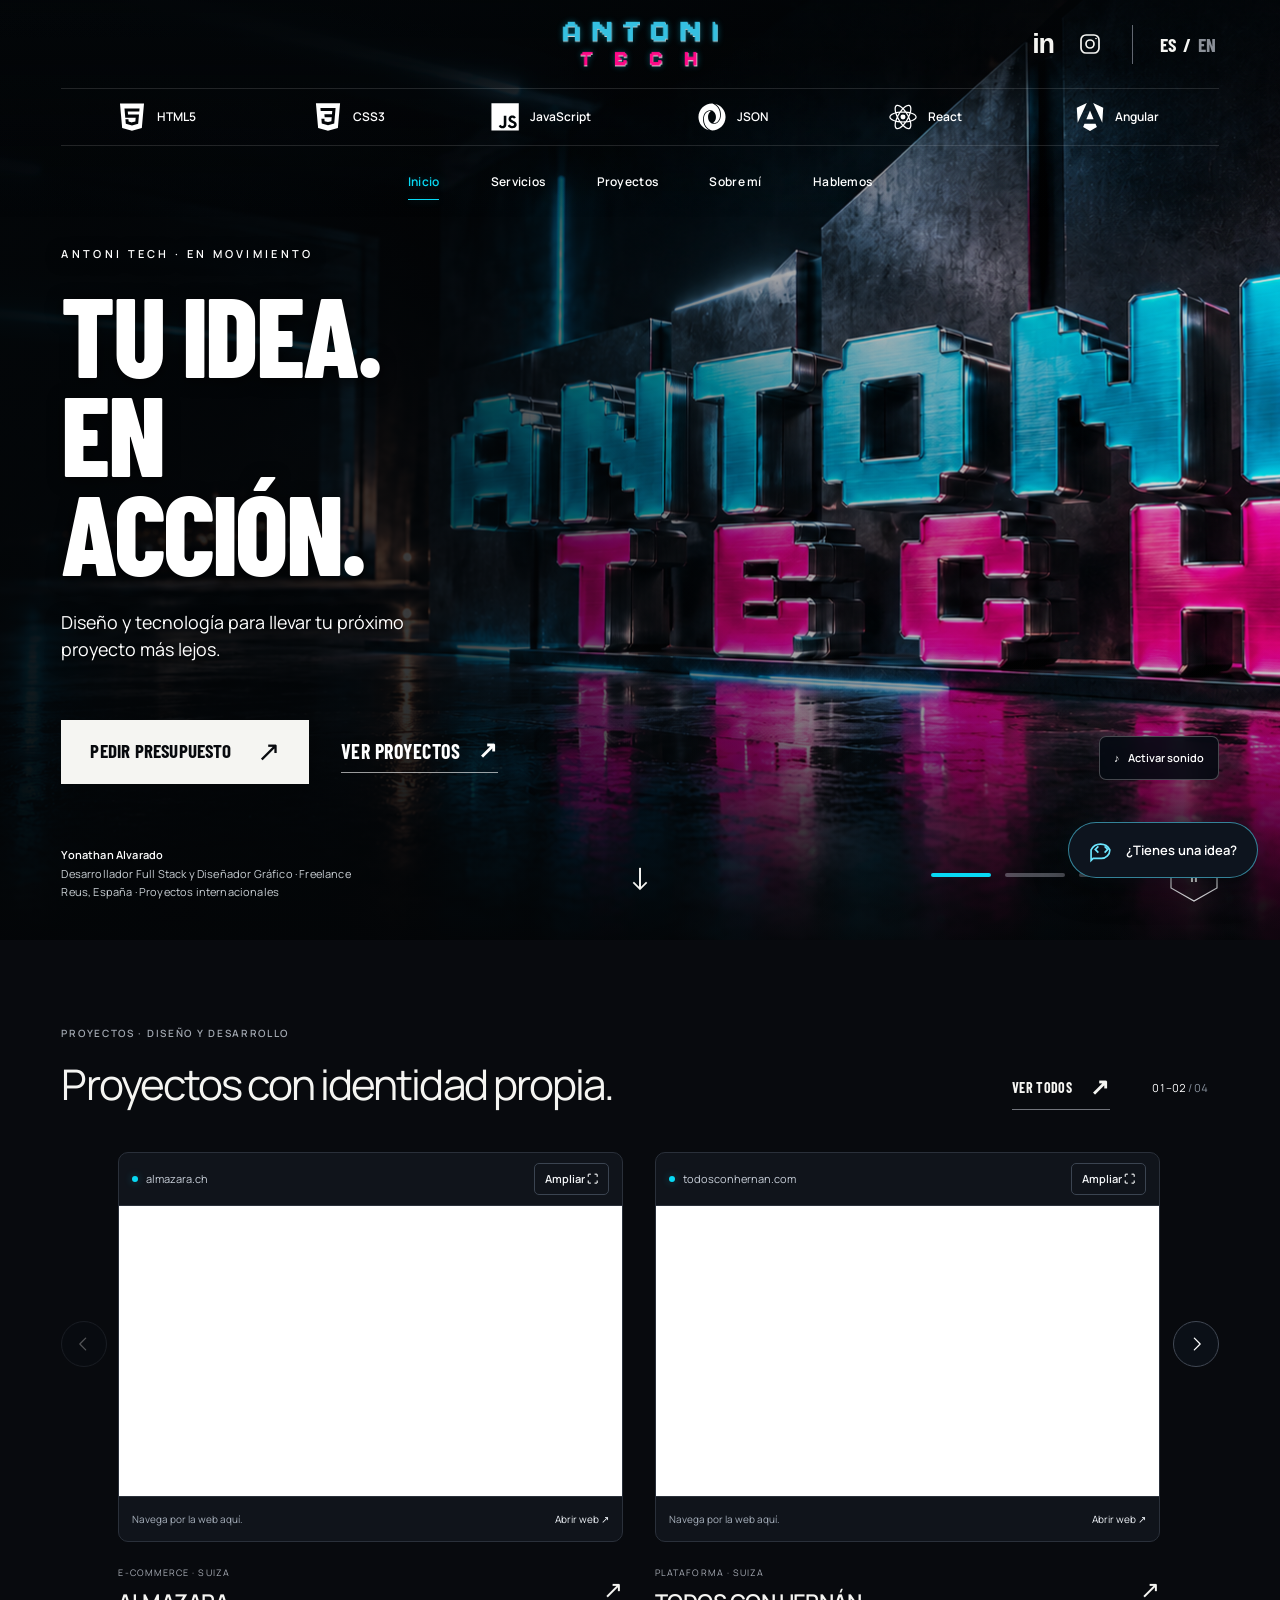
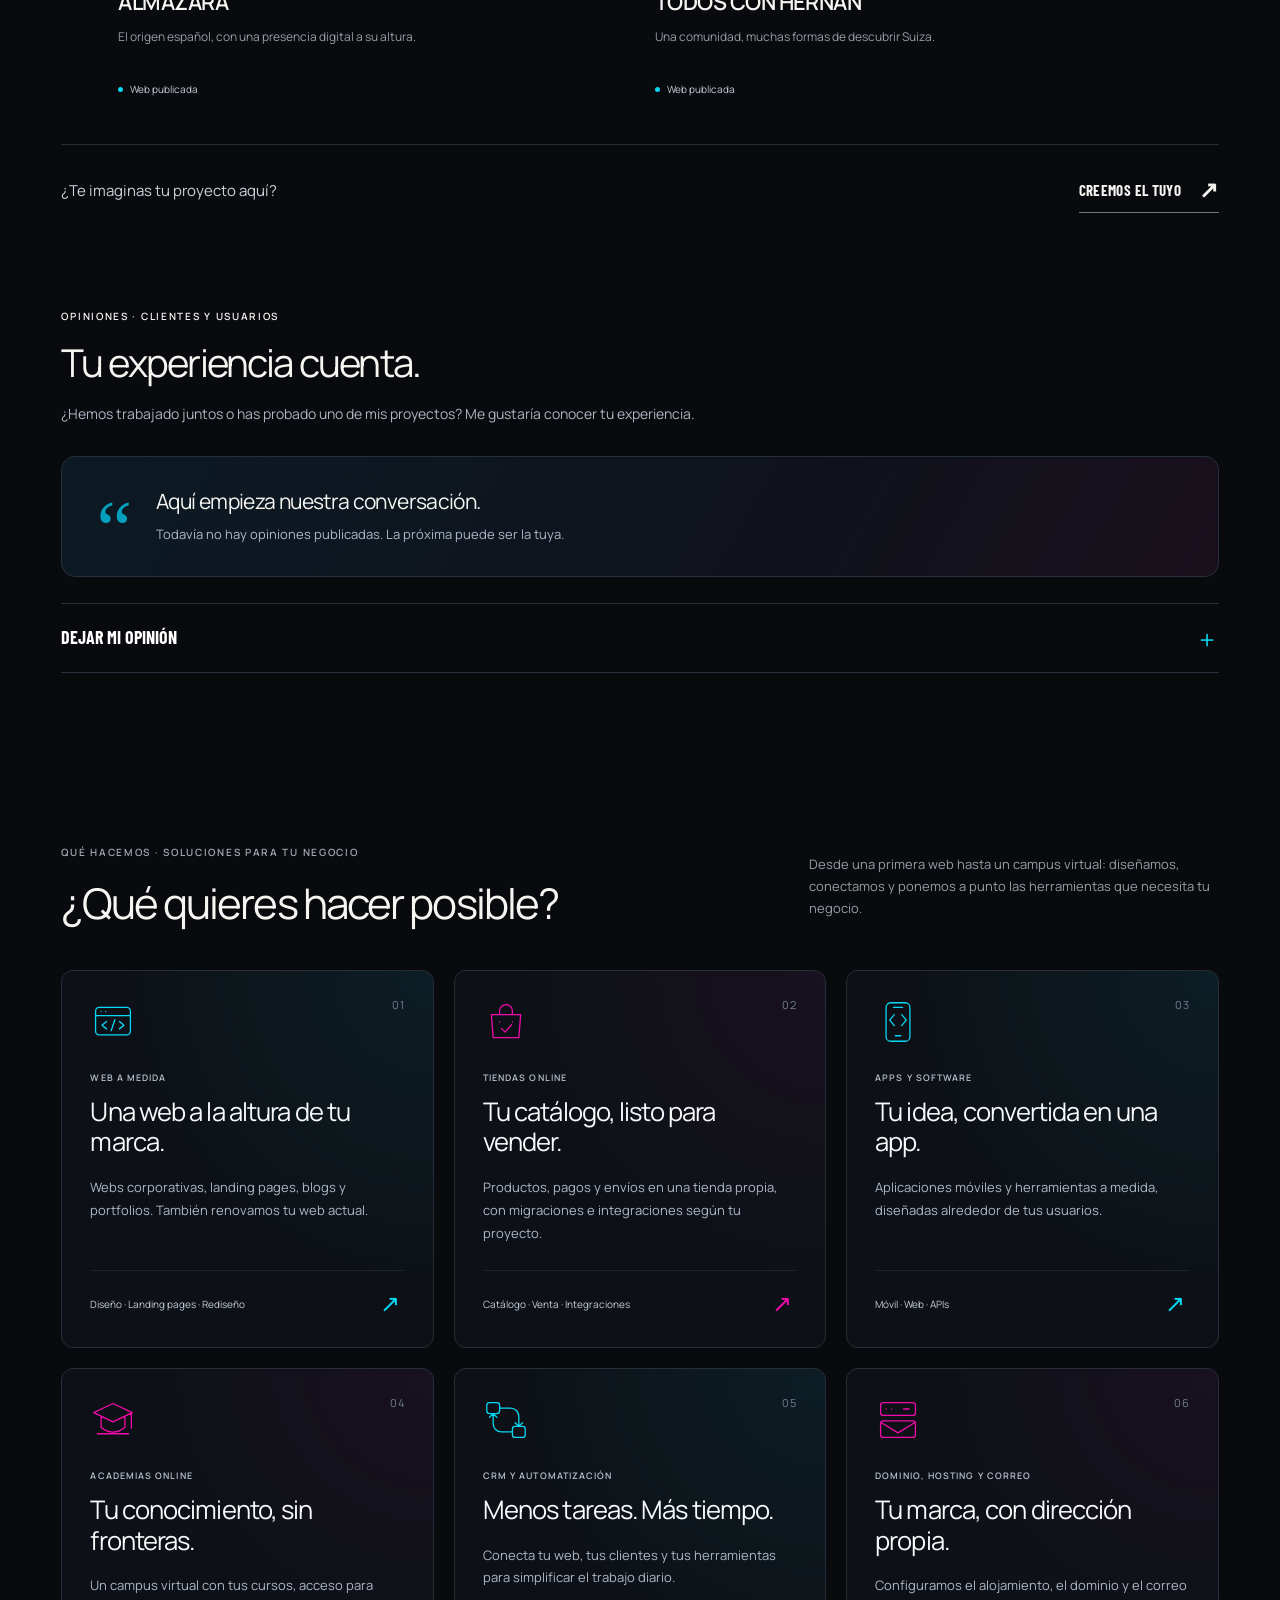
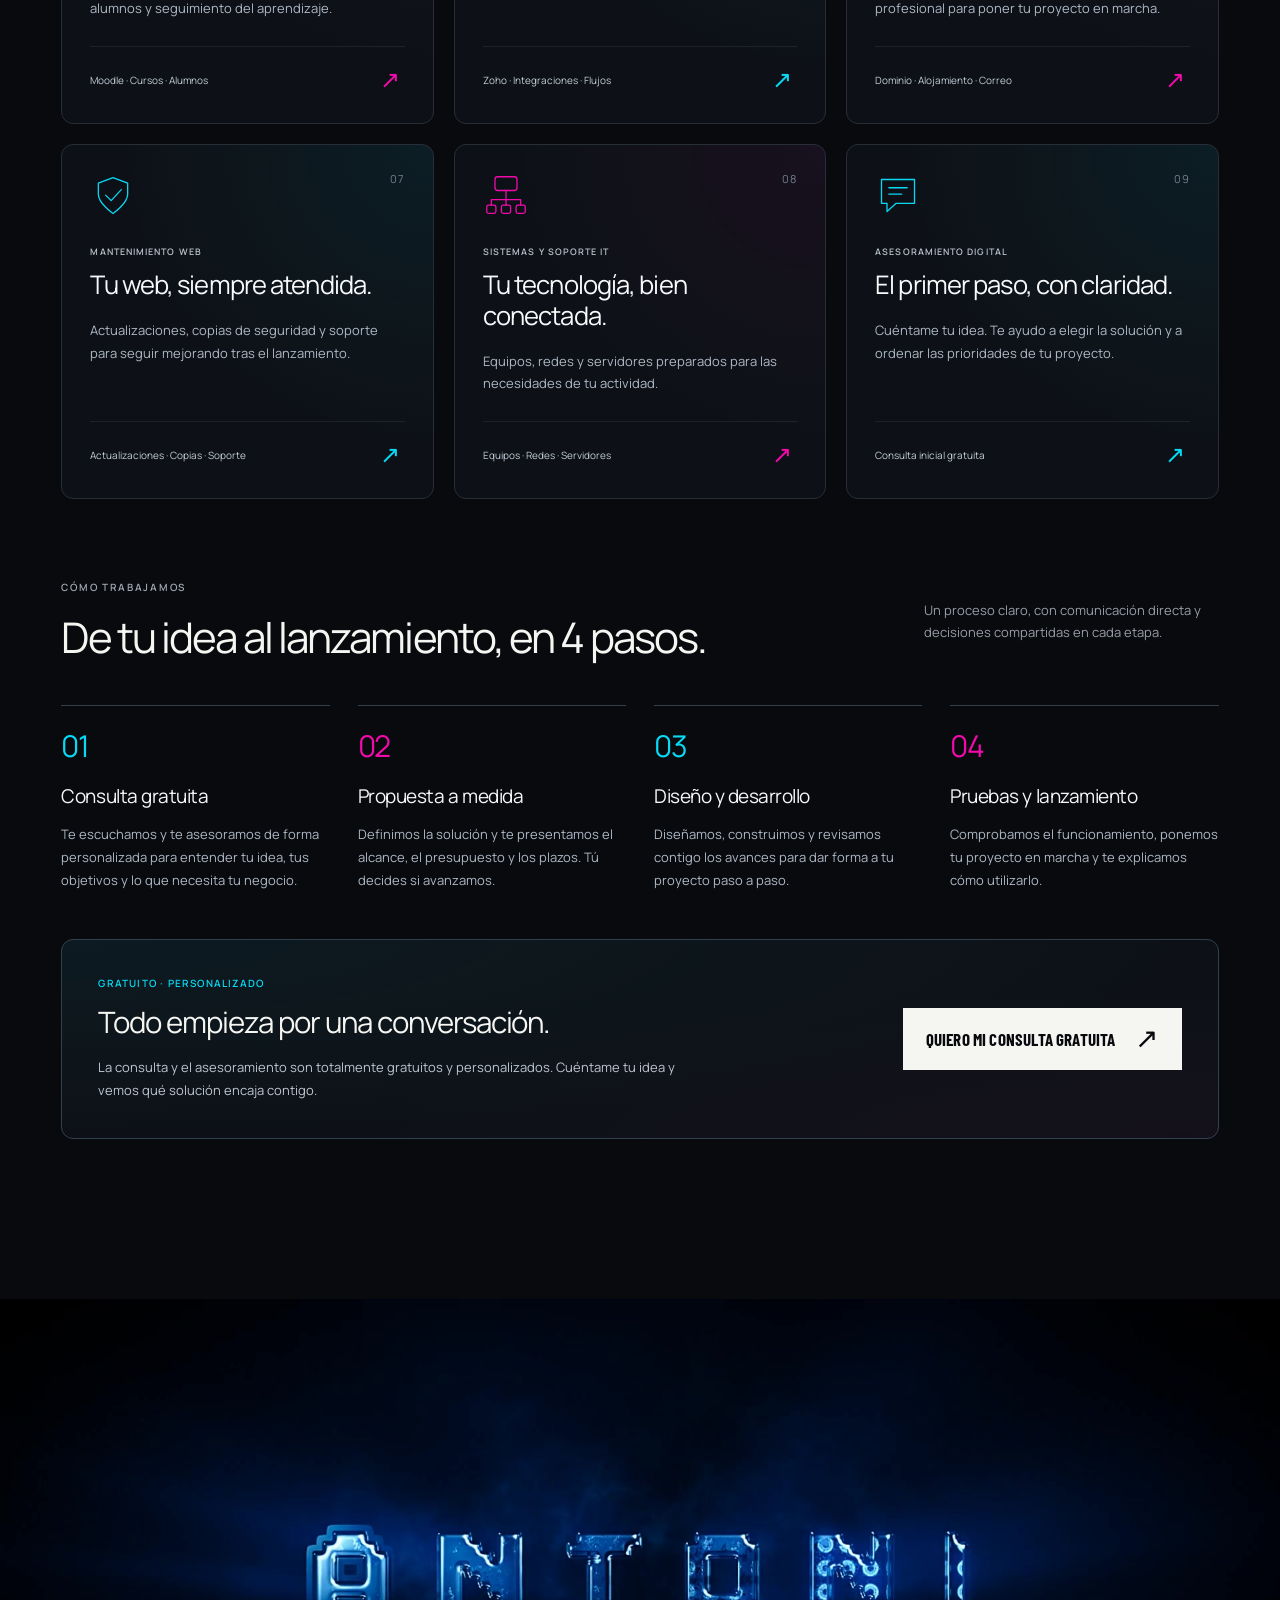
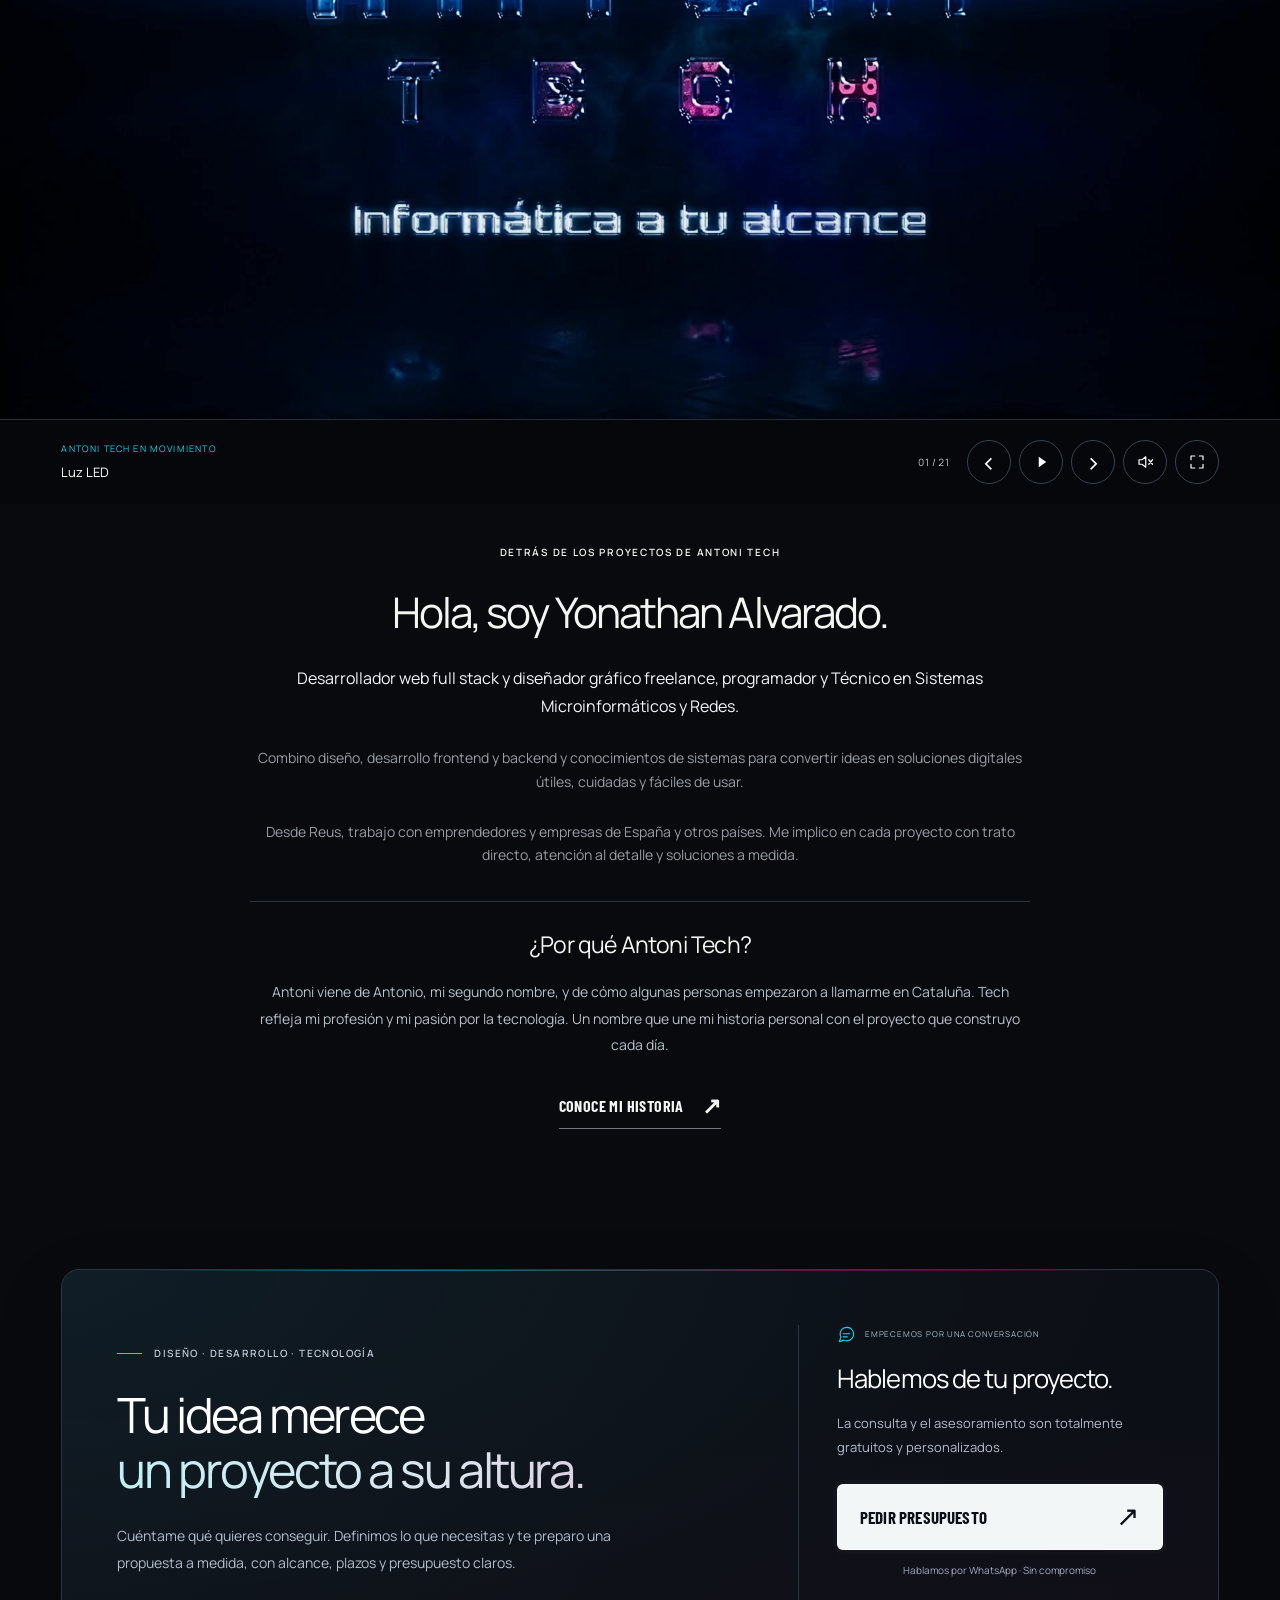
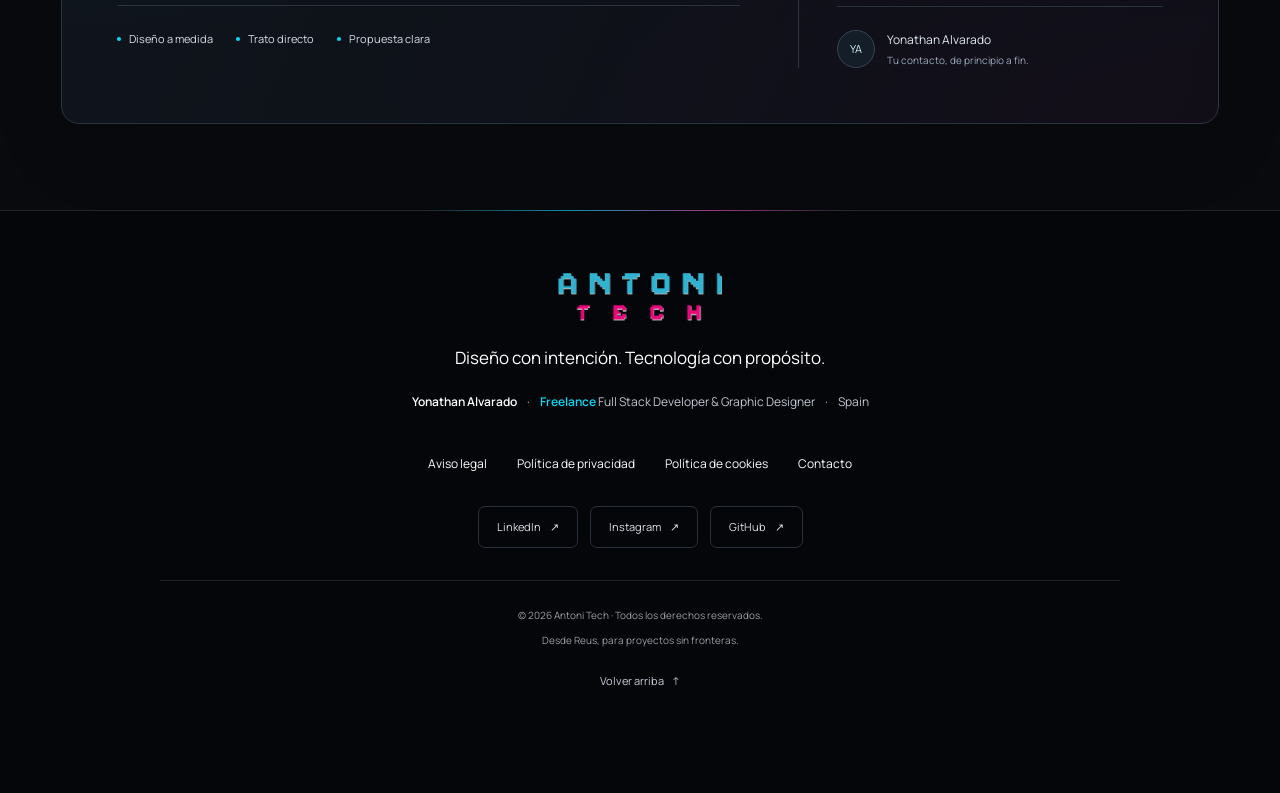
==== index.html @ f845e545 "Actual Comentarios" ====
<!doctype html>
<html lang="es"><head><meta charset="utf-8"><meta name="viewport" content="width=device-width, initial-scale=1, viewport-fit=cover">
<title data-es="Diseño. Código. Impacto. · Antoni Tech" data-en="Design. Code. Impact. · Antoni Tech">Diseño. Código. Impacto. · Antoni Tech</title>
<meta name="description" content="Desarrollo web, aplicaciones móviles y software a medida desde Reus para empresas y emprendedores en España y a nivel internacional." data-es="Desarrollo web, aplicaciones móviles y software a medida desde Reus para empresas y emprendedores en España y a nivel internacional." data-en="Web development, mobile applications and custom software from Reus for businesses and entrepreneurs in Spain and internationally." data-i18n-attr="content"><meta name="theme-color" content="#080a0e"><link rel="canonical" href="https://antonitech.es/">
<meta property="og:title" content="Diseño. Código. Impacto. · Antoni Tech"><meta property="og:description" content="Desarrollo web, aplicaciones móviles y software a medida desde Reus para empresas y emprendedores en España y a nivel internacional."><meta property="og:type" content="website"><meta property="og:url" content="https://antonitech.es/"><meta property="og:image" content="https://antonitech.es/assets/hero-metallic.png"><meta property="og:locale" content="es_ES"><meta name="twitter:card" content="summary_large_image"><link rel="icon" href="./assets/antoni-tech-logo.png" type="image/png"><link rel="preload" href="./assets/barlow-condensed-800.ttf" as="font" type="font/ttf" crossorigin><link rel="stylesheet" href="./assets/site.css?v=9b2bd3237c"><link rel="stylesheet" href="./assets/minimal.css?v=0efb3f55ea"><link rel="stylesheet" href="./assets/showcase.css?v=391486834e"><link rel="stylesheet" href="./assets/navigation.css?v=d622c39300"><link rel="stylesheet" href="./assets/hero-media.css?v=303b6b00ee"><link rel="stylesheet" href="./assets/assistant.css?v=bf14a8760d"><link rel="stylesheet" href="./assets/responsive.css?v=92596ed4ba"><link rel="stylesheet" href="./assets/reviews.css?v=718ccfb162"><script type="module" src="./assets/reviews.mjs?v=95cc638f00"></script><script type="module" src="./assets/assistant.mjs?v=11e9ee3838"></script><script src="./assets/site.js?v=1d52ed1218" defer></script><script src="./assets/navigation.js?v=28f176536f" defer></script></head>
<body id="top" class="home-page"><a class="skip-link" href="#contenido"><span data-es="Saltar al contenido" data-en="Skip to content">Saltar al contenido</span></a>
    <div class="header-spacer" aria-hidden="true"></div><header class="site-header" data-adaptive-header><div class="header-top">
    <a class="brand" href="./index.html" aria-label="Antoni Tech · Inicio"><span class="logo-crop"><img src="./assets/antoni-tech-logo.png" alt="Antoni Tech" width="1500" height="1548"></span></a>
    <div class="header-right"><div class="header-socials"><a href="https://www.linkedin.com/in/yonathan-alvarado-919637101/" target="_blank" rel="noopener noreferrer" aria-label="LinkedIn" class="social-icon linkedin">in</a>
    <a href="https://www.instagram.com/techantoni/" target="_blank" rel="noopener noreferrer" aria-label="Instagram" class="social-icon"><svg viewBox="0 0 24 24" fill="none" stroke="currentColor" stroke-width="1.7" aria-hidden="true"><rect x="3" y="3" width="18" height="18" rx="5"/><circle cx="12" cy="12" r="4"/><circle cx="18" cy="6.5" r=".8" fill="currentColor" stroke="none"/></svg></a></div><div class="language-switch" role="group" aria-label="Language"><button type="button" data-lang="es" aria-pressed="true">ES</button><span aria-hidden="true">/</span><button type="button" data-lang="en" aria-pressed="false">EN</button></div></div></div><div class="technology-band" role="region" aria-label="Tecnologías y herramientas" data-es="Tecnologías y herramientas" data-en="Technologies and tools" data-i18n-attr="aria-label">
    <div class="technology-window"><div class="technology-track"><ul class="technology-group"><li class="technology-logo"><img src="./assets/technologies/html5.svg" alt="" width="28" height="28" decoding="async"><span>HTML5</span></li><li class="technology-logo"><img src="./assets/technologies/css3.svg" alt="" width="28" height="28" decoding="async"><span>CSS3</span></li><li class="technology-logo"><img src="./assets/technologies/javascript.svg" alt="" width="28" height="28" decoding="async"><span>JavaScript</span></li><li class="technology-logo"><img src="./assets/technologies/json.svg" alt="" width="28" height="28" decoding="async"><span>JSON</span></li><li class="technology-logo"><img src="./assets/technologies/react.svg" alt="" width="28" height="28" decoding="async"><span>React</span></li><li class="technology-logo"><img src="./assets/technologies/angular.svg" alt="" width="28" height="28" decoding="async"><span>Angular</span></li><li class="technology-logo"><img src="./assets/technologies/python.svg" alt="" width="28" height="28" decoding="async"><span>Python</span></li><li class="technology-logo"><img src="./assets/technologies/java.svg" alt="" width="28" height="28" decoding="async"><span>Java</span></li><li class="technology-logo"><img src="./assets/technologies/windows11.svg" alt="" width="28" height="28" decoding="async"><span>Windows</span></li><li class="technology-logo"><img src="./assets/technologies/linux.svg" alt="" width="28" height="28" decoding="async"><span>Linux</span></li><li class="technology-logo"><img src="./assets/technologies/apple.svg" alt="" width="28" height="28" decoding="async"><span>macOS</span></li><li class="technology-logo"><img src="./assets/technologies/wordpress.svg" alt="" width="28" height="28" decoding="async"><span>WordPress</span></li><li class="technology-logo"><img src="./assets/technologies/woocommerce.svg" alt="" width="28" height="28" decoding="async"><span>WooCommerce</span></li><li class="technology-logo"><img src="./assets/technologies/prestashop.svg" alt="" width="28" height="28" decoding="async"><span>PrestaShop</span></li><li class="technology-logo"><img src="./assets/technologies/git.svg" alt="" width="28" height="28" decoding="async"><span>Git</span></li><li class="technology-logo"><img src="./assets/technologies/github.svg" alt="" width="28" height="28" decoding="async"><span>GitHub</span></li><li class="technology-logo"><img src="./assets/technologies/docker.svg" alt="" width="28" height="28" decoding="async"><span>Docker</span></li><li class="technology-logo"><img src="./assets/technologies/kubernetes.svg" alt="" width="28" height="28" decoding="async"><span>Kubernetes</span></li><li class="technology-logo"><img src="./assets/technologies/amazonwebservices.svg" alt="" width="28" height="28" decoding="async"><span>AWS</span></li><li class="technology-logo"><img src="./assets/technologies/azure.svg" alt="" width="28" height="28" decoding="async"><span>Azure</span></li><li class="technology-logo"><img src="./assets/technologies/zoho.svg" alt="" width="28" height="28" decoding="async"><span>Zoho CRM</span></li><li class="technology-logo"><img src="./assets/technologies/figma.svg" alt="" width="28" height="28" decoding="async"><span>Figma</span></li><li class="technology-logo"><img src="./assets/technologies/illustrator.svg" alt="" width="28" height="28" decoding="async"><span>Illustrator</span></li><li class="technology-logo"><img src="./assets/technologies/photoshop.svg" alt="" width="28" height="28" decoding="async"><span>Photoshop</span></li><li class="technology-logo"><img src="./assets/technologies/threedsmax.svg" alt="" width="28" height="28" decoding="async"><span>Autodesk 3ds Max</span></li><li class="technology-logo"><img src="./assets/technologies/autocad.svg" alt="" width="28" height="28" decoding="async"><span>AutoCAD</span></li><li class="technology-logo"><img src="./assets/technologies/coreldraw.svg" alt="" width="28" height="28" decoding="async"><span>CorelDRAW</span></li><li class="technology-logo"><img src="./assets/technologies/php.svg" alt="" width="28" height="28" decoding="async"><span>PHP</span></li><li class="technology-logo"><img src="./assets/technologies/mysql.svg" alt="" width="28" height="28" decoding="async"><span>MySQL</span></li><li class="technology-logo"><img src="./assets/technologies/phpmyadmin.svg" alt="" width="28" height="28" decoding="async"><span>phpMyAdmin</span></li><li class="technology-logo"><img src="./assets/technologies/postgresql.svg" alt="" width="28" height="28" decoding="async"><span>PostgreSQL</span></li><li class="technology-logo"><img src="./assets/technologies/typescript.svg" alt="" width="28" height="28" decoding="async"><span>TypeScript</span></li><li class="technology-logo"><img src="./assets/technologies/nextjs.svg" alt="" width="28" height="28" decoding="async"><span>Next.js</span></li><li class="technology-logo"><img src="./assets/technologies/supabase.svg" alt="" width="28" height="28" decoding="async"><span>Supabase</span></li><li class="technology-logo"><img src="./assets/technologies/n8n.svg" alt="" width="28" height="28" decoding="async"><span>n8n</span></li><li class="technology-logo"><img src="./assets/technologies/vscode.svg" alt="" width="28" height="28" decoding="async"><span>VS Code</span></li><li class="technology-logo"><img src="./assets/technologies/apache.svg" alt="" width="28" height="28" decoding="async"><span>Apache</span></li><li class="technology-logo"><img src="./assets/technologies/nginx.svg" alt="" width="28" height="28" decoding="async"><span>Nginx</span></li><li class="technology-logo"><img src="./assets/technologies/xml.svg" alt="" width="28" height="28" decoding="async"><span>XML</span></li></ul><ul class="technology-group" aria-hidden="true" inert><li class="technology-logo"><img src="./assets/technologies/html5.svg" alt="" width="28" height="28" decoding="async"><span>HTML5</span></li><li class="technology-logo"><img src="./assets/technologies/css3.svg" alt="" width="28" height="28" decoding="async"><span>CSS3</span></li><li class="technology-logo"><img src="./assets/technologies/javascript.svg" alt="" width="28" height="28" decoding="async"><span>JavaScript</span></li><li class="technology-logo"><img src="./assets/technologies/json.svg" alt="" width="28" height="28" decoding="async"><span>JSON</span></li><li class="technology-logo"><img src="./assets/technologies/react.svg" alt="" width="28" height="28" decoding="async"><span>React</span></li><li class="technology-logo"><img src="./assets/technologies/angular.svg" alt="" width="28" height="28" decoding="async"><span>Angular</span></li><li class="technology-logo"><img src="./assets/technologies/python.svg" alt="" width="28" height="28" decoding="async"><span>Python</span></li><li class="technology-logo"><img src="./assets/technologies/java.svg" alt="" width="28" height="28" decoding="async"><span>Java</span></li><li class="technology-logo"><img src="./assets/technologies/windows11.svg" alt="" width="28" height="28" decoding="async"><span>Windows</span></li><li class="technology-logo"><img src="./assets/technologies/linux.svg" alt="" width="28" height="28" decoding="async"><span>Linux</span></li><li class="technology-logo"><img src="./assets/technologies/apple.svg" alt="" width="28" height="28" decoding="async"><span>macOS</span></li><li class="technology-logo"><img src="./assets/technologies/wordpress.svg" alt="" width="28" height="28" decoding="async"><span>WordPress</span></li><li class="technology-logo"><img src="./assets/technologies/woocommerce.svg" alt="" width="28" height="28" decoding="async"><span>WooCommerce</span></li><li class="technology-logo"><img src="./assets/technologies/prestashop.svg" alt="" width="28" height="28" decoding="async"><span>PrestaShop</span></li><li class="technology-logo"><img src="./assets/technologies/git.svg" alt="" width="28" height="28" decoding="async"><span>Git</span></li><li class="technology-logo"><img src="./assets/technologies/github.svg" alt="" width="28" height="28" decoding="async"><span>GitHub</span></li><li class="technology-logo"><img src="./assets/technologies/docker.svg" alt="" width="28" height="28" decoding="async"><span>Docker</span></li><li class="technology-logo"><img src="./assets/technologies/kubernetes.svg" alt="" width="28" height="28" decoding="async"><span>Kubernetes</span></li><li class="technology-logo"><img src="./assets/technologies/amazonwebservices.svg" alt="" width="28" height="28" decoding="async"><span>AWS</span></li><li class="technology-logo"><img src="./assets/technologies/azure.svg" alt="" width="28" height="28" decoding="async"><span>Azure</span></li><li class="technology-logo"><img src="./assets/technologies/zoho.svg" alt="" width="28" height="28" decoding="async"><span>Zoho CRM</span></li><li class="technology-logo"><img src="./assets/technologies/figma.svg" alt="" width="28" height="28" decoding="async"><span>Figma</span></li><li class="technology-logo"><img src="./assets/technologies/illustrator.svg" alt="" width="28" height="28" decoding="async"><span>Illustrator</span></li><li class="technology-logo"><img src="./assets/technologies/photoshop.svg" alt="" width="28" height="28" decoding="async"><span>Photoshop</span></li><li class="technology-logo"><img src="./assets/technologies/threedsmax.svg" alt="" width="28" height="28" decoding="async"><span>Autodesk 3ds Max</span></li><li class="technology-logo"><img src="./assets/technologies/autocad.svg" alt="" width="28" height="28" decoding="async"><span>AutoCAD</span></li><li class="technology-logo"><img src="./assets/technologies/coreldraw.svg" alt="" width="28" height="28" decoding="async"><span>CorelDRAW</span></li><li class="technology-logo"><img src="./assets/technologies/php.svg" alt="" width="28" height="28" decoding="async"><span>PHP</span></li><li class="technology-logo"><img src="./assets/technologies/mysql.svg" alt="" width="28" height="28" decoding="async"><span>MySQL</span></li><li class="technology-logo"><img src="./assets/technologies/phpmyadmin.svg" alt="" width="28" height="28" decoding="async"><span>phpMyAdmin</span></li><li class="technology-logo"><img src="./assets/technologies/postgresql.svg" alt="" width="28" height="28" decoding="async"><span>PostgreSQL</span></li><li class="technology-logo"><img src="./assets/technologies/typescript.svg" alt="" width="28" height="28" decoding="async"><span>TypeScript</span></li><li class="technology-logo"><img src="./assets/technologies/nextjs.svg" alt="" width="28" height="28" decoding="async"><span>Next.js</span></li><li class="technology-logo"><img src="./assets/technologies/supabase.svg" alt="" width="28" height="28" decoding="async"><span>Supabase</span></li><li class="technology-logo"><img src="./assets/technologies/n8n.svg" alt="" width="28" height="28" decoding="async"><span>n8n</span></li><li class="technology-logo"><img src="./assets/technologies/vscode.svg" alt="" width="28" height="28" decoding="async"><span>VS Code</span></li><li class="technology-logo"><img src="./assets/technologies/apache.svg" alt="" width="28" height="28" decoding="async"><span>Apache</span></li><li class="technology-logo"><img src="./assets/technologies/nginx.svg" alt="" width="28" height="28" decoding="async"><span>Nginx</span></li><li class="technology-logo"><img src="./assets/technologies/xml.svg" alt="" width="28" height="28" decoding="async"><span>XML</span></li></ul></div></div></div><div class="navigation-bar">
      <a class="brand compact-brand" href="./index.html" aria-label="Antoni Tech · Inicio / Home"><span class="logo-crop"><img src="./assets/antoni-tech-logo.png" alt="Antoni Tech" width="1500" height="1548"></span></a>
      <nav class="primary-nav" id="primary-navigation" aria-label="Principal / Main navigation"><a href="./index.html" aria-current="page"><span data-es="Inicio" data-en="Home">Inicio</span></a><a href="./servicios/index.html"><span data-es="Servicios" data-en="Services">Servicios</span></a><a href="./proyectos/index.html" class="nav-projects"><span data-es="Proyectos" data-en="Work">Proyectos</span></a><a href="./sobre-mi/index.html"><span data-es="Sobre mí" data-en="About">Sobre mí</span></a><a href="./contacto/index.html"><span data-es="Hablemos" data-en="Let’s talk">Hablemos</span></a></nav>
      <div class="compact-actions"><a class="header-whatsapp" href="https://wa.me/34635977484?text=Hola%2C%20Yonathan.%20Me%20gustar%C3%ADa%20pedir%20presupuesto%20para%20mi%20proyecto." data-whatsapp data-url-es="https://wa.me/34635977484?text=Hola%2C%20Yonathan.%20Me%20gustar%C3%ADa%20pedir%20presupuesto%20para%20mi%20proyecto." data-url-en="https://wa.me/34635977484?text=Hi%20Yonathan%2C%20I%20would%20like%20to%20request%20a%20quote%20for%20my%20project." target="_blank" rel="noopener noreferrer" aria-label="Hablemos por WhatsApp" data-es="Hablemos por WhatsApp" data-en="Let’s talk on WhatsApp" data-i18n-attr="aria-label"><svg viewBox="0 0 24 24" fill="none" stroke="currentColor" stroke-width="1.6" aria-hidden="true"><path d="M20.5 11.5a8.5 8.5 0 0 1-12.3 7.6L3 21l1.9-5.2A8.5 8.5 0 1 1 20.5 11.5Z"/><path d="M8 8c0 4 4 8 8 8l1-2-3-1-1 1-3-3 1-1-1-3-2 1Z"/></svg><span class="header-whatsapp-desktop"><span data-es="Hablemos" data-en="Let’s talk">Hablemos</span></span><span class="header-whatsapp-mobile">WhatsApp</span></a><button class="nav-toggle" type="button" aria-controls="primary-navigation" aria-expanded="false"><span data-es="Menú" data-en="Menu">Menú</span><span class="nav-toggle-icon" aria-hidden="true"></span></button></div>
    </div></header><main id="contenido"><section class="hero" aria-labelledby="hero-title"><img class="hero-art" src="./assets/hero-metallic.png" width="1672" height="941" fetchpriority="high" alt="Logo metálico de Antoni Tech en cian y magenta, con reflejos sobre el suelo"><img class="hero-logo-light" src="./assets/hero-metallic.png" alt="" aria-hidden="true" width="1672" height="941"><img class="hero-services-art" src="./assets/hero-services.png?v=5dd91156c1" width="1672" height="941" alt="Diseño de software con una interfaz web, una aplicación móvil y módulos conectados" data-es="Diseño de software con una interfaz web, una aplicación móvil y módulos conectados" data-en="Software design with a web interface, a mobile app and connected modules" data-i18n-attr="alt" loading="eager" decoding="async" aria-hidden="true"><div class="hero-film-layer" aria-hidden="true" inert><video class="hero-film" playsinline muted preload="none" poster="./assets/hero-metallic.png" controls aria-label="Vídeo de presentación de Antoni Tech"><source src="./assets/hero-cyber-film.mp4?v=5777adbd46" type="video/mp4"><span data-es="Tu navegador no admite vídeo." data-en="Your browser does not support video.">Tu navegador no admite vídeo.</span></video><button class="hero-film-start" type="button" hidden><span data-es="Reproducir vídeo" data-en="Play video">Reproducir vídeo</span> ▷</button><button class="hero-sound" type="button" aria-pressed="false" aria-label="Activar sonido"><span aria-hidden="true">♪</span><span data-hero-sound-label><span data-es="Activar sonido" data-en="Enable sound">Activar sonido</span></span></button></div><div class="hero-shade"></div>
    <div class="hero-content wrap"><div id="hero-copy"><p class="eyebrow" data-hero-eyebrow data-es="DESARROLLO WEB · DISEÑO · TECNOLOGÍA" data-en="WEB DEVELOPMENT · DESIGN · TECHNOLOGY">DESARROLLO WEB · DISEÑO · TECNOLOGÍA</p><h1 id="hero-title"><span data-hero-line data-es="DISEÑO." data-en="DESIGN.">DISEÑO.</span><br><span data-hero-line data-es="CÓDIGO." data-en="CODE.">CÓDIGO.</span><br><span data-hero-line data-es="IMPACTO." data-en="IMPACT.">IMPACTO.</span></h1><p class="hero-description" data-hero-description data-es="Webs, apps móviles y software a medida para dar forma a tu próximo proyecto." data-en="Websites, mobile apps and custom software to bring your next project to life.">Webs, apps móviles y software a medida para dar forma a tu próximo proyecto.</p></div>
    <div class="hero-actions"><a class="button button-solid" href="https://wa.me/34635977484?text=Hola%2C%20Yonathan.%20Me%20gustar%C3%ADa%20pedir%20presupuesto%20para%20mi%20proyecto." target="_blank" rel="noopener noreferrer" data-whatsapp data-url-es="https://wa.me/34635977484?text=Hola%2C%20Yonathan.%20Me%20gustar%C3%ADa%20pedir%20presupuesto%20para%20mi%20proyecto." data-url-en="https://wa.me/34635977484?text=Hi%20Yonathan%2C%20I%20would%20like%20to%20request%20a%20quote%20for%20my%20project."><span data-es="PEDIR PRESUPUESTO" data-en="REQUEST A QUOTE">PEDIR PRESUPUESTO</span><span aria-hidden="true">↗</span></a><a class="text-link" href="./proyectos/index.html"><span data-es="VER PROYECTOS" data-en="VIEW WORK">VER PROYECTOS</span><span aria-hidden="true">↗</span></a></div></div>
    <div class="hero-bottom wrap"><div class="hero-signature"><p>Yonathan Alvarado</p><p data-es="Desarrollador Full Stack y Diseñador Gráfico · Freelance" data-en="Full Stack Developer &amp; Graphic Designer · Freelance">Desarrollador Full Stack y Diseñador Gráfico · Freelance</p><p data-es="Reus, España · Proyectos internacionales" data-en="Reus, Spain · International projects">Reus, España · Proyectos internacionales</p></div><a href="#seleccion" class="scroll-cue" aria-label="Ver proyectos seleccionados / Selected work">↓</a><div class="hero-controls"><div class="slide-selectors" role="group" aria-label="Presentación / Slideshow"><button class="slide-selector" type="button" data-slide="0" aria-pressed="true" aria-label="1. Vídeo de Antoni Tech" data-es="1. Vídeo de Antoni Tech" data-en="1. Antoni Tech film" data-i18n-attr="aria-label" aria-controls="hero-copy"><span aria-hidden="true"></span></button><button class="slide-selector" type="button" data-slide="1" aria-pressed="false" aria-label="2. Diseño, código e impacto" data-es="2. Diseño, código e impacto" data-en="2. Design, code and impact" data-i18n-attr="aria-label" aria-controls="hero-copy"><span aria-hidden="true"></span></button><button class="slide-selector" type="button" data-slide="2" aria-pressed="false" aria-label="3. Soluciones digitales para tu negocio" data-es="3. Soluciones digitales para tu negocio" data-en="3. Digital solutions for your business" data-i18n-attr="aria-label" aria-controls="hero-copy"><span aria-hidden="true"></span></button></div><button class="motion-toggle" type="button" aria-label="Pausar presentación" aria-pressed="false"><span class="sr-only" data-es="PAUSAR PRESENTACIÓN" data-en="PAUSE SLIDESHOW">PAUSAR PRESENTACIÓN</span><span aria-hidden="true">Ⅱ</span></button></div><span id="slide-status" class="sr-only" role="status"></span></div></section>
    <section class="work-section wrap" id="seleccion" aria-labelledby="work-title">
    <div class="section-top"><div><p data-es="PROYECTOS · DISEÑO Y DESARROLLO" data-en="PROJECTS · DESIGN &amp; DEVELOPMENT" class="eyebrow">PROYECTOS · DISEÑO Y DESARROLLO</p><h2 id="work-title"><span data-es="Proyectos con identidad propia." data-en="Projects with their own identity.">Proyectos con identidad propia.</span></h2></div>
    <div class="work-tools"><a class="text-link" href="./proyectos/index.html"><span data-es="VER TODOS" data-en="VIEW ALL">VER TODOS</span><span aria-hidden="true">↗</span></a><span class="gallery-count" aria-hidden="true"><span data-project-range>01–02</span><span class="gallery-total"> / 04</span></span></div></div>
    <div class="gallery-stage">
    <button class="gallery-arrow" type="button" data-project-prev aria-controls="project-gallery" aria-label="Proyecto anterior" data-es="Proyecto anterior" data-en="Previous project" data-i18n-attr="aria-label" disabled><svg viewBox="0 0 24 24" aria-hidden="true"><path d="m14 5-7 7 7 7"/></svg></button>
    <div class="project-carousel" id="project-gallery" role="region" aria-labelledby="work-title" tabindex="0"><article class="project-card almazara" data-category="commerce"><div class="project-browser-slot"><dialog open class="project-browser" aria-labelledby="preview-title-almazara">
    <div class="browser-toolbar"><span class="browser-address" id="preview-title-almazara"><span class="live-dot" aria-hidden="true"></span>almazara.ch</span><button type="button" class="browser-expand" aria-expanded="false"><span class="expand-label"><span data-es="Ampliar" data-en="Expand">Ampliar</span> ⛶</span><span class="collapse-label"><span data-es="Volver al recuadro" data-en="Back to preview">Volver al recuadro</span> ×</span></button></div>
    <div class="browser-viewport"><iframe class="browser-frame" src="https://almazara.ch/" title="Web de ALMAZARA" data-es="Web de ALMAZARA" data-en="ALMAZARA website" data-i18n-attr="title" loading="lazy" referrerpolicy="strict-origin-when-cross-origin" sandbox="allow-scripts allow-same-origin allow-forms allow-popups allow-popups-to-escape-sandbox allow-downloads"></iframe></div>
    <div class="browser-footer"><span><span data-es="Navega por la web aquí." data-en="Explore the website here.">Navega por la web aquí.</span></span><a href="https://almazara.ch/" target="_blank" rel="noopener noreferrer"><span data-es="Abrir web" data-en="Open website">Abrir web</span> ↗</a></div>
    </dialog></div><a class="project-card-link" href="./proyectos/almazara/index.html"><div class="project-caption"><div><p data-es="E-commerce · Suiza" data-en="E-commerce · Switzerland" class="project-category">E-commerce · Suiza</p><h3>ALMAZARA</h3></div><span aria-hidden="true">↗</span></div><p data-es="El origen español, con una presencia digital a su altura." data-en="Spanish origins, with a digital presence to match." class="project-description">El origen español, con una presencia digital a su altura.</p><p data-es="Web publicada" data-en="Published website" class="project-state">Web publicada</p></a></article><article class="project-card todos-con-hernan" data-category="platform"><div class="project-browser-slot"><dialog open class="project-browser" aria-labelledby="preview-title-todos-con-hernan">
    <div class="browser-toolbar"><span class="browser-address" id="preview-title-todos-con-hernan"><span class="live-dot" aria-hidden="true"></span>todosconhernan.com</span><button type="button" class="browser-expand" aria-expanded="false"><span class="expand-label"><span data-es="Ampliar" data-en="Expand">Ampliar</span> ⛶</span><span class="collapse-label"><span data-es="Volver al recuadro" data-en="Back to preview">Volver al recuadro</span> ×</span></button></div>
    <div class="browser-viewport"><iframe class="browser-frame" src="https://www.todosconhernan.com/" title="Web de TODOS CON HERNÁN" data-es="Web de TODOS CON HERNÁN" data-en="TODOS CON HERNÁN website" data-i18n-attr="title" loading="lazy" referrerpolicy="strict-origin-when-cross-origin" sandbox="allow-scripts allow-same-origin allow-forms allow-popups allow-popups-to-escape-sandbox allow-downloads"></iframe></div>
    <div class="browser-footer"><span><span data-es="Navega por la web aquí." data-en="Explore the website here.">Navega por la web aquí.</span></span><a href="https://www.todosconhernan.com/" target="_blank" rel="noopener noreferrer"><span data-es="Abrir web" data-en="Open website">Abrir web</span> ↗</a></div>
    </dialog></div><a class="project-card-link" href="./proyectos/todos-con-hernan/index.html"><div class="project-caption"><div><p data-es="Plataforma · Suiza" data-en="Platform · Switzerland" class="project-category">Plataforma · Suiza</p><h3>TODOS CON HERNÁN</h3></div><span aria-hidden="true">↗</span></div><p data-es="Una comunidad, muchas formas de descubrir Suiza." data-en="One community, many ways to discover Switzerland." class="project-description">Una comunidad, muchas formas de descubrir Suiza.</p><p data-es="Web publicada" data-en="Published website" class="project-state">Web publicada</p></a></article><article class="project-card studi1" data-category="business"><a class="project-card-link" href="./proyectos/studi1/index.html"><div class="project-cover"><div class="studi-official-art"><img src="./assets/studi1-official.png?v=ccd411324a" alt="Logo oficial de Gimnàs Studi1 · Raúl Beas" width="2048" height="701" loading="lazy"></div><span class="project-index">03 / 04</span></div><div class="project-caption"><div><p data-es="Web de negocio · Reus" data-en="Business website · Reus" class="project-category">Web de negocio · Reus</p><h3>GIMNÀS STUDI1</h3></div><span aria-hidden="true">↗</span></div><p data-es="La energía de un gimnasio, llevada a su identidad digital." data-en="A gym’s energy, translated into its digital identity." class="project-description">La energía de un gimnasio, llevada a su identidad digital.</p><p data-es="Diseño / en desarrollo" data-en="Design / in development" class="project-state is-development">Diseño / en desarrollo</p></a></article><article class="project-card edis-alvarado" data-category="business"><a class="project-card-link" href="./proyectos/edis-alvarado/index.html"><div class="project-cover"><img src="./assets/edis-logo.png" alt="Identidad visual de Edis Alvarado, autor" loading="lazy" class="project-image"><span class="project-index">04 / 04</span></div><div class="project-caption"><div><p data-es="Web de autor · Miami" data-en="Author website · Miami" class="project-category">Web de autor · Miami</p><h3>EDIS ALVARADO</h3></div><span aria-hidden="true">↗</span></div><p data-es="Una historia que encuentra su espacio en internet." data-en="A story that finds its place online." class="project-description">Una historia que encuentra su espacio en internet.</p><p data-es="Web publicada" data-en="Published website" class="project-state">Web publicada</p></a></article></div>
    <button class="gallery-arrow gallery-next" type="button" data-project-next aria-controls="project-gallery" aria-label="Proyecto siguiente" data-es="Proyecto siguiente" data-en="Next project" data-i18n-attr="aria-label"><svg viewBox="0 0 24 24" aria-hidden="true"><path d="m10 5 7 7-7 7"/></svg></button>
    </div>
    <p class="sr-only" id="gallery-status" role="status" aria-live="polite" aria-atomic="true"></p>
    <div class="gallery-footer"><p data-es="¿Te imaginas tu proyecto aquí?" data-en="Can you picture your project here?">¿Te imaginas tu proyecto aquí?</p><a class="text-link" href="https://wa.me/34635977484?text=Hola%2C%20Yonathan.%20Me%20gustar%C3%ADa%20pedir%20presupuesto%20para%20mi%20proyecto." target="_blank" rel="noopener noreferrer" data-whatsapp data-url-es="https://wa.me/34635977484?text=Hola%2C%20Yonathan.%20Me%20gustar%C3%ADa%20pedir%20presupuesto%20para%20mi%20proyecto." data-url-en="https://wa.me/34635977484?text=Hi%20Yonathan%2C%20I%20would%20like%20to%20request%20a%20quote%20for%20my%20project."><span data-es="CREEMOS EL TUYO" data-en="LET’S CREATE YOURS">CREEMOS EL TUYO</span><span aria-hidden="true">↗</span></a></div></section>
    <section class="reviews-section wrap" id="opiniones" aria-labelledby="reviews-title">
      <div class="reviews-heading"><div><p data-es="OPINIONES · CLIENTES Y USUARIOS" data-en="REVIEWS · CLIENTS &amp; USERS" class="eyebrow">OPINIONES · CLIENTES Y USUARIOS</p><h2 id="reviews-title"><span data-es="Tu experiencia cuenta." data-en="Your experience matters.">Tu experiencia cuenta.</span></h2><p data-es="¿Hemos trabajado juntos o has probado uno de mis proyectos? Me gustaría conocer tu experiencia." data-en="Have we worked together or have you tried one of my projects? I would love to hear about your experience." class="reviews-intro">¿Hemos trabajado juntos o has probado uno de mis proyectos? Me gustaría conocer tu experiencia.</p></div><div class="reviews-score" data-reviews-score hidden aria-live="polite"></div></div>
      <div class="reviews-grid" data-reviews-list></div>
      <div class="reviews-empty" data-reviews-empty><span class="reviews-empty-mark" aria-hidden="true">“</span><div><h3 data-es="Aquí empieza nuestra conversación." data-en="Our conversation starts here.">Aquí empieza nuestra conversación.</h3><p data-es="Todavía no hay opiniones publicadas. La próxima puede ser la tuya." data-en="There are no published reviews yet. Yours could be the first.">Todavía no hay opiniones publicadas. La próxima puede ser la tuya.</p></div></div>
      <p class="reviews-list-status" data-reviews-list-status role="status"></p>
      <div class="reviews-more-row"><button type="button" class="text-link" data-reviews-more hidden><span data-es="VER MÁS OPINIONES" data-en="VIEW MORE REVIEWS">VER MÁS OPINIONES</span> <span aria-hidden="true">＋</span></button></div>
      <details class="review-compose"><summary><span data-es="DEJAR MI OPINIÓN" data-en="LEAVE A REVIEW">DEJAR MI OPINIÓN</span><span aria-hidden="true">＋</span></summary><div class="review-compose-body">
        <h3 data-es="Gracias por compartir tu experiencia." data-en="Thank you for sharing your experience.">Gracias por compartir tu experiencia.</h3>
        <p class="review-channel-note" data-review-channel-note></p>
        <form id="review-form">
          <fieldset class="review-rating"><legend><span data-es="Tu valoración" data-en="Your rating">Tu valoración</span></legend><div class="review-stars"><input type="radio" id="review-star-1" name="rating" value="1" required><label for="review-star-1" title="1/5"><span aria-hidden="true">★</span><span data-es="1 de 5 estrellas" data-en="1 out of 5 stars" class="sr-only">1 de 5 estrellas</span></label><input type="radio" id="review-star-2" name="rating" value="2" required><label for="review-star-2" title="2/5"><span aria-hidden="true">★</span><span data-es="2 de 5 estrellas" data-en="2 out of 5 stars" class="sr-only">2 de 5 estrellas</span></label><input type="radio" id="review-star-3" name="rating" value="3" required><label for="review-star-3" title="3/5"><span aria-hidden="true">★</span><span data-es="3 de 5 estrellas" data-en="3 out of 5 stars" class="sr-only">3 de 5 estrellas</span></label><input type="radio" id="review-star-4" name="rating" value="4" required><label for="review-star-4" title="4/5"><span aria-hidden="true">★</span><span data-es="4 de 5 estrellas" data-en="4 out of 5 stars" class="sr-only">4 de 5 estrellas</span></label><input type="radio" id="review-star-5" name="rating" value="5" required><label for="review-star-5" title="5/5"><span aria-hidden="true">★</span><span data-es="5 de 5 estrellas" data-en="5 out of 5 stars" class="sr-only">5 de 5 estrellas</span></label></div><p class="review-rating-value" data-review-rating-label><span data-es="Selecciona de 1 a 5 estrellas" data-en="Select 1 to 5 stars">Selecciona de 1 a 5 estrellas</span></p></fieldset>
          <div class="review-fields"><label for="review-name"><span data-es="Nombre que quieres mostrar" data-en="Your display name">Nombre que quieres mostrar</span><input id="review-name" name="name" type="text" autocomplete="given-name" minlength="2" maxlength="60" required placeholder="Tu nombre" data-es="Tu nombre" data-en="Your name" data-i18n-attr="placeholder"></label><label for="review-audience"><span data-es="¿Cómo conoces Antoni Tech?" data-en="How do you know Antoni Tech?">¿Cómo conoces Antoni Tech?</span><select id="review-audience" name="audience" required><option value="client" data-es="He contratado un servicio" data-en="I have hired a service">He contratado un servicio</option><option value="visitor" data-es="He visitado o utilizado un proyecto" data-en="I have visited or used a project">He visitado o utilizado un proyecto</option></select></label></div>
          <label for="review-body"><span data-es="Cuéntanos tu experiencia" data-en="Tell us about your experience">Cuéntanos tu experiencia</span><textarea id="review-body" name="body" rows="4" minlength="20" maxlength="1200" required placeholder="Qué te ha gustado o qué podría mejorar…" data-es="Qué te ha gustado o qué podría mejorar…" data-en="What did you like, or what could be improved?" data-i18n-attr="placeholder"></textarea></label>
          <p class="review-count" data-review-count>0 / 1200</p>
          <div class="review-honeypot" aria-hidden="true"><label for="review-website">Website<input id="review-website" name="website" type="text" tabindex="-1" autocomplete="off"></label></div>
          <label class="review-consent" for="review-consent"><input id="review-consent" name="consent" type="checkbox" required><span><span data-es="Autorizo la publicación de mi nombre, valoración y comentario, después de su revisión." data-en="I agree to the publication of my name, rating and comment after review.">Autorizo la publicación de mi nombre, valoración y comentario, después de su revisión.</span> <a href="./privacidad/index.html"><span data-es="Política de privacidad" data-en="Privacy policy">Política de privacidad</span></a></span></label>
          <p data-es="Todas las puntuaciones se valoran por igual. Se revisan el spam, los insultos y los datos personales. Indica solo información que quieras hacer pública." data-en="All ratings are treated equally. Reviews are checked for spam, abuse and personal data. Only include information you want to make public." class="review-guidance">Todas las puntuaciones se valoran por igual. Se revisan el spam, los insultos y los datos personales. Indica solo información que quieras hacer pública.</p>
          <button class="button button-solid review-submit" type="submit" disabled><span data-review-submit-label><span data-es="ENVIAR POR WHATSAPP" data-en="SEND VIA WHATSAPP">ENVIAR POR WHATSAPP</span></span><span aria-hidden="true">↗</span></button>
          <p class="review-form-status" role="status" aria-live="polite" data-review-status></p>
          <noscript><p>Para compartir tu opinión, <a href="https://wa.me/34635977484" target="_blank" rel="noopener noreferrer">escribe a Yonathan por WhatsApp</a>.</p></noscript>
        </form>
      </div></details>
    </section>
    <section class="services-section wrap" aria-labelledby="solutions-title"><div class="section-top"><div><p data-es="QUÉ HACEMOS · SOLUCIONES PARA TU NEGOCIO" data-en="WHAT WE DO · SOLUTIONS FOR YOUR BUSINESS" class="eyebrow">QUÉ HACEMOS · SOLUCIONES PARA TU NEGOCIO</p><h2 id="solutions-title"><span data-es="¿Qué quieres hacer posible?" data-en="What do you want to make possible?">¿Qué quieres hacer posible?</span></h2></div><p data-es="Desde una primera web hasta un campus virtual: diseñamos, conectamos y ponemos a punto las herramientas que necesita tu negocio." data-en="From your first website to a learning platform: we design, connect and set up the tools your business needs." class="section-intro">Desde una primera web hasta un campus virtual: diseñamos, conectamos y ponemos a punto las herramientas que necesita tu negocio.</p></div><div class="solutions-grid"><a class="solution-card" href="./servicios/index.html#web"><div class="solution-card-top"><span class="solution-icon"><svg viewBox="0 0 48 48" aria-hidden="true"><rect x="5" y="8" width="38" height="30" rx="4"/><path d="M5 17h38M11 12.5h.01M16 12.5h.01m1 11-5 4 5 4m14-8 5 4-5 4m-5-10-4 12"/></svg></span><span class="solution-number">01</span></div><p data-es="WEB A MEDIDA" data-en="CUSTOM WEBSITES" class="solution-category">WEB A MEDIDA</p><h3 data-es="Una web a la altura de tu marca." data-en="A website worthy of your brand.">Una web a la altura de tu marca.</h3><p data-es="Webs corporativas, landing pages, blogs y portfolios. También renovamos tu web actual." data-en="Business websites, landing pages, blogs and portfolios. We also refresh existing websites." class="solution-description">Webs corporativas, landing pages, blogs y portfolios. También renovamos tu web actual.</p><div class="solution-card-bottom"><span data-es="Diseño · Landing pages · Rediseño" data-en="Design · Landing pages · Redesign" class="solution-meta">Diseño · Landing pages · Rediseño</span><span class="solution-open"><span class="sr-only"><span data-es="Ver servicio" data-en="View service">Ver servicio</span></span><span aria-hidden="true">↗</span></span></div></a><a class="solution-card" href="./servicios/index.html#ecommerce"><div class="solution-card-top"><span class="solution-icon"><svg viewBox="0 0 48 48" aria-hidden="true"><path d="M8 16h32l-2 25H10L8 16Zm9 0v-4a7 7 0 0 1 14 0v4M17 24h.01M31 24h.01"/><path d="m19 31 4 4 7-8"/></svg></span><span class="solution-number">02</span></div><p data-es="TIENDAS ONLINE" data-en="ONLINE STORES" class="solution-category">TIENDAS ONLINE</p><h3 data-es="Tu catálogo, listo para vender." data-en="Your catalogue, ready to sell.">Tu catálogo, listo para vender.</h3><p data-es="Productos, pagos y envíos en una tienda propia, con migraciones e integraciones según tu proyecto." data-en="Products, payments and shipping in your own store, with migrations and integrations scoped to your project." class="solution-description">Productos, pagos y envíos en una tienda propia, con migraciones e integraciones según tu proyecto.</p><div class="solution-card-bottom"><span data-es="Catálogo · Venta · Integraciones" data-en="Catalogue · Sales · Integrations" class="solution-meta">Catálogo · Venta · Integraciones</span><span class="solution-open"><span class="sr-only"><span data-es="Ver servicio" data-en="View service">Ver servicio</span></span><span aria-hidden="true">↗</span></span></div></a><a class="solution-card" href="./servicios/index.html#apps"><div class="solution-card-top"><span class="solution-icon"><svg viewBox="0 0 48 48" aria-hidden="true"><rect x="11" y="3" width="26" height="42" rx="5"/><path d="M19 8h10M21 39h6m-7-23-5 6 5 6m8-12 5 6-5 6"/></svg></span><span class="solution-number">03</span></div><p data-es="APPS Y SOFTWARE" data-en="APPS &amp; SOFTWARE" class="solution-category">APPS Y SOFTWARE</p><h3 data-es="Tu idea, convertida en una app." data-en="Your idea, brought to life in an app.">Tu idea, convertida en una app.</h3><p data-es="Aplicaciones móviles y herramientas a medida, diseñadas alrededor de tus usuarios." data-en="Mobile apps and custom tools designed around your users." class="solution-description">Aplicaciones móviles y herramientas a medida, diseñadas alrededor de tus usuarios.</p><div class="solution-card-bottom"><span data-es="Móvil · Web · APIs" data-en="Mobile · Web · APIs" class="solution-meta">Móvil · Web · APIs</span><span class="solution-open"><span class="sr-only"><span data-es="Ver servicio" data-en="View service">Ver servicio</span></span><span aria-hidden="true">↗</span></span></div></a><a class="solution-card" href="./servicios/index.html#academias-online"><div class="solution-card-top"><span class="solution-icon"><svg viewBox="0 0 48 48" aria-hidden="true"><path d="m3 16 21-10 21 10-21 10L3 16Zm8 4v12c8 7 18 7 26 0V20M44 17v16"/><path d="M7 39h34"/></svg></span><span class="solution-number">04</span></div><p data-es="ACADEMIAS ONLINE" data-en="ONLINE ACADEMIES" class="solution-category">ACADEMIAS ONLINE</p><h3 data-es="Tu conocimiento, sin fronteras." data-en="Your knowledge, without borders.">Tu conocimiento, sin fronteras.</h3><p data-es="Un campus virtual con tus cursos, acceso para alumnos y seguimiento del aprendizaje." data-en="A learning platform with your courses, student access and progress tracking." class="solution-description">Un campus virtual con tus cursos, acceso para alumnos y seguimiento del aprendizaje.</p><div class="solution-card-bottom"><span data-es="Moodle · Cursos · Alumnos" data-en="Moodle · Courses · Students" class="solution-meta">Moodle · Cursos · Alumnos</span><span class="solution-open"><span class="sr-only"><span data-es="Ver servicio" data-en="View service">Ver servicio</span></span><span aria-hidden="true">↗</span></span></div></a><a class="solution-card" href="./servicios/index.html#automatizacion"><div class="solution-card-top"><span class="solution-icon"><svg viewBox="0 0 48 48" aria-hidden="true"><rect x="3" y="5" width="14" height="12" rx="3"/><rect x="31" y="31" width="14" height="12" rx="3"/><path d="M17 11h12a9 9 0 0 1 9 9v11m-4-4 4 4 4-4M31 37H19a9 9 0 0 1-9-9V17m-4 4 4-4 4 4"/></svg></span><span class="solution-number">05</span></div><p data-es="CRM Y AUTOMATIZACIÓN" data-en="CRM &amp; AUTOMATION" class="solution-category">CRM Y AUTOMATIZACIÓN</p><h3 data-es="Menos tareas. Más tiempo." data-en="Fewer tasks. More time.">Menos tareas. Más tiempo.</h3><p data-es="Conecta tu web, tus clientes y tus herramientas para simplificar el trabajo diario." data-en="Connect your website, customers and tools to simplify everyday work." class="solution-description">Conecta tu web, tus clientes y tus herramientas para simplificar el trabajo diario.</p><div class="solution-card-bottom"><span data-es="Zoho · Integraciones · Flujos" data-en="Zoho · Integrations · Workflows" class="solution-meta">Zoho · Integraciones · Flujos</span><span class="solution-open"><span class="sr-only"><span data-es="Ver servicio" data-en="View service">Ver servicio</span></span><span aria-hidden="true">↗</span></span></div></a><a class="solution-card" href="./servicios/index.html#hosting-correo"><div class="solution-card-top"><span class="solution-icon"><svg viewBox="0 0 48 48" aria-hidden="true"><rect x="5" y="5" width="38" height="14" rx="3"/><path d="M11 12h.01M17 12h.01M30 12h6"/><rect x="5" y="25" width="38" height="18" rx="3"/><path d="m6 27 18 11 18-11"/></svg></span><span class="solution-number">06</span></div><p data-es="DOMINIO, HOSTING Y CORREO" data-en="DOMAIN, HOSTING &amp; EMAIL" class="solution-category">DOMINIO, HOSTING Y CORREO</p><h3 data-es="Tu marca, con dirección propia." data-en="Your brand, with its own address.">Tu marca, con dirección propia.</h3><p data-es="Configuramos el alojamiento, el dominio y el correo profesional para poner tu proyecto en marcha." data-en="We configure hosting, your domain and professional email to get your project online." class="solution-description">Configuramos el alojamiento, el dominio y el correo profesional para poner tu proyecto en marcha.</p><div class="solution-card-bottom"><span data-es="Dominio · Alojamiento · Correo" data-en="Domain · Hosting · Email" class="solution-meta">Dominio · Alojamiento · Correo</span><span class="solution-open"><span class="sr-only"><span data-es="Ver servicio" data-en="View service">Ver servicio</span></span><span aria-hidden="true">↗</span></span></div></a><a class="solution-card" href="./servicios/index.html#mantenimiento"><div class="solution-card-top"><span class="solution-icon"><svg viewBox="0 0 48 48" aria-hidden="true"><path d="m24 4 16 6v12c0 10-16 21-16 21S8 32 8 22V10L24 4Z"/><path d="m16 23 6 6 11-12"/></svg></span><span class="solution-number">07</span></div><p data-es="MANTENIMIENTO WEB" data-en="WEBSITE MAINTENANCE" class="solution-category">MANTENIMIENTO WEB</p><h3 data-es="Tu web, siempre atendida." data-en="Ongoing care for your website.">Tu web, siempre atendida.</h3><p data-es="Actualizaciones, copias de seguridad y soporte para seguir mejorando tras el lanzamiento." data-en="Updates, backups and support to keep improving after launch." class="solution-description">Actualizaciones, copias de seguridad y soporte para seguir mejorando tras el lanzamiento.</p><div class="solution-card-bottom"><span data-es="Actualizaciones · Copias · Soporte" data-en="Updates · Backups · Support" class="solution-meta">Actualizaciones · Copias · Soporte</span><span class="solution-open"><span class="sr-only"><span data-es="Ver servicio" data-en="View service">Ver servicio</span></span><span aria-hidden="true">↗</span></span></div></a><a class="solution-card" href="./servicios/index.html#sistemas"><div class="solution-card-top"><span class="solution-icon"><svg viewBox="0 0 48 48" aria-hidden="true"><rect x="12" y="3" width="24" height="15" rx="3"/><path d="M24 18v10M8 28h32M8 28v6m32-6v6M24 28v6"/><rect x="3" y="34" width="10" height="9" rx="2"/><rect x="19" y="34" width="10" height="9" rx="2"/><rect x="35" y="34" width="10" height="9" rx="2"/></svg></span><span class="solution-number">08</span></div><p data-es="SISTEMAS Y SOPORTE IT" data-en="SYSTEMS &amp; IT SUPPORT" class="solution-category">SISTEMAS Y SOPORTE IT</p><h3 data-es="Tu tecnología, bien conectada." data-en="Your technology, well connected.">Tu tecnología, bien conectada.</h3><p data-es="Equipos, redes y servidores preparados para las necesidades de tu actividad." data-en="Computers, networks and servers configured around your business needs." class="solution-description">Equipos, redes y servidores preparados para las necesidades de tu actividad.</p><div class="solution-card-bottom"><span data-es="Equipos · Redes · Servidores" data-en="Computers · Networks · Servers" class="solution-meta">Equipos · Redes · Servidores</span><span class="solution-open"><span class="sr-only"><span data-es="Ver servicio" data-en="View service">Ver servicio</span></span><span aria-hidden="true">↗</span></span></div></a><a class="solution-card" href="./servicios/index.html#asesoramiento"><div class="solution-card-top"><span class="solution-icon"><svg viewBox="0 0 48 48" aria-hidden="true"><path d="M6 6h36v26H22l-10 9v-9H6V6Z"/><path d="M14 15h20M14 22h14"/></svg></span><span class="solution-number">09</span></div><p data-es="ASESORAMIENTO DIGITAL" data-en="DIGITAL ADVICE" class="solution-category">ASESORAMIENTO DIGITAL</p><h3 data-es="El primer paso, con claridad." data-en="A clear first step.">El primer paso, con claridad.</h3><p data-es="Cuéntame tu idea. Te ayudo a elegir la solución y a ordenar las prioridades de tu proyecto." data-en="Tell me your idea. I help you choose a solution and set priorities for your project." class="solution-description">Cuéntame tu idea. Te ayudo a elegir la solución y a ordenar las prioridades de tu proyecto.</p><div class="solution-card-bottom"><span data-es="Consulta inicial gratuita" data-en="Free initial consultation" class="solution-meta">Consulta inicial gratuita</span><span class="solution-open"><span class="sr-only"><span data-es="Ver servicio" data-en="View service">Ver servicio</span></span><span aria-hidden="true">↗</span></span></div></a></div></section>
    <section class="workflow-section wrap" aria-labelledby="workflow-title"><div class="section-top"><div><p data-es="CÓMO TRABAJAMOS" data-en="HOW WE WORK" class="eyebrow">CÓMO TRABAJAMOS</p><h2 id="workflow-title"><span data-es="De tu idea al lanzamiento, en 4 pasos." data-en="From your idea to launch, in 4 steps.">De tu idea al lanzamiento, en 4 pasos.</span></h2></div><p data-es="Un proceso claro, con comunicación directa y decisiones compartidas en cada etapa." data-en="A clear process, with direct communication and shared decisions at every stage." class="section-intro">Un proceso claro, con comunicación directa y decisiones compartidas en cada etapa.</p></div><ol class="workflow-steps"><li class="workflow-step"><span class="workflow-number" aria-hidden="true">01</span><h3 data-es="Consulta gratuita" data-en="Free consultation">Consulta gratuita</h3><p data-es="Te escuchamos y te asesoramos de forma personalizada para entender tu idea, tus objetivos y lo que necesita tu negocio." data-en="We listen and offer personalised advice to understand your idea, goals and business needs.">Te escuchamos y te asesoramos de forma personalizada para entender tu idea, tus objetivos y lo que necesita tu negocio.</p></li><li class="workflow-step"><span class="workflow-number" aria-hidden="true">02</span><h3 data-es="Propuesta a medida" data-en="A tailored proposal">Propuesta a medida</h3><p data-es="Definimos la solución y te presentamos el alcance, el presupuesto y los plazos. Tú decides si avanzamos." data-en="We define the solution and present the scope, budget and timeline. You decide whether to proceed.">Definimos la solución y te presentamos el alcance, el presupuesto y los plazos. Tú decides si avanzamos.</p></li><li class="workflow-step"><span class="workflow-number" aria-hidden="true">03</span><h3 data-es="Diseño y desarrollo" data-en="Design &amp; development">Diseño y desarrollo</h3><p data-es="Diseñamos, construimos y revisamos contigo los avances para dar forma a tu proyecto paso a paso." data-en="We design, build and review progress with you, bringing your project to life step by step.">Diseñamos, construimos y revisamos contigo los avances para dar forma a tu proyecto paso a paso.</p></li><li class="workflow-step"><span class="workflow-number" aria-hidden="true">04</span><h3 data-es="Pruebas y lanzamiento" data-en="Testing &amp; launch">Pruebas y lanzamiento</h3><p data-es="Comprobamos el funcionamiento, ponemos tu proyecto en marcha y te explicamos cómo utilizarlo." data-en="We check that everything works, launch your project and show you how to use it.">Comprobamos el funcionamiento, ponemos tu proyecto en marcha y te explicamos cómo utilizarlo.</p></li></ol>
    <div class="consultation-panel"><div><p class="consultation-kicker"><span data-es="GRATUITO · PERSONALIZADO" data-en="FREE · PERSONALISED">GRATUITO · PERSONALIZADO</span></p><h3 data-es="Todo empieza por una conversación." data-en="It all starts with a conversation.">Todo empieza por una conversación.</h3><p data-es="La consulta y el asesoramiento son totalmente gratuitos y personalizados. Cuéntame tu idea y vemos qué solución encaja contigo." data-en="The consultation and advice are completely free and personalised. Tell me about your idea and we’ll explore the right solution for you." class="consultation-description">La consulta y el asesoramiento son totalmente gratuitos y personalizados. Cuéntame tu idea y vemos qué solución encaja contigo.</p></div><a class="button button-solid consultation-button" href="https://wa.me/34635977484?text=Hola%2C%20Yonathan.%20Me%20gustar%C3%ADa%20una%20consulta%20gratuita%20y%20asesoramiento%20personalizado%20para%20mi%20proyecto." data-whatsapp data-url-es="https://wa.me/34635977484?text=Hola%2C%20Yonathan.%20Me%20gustar%C3%ADa%20una%20consulta%20gratuita%20y%20asesoramiento%20personalizado%20para%20mi%20proyecto." data-url-en="https://wa.me/34635977484?text=Hi%20Yonathan.%20I%20would%20like%20a%20free%20consultation%20and%20personalised%20advice%20for%20my%20project." target="_blank" rel="noopener noreferrer"><span data-es="QUIERO MI CONSULTA GRATUITA" data-en="GET MY FREE CONSULTATION">QUIERO MI CONSULTA GRATUITA</span><span aria-hidden="true">↗</span></a></div></section>
    <section class="about-teaser"><figure class="brand-showreel" data-brand-showreel>
      <video id="brand-showreel-video" class="brand-showreel-video" controls playsinline muted loop preload="none" poster="./assets/brand-films/poster.jpg?v=6307832f45" width="1920" height="1080" aria-label="Identidad visual de Antoni Tech" data-es="Identidad visual de Antoni Tech" data-en="Antoni Tech visual identity" data-i18n-attr="aria-label"><source src="./assets/brand-films/luz-led.mp4?v=85f30f47a7" type="video/mp4"><span data-es="Tu navegador no admite vídeo." data-en="Your browser does not support video.">Tu navegador no admite vídeo.</span></video>
      <figcaption class="brand-showreel-caption"><div><p class="brand-showreel-label"><span data-es="ANTONI TECH EN MOVIMIENTO" data-en="ANTONI TECH IN MOTION">ANTONI TECH EN MOVIMIENTO</span></p><p class="brand-clip-title" data-brand-title>Luz LED</p></div>
        <div class="brand-showreel-controls" data-brand-toolbar hidden>
          <span data-brand-count aria-label="Vídeo / Video">01 / 21</span>
          <button type="button" data-brand-prev aria-controls="brand-showreel-video" aria-label="Vídeo anterior" data-es="Vídeo anterior" data-en="Previous video" data-i18n-attr="aria-label">‹</button>
          <button type="button" data-brand-play data-playing="false" aria-controls="brand-showreel-video" aria-label="Reproducir vídeo"><svg viewBox="0 0 24 24" aria-hidden="true"><path class="play-icon" d="m9 5 10 7-10 7Z"/><path class="pause-icon" d="M8 5v14M16 5v14"/></svg></button>
          <button type="button" data-brand-next aria-controls="brand-showreel-video" aria-label="Vídeo siguiente" data-es="Vídeo siguiente" data-en="Next video" data-i18n-attr="aria-label">›</button>
          <button type="button" data-brand-sound data-muted="true" aria-controls="brand-showreel-video" aria-label="Activar sonido" aria-pressed="false"><svg viewBox="0 0 24 24" aria-hidden="true"><path d="M4 9h4l5-4v14l-5-4H4Z"/><path class="sound-on-icon" d="M16 8c2 2 2 6 0 8m3-11c4 4 4 10 0 14"/><path class="sound-off-icon" d="m17 9 5 6m0-6-5 6"/></svg></button>
          <button type="button" data-brand-fullscreen aria-label="Pantalla completa"><svg viewBox="0 0 24 24" aria-hidden="true"><path d="M9 4H4v5m11-5h5v5M4 15v5h5m11-5v5h-5"/></svg></button>
        </div>
      </figcaption>
      <p class="brand-video-notice" data-brand-notice role="status" hidden><span data-es="No se ha podido reproducir este vídeo. Prueba el siguiente." data-en="This video could not be played. Try the next one.">No se ha podido reproducir este vídeo. Prueba el siguiente.</span></p><ol data-brand-playlist hidden><li><a href="./assets/brand-films/luz-led.mp4?v=85f30f47a7" data-es="Luz LED" data-en="LED light">Luz LED</a></li><li><a href="./assets/brand-films/misterio-neon.mp4?v=a3ec75215c" data-es="Misterio de neón" data-en="Neon mystery">Misterio de neón</a></li><li><a href="./assets/brand-films/alta-tecnologia.mp4?v=81d4385fe7" data-es="Alta tecnología" data-en="High technology">Alta tecnología</a></li><li><a href="./assets/brand-films/circuitos-digitales.mp4?v=334f13a89b" data-es="Circuitos digitales" data-en="Digital circuits">Circuitos digitales</a></li><li><a href="./assets/brand-films/high-tech.mp4?v=670ec002f4" data-es="High-Tech Circuit" data-en="High-Tech Circuit">High-Tech Circuit</a></li><li><a href="./assets/brand-films/reforma-tecnologica.mp4?v=c8a88786d7" data-es="Reforma tecnológica" data-en="Technological transformation">Reforma tecnológica</a></li><li><a href="./assets/brand-films/nube.mp4?v=8dab9f938f" data-es="Informática y nube" data-en="Computing &amp; cloud">Informática y nube</a></li><li><a href="./assets/brand-films/holograma.mp4?v=fd22f03e4f" data-es="Holograma colorido" data-en="Colourful hologram">Holograma colorido</a></li><li><a href="./assets/brand-films/esfera-futurista.mp4?v=2f33afc297" data-es="Esfera futurista" data-en="Futuristic sphere">Esfera futurista</a></li><li><a href="./assets/brand-films/esfera-capas.mp4?v=11b134a3c3" data-es="Esfera en capas" data-en="Layered sphere">Esfera en capas</a></li><li><a href="./assets/brand-films/activacion.mp4?v=84241f0a83" data-es="Activación tecnológica" data-en="Technology activation">Activación tecnológica</a></li><li><a href="./assets/brand-films/arquitectonico.mp4?v=335fea7245" data-es="Arquitectónico" data-en="Architectural">Arquitectónico</a></li><li><a href="./assets/brand-films/marmol.mp4?v=1e5781b215" data-es="Estética de mármol" data-en="Marble aesthetics">Estética de mármol</a></li><li><a href="./assets/brand-films/reaccion-cadena.mp4?v=e11574e3f8" data-es="Reacción en cadena" data-en="Chain reaction">Reacción en cadena</a></li><li><a href="./assets/brand-films/auto-cibernetico.mp4?v=48bff709ef" data-es="Auto cibernético" data-en="Cybernetic car">Auto cibernético</a></li><li><a href="./assets/brand-films/robot-arana.mp4?v=929aee4743" data-es="Robot araña" data-en="Spider robot">Robot araña</a></li><li><a href="./assets/brand-films/glitch-cyberpunk.mp4?v=ce046135da" data-es="Glitch Cyberpunk" data-en="Cyberpunk glitch">Glitch Cyberpunk</a></li><li><a href="./assets/brand-films/movimiento-digital.mp4?v=275b307c2a" data-es="Movimiento digital" data-en="Digital motion">Movimiento digital</a></li><li><a href="./assets/brand-films/pixelado.mp4?v=e9734ab27b" data-es="Pixelado" data-en="Pixel reveal">Pixelado</a></li><li><a href="./assets/brand-films/formas-neon.mp4?v=ef21f7db5b" data-es="Formas de neón" data-en="Neon shapes">Formas de neón</a></li><li><a href="./assets/brand-films/capa-circular-3d.mp4?v=d98ab3e05a" data-es="Capa circular 3D" data-en="3D circular layer">Capa circular 3D</a></li></ol>
    </figure><div class="about-teaser-copy"><p data-es="DETRÁS DE LOS PROYECTOS DE ANTONI TECH" data-en="BEHIND THE ANTONI TECH PROJECTS" class="eyebrow">DETRÁS DE LOS PROYECTOS DE ANTONI TECH</p><h2 data-es="Hola, soy Yonathan Alvarado." data-en="Hi, I’m Yonathan Alvarado.">Hola, soy Yonathan Alvarado.</h2><p data-es="Desarrollador web full stack y diseñador gráfico freelance, programador y Técnico en Sistemas Microinformáticos y Redes." data-en="Freelance full-stack web developer and graphic designer, programmer and Computer Systems &amp; Networking Technician." class="bio-role">Desarrollador web full stack y diseñador gráfico freelance, programador y Técnico en Sistemas Microinformáticos y Redes.</p><p data-es="Combino diseño, desarrollo frontend y backend y conocimientos de sistemas para convertir ideas en soluciones digitales útiles, cuidadas y fáciles de usar." data-en="I combine design, frontend and backend development, and systems knowledge to turn ideas into useful, carefully crafted digital solutions that are easy to use.">Combino diseño, desarrollo frontend y backend y conocimientos de sistemas para convertir ideas en soluciones digitales útiles, cuidadas y fáciles de usar.</p><p data-es="Desde Reus, trabajo con emprendedores y empresas de España y otros países. Me implico en cada proyecto con trato directo, atención al detalle y soluciones a medida." data-en="Based in Reus, I work with entrepreneurs and businesses in Spain and beyond. I bring direct communication, attention to detail and tailored solutions to every project.">Desde Reus, trabajo con emprendedores y empresas de España y otros países. Me implico en cada proyecto con trato directo, atención al detalle y soluciones a medida.</p><aside class="brand-origin brand-origin-compact"><h3 data-es="¿Por qué Antoni Tech?" data-en="Why Antoni Tech?">¿Por qué Antoni Tech?</h3><p data-es="Antoni viene de Antonio, mi segundo nombre, y de cómo algunas personas empezaron a llamarme en Cataluña. Tech refleja mi profesión y mi pasión por la tecnología. Un nombre que une mi historia personal con el proyecto que construyo cada día." data-en="Antoni comes from Antonio, my middle name, and how some people began calling me in Catalonia. Tech reflects my profession and my passion for technology. A name that connects my personal story with the business I’m building every day.">Antoni viene de Antonio, mi segundo nombre, y de cómo algunas personas empezaron a llamarme en Cataluña. Tech refleja mi profesión y mi pasión por la tecnología. Un nombre que une mi historia personal con el proyecto que construyo cada día.</p></aside><a class="text-link" href="./sobre-mi/index.html"><span data-es="CONOCE MI HISTORIA" data-en="GET TO KNOW ME">CONOCE MI HISTORIA</span><span aria-hidden="true">↗</span></a></div></section><section class="cta-section cta-premium wrap" aria-labelledby="project-invitation-title"><div class="cta-panel">
      <div class="cta-content"><p data-es="DISEÑO · DESARROLLO · TECNOLOGÍA" data-en="DESIGN · DEVELOPMENT · TECHNOLOGY" class="eyebrow">DISEÑO · DESARROLLO · TECNOLOGÍA</p>
        <h2 class="cta-title" id="project-invitation-title"><span data-es="Tu idea merece" data-en="Your idea deserves" class="cta-title-start">Tu idea merece</span><span data-es="un proyecto a su altura." data-en="a project to match." class="cta-title-accent">un proyecto a su altura.</span></h2>
        <p data-es="Cuéntame qué quieres conseguir. Definimos lo que necesitas y te preparo una propuesta a medida, con alcance, plazos y presupuesto claros." data-en="Tell me what you want to achieve. We’ll define what you need, and I’ll prepare a tailored proposal with a clear scope, timeline and budget." class="cta-description">Cuéntame qué quieres conseguir. Definimos lo que necesitas y te preparo una propuesta a medida, con alcance, plazos y presupuesto claros.</p>
        <ul class="cta-values"><li><span data-es="Diseño a medida" data-en="Tailored design">Diseño a medida</span></li><li><span data-es="Trato directo" data-en="Direct contact">Trato directo</span></li><li><span data-es="Propuesta clara" data-en="A clear proposal">Propuesta clara</span></li></ul>
      </div>
      <div class="cta-invitation"><p class="cta-conversation-label"><svg viewBox="0 0 24 24" aria-hidden="true"><path d="M21 11.5a8.4 8.4 0 0 1-.9 3.8 8.5 8.5 0 0 1-7.6 4.7 8.4 8.4 0 0 1-3.8-.9L3 21l1.9-5.7a8.4 8.4 0 0 1-.9-3.8 8.5 8.5 0 0 1 4.7-7.6 8.4 8.4 0 0 1 3.8-.9h.5a8.5 8.5 0 0 1 8 8v.5Z"/><path d="M8 11h8m-8 4h5"/></svg><span data-es="EMPECEMOS POR UNA CONVERSACIÓN" data-en="LET’S START WITH A CONVERSATION">EMPECEMOS POR UNA CONVERSACIÓN</span></p>
        <h3 data-es="Hablemos de tu proyecto." data-en="Let’s talk about your project.">Hablemos de tu proyecto.</h3>
        <p data-es="La consulta y el asesoramiento son totalmente gratuitos y personalizados." data-en="The consultation and advice are completely free and personalised." class="cta-consultation">La consulta y el asesoramiento son totalmente gratuitos y personalizados.</p>
        <a class="button button-solid" href="https://wa.me/34635977484?text=Hola%2C%20Yonathan.%20Me%20gustar%C3%ADa%20pedir%20presupuesto%20para%20mi%20proyecto." target="_blank" rel="noopener noreferrer" data-whatsapp data-url-es="https://wa.me/34635977484?text=Hola%2C%20Yonathan.%20Me%20gustar%C3%ADa%20pedir%20presupuesto%20para%20mi%20proyecto." data-url-en="https://wa.me/34635977484?text=Hi%20Yonathan%2C%20I%20would%20like%20to%20request%20a%20quote%20for%20my%20project."><span data-es="PEDIR PRESUPUESTO" data-en="REQUEST A QUOTE">PEDIR PRESUPUESTO</span><span aria-hidden="true">↗</span></a>
        <p data-es="Hablamos por WhatsApp · Sin compromiso" data-en="Let’s talk on WhatsApp · No obligation" class="cta-channel">Hablamos por WhatsApp · Sin compromiso</p>
        <div class="cta-person"><span class="cta-person-mark" aria-hidden="true">YA</span><div><strong>Yonathan Alvarado</strong><span data-es="Tu contacto, de principio a fin." data-en="Your contact, from start to finish.">Tu contacto, de principio a fin.</span></div></div>
      </div>
    </div></section></main><footer class="site-footer footer-centered"><div class="footer-inner">
      <a href="./index.html" class="brand footer-brand" aria-label="Antoni Tech · Inicio / Home"><span class="logo-crop"><img src="./assets/antoni-tech-logo.png" alt="Antoni Tech" width="1500" height="1548"></span></a>
      <p data-es="Diseño con intención. Tecnología con propósito." data-en="Design with intention. Technology with purpose." class="footer-motto">Diseño con intención. Tecnología con propósito.</p>
      <a class="footer-signature" href="https://www.instagram.com/techantoni/" target="_blank" rel="noopener noreferrer"><strong>Yonathan Alvarado</strong><span aria-hidden="true">·</span><span><strong class="freelance-word">Freelance</strong> Full Stack Developer &amp; Graphic Designer</span><span aria-hidden="true">·</span><span>Spain</span></a>
      <nav class="footer-legal" aria-label="Información legal y contacto / Legal information and contact"><ul><li><a href="./aviso-legal/index.html"><span data-es="Aviso legal" data-en="Legal notice">Aviso legal</span></a></li><li><a href="./privacidad/index.html"><span data-es="Política de privacidad" data-en="Privacy policy">Política de privacidad</span></a></li><li><a href="./cookies/index.html"><span data-es="Política de cookies" data-en="Cookie policy">Política de cookies</span></a></li><li><a href="./contacto/index.html"><span data-es="Contacto" data-en="Contact">Contacto</span></a></li></ul></nav>
      <nav class="footer-socials" aria-label="Redes sociales / Social profiles"><a href="https://www.linkedin.com/in/yonathan-alvarado-919637101/" target="_blank" rel="noopener noreferrer">LinkedIn <span aria-hidden="true">↗</span></a><a href="https://www.instagram.com/techantoni/" target="_blank" rel="noopener noreferrer">Instagram <span aria-hidden="true">↗</span></a><a href="https://github.com/techantoni380-create" target="_blank" rel="noopener noreferrer">GitHub <span aria-hidden="true">↗</span></a></nav>
      <div class="footer-closing"><p>© 2026 Antoni Tech · <span data-es="Todos los derechos reservados." data-en="All rights reserved.">Todos los derechos reservados.</span></p><p data-es="Desde Reus, para proyectos sin fronteras." data-en="From Reus, for projects without borders.">Desde Reus, para proyectos sin fronteras.</p><a href="#top" class="footer-top"><span data-es="Volver arriba" data-en="Back to top">Volver arriba</span> <span aria-hidden="true">↑</span></a></div>
    </div></footer><dialog id="video-dialog" class="video-dialog"><button type="button" class="video-close close-button" aria-label="Cerrar vídeo / Close video">×</button><video id="brand-video" controls playsinline muted preload="none" width="1920" height="1080" aria-label="Presentación de Antoni Tech de cinco segundos"><source src="./assets/antoni-tech-5s.mp4" type="video/mp4"><span data-es="Tu navegador no admite vídeo." data-en="Your browser does not support video.">Tu navegador no admite vídeo.</span> <a href="./assets/antoni-tech-5s.mp4"><span data-es="Abrir vídeo" data-en="Open video">Abrir vídeo</span></a></video></dialog><button type="button" id="assistant-launch" class="assistant-launch" aria-haspopup="dialog" aria-controls="antoni-assistant" aria-expanded="false" hidden><svg viewBox="0 0 24 24" fill="none" stroke="currentColor" stroke-width="1.6" aria-hidden="true"><path d="M20 11.5a8 8 0 0 1-8 8H4l-2 2v-10a10 10 0 0 1 18 0Z"/><path d="m9 8-3 3 3 3m6-6 3 3-3 3"/></svg><span><span data-es="¿Tienes una idea?" data-en="Have an idea?">¿Tienes una idea?</span></span></button>
    <dialog id="antoni-assistant" class="antoni-assistant" aria-labelledby="assistant-title">
      <div class="assistant-shell">
        <header class="assistant-heading"><span class="assistant-avatar" aria-hidden="true">&lt;/&gt;</span><div><h2 id="assistant-title">Antoni Tech</h2><p id="assistant-mode"></p></div><button type="button" class="assistant-close" id="assistant-close" aria-label="Cerrar asistente" data-es="Cerrar asistente" data-en="Close assistant" data-i18n-attr="aria-label">×</button></header>
        <div class="assistant-scroll" id="assistant-scroll">
          <div id="assistant-messages" class="assistant-messages" role="log" aria-live="polite" aria-relevant="additions" aria-label="Conversación" data-es="Conversación" data-en="Conversation" data-i18n-attr="aria-label"></div>
          <div class="assistant-suggestions" id="assistant-suggestions" aria-label="Temas sugeridos" data-es="Temas sugeridos" data-en="Suggested topics" data-i18n-attr="aria-label"></div>
          <section id="assistant-handoff" class="assistant-handoff" aria-labelledby="assistant-handoff-title" hidden>
            <h3 id="assistant-handoff-title"><span data-es="Tu idea, directamente a Yonathan." data-en="Your idea, straight to Yonathan.">Tu idea, directamente a Yonathan.</span></h3>
            <label for="assistant-brief"><span data-es="Revisa o escribe tu mensaje" data-en="Review or write your message">Revisa o escribe tu mensaje</span></label>
            <textarea id="assistant-brief" rows="4" maxlength="1800"></textarea>
            <a id="assistant-whatsapp" class="assistant-primary" href="https://wa.me/34635977484" target="_blank" rel="noopener noreferrer"><span data-es="ABRIR WHATSAPP" data-en="OPEN WHATSAPP">ABRIR WHATSAPP</span> <span aria-hidden="true">↗</span></a>
            <p><span data-es="Tú confirmas el envío en WhatsApp. La consulta inicial es gratuita y personalizada." data-en="You confirm sending in WhatsApp. The initial consultation is free and personalised.">Tú confirmas el envío en WhatsApp. La consulta inicial es gratuita y personalizada.</span></p>
          </section>
        </div>
        <form id="assistant-form" class="assistant-form">
          <label for="assistant-input" class="assistant-input-label"><span data-es="¿En qué puedo orientarte?" data-en="How can I help?">¿En qué puedo orientarte?</span></label>
          <div class="assistant-compose"><input id="assistant-input" type="text" maxlength="1000" autocomplete="off" required placeholder="Webs, apps, automatización…" data-es="Webs, apps, automatización…" data-en="Websites, apps, automation…" data-i18n-attr="placeholder"><button type="submit" id="assistant-send" aria-label="Enviar pregunta" data-es="Enviar pregunta" data-en="Send question" data-i18n-attr="aria-label">↑</button></div>
          <div id="assistant-ai-notice" class="assistant-ai-notice" hidden><label for="assistant-ai-consent"><input type="checkbox" id="assistant-ai-consent"><span data-es="Usar IA: enviar mis mensajes a Cloudflare y OpenAI para responder. Puede cometer errores. No incluyas datos sensibles." data-en="Use AI: send my messages to Cloudflare and OpenAI for a reply. It may make mistakes. Do not include sensitive data.">Usar IA: enviar mis mensajes a Cloudflare y OpenAI para responder. Puede cometer errores. No incluyas datos sensibles.</span></label></div>
          <p id="assistant-status" class="assistant-status" role="status"></p>
        </form>
        <div class="assistant-actions"><button type="button" id="assistant-contact"><span data-es="Hablar con Yonathan" data-en="Talk to Yonathan">Hablar con Yonathan</span> <span aria-hidden="true">↗</span></button><button type="button" id="assistant-reset"><span data-es="Borrar chat" data-en="Clear chat">Borrar chat</span></button></div>
        <footer class="assistant-footnote"><span id="assistant-disclosure"></span><a href="./privacidad/index.html"><span data-es="Privacidad" data-en="Privacy">Privacidad</span></a></footer>
      </div>
    </dialog></body></html>
---- assets/site.css ----
@font-face{font-family:Barlow;src:url('barlow-condensed-800.ttf') format('truetype');font-weight:800;font-display:swap}
@font-face{font-family:Barlow;src:url('barlow-condensed-700.ttf') format('truetype');font-weight:700;font-display:swap}
@font-face{font-family:Manrope;src:url('manrope-400.ttf') format('truetype');font-weight:400;font-display:swap}
@font-face{font-family:Manrope;src:url('manrope-600.ttf') format('truetype');font-weight:600 800;font-display:swap}
:root{--bg:#080a0e;--panel:#101318;--text:#f5f5f2;--muted:#999da6;--line:#292d34;--cyan:#08d9f4;--pink:#f20aaa;--display:Barlow,'Arial Narrow',Impact,sans-serif;--body:Manrope,Arial,sans-serif;--pad:clamp(24px,4.8vw,86px)}
*{box-sizing:border-box}html{scroll-behavior:smooth;scroll-padding-top:115px}body{margin:0;background:var(--bg);color:var(--text);font:15px/1.7 var(--body);overflow-x:hidden}body.modal-open{overflow:hidden}button,input,textarea,select{font:inherit}button,a{-webkit-tap-highlight-color:transparent}button{cursor:pointer}a{color:inherit;text-decoration:none}button{color:inherit}img{max-width:100%;display:block}h1,h2,h3,p{margin:0}h1,h2,h3{font-family:var(--display);font-weight:800;line-height:.98;letter-spacing:-.015em}h1{font-size:clamp(65px,8vw,128px)}h2{font-size:clamp(48px,5.1vw,80px)}h3{font-size:32px}p{color:var(--muted)}button{border:0;background:none}a,button,input,select,textarea{outline-offset:6px}a:focus-visible,button:focus-visible{outline:2px solid var(--cyan)}input:focus-visible,select:focus-visible,textarea:focus-visible{outline:1px solid var(--cyan)}::selection{background:var(--cyan);color:#05080b}.wrap{width:min(100%,1720px);padding-inline:var(--pad);margin-inline:auto}.muted{color:var(--muted)}.eyebrow{font-family:var(--body);font-size:11px;font-weight:600;letter-spacing:.21em;line-height:1.7;text-transform:uppercase;color:var(--text);margin-bottom:26px}.lead{font-size:clamp(17px,1.7vw,23px);line-height:1.65}.sr-only{position:absolute;width:1px;height:1px;overflow:hidden;clip-path:inset(50%);white-space:nowrap}.skip-link{position:fixed;top:-100px;left:20px;z-index:200;background:var(--cyan);color:#05080b;padding:12px 20px}.skip-link:focus{top:12px}.button{display:inline-flex;align-items:center;justify-content:space-between;gap:25px;min-height:60px;padding:17px 28px;font:700 19px/1.2 var(--display);letter-spacing:.01em;transition:background .2s,color .2s,transform .2s;border:1px solid transparent}.button>span:last-child{font:28px/1 Arial,sans-serif}.button-solid{background:var(--text);color:#080a0e}.button-solid:hover{background:var(--cyan);transform:translateY(-2px)}.button-outline{border-color:#4d515a;background:transparent;color:var(--text)}.button-outline:hover{border-color:var(--cyan);color:var(--cyan)}.text-link{display:inline-flex;align-items:center;gap:18px;font:700 19px/1.3 var(--display);padding-block:6px;border-bottom:1px solid #72757c}.text-link>span:last-child{font-family:Arial,sans-serif;font-size:23px}.text-link:hover{color:var(--cyan);border-color:var(--cyan)}.logo-crop{--logo-width:168px;position:relative;display:block;overflow:hidden;width:calc(var(--logo-width)*.923);height:calc(var(--logo-width)*.268)}.logo-crop img{position:absolute;width:var(--logo-width);max-width:none;height:auto;left:calc(var(--logo-width)*-.04067);top:calc(var(--logo-width)*-.35667)}.brand{display:inline-flex;align-items:center;flex-shrink:0}.site-header{height:104px;padding:0 var(--pad);position:sticky;top:0;z-index:30;display:grid;grid-template-columns:1fr auto 1fr;align-items:center;background:rgba(8,10,14,.95);border-bottom:1px solid rgba(255,255,255,.07);backdrop-filter:blur(12px)}.home-page .site-header{position:absolute;inset:0 0 auto;background:linear-gradient(#03070a94,transparent);border:0;backdrop-filter:none}.menu-trigger{display:flex;align-items:center;justify-self:start;gap:16px;padding:10px 0;font:700 22px/1 var(--display)}.menu-bars{display:block;width:26px;height:18px;border-top:2px solid;border-bottom:2px solid;position:relative}.menu-bars:after{content:'';position:absolute;top:7px;width:100%;left:0;border-top:2px solid}.header-right{display:flex;align-items:center;gap:29px;justify-self:end}.header-socials,.social-row{display:flex;align-items:center;gap:22px}.social-icon{display:inline-flex;align-items:center;justify-content:center;min-height:32px;min-width:25px}.social-icon:hover{color:var(--cyan)}.social-icon svg{width:24px;height:24px}.linkedin{font:700 27px/1 Arial,sans-serif;letter-spacing:-.04em}.language-switch{display:flex;align-items:center;gap:4px;border-left:1px solid #626771;padding-left:24px;font:700 19px var(--display)}.language-switch button{padding:8px 3px;color:#8b9098}.language-switch button[aria-pressed=true]{color:var(--text)}.language-switch button:hover{color:var(--cyan)}.menu-dialog{position:fixed;inset:0;max-width:none;max-height:none;width:100vw;height:100dvh;margin:0;border:0;padding:0 var(--pad);background:#0b0f14;color:var(--text);z-index:100}.menu-dialog::backdrop{background:#080a0ee6}.menu-top{height:104px;display:flex;align-items:center;justify-content:space-between;border-bottom:1px solid var(--line)}.close-button{font:300 44px/1 Arial,sans-serif;width:48px;height:48px}.close-button:hover{color:var(--cyan)}.menu-body{display:grid;grid-template-columns:1.4fr 1fr;gap:10vw;max-width:1400px;margin:7vh auto}.menu-body nav{display:flex;flex-direction:column}.menu-body nav a{display:flex;gap:24px;align-items:center;border-bottom:1px solid var(--line);padding:18px 0;font:800 clamp(32px,4.5vw,64px)/1.1 var(--display)}.menu-body nav a small{font:11px var(--body);color:var(--cyan);letter-spacing:.1em}.menu-body nav a>span:last-child{margin-left:auto}.menu-body nav a:hover,.menu-body nav a[aria-current=page]{color:var(--cyan)}.menu-aside{align-self:end;padding-bottom:20px}.menu-aside .eyebrow{max-width:290px}.menu-aside>a{font-size:20px}.menu-aside p:not(.eyebrow){margin-top:16px}.menu-aside .social-row{margin-top:25px}
.hero{position:relative;isolation:isolate;display:flex;flex-direction:column;min-height:850px;height:auto;max-height:none;overflow:hidden}.hero-art{position:absolute;inset:0;z-index:-3;width:100%;height:100%;object-fit:cover;object-position:center;animation:neon-on 2s ease-out both,neon-breathe 7s ease-in-out 2s infinite}.hero-shade{position:absolute;inset:0;z-index:-2;background:linear-gradient(90deg,rgba(2,7,11,.54),rgba(2,7,11,.2) 34%,transparent 58%),linear-gradient(0deg,rgba(2,7,11,.6),transparent 20%)}.hero-content{flex:none;padding-top:clamp(160px,18vh,220px);position:relative}.hero-content .eyebrow{font-size:11px;letter-spacing:.3em;margin-bottom:20px}.hero h1{font-size:clamp(92px,9.4vw,150px);line-height:.89;letter-spacing:-.025em;width:46%;text-shadow:0 3px 20px #0005}.hero-description{font-size:clamp(17px,1.5vw,23px);line-height:1.5;max-width:470px;width:35%;margin-top:28px;color:#e6e8e9}.hero-actions{display:flex;gap:32px;align-items:center;margin-top:30px}.hero-actions .text-link{font-size:20px}.hero-bottom{position:static;flex:none;display:grid;grid-template-columns:minmax(0,1fr) auto minmax(0,1fr);align-items:end;gap:24px;margin-top:auto;padding-block:48px 38px}.hero-signature p{font-size:11px;letter-spacing:.015em;line-height:1.7;color:#cad0d5}.hero-signature p:first-child{color:#fff;font-weight:600}.scroll-cue{font-size:31px;line-height:1;padding:10px 20px}.motion-toggle{justify-self:end;display:flex;gap:13px;align-items:center;font:700 13px var(--display);letter-spacing:.06em}.motion-toggle>span:last-child{display:grid;place-items:center;width:42px;height:42px;border:1px solid #a3a5aa;font:22px Arial,sans-serif;clip-path:polygon(20% 0,80% 0,100% 20%,100% 80%,80% 100%,20% 100%,0 80%,0 20%)}.motion-paused .hero-art{animation-play-state:paused}.capability-strip{display:flex;align-items:center;justify-content:space-between;gap:25px;padding:23px var(--pad);border-block:1px solid var(--line);font:700 18px var(--display);letter-spacing:.1em;color:#b4b7be;overflow:hidden;white-space:nowrap}.capability-strip i{font:normal 25px Arial;color:var(--cyan)}.section-top{display:flex;justify-content:space-between;align-items:end;gap:60px;margin-bottom:54px}.section-intro{max-width:320px}.section-intro p{margin-bottom:20px}.work-section{padding-top:115px;padding-bottom:115px}.project-grid{display:grid;grid-template-columns:1fr 1fr;gap:64px 32px}.project-card-link{display:block}.project-cover{position:relative;height:auto;aspect-ratio:1.35;background:#161b23;overflow:hidden}.project-image{height:100%;width:100%;object-fit:cover;transition:transform .65s}.project-card:hover .project-image{transform:scale(1.04)}.project-index{position:absolute;top:22px;left:22px;color:white;font:11px var(--body);letter-spacing:.16em;background:#080a0e80;padding:7px 10px;backdrop-filter:blur(7px)}.project-open{position:absolute;right:20px;bottom:20px;display:grid;place-items:center;border-radius:50%;width:46px;height:46px;background:var(--text);color:#080a0e;font:25px Arial;transition:background .2s,transform .2s}.project-card:hover .project-open{background:var(--cyan);transform:rotate(45deg)}.project-caption{display:flex;align-items:center;justify-content:space-between;margin-top:23px}.project-caption>span{font:30px Arial}.project-category{font-size:10px;letter-spacing:.15em;text-transform:uppercase;margin-bottom:9px;color:#a8adb6}.project-caption h3{font-size:34px}.project-description{font-size:13px;line-height:1.65;margin-top:12px;max-width:90%}.edis-alvarado .project-cover{background:radial-gradient(ellipse at 50% 40%,#282119,#0b0d11 72%)}.edis-alvarado .project-image{object-fit:contain}.studi-art{position:relative;height:100%;display:flex;flex-direction:column;align-items:center;justify-content:center;gap:12px;overflow:hidden;background:radial-gradient(ellipse at 90% 20%,#44242b,transparent 55%),linear-gradient(145deg,#101317,#07090c);color:#f8f3e7}.studi-small{position:relative;z-index:1;font-size:10px;letter-spacing:.35em}.studi-word{z-index:1;font:800 clamp(75px,9vw,160px)/1 var(--display);font-style:italic;letter-spacing:-.04em}.studi-word>span{color:#f14743}.studi-orbit{position:absolute;width:75%;height:170%;border:1px solid #d84c453b;transform:rotate(36deg)}.services-section{padding-top:60px;padding-bottom:115px}.services-section .section-top h2{font-size:clamp(42px,4.7vw,74px)}.service-row{display:grid;grid-template-columns:60px 1.3fr 1fr 30px;align-items:center;gap:24px;padding:29px 0;border-top:1px solid var(--line);transition:padding .2s,color .2s}.service-row:last-child{border-bottom:1px solid var(--line)}.service-number{font:11px var(--body);letter-spacing:.08em;color:#787f89}.service-row h3{font-size:clamp(23px,2.4vw,35px)}.service-row p{font-size:13px;max-width:360px}.service-row>span:last-child{font:29px Arial}.service-row:hover{color:var(--cyan);padding-left:12px}.about-teaser{display:grid;grid-template-columns:1fr 1fr;gap:80px;padding-block:80px 130px}.identity-panel{position:relative;min-height:430px;background:radial-gradient(ellipse at 17% 22%,#073c4d65,transparent 52%),radial-gradient(ellipse at 90% 85%,#65134965,transparent 45%),#0d1017;border:1px solid #222835;display:flex;flex-direction:column;align-items:center;justify-content:center;overflow:hidden}.identity-panel:before{content:'';position:absolute;inset:20px;border:1px solid #ffffff09;clip-path:polygon(0 0,100% 0,100% 25%,99% 25%,99% 1%,1% 1%,1% 99%,99% 99%,99% 75%,100% 75%,100% 100%,0 100%)}.identity-logo .logo-crop{--logo-width:360px;filter:drop-shadow(0 0 22px #0de1ff25)}.identity-caption{font-size:9px;letter-spacing:.24em;color:#929ba7;margin-top:25px}.video-trigger{position:absolute;bottom:28px;left:28px;right:28px;display:flex;gap:13px;align-items:center;text-align:left;font:700 13px var(--display);letter-spacing:.04em}.video-trigger small{margin-left:auto;font:11px var(--body);color:#a7acb5}.play-circle{display:grid;place-items:center;width:32px;height:32px;border:1px solid #697280;border-radius:50%;font-size:9px}.video-trigger:hover{color:var(--cyan)}.about-teaser-copy{align-self:center}.about-teaser-copy h2{font-size:clamp(45px,4.2vw,66px)}.about-teaser-copy>p:not(.eyebrow){margin-top:26px;max-width:520px;font-size:15px}.about-teaser-copy>.text-link{margin-top:27px}.cta-section{padding-block:95px 105px;border-top:1px solid var(--line);display:flex;align-items:end;justify-content:space-between;gap:60px}.cta-section h2{font-size:clamp(80px,11vw,170px);line-height:.88;letter-spacing:-.02em}.accent-outline{-webkit-text-stroke:1px #d0d4d8;color:transparent}.cta-copy{max-width:365px;padding-bottom:8px}.cta-copy p{margin-bottom:28px}.site-footer{padding:55px var(--pad) 25px;background:#050609;border-top:1px solid var(--line)}.footer-main{display:grid;grid-template-columns:1fr 1.4fr 1fr;gap:40px;align-items:start;margin-bottom:58px}.footer-main p{font-size:12px;line-height:1.9}.footer-main nav{display:grid;grid-template-columns:1fr 1fr;gap:10px 25px;font-size:12px}.footer-main nav a:hover{color:var(--cyan)}.footer-bottom{display:flex;justify-content:space-between;gap:24px;align-items:center;border-top:1px solid #1d2127;padding-top:24px;font-size:10px;color:#888e98}.footer-bottom .social-row{gap:18px}.footer-bottom .linkedin{font-size:20px}.footer-bottom .social-icon svg{width:19px;height:19px}.video-dialog{max-width:1100px;width:calc(100% - 48px);padding:0;border:1px solid #49505b;background:#0b0e13;overflow:visible;color:white}.video-dialog::backdrop{background:#000e;backdrop-filter:blur(10px)}.video-dialog video{width:100%;height:auto;max-height:82dvh;display:block}.video-close{position:absolute;top:-48px;right:0;z-index:2}
.page-heading{padding-top:78px;padding-bottom:70px}.page-heading h1{max-width:1100px}.page-heading .lead{max-width:670px;margin-top:32px}.service-details{padding-bottom:100px}.service-detail{display:grid;grid-template-columns:60px 1fr 1fr;gap:40px;border-top:1px solid var(--line);padding-block:48px 60px;scroll-margin-top:120px}.service-detail h2{font-size:clamp(35px,3.5vw,55px);max-width:500px}.service-intro{font-size:17px;max-width:390px;margin-top:20px;color:#dadde1}.service-detail>div:last-child>p{font-size:14px}.service-detail ul{margin:25px 0;padding-left:18px;color:#d0d4da;font-size:13px;line-height:2.1}.service-detail li::marker{color:var(--cyan)}.service-detail .text-link{font-size:16px}.process-section{padding-block:55px 115px}.process-grid{display:grid;grid-template-columns:repeat(4,1fr);gap:36px}.process-grid article{border-top:1px solid #505761;padding-top:25px}.process-grid article>span{font-size:11px;color:var(--cyan)}.process-grid h3{margin-top:24px;font-size:31px}.process-grid p{font-size:13px;margin-top:16px}.tech-section{padding-block:65px 115px}.tech-section h2{font-size:clamp(38px,4vw,60px)}.tech-section>p{margin-top:20px}.tech-grid{display:grid;grid-template-columns:repeat(4,1fr);gap:35px;margin-top:45px}.tech-grid h3{font-size:20px;letter-spacing:.035em}.tech-grid p{font-size:12px;line-height:2;margin-top:16px}.all-work{padding-bottom:120px}.project-filters{display:flex;gap:12px;flex-wrap:wrap;padding-bottom:45px}.project-filters button{border:1px solid #343a45;padding:11px 18px;font:700 16px var(--display);color:#b1b6bf}.project-filters button[aria-pressed=true]{background:var(--text);color:#080a0e;border-color:var(--text)}.project-filters button:hover{border-color:var(--cyan)}[hidden]{display:none!important}.about-story{display:grid;grid-template-columns:1fr 1fr;gap:75px;padding-bottom:110px}.about-story .identity-panel{min-height:530px;align-self:start}.story-copy h2{font-size:40px;margin-bottom:24px}.story-copy p{margin-top:20px;font-size:14px;line-height:1.85}.signature-line{display:flex;flex-direction:column;gap:7px;margin-top:33px;padding-top:24px;border-top:1px solid var(--line)}.signature-line strong{font-size:16px}.signature-line span{font-size:11px;color:#929ba5}.about-principles{display:grid;grid-template-columns:1fr 1fr;gap:75px;padding-block:55px 100px}.principle-list article{padding:25px 0;border-bottom:1px solid var(--line)}.principle-list article:first-child{padding-top:0}.principle-list h3{font-size:29px}.principle-list p{font-size:14px;margin-top:12px}.background-section{padding-block:50px 110px}.background-row{display:grid;grid-template-columns:160px 1fr 100px;gap:30px;align-items:center;border-top:1px solid var(--line);padding-block:28px}.background-row>span:first-child{font-size:12px;color:var(--muted)}.background-row h3{font-size:27px}.background-row p{font-size:12px;margin-top:7px}.status-tag{display:inline-block;font-size:10px;letter-spacing:.06em;padding:7px 12px;border:1px solid #3e4653;color:#c0c6cf;white-space:nowrap}.contact-layout{display:grid;grid-template-columns:1fr 1.2fr;gap:85px;padding-bottom:100px}.contact-details .eyebrow{margin-bottom:18px}.contact-email{display:flex;gap:15px;align-items:center;font-size:clamp(16px,1.7vw,25px);letter-spacing:-.03em;overflow-wrap:anywhere}.contact-email:hover,.contact-phone:hover{color:var(--cyan)}.contact-phone{display:block;font-size:19px;margin-top:16px}.contact-details>p{margin-top:30px;font-size:13px}.contact-details .social-row{margin-top:28px}.contact-note{margin-top:55px;padding:20px 0 20px 20px;border-left:2px solid var(--cyan);max-width:350px;font-size:13px}form label{display:block;color:#dce0e6;font-size:12px;letter-spacing:.02em}input,select,textarea{display:block;width:100%;background:#0f1218;border:1px solid #323944;border-radius:0;color:#f5f5f2;padding:15px 16px;margin-top:10px;font:14px/1.5 var(--body);appearance:auto}input::placeholder,textarea::placeholder{color:#8a929e;opacity:1}textarea{resize:vertical;min-height:145px}input:hover,select:hover,textarea:hover{border-color:#616c7a}.form-row{display:grid;grid-template-columns:1fr 1fr;gap:20px}form>label{margin-top:25px}.form-note{margin-top:20px;font-size:11px;line-height:1.8}.form-actions{display:flex;gap:14px;margin-top:25px;flex-wrap:wrap}.form-actions .button{font-size:18px}.form-status{font-size:13px;margin-top:18px;color:var(--cyan)}.faq-section{display:grid;grid-template-columns:1fr 1.2fr;gap:85px;padding-block:55px 120px}.faq-list details{border-top:1px solid var(--line)}.faq-list details:last-child{border-bottom:1px solid var(--line)}.faq-list summary{display:flex;justify-content:space-between;align-items:center;gap:20px;list-style:none;font-size:15px;padding:23px 0;cursor:pointer}.faq-list summary::-webkit-details-marker{display:none}.faq-list summary>span:last-child{font-size:25px;color:var(--cyan)}.faq-list details[open] summary>span:last-child{transform:rotate(45deg)}.faq-list details p{padding-bottom:24px;font-size:13px;max-width:95%}.case-header{padding-top:55px}.case-back{font-size:15px;margin-bottom:60px;gap:12px}.case-header h1{font-size:clamp(65px,9vw,150px);margin-bottom:32px}.case-header .eyebrow{margin-bottom:18px}.case-lead{display:flex;align-items:center;justify-content:space-between;gap:65px}.case-lead .lead{max-width:760px;font-size:20px}.case-lead .button,.case-lead .status-tag{flex-shrink:0}.case-meta{display:grid;grid-template-columns:1fr 1.2fr .8fr;gap:35px;padding:40px 0;margin-top:38px;border-top:1px solid var(--line)}.case-meta .eyebrow{font-size:10px;color:#8e96a2;letter-spacing:.13em}.case-meta p{font-size:13px;margin-top:8px;color:#e0e4e9}.case-showcase .project-cover{aspect-ratio:1.9}.case-showcase .project-image{object-fit:cover}.case-showcase.edis-alvarado .project-image{object-fit:contain}.case-showcase .studi-word{font-size:clamp(100px,18vw,300px)}.case-showcase .studi-small{font-size:clamp(9px,1.2vw,16px)}.case-story{display:grid;grid-template-columns:1fr 1fr;gap:80px;padding-block:100px}.case-story h2{font-size:clamp(45px,4.5vw,68px)}.case-story>.lead{align-self:end;max-width:650px;font-size:20px}.case-delivery{display:grid;grid-template-columns:1fr 1fr;gap:80px;padding-block:30px 70px}.case-delivery h2{font-size:clamp(38px,3.5vw,55px);max-width:450px}.case-delivery ol{list-style:none;counter-reset:deliverable;margin:0;padding:0}.case-delivery li{counter-increment:deliverable;display:flex;gap:24px;padding:20px 0;border-top:1px solid var(--line);font-size:15px;color:#cbd1d9}.case-delivery li:before{content:'0'counter(deliverable);font-size:10px;color:var(--cyan);padding-top:5px}.case-note{padding-bottom:75px;font-size:12px}.case-note p{padding-top:20px;border-top:1px solid var(--line)}.next-project{padding-block:45px 90px}.next-project a{font:800 clamp(37px,5vw,80px)/1.1 var(--display);display:flex;align-items:center;justify-content:space-between;gap:35px}.next-project a:hover{color:var(--cyan)}
@keyframes neon-on{from{filter:brightness(.45) saturate(.7)}to{filter:brightness(1) saturate(1)}}
@keyframes neon-breathe{0%,100%{filter:brightness(1)}50%{filter:brightness(1.09)}}
@media(min-width:1700px){.hero-content{padding-top:20vh}.hero-description{width:38%}.hero-bottom{padding-bottom:48px}}
@media(max-width:1100px){.site-header{height:90px}.header-right{gap:18px}.header-socials{gap:15px}.language-switch{padding-left:15px}.hero{min-height:820px}.hero-content{padding-top:165px}.hero-content .eyebrow{max-width:400px;font-size:9px}.hero-description{width:40%;font-size:18px;max-width:390px}.hero-actions{gap:25px}.hero-actions .button{padding-inline:22px}.hero-actions .text-link{font-size:18px}.hero-signature p{font-size:10px}.section-top{gap:35px}.about-teaser,.about-story,.about-principles{gap:40px}.identity-logo .logo-crop{--logo-width:290px}.service-row{grid-template-columns:35px 1.2fr 1fr 25px;gap:20px}.service-detail{grid-template-columns:35px 1fr 1fr;gap:25px}.process-grid,.tech-grid{gap:25px}.contact-layout,.faq-section{gap:45px}.contact-email{font-size:17px}.footer-main{grid-template-columns:.8fr 1.2fr 1fr;gap:25px}.footer-main .logo-crop{--logo-width:145px}.case-lead{gap:35px}.case-lead .lead{font-size:18px}.case-meta{grid-template-columns:1fr 1fr .7fr}.case-story,.case-delivery{gap:40px}}
@media(max-width:760px){:root{--pad:24px}body{font-size:14px}h2{font-size:49px}.site-header{height:80px;grid-template-columns:1fr auto 1fr}.site-header .logo-crop{--logo-width:135px}.header-socials{display:none}.header-right{gap:0}.language-switch{padding:0;border:0;font-size:16px;gap:2px}.menu-trigger{font-size:0;gap:0}.menu-bars{width:23px;height:17px}.menu-bars:after{top:6px}.menu-dialog{padding-inline:24px}.menu-top{height:80px}.menu-body{display:block;margin:4vh auto}.menu-body nav a{font-size:39px;padding:16px 0}.menu-aside{margin-top:35px}.menu-aside .eyebrow{font-size:9px;max-width:100%;margin-bottom:12px}.menu-aside>a{font-size:16px}.menu-aside p:not(.eyebrow){margin-top:8px}.menu-aside .social-row{margin-top:15px}.hero{display:block;min-height:0;height:auto;max-height:none;padding-bottom:25px}.hero-art{position:relative;inset:auto;height:390px;width:100%;object-position:75% center}.hero-shade{height:400px;bottom:auto;background:linear-gradient(0deg,#080a0e 0%,transparent 35%),linear-gradient(180deg,#0006,transparent 30%)}.hero-content{padding-top:0;margin-top:-37px}.hero-content .eyebrow{font-size:8px;letter-spacing:.19em;max-width:none;margin-bottom:21px}.hero h1{font-size:clamp(80px,22vw,135px);line-height:.89;width:100%}.hero-description{width:100%;max-width:410px;font-size:16px;margin-top:24px}.hero-actions{gap:23px;flex-wrap:wrap;margin-top:26px}.hero-actions .button{min-height:55px;padding:16px 21px;font-size:18px;gap:22px}.hero-actions .text-link{font-size:17px;gap:12px}.hero-bottom{grid-template-columns:minmax(0,1fr) auto;margin-top:45px;padding-block:0}.hero-signature p{font-size:9px;max-width:250px}.scroll-cue{display:none}.motion-toggle{font-size:0;gap:0}.motion-toggle>span:last-child{height:35px;width:35px;font-size:17px}.capability-strip{font-size:14px;padding-block:18px;justify-content:start;gap:24px}.capability-strip i{font-size:19px}.capability-strip span:nth-of-type(n+3),.capability-strip i:nth-of-type(n+2){display:none}.section-top{display:block;margin-bottom:35px}.section-top .eyebrow{font-size:9px;margin-bottom:18px}.section-intro{max-width:400px;margin-top:24px;font-size:13px}.section-intro p{margin-bottom:16px}.work-section{padding-block:70px}.project-grid{grid-template-columns:1fr;gap:40px}.project-cover{aspect-ratio:1.3}.project-caption{margin-top:19px}.project-caption h3{font-size:31px}.project-description{font-size:12px}.project-index{top:16px;left:16px;font-size:9px}.project-open{width:39px;height:39px;font-size:22px;right:16px;bottom:16px}.studi-word{font-size:clamp(90px,23vw,160px)}.services-section{padding-block:20px 65px}.services-section .section-top h2{font-size:45px}.service-row{grid-template-columns:24px 1fr 24px;gap:15px;padding:24px 0}.service-row h3{font-size:26px}.service-row p{grid-column:2;grid-row:2;font-size:12px;max-width:290px;margin-top:-5px}.service-row>span:last-child{grid-column:3;grid-row:1;font-size:23px}.service-row:hover{padding-left:3px}.service-number{font-size:9px}.about-teaser,.about-story{grid-template-columns:1fr;gap:35px;padding-block:20px 75px}.identity-panel{min-height:350px}.identity-logo .logo-crop{--logo-width:310px}.identity-caption{font-size:8px}.about-teaser-copy .eyebrow{font-size:9px;margin-bottom:18px}.about-teaser-copy h2{font-size:46px}.about-teaser-copy>p:not(.eyebrow){font-size:14px;margin-top:23px}.cta-section{display:block;padding-block:65px 70px}.cta-section .eyebrow{font-size:9px;margin-bottom:23px}.cta-section h2{font-size:clamp(85px,21vw,145px)}.cta-copy{max-width:440px;margin-top:35px;font-size:14px}.cta-copy .button{font-size:17px;gap:22px;padding-inline:23px}.site-footer{padding-top:40px}.footer-main{grid-template-columns:1fr;gap:25px;margin-bottom:30px}.footer-main .logo-crop{--logo-width:160px}.footer-main p{font-size:11px}.footer-main nav{max-width:300px;font-size:12px;gap:12px}.footer-bottom{flex-wrap:wrap;font-size:9px;gap:16px}.footer-bottom>span{width:100%}.footer-bottom .social-row{gap:16px}.page-heading{padding-block:49px 45px}.page-heading .eyebrow{font-size:9px;margin-bottom:22px}.page-heading h1{font-size:clamp(57px,12.6vw,88px);line-height:.96}.page-heading .lead{font-size:16px;margin-top:24px}.service-details{padding-bottom:30px}.service-detail{grid-template-columns:24px 1fr;gap:20px;padding-block:35px 40px}.service-detail>div:last-child{grid-column:2}.service-detail h2{font-size:38px}.service-intro{font-size:16px;margin-top:15px}.service-detail>div:last-child>p{font-size:13px}.service-detail ul{font-size:12px;margin-block:20px}.service-detail .text-link{font-size:15px}.process-section{padding-block:35px 65px}.process-grid{grid-template-columns:1fr 1fr;gap:35px 22px}.process-grid article{padding-top:17px}.process-grid h3{font-size:27px;margin-top:18px}.process-grid p{font-size:12px;margin-top:13px}.tech-section{padding-block:35px 70px}.tech-section h2{font-size:37px}.tech-section>p{font-size:13px}.tech-grid{grid-template-columns:1fr 1fr;gap:25px;margin-top:30px}.tech-grid h3{font-size:20px}.tech-grid p{font-size:11px}.all-work{padding-bottom:75px}.project-filters{gap:8px;padding-bottom:30px}.project-filters button{font-size:14px;padding:9px 12px}.about-story .identity-panel{min-height:350px}.story-copy h2{font-size:38px}.story-copy p{font-size:13px}.about-principles{grid-template-columns:1fr;gap:35px;padding-block:20px 60px}.principle-list h3{font-size:28px}.principle-list p{font-size:13px}.background-section{padding-block:20px 65px}.background-section .eyebrow{font-size:10px}.background-row{grid-template-columns:80px 1fr;gap:16px;padding-block:24px}.background-row .status-tag{grid-column:2;justify-self:start}.background-row>span:first-child{font-size:10px}.background-row h3{font-size:25px}.contact-layout{grid-template-columns:1fr;gap:45px;padding-bottom:50px}.contact-email{font-size:21px}.contact-phone{font-size:18px;margin-top:11px}.contact-details>p{margin-top:20px;font-size:12px}.contact-details .social-row{margin-top:18px}.contact-note{margin-top:28px;padding-block:12px;font-size:12px}.form-row{gap:15px}.form-actions{gap:10px}.form-actions .button{padding:15px 18px;font-size:17px;min-height:55px;gap:15px}input,select,textarea{font-size:16px;padding:13px}.faq-section{grid-template-columns:1fr;gap:30px;padding-block:30px 70px}.faq-list summary{font-size:14px}.faq-list details p{font-size:12px}.case-header{padding-top:35px}.case-back{font-size:14px;margin-bottom:38px}.case-header .eyebrow{font-size:9px}.case-header h1{font-size:clamp(57px,12vw,86px);margin-bottom:25px}.case-lead{display:block}.case-lead .lead{font-size:16px}.case-lead .button,.case-lead>.status-tag{margin-top:25px}.case-lead .button{min-height:55px;font-size:17px}.case-meta{grid-template-columns:1fr;gap:21px;margin-top:30px;padding-block:25px}.case-meta p{font-size:12px;margin-top:4px}.case-meta .eyebrow{font-size:9px}.case-showcase .project-cover{aspect-ratio:1.25}.case-showcase .studi-word{font-size:24vw}.case-showcase .studi-small{font-size:8px}.case-story,.case-delivery{grid-template-columns:1fr;gap:30px;padding-block:55px 25px}.case-story .eyebrow,.case-delivery .eyebrow{font-size:9px;margin-bottom:20px}.case-story h2{font-size:47px}.case-story>.lead{font-size:16px}.case-delivery h2{font-size:41px}.case-delivery li{font-size:13px;gap:18px}.case-note{padding-block:25px 35px;font-size:11px}.next-project{padding-block:25px 60px}.next-project .eyebrow{font-size:9px;margin-bottom:20px}.next-project a{font-size:39px;gap:15px}.video-dialog{width:calc(100% - 24px)}}
@media(max-width:380px){.hero-actions{gap:18px}.hero-actions .button{padding-inline:18px}.hero-actions .text-link{font-size:15px}.identity-logo .logo-crop{--logo-width:265px}.contact-email{font-size:18px}.form-row{grid-template-columns:1fr}.form-row label+label{margin-top:10px}.hero-signature p{max-width:225px}.menu-body nav a{font-size:35px}.cta-copy .button{font-size:16px;padding-inline:18px}}
@media(prefers-reduced-motion:reduce){html{scroll-behavior:auto}*,*:before,*:after{animation:none!important;transition:none!important}.hero-art{filter:none}.motion-toggle{display:none}}
---- assets/minimal.css ----
/* Metallic hero, with brand, technology ribbon and navigation in separate rows. */
/* Compact technology ribbon with equal side insets and uniform cells. */
.technology-band{position:relative;transition:box-shadow .3s ease,border-color .3s ease;display:grid;grid-template-columns:minmax(0,1fr);align-items:center;flex:none;width:100%;padding:10px 16px;border-block:1px solid #ffffff20;background:transparent;color:#fff}
.technology-window{width:100%;min-width:0;overflow:hidden}
.technology-track{display:flex;width:max-content;animation:technology-scroll var(--technology-speed,165s) linear infinite!important;will-change:transform}
.technology-group{display:flex;align-items:center;flex-shrink:0;gap:32px;margin:0;padding:0 32px 0 0;list-style:none}
.technology-logo{display:flex;align-items:center;justify-content:center;flex:0 0 160px;gap:11px;width:160px;height:36px;color:#fff;font:600 12px/1.3 var(--body);white-space:nowrap}
.technology-logo img{flex:none;display:block;width:28px;height:28px;object-fit:contain;filter:brightness(0) invert(1);opacity:1}
/* A soft two-tone edge light on hover; the logo track keeps moving. */
.technology-band:before,.technology-band:after{content:'';position:absolute;left:0;right:0;height:1px;pointer-events:none;opacity:0;background:linear-gradient(90deg,transparent,var(--cyan) 24%,var(--pink) 76%,transparent);filter:drop-shadow(0 0 4px #08d9f499) drop-shadow(0 0 7px #f20aaa66);transition:opacity .3s ease}
.technology-band:before{top:-1px}.technology-band:after{bottom:-1px}
.technology-band:hover{border-color:transparent;box-shadow:inset 0 9px 22px -17px #08d9f4cc,inset 0 -9px 22px -17px #f20aaacc}
.technology-band:hover:before,.technology-band:hover:after{opacity:1}
.technology-band:hover .technology-logo{color:#fff;text-shadow:0 0 10px #08d9f455}
.technology-logo img{transition:filter .3s ease}
.technology-band:hover .technology-logo img{filter:brightness(0) invert(1) drop-shadow(0 0 3px #08d9f477)}
@keyframes technology-scroll{from{transform:translateX(0)}to{transform:translateX(-50%)}}
@media(max-width:760px){.technology-band{padding:10px 12px}.technology-group{gap:22px;padding-right:22px}.technology-logo{flex-basis:150px;width:150px;height:32px;font-size:11px;gap:9px}.technology-logo img{width:24px;height:24px}.technology-track{--technology-speed:150s}}
.project-browser-slot{min-width:0}
.project-browser{position:relative;inset:auto;margin:0;padding:0;width:100%;max-width:none;max-height:none;border:1px solid #2a303a;border-radius:10px;background:#10141b;color:#e8ecf2;overflow:hidden;box-sizing:border-box}
.project-browser[open]{display:grid;grid-template-rows:auto minmax(0,1fr) auto;height:390px}
.browser-toolbar,.browser-footer{display:flex;align-items:center;justify-content:space-between;gap:10px;padding:10px 13px;font:400 11px/1.4 var(--body)}
.browser-toolbar{min-height:50px;border-bottom:1px solid #2a303a}
.browser-address{display:flex;align-items:center;gap:8px;min-width:0;overflow-wrap:anywhere;color:#c9d0da}
.live-dot{flex:none;width:6px;height:6px;border-radius:50%;background:var(--cyan);box-shadow:0 0 8px #00d9ff55}
.browser-expand{flex:none;min-height:32px;padding:6px 10px;border:1px solid #3b4451;border-radius:5px;font:600 11px/1.4 var(--body);color:#f4f6f8}
.browser-expand:hover,.browser-footer a:hover{color:var(--cyan);border-color:var(--cyan)}
.browser-expand:focus-visible,.browser-footer a:focus-visible{outline:2px solid var(--cyan);outline-offset:2px}
.browser-viewport{position:relative;min-height:0;overflow:hidden;background:#fff}
.browser-frame{display:block;width:100%;height:100%;border:0;transform-origin:top left;background:#fff}
.browser-footer{border-top:1px solid #2a303a;min-height:44px;font-size:10px;color:#a8b1bd;flex-wrap:wrap}
.browser-footer a{color:#eff3f8;padding:5px 0;white-space:nowrap}
.collapse-label{display:none}
.project-browser.is-expanded{position:fixed;inset:3vh 3vw auto;width:94vw;height:94vh;height:94dvh;max-height:none;max-width:none;margin:0}
.project-browser.is-expanded .expand-label{display:none}
.project-browser.is-expanded .collapse-label{display:inline}
.project-browser::backdrop{background:#03060bdf;backdrop-filter:blur(5px)}
body.project-preview-open{overflow:hidden}
@media(max-width:760px){.project-browser[open]{height:340px}.project-browser.is-expanded{inset:8px;width:calc(100vw - 16px);height:calc(100vh - 16px);height:calc(100dvh - 16px)}.browser-toolbar,.browser-footer{padding-inline:10px}.browser-expand{font-size:10px}.browser-address{font-size:10px}}
html{scroll-padding-top:216px}
.site-header{height:auto;display:flex;flex-direction:column;justify-content:flex-start;padding-inline:var(--pad);background:rgba(8,10,14,.96)}
.header-top{display:grid;grid-template-columns:1fr auto 1fr;align-items:center;width:100%;height:88px;flex-shrink:0}
.header-top>.brand{grid-column:2;justify-self:center}
.header-top>.brand .logo-crop{animation:header-logo-glow 2s ease-in-out infinite;filter:brightness(1.08) drop-shadow(0 0 3px #00d9ff55)}
.header-top>.header-right{grid-column:3;justify-self:end}
.primary-nav{display:flex;align-items:center;justify-content:center;flex:none;gap:clamp(25px,4vw,62px);min-height:50px;width:100%;font:600 12px/1.5 var(--body);letter-spacing:.025em}
.primary-nav a{--nav-accent:var(--cyan);--nav-halo:#08d9f455;position:relative;padding:11px 0;color:#fff;white-space:nowrap;transition:color .2s,text-shadow .2s}
.primary-nav a.nav-projects{--nav-accent:var(--pink);--nav-halo:#f20aaa55}
.primary-nav a:after{content:'';position:absolute;bottom:2px;left:0;right:0;height:1px;background:var(--nav-accent);box-shadow:0 0 8px var(--nav-halo);opacity:0;transform:scaleX(0);transform-origin:center;transition:transform .25s ease,opacity .25s ease}
.primary-nav a[aria-current=page],.primary-nav a:hover,.primary-nav a:focus-visible{color:var(--nav-accent);text-shadow:0 0 12px var(--nav-halo)}
.primary-nav a[aria-current=page]:after,.primary-nav a:hover:after,.primary-nav a:focus-visible:after{opacity:1;transform:scaleX(1)}
.primary-nav a:focus-visible{outline:1px solid var(--nav-accent);outline-offset:5px;border-radius:2px}
.home-page .site-header{background:linear-gradient(180deg,#03070a9c,transparent);border:0}
.hero{min-height:max(940px,100svh)}
.hero-content{padding-top:clamp(245px,24vh,295px)}
.hero-art{animation:none}
.hero-logo-light{position:absolute;inset:0;z-index:-2;width:100%;height:100%;object-fit:cover;object-position:center;pointer-events:none;mask-image:radial-gradient(ellipse 38% 35% at 69% 53%,#000 43%,transparent 90%);-webkit-mask-image:radial-gradient(ellipse 38% 35% at 69% 53%,#000 43%,transparent 90%);animation:hero-logo-glow 2s ease-in-out infinite}
.logo-paused .hero-logo-light,.logo-paused .header-top>.brand .logo-crop{animation-play-state:paused}
.hero-shade{background:linear-gradient(90deg,#02070b70,transparent 55%),linear-gradient(0deg,#02070b66,transparent 22%)}
.hero h1{font-size:clamp(90px,8.7vw,142px)}
.hero-description{font-size:clamp(17px,1.4vw,22px);min-height:4.5em;max-width:500px;line-height:1.5}
.hero-controls{display:flex;align-items:center;justify-self:end;gap:30px}
.slide-selectors{display:flex;gap:14px}
.slide-selector{width:clamp(35px,4.7vw,82px);height:38px;padding:17px 0;position:relative}
.slide-selector>span{display:block;width:100%;height:4px;background:#b5b7c266;border-radius:2px;transition:background .2s}
.slide-selector[aria-pressed=true]>span{background:var(--cyan)}
.slide-selector:hover>span{background:#f0f2f4}
.motion-toggle{display:flex;gap:0;padding:0;min-width:49px;min-height:54px;justify-content:center}
.motion-toggle>span:last-child{width:48px;height:54px;border:0;clip-path:none;background:no-repeat center/contain url("data:image/svg+xml,%3Csvg xmlns='http://www.w3.org/2000/svg' viewBox='0 0 48 54'%3E%3Cpath d='M24 1 47 14v26L24 53 1 40V14Z' fill='none' stroke='%23e8e9ec' stroke-width='1.2'/%3E%3C/svg%3E");font-size:20px}
.motion-toggle:hover{color:var(--cyan)}
.motion-paused .hero-art{animation-play-state:paused}
.work-section,.services-section{padding-block:85px}
.section-top{align-items:center;margin-bottom:42px}
.eyebrow{font-size:10px;letter-spacing:.17em}
.home-page .work-section h2,.home-page .services-section h2,.about-teaser-copy h2,.cta-section h2{font-family:var(--body);font-weight:400;font-size:clamp(31px,3.3vw,51px);line-height:1.2;letter-spacing:-.045em}
.home-page .section-top .eyebrow{color:#a2a8b1;margin-bottom:17px}
.section-intro{font-size:13px;max-width:295px}
.text-link{font-size:16px;letter-spacing:.025em}
.project-caption h3{font-family:var(--body);font-size:23px;letter-spacing:-.025em;font-weight:600;line-height:1.2}
.project-caption>span{font-size:24px}
.project-index{top:16px;left:16px;background:#080a0e70;font-size:9px;letter-spacing:.1em}
.project-grid{gap:55px 35px}
.project-category{font-size:9px;letter-spacing:.12em}
.project-description{font-size:12px}
.service-row{grid-template-columns:40px 1.25fr 1fr 24px;padding-block:27px}
.service-row h3{font-family:var(--body);font-weight:400;font-size:clamp(16px,1.5vw,23px);line-height:1.35;letter-spacing:-.025em}
.service-row p{font-size:12px;max-width:320px}
.service-row:hover{padding-left:0}
.about-teaser{padding-block:70px 100px;gap:75px}
.identity-panel{background:#0c0f14;border:1px solid #22272f;min-height:350px}
.identity-panel:before{display:none}
.identity-logo .logo-crop{filter:none}
.about-teaser-copy>p:not(.eyebrow){font-size:14px;max-width:440px}
.cta-section{padding-block:75px 85px;align-items:center}
.cta-section .eyebrow{color:#a2a8b1;margin-bottom:19px}
.cta-section h2{max-width:620px}
.cta-copy{max-width:330px;font-size:14px;padding:0}
.cta-copy p{margin-bottom:20px}
.cta-copy .button{font-size:17px;min-height:56px}
.inner-page .page-heading{padding-block:60px}
.inner-page .page-heading h1{font-family:var(--body);font-size:clamp(38px,5.5vw,78px);font-weight:400;line-height:1.1;letter-spacing:-.045em;max-width:1100px}
.inner-page .page-heading .lead{font-size:18px;max-width:640px;margin-top:26px}
.service-detail h2{font-size:40px;letter-spacing:0}
.service-intro{font-size:16px}
.site-footer{padding-top:43px}
.footer-main{margin-bottom:40px}
@keyframes header-logo-glow{0%,100%{filter:brightness(1.02) drop-shadow(0 0 2px #00d9ff35) drop-shadow(0 0 1px #f20aaa25)}50%{filter:brightness(1.55) drop-shadow(-1px 0 7px #00d9ff99) drop-shadow(1px 1px 9px #f20aaa60)}}
@keyframes hero-logo-glow{0%,100%{opacity:.2;filter:brightness(1.06) saturate(1.02)}50%{opacity:.8;filter:brightness(1.42) saturate(1.13)}}
@media(max-width:1100px){.site-header{height:auto}.header-top{height:83px}.primary-nav{gap:36px;font-size:12px}.hero-content{padding-top:240px}.hero{min-height:max(894px,100svh)}.hero-controls{gap:20px}.slide-selectors{gap:10px}.slide-selector{width:48px}.hero-description{width:41%;font-size:18px;min-height:4.5em}.hero h1{font-size:clamp(87px,9.2vw,101px)}.service-row{grid-template-columns:30px 1.1fr 1fr 23px;gap:17px}.about-teaser{gap:40px}.cta-section h2{max-width:420px}}
@media(max-width:760px){html{scroll-padding-top:196px}.site-header{height:auto;padding-inline:20px}.header-top{height:74px}.site-header .logo-crop{--logo-width:135px}.primary-nav{gap:clamp(12px,4vw,30px);min-height:46px;font-size:10px;letter-spacing:0}.primary-nav a{padding-block:10px}.primary-nav a[aria-current=page]:after{bottom:2px}.hero{min-height:0}.hero-art{height:425px;object-position:75% center}.hero-shade{height:435px;background:linear-gradient(0deg,#080a0e,transparent 40%),linear-gradient(180deg,#0006,transparent 36%)}.hero-content{padding-top:0;margin-top:-32px}.hero h1{font-size:clamp(75px,20.8vw,125px);width:100%}.hero-content .eyebrow{font-size:8px;letter-spacing:.14em}.hero-description{width:100%;max-width:430px;font-size:16px;min-height:4.5em;line-height:1.5}.hero-actions{gap:23px}.hero-actions .text-link{font-size:16px}.hero-bottom{grid-template-columns:1fr auto;gap:25px 15px;margin-top:35px}.hero-signature{grid-column:1 / -1}.hero-signature p{max-width:none;font-size:9px}.hero-controls{grid-column:2;grid-row:2;gap:20px}.slide-selectors{gap:12px}.slide-selector{width:47px;height:38px}.slide-selector>span{height:3px}.motion-toggle{min-width:38px;min-height:44px;display:flex}.motion-toggle>span:last-child{width:38px;height:44px;font-size:18px}.scroll-cue{display:block;grid-column:1;grid-row:2;font-size:25px;padding:6px 0;justify-self:start}.work-section,.services-section{padding-block:55px}.section-top{margin-bottom:28px}.section-intro{margin-top:17px}.home-page .work-section h2,.home-page .services-section h2,.about-teaser-copy h2,.cta-section h2{font-size:34px;line-height:1.18}.home-page .section-top .eyebrow{font-size:9px;margin-bottom:15px}.project-grid{gap:35px}.project-caption h3{font-size:21px}.project-category{font-size:8px}.project-description{font-size:11px}.service-row{grid-template-columns:22px 1fr 22px;gap:14px;padding-block:24px}.service-row h3{font-size:18px}.service-row p{font-size:12px;max-width:300px}.about-teaser{padding-block:30px 65px;gap:28px}.identity-panel{min-height:310px}.about-teaser-copy>p:not(.eyebrow){font-size:13px;margin-top:18px}.about-teaser-copy>.text-link{margin-top:20px}.cta-section{padding-block:55px 65px}.cta-section .eyebrow{font-size:9px}.cta-copy{margin-top:25px;max-width:440px;font-size:13px}.cta-copy .button{font-size:17px}.inner-page .page-heading{padding-block:42px}.inner-page .page-heading h1{font-size:37px;line-height:1.13}.inner-page .page-heading .lead{font-size:15px;margin-top:23px}.service-detail h2{font-size:34px}.footer-main{margin-bottom:28px}}
@media(max-width:380px){.site-header{padding-inline:16px}.primary-nav{gap:12px;font-size:9.5px}.hero-actions{gap:17px}.hero-actions .button{font-size:16px;gap:18px;padding-inline:16px}.hero-actions .text-link{font-size:14px;gap:9px}.hero-controls{gap:15px}.slide-selector{width:42px}.hero-description{min-height:4.5em}.home-page .work-section h2,.home-page .services-section h2,.cta-section h2{font-size:31px}}
@media(max-width:760px){.hero-logo-light{height:425px;object-position:75% center;mask-image:radial-gradient(ellipse 75% 36% at 50% 53%,#000 45%,transparent 90%);-webkit-mask-image:radial-gradient(ellipse 75% 36% at 50% 53%,#000 45%,transparent 90%)}}
@media(prefers-reduced-motion:reduce){.hero-art,.hero-logo-light,.header-top>.brand .logo-crop{animation:none}.hero-logo-light{opacity:.2;filter:brightness(1.06)}.motion-toggle{display:flex}.slide-selector>span{transition:none}}
---- assets/showcase.css ----
/* Selected work: visitor-controlled gallery, with live sites kept in place. */
.work-section .section-top{align-items:end;gap:28px}
.work-tools{display:flex;align-items:center;justify-content:flex-end;gap:32px;flex:none}
.work-tools>.text-link{font-size:14px}
.gallery-controls{display:flex;align-items:center;gap:14px}
.gallery-arrow{display:grid;place-items:center;width:46px;height:46px;flex:none;padding:0;border:1px solid #414854;border-radius:50%;color:#fff;transition:border-color .2s,background .2s,color .2s}
.gallery-arrow svg{width:20px;height:20px;fill:none;stroke:currentColor;stroke-width:1.5;stroke-linecap:round;stroke-linejoin:round}
.gallery-arrow:hover:not(:disabled),.gallery-arrow:focus-visible{border-color:var(--cyan);color:var(--cyan);background:#08d9f410}
.gallery-next:hover:not(:disabled),.gallery-next:focus-visible{border-color:var(--pink);color:var(--pink);background:#f20aaa10}
.gallery-arrow:disabled{opacity:.3;cursor:default}
.gallery-count{min-width:77px;text-align:center;font:500 11px/1.5 var(--body);font-variant-numeric:tabular-nums;color:#fff}
.gallery-total{color:#89929e}
.gallery-stage{--preview-height:390px;position:relative}
.gallery-stage>.gallery-arrow{position:absolute;z-index:2;top:calc(var(--preview-height)/2);transform:translateY(-50%);background:#0b1017}
.gallery-stage>[data-project-prev]{left:-60px}
.gallery-stage>[data-project-next]{right:-60px}
.project-carousel{--gallery-visible:2;position:relative;display:flex;align-items:stretch;gap:32px;overflow-x:auto;overscroll-behavior-x:contain;scroll-snap-type:x mandatory;scrollbar-width:none;padding:3px 1px 16px;margin:-3px -1px 0}
.project-carousel::-webkit-scrollbar{display:none}
.project-carousel:focus-visible{outline:1px solid var(--cyan);outline-offset:7px;border-radius:10px}
.project-carousel>.project-card{flex:0 0 calc((100% - 32px)/2);min-width:0;scroll-snap-align:start}
.project-carousel .project-cover{height:390px;aspect-ratio:auto;border:1px solid #2a303a;border-radius:10px}
.project-carousel .project-caption{gap:16px}
.project-carousel .project-caption h3{font-size:clamp(20px,1.7vw,27px);line-height:1.2}
.project-carousel .project-card-link:hover h3{color:var(--cyan)}
.project-carousel .project-description{max-width:95%;min-height:3.3em;line-height:1.65}
.project-state{display:flex;align-items:center;gap:7px;margin-top:14px;font-size:10px;color:#c4ccd5}
.project-state:before{content:'';width:5px;height:5px;flex:none;border-radius:50%;background:var(--cyan)}
.project-state.is-development:before{background:var(--pink)}
.gallery-footer{display:flex;align-items:center;justify-content:space-between;gap:24px;margin-top:30px;padding-top:25px;border-top:1px solid var(--line)}
.gallery-footer p{color:#cbd2da;font-size:15px}
.gallery-footer .text-link{font-size:15px}

/* Six clear offers with a shared visual rhythm and a concrete customer benefit. */
.solutions-grid{display:grid;grid-template-columns:repeat(3,minmax(0,1fr));gap:20px}
.solution-card{--solution-accent:var(--cyan);--solution-tint:#08d9f410;position:relative;display:flex;flex-direction:column;min-width:0;min-height:330px;padding:28px;border:1px solid #272e38;border-radius:12px;background:radial-gradient(ellipse at 100% 0,var(--solution-tint),transparent 60%),#0d1117;transition:transform .25s,border-color .25s,background .25s}
.solution-card:nth-child(2n){--solution-accent:var(--pink);--solution-tint:#f20aaa0d}
.solution-card:hover,.solution-card:focus-visible{transform:translateY(-3px);border-color:var(--solution-accent);background:radial-gradient(ellipse at 100% 0,var(--solution-tint),transparent 85%),#111720}
.solution-card:focus-visible{outline-color:var(--solution-accent);outline-offset:4px}
.solution-card-top{display:flex;align-items:center;justify-content:space-between;margin-bottom:26px}
.solution-icon{display:grid;place-items:center;width:46px;height:46px;color:var(--solution-accent)}
.solution-icon svg{display:block;width:44px;height:44px;fill:none;stroke:currentColor;stroke-width:1.4;stroke-linecap:round;stroke-linejoin:round}
.solution-number{align-self:flex-start;font:500 11px/1 var(--body);letter-spacing:.08em;color:#727f8e}
.solution-category{font:600 9px/1.5 var(--body);letter-spacing:.12em;color:#b9c2cd;margin-bottom:12px}
.solution-card h3{font:500 clamp(24px,2vw,31px)/1.2 var(--body);letter-spacing:-.035em;max-width:320px;color:#f8f9fb}
.solution-description{font-size:13px;line-height:1.75;margin-top:18px;margin-bottom:26px;max-width:340px;color:#aeb8c5}
.solution-card-bottom{display:flex;align-items:center;justify-content:space-between;gap:16px;margin-top:auto;padding-top:18px;border-top:1px solid #ffffff12}
.solution-meta{font-size:10px;line-height:1.6;color:#c4cdd8}
.solution-open{display:grid;place-items:center;flex:none;width:30px;height:30px;font:24px/1 Arial,sans-serif;color:var(--solution-accent)}
@media(max-width:1280px){.gallery-stage{padding-inline:58px}.gallery-stage>[data-project-prev]{left:0}.gallery-stage>[data-project-next]{right:0}}
@media(max-width:1100px){.work-tools{gap:20px}.solutions-grid{grid-template-columns:repeat(2,minmax(0,1fr))}.solution-card{min-height:315px}}
@media(max-width:900px){.work-section .section-top{display:block}.work-tools{justify-content:space-between;margin-top:26px}.gallery-controls{gap:12px}}
@media(max-width:760px){.project-carousel{--gallery-visible:1;gap:20px}.project-carousel>.project-card{flex-basis:100%}.project-carousel .project-cover{height:340px}.project-carousel .project-description{min-height:0}.gallery-arrow{width:44px;height:44px}.gallery-footer{margin-top:22px;padding-top:20px}.gallery-footer p{font-size:13px;max-width:175px}.gallery-footer .text-link{font-size:13px;gap:12px}.solution-card{padding:24px}.solution-card h3{font-size:26px}}
@media(max-width:560px){.solutions-grid{grid-template-columns:minmax(0,1fr);gap:16px}.solution-card{min-height:0}.solution-card-top{margin-bottom:20px}.solution-card h3,.solution-description{max-width:none}.solution-description{margin-bottom:22px}.gallery-footer{flex-wrap:wrap;gap:14px}.gallery-footer p{max-width:none}.work-tools{gap:12px}.work-tools>.text-link{font-size:12px;gap:10px}.gallery-count{min-width:68px;font-size:10px}.gallery-controls{gap:8px}}
@media(prefers-reduced-motion:reduce){.solution-card:hover,.solution-card:focus-visible{transform:none}}

/* A focused project invitation with one clear action and direct personal contact. */
.cta-section.cta-premium{display:block;padding-block:40px 86px;border-top:0}
.cta-panel{position:relative;isolation:isolate;overflow:hidden;display:grid;grid-template-columns:minmax(0,1.45fr) minmax(280px,.85fr);gap:clamp(36px,4.5vw,76px);align-items:center;padding:clamp(30px,4.3vw,68px);border:1px solid #2a3542;border-radius:18px;background:radial-gradient(ellipse at 0 0,#08d9f40b,transparent 58%),radial-gradient(ellipse at 100% 100%,#f20aaa08,transparent 55%),linear-gradient(115deg,#10151d,#0b0e14);box-shadow:0 24px 70px #0002}
.cta-panel:before{content:"";position:absolute;top:0;left:7%;right:7%;height:1px;background:linear-gradient(90deg,transparent,#08d9f477,#a2b2c744,#f20aaa55,transparent);pointer-events:none}
.cta-premium .eyebrow{display:flex;align-items:center;gap:12px;margin-bottom:27px;font-size:10px;line-height:1.6;letter-spacing:.14em;color:#c0c9d5}
.cta-premium .eyebrow:before{content:"";width:25px;height:1px;background:var(--cyan);flex:none}
.cta-premium .cta-title{max-width:650px;font:400 clamp(36px,3.8vw,62px)/1.13 var(--body);letter-spacing:-.05em;text-wrap:balance}
.cta-title-start,.cta-title-accent{display:block}
.cta-title-start{color:#fff}
.cta-title-accent{color:#c6d5e2;background:linear-gradient(110deg,#c0f0f5,#dde4ee 55%,#dbb6d3);background-clip:text;-webkit-background-clip:text;-webkit-text-fill-color:transparent}
.cta-description{max-width:520px;margin-top:25px;font-size:14px;line-height:1.9;color:#b2bdca}
.cta-values{display:flex;flex-wrap:wrap;gap:14px 23px;list-style:none;padding:24px 0 0;margin:29px 0 0;border-top:1px solid #29333e}
.cta-values li{display:flex;align-items:center;gap:8px;font-size:11px;line-height:1.6;color:#d4dce5}
.cta-values li:before{content:"";width:4px;height:4px;border-radius:50%;background:var(--cyan);flex:none}
.cta-invitation{min-width:0;padding-left:clamp(24px,3vw,46px);border-left:1px solid #2a3441}
.cta-conversation-label{display:flex;align-items:center;gap:9px;font-size:8px;line-height:1.8;letter-spacing:.1em;color:#a6c4cf}
.cta-conversation-label svg{width:19px;height:19px;flex:none;fill:none;stroke:var(--cyan);stroke-width:1.4;stroke-linecap:round;stroke-linejoin:round}
.cta-invitation h3{margin-top:18px;max-width:310px;font:500 clamp(24px,2vw,29px)/1.3 var(--body);letter-spacing:-.035em;color:#fff}
.cta-consultation{max-width:340px;margin-top:16px;font-size:13px;line-height:1.85;color:#b2bdca}
.cta-invitation .button{width:100%;margin-top:25px;padding:18px 22px;min-height:62px;gap:15px;border-radius:6px;border:1px solid #fff8;background:#f3f6f7;color:#0a1017;font:700 17px/1.2 var(--display);box-shadow:0 0 0 4px #ffffff04;transition:background .2s,box-shadow .2s,transform .2s}
.cta-invitation .button:hover{background:#fff;transform:translateY(-2px);box-shadow:0 0 0 4px #08d9f410,0 10px 30px #08d9f414}
.cta-invitation .button:focus-visible{outline:2px solid var(--cyan);outline-offset:5px}
.cta-channel{text-align:center;font-size:10px;line-height:1.7;color:#a0adbd;margin-top:12px}
.cta-person{display:flex;gap:12px;align-items:center;margin-top:27px;padding-top:23px;border-top:1px solid #29333e}
.cta-person-mark{display:grid;place-items:center;width:38px;height:38px;flex:none;border-radius:50%;border:1px solid #354652;background:#131e28;color:#d2eaf0;font-size:11px;letter-spacing:.04em}
.cta-person strong{display:block;color:#e2e8ef;font-size:12px;font-weight:500;line-height:1.5}
.cta-person div>span{display:block;margin-top:3px;color:#9ba8b8;font-size:10px;line-height:1.6}
@media(max-width:1000px){.cta-panel{grid-template-columns:minmax(0,1.2fr) minmax(260px,1fr);gap:30px;padding:32px}.cta-invitation{padding-left:25px}.cta-premium .cta-title{font-size:43px}.cta-premium .eyebrow{font-size:9px;letter-spacing:.1em}}
@media(max-width:760px){.cta-section.cta-premium{padding-block:20px 60px}.cta-panel{grid-template-columns:minmax(0,1fr);padding:30px;gap:30px}.cta-invitation{border-left:0;padding-left:0;border-top:1px solid #2a3441;padding-top:30px}.cta-premium .cta-title{font-size:clamp(36px,6.5vw,48px);max-width:560px}.cta-description{font-size:13px;max-width:560px}.cta-invitation h3,.cta-consultation{max-width:none}.cta-invitation .button{max-width:420px}.cta-channel{max-width:420px}.cta-person{max-width:420px}.cta-values{padding-top:22px;margin-top:24px}}
@media(max-width:420px){.cta-panel{padding:25px 22px;border-radius:13px}.cta-premium .eyebrow{font-size:8px;gap:8px}.cta-premium .cta-title{font-size:35px}.cta-values{gap:10px 16px}.cta-values li{font-size:10px}.cta-invitation .button{padding-inline:17px;font-size:17px}.cta-channel{font-size:9px}}
@media(prefers-reduced-motion:reduce){.cta-invitation .button{transition:none}.cta-invitation .button:hover{transform:none}}

/* The biography pairs a quiet, responsive video player with a short introduction. */
.about-teaser,.about-story{grid-template-columns:minmax(0,1fr);gap:40px}
.brand-showreel{width:100%;max-width:none;min-width:0;margin:0;align-self:center;overflow:hidden;border:0;border-radius:0;background:#05070a}
.brand-showreel-video{display:block;width:100%;height:auto;aspect-ratio:16/9;object-fit:contain;background:#05070a}
.brand-showreel-caption{display:flex;align-items:center;justify-content:space-between;gap:18px;padding:20px var(--pad);border-top:1px solid #23303c}
.brand-showreel-caption>div:first-child{min-width:0}
.brand-showreel-label{font-size:9px;line-height:1.6;letter-spacing:.13em;color:var(--cyan)}
.brand-clip-title{font-size:13px;line-height:1.5;margin-top:6px;color:#fff;overflow-wrap:anywhere}
.brand-showreel-controls{display:flex;align-items:center;flex:none;gap:8px}
.brand-showreel-controls button{display:grid;place-items:center;width:44px;height:44px;border:1px solid #354353;border-radius:50%;color:#fff;font:26px/1 var(--body);transition:color .2s,border-color .2s,background .2s}
.brand-showreel-controls svg{width:18px;height:18px;fill:none;stroke:currentColor;stroke-width:1.6;stroke-linecap:round;stroke-linejoin:round}
.brand-showreel-controls .play-icon{fill:currentColor;stroke:none}
.brand-showreel-controls [data-playing=true] .play-icon,.brand-showreel-controls [data-playing=false] .pause-icon,.brand-showreel-controls [data-muted=true] .sound-on-icon,.brand-showreel-controls [data-muted=false] .sound-off-icon{display:none}
.brand-showreel-controls button:hover{color:var(--cyan);border-color:var(--cyan);background:#08d9f40b}
.brand-showreel-controls button:focus-visible{outline:2px solid var(--pink);outline-offset:3px}
.brand-showreel-controls [data-brand-count]{min-width:49px;text-align:center;font-size:10px;font-variant-numeric:tabular-nums;color:#c4ccd7}
.brand-video-notice{padding:0 20px 20px;font-size:12px;line-height:1.6;color:#f7bfdc}
.about-teaser-copy{min-width:0;width:calc(100% - 2 * var(--pad));max-width:920px;margin-inline:auto;text-align:center}
.about-teaser-copy>p.bio-role{font-size:16px;font-weight:500;line-height:1.75;color:#f3f6fa;max-width:780px}
.about-teaser-copy>p:not(.eyebrow){max-width:780px;margin-inline:auto}
.about-teaser-copy>.text-link{margin-inline:auto}
.about-story>.story-copy{max-width:860px;width:calc(100% - 2 * var(--pad));margin-inline:auto}
.brand-showreel:fullscreen{width:100%;height:100%;max-width:none;display:flex;flex-direction:column;justify-content:center;border:0;border-radius:0;background:#05070a}
.brand-showreel:fullscreen .brand-showreel-video{flex:1;min-height:0;max-height:calc(100% - 100px);object-fit:contain}
.brand-showreel:fullscreen .brand-showreel-caption{flex:none;min-height:90px;width:100%}
@media(max-width:1100px){.brand-showreel-caption{flex-wrap:wrap;gap:15px;padding:18px}}
@media(max-width:760px){.brand-showreel-caption{flex-wrap:wrap}.about-teaser,.about-story{gap:30px}.about-teaser-copy>p.bio-role{font-size:14px}}
@media(max-width:560px){.brand-showreel-caption{padding:16px}.brand-showreel-controls{width:100%;justify-content:center;gap:6px}.brand-showreel-controls [data-brand-count]{min-width:42px;font-size:9px}.brand-showreel-controls button{width:40px;height:40px}.brand-showreel:fullscreen .brand-showreel-video{max-height:calc(100% - 155px)}}
@media(max-width:380px){.brand-showreel-controls{flex-wrap:wrap}.brand-showreel-controls [data-brand-count]{flex-basis:100%;margin-bottom:4px}.brand-showreel:fullscreen .brand-showreel-video{max-height:calc(100% - 180px)}}

/* A personal origin story, with the same reading width as the biography. */
.brand-origin{max-width:860px;margin-inline:auto;padding-top:30px;border-top:1px solid #293541}
.brand-origin h2,.brand-origin h3{font-family:var(--body);font-weight:400;letter-spacing:-.035em;line-height:1.25}
.brand-origin h2{font-size:clamp(28px,3vw,42px)}
.brand-origin h3{font-size:23px}
.brand-origin>p:not(.eyebrow){margin-top:20px;font-size:14px;line-height:1.9;color:#b7c0cb}
.brand-origin .eyebrow{margin-bottom:16px;color:var(--cyan)}
.brand-origin-compact{max-width:780px;margin-top:34px;padding-top:28px}
.brand-origin-compact>p{font-size:13px}
.about-story{padding-bottom:55px}
.brand-origin-section{padding-bottom:90px}
@media(max-width:760px){.about-story{padding-bottom:35px}.brand-origin-section{padding-bottom:55px}.brand-origin{padding-top:25px}.brand-origin h3{font-size:21px}.brand-origin>p:not(.eyebrow){font-size:13px}.brand-origin-compact{margin-top:28px}}

/* The process follows the services and leads to a free, personal consultation. */
.home-page .services-section{padding-bottom:45px}
.home-page .services-section .section-intro{max-width:410px}
.workflow-section{padding-block:35px 90px}
.workflow-section h2{max-width:740px;font:400 clamp(31px,3.3vw,51px)/1.18 var(--body);letter-spacing:-.045em}
.workflow-section .eyebrow{color:#a2a8b1;margin-bottom:17px}
.workflow-steps{display:grid;grid-template-columns:repeat(4,minmax(0,1fr));gap:28px;list-style:none;padding:0;margin:0}
.workflow-step{padding-top:25px;border-top:1px solid #343e4b}
.workflow-number{display:block;font:400 30px/1 var(--body);letter-spacing:-.05em;color:var(--cyan)}
.workflow-step:nth-child(even) .workflow-number{color:var(--pink)}
.workflow-step h3{margin-top:23px;font:500 19px/1.35 var(--body);letter-spacing:-.025em;color:#f5f7fa}
.workflow-step p{font-size:13px;line-height:1.8;margin-top:13px;color:#aeb8c5}
.consultation-panel{display:grid;grid-template-columns:minmax(0,1fr) auto;align-items:center;gap:40px;padding:36px;margin-top:46px;border:1px solid #31424e;border-radius:12px;background:radial-gradient(ellipse at 0 0,#08d9f40c,transparent 70%),radial-gradient(ellipse at 100% 100%,#f20aaa08,transparent 55%),#0d1117}
.consultation-kicker{font-size:10px;line-height:1.5;letter-spacing:.12em;color:var(--cyan);font-weight:600}
.consultation-panel h3{margin-top:13px;font:400 clamp(24px,2.3vw,32px)/1.25 var(--body);letter-spacing:-.035em}
.consultation-description{max-width:610px;margin-top:15px;font-size:13px;line-height:1.8;color:#bdc6d1}
.consultation-button{max-width:100%;font-size:17px;gap:20px;min-height:56px;padding:16px 22px}
@media(max-width:1100px){.workflow-steps{grid-template-columns:repeat(2,minmax(0,1fr));gap:32px}}
@media(max-width:900px){.consultation-panel{grid-template-columns:minmax(0,1fr);gap:26px}.consultation-button{justify-self:start}}
@media(max-width:760px){.gallery-stage{display:grid;grid-template-columns:1fr 1fr;gap:18px;padding-inline:0}.gallery-stage>.project-carousel{grid-column:1/-1;grid-row:1;min-width:0}.gallery-stage>.gallery-arrow{position:static;transform:none;grid-row:2}.gallery-stage>[data-project-prev]{grid-column:1;justify-self:end}.gallery-stage>[data-project-next]{grid-column:2;justify-self:start}.home-page .services-section{padding-bottom:25px}.workflow-section{padding-block:25px 55px}.workflow-section h2{font-size:34px}.consultation-panel{padding:26px;margin-top:32px}}
@media(max-width:560px){.workflow-steps{grid-template-columns:minmax(0,1fr);gap:22px}.workflow-step{display:grid;grid-template-columns:42px minmax(0,1fr);column-gap:16px;padding-top:22px}.workflow-number{grid-row:1/3;font-size:26px}.workflow-step h3{margin-top:0;font-size:18px}.workflow-step p{grid-column:2;margin-top:9px}.consultation-panel{padding:24px}.consultation-button{width:100%;font-size:16px;gap:14px;padding-inline:18px}}
/* A centered, quiet closing for every page. */
.site-footer.footer-centered{position:relative;padding:62px var(--pad) 32px;background:#050609;text-align:center;border-top:1px solid #20252d}
.footer-centered::before{content:"";position:absolute;top:-1px;left:50%;transform:translateX(-50%);width:min(420px,70%);height:1px;background:linear-gradient(90deg,transparent,#00d9ff99,#f141ba99,transparent)}
.footer-inner{width:100%;max-width:960px;margin-inline:auto;display:flex;flex-direction:column;align-items:center}
.footer-centered .footer-brand{display:inline-flex;justify-content:center;margin:0 auto 23px;flex:none}
.footer-centered .logo-crop{--logo-width:178px}
.footer-motto{margin:0;color:#fff;font-size:clamp(14px,1.4vw,17px);line-height:1.7;text-wrap:balance}
.footer-signature{display:flex;flex-wrap:wrap;justify-content:center;align-items:center;gap:6px 10px;margin:18px 0 0;max-width:100%;color:#bfc6d2;font-size:12px;line-height:1.8;transition:color .2s ease}
.footer-signature strong{font-weight:600;color:#fff;transition:color .2s ease}
.footer-centered .footer-signature:hover,.footer-centered .footer-signature:hover strong{color:var(--cyan)}
.footer-legal{width:100%;margin-top:30px}
.footer-legal ul{display:flex;justify-content:center;flex-wrap:wrap;gap:8px 30px;list-style:none;padding:0;margin:0}
.footer-legal a{display:inline-flex;align-items:center;justify-content:center;min-height:44px;font-size:12px;line-height:1.5;color:#fff;text-decoration-line:underline;text-decoration-color:transparent;text-underline-offset:6px;text-decoration-thickness:1px;transition:color .2s ease,text-decoration-color .2s ease}
.footer-legal a:hover{color:var(--cyan);text-decoration-color:currentColor}
.footer-socials{display:flex;justify-content:center;flex-wrap:wrap;gap:12px;margin-top:20px}
.footer-socials a{display:inline-flex;align-items:center;justify-content:center;gap:9px;min-height:42px;padding:0 18px;border:1px solid #29313c;border-radius:7px;color:#dce2eb;font-size:11px;transition:color .2s ease,border-color .2s ease,background .2s ease}
.footer-socials a:hover{color:#fff;border-color:#00d9ff77;background:#00d9ff0a}
.footer-socials a[href*="instagram"]:hover{border-color:#f141ba88;background:#f141ba0a}
.footer-closing{display:flex;flex-direction:column;align-items:center;width:100%;border-top:1px solid #1b2028;margin-top:32px;padding-top:25px;gap:7px;color:#9fa9b7;font-size:10px;line-height:1.8}
.footer-closing p{margin:0}
.footer-top{display:inline-flex;justify-content:center;align-items:center;gap:8px;min-height:40px;margin-top:5px;color:#c6ceda;font-size:11px}
.footer-top:hover{color:var(--cyan)}
.footer-centered a:focus-visible{outline:2px solid var(--cyan);outline-offset:6px;border-radius:3px}
.legal-document{max-width:860px;padding-top:74px;padding-bottom:86px}
.legal-heading{text-align:center;margin-bottom:30px}
.legal-heading h1{font-size:clamp(36px,5.5vw,64px);line-height:1.1;margin:14px 0 20px;overflow-wrap:anywhere}
.legal-intro{font-size:16px;color:#c7d0dc;line-height:1.8}
.legal-draft{padding:20px 24px;border:1px solid #8f78433d;border-radius:10px;background:#d9b46908;color:#ded2b6;line-height:1.7;font-size:13px;margin-bottom:32px}
.legal-draft strong{display:block;margin-bottom:6px;color:#f0dfb7;font-size:14px}
.legal-draft p{margin:0}
.legal-section{padding:24px 0;border-bottom:1px solid #242b34}
.legal-section h2,.legal-contact h2{font-family:var(--body);font-size:18px;line-height:1.5;margin:0 0 12px;letter-spacing:0;text-transform:none}
.legal-section p{color:#c2ccd9;line-height:1.85;font-size:14px;margin:0;overflow-wrap:anywhere}
.legal-contact{display:flex;flex-direction:column;align-items:center;gap:8px;text-align:center;padding-top:36px;font-size:14px}
.legal-contact a{color:#fff;overflow-wrap:anywhere;max-width:100%}
.legal-contact a:hover{color:var(--cyan)}
@media(max-width:600px){.site-footer.footer-centered{padding-top:42px;padding-bottom:24px}.footer-signature{flex-direction:column;gap:2px;margin-top:18px}.footer-signature>[aria-hidden]{display:none}.footer-legal{margin-top:24px}.footer-legal ul{display:grid;grid-template-columns:repeat(2,minmax(0,1fr));gap:4px 14px;max-width:360px;margin-inline:auto}.footer-legal a{width:100%;font-size:11px;min-height:44px}.footer-socials{gap:8px;margin-top:18px}.footer-socials a{padding:0 12px;min-height:44px}.footer-closing{margin-top:25px;padding-top:22px}.legal-document{padding-top:45px;padding-bottom:56px}.legal-draft{padding:18px}.legal-section p{font-size:13px}}
@media(prefers-reduced-motion:reduce){.footer-centered a,.footer-signature strong{transition:none}}

.footer-signature .freelance-word{color:var(--cyan);font-weight:600}

/* A clear active service, without moving its text or changing the page layout. */
.service-details{padding-top:8px}
.service-detail{--service-accent:var(--cyan);--service-glow:#08d9f424;--service-wash:#08d9f409;position:relative;min-width:0;grid-template-columns:44px minmax(0,1fr) minmax(0,1.1fr);gap:clamp(24px,3vw,48px);padding:clamp(26px,3vw,46px);border:1px solid #29313d;border-radius:12px;background:#0b0f15;transition:border-color .22s ease,box-shadow .22s ease,background-color .22s ease;scroll-margin-top:calc(var(--nav-row-height,72px) + 24px)}
.service-detail+.service-detail{margin-top:22px}
.service-detail:nth-child(even){--service-accent:var(--pink);--service-glow:#f20aaa24;--service-wash:#f20aaa09}
.service-detail>div{min-width:0}
.service-detail h2{font-size:clamp(30px,3vw,49px);overflow-wrap:anywhere}
.service-detail .text-link{color:var(--service-accent);border-color:var(--service-accent);min-height:44px;gap:16px;max-width:100%}
.service-detail .text-link:focus-visible{outline:2px solid var(--service-accent);outline-offset:6px}
.service-detail:focus-within{border-color:var(--service-accent);background:linear-gradient(120deg,var(--service-wash),transparent 75%),#0b0f15;box-shadow:0 0 0 1px var(--service-glow),0 0 30px var(--service-glow),inset 0 0 24px var(--service-wash)}
.service-detail:focus-within .service-number{color:var(--service-accent)}
.solution-card:focus-visible{box-shadow:0 0 24px var(--solution-tint)}
@media(hover:hover){
  .service-detail:hover{border-color:var(--service-accent);background:linear-gradient(120deg,var(--service-wash),transparent 75%),#0b0f15;box-shadow:0 0 0 1px var(--service-glow),0 0 30px var(--service-glow),inset 0 0 24px var(--service-wash)}
  .service-detail:hover .service-number{color:var(--service-accent)}
  .solution-card:hover{box-shadow:0 0 24px var(--solution-tint)}
}
@media(max-width:760px){
  .service-detail{grid-template-columns:24px minmax(0,1fr);gap:18px;padding:25px 22px}
  .service-detail>div:last-child{grid-column:2}
  .service-detail h2{font-size:30px;line-height:1.08}
  .service-detail .text-link{font-size:15px}
}
@media(max-width:420px){
  .service-detail{grid-template-columns:20px minmax(0,1fr);column-gap:12px;padding:23px 18px}
  .service-detail>div:last-child{grid-column:1/-1}
  .service-detail h2{font-size:28px}
}
@media(prefers-reduced-motion:reduce){.service-detail{transition:none}}
---- assets/navigation.css ----
/* One shared navigation, with its full height reserved to avoid content jumps. */
:root{--nav-row-height:72px;--header-full-height:234px;--header-lift:162px}
.header-spacer{display:none}
.site-header{position:relative}
.home-page .site-header{position:absolute}
.navigation-bar{position:relative;display:flex;align-items:center;justify-content:center;width:100%;min-height:72px;flex:none}
.compact-brand,.compact-actions,.header-whatsapp-mobile{display:none}
html.has-adaptive-header{scroll-padding-top:calc(var(--nav-row-height) + 18px)}
.has-adaptive-header .inner-page .header-spacer{display:block;height:var(--header-full-height)}
.has-adaptive-header .site-header{position:fixed;inset:0 0 auto;width:100%;z-index:50;transform:translateY(0);transition:transform .25s ease,background-color .25s ease,box-shadow .25s ease;will-change:transform}
.has-adaptive-header .site-header.is-compact{transform:translateY(calc(-1 * var(--header-lift)));background:rgba(5,8,13,.97);backdrop-filter:blur(14px);-webkit-backdrop-filter:blur(14px);border-bottom:1px solid #ffffff1c;box-shadow:0 8px 24px #0005}
.is-compact .navigation-bar{display:grid;grid-template-columns:130px minmax(0,1fr) 150px;gap:24px}
.is-compact .compact-brand{display:flex;justify-self:start;align-items:center;min-height:44px}
.is-compact .compact-brand .logo-crop{--logo-width:128px;animation:header-logo-glow 2s ease-in-out infinite}
.is-compact .primary-nav{gap:clamp(16px,2.6vw,32px);font-size:11px;min-width:0;min-height:72px}
.is-compact .compact-actions{display:flex;align-items:center;justify-content:flex-end;gap:12px}
.header-whatsapp{display:inline-flex;align-items:center;justify-content:center;gap:9px;min-height:44px;padding:0 16px;color:#fff;border:1px solid #00d9ffb3;border-radius:7px;background:#081722;box-shadow:0 4px 16px #0006;font:600 12px/1.3 var(--body);white-space:nowrap;transition:background .2s,border-color .2s}
.header-whatsapp svg{width:18px;height:18px;flex:none}
.header-whatsapp:hover{border-color:var(--cyan);background:#0b2b3b;box-shadow:0 0 18px #00d9ff26}
.header-whatsapp:focus-visible,.nav-toggle:focus-visible,.compact-brand:focus-visible{outline:2px solid var(--cyan);outline-offset:4px}
.nav-toggle{display:none;align-items:center;justify-content:center;gap:10px;min-height:44px;padding:0 12px;border:1px solid #8797ac;border-radius:7px;background:#101925;box-shadow:0 4px 16px #0006;color:#fff;font:600 12px/1.3 var(--body);transition:background .2s,border-color .2s}
.nav-toggle:hover,.nav-toggle[aria-expanded=true]{background:#1a2b3d;border-color:#fff}
.nav-toggle-icon{position:relative;display:block;width:15px;height:12px;border-top:1px solid currentColor;border-bottom:1px solid currentColor}
.nav-toggle-icon::after{content:"";position:absolute;top:5px;left:0;width:15px;border-top:1px solid currentColor}
.nav-toggle[aria-expanded=true] .nav-toggle-icon{border-bottom:0;transform:translateY(5px) rotate(45deg)}
.nav-toggle[aria-expanded=true] .nav-toggle-icon::after{top:-1px;transform:rotate(90deg)}
.breadcrumbs{margin-bottom:30px;font-size:11px;line-height:1.8;color:#aeb9c9}
.breadcrumbs ol{display:flex;flex-wrap:wrap;align-items:center;gap:8px 12px;padding:0;margin:0;list-style:none}
.breadcrumbs li{display:flex;align-items:center;gap:12px;min-width:0}
.breadcrumbs li+li::before{content:"›";color:#657487}
.breadcrumbs a{display:inline-flex;align-items:center;min-height:32px;color:#cbd4e1;text-underline-offset:5px}
.breadcrumbs a:hover,.breadcrumbs a:focus-visible{color:var(--cyan);text-decoration:underline}
.breadcrumbs [aria-current=page]{color:#fff;overflow-wrap:anywhere}
@media(max-width:960px){
  :root{--nav-row-height:64px}
  .navigation-bar{min-height:64px}
  .is-compact .navigation-bar{grid-template-columns:minmax(0,1fr) auto;gap:14px}
  .is-compact .compact-brand .logo-crop{--logo-width:112px}
  .is-compact .compact-actions{gap:9px}
  .is-compact .nav-toggle{display:inline-flex}
  .header-whatsapp-desktop{display:none}
  .header-whatsapp-mobile{display:inline}
  .header-whatsapp{padding-inline:12px;font-size:11px}
  .is-compact .primary-nav{display:none;position:absolute;top:100%;left:0;right:0;min-height:0;max-height:calc(100vh - var(--nav-row-height) - 18px);max-height:calc(100dvh - var(--nav-row-height) - 18px);overflow-y:auto;overscroll-behavior:contain;flex-direction:column;align-items:stretch;gap:0;margin:0;padding:12px 20px 20px;border:1px solid #29323e;border-top:0;border-radius:0 0 12px 12px;background:#070b11;box-shadow:0 18px 28px #0007}
  .is-compact.menu-open .primary-nav{display:flex}
  .is-compact .primary-nav a{display:block;text-align:center;min-height:48px;padding:14px 12px;font-size:14px;white-space:normal}
  .is-compact .primary-nav a::after{left:30%;right:30%;bottom:6px}
  .breadcrumbs{font-size:10px;margin-bottom:22px}
}
@media(max-width:380px){.is-compact .compact-brand .logo-crop{--logo-width:97px}.is-compact .navigation-bar{gap:9px}.is-compact .compact-actions{gap:7px}.header-whatsapp{padding-inline:9px;gap:6px}.nav-toggle{padding-inline:9px;gap:8px;font-size:11px}}
@media(prefers-reduced-motion:reduce){.has-adaptive-header .site-header,.header-whatsapp,.nav-toggle{transition:none}.is-compact .compact-brand .logo-crop{animation:none}}
---- assets/hero-media.css ----
/* Three media scenes: complete film, original still, software still. */
.hero-services-art{position:absolute;inset:0;z-index:-3;width:100%;height:100%;object-fit:cover;object-position:center;opacity:0;transition:opacity .6s ease;pointer-events:none}
.hero .hero-art{transition:opacity .6s ease}
.hero.is-services .hero-services-art{opacity:1}
.hero.is-services .hero-art,.hero.is-film .hero-art{opacity:0}
.hero.is-services .hero-logo-light,.hero.is-film .hero-logo-light{display:none}
.hero.is-services{--text:#191b1e;--muted:#414447;--cyan:#30363b;background:#eee8de;color:var(--text)}
.hero.is-services .hero-shade{background:linear-gradient(90deg,#f3eee5b3,transparent 62%),linear-gradient(0deg,#f3eee570,transparent 24%)}
.hero.is-services .eyebrow,.hero.is-services .hero-signature p,.hero.is-services .hero-description{color:var(--muted)}
.hero.is-services .hero-signature p:first-child{color:var(--text)}
.hero.is-services .button-solid{background:var(--text);color:#fff}
.hero.is-services .button-solid:hover{background:#373c40}
.hero.is-services .text-link{color:var(--text);border-color:#44494d}
.hero.is-services .slide-selector>span{background:#191b1e40}
.hero.is-services .slide-selector[aria-pressed=true]>span,.hero.is-services .slide-selector:hover>span{background:var(--text)}
.hero.is-services .motion-toggle>span:last-child{background-image:url("data:image/svg+xml,%3Csvg xmlns='http://www.w3.org/2000/svg' viewBox='0 0 48 54'%3E%3Cpath d='M24 1 47 14v26L24 53 1 40V14Z' fill='none' stroke='%23191b1e' stroke-width='1.2'/%3E%3C/svg%3E")}
.home-page.hero-light .site-header{background:rgba(5,8,13,.97)}
.hero-film-layer{position:absolute;inset:0;z-index:1;opacity:0;visibility:hidden;pointer-events:none;transition:opacity .6s ease;background:#030507;overflow:hidden}
.hero-film-layer::after{content:"";position:absolute;inset:0;pointer-events:none;background:linear-gradient(90deg,#030507e6 0%,#030507c4 34%,#03050755 62%,#03050720 100%),linear-gradient(0deg,#030507ed,transparent 32%)}
.hero-film{width:100%;height:100%;display:block;object-fit:cover;object-position:center;background:#030507}
.hero.is-film{background:#030507}
.hero.is-film .hero-film-layer{opacity:1;visibility:visible;pointer-events:auto}
.hero.is-film .hero-shade{opacity:0}
.hero-bottom{position:relative;z-index:2}
.hero-sound,.hero-film-start{display:inline-flex;align-items:center;justify-content:center;gap:8px;min-height:44px;padding:10px 14px;border:1px solid #ffffff40;border-radius:7px;background:#050a12e8;color:#fff;font:600 11px/1.4 var(--body);backdrop-filter:blur(8px)}
.hero-sound{position:absolute;z-index:1;right:var(--pad);bottom:calc(var(--hero-footer-height,140px) + 18px)}
.hero-film-start{position:absolute;z-index:1;top:50%;left:50%;transform:translate(-50%,-50%);font-size:14px}
.hero-film-start[hidden]{display:none}
.hero-sound:hover,.hero-film-start:hover{border-color:var(--cyan);color:var(--cyan)}
.hero-sound:focus-visible,.hero-film-start:focus-visible{outline:2px solid var(--cyan);outline-offset:4px}
.studi-official-art{display:flex;align-items:center;justify-content:center;width:100%;height:100%;padding:clamp(24px,4vw,70px);background:radial-gradient(ellipse at 70% 25%,#b7df0920,transparent 65%),linear-gradient(135deg,#070b0b,#101510);border:1px solid #b5cf1220}
.studi-official-art img{display:block;width:100%;max-width:1100px;height:auto;max-height:100%;object-fit:contain;filter:drop-shadow(0 12px 25px #0008)}
/* Text and links stay above the film; empty areas leave its controls clickable. */
.hero-content{z-index:2;pointer-events:none}
.hero-content :is(h1,p,a){pointer-events:auto}
.hero.is-film .hero-content{visibility:visible}
.hero.is-film :is(h1,.eyebrow,.hero-description){color:#fff;text-shadow:0 2px 16px #000b}
.hero.is-film .text-link{color:#fff;border-color:#fff9}
@media(min-width:961px){.hero-film-start{top:auto;left:auto;right:var(--pad);bottom:calc(var(--hero-footer-height,140px) + 78px);transform:none}}
@media(max-width:760px){
  .hero .hero-art,.hero .hero-logo-light{height:calc(var(--header-full-height,212px) + 56.25vw + 24px)}
  .hero-services-art{top:var(--header-full-height,212px);height:56.25vw;object-fit:contain;background:#eee8de}
  .hero-film-layer{top:0;bottom:auto;left:0;right:0;height:calc(var(--header-full-height,212px) + 56.25vw + 24px)}
  .hero-film-layer::after{background:linear-gradient(0deg,#03050780,transparent 25%)}
  .hero.is-film .hero-content{visibility:visible}
  .hero-content{margin-top:0}
  .hero.is-film .hero-shade,.hero.is-services .hero-shade{display:none}
  .hero-sound{right:10px;bottom:10px;padding:8px 10px;font-size:10px}
  .hero-film-start{font-size:12px;white-space:nowrap}
  .studi-official-art{padding:28px}
}
@media(prefers-reduced-motion:reduce){.hero-services-art,.hero .hero-art,.hero-film-layer{transition:none}}
---- assets/assistant.css ----
/* Floating assistant: isolated styles, native dialog and no automatic opening. */
.assistant-launch[hidden],.antoni-assistant [hidden]{display:none!important}
.assistant-launch{position:fixed;right:max(22px,env(safe-area-inset-right));bottom:max(22px,env(safe-area-inset-bottom));z-index:45;display:inline-flex;align-items:center;gap:12px;min-height:56px;padding:13px 20px;border:1px solid #55dfff8c;border-radius:999px;background:#0d141e;color:#fff;box-shadow:0 8px 32px #0008,0 0 24px #00d9ff12;font:600 13px/1.4 var(--body);cursor:pointer;transition:box-shadow .2s,border-color .2s}
.assistant-launch svg{width:25px;height:25px;color:#6ce6ff;flex:none}
.assistant-launch:hover{border-color:#7decff;box-shadow:0 8px 32px #0009,0 0 28px #00d9ff40}
.antoni-assistant{position:fixed;inset:auto max(22px,env(safe-area-inset-right)) max(22px,env(safe-area-inset-bottom)) auto;width:410px;max-width:calc(100vw - 32px);height:650px;max-height:calc(100dvh - 44px);margin:0;padding:0;border:1px solid #33475b;border-radius:22px;background:#0b1018;color:#fff;box-shadow:0 28px 100px #000b;overflow:hidden;font:400 13px/1.65 var(--body);text-align:left;color-scheme:dark}
.antoni-assistant::backdrop{background:#02071066}
.assistant-shell{height:100%;display:flex;flex-direction:column;min-height:0}
.assistant-heading{display:flex;align-items:center;gap:12px;flex:none;padding:20px;border-bottom:1px solid #ffffff16;background:linear-gradient(120deg,#112331,#14101f)}
.assistant-avatar{display:grid;place-items:center;flex:none;width:43px;height:43px;border:1px solid #5ee5ff7d;border-radius:14px;font:700 18px/1 monospace;color:#7deaff;box-shadow:inset 0 0 18px #00d9ff12}
.assistant-heading h2{font:700 16px/1.4 var(--body);letter-spacing:0;margin:0;color:#fff}
.assistant-heading p{margin:3px 0 0;font-size:11px;color:#c5d1df}
.assistant-close{margin-left:auto;align-self:center;width:44px;height:44px;border:1px solid #ffffff28;border-radius:50%;font:400 26px/1 var(--body);color:#fff;background:#ffffff05;cursor:pointer}
.assistant-scroll{flex:1;min-height:60px;overflow-y:auto;overscroll-behavior:contain;scrollbar-width:thin;scrollbar-color:#405269 transparent;padding:20px}
.assistant-messages{display:flex;flex-direction:column;gap:14px}
.assistant-message{max-width:94%;padding:13px 15px;background:#161f2b;border:1px solid #ffffff12;border-radius:3px 15px 15px 15px;white-space:pre-wrap;overflow-wrap:anywhere;color:#e5ebf3;margin:0;font-size:13px;line-height:1.75}
.assistant-message.is-user{align-self:flex-end;background:#11303c;border-color:#6adfff30;border-radius:15px 3px 15px 15px;color:#fff}
.assistant-suggestions{display:grid;grid-template-columns:1fr 1fr;gap:8px;margin-top:16px}
.assistant-suggestions button{min-height:44px;padding:10px 12px;border:1px solid #364454;border-radius:10px;color:#e8f4fc;background:#ffffff03;text-align:left;font:500 11px/1.5 var(--body);cursor:pointer}
.assistant-suggestions button:hover{color:#9eeeff;border-color:#66dcff;background:#00d9ff0a}
.assistant-form{flex:none;padding:14px 20px 0;border-top:1px solid #ffffff16;margin:0;background:#0c121b}
.assistant-input-label{display:block;margin:0 0 8px;font-size:11px;color:#d0d9e6}
.assistant-compose{display:flex;align-items:center;gap:8px}
.assistant-compose input{min-width:0;width:100%;height:48px;padding:12px;border:1px solid #3a4a5f;border-radius:10px;background:#121b27;color:#fff;font:400 16px/1.4 var(--body);margin:0}
.assistant-compose input::placeholder{color:#9fadc1;opacity:1}
.assistant-compose button{flex:none;width:46px;height:48px;border-radius:10px;border:1px solid #70dff4;background:#8deaff;color:#092431;font:700 24px/1 var(--body);cursor:pointer}
.assistant-compose button:disabled{opacity:.55;cursor:wait}
.assistant-status{min-height:18px;margin:4px 0 2px;color:#b2c3d8;font-size:10px;line-height:1.6}
.assistant-actions{display:flex;align-items:center;justify-content:space-between;gap:12px;padding:0 20px;background:#0c121b;flex:none}
.assistant-actions button{min-height:42px;font:600 11px/1.4 var(--body);color:#9beaff;cursor:pointer;border:0;background:none;padding:5px 0}
.assistant-actions #assistant-reset{font-weight:400;color:#c4cedb}
.assistant-footnote{display:flex;gap:8px;justify-content:space-between;align-items:start;padding:0 20px 16px;background:#0c121b;color:#9eabc0;font-size:9px;line-height:1.6;flex:none}
.assistant-footnote a{color:#ced9e7;text-decoration:underline;text-underline-offset:3px;flex:none}
.assistant-handoff{margin-top:16px;padding:16px;border:1px solid #d590ef70;border-radius:14px;background:#25182b}
.assistant-handoff h3{font:600 14px/1.5 var(--body);margin:0 0 12px;color:#fff;letter-spacing:0}
.assistant-handoff label{font-size:11px;display:block;margin-bottom:6px;color:#e5ccec}
.assistant-handoff textarea{resize:vertical;max-height:220px;min-height:100px;width:100%;font:400 16px/1.6 var(--body);border:1px solid #78617f;border-radius:8px;padding:10px;margin:0 0 10px;background:#15121b;color:#fff}
.assistant-primary{display:flex;align-items:center;justify-content:space-between;gap:10px;min-height:46px;padding:11px 13px;border-radius:8px;background:#fff;color:#15121b;font:700 11px/1.4 var(--body);text-decoration:none}
.assistant-handoff p{font-size:10px;line-height:1.7;margin:10px 0 0;color:#d3bedb}
.assistant-ai-notice{margin-top:10px}
.assistant-ai-notice label{display:flex;gap:8px;align-items:start;font:400 10px/1.5 var(--body);color:#cbd5e2;margin:0}
.assistant-ai-notice input{width:17px;height:17px;margin:2px 0 0;flex:none;accent-color:#71dcf5}
.assistant-launch:focus-visible,.antoni-assistant :is(button,a,input,textarea):focus-visible{outline:2px solid #7ce8ff;outline-offset:3px}
@media(max-width:760px){.assistant-launch{right:16px;bottom:max(16px,env(safe-area-inset-bottom));min-height:52px;padding:12px 15px;gap:9px;font-size:11px}.antoni-assistant{inset:auto 12px max(12px,env(safe-area-inset-bottom)) auto;width:calc(100vw - 24px);max-width:460px;max-height:calc(100dvh - 24px);height:650px;border-radius:18px}.assistant-heading{padding:15px 16px}.assistant-scroll{padding:16px}.assistant-form{padding-inline:16px}.assistant-actions{padding-inline:16px}.assistant-footnote{padding:0 16px 12px}}
@media(max-height:520px){.assistant-heading{padding:8px 16px}.assistant-avatar{width:34px;height:34px}.assistant-form{padding-top:8px}.assistant-footnote{padding-bottom:6px}.assistant-suggestions{grid-template-columns:1fr 1fr}.antoni-assistant{max-height:calc(100dvh - 16px);bottom:8px}}
@media(prefers-reduced-motion:reduce){.assistant-launch{transition:none}}
---- assets/responsive.css ----
/* Shared responsive rules, loaded last on every page. */
html{-webkit-text-size-adjust:100%;text-size-adjust:100%}
:root{--edge-left:max(var(--pad),env(safe-area-inset-left));--edge-right:max(var(--pad),env(safe-area-inset-right))}
.wrap{padding-left:var(--edge-left);padding-right:var(--edge-right)}
.site-header{padding-left:var(--edge-left);padding-right:var(--edge-right)}
:is(.section-top,.hero-bottom,.contact-layout,.form-row,.process-grid,.tech-grid,.case-meta,.case-story,.case-delivery,.about-principles,.background-row,.cta-panel)>*{min-width:0}
:is(.page-heading,.story-copy,.solution-card,.service-detail,.contact-details,.case-header,.case-story,.case-delivery,.next-project,.footer-signature){overflow-wrap:anywhere}
:is(.button,.text-link){max-width:100%}
:is(.button,.text-link)>span:first-child{min-width:0;overflow-wrap:anywhere}
:is(.button,.text-link)>span:last-child{flex-shrink:0}
input,select,textarea{min-width:0;max-width:100%}
.contact-email{min-width:0;overflow-wrap:anywhere}
.contact-email>span{flex-shrink:0}
.site-footer.footer-centered{padding-left:var(--edge-left);padding-right:var(--edge-right);padding-bottom:max(92px,calc(env(safe-area-inset-bottom) + 80px))}
.project-browser.is-expanded{height:94vh;height:94dvh}

/* The glyphs and labels stay pure white, including hover and the light hero. */
.technology-band,.technology-band .technology-logo,.technology-band .technology-logo span,.technology-band:hover .technology-logo{color:#fff;opacity:1;text-shadow:none}
.technology-band .technology-logo img,.technology-band:hover .technology-logo img{filter:brightness(0) invert(1);opacity:1;mix-blend-mode:normal;transition:none}
.technology-window{mask-image:none;-webkit-mask-image:none}
.technology-track{--technology-speed:178s;animation-play-state:running!important}
.technology-logo{min-width:0}

@media(max-width:1100px){
  .process-grid,.tech-grid{grid-template-columns:repeat(2,minmax(0,1fr));gap:30px}
  .contact-layout,.faq-section{grid-template-columns:minmax(0,1fr);gap:38px}
  .contact-details{max-width:680px}
  .contact-details .contact-note{max-width:580px}
  .form-row{grid-template-columns:repeat(2,minmax(0,1fr))}
  .cta-panel{grid-template-columns:minmax(0,1fr);gap:30px}
  .cta-invitation{border-left:0;padding-left:0;border-top:1px solid #2a3441;padding-top:30px}
  .cta-invitation h3,.cta-consultation{max-width:580px}
  .cta-invitation .button,.cta-channel,.cta-person{max-width:440px}
  .service-detail{grid-template-columns:28px minmax(0,1fr);gap:18px 22px;padding:28px}
  .service-detail>div:last-child{grid-column:2}
  .service-detail h2{font-size:clamp(30px,4vw,42px);line-height:1.12}
}

@media(max-width:960px){
  :root{--pad:clamp(20px,4vw,36px)}
  /* A solid, separate header keeps controls off the media at every slide. */
  .home-page .site-header{background:#080a0e;border-bottom:1px solid #27313d}
  /* The same touch menu is available at the top and while scrolling. */
  .navigation-bar{min-height:64px}
  .primary-nav{flex-wrap:wrap;gap:12px}
  .has-adaptive-header .navigation-bar .compact-actions{display:flex;align-items:center;justify-content:center;gap:12px}
  .has-adaptive-header .navigation-bar .nav-toggle{display:inline-flex}
  .has-adaptive-header .navigation-bar .primary-nav{display:none;position:absolute;top:100%;left:0;right:0;width:100%;min-height:0;max-height:calc(100vh - var(--header-full-height,210px) - 12px);max-height:calc(100dvh - var(--header-full-height,210px) - 12px);overflow-y:auto;overscroll-behavior:contain;flex-direction:column;flex-wrap:nowrap;align-items:stretch;gap:0;margin:0;padding:10px 16px 16px;border:1px solid #29323e;border-top:0;border-radius:0 0 12px 12px;background:#070b11;box-shadow:0 18px 28px #0007}
  .is-compact .navigation-bar .primary-nav{max-height:calc(100vh - var(--nav-row-height,64px) - 12px);max-height:calc(100dvh - var(--nav-row-height,64px) - 12px)}
  .has-adaptive-header .menu-open .navigation-bar .primary-nav{display:flex}
  .navigation-bar .primary-nav a{display:block;min-height:48px;padding:14px 12px;text-align:center;font-size:14px;white-space:normal}
  .navigation-bar .primary-nav a::after{left:30%;right:30%;bottom:6px}
  .header-right{gap:10px}
  .header-socials{display:none}
  .language-switch{padding-left:0;border:0}
  .language-switch button{min-width:32px;min-height:44px}
  .header-top{height:78px;grid-template-columns:minmax(0,1fr) auto minmax(0,1fr)}
  .header-top .language-switch{gap:0;font-size:16px}
  .header-top .language-switch>span{display:none}
  .header-top>.brand .logo-crop{--logo-width:145px}
  /* The full 16:9 media sits below the measured header, above compact copy. */
  .hero{display:block;min-height:0;height:auto;max-height:none;padding-top:var(--header-full-height,210px);padding-bottom:26px}
  .hero .hero-art,.hero .hero-logo-light{height:56.25vw;object-fit:contain;object-position:center;background:#030507}
  .hero .hero-art{position:relative;inset:auto;width:100%;display:block}
  .hero .hero-logo-light{top:var(--header-full-height,210px);bottom:auto;mask-image:radial-gradient(ellipse 38% 35% at 69% 53%,#000 43%,transparent 90%);-webkit-mask-image:radial-gradient(ellipse 38% 35% at 69% 53%,#000 43%,transparent 90%)}
  .hero-services-art{top:var(--header-full-height,210px);height:56.25vw;object-fit:contain;background:#eee8de}
  .hero-film-layer{top:var(--header-full-height,210px);bottom:auto;height:56.25vw}
  .hero-film{object-fit:contain}
  .hero-film-layer::after{background:linear-gradient(0deg,#03050766,transparent 20%)}
  .hero-content{padding-top:24px;margin-top:0;visibility:visible}
  .hero.is-film .hero-content{visibility:visible}
  .hero .hero-shade{top:var(--header-full-height,210px);height:56.25vw;bottom:auto;background:linear-gradient(0deg,#080a0e66,transparent 24%)}
  .hero.is-film .hero-shade,.hero.is-services .hero-shade{display:none}
  .hero h1{display:flex;flex-wrap:wrap;align-content:start;gap:0 .18em;width:100%;max-width:900px;font-size:clamp(40px,8.2vw,76px);line-height:1.02;letter-spacing:-.025em}
  .hero h1 br{display:none}
  .hero h1 [data-hero-line]{display:block;max-width:100%}
  .hero-content .eyebrow{font-size:9px;line-height:1.7;letter-spacing:.09em;max-width:none;margin-bottom:14px}
  .hero-description{width:100%;max-width:640px;min-height:0;font-size:clamp(15px,2vw,19px);line-height:1.6;margin-top:18px}
  .hero-actions{flex-wrap:wrap;align-items:center;gap:16px 22px;margin-top:22px}
  .hero-bottom{grid-template-columns:minmax(0,1fr) auto;gap:16px;margin-top:26px;padding-block:0}
  .hero-signature{grid-column:1/-1}
  .hero-signature p{max-width:none;font-size:11px;line-height:1.7}
  .hero-controls{grid-column:2;grid-row:2;gap:18px}
  .scroll-cue{display:block;grid-column:1;grid-row:2;justify-self:start;padding:6px 0;font-size:25px;min-height:44px;min-width:44px}
  .hero-sound{right:max(10px,env(safe-area-inset-right));bottom:10px;min-height:44px;font-size:10px;padding:8px 10px}
  .hero-film-start{font-size:13px;max-width:calc(100% - 32px);white-space:normal;text-align:center}
  /* Keep navigation arrows, but below the preview so they cannot squeeze it. */
  .gallery-stage{display:grid;grid-template-columns:1fr 1fr;gap:14px;padding-inline:0}
  .gallery-stage>.project-carousel{grid-column:1/-1;grid-row:1;min-width:0;width:100%;margin:0}
  .gallery-stage>.gallery-arrow{position:static;inset:auto;transform:none;grid-row:2;min-width:44px;min-height:44px}
  .gallery-stage>[data-project-prev]{grid-column:1;justify-self:start}
  .gallery-stage>[data-project-next]{grid-column:2;justify-self:end}
  .project-carousel{--gallery-visible:1;gap:20px}
  .project-carousel>.project-card{flex-basis:100%}
  .project-carousel .project-cover,.project-browser[open]{height:clamp(320px,53vw,450px)}
  .project-browser.is-expanded{inset:max(8px,env(safe-area-inset-top)) max(8px,env(safe-area-inset-right)) max(8px,env(safe-area-inset-bottom)) max(8px,env(safe-area-inset-left));width:auto;height:auto;max-width:none;max-height:none}
  .project-carousel .project-description{min-height:0}
  .browser-expand{min-height:44px}
  .browser-footer a{display:inline-flex;align-items:center;min-height:44px;padding-block:8px}
  .work-section .section-top{display:block}
  .work-tools{justify-content:space-between;margin-top:24px}
  .case-lead{flex-wrap:wrap;gap:24px}
  .case-lead>.lead{flex-basis:100%}
  .case-meta{grid-template-columns:repeat(2,minmax(0,1fr));gap:24px}
  .case-story,.case-delivery{grid-template-columns:minmax(0,1fr);gap:28px;padding-block:50px 24px}
  .case-story>.lead{font-size:18px}
  .brand-showreel-caption{flex-wrap:wrap;gap:16px}
  .brand-showreel-controls{flex-wrap:wrap;min-width:0}
  .brand-showreel-controls button{width:44px;height:44px}
  .brand-showreel:fullscreen .brand-showreel-caption{max-height:45%;overflow:auto}
  .brand-showreel:fullscreen .brand-showreel-video{max-height:none}
  .technology-track{--technology-speed:160s}
  .antoni-assistant{top:calc(var(--assistant-offset-top,0px) + 12px);bottom:auto;height:min(650px,calc(var(--assistant-viewport-height,100dvh) - 24px));max-height:calc(var(--assistant-viewport-height,100dvh) - 24px)}
  .antoni-assistant.has-short-viewport .assistant-shell{display:block;overflow-y:auto}
  .antoni-assistant.has-short-viewport .assistant-scroll{max-height:220px}
  .antoni-assistant.has-short-viewport .assistant-heading{position:sticky;top:0;z-index:1}
}

@media(max-width:600px){
  .solutions-grid,.form-row{grid-template-columns:minmax(0,1fr)}
  .solution-card{min-height:0;padding:24px}
  .form-row label+label{margin-top:10px}
  .form-actions{flex-wrap:wrap}
  .form-actions .button{width:100%;justify-content:space-between}
  .contact-email{font-size:clamp(15px,4vw,20px);gap:10px}
  .contact-phone{display:inline-flex;align-items:center;min-height:44px}
  .case-meta,.about-principles{grid-template-columns:minmax(0,1fr)}
  .background-row{grid-template-columns:70px minmax(0,1fr);gap:16px}
  .background-row h3{font-size:24px;line-height:1.15}
  .background-row .status-tag{grid-column:2;justify-self:start}
  .inner-page .page-heading h1{font-size:clamp(30px,7.5vw,42px);line-height:1.17}
  .case-header h1{font-size:clamp(42px,11vw,64px);overflow-wrap:anywhere}
  .case-story h2,.case-delivery h2{font-size:clamp(32px,8.5vw,46px);line-height:1.1}
  .next-project a{font-size:clamp(30px,8vw,42px);gap:16px}
  .service-detail{grid-template-columns:20px minmax(0,1fr);gap:16px 12px;padding:24px 20px}
  .service-detail>div:last-child{grid-column:1/-1}
  .service-detail h2{font-size:clamp(27px,6vw,34px);line-height:1.12}
  .service-detail .text-link{font-size:15px}
  .cta-panel{padding:26px 22px}
  .cta-premium .cta-title{font-size:clamp(29px,7.5vw,42px);line-height:1.18;letter-spacing:-.035em}
  .cta-premium .eyebrow{font-size:9px;letter-spacing:.08em}
  .brand-showreel-controls{width:100%;justify-content:center;gap:8px}
  .brand-showreel-controls [data-brand-count]{order:-1;flex-basis:100%;margin:0 0 3px}
  .about-teaser-copy,.about-story>.story-copy{width:calc(100% - var(--edge-left) - var(--edge-right))}
  .assistant-launch{width:52px;height:52px;min-height:52px;padding:13px;justify-content:center;right:max(14px,env(safe-area-inset-right));bottom:max(14px,env(safe-area-inset-bottom))}
  .assistant-launch>span{position:absolute;width:1px;height:1px;padding:0;overflow:hidden;clip-path:inset(50%);white-space:nowrap}
}

@media(max-width:420px){
  :root{--pad:18px}
  .header-top>.brand .logo-crop{--logo-width:128px}
  .hero-actions .button{width:100%;min-height:54px;font-size:18px;padding-inline:20px}
  .hero-actions>.text-link{min-height:44px;font-size:16px}
  .hero h1{font-size:clamp(36px,10.5vw,44px)}
  .hero-controls{gap:12px}
  .slide-selectors{gap:8px}
  .slide-selector{width:38px;min-height:44px}
  .motion-toggle{min-width:44px;min-height:44px}
  .process-grid,.tech-grid{grid-template-columns:minmax(0,1fr);gap:26px}
  .process-grid h3{font-size:28px;line-height:1.12}
  .tech-grid p{font-size:13px}
  .project-carousel .project-caption h3{font-size:20px}
  .browser-toolbar{flex-wrap:wrap;gap:6px;padding:8px 10px}
  .browser-address{flex:1 1 120px}
  .browser-expand{padding-inline:9px}
  .footer-signature{font-size:11px}
  .footer-socials{gap:7px}
  .footer-socials a{padding-inline:10px}
  .assistant-heading{padding:12px 14px}
  .assistant-scroll{padding:14px}
  .assistant-suggestions{gap:6px}
  .assistant-form,.assistant-actions{padding-inline:14px}
}

/* A short landscape viewport still leaves the menu and dialogs scrollable. */
@media(max-height:520px) and (max-width:960px){
  .header-top{height:60px}
  .technology-band{padding-block:6px}
  .navigation-bar{min-height:56px}
  .navigation-bar .primary-nav{padding-block:5px}
  .navigation-bar .primary-nav a{min-height:44px;padding-block:10px}
  .antoni-assistant{top:calc(var(--assistant-offset-top,0px) + 8px);max-height:calc(var(--assistant-viewport-height,100dvh) - 16px);height:calc(var(--assistant-viewport-height,100dvh) - 16px)}
  .assistant-heading{padding:8px 14px}
  .assistant-avatar{width:32px;height:32px}
  .assistant-form{padding-top:7px}
  .assistant-footnote{padding-bottom:6px}
}
---- assets/reviews.css ----
.reviews-section{padding-block:10px 86px}
.reviews-heading{display:flex;justify-content:space-between;align-items:end;gap:36px;margin-bottom:30px}
.reviews-heading h2{font:500 clamp(30px,3vw,48px)/1.12 var(--body);letter-spacing:-.045em;text-transform:none}
.reviews-intro{max-width:660px;margin-top:18px;font-size:14px;line-height:1.75;color:#adb5c1}
.reviews-heading .eyebrow{font-size:10px;margin-bottom:16px}
.reviews-score{flex:none;text-align:right;color:#fff;font-size:13px}
.reviews-score strong{display:block;font:600 36px/1.2 var(--body);letter-spacing:-.05em}
.reviews-score small{display:block;margin-top:8px;color:#adb5c1}
.reviews-grid{display:grid;grid-template-columns:repeat(3,minmax(0,1fr));gap:22px}
.review-card{min-width:0;padding:28px;background:linear-gradient(135deg,#0c1721,#0a0d13 75%);border:1px solid #26303d;border-radius:14px;display:flex;flex-direction:column;transition:border-color .2s,box-shadow .2s}
.review-card:hover,.review-card:focus-within{border-color:#00d9ff66;box-shadow:0 0 22px #00d9ff12}
.review-card:nth-child(3n){background:linear-gradient(135deg,#18121d,#0a0d13 75%)}
.review-card-stars{color:#f5ce7e;letter-spacing:5px;font-size:19px;line-height:1.4}
.review-card-stars .is-empty{color:#536071}
.review-card blockquote{margin:22px 0 28px;color:#f0f2f5;font-size:14px;line-height:1.85;white-space:pre-wrap;overflow-wrap:anywhere}
.review-card-footer{display:flex;align-items:center;gap:12px;margin-top:auto;padding-top:20px;border-top:1px solid #ffffff10}
.review-avatar{flex:none;display:grid;place-items:center;width:40px;height:40px;border:1px solid #3b4b5e;border-radius:50%;color:#fff;font-size:13px;background:#111d2a}
.review-author{min-width:0;overflow-wrap:anywhere}
.review-author strong{display:block;font:600 13px/1.5 var(--body);color:#fff}
.review-author small{display:block;font-size:10px;color:#9da9b9;margin-top:3px}
.review-card time{display:block;margin-top:14px;font-size:10px;color:#98a4b4}
.reviews-empty{display:flex;align-items:center;gap:24px;padding:30px 34px;border:1px solid #26303d;border-radius:14px;background:linear-gradient(120deg,#0c1a24,#10121b 65%,#19101c)}
.reviews-empty-mark{font:80px/1 Georgia,serif;color:#00d9ffb3;height:55px}
.reviews-empty h3{font:500 21px/1.35 var(--body);letter-spacing:-.03em;text-transform:none}
.reviews-empty p{margin-top:8px;color:#aeb8c7;font-size:13px;line-height:1.7}
.reviews-more-row{display:flex;justify-content:center;margin-top:24px}
.reviews-more-row:has([hidden]){display:none}
.reviews-list-status:empty,.review-form-status:empty{display:none}
.reviews-list-status,.review-form-status{font-size:13px;line-height:1.7;margin-top:18px;color:#d4dce5}
.review-compose{margin-top:26px;border-top:1px solid #26303d;border-bottom:1px solid #26303d}
.review-compose>summary{display:flex;align-items:center;justify-content:space-between;gap:20px;min-height:68px;padding:18px 0;color:#fff;font:600 18px/1.3 var(--display);cursor:pointer;list-style:none}
.review-compose>summary::-webkit-details-marker{display:none}
.review-compose>summary>span:last-child{font:24px/1 var(--body);color:var(--cyan)}
.review-compose[open]>summary>span:last-child{transform:rotate(45deg)}
.review-compose-body{max-width:840px;padding-bottom:32px}
.review-compose-body h3{font:500 23px/1.3 var(--body);letter-spacing:-.035em;text-transform:none}
.review-channel-note{margin:12px 0 26px;font-size:13px;line-height:1.8;color:#acb8c8}
.review-rating{border:0;margin:0 0 26px;padding:0;min-width:0}
.review-rating legend{font-size:12px;color:#d5dce6;margin-bottom:12px}
.review-stars{display:flex;align-items:center;gap:8px;width:fit-content}
.review-stars input{position:absolute;width:1px;height:1px;clip-path:inset(50%);overflow:hidden;padding:0;border:0;min-height:0}
.review-stars label{display:grid;place-items:center;min-height:48px;min-width:48px;margin:0;padding:3px;border:1px solid #475366;border-radius:8px;background:#101720;cursor:pointer;font:32px/1 Arial;color:#738097}
.review-stars label.is-selected{color:#f5ce7e;border-color:#f5ce7e80;background:#252017}
.review-stars label:hover{border-color:#fff;color:#fff}
.review-stars input:focus-visible+label{outline:2px solid var(--cyan);outline-offset:4px}
.review-rating-value{font-size:11px;color:#aeb8c7;margin-top:10px;min-height:1.6em}
.review-fields{display:grid;grid-template-columns:1fr 1fr;gap:24px;margin-bottom:22px}
#review-form label{font-size:12px;line-height:1.7}
#review-form input,#review-form select,#review-form textarea{margin-top:8px}
#review-form .review-stars label{font-size:32px;line-height:1}
#review-form textarea{resize:vertical;min-height:120px}
.review-count{text-align:right;font-size:10px;color:#95a2b3;margin-top:4px}
.review-consent{display:flex;align-items:start;gap:12px;margin-top:20px;color:#c2cbd7}
#review-form .review-consent input{flex:none;width:18px;height:18px;min-height:18px;appearance:auto;accent-color:var(--cyan);padding:0;margin-top:3px}
.review-consent a{text-decoration:underline;text-underline-offset:3px}
.review-guidance{font-size:11px;line-height:1.8;color:#9aa6b8;margin-top:14px}
.review-submit{margin-top:24px;min-height:50px;font-size:17px}
.review-submit:disabled{opacity:.5;cursor:wait}
.review-honeypot{position:absolute;left:-10000px;width:1px;height:1px;overflow:hidden}
.reviews-section [hidden]{display:none!important}
.review-compose>summary:focus-visible,.reviews-section button:focus-visible{outline:2px solid var(--cyan);outline-offset:5px}
@media(max-width:1100px){.reviews-grid{gap:16px}.review-card{padding:22px}}
@media(max-width:960px){.reviews-section{padding-block:8px 62px}.reviews-heading{align-items:start;gap:20px}.reviews-grid{grid-template-columns:repeat(2,minmax(0,1fr))}.reviews-intro{font-size:13px}}
@media(max-width:600px){.reviews-heading{display:block}.reviews-score{text-align:left;margin-top:22px}.reviews-score strong{font-size:28px}.reviews-grid{grid-template-columns:1fr;gap:16px}.reviews-empty{padding:24px;gap:16px;align-items:start}.reviews-empty h3{font-size:19px}.reviews-empty-mark{font-size:58px;height:36px}.review-fields{grid-template-columns:1fr;gap:18px}.review-stars{gap:7px}.review-stars label{min-width:44px;min-height:44px}.review-submit{width:100%;justify-content:center}.review-compose-body h3{font-size:21px}.reviews-heading h2{font-size:31px}}
@media(prefers-reduced-motion:reduce){.review-card{transition:none}}
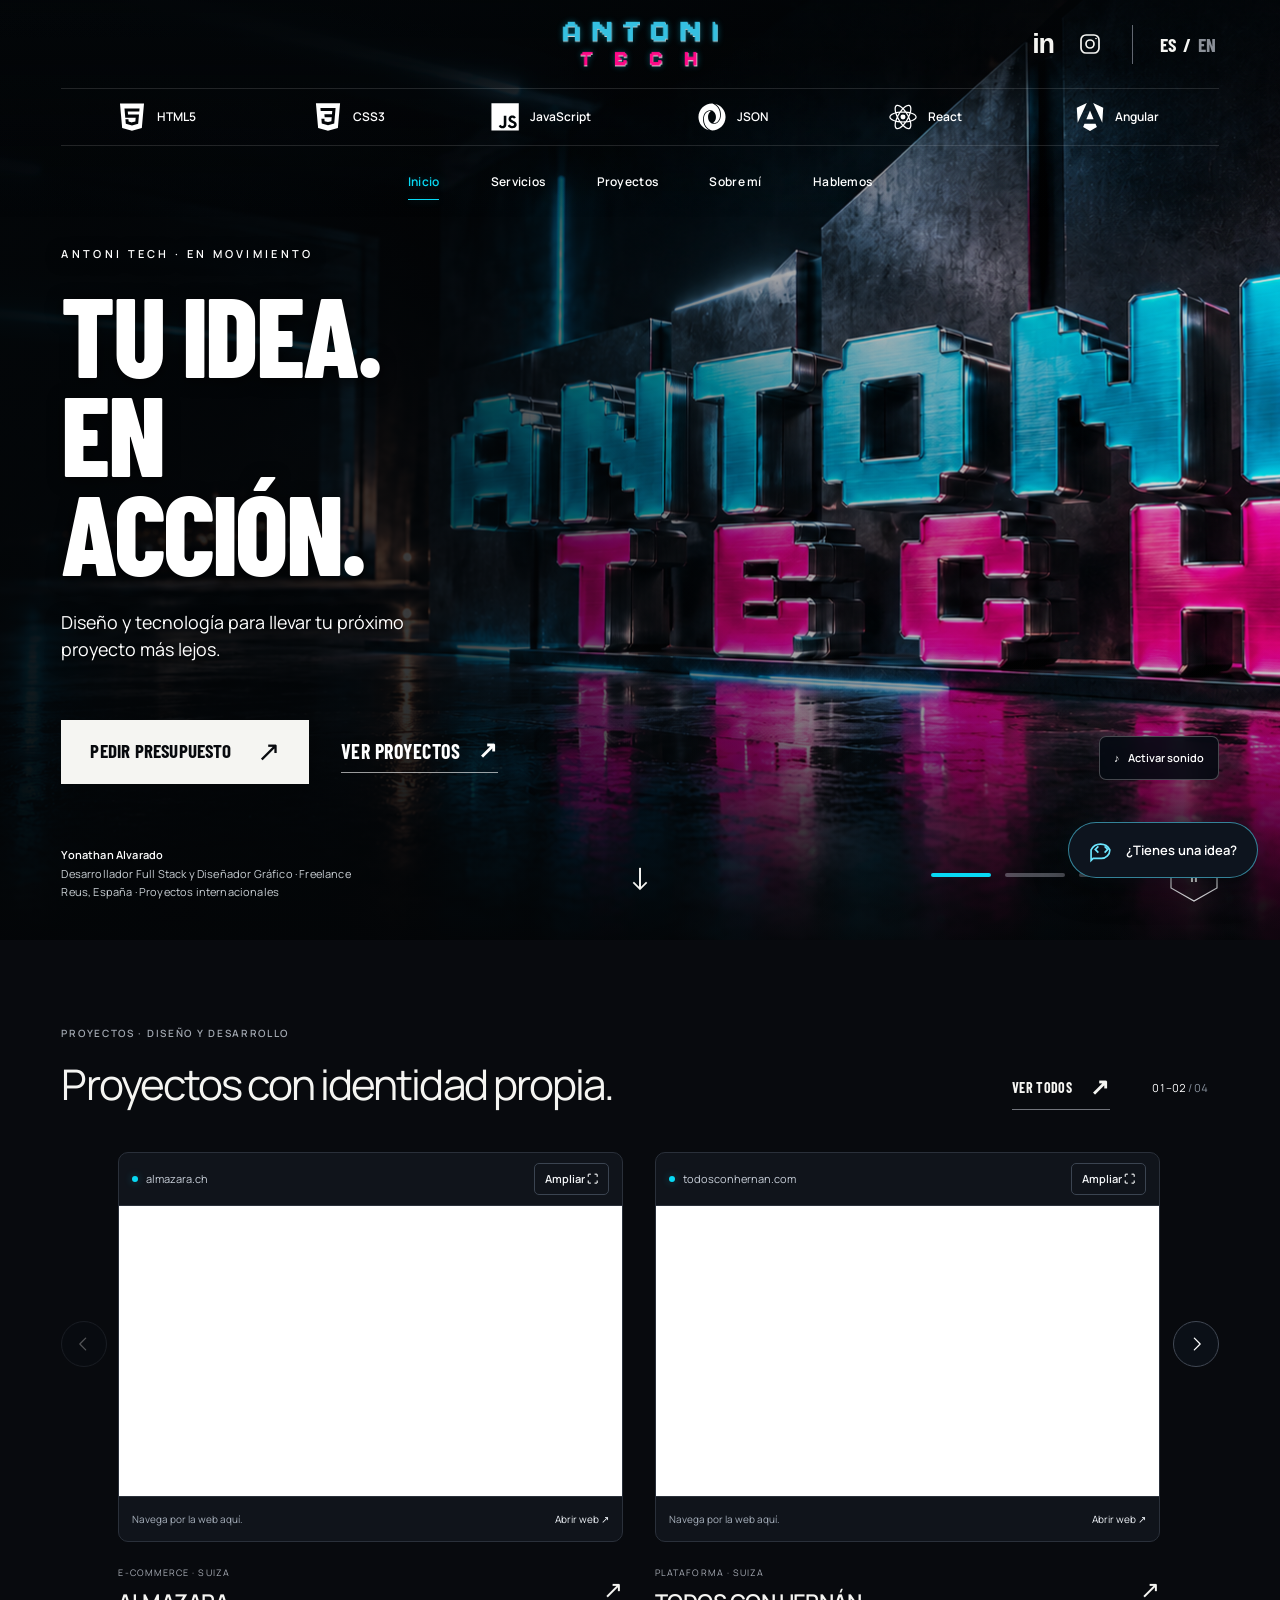
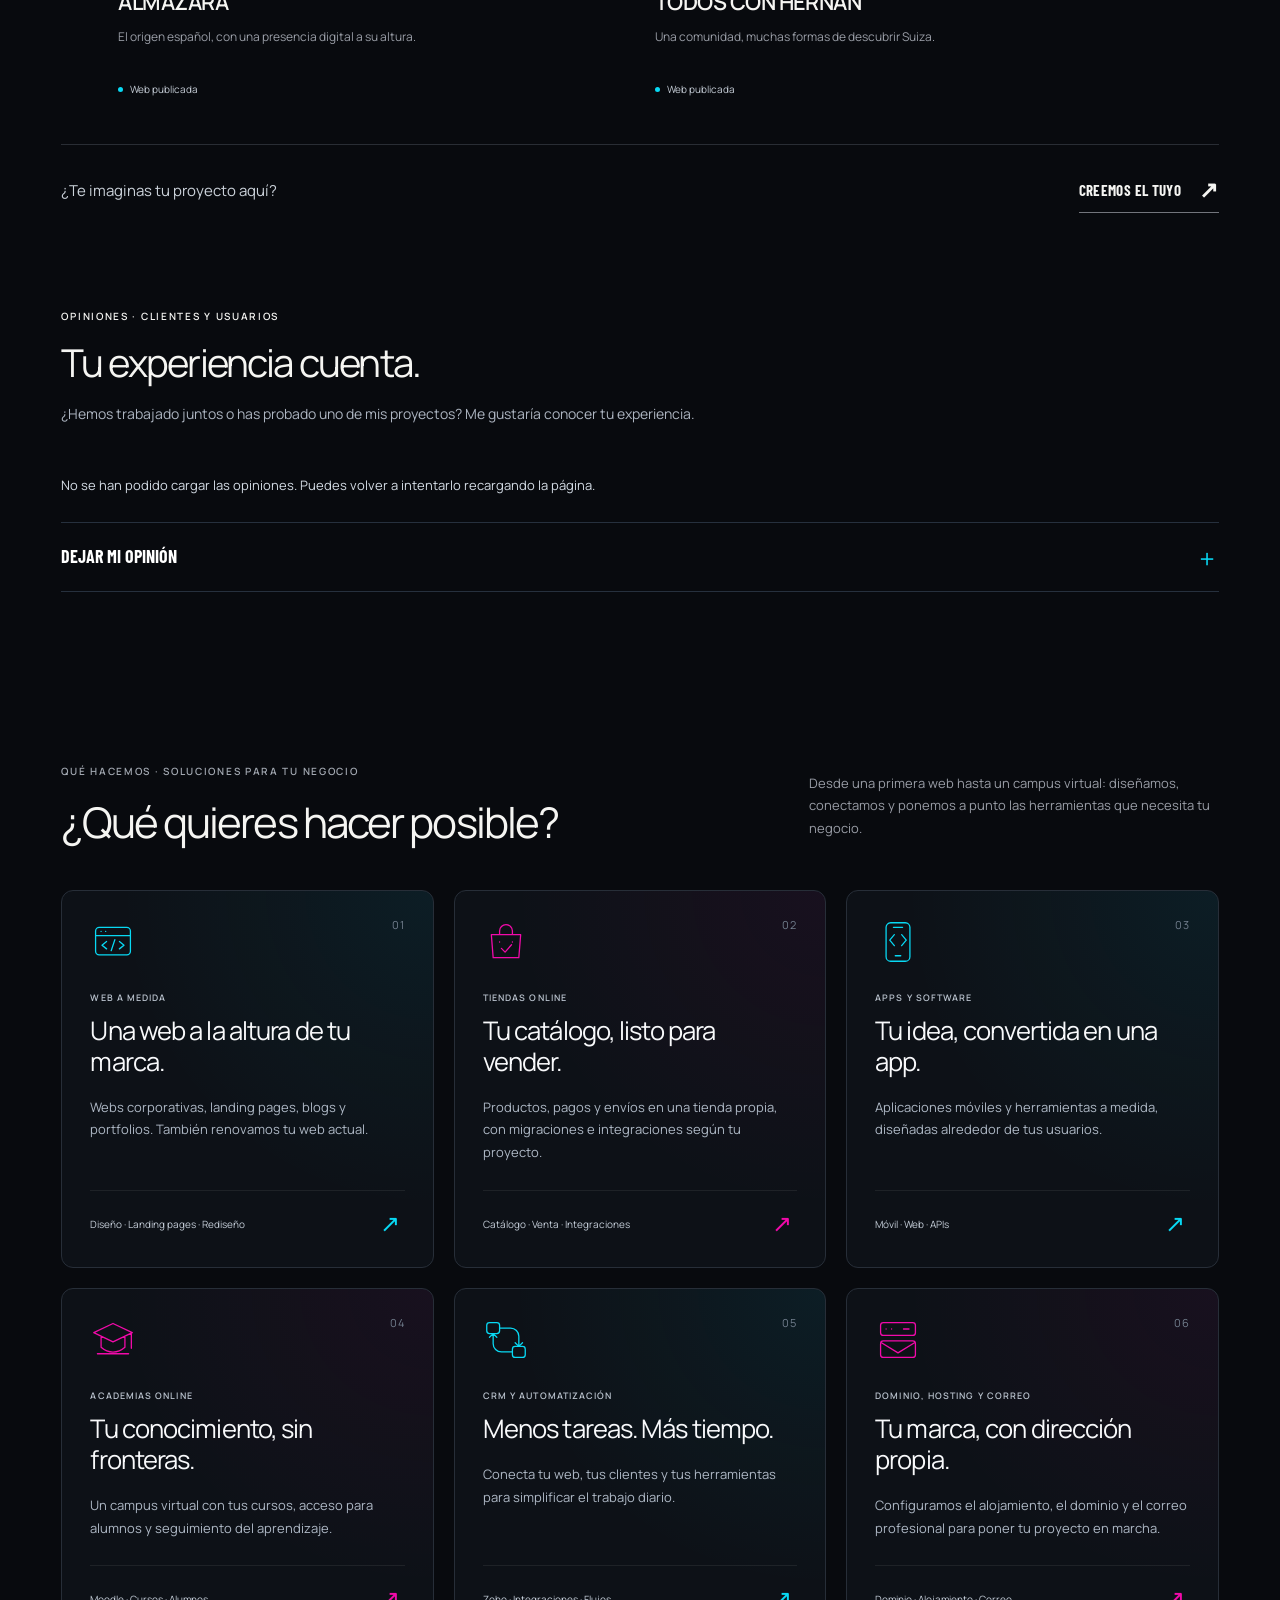
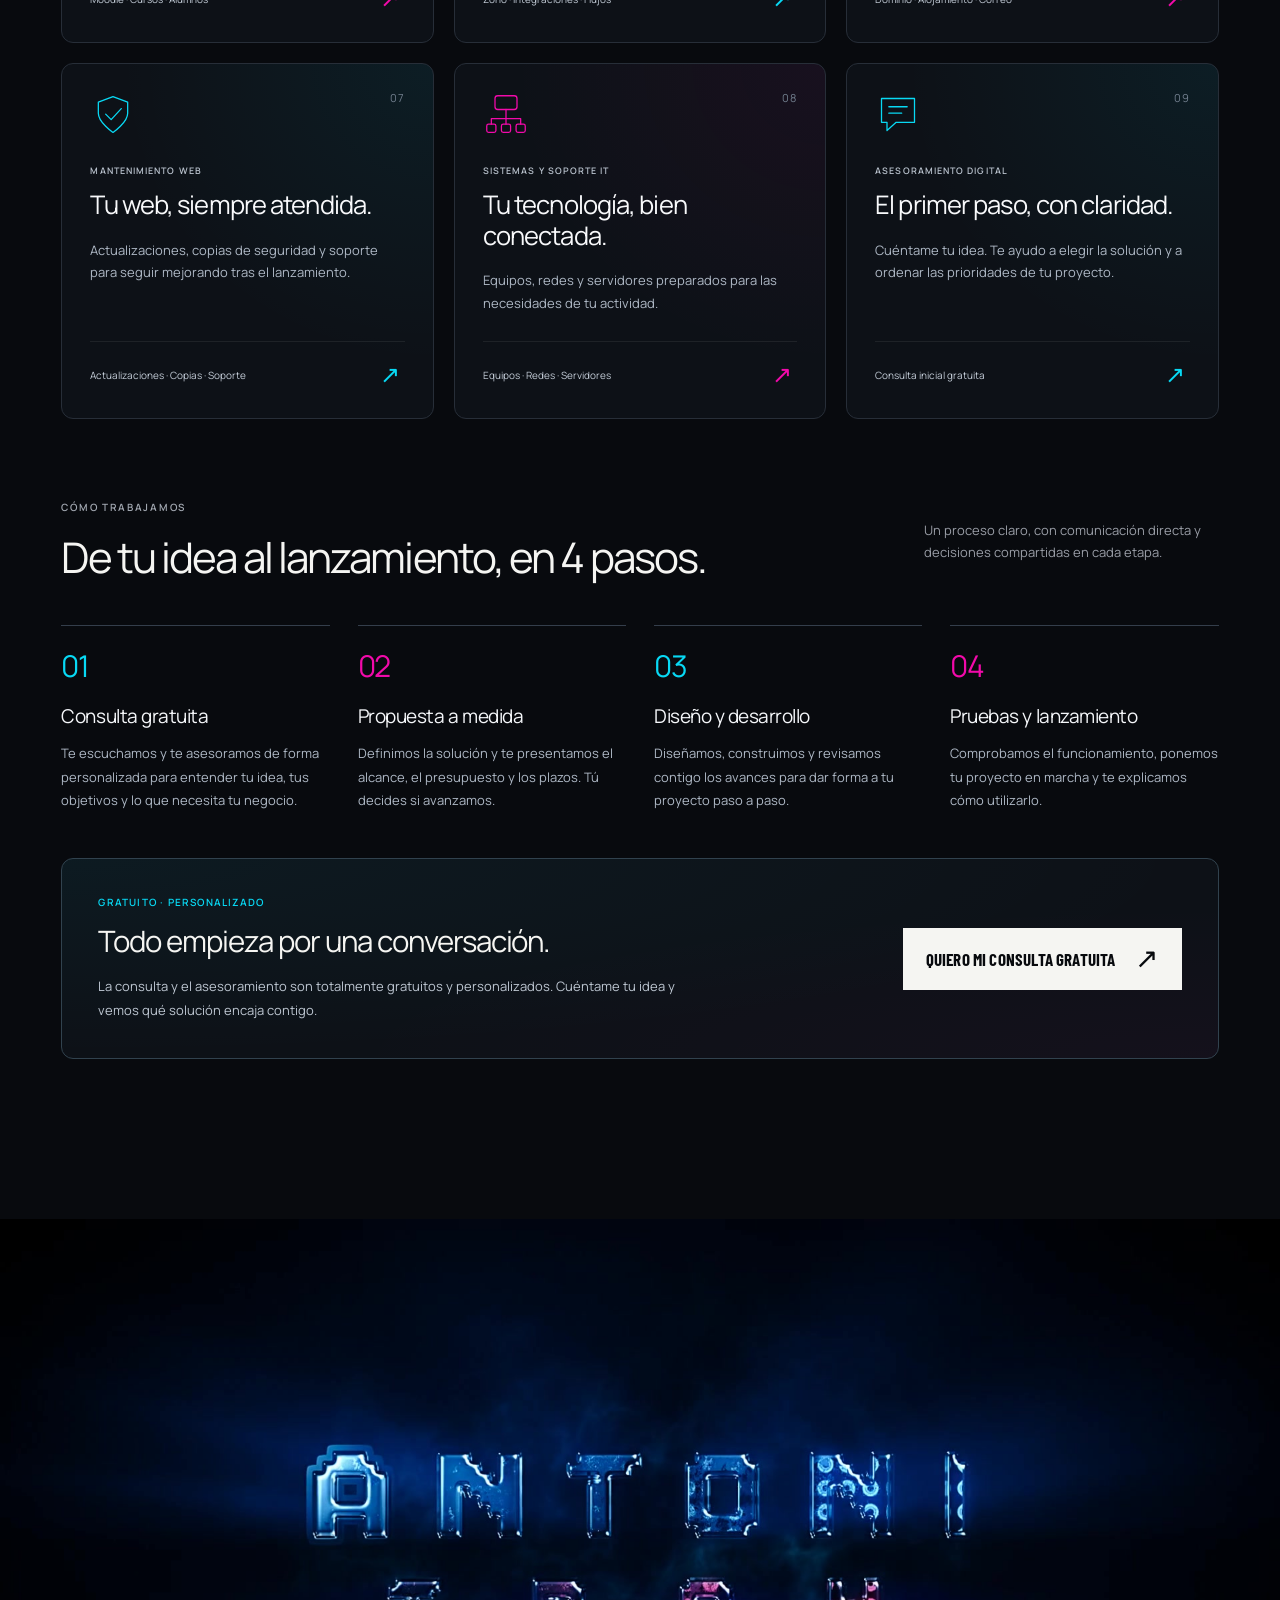
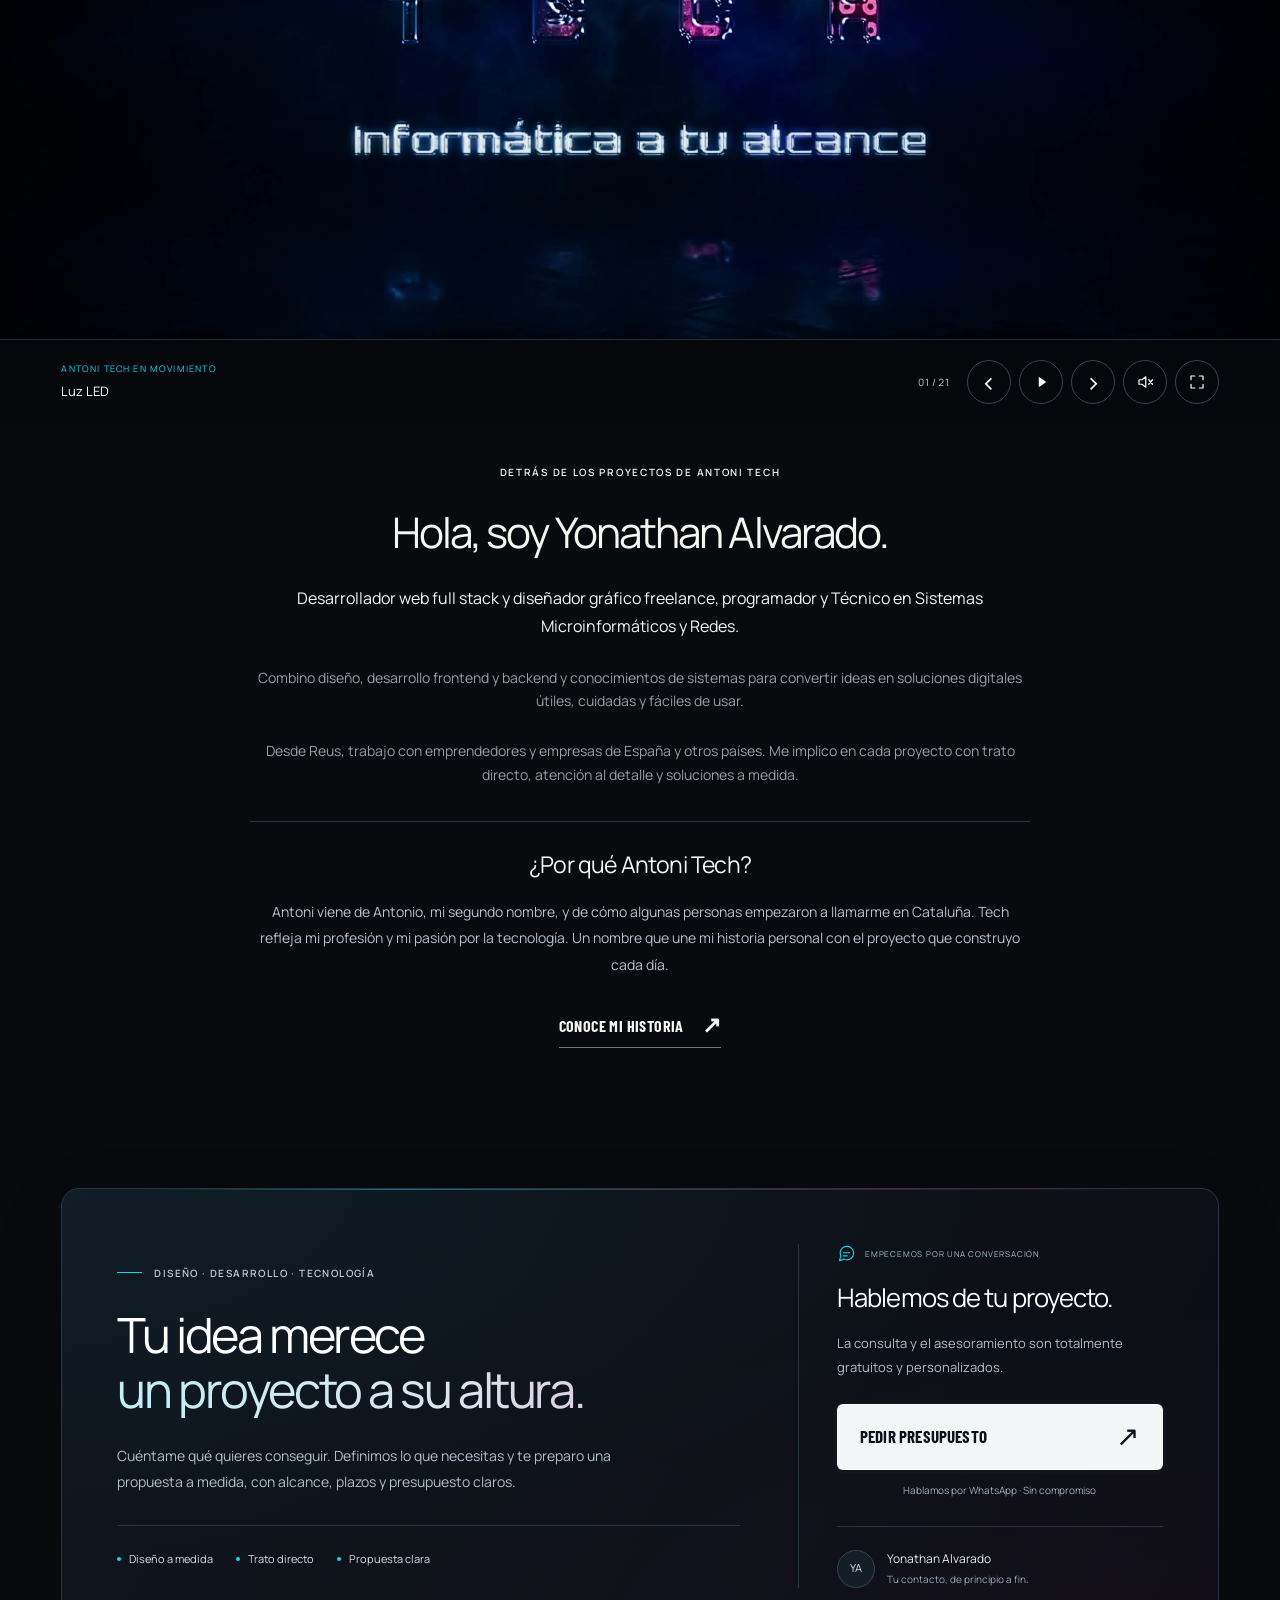
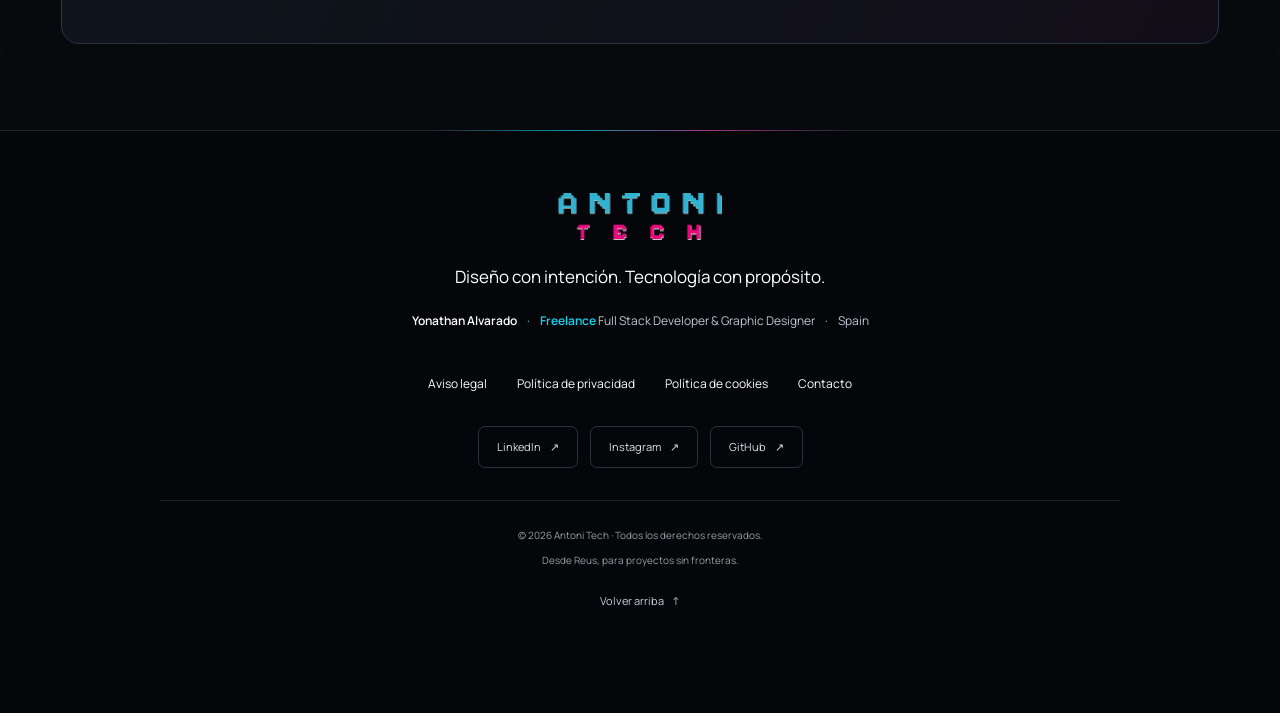
==== commit 4543ccd2: "Actual Comentario Supabase" ====
--- a/index.html
+++ b/index.html
@@ -2,7 +2,7 @@
 <html lang="es"><head><meta charset="utf-8"><meta name="viewport" content="width=device-width, initial-scale=1, viewport-fit=cover">
 <title data-es="Diseño. Código. Impacto. · Antoni Tech" data-en="Design. Code. Impact. · Antoni Tech">Diseño. Código. Impacto. · Antoni Tech</title>
 <meta name="description" content="Desarrollo web, aplicaciones móviles y software a medida desde Reus para empresas y emprendedores en España y a nivel internacional." data-es="Desarrollo web, aplicaciones móviles y software a medida desde Reus para empresas y emprendedores en España y a nivel internacional." data-en="Web development, mobile applications and custom software from Reus for businesses and entrepreneurs in Spain and internationally." data-i18n-attr="content"><meta name="theme-color" content="#080a0e"><link rel="canonical" href="https://antonitech.es/">
-<meta property="og:title" content="Diseño. Código. Impacto. · Antoni Tech"><meta property="og:description" content="Desarrollo web, aplicaciones móviles y software a medida desde Reus para empresas y emprendedores en España y a nivel internacional."><meta property="og:type" content="website"><meta property="og:url" content="https://antonitech.es/"><meta property="og:image" content="https://antonitech.es/assets/hero-metallic.png"><meta property="og:locale" content="es_ES"><meta name="twitter:card" content="summary_large_image"><link rel="icon" href="./assets/antoni-tech-logo.png" type="image/png"><link rel="preload" href="./assets/barlow-condensed-800.ttf" as="font" type="font/ttf" crossorigin><link rel="stylesheet" href="./assets/site.css?v=9b2bd3237c"><link rel="stylesheet" href="./assets/minimal.css?v=0efb3f55ea"><link rel="stylesheet" href="./assets/showcase.css?v=391486834e"><link rel="stylesheet" href="./assets/navigation.css?v=d622c39300"><link rel="stylesheet" href="./assets/hero-media.css?v=303b6b00ee"><link rel="stylesheet" href="./assets/assistant.css?v=bf14a8760d"><link rel="stylesheet" href="./assets/responsive.css?v=92596ed4ba"><link rel="stylesheet" href="./assets/reviews.css?v=718ccfb162"><script type="module" src="./assets/reviews.mjs?v=95cc638f00"></script><script type="module" src="./assets/assistant.mjs?v=11e9ee3838"></script><script src="./assets/site.js?v=1d52ed1218" defer></script><script src="./assets/navigation.js?v=28f176536f" defer></script></head>
+<meta property="og:title" content="Diseño. Código. Impacto. · Antoni Tech"><meta property="og:description" content="Desarrollo web, aplicaciones móviles y software a medida desde Reus para empresas y emprendedores en España y a nivel internacional."><meta property="og:type" content="website"><meta property="og:url" content="https://antonitech.es/"><meta property="og:image" content="https://antonitech.es/assets/hero-metallic.png"><meta property="og:locale" content="es_ES"><meta name="twitter:card" content="summary_large_image"><link rel="icon" href="./assets/antoni-tech-logo.png" type="image/png"><link rel="preload" href="./assets/barlow-condensed-800.ttf" as="font" type="font/ttf" crossorigin><link rel="stylesheet" href="./assets/site.css?v=9b2bd3237c"><link rel="stylesheet" href="./assets/minimal.css?v=0efb3f55ea"><link rel="stylesheet" href="./assets/showcase.css?v=391486834e"><link rel="stylesheet" href="./assets/navigation.css?v=d622c39300"><link rel="stylesheet" href="./assets/hero-media.css?v=303b6b00ee"><link rel="stylesheet" href="./assets/assistant.css?v=bf14a8760d"><link rel="stylesheet" href="./assets/responsive.css?v=92596ed4ba"><link rel="stylesheet" href="./assets/reviews.css?v=718ccfb162"><script type="module" src="./assets/reviews.mjs?v=4d06174ab5"></script><script type="module" src="./assets/assistant.mjs?v=11e9ee3838"></script><script src="./assets/site.js?v=1d52ed1218" defer></script><script src="./assets/navigation.js?v=28f176536f" defer></script></head>
 <body id="top" class="home-page"><a class="skip-link" href="#contenido"><span data-es="Saltar al contenido" data-en="Skip to content">Saltar al contenido</span></a>
     <div class="header-spacer" aria-hidden="true"></div><header class="site-header" data-adaptive-header><div class="header-top">
     <a class="brand" href="./index.html" aria-label="Antoni Tech · Inicio"><span class="logo-crop"><img src="./assets/antoni-tech-logo.png" alt="Antoni Tech" width="1500" height="1548"></span></a>
@@ -49,9 +49,9 @@
           <label for="review-body"><span data-es="Cuéntanos tu experiencia" data-en="Tell us about your experience">Cuéntanos tu experiencia</span><textarea id="review-body" name="body" rows="4" minlength="20" maxlength="1200" required placeholder="Qué te ha gustado o qué podría mejorar…" data-es="Qué te ha gustado o qué podría mejorar…" data-en="What did you like, or what could be improved?" data-i18n-attr="placeholder"></textarea></label>
           <p class="review-count" data-review-count>0 / 1200</p>
           <div class="review-honeypot" aria-hidden="true"><label for="review-website">Website<input id="review-website" name="website" type="text" tabindex="-1" autocomplete="off"></label></div>
-          <label class="review-consent" for="review-consent"><input id="review-consent" name="consent" type="checkbox" required><span><span data-es="Autorizo la publicación de mi nombre, valoración y comentario, después de su revisión." data-en="I agree to the publication of my name, rating and comment after review.">Autorizo la publicación de mi nombre, valoración y comentario, después de su revisión.</span> <a href="./privacidad/index.html"><span data-es="Política de privacidad" data-en="Privacy policy">Política de privacidad</span></a></span></label>
+          <label class="review-consent" for="review-consent"><input id="review-consent" name="consent" type="checkbox" required><span><span data-es="Autorizo el tratamiento y la publicación de mi nombre público y mi opinión, después de su revisión." data-en="I consent to the processing and publication of my display name and review after moderation.">Autorizo el tratamiento y la publicación de mi nombre público y mi opinión, después de su revisión.</span> <a href="./privacidad/index.html"><span data-es="Política de privacidad" data-en="Privacy policy">Política de privacidad</span></a></span></label>
           <p data-es="Todas las puntuaciones se valoran por igual. Se revisan el spam, los insultos y los datos personales. Indica solo información que quieras hacer pública." data-en="All ratings are treated equally. Reviews are checked for spam, abuse and personal data. Only include information you want to make public." class="review-guidance">Todas las puntuaciones se valoran por igual. Se revisan el spam, los insultos y los datos personales. Indica solo información que quieras hacer pública.</p>
-          <button class="button button-solid review-submit" type="submit" disabled><span data-review-submit-label><span data-es="ENVIAR POR WHATSAPP" data-en="SEND VIA WHATSAPP">ENVIAR POR WHATSAPP</span></span><span aria-hidden="true">↗</span></button>
+          <button class="button button-solid review-submit" type="submit" disabled><span data-review-submit-label><span data-es="ENVIAR OPINIÓN" data-en="SUBMIT REVIEW">ENVIAR OPINIÓN</span></span><span aria-hidden="true">→</span></button>
           <p class="review-form-status" role="status" aria-live="polite" data-review-status></p>
           <noscript><p>Para compartir tu opinión, <a href="https://wa.me/34635977484" target="_blank" rel="noopener noreferrer">escribe a Yonathan por WhatsApp</a>.</p></noscript>
         </form>
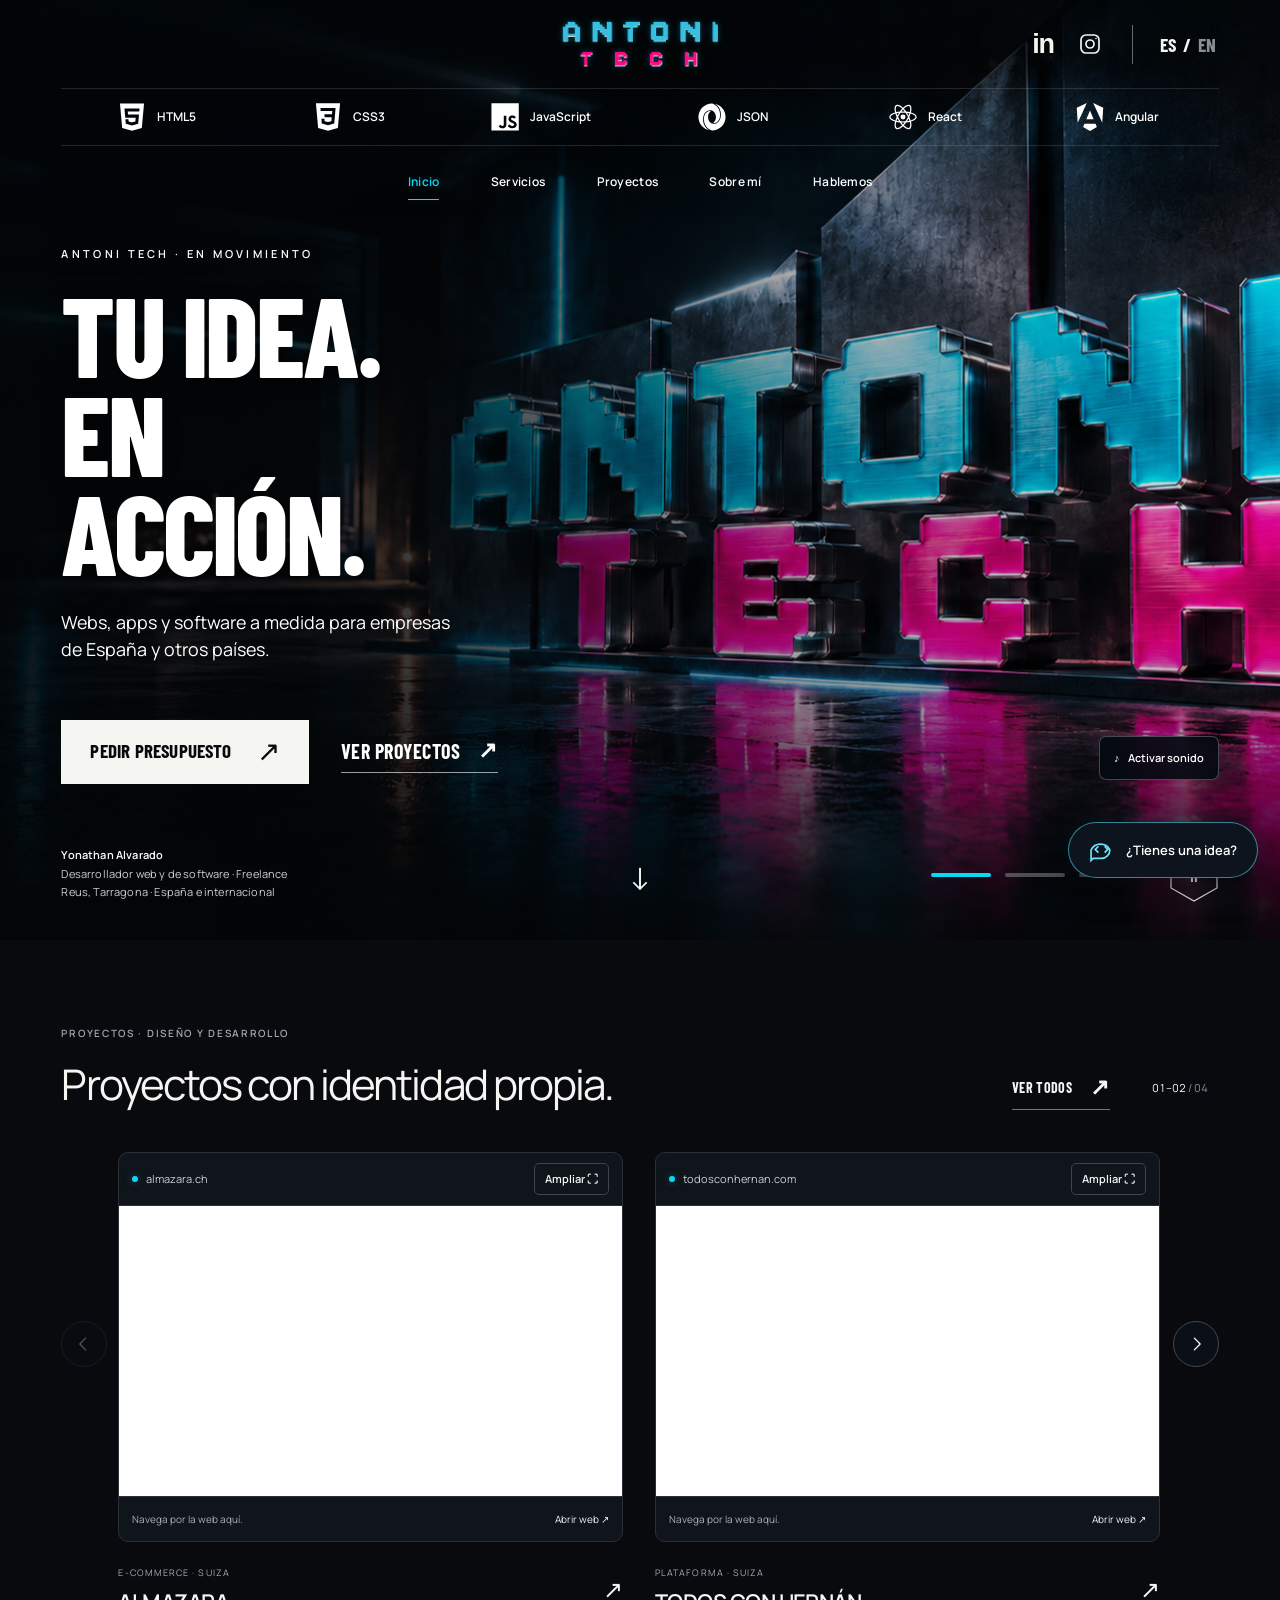
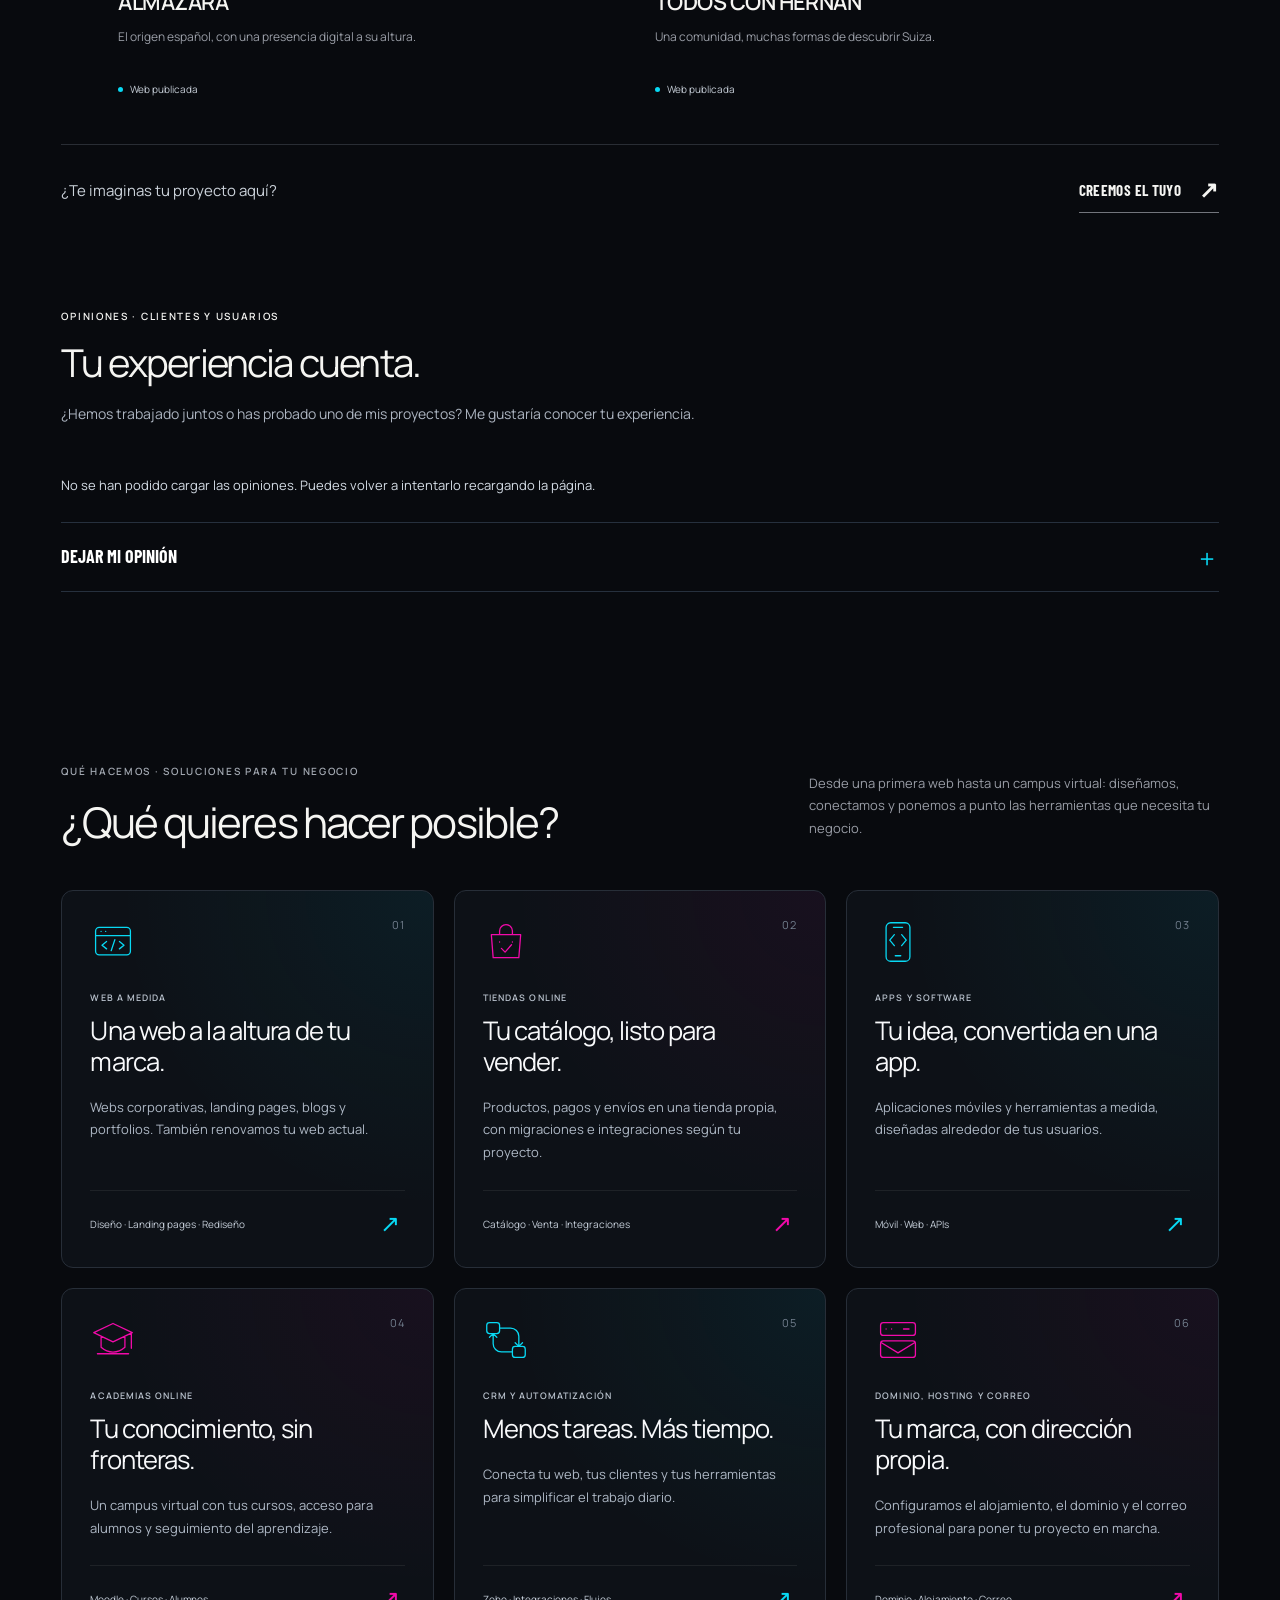
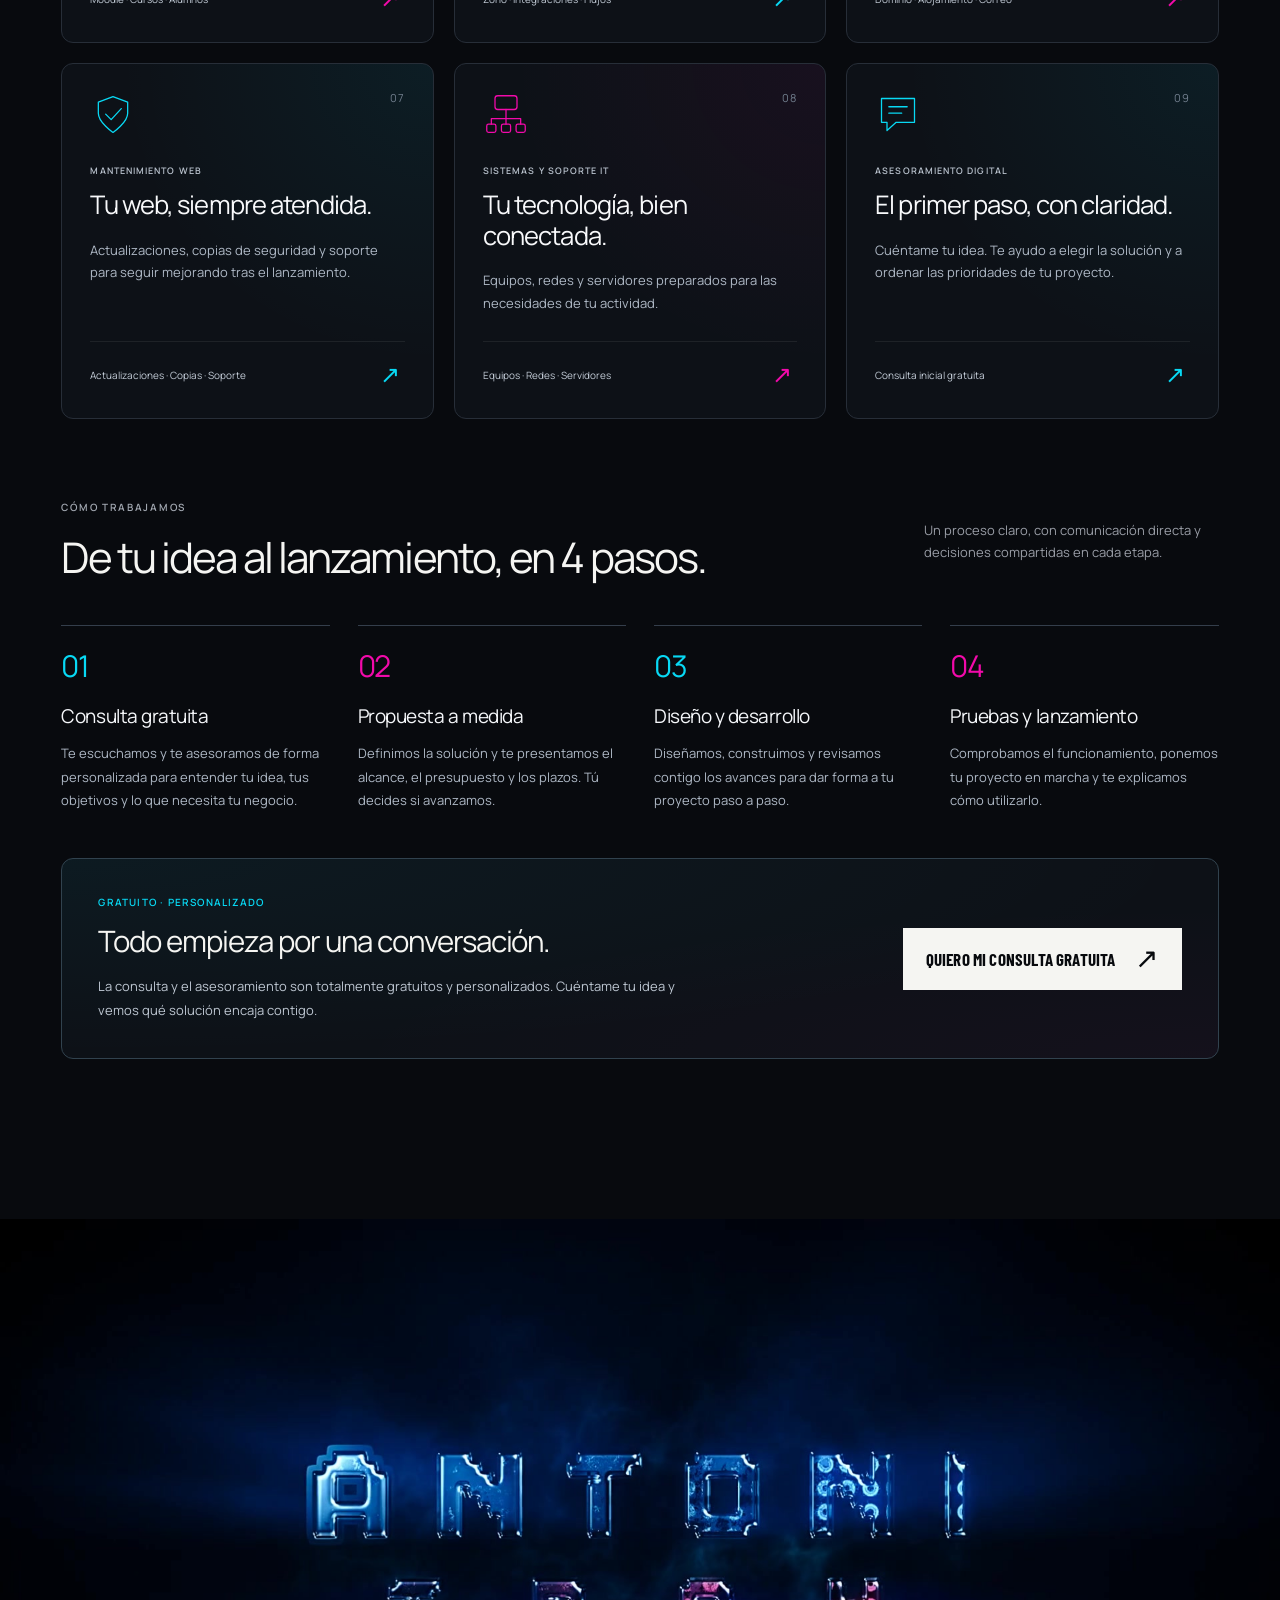
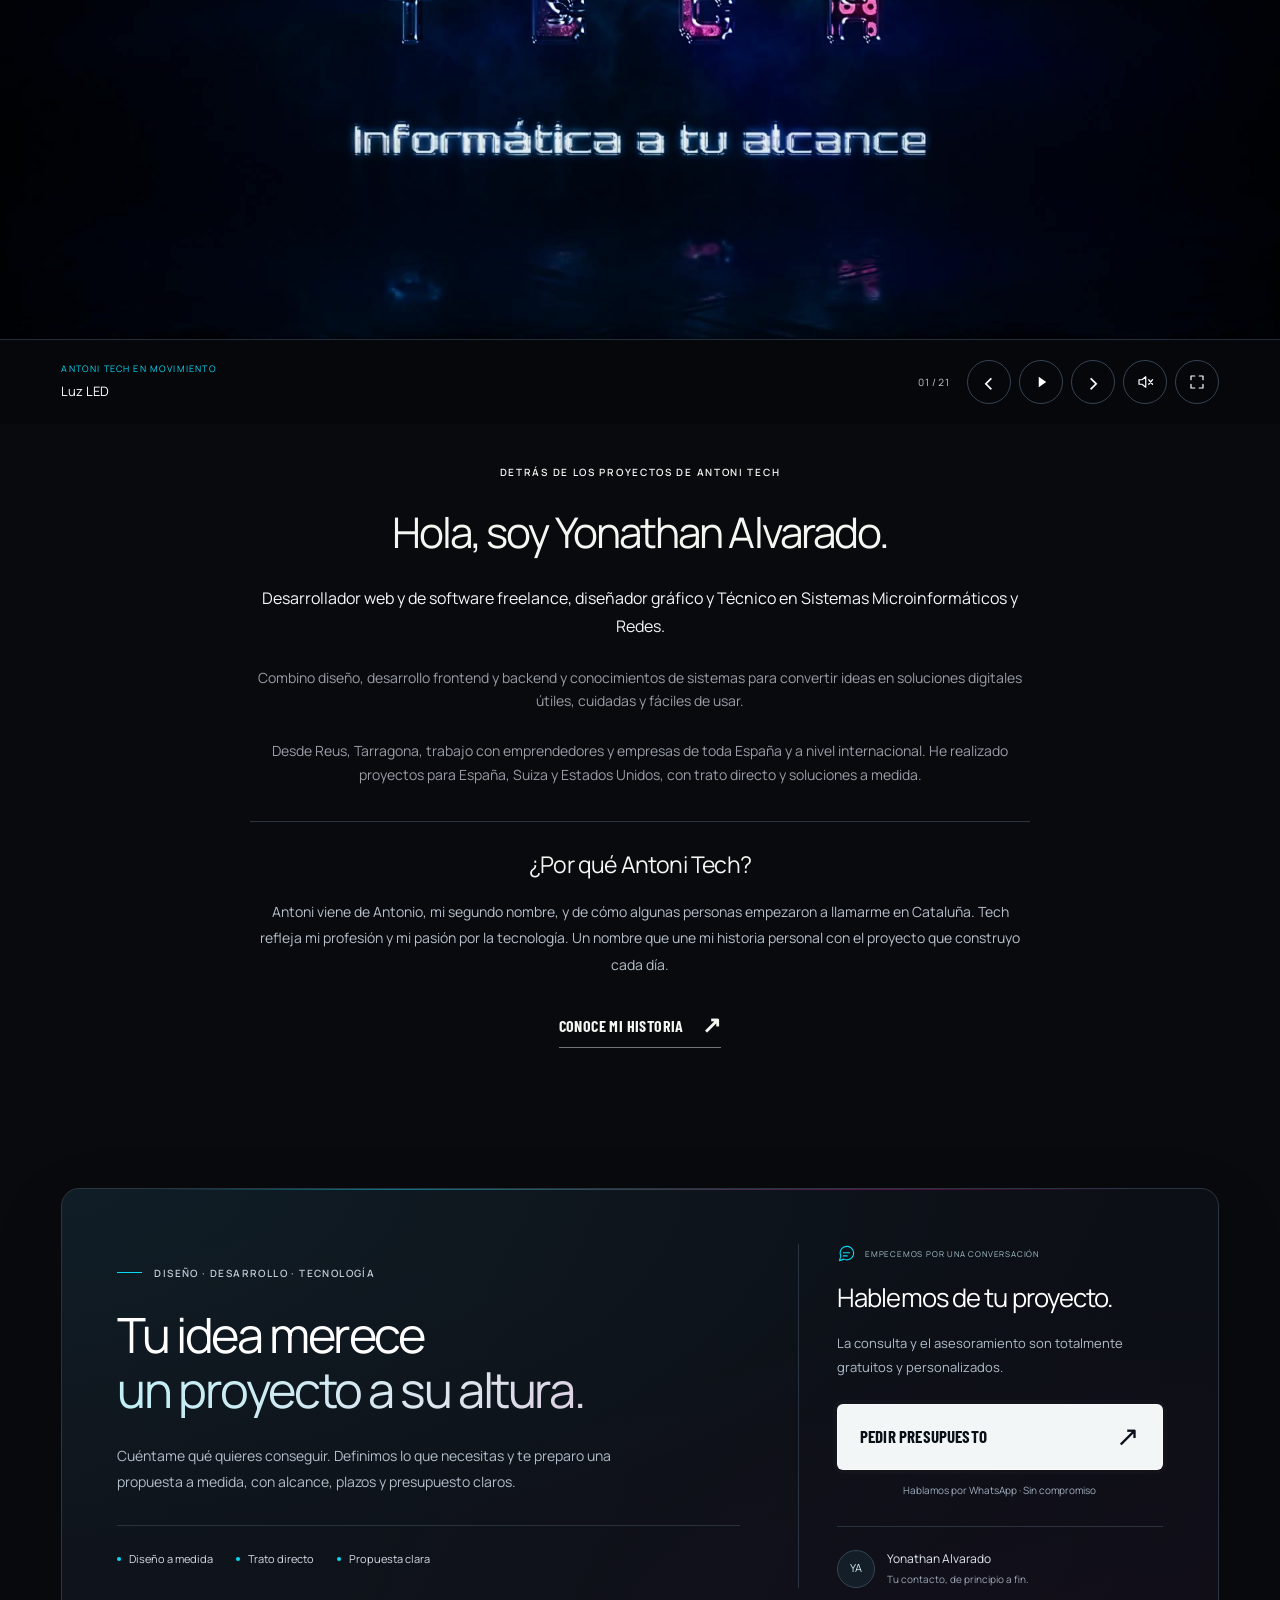
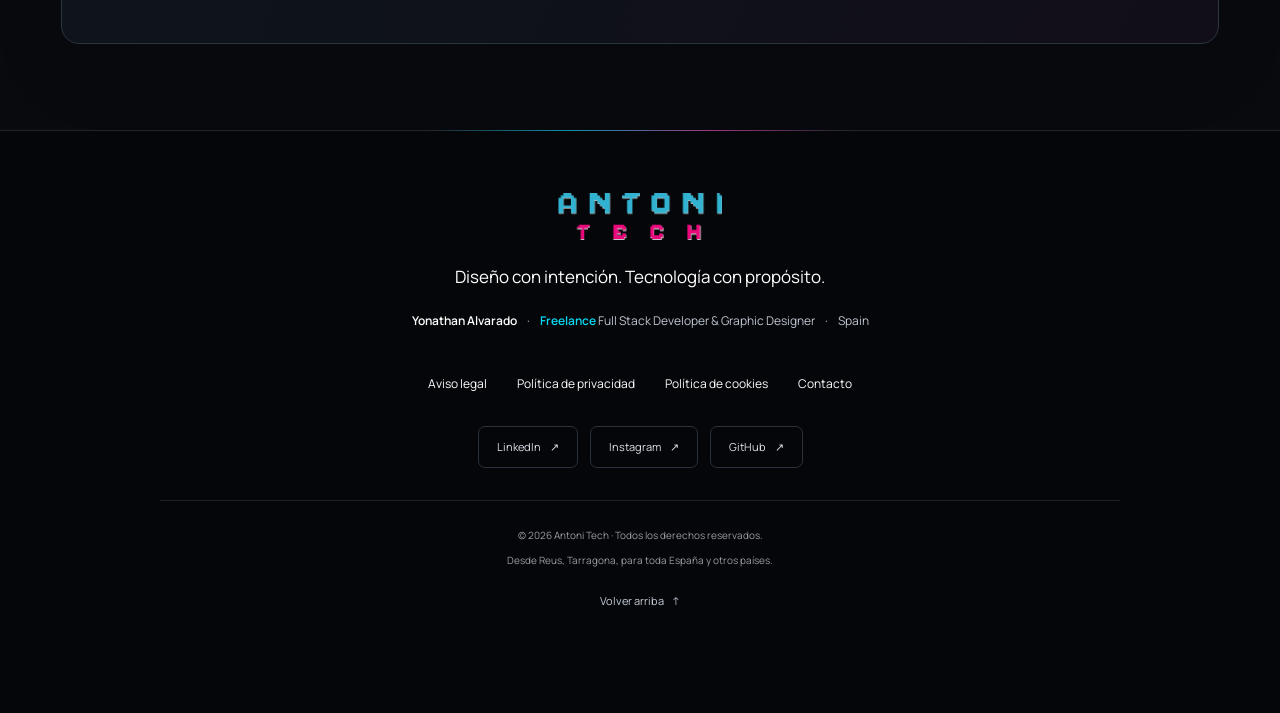
==== commit 54d96754: "Actual" ====
--- a/index.html
+++ b/index.html
@@ -1,8 +1,8 @@
 <!doctype html>
 <html lang="es"><head><meta charset="utf-8"><meta name="viewport" content="width=device-width, initial-scale=1, viewport-fit=cover">
-<title data-es="Diseño. Código. Impacto. · Antoni Tech" data-en="Design. Code. Impact. · Antoni Tech">Diseño. Código. Impacto. · Antoni Tech</title>
-<meta name="description" content="Desarrollo web, aplicaciones móviles y software a medida desde Reus para empresas y emprendedores en España y a nivel internacional." data-es="Desarrollo web, aplicaciones móviles y software a medida desde Reus para empresas y emprendedores en España y a nivel internacional." data-en="Web development, mobile applications and custom software from Reus for businesses and entrepreneurs in Spain and internationally." data-i18n-attr="content"><meta name="theme-color" content="#080a0e"><link rel="canonical" href="https://antonitech.es/">
-<meta property="og:title" content="Diseño. Código. Impacto. · Antoni Tech"><meta property="og:description" content="Desarrollo web, aplicaciones móviles y software a medida desde Reus para empresas y emprendedores en España y a nivel internacional."><meta property="og:type" content="website"><meta property="og:url" content="https://antonitech.es/"><meta property="og:image" content="https://antonitech.es/assets/hero-metallic.png"><meta property="og:locale" content="es_ES"><meta name="twitter:card" content="summary_large_image"><link rel="icon" href="./assets/antoni-tech-logo.png" type="image/png"><link rel="preload" href="./assets/barlow-condensed-800.ttf" as="font" type="font/ttf" crossorigin><link rel="stylesheet" href="./assets/site.css?v=9b2bd3237c"><link rel="stylesheet" href="./assets/minimal.css?v=0efb3f55ea"><link rel="stylesheet" href="./assets/showcase.css?v=391486834e"><link rel="stylesheet" href="./assets/navigation.css?v=d622c39300"><link rel="stylesheet" href="./assets/hero-media.css?v=303b6b00ee"><link rel="stylesheet" href="./assets/assistant.css?v=bf14a8760d"><link rel="stylesheet" href="./assets/responsive.css?v=92596ed4ba"><link rel="stylesheet" href="./assets/reviews.css?v=718ccfb162"><script type="module" src="./assets/reviews.mjs?v=4d06174ab5"></script><script type="module" src="./assets/assistant.mjs?v=11e9ee3838"></script><script src="./assets/site.js?v=1d52ed1218" defer></script><script src="./assets/navigation.js?v=28f176536f" defer></script></head>
+<title data-es="Desarrollo web y software freelance en España · Antoni Tech" data-en="Freelance web and software development in Spain · Antoni Tech">Desarrollo web y software freelance en España · Antoni Tech</title>
+<meta name="author" content="Yonathan Alvarado"><meta name="description" content="Yonathan Alvarado, desarrollador web y de software freelance en Reus. Diseño gráfico y sistemas para empresas de España y proyectos internacionales." data-es="Yonathan Alvarado, desarrollador web y de software freelance en Reus. Diseño gráfico y sistemas para empresas de España y proyectos internacionales." data-en="Yonathan Alvarado, freelance web and software developer in Reus. Graphic design and IT systems for businesses in Spain and international projects." data-i18n-attr="content"><meta name="theme-color" content="#080a0e"><link rel="canonical" href="https://antonitech.es/">
+<meta property="og:title" content="Desarrollo web y software freelance en España · Antoni Tech"><meta property="og:description" content="Yonathan Alvarado, desarrollador web y de software freelance en Reus. Diseño gráfico y sistemas para empresas de España y proyectos internacionales."><meta property="og:type" content="website"><meta property="og:url" content="https://antonitech.es/"><meta property="og:image" content="https://antonitech.es/assets/hero-metallic.png"><meta property="og:locale" content="es_ES"><meta name="twitter:card" content="summary_large_image"><link rel="icon" href="./assets/antoni-tech-logo.png" type="image/png"><link rel="preload" href="./assets/barlow-condensed-800.ttf" as="font" type="font/ttf" crossorigin><link rel="stylesheet" href="./assets/site.css?v=9b2bd3237c"><link rel="stylesheet" href="./assets/minimal.css?v=0efb3f55ea"><link rel="stylesheet" href="./assets/showcase.css?v=391486834e"><link rel="stylesheet" href="./assets/navigation.css?v=d622c39300"><link rel="stylesheet" href="./assets/hero-media.css?v=303b6b00ee"><link rel="stylesheet" href="./assets/assistant.css?v=bf14a8760d"><link rel="stylesheet" href="./assets/responsive.css?v=92596ed4ba"><link rel="stylesheet" href="./assets/reviews.css?v=718ccfb162"><script type="module" src="./assets/reviews.mjs?v=4d06174ab5"></script><script type="module" src="./assets/assistant.mjs?v=11e9ee3838"></script><script src="./assets/site.js?v=ed685ef84c" defer></script><script src="./assets/navigation.js?v=28f176536f" defer></script></head>
 <body id="top" class="home-page"><a class="skip-link" href="#contenido"><span data-es="Saltar al contenido" data-en="Skip to content">Saltar al contenido</span></a>
     <div class="header-spacer" aria-hidden="true"></div><header class="site-header" data-adaptive-header><div class="header-top">
     <a class="brand" href="./index.html" aria-label="Antoni Tech · Inicio"><span class="logo-crop"><img src="./assets/antoni-tech-logo.png" alt="Antoni Tech" width="1500" height="1548"></span></a>
@@ -15,7 +15,7 @@
     </div></header><main id="contenido"><section class="hero" aria-labelledby="hero-title"><img class="hero-art" src="./assets/hero-metallic.png" width="1672" height="941" fetchpriority="high" alt="Logo metálico de Antoni Tech en cian y magenta, con reflejos sobre el suelo"><img class="hero-logo-light" src="./assets/hero-metallic.png" alt="" aria-hidden="true" width="1672" height="941"><img class="hero-services-art" src="./assets/hero-services.png?v=5dd91156c1" width="1672" height="941" alt="Diseño de software con una interfaz web, una aplicación móvil y módulos conectados" data-es="Diseño de software con una interfaz web, una aplicación móvil y módulos conectados" data-en="Software design with a web interface, a mobile app and connected modules" data-i18n-attr="alt" loading="eager" decoding="async" aria-hidden="true"><div class="hero-film-layer" aria-hidden="true" inert><video class="hero-film" playsinline muted preload="none" poster="./assets/hero-metallic.png" controls aria-label="Vídeo de presentación de Antoni Tech"><source src="./assets/hero-cyber-film.mp4?v=5777adbd46" type="video/mp4"><span data-es="Tu navegador no admite vídeo." data-en="Your browser does not support video.">Tu navegador no admite vídeo.</span></video><button class="hero-film-start" type="button" hidden><span data-es="Reproducir vídeo" data-en="Play video">Reproducir vídeo</span> ▷</button><button class="hero-sound" type="button" aria-pressed="false" aria-label="Activar sonido"><span aria-hidden="true">♪</span><span data-hero-sound-label><span data-es="Activar sonido" data-en="Enable sound">Activar sonido</span></span></button></div><div class="hero-shade"></div>
     <div class="hero-content wrap"><div id="hero-copy"><p class="eyebrow" data-hero-eyebrow data-es="DESARROLLO WEB · DISEÑO · TECNOLOGÍA" data-en="WEB DEVELOPMENT · DESIGN · TECHNOLOGY">DESARROLLO WEB · DISEÑO · TECNOLOGÍA</p><h1 id="hero-title"><span data-hero-line data-es="DISEÑO." data-en="DESIGN.">DISEÑO.</span><br><span data-hero-line data-es="CÓDIGO." data-en="CODE.">CÓDIGO.</span><br><span data-hero-line data-es="IMPACTO." data-en="IMPACT.">IMPACTO.</span></h1><p class="hero-description" data-hero-description data-es="Webs, apps móviles y software a medida para dar forma a tu próximo proyecto." data-en="Websites, mobile apps and custom software to bring your next project to life.">Webs, apps móviles y software a medida para dar forma a tu próximo proyecto.</p></div>
     <div class="hero-actions"><a class="button button-solid" href="https://wa.me/34635977484?text=Hola%2C%20Yonathan.%20Me%20gustar%C3%ADa%20pedir%20presupuesto%20para%20mi%20proyecto." target="_blank" rel="noopener noreferrer" data-whatsapp data-url-es="https://wa.me/34635977484?text=Hola%2C%20Yonathan.%20Me%20gustar%C3%ADa%20pedir%20presupuesto%20para%20mi%20proyecto." data-url-en="https://wa.me/34635977484?text=Hi%20Yonathan%2C%20I%20would%20like%20to%20request%20a%20quote%20for%20my%20project."><span data-es="PEDIR PRESUPUESTO" data-en="REQUEST A QUOTE">PEDIR PRESUPUESTO</span><span aria-hidden="true">↗</span></a><a class="text-link" href="./proyectos/index.html"><span data-es="VER PROYECTOS" data-en="VIEW WORK">VER PROYECTOS</span><span aria-hidden="true">↗</span></a></div></div>
-    <div class="hero-bottom wrap"><div class="hero-signature"><p>Yonathan Alvarado</p><p data-es="Desarrollador Full Stack y Diseñador Gráfico · Freelance" data-en="Full Stack Developer &amp; Graphic Designer · Freelance">Desarrollador Full Stack y Diseñador Gráfico · Freelance</p><p data-es="Reus, España · Proyectos internacionales" data-en="Reus, Spain · International projects">Reus, España · Proyectos internacionales</p></div><a href="#seleccion" class="scroll-cue" aria-label="Ver proyectos seleccionados / Selected work">↓</a><div class="hero-controls"><div class="slide-selectors" role="group" aria-label="Presentación / Slideshow"><button class="slide-selector" type="button" data-slide="0" aria-pressed="true" aria-label="1. Vídeo de Antoni Tech" data-es="1. Vídeo de Antoni Tech" data-en="1. Antoni Tech film" data-i18n-attr="aria-label" aria-controls="hero-copy"><span aria-hidden="true"></span></button><button class="slide-selector" type="button" data-slide="1" aria-pressed="false" aria-label="2. Diseño, código e impacto" data-es="2. Diseño, código e impacto" data-en="2. Design, code and impact" data-i18n-attr="aria-label" aria-controls="hero-copy"><span aria-hidden="true"></span></button><button class="slide-selector" type="button" data-slide="2" aria-pressed="false" aria-label="3. Soluciones digitales para tu negocio" data-es="3. Soluciones digitales para tu negocio" data-en="3. Digital solutions for your business" data-i18n-attr="aria-label" aria-controls="hero-copy"><span aria-hidden="true"></span></button></div><button class="motion-toggle" type="button" aria-label="Pausar presentación" aria-pressed="false"><span class="sr-only" data-es="PAUSAR PRESENTACIÓN" data-en="PAUSE SLIDESHOW">PAUSAR PRESENTACIÓN</span><span aria-hidden="true">Ⅱ</span></button></div><span id="slide-status" class="sr-only" role="status"></span></div></section>
+    <div class="hero-bottom wrap"><div class="hero-signature"><p>Yonathan Alvarado</p><p data-es="Desarrollador web y de software · Freelance" data-en="Web &amp; Software Developer · Freelance">Desarrollador web y de software · Freelance</p><p data-es="Reus, Tarragona · España e internacional" data-en="Reus, Tarragona · Spain &amp; international">Reus, Tarragona · España e internacional</p></div><a href="#seleccion" class="scroll-cue" aria-label="Ver proyectos seleccionados / Selected work">↓</a><div class="hero-controls"><div class="slide-selectors" role="group" aria-label="Presentación / Slideshow"><button class="slide-selector" type="button" data-slide="0" aria-pressed="true" aria-label="1. Vídeo de Antoni Tech" data-es="1. Vídeo de Antoni Tech" data-en="1. Antoni Tech film" data-i18n-attr="aria-label" aria-controls="hero-copy"><span aria-hidden="true"></span></button><button class="slide-selector" type="button" data-slide="1" aria-pressed="false" aria-label="2. Diseño, código e impacto" data-es="2. Diseño, código e impacto" data-en="2. Design, code and impact" data-i18n-attr="aria-label" aria-controls="hero-copy"><span aria-hidden="true"></span></button><button class="slide-selector" type="button" data-slide="2" aria-pressed="false" aria-label="3. Soluciones digitales para tu negocio" data-es="3. Soluciones digitales para tu negocio" data-en="3. Digital solutions for your business" data-i18n-attr="aria-label" aria-controls="hero-copy"><span aria-hidden="true"></span></button></div><button class="motion-toggle" type="button" aria-label="Pausar presentación" aria-pressed="false"><span class="sr-only" data-es="PAUSAR PRESENTACIÓN" data-en="PAUSE SLIDESHOW">PAUSAR PRESENTACIÓN</span><span aria-hidden="true">Ⅱ</span></button></div><span id="slide-status" class="sr-only" role="status"></span></div></section>
     <section class="work-section wrap" id="seleccion" aria-labelledby="work-title">
     <div class="section-top"><div><p data-es="PROYECTOS · DISEÑO Y DESARROLLO" data-en="PROJECTS · DESIGN &amp; DEVELOPMENT" class="eyebrow">PROYECTOS · DISEÑO Y DESARROLLO</p><h2 id="work-title"><span data-es="Proyectos con identidad propia." data-en="Projects with their own identity.">Proyectos con identidad propia.</span></h2></div>
     <div class="work-tools"><a class="text-link" href="./proyectos/index.html"><span data-es="VER TODOS" data-en="VIEW ALL">VER TODOS</span><span aria-hidden="true">↗</span></a><span class="gallery-count" aria-hidden="true"><span data-project-range>01–02</span><span class="gallery-total"> / 04</span></span></div></div>
@@ -73,7 +73,7 @@
         </div>
       </figcaption>
       <p class="brand-video-notice" data-brand-notice role="status" hidden><span data-es="No se ha podido reproducir este vídeo. Prueba el siguiente." data-en="This video could not be played. Try the next one.">No se ha podido reproducir este vídeo. Prueba el siguiente.</span></p><ol data-brand-playlist hidden><li><a href="./assets/brand-films/luz-led.mp4?v=85f30f47a7" data-es="Luz LED" data-en="LED light">Luz LED</a></li><li><a href="./assets/brand-films/misterio-neon.mp4?v=a3ec75215c" data-es="Misterio de neón" data-en="Neon mystery">Misterio de neón</a></li><li><a href="./assets/brand-films/alta-tecnologia.mp4?v=81d4385fe7" data-es="Alta tecnología" data-en="High technology">Alta tecnología</a></li><li><a href="./assets/brand-films/circuitos-digitales.mp4?v=334f13a89b" data-es="Circuitos digitales" data-en="Digital circuits">Circuitos digitales</a></li><li><a href="./assets/brand-films/high-tech.mp4?v=670ec002f4" data-es="High-Tech Circuit" data-en="High-Tech Circuit">High-Tech Circuit</a></li><li><a href="./assets/brand-films/reforma-tecnologica.mp4?v=c8a88786d7" data-es="Reforma tecnológica" data-en="Technological transformation">Reforma tecnológica</a></li><li><a href="./assets/brand-films/nube.mp4?v=8dab9f938f" data-es="Informática y nube" data-en="Computing &amp; cloud">Informática y nube</a></li><li><a href="./assets/brand-films/holograma.mp4?v=fd22f03e4f" data-es="Holograma colorido" data-en="Colourful hologram">Holograma colorido</a></li><li><a href="./assets/brand-films/esfera-futurista.mp4?v=2f33afc297" data-es="Esfera futurista" data-en="Futuristic sphere">Esfera futurista</a></li><li><a href="./assets/brand-films/esfera-capas.mp4?v=11b134a3c3" data-es="Esfera en capas" data-en="Layered sphere">Esfera en capas</a></li><li><a href="./assets/brand-films/activacion.mp4?v=84241f0a83" data-es="Activación tecnológica" data-en="Technology activation">Activación tecnológica</a></li><li><a href="./assets/brand-films/arquitectonico.mp4?v=335fea7245" data-es="Arquitectónico" data-en="Architectural">Arquitectónico</a></li><li><a href="./assets/brand-films/marmol.mp4?v=1e5781b215" data-es="Estética de mármol" data-en="Marble aesthetics">Estética de mármol</a></li><li><a href="./assets/brand-films/reaccion-cadena.mp4?v=e11574e3f8" data-es="Reacción en cadena" data-en="Chain reaction">Reacción en cadena</a></li><li><a href="./assets/brand-films/auto-cibernetico.mp4?v=48bff709ef" data-es="Auto cibernético" data-en="Cybernetic car">Auto cibernético</a></li><li><a href="./assets/brand-films/robot-arana.mp4?v=929aee4743" data-es="Robot araña" data-en="Spider robot">Robot araña</a></li><li><a href="./assets/brand-films/glitch-cyberpunk.mp4?v=ce046135da" data-es="Glitch Cyberpunk" data-en="Cyberpunk glitch">Glitch Cyberpunk</a></li><li><a href="./assets/brand-films/movimiento-digital.mp4?v=275b307c2a" data-es="Movimiento digital" data-en="Digital motion">Movimiento digital</a></li><li><a href="./assets/brand-films/pixelado.mp4?v=e9734ab27b" data-es="Pixelado" data-en="Pixel reveal">Pixelado</a></li><li><a href="./assets/brand-films/formas-neon.mp4?v=ef21f7db5b" data-es="Formas de neón" data-en="Neon shapes">Formas de neón</a></li><li><a href="./assets/brand-films/capa-circular-3d.mp4?v=d98ab3e05a" data-es="Capa circular 3D" data-en="3D circular layer">Capa circular 3D</a></li></ol>
-    </figure><div class="about-teaser-copy"><p data-es="DETRÁS DE LOS PROYECTOS DE ANTONI TECH" data-en="BEHIND THE ANTONI TECH PROJECTS" class="eyebrow">DETRÁS DE LOS PROYECTOS DE ANTONI TECH</p><h2 data-es="Hola, soy Yonathan Alvarado." data-en="Hi, I’m Yonathan Alvarado.">Hola, soy Yonathan Alvarado.</h2><p data-es="Desarrollador web full stack y diseñador gráfico freelance, programador y Técnico en Sistemas Microinformáticos y Redes." data-en="Freelance full-stack web developer and graphic designer, programmer and Computer Systems &amp; Networking Technician." class="bio-role">Desarrollador web full stack y diseñador gráfico freelance, programador y Técnico en Sistemas Microinformáticos y Redes.</p><p data-es="Combino diseño, desarrollo frontend y backend y conocimientos de sistemas para convertir ideas en soluciones digitales útiles, cuidadas y fáciles de usar." data-en="I combine design, frontend and backend development, and systems knowledge to turn ideas into useful, carefully crafted digital solutions that are easy to use.">Combino diseño, desarrollo frontend y backend y conocimientos de sistemas para convertir ideas en soluciones digitales útiles, cuidadas y fáciles de usar.</p><p data-es="Desde Reus, trabajo con emprendedores y empresas de España y otros países. Me implico en cada proyecto con trato directo, atención al detalle y soluciones a medida." data-en="Based in Reus, I work with entrepreneurs and businesses in Spain and beyond. I bring direct communication, attention to detail and tailored solutions to every project.">Desde Reus, trabajo con emprendedores y empresas de España y otros países. Me implico en cada proyecto con trato directo, atención al detalle y soluciones a medida.</p><aside class="brand-origin brand-origin-compact"><h3 data-es="¿Por qué Antoni Tech?" data-en="Why Antoni Tech?">¿Por qué Antoni Tech?</h3><p data-es="Antoni viene de Antonio, mi segundo nombre, y de cómo algunas personas empezaron a llamarme en Cataluña. Tech refleja mi profesión y mi pasión por la tecnología. Un nombre que une mi historia personal con el proyecto que construyo cada día." data-en="Antoni comes from Antonio, my middle name, and how some people began calling me in Catalonia. Tech reflects my profession and my passion for technology. A name that connects my personal story with the business I’m building every day.">Antoni viene de Antonio, mi segundo nombre, y de cómo algunas personas empezaron a llamarme en Cataluña. Tech refleja mi profesión y mi pasión por la tecnología. Un nombre que une mi historia personal con el proyecto que construyo cada día.</p></aside><a class="text-link" href="./sobre-mi/index.html"><span data-es="CONOCE MI HISTORIA" data-en="GET TO KNOW ME">CONOCE MI HISTORIA</span><span aria-hidden="true">↗</span></a></div></section><section class="cta-section cta-premium wrap" aria-labelledby="project-invitation-title"><div class="cta-panel">
+    </figure><div class="about-teaser-copy"><p data-es="DETRÁS DE LOS PROYECTOS DE ANTONI TECH" data-en="BEHIND THE ANTONI TECH PROJECTS" class="eyebrow">DETRÁS DE LOS PROYECTOS DE ANTONI TECH</p><h2 data-es="Hola, soy Yonathan Alvarado." data-en="Hi, I’m Yonathan Alvarado.">Hola, soy Yonathan Alvarado.</h2><p data-es="Desarrollador web y de software freelance, diseñador gráfico y Técnico en Sistemas Microinformáticos y Redes." data-en="Freelance web and software developer, graphic designer and Computer Systems &amp; Networking Technician." class="bio-role">Desarrollador web y de software freelance, diseñador gráfico y Técnico en Sistemas Microinformáticos y Redes.</p><p data-es="Combino diseño, desarrollo frontend y backend y conocimientos de sistemas para convertir ideas en soluciones digitales útiles, cuidadas y fáciles de usar." data-en="I combine design, frontend and backend development, and systems knowledge to turn ideas into useful, carefully crafted digital solutions that are easy to use.">Combino diseño, desarrollo frontend y backend y conocimientos de sistemas para convertir ideas en soluciones digitales útiles, cuidadas y fáciles de usar.</p><p data-es="Desde Reus, Tarragona, trabajo con emprendedores y empresas de toda España y a nivel internacional. He realizado proyectos para España, Suiza y Estados Unidos, con trato directo y soluciones a medida." data-en="Based in Reus, Tarragona, I work with entrepreneurs and businesses throughout Spain and internationally. I have delivered projects for Spain, Switzerland and the United States, with direct communication and tailored solutions.">Desde Reus, Tarragona, trabajo con emprendedores y empresas de toda España y a nivel internacional. He realizado proyectos para España, Suiza y Estados Unidos, con trato directo y soluciones a medida.</p><aside class="brand-origin brand-origin-compact"><h3 data-es="¿Por qué Antoni Tech?" data-en="Why Antoni Tech?">¿Por qué Antoni Tech?</h3><p data-es="Antoni viene de Antonio, mi segundo nombre, y de cómo algunas personas empezaron a llamarme en Cataluña. Tech refleja mi profesión y mi pasión por la tecnología. Un nombre que une mi historia personal con el proyecto que construyo cada día." data-en="Antoni comes from Antonio, my middle name, and how some people began calling me in Catalonia. Tech reflects my profession and my passion for technology. A name that connects my personal story with the business I’m building every day.">Antoni viene de Antonio, mi segundo nombre, y de cómo algunas personas empezaron a llamarme en Cataluña. Tech refleja mi profesión y mi pasión por la tecnología. Un nombre que une mi historia personal con el proyecto que construyo cada día.</p></aside><a class="text-link" href="./sobre-mi/index.html"><span data-es="CONOCE MI HISTORIA" data-en="GET TO KNOW ME">CONOCE MI HISTORIA</span><span aria-hidden="true">↗</span></a></div></section><section class="cta-section cta-premium wrap" aria-labelledby="project-invitation-title"><div class="cta-panel">
       <div class="cta-content"><p data-es="DISEÑO · DESARROLLO · TECNOLOGÍA" data-en="DESIGN · DEVELOPMENT · TECHNOLOGY" class="eyebrow">DISEÑO · DESARROLLO · TECNOLOGÍA</p>
         <h2 class="cta-title" id="project-invitation-title"><span data-es="Tu idea merece" data-en="Your idea deserves" class="cta-title-start">Tu idea merece</span><span data-es="un proyecto a su altura." data-en="a project to match." class="cta-title-accent">un proyecto a su altura.</span></h2>
         <p data-es="Cuéntame qué quieres conseguir. Definimos lo que necesitas y te preparo una propuesta a medida, con alcance, plazos y presupuesto claros." data-en="Tell me what you want to achieve. We’ll define what you need, and I’ll prepare a tailored proposal with a clear scope, timeline and budget." class="cta-description">Cuéntame qué quieres conseguir. Definimos lo que necesitas y te preparo una propuesta a medida, con alcance, plazos y presupuesto claros.</p>
@@ -92,7 +92,7 @@
       <a class="footer-signature" href="https://www.instagram.com/techantoni/" target="_blank" rel="noopener noreferrer"><strong>Yonathan Alvarado</strong><span aria-hidden="true">·</span><span><strong class="freelance-word">Freelance</strong> Full Stack Developer &amp; Graphic Designer</span><span aria-hidden="true">·</span><span>Spain</span></a>
       <nav class="footer-legal" aria-label="Información legal y contacto / Legal information and contact"><ul><li><a href="./aviso-legal/index.html"><span data-es="Aviso legal" data-en="Legal notice">Aviso legal</span></a></li><li><a href="./privacidad/index.html"><span data-es="Política de privacidad" data-en="Privacy policy">Política de privacidad</span></a></li><li><a href="./cookies/index.html"><span data-es="Política de cookies" data-en="Cookie policy">Política de cookies</span></a></li><li><a href="./contacto/index.html"><span data-es="Contacto" data-en="Contact">Contacto</span></a></li></ul></nav>
       <nav class="footer-socials" aria-label="Redes sociales / Social profiles"><a href="https://www.linkedin.com/in/yonathan-alvarado-919637101/" target="_blank" rel="noopener noreferrer">LinkedIn <span aria-hidden="true">↗</span></a><a href="https://www.instagram.com/techantoni/" target="_blank" rel="noopener noreferrer">Instagram <span aria-hidden="true">↗</span></a><a href="https://github.com/techantoni380-create" target="_blank" rel="noopener noreferrer">GitHub <span aria-hidden="true">↗</span></a></nav>
-      <div class="footer-closing"><p>© 2026 Antoni Tech · <span data-es="Todos los derechos reservados." data-en="All rights reserved.">Todos los derechos reservados.</span></p><p data-es="Desde Reus, para proyectos sin fronteras." data-en="From Reus, for projects without borders.">Desde Reus, para proyectos sin fronteras.</p><a href="#top" class="footer-top"><span data-es="Volver arriba" data-en="Back to top">Volver arriba</span> <span aria-hidden="true">↑</span></a></div>
+      <div class="footer-closing"><p>© 2026 Antoni Tech · <span data-es="Todos los derechos reservados." data-en="All rights reserved.">Todos los derechos reservados.</span></p><p data-es="Desde Reus, Tarragona, para toda España y otros países." data-en="From Reus, Tarragona, for Spain and beyond.">Desde Reus, Tarragona, para toda España y otros países.</p><a href="#top" class="footer-top"><span data-es="Volver arriba" data-en="Back to top">Volver arriba</span> <span aria-hidden="true">↑</span></a></div>
     </div></footer><dialog id="video-dialog" class="video-dialog"><button type="button" class="video-close close-button" aria-label="Cerrar vídeo / Close video">×</button><video id="brand-video" controls playsinline muted preload="none" width="1920" height="1080" aria-label="Presentación de Antoni Tech de cinco segundos"><source src="./assets/antoni-tech-5s.mp4" type="video/mp4"><span data-es="Tu navegador no admite vídeo." data-en="Your browser does not support video.">Tu navegador no admite vídeo.</span> <a href="./assets/antoni-tech-5s.mp4"><span data-es="Abrir vídeo" data-en="Open video">Abrir vídeo</span></a></video></dialog><button type="button" id="assistant-launch" class="assistant-launch" aria-haspopup="dialog" aria-controls="antoni-assistant" aria-expanded="false" hidden><svg viewBox="0 0 24 24" fill="none" stroke="currentColor" stroke-width="1.6" aria-hidden="true"><path d="M20 11.5a8 8 0 0 1-8 8H4l-2 2v-10a10 10 0 0 1 18 0Z"/><path d="m9 8-3 3 3 3m6-6 3 3-3 3"/></svg><span><span data-es="¿Tienes una idea?" data-en="Have an idea?">¿Tienes una idea?</span></span></button>
     <dialog id="antoni-assistant" class="antoni-assistant" aria-labelledby="assistant-title">
       <div class="assistant-shell">
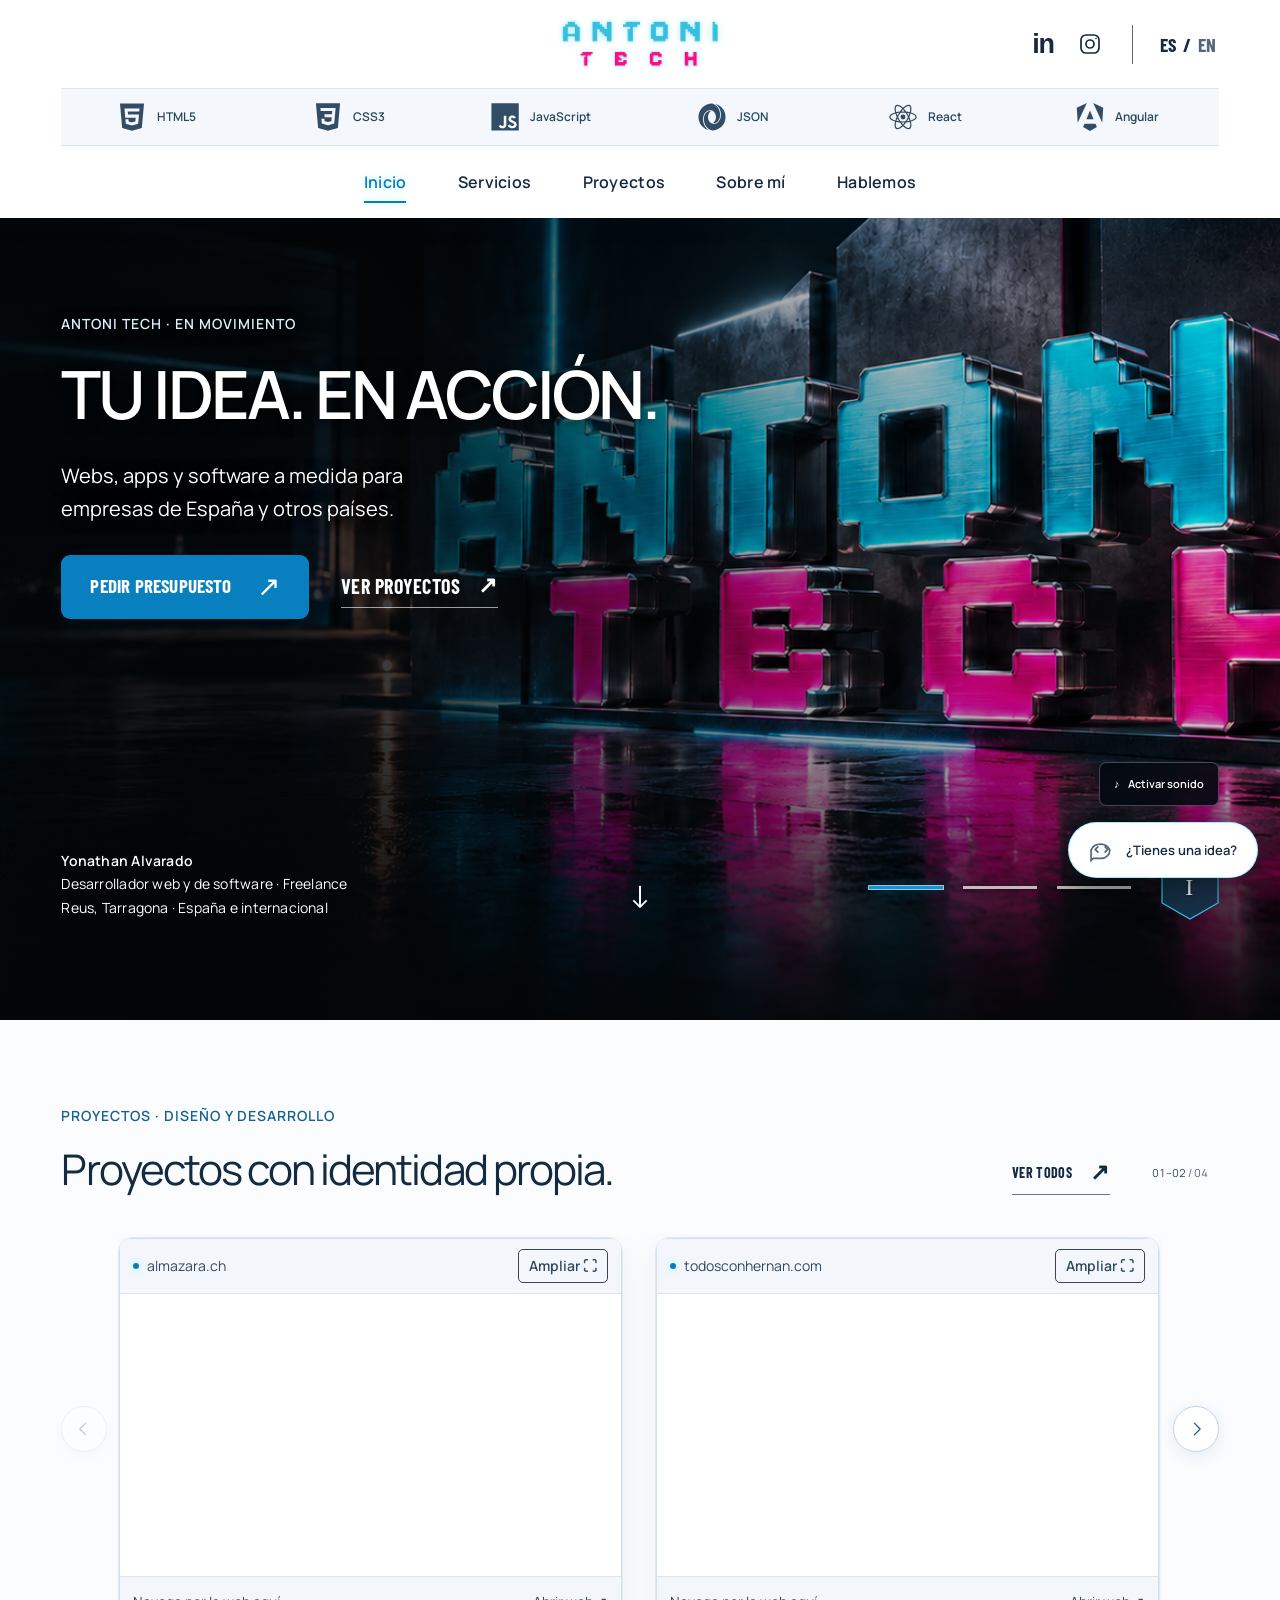
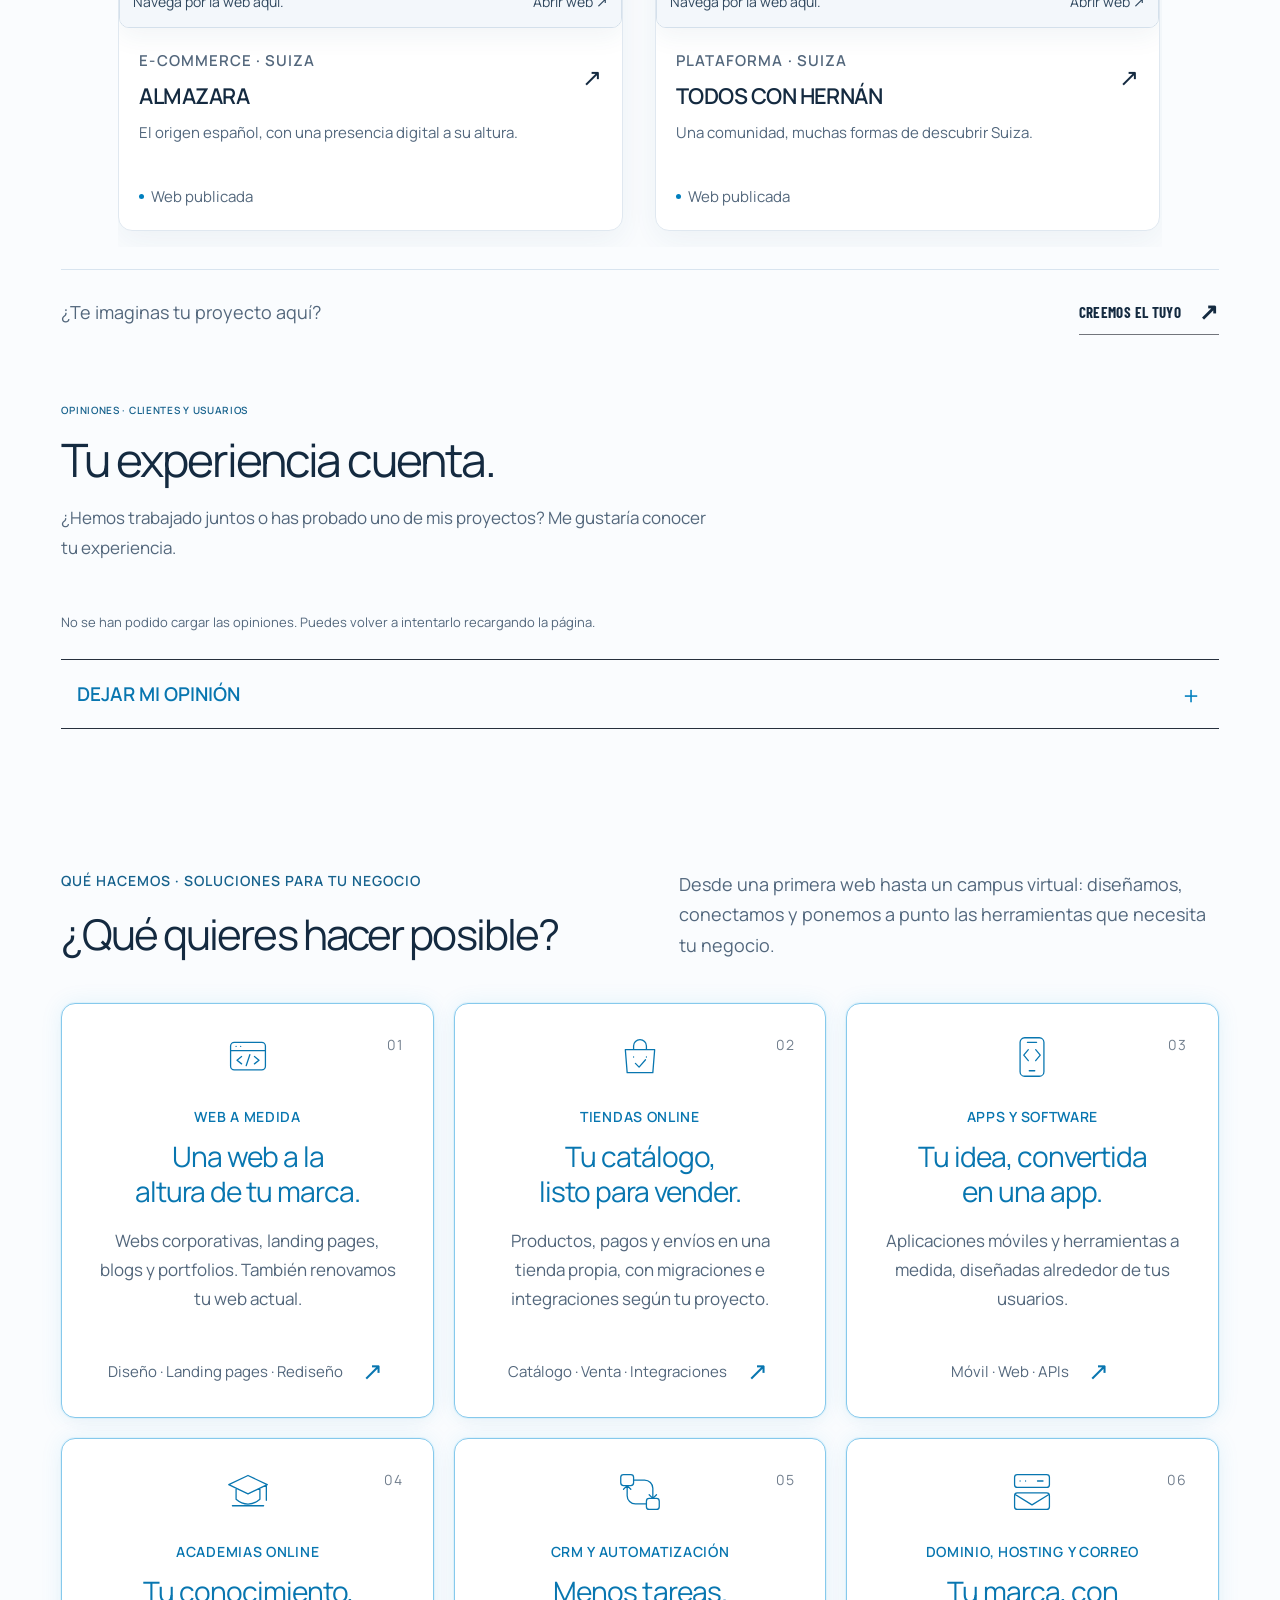
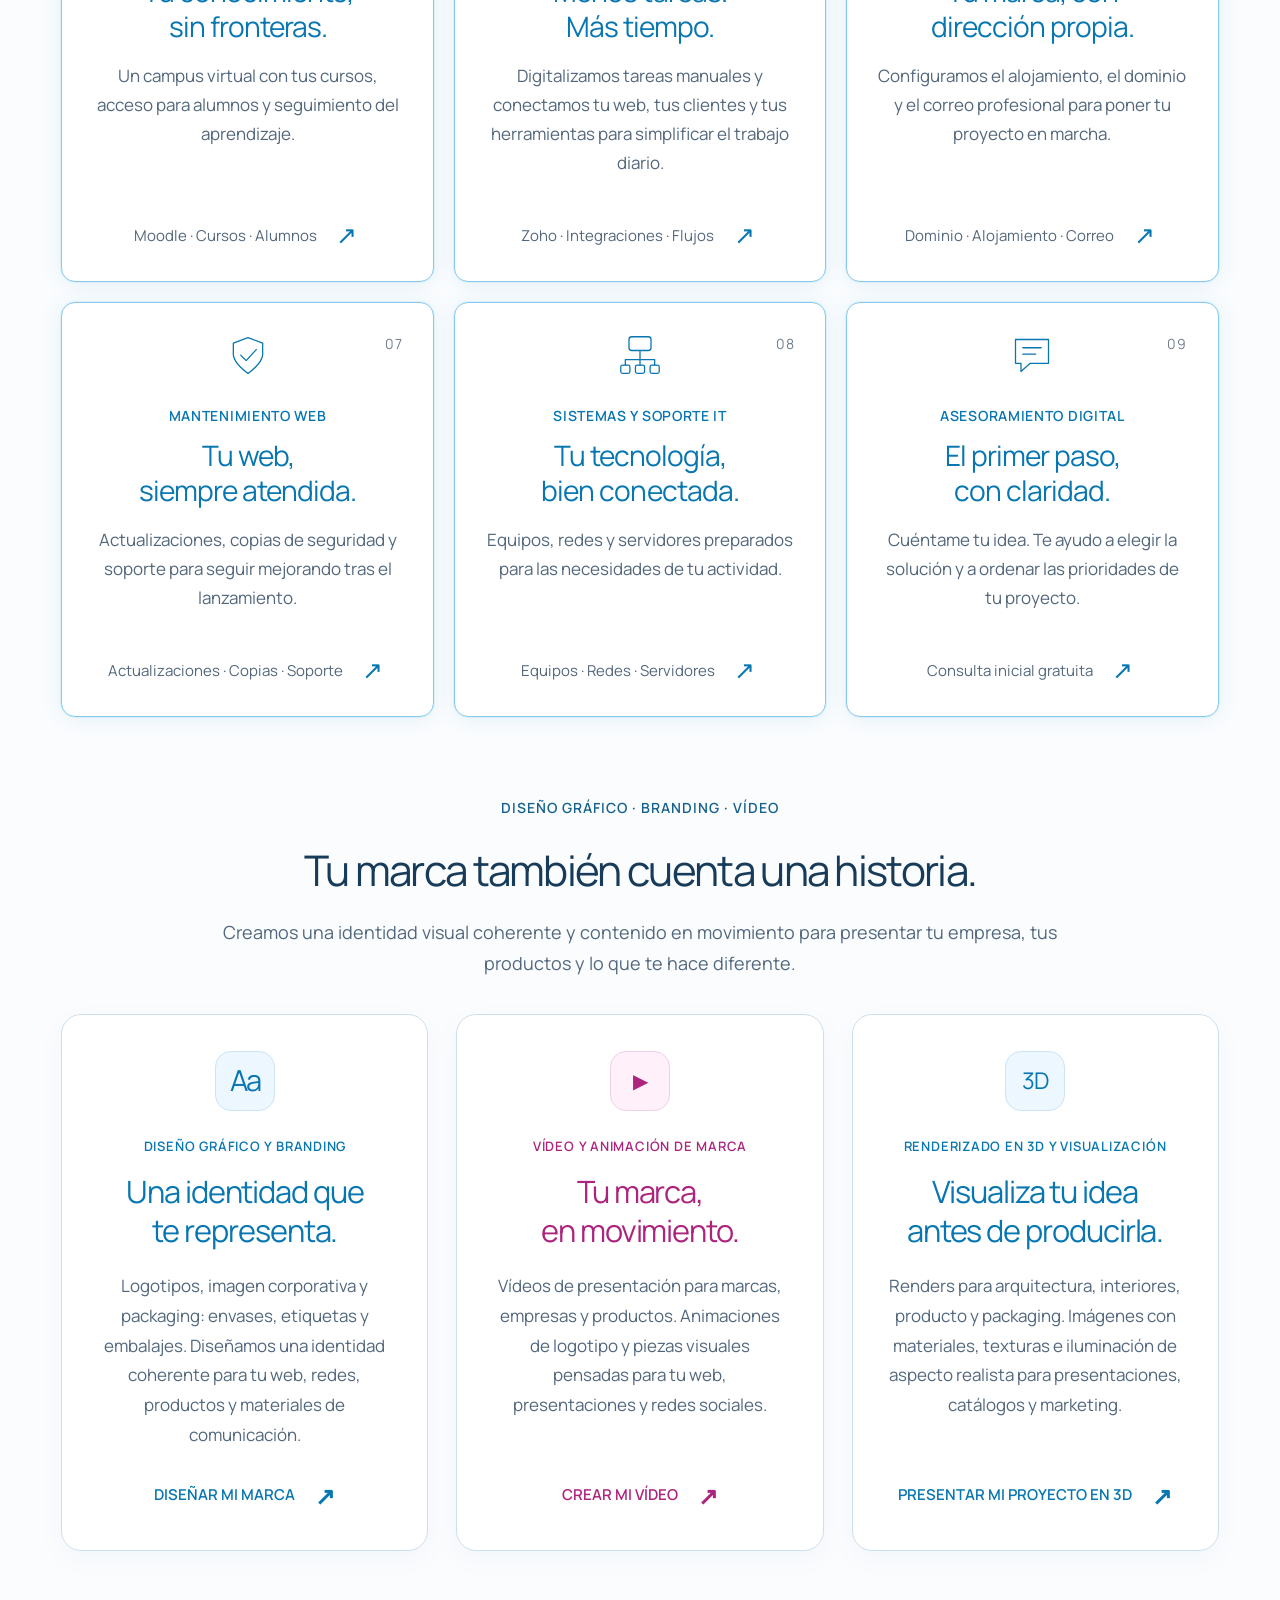
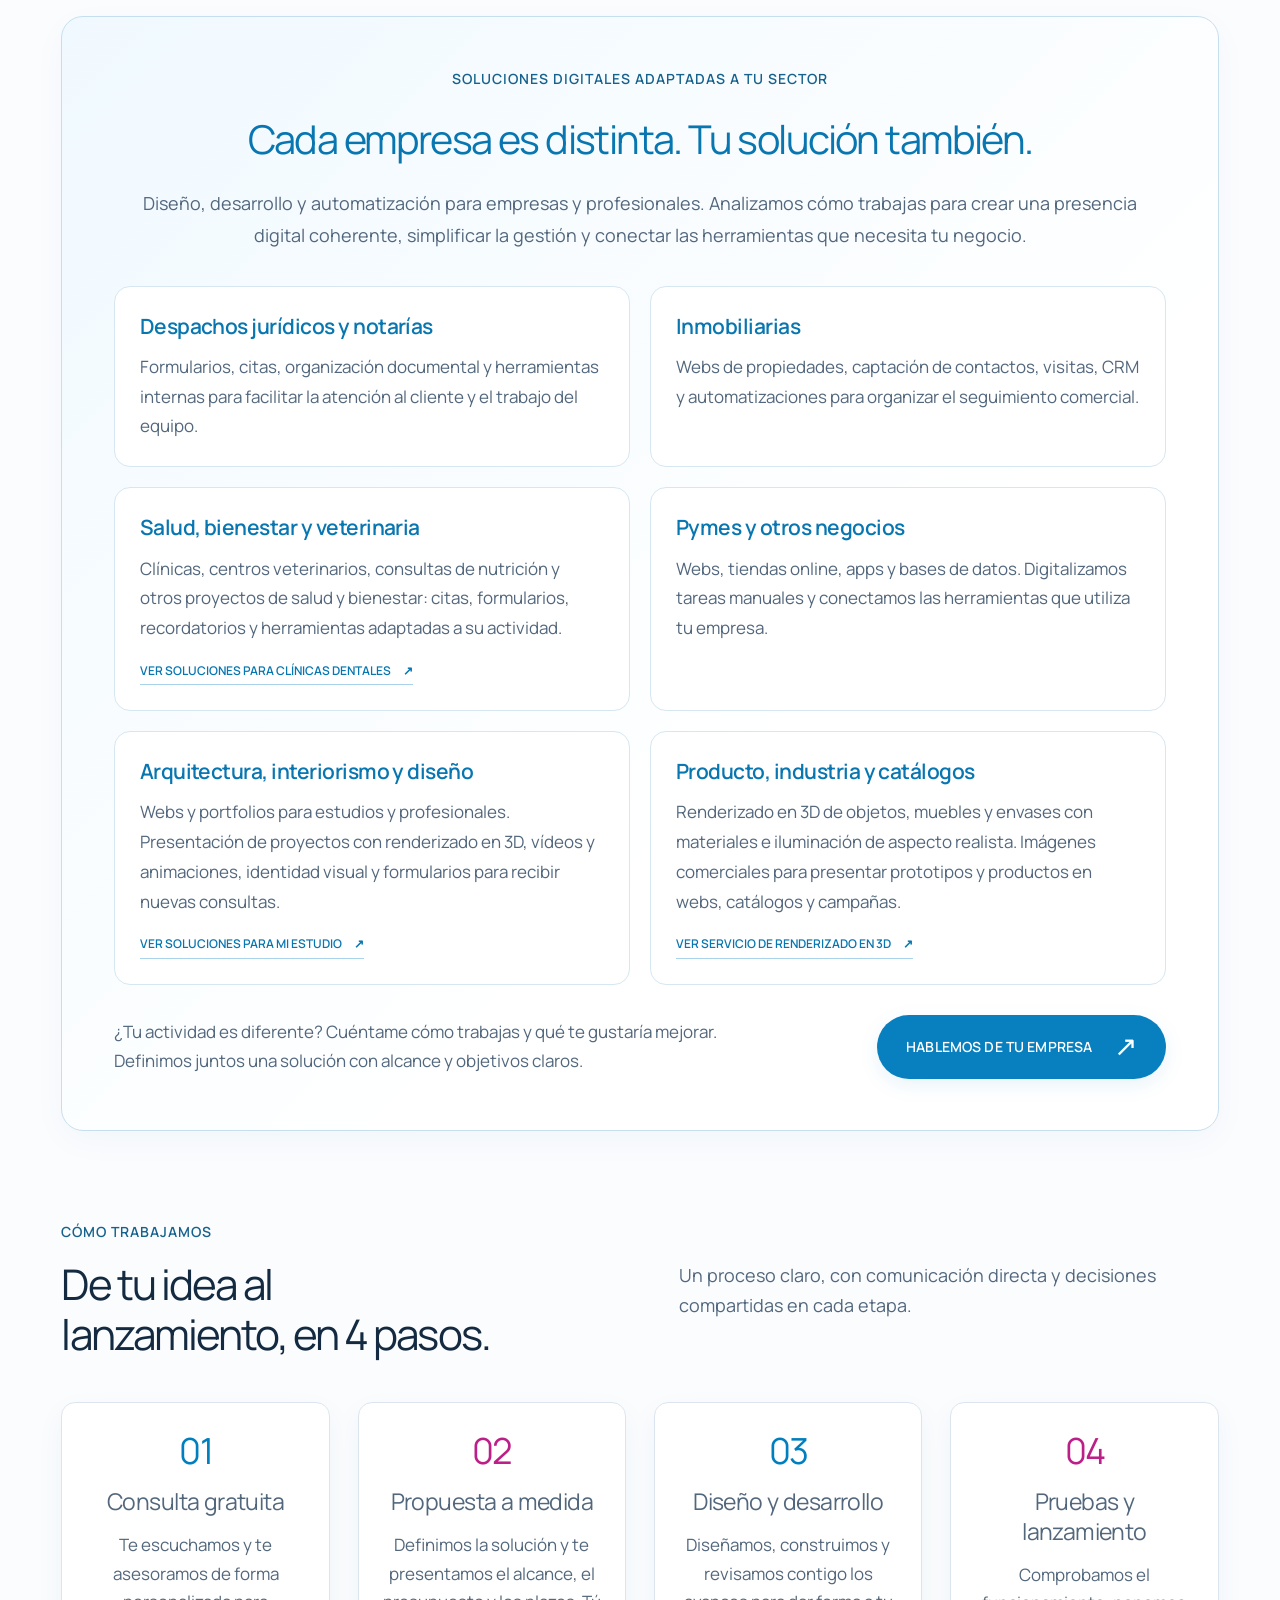
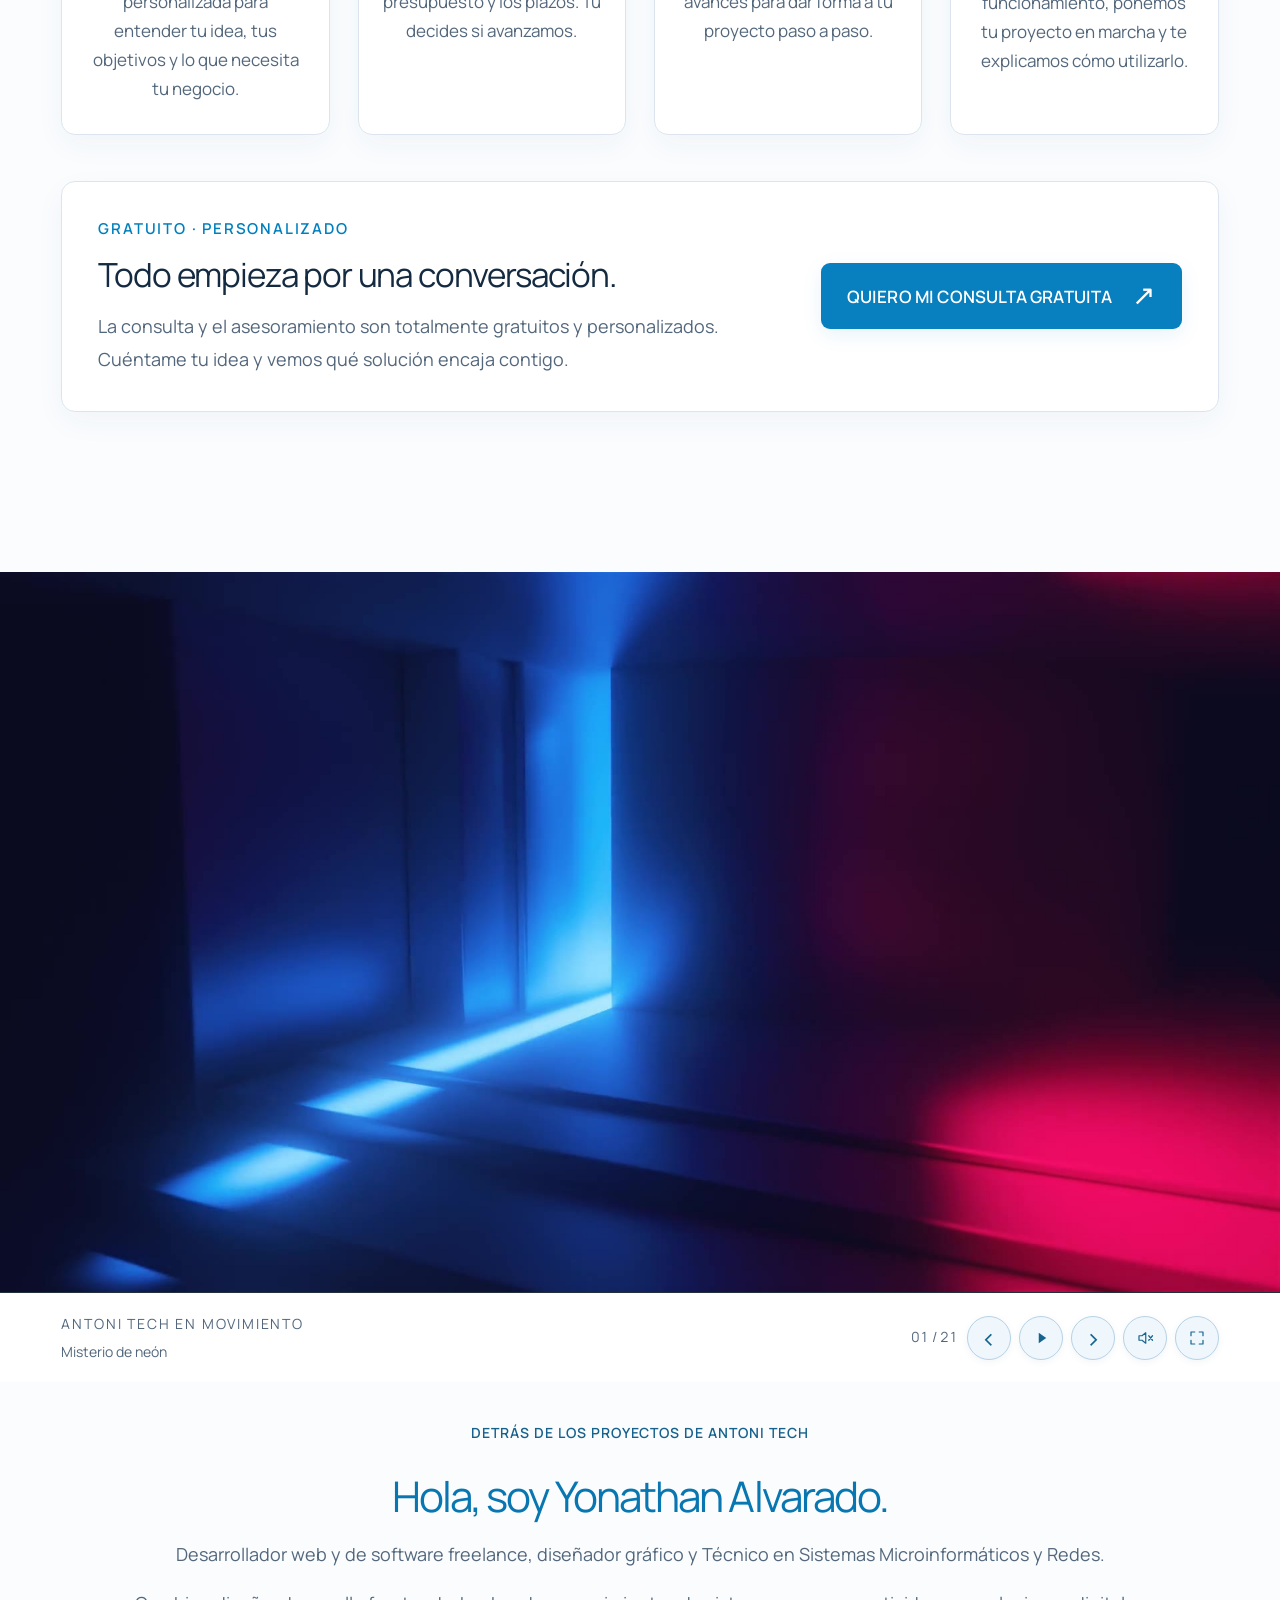
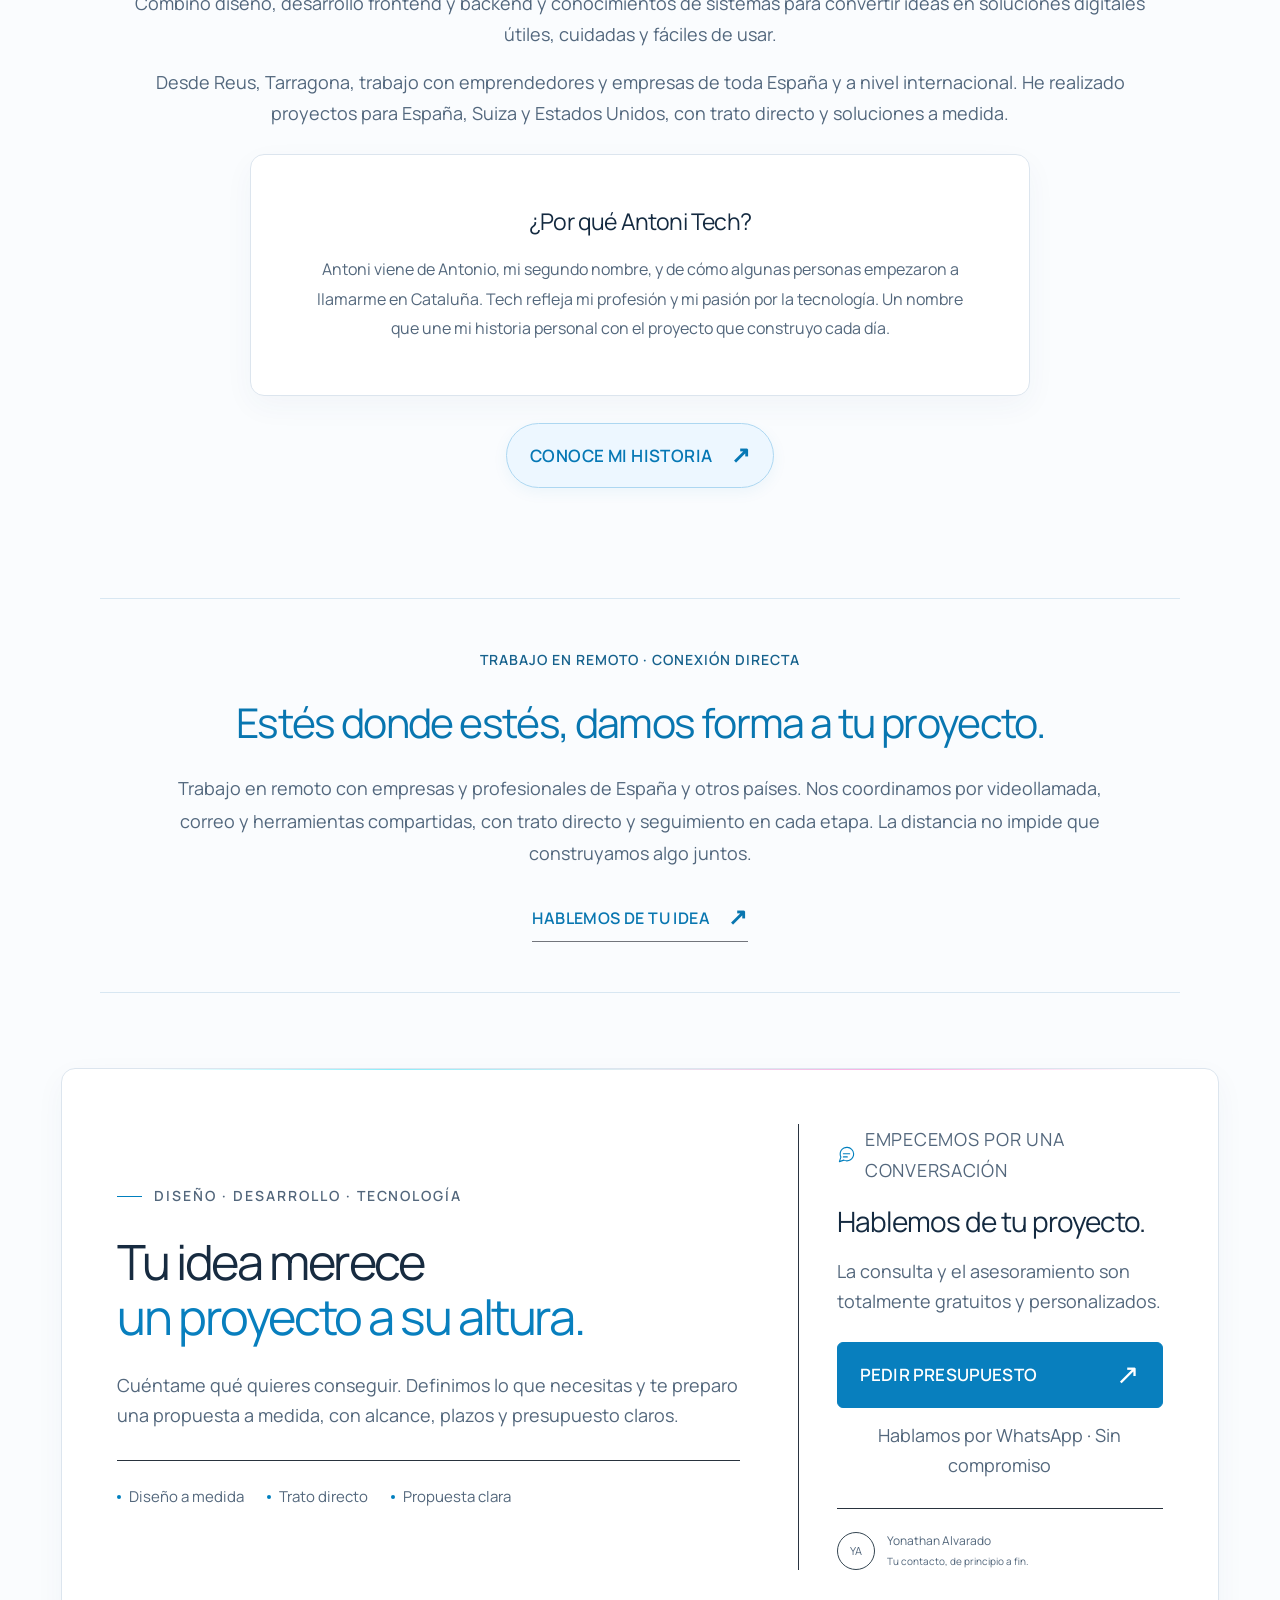
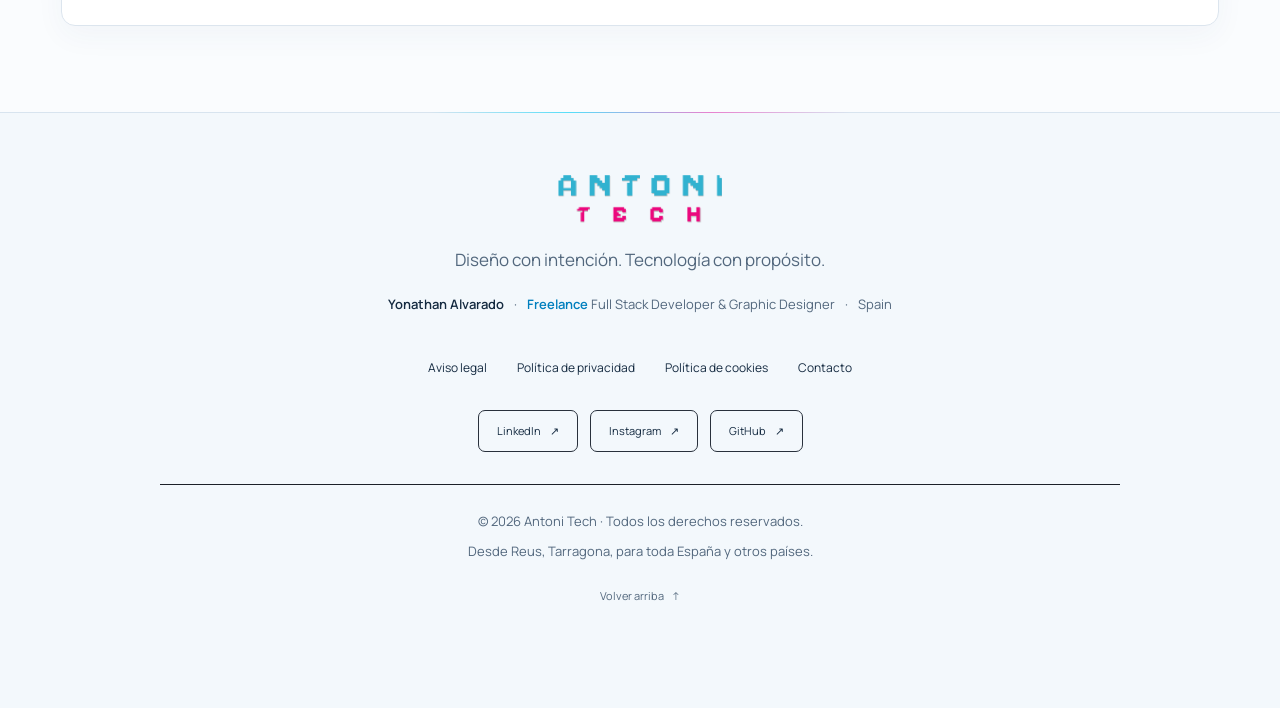
==== commit e7bcbbe2: "Actual WEB" ====
--- a/index.html
+++ b/index.html
@@ -2,7 +2,7 @@
 <html lang="es"><head><meta charset="utf-8"><meta name="viewport" content="width=device-width, initial-scale=1, viewport-fit=cover">
 <title data-es="Desarrollo web y software freelance en España · Antoni Tech" data-en="Freelance web and software development in Spain · Antoni Tech">Desarrollo web y software freelance en España · Antoni Tech</title>
 <meta name="author" content="Yonathan Alvarado"><meta name="description" content="Yonathan Alvarado, desarrollador web y de software freelance en Reus. Diseño gráfico y sistemas para empresas de España y proyectos internacionales." data-es="Yonathan Alvarado, desarrollador web y de software freelance en Reus. Diseño gráfico y sistemas para empresas de España y proyectos internacionales." data-en="Yonathan Alvarado, freelance web and software developer in Reus. Graphic design and IT systems for businesses in Spain and international projects." data-i18n-attr="content"><meta name="theme-color" content="#080a0e"><link rel="canonical" href="https://antonitech.es/">
-<meta property="og:title" content="Desarrollo web y software freelance en España · Antoni Tech"><meta property="og:description" content="Yonathan Alvarado, desarrollador web y de software freelance en Reus. Diseño gráfico y sistemas para empresas de España y proyectos internacionales."><meta property="og:type" content="website"><meta property="og:url" content="https://antonitech.es/"><meta property="og:image" content="https://antonitech.es/assets/hero-metallic.png"><meta property="og:locale" content="es_ES"><meta name="twitter:card" content="summary_large_image"><link rel="icon" href="./assets/antoni-tech-logo.png" type="image/png"><link rel="preload" href="./assets/barlow-condensed-800.ttf" as="font" type="font/ttf" crossorigin><link rel="stylesheet" href="./assets/site.css?v=9b2bd3237c"><link rel="stylesheet" href="./assets/minimal.css?v=0efb3f55ea"><link rel="stylesheet" href="./assets/showcase.css?v=391486834e"><link rel="stylesheet" href="./assets/navigation.css?v=d622c39300"><link rel="stylesheet" href="./assets/hero-media.css?v=303b6b00ee"><link rel="stylesheet" href="./assets/assistant.css?v=bf14a8760d"><link rel="stylesheet" href="./assets/responsive.css?v=92596ed4ba"><link rel="stylesheet" href="./assets/reviews.css?v=718ccfb162"><script type="module" src="./assets/reviews.mjs?v=4d06174ab5"></script><script type="module" src="./assets/assistant.mjs?v=11e9ee3838"></script><script src="./assets/site.js?v=ed685ef84c" defer></script><script src="./assets/navigation.js?v=28f176536f" defer></script></head>
+<meta property="og:title" content="Desarrollo web y software freelance en España · Antoni Tech"><meta property="og:description" content="Yonathan Alvarado, desarrollador web y de software freelance en Reus. Diseño gráfico y sistemas para empresas de España y proyectos internacionales."><meta property="og:type" content="website"><meta property="og:url" content="https://antonitech.es/"><meta property="og:image" content="https://antonitech.es/assets/hero-metallic.png"><meta property="og:locale" content="es_ES"><meta name="twitter:card" content="summary_large_image"><link rel="icon" href="./assets/antoni-tech-logo.png" type="image/png"><link rel="preload" href="./assets/barlow-condensed-800.ttf" as="font" type="font/ttf" crossorigin><link rel="stylesheet" href="./assets/site.css?v=9b2bd3237c"><link rel="stylesheet" href="./assets/minimal.css?v=0efb3f55ea"><link rel="stylesheet" href="./assets/showcase.css?v=391486834e"><link rel="stylesheet" href="./assets/navigation.css?v=d622c39300"><link rel="stylesheet" href="./assets/hero-media.css?v=bc6b47ca57"><link rel="stylesheet" href="./assets/assistant.css?v=bf14a8760d"><link rel="stylesheet" href="./assets/responsive.css?v=7dd0f3e524"><link rel="stylesheet" href="./assets/reviews.css?v=718ccfb162"><script type="module" src="./assets/reviews.mjs?v=4d06174ab5"></script><script type="module" src="./assets/assistant.mjs?v=11e9ee3838"></script><script src="./assets/site.js?v=f391092837" defer></script><script src="./assets/navigation.js?v=28f176536f" defer></script><link rel="stylesheet" href="assets/light-tech.css?v=20261019-publicacion-2"></head>
 <body id="top" class="home-page"><a class="skip-link" href="#contenido"><span data-es="Saltar al contenido" data-en="Skip to content">Saltar al contenido</span></a>
     <div class="header-spacer" aria-hidden="true"></div><header class="site-header" data-adaptive-header><div class="header-top">
     <a class="brand" href="./index.html" aria-label="Antoni Tech · Inicio"><span class="logo-crop"><img src="./assets/antoni-tech-logo.png" alt="Antoni Tech" width="1500" height="1548"></span></a>
@@ -12,8 +12,8 @@
       <a class="brand compact-brand" href="./index.html" aria-label="Antoni Tech · Inicio / Home"><span class="logo-crop"><img src="./assets/antoni-tech-logo.png" alt="Antoni Tech" width="1500" height="1548"></span></a>
       <nav class="primary-nav" id="primary-navigation" aria-label="Principal / Main navigation"><a href="./index.html" aria-current="page"><span data-es="Inicio" data-en="Home">Inicio</span></a><a href="./servicios/index.html"><span data-es="Servicios" data-en="Services">Servicios</span></a><a href="./proyectos/index.html" class="nav-projects"><span data-es="Proyectos" data-en="Work">Proyectos</span></a><a href="./sobre-mi/index.html"><span data-es="Sobre mí" data-en="About">Sobre mí</span></a><a href="./contacto/index.html"><span data-es="Hablemos" data-en="Let’s talk">Hablemos</span></a></nav>
       <div class="compact-actions"><a class="header-whatsapp" href="https://wa.me/34635977484?text=Hola%2C%20Yonathan.%20Me%20gustar%C3%ADa%20pedir%20presupuesto%20para%20mi%20proyecto." data-whatsapp data-url-es="https://wa.me/34635977484?text=Hola%2C%20Yonathan.%20Me%20gustar%C3%ADa%20pedir%20presupuesto%20para%20mi%20proyecto." data-url-en="https://wa.me/34635977484?text=Hi%20Yonathan%2C%20I%20would%20like%20to%20request%20a%20quote%20for%20my%20project." target="_blank" rel="noopener noreferrer" aria-label="Hablemos por WhatsApp" data-es="Hablemos por WhatsApp" data-en="Let’s talk on WhatsApp" data-i18n-attr="aria-label"><svg viewBox="0 0 24 24" fill="none" stroke="currentColor" stroke-width="1.6" aria-hidden="true"><path d="M20.5 11.5a8.5 8.5 0 0 1-12.3 7.6L3 21l1.9-5.2A8.5 8.5 0 1 1 20.5 11.5Z"/><path d="M8 8c0 4 4 8 8 8l1-2-3-1-1 1-3-3 1-1-1-3-2 1Z"/></svg><span class="header-whatsapp-desktop"><span data-es="Hablemos" data-en="Let’s talk">Hablemos</span></span><span class="header-whatsapp-mobile">WhatsApp</span></a><button class="nav-toggle" type="button" aria-controls="primary-navigation" aria-expanded="false"><span data-es="Menú" data-en="Menu">Menú</span><span class="nav-toggle-icon" aria-hidden="true"></span></button></div>
-    </div></header><main id="contenido"><section class="hero" aria-labelledby="hero-title"><img class="hero-art" src="./assets/hero-metallic.png" width="1672" height="941" fetchpriority="high" alt="Logo metálico de Antoni Tech en cian y magenta, con reflejos sobre el suelo"><img class="hero-logo-light" src="./assets/hero-metallic.png" alt="" aria-hidden="true" width="1672" height="941"><img class="hero-services-art" src="./assets/hero-services.png?v=5dd91156c1" width="1672" height="941" alt="Diseño de software con una interfaz web, una aplicación móvil y módulos conectados" data-es="Diseño de software con una interfaz web, una aplicación móvil y módulos conectados" data-en="Software design with a web interface, a mobile app and connected modules" data-i18n-attr="alt" loading="eager" decoding="async" aria-hidden="true"><div class="hero-film-layer" aria-hidden="true" inert><video class="hero-film" playsinline muted preload="none" poster="./assets/hero-metallic.png" controls aria-label="Vídeo de presentación de Antoni Tech"><source src="./assets/hero-cyber-film.mp4?v=5777adbd46" type="video/mp4"><span data-es="Tu navegador no admite vídeo." data-en="Your browser does not support video.">Tu navegador no admite vídeo.</span></video><button class="hero-film-start" type="button" hidden><span data-es="Reproducir vídeo" data-en="Play video">Reproducir vídeo</span> ▷</button><button class="hero-sound" type="button" aria-pressed="false" aria-label="Activar sonido"><span aria-hidden="true">♪</span><span data-hero-sound-label><span data-es="Activar sonido" data-en="Enable sound">Activar sonido</span></span></button></div><div class="hero-shade"></div>
-    <div class="hero-content wrap"><div id="hero-copy"><p class="eyebrow" data-hero-eyebrow data-es="DESARROLLO WEB · DISEÑO · TECNOLOGÍA" data-en="WEB DEVELOPMENT · DESIGN · TECHNOLOGY">DESARROLLO WEB · DISEÑO · TECNOLOGÍA</p><h1 id="hero-title"><span data-hero-line data-es="DISEÑO." data-en="DESIGN.">DISEÑO.</span><br><span data-hero-line data-es="CÓDIGO." data-en="CODE.">CÓDIGO.</span><br><span data-hero-line data-es="IMPACTO." data-en="IMPACT.">IMPACTO.</span></h1><p class="hero-description" data-hero-description data-es="Webs, apps móviles y software a medida para dar forma a tu próximo proyecto." data-en="Websites, mobile apps and custom software to bring your next project to life.">Webs, apps móviles y software a medida para dar forma a tu próximo proyecto.</p></div>
+    </div></header><main id="contenido"><section class="hero" aria-labelledby="hero-title"><img class="hero-art" src="./assets/hero-metallic.png" width="1672" height="941" fetchpriority="high" alt="Logo metálico de Antoni Tech en cian y magenta, con reflejos sobre el suelo"><img class="hero-logo-light" src="./assets/hero-metallic.png" alt="" aria-hidden="true" width="1672" height="941"><img class="hero-services-art" src="./assets/hero-services.png?v=60ff42adf2" width="1860" height="845" alt="Montaje ilustrativo de Almazara, Todos con Hernán y Edis Alvarado en portátil, tablet y móvil" data-es="Montaje ilustrativo de Almazara, Todos con Hernán y Edis Alvarado en portátil, tablet y móvil" data-en="Illustrative mockups of Almazara, Todos con Hernán and Edis Alvarado on a laptop, tablet and phone" data-i18n-attr="alt" loading="eager" decoding="async" aria-hidden="true"><div class="hero-film-layer" aria-hidden="true" inert><video class="hero-film" playsinline muted preload="none" poster="./assets/hero-metallic.png" controls aria-label="Vídeo de presentación de Antoni Tech"><source src="./assets/hero-cyber-film.mp4?v=5777adbd46" type="video/mp4"><span data-es="Tu navegador no admite vídeo." data-en="Your browser does not support video.">Tu navegador no admite vídeo.</span></video><button class="hero-film-start" type="button" hidden><span data-es="Reproducir vídeo" data-en="Play video">Reproducir vídeo</span> ▷</button><button class="hero-sound" type="button" aria-pressed="false" aria-label="Activar sonido"><span aria-hidden="true">♪</span><span data-hero-sound-label><span data-es="Activar sonido" data-en="Enable sound">Activar sonido</span></span></button></div><div class="hero-shade"></div>
+    <div class="hero-content wrap"><div id="hero-copy"><p class="eyebrow" data-hero-eyebrow data-es="DESARROLLO WEB · DISEÑO · TECNOLOGÍA" data-en="WEB DEVELOPMENT · DESIGN · TECHNOLOGY">DESARROLLO WEB · DISEÑO · TECNOLOGÍA</p><h1 id="hero-title"><span data-hero-line data-es="DISEÑO." data-en="DESIGN.">DISEÑO.</span> <span data-hero-line data-es="CÓDIGO." data-en="CODE.">CÓDIGO.</span> <span data-hero-line data-es="IMPACTO." data-en="IMPACT.">IMPACTO.</span></h1><p class="hero-description" data-hero-description data-es="Webs, apps móviles y software a medida para dar forma a tu próximo proyecto." data-en="Websites, mobile apps and custom software to bring your next project to life.">Webs, apps móviles y software a medida para dar forma a tu próximo proyecto.</p></div>
     <div class="hero-actions"><a class="button button-solid" href="https://wa.me/34635977484?text=Hola%2C%20Yonathan.%20Me%20gustar%C3%ADa%20pedir%20presupuesto%20para%20mi%20proyecto." target="_blank" rel="noopener noreferrer" data-whatsapp data-url-es="https://wa.me/34635977484?text=Hola%2C%20Yonathan.%20Me%20gustar%C3%ADa%20pedir%20presupuesto%20para%20mi%20proyecto." data-url-en="https://wa.me/34635977484?text=Hi%20Yonathan%2C%20I%20would%20like%20to%20request%20a%20quote%20for%20my%20project."><span data-es="PEDIR PRESUPUESTO" data-en="REQUEST A QUOTE">PEDIR PRESUPUESTO</span><span aria-hidden="true">↗</span></a><a class="text-link" href="./proyectos/index.html"><span data-es="VER PROYECTOS" data-en="VIEW WORK">VER PROYECTOS</span><span aria-hidden="true">↗</span></a></div></div>
     <div class="hero-bottom wrap"><div class="hero-signature"><p>Yonathan Alvarado</p><p data-es="Desarrollador web y de software · Freelance" data-en="Web &amp; Software Developer · Freelance">Desarrollador web y de software · Freelance</p><p data-es="Reus, Tarragona · España e internacional" data-en="Reus, Tarragona · Spain &amp; international">Reus, Tarragona · España e internacional</p></div><a href="#seleccion" class="scroll-cue" aria-label="Ver proyectos seleccionados / Selected work">↓</a><div class="hero-controls"><div class="slide-selectors" role="group" aria-label="Presentación / Slideshow"><button class="slide-selector" type="button" data-slide="0" aria-pressed="true" aria-label="1. Vídeo de Antoni Tech" data-es="1. Vídeo de Antoni Tech" data-en="1. Antoni Tech film" data-i18n-attr="aria-label" aria-controls="hero-copy"><span aria-hidden="true"></span></button><button class="slide-selector" type="button" data-slide="1" aria-pressed="false" aria-label="2. Diseño, código e impacto" data-es="2. Diseño, código e impacto" data-en="2. Design, code and impact" data-i18n-attr="aria-label" aria-controls="hero-copy"><span aria-hidden="true"></span></button><button class="slide-selector" type="button" data-slide="2" aria-pressed="false" aria-label="3. Soluciones digitales para tu negocio" data-es="3. Soluciones digitales para tu negocio" data-en="3. Digital solutions for your business" data-i18n-attr="aria-label" aria-controls="hero-copy"><span aria-hidden="true"></span></button></div><button class="motion-toggle" type="button" aria-label="Pausar presentación" aria-pressed="false"><span class="sr-only" data-es="PAUSAR PRESENTACIÓN" data-en="PAUSE SLIDESHOW">PAUSAR PRESENTACIÓN</span><span aria-hidden="true">Ⅱ</span></button></div><span id="slide-status" class="sr-only" role="status"></span></div></section>
     <section class="work-section wrap" id="seleccion" aria-labelledby="work-title">
@@ -29,7 +29,11 @@
     <div class="browser-toolbar"><span class="browser-address" id="preview-title-todos-con-hernan"><span class="live-dot" aria-hidden="true"></span>todosconhernan.com</span><button type="button" class="browser-expand" aria-expanded="false"><span class="expand-label"><span data-es="Ampliar" data-en="Expand">Ampliar</span> ⛶</span><span class="collapse-label"><span data-es="Volver al recuadro" data-en="Back to preview">Volver al recuadro</span> ×</span></button></div>
     <div class="browser-viewport"><iframe class="browser-frame" src="https://www.todosconhernan.com/" title="Web de TODOS CON HERNÁN" data-es="Web de TODOS CON HERNÁN" data-en="TODOS CON HERNÁN website" data-i18n-attr="title" loading="lazy" referrerpolicy="strict-origin-when-cross-origin" sandbox="allow-scripts allow-same-origin allow-forms allow-popups allow-popups-to-escape-sandbox allow-downloads"></iframe></div>
     <div class="browser-footer"><span><span data-es="Navega por la web aquí." data-en="Explore the website here.">Navega por la web aquí.</span></span><a href="https://www.todosconhernan.com/" target="_blank" rel="noopener noreferrer"><span data-es="Abrir web" data-en="Open website">Abrir web</span> ↗</a></div>
-    </dialog></div><a class="project-card-link" href="./proyectos/todos-con-hernan/index.html"><div class="project-caption"><div><p data-es="Plataforma · Suiza" data-en="Platform · Switzerland" class="project-category">Plataforma · Suiza</p><h3>TODOS CON HERNÁN</h3></div><span aria-hidden="true">↗</span></div><p data-es="Una comunidad, muchas formas de descubrir Suiza." data-en="One community, many ways to discover Switzerland." class="project-description">Una comunidad, muchas formas de descubrir Suiza.</p><p data-es="Web publicada" data-en="Published website" class="project-state">Web publicada</p></a></article><article class="project-card studi1" data-category="business"><a class="project-card-link" href="./proyectos/studi1/index.html"><div class="project-cover"><div class="studi-official-art"><img src="./assets/studi1-official.png?v=ccd411324a" alt="Logo oficial de Gimnàs Studi1 · Raúl Beas" width="2048" height="701" loading="lazy"></div><span class="project-index">03 / 04</span></div><div class="project-caption"><div><p data-es="Web de negocio · Reus" data-en="Business website · Reus" class="project-category">Web de negocio · Reus</p><h3>GIMNÀS STUDI1</h3></div><span aria-hidden="true">↗</span></div><p data-es="La energía de un gimnasio, llevada a su identidad digital." data-en="A gym’s energy, translated into its digital identity." class="project-description">La energía de un gimnasio, llevada a su identidad digital.</p><p data-es="Diseño / en desarrollo" data-en="Design / in development" class="project-state is-development">Diseño / en desarrollo</p></a></article><article class="project-card edis-alvarado" data-category="business"><a class="project-card-link" href="./proyectos/edis-alvarado/index.html"><div class="project-cover"><img src="./assets/edis-logo.png" alt="Identidad visual de Edis Alvarado, autor" loading="lazy" class="project-image"><span class="project-index">04 / 04</span></div><div class="project-caption"><div><p data-es="Web de autor · Miami" data-en="Author website · Miami" class="project-category">Web de autor · Miami</p><h3>EDIS ALVARADO</h3></div><span aria-hidden="true">↗</span></div><p data-es="Una historia que encuentra su espacio en internet." data-en="A story that finds its place online." class="project-description">Una historia que encuentra su espacio en internet.</p><p data-es="Web publicada" data-en="Published website" class="project-state">Web publicada</p></a></article></div>
+    </dialog></div><a class="project-card-link" href="./proyectos/todos-con-hernan/index.html"><div class="project-caption"><div><p data-es="Plataforma · Suiza" data-en="Platform · Switzerland" class="project-category">Plataforma · Suiza</p><h3>TODOS CON HERNÁN</h3></div><span aria-hidden="true">↗</span></div><p data-es="Una comunidad, muchas formas de descubrir Suiza." data-en="One community, many ways to discover Switzerland." class="project-description">Una comunidad, muchas formas de descubrir Suiza.</p><p data-es="Web publicada" data-en="Published website" class="project-state">Web publicada</p></a></article><article class="project-card studi1" data-category="business"><a class="project-card-link" href="./proyectos/studi1/index.html"><div class="project-cover"><div class="studi-official-art"><img src="./assets/studi1-official.png?v=ccd411324a" alt="Logo oficial de Gimnàs Studi1 · Raúl Beas" width="2048" height="701" loading="lazy"></div><span class="project-index">03 / 04</span></div><div class="project-caption"><div><p data-es="Web de negocio · Reus" data-en="Business website · Reus" class="project-category">Web de negocio · Reus</p><h3>GIMNÀS STUDI1</h3></div><span aria-hidden="true">↗</span></div><p data-es="La energía de un gimnasio, llevada a su identidad digital." data-en="A gym’s energy, translated into its digital identity." class="project-description">La energía de un gimnasio, llevada a su identidad digital.</p><p data-es="Diseño / en desarrollo" data-en="Design / in development" class="project-state is-development">Diseño / en desarrollo</p></a></article><article class="project-card edis-alvarado" data-category="business"><div class="project-browser-slot"><dialog open class="project-browser" aria-labelledby="preview-title-edis-alvarado">
+    <div class="browser-toolbar"><span class="browser-address" id="preview-title-edis-alvarado"><span class="live-dot" aria-hidden="true"></span>techantoni380-create.github.io</span><button type="button" class="browser-expand" aria-expanded="false"><span class="expand-label"><span data-es="Ampliar" data-en="Expand">Ampliar</span> ⛶</span><span class="collapse-label"><span data-es="Volver al recuadro" data-en="Back to preview">Volver al recuadro</span> ×</span></button></div>
+    <div class="browser-viewport"><iframe class="browser-frame" src="https://techantoni380-create.github.io/Edis-Alvarado-Book1/" title="Web de EDIS ALVARADO" data-es="Web de EDIS ALVARADO" data-en="EDIS ALVARADO website" data-i18n-attr="title" loading="lazy" referrerpolicy="strict-origin-when-cross-origin" sandbox="allow-scripts allow-same-origin allow-forms allow-popups allow-popups-to-escape-sandbox allow-downloads"></iframe></div>
+    <div class="browser-footer"><span><span data-es="Navega por la web aquí." data-en="Explore the website here.">Navega por la web aquí.</span></span><a href="https://techantoni380-create.github.io/Edis-Alvarado-Book1/" target="_blank" rel="noopener noreferrer"><span data-es="Abrir web" data-en="Open website">Abrir web</span> ↗</a></div>
+    </dialog></div><a class="project-card-link" href="./proyectos/edis-alvarado/index.html"><div class="project-caption"><div><p data-es="Web de autor · Miami" data-en="Author website · Miami" class="project-category">Web de autor · Miami</p><h3>EDIS ALVARADO</h3></div><span aria-hidden="true">↗</span></div><p data-es="Una historia que encuentra su espacio en internet." data-en="A story that finds its place online." class="project-description">Una historia que encuentra su espacio en internet.</p><p data-es="Web publicada" data-en="Published website" class="project-state">Web publicada</p></a></article></div>
     <button class="gallery-arrow gallery-next" type="button" data-project-next aria-controls="project-gallery" aria-label="Proyecto siguiente" data-es="Proyecto siguiente" data-en="Next project" data-i18n-attr="aria-label"><svg viewBox="0 0 24 24" aria-hidden="true"><path d="m10 5 7 7-7 7"/></svg></button>
     </div>
     <p class="sr-only" id="gallery-status" role="status" aria-live="polite" aria-atomic="true"></p>
@@ -57,12 +61,12 @@
         </form>
       </div></details>
     </section>
-    <section class="services-section wrap" aria-labelledby="solutions-title"><div class="section-top"><div><p data-es="QUÉ HACEMOS · SOLUCIONES PARA TU NEGOCIO" data-en="WHAT WE DO · SOLUTIONS FOR YOUR BUSINESS" class="eyebrow">QUÉ HACEMOS · SOLUCIONES PARA TU NEGOCIO</p><h2 id="solutions-title"><span data-es="¿Qué quieres hacer posible?" data-en="What do you want to make possible?">¿Qué quieres hacer posible?</span></h2></div><p data-es="Desde una primera web hasta un campus virtual: diseñamos, conectamos y ponemos a punto las herramientas que necesita tu negocio." data-en="From your first website to a learning platform: we design, connect and set up the tools your business needs." class="section-intro">Desde una primera web hasta un campus virtual: diseñamos, conectamos y ponemos a punto las herramientas que necesita tu negocio.</p></div><div class="solutions-grid"><a class="solution-card" href="./servicios/index.html#web"><div class="solution-card-top"><span class="solution-icon"><svg viewBox="0 0 48 48" aria-hidden="true"><rect x="5" y="8" width="38" height="30" rx="4"/><path d="M5 17h38M11 12.5h.01M16 12.5h.01m1 11-5 4 5 4m14-8 5 4-5 4m-5-10-4 12"/></svg></span><span class="solution-number">01</span></div><p data-es="WEB A MEDIDA" data-en="CUSTOM WEBSITES" class="solution-category">WEB A MEDIDA</p><h3 data-es="Una web a la altura de tu marca." data-en="A website worthy of your brand.">Una web a la altura de tu marca.</h3><p data-es="Webs corporativas, landing pages, blogs y portfolios. También renovamos tu web actual." data-en="Business websites, landing pages, blogs and portfolios. We also refresh existing websites." class="solution-description">Webs corporativas, landing pages, blogs y portfolios. También renovamos tu web actual.</p><div class="solution-card-bottom"><span data-es="Diseño · Landing pages · Rediseño" data-en="Design · Landing pages · Redesign" class="solution-meta">Diseño · Landing pages · Rediseño</span><span class="solution-open"><span class="sr-only"><span data-es="Ver servicio" data-en="View service">Ver servicio</span></span><span aria-hidden="true">↗</span></span></div></a><a class="solution-card" href="./servicios/index.html#ecommerce"><div class="solution-card-top"><span class="solution-icon"><svg viewBox="0 0 48 48" aria-hidden="true"><path d="M8 16h32l-2 25H10L8 16Zm9 0v-4a7 7 0 0 1 14 0v4M17 24h.01M31 24h.01"/><path d="m19 31 4 4 7-8"/></svg></span><span class="solution-number">02</span></div><p data-es="TIENDAS ONLINE" data-en="ONLINE STORES" class="solution-category">TIENDAS ONLINE</p><h3 data-es="Tu catálogo, listo para vender." data-en="Your catalogue, ready to sell.">Tu catálogo, listo para vender.</h3><p data-es="Productos, pagos y envíos en una tienda propia, con migraciones e integraciones según tu proyecto." data-en="Products, payments and shipping in your own store, with migrations and integrations scoped to your project." class="solution-description">Productos, pagos y envíos en una tienda propia, con migraciones e integraciones según tu proyecto.</p><div class="solution-card-bottom"><span data-es="Catálogo · Venta · Integraciones" data-en="Catalogue · Sales · Integrations" class="solution-meta">Catálogo · Venta · Integraciones</span><span class="solution-open"><span class="sr-only"><span data-es="Ver servicio" data-en="View service">Ver servicio</span></span><span aria-hidden="true">↗</span></span></div></a><a class="solution-card" href="./servicios/index.html#apps"><div class="solution-card-top"><span class="solution-icon"><svg viewBox="0 0 48 48" aria-hidden="true"><rect x="11" y="3" width="26" height="42" rx="5"/><path d="M19 8h10M21 39h6m-7-23-5 6 5 6m8-12 5 6-5 6"/></svg></span><span class="solution-number">03</span></div><p data-es="APPS Y SOFTWARE" data-en="APPS &amp; SOFTWARE" class="solution-category">APPS Y SOFTWARE</p><h3 data-es="Tu idea, convertida en una app." data-en="Your idea, brought to life in an app.">Tu idea, convertida en una app.</h3><p data-es="Aplicaciones móviles y herramientas a medida, diseñadas alrededor de tus usuarios." data-en="Mobile apps and custom tools designed around your users." class="solution-description">Aplicaciones móviles y herramientas a medida, diseñadas alrededor de tus usuarios.</p><div class="solution-card-bottom"><span data-es="Móvil · Web · APIs" data-en="Mobile · Web · APIs" class="solution-meta">Móvil · Web · APIs</span><span class="solution-open"><span class="sr-only"><span data-es="Ver servicio" data-en="View service">Ver servicio</span></span><span aria-hidden="true">↗</span></span></div></a><a class="solution-card" href="./servicios/index.html#academias-online"><div class="solution-card-top"><span class="solution-icon"><svg viewBox="0 0 48 48" aria-hidden="true"><path d="m3 16 21-10 21 10-21 10L3 16Zm8 4v12c8 7 18 7 26 0V20M44 17v16"/><path d="M7 39h34"/></svg></span><span class="solution-number">04</span></div><p data-es="ACADEMIAS ONLINE" data-en="ONLINE ACADEMIES" class="solution-category">ACADEMIAS ONLINE</p><h3 data-es="Tu conocimiento, sin fronteras." data-en="Your knowledge, without borders.">Tu conocimiento, sin fronteras.</h3><p data-es="Un campus virtual con tus cursos, acceso para alumnos y seguimiento del aprendizaje." data-en="A learning platform with your courses, student access and progress tracking." class="solution-description">Un campus virtual con tus cursos, acceso para alumnos y seguimiento del aprendizaje.</p><div class="solution-card-bottom"><span data-es="Moodle · Cursos · Alumnos" data-en="Moodle · Courses · Students" class="solution-meta">Moodle · Cursos · Alumnos</span><span class="solution-open"><span class="sr-only"><span data-es="Ver servicio" data-en="View service">Ver servicio</span></span><span aria-hidden="true">↗</span></span></div></a><a class="solution-card" href="./servicios/index.html#automatizacion"><div class="solution-card-top"><span class="solution-icon"><svg viewBox="0 0 48 48" aria-hidden="true"><rect x="3" y="5" width="14" height="12" rx="3"/><rect x="31" y="31" width="14" height="12" rx="3"/><path d="M17 11h12a9 9 0 0 1 9 9v11m-4-4 4 4 4-4M31 37H19a9 9 0 0 1-9-9V17m-4 4 4-4 4 4"/></svg></span><span class="solution-number">05</span></div><p data-es="CRM Y AUTOMATIZACIÓN" data-en="CRM &amp; AUTOMATION" class="solution-category">CRM Y AUTOMATIZACIÓN</p><h3 data-es="Menos tareas. Más tiempo." data-en="Fewer tasks. More time.">Menos tareas. Más tiempo.</h3><p data-es="Conecta tu web, tus clientes y tus herramientas para simplificar el trabajo diario." data-en="Connect your website, customers and tools to simplify everyday work." class="solution-description">Conecta tu web, tus clientes y tus herramientas para simplificar el trabajo diario.</p><div class="solution-card-bottom"><span data-es="Zoho · Integraciones · Flujos" data-en="Zoho · Integrations · Workflows" class="solution-meta">Zoho · Integraciones · Flujos</span><span class="solution-open"><span class="sr-only"><span data-es="Ver servicio" data-en="View service">Ver servicio</span></span><span aria-hidden="true">↗</span></span></div></a><a class="solution-card" href="./servicios/index.html#hosting-correo"><div class="solution-card-top"><span class="solution-icon"><svg viewBox="0 0 48 48" aria-hidden="true"><rect x="5" y="5" width="38" height="14" rx="3"/><path d="M11 12h.01M17 12h.01M30 12h6"/><rect x="5" y="25" width="38" height="18" rx="3"/><path d="m6 27 18 11 18-11"/></svg></span><span class="solution-number">06</span></div><p data-es="DOMINIO, HOSTING Y CORREO" data-en="DOMAIN, HOSTING &amp; EMAIL" class="solution-category">DOMINIO, HOSTING Y CORREO</p><h3 data-es="Tu marca, con dirección propia." data-en="Your brand, with its own address.">Tu marca, con dirección propia.</h3><p data-es="Configuramos el alojamiento, el dominio y el correo profesional para poner tu proyecto en marcha." data-en="We configure hosting, your domain and professional email to get your project online." class="solution-description">Configuramos el alojamiento, el dominio y el correo profesional para poner tu proyecto en marcha.</p><div class="solution-card-bottom"><span data-es="Dominio · Alojamiento · Correo" data-en="Domain · Hosting · Email" class="solution-meta">Dominio · Alojamiento · Correo</span><span class="solution-open"><span class="sr-only"><span data-es="Ver servicio" data-en="View service">Ver servicio</span></span><span aria-hidden="true">↗</span></span></div></a><a class="solution-card" href="./servicios/index.html#mantenimiento"><div class="solution-card-top"><span class="solution-icon"><svg viewBox="0 0 48 48" aria-hidden="true"><path d="m24 4 16 6v12c0 10-16 21-16 21S8 32 8 22V10L24 4Z"/><path d="m16 23 6 6 11-12"/></svg></span><span class="solution-number">07</span></div><p data-es="MANTENIMIENTO WEB" data-en="WEBSITE MAINTENANCE" class="solution-category">MANTENIMIENTO WEB</p><h3 data-es="Tu web, siempre atendida." data-en="Ongoing care for your website.">Tu web, siempre atendida.</h3><p data-es="Actualizaciones, copias de seguridad y soporte para seguir mejorando tras el lanzamiento." data-en="Updates, backups and support to keep improving after launch." class="solution-description">Actualizaciones, copias de seguridad y soporte para seguir mejorando tras el lanzamiento.</p><div class="solution-card-bottom"><span data-es="Actualizaciones · Copias · Soporte" data-en="Updates · Backups · Support" class="solution-meta">Actualizaciones · Copias · Soporte</span><span class="solution-open"><span class="sr-only"><span data-es="Ver servicio" data-en="View service">Ver servicio</span></span><span aria-hidden="true">↗</span></span></div></a><a class="solution-card" href="./servicios/index.html#sistemas"><div class="solution-card-top"><span class="solution-icon"><svg viewBox="0 0 48 48" aria-hidden="true"><rect x="12" y="3" width="24" height="15" rx="3"/><path d="M24 18v10M8 28h32M8 28v6m32-6v6M24 28v6"/><rect x="3" y="34" width="10" height="9" rx="2"/><rect x="19" y="34" width="10" height="9" rx="2"/><rect x="35" y="34" width="10" height="9" rx="2"/></svg></span><span class="solution-number">08</span></div><p data-es="SISTEMAS Y SOPORTE IT" data-en="SYSTEMS &amp; IT SUPPORT" class="solution-category">SISTEMAS Y SOPORTE IT</p><h3 data-es="Tu tecnología, bien conectada." data-en="Your technology, well connected.">Tu tecnología, bien conectada.</h3><p data-es="Equipos, redes y servidores preparados para las necesidades de tu actividad." data-en="Computers, networks and servers configured around your business needs." class="solution-description">Equipos, redes y servidores preparados para las necesidades de tu actividad.</p><div class="solution-card-bottom"><span data-es="Equipos · Redes · Servidores" data-en="Computers · Networks · Servers" class="solution-meta">Equipos · Redes · Servidores</span><span class="solution-open"><span class="sr-only"><span data-es="Ver servicio" data-en="View service">Ver servicio</span></span><span aria-hidden="true">↗</span></span></div></a><a class="solution-card" href="./servicios/index.html#asesoramiento"><div class="solution-card-top"><span class="solution-icon"><svg viewBox="0 0 48 48" aria-hidden="true"><path d="M6 6h36v26H22l-10 9v-9H6V6Z"/><path d="M14 15h20M14 22h14"/></svg></span><span class="solution-number">09</span></div><p data-es="ASESORAMIENTO DIGITAL" data-en="DIGITAL ADVICE" class="solution-category">ASESORAMIENTO DIGITAL</p><h3 data-es="El primer paso, con claridad." data-en="A clear first step.">El primer paso, con claridad.</h3><p data-es="Cuéntame tu idea. Te ayudo a elegir la solución y a ordenar las prioridades de tu proyecto." data-en="Tell me your idea. I help you choose a solution and set priorities for your project." class="solution-description">Cuéntame tu idea. Te ayudo a elegir la solución y a ordenar las prioridades de tu proyecto.</p><div class="solution-card-bottom"><span data-es="Consulta inicial gratuita" data-en="Free initial consultation" class="solution-meta">Consulta inicial gratuita</span><span class="solution-open"><span class="sr-only"><span data-es="Ver servicio" data-en="View service">Ver servicio</span></span><span aria-hidden="true">↗</span></span></div></a></div></section>
-    <section class="workflow-section wrap" aria-labelledby="workflow-title"><div class="section-top"><div><p data-es="CÓMO TRABAJAMOS" data-en="HOW WE WORK" class="eyebrow">CÓMO TRABAJAMOS</p><h2 id="workflow-title"><span data-es="De tu idea al lanzamiento, en 4 pasos." data-en="From your idea to launch, in 4 steps.">De tu idea al lanzamiento, en 4 pasos.</span></h2></div><p data-es="Un proceso claro, con comunicación directa y decisiones compartidas en cada etapa." data-en="A clear process, with direct communication and shared decisions at every stage." class="section-intro">Un proceso claro, con comunicación directa y decisiones compartidas en cada etapa.</p></div><ol class="workflow-steps"><li class="workflow-step"><span class="workflow-number" aria-hidden="true">01</span><h3 data-es="Consulta gratuita" data-en="Free consultation">Consulta gratuita</h3><p data-es="Te escuchamos y te asesoramos de forma personalizada para entender tu idea, tus objetivos y lo que necesita tu negocio." data-en="We listen and offer personalised advice to understand your idea, goals and business needs.">Te escuchamos y te asesoramos de forma personalizada para entender tu idea, tus objetivos y lo que necesita tu negocio.</p></li><li class="workflow-step"><span class="workflow-number" aria-hidden="true">02</span><h3 data-es="Propuesta a medida" data-en="A tailored proposal">Propuesta a medida</h3><p data-es="Definimos la solución y te presentamos el alcance, el presupuesto y los plazos. Tú decides si avanzamos." data-en="We define the solution and present the scope, budget and timeline. You decide whether to proceed.">Definimos la solución y te presentamos el alcance, el presupuesto y los plazos. Tú decides si avanzamos.</p></li><li class="workflow-step"><span class="workflow-number" aria-hidden="true">03</span><h3 data-es="Diseño y desarrollo" data-en="Design &amp; development">Diseño y desarrollo</h3><p data-es="Diseñamos, construimos y revisamos contigo los avances para dar forma a tu proyecto paso a paso." data-en="We design, build and review progress with you, bringing your project to life step by step.">Diseñamos, construimos y revisamos contigo los avances para dar forma a tu proyecto paso a paso.</p></li><li class="workflow-step"><span class="workflow-number" aria-hidden="true">04</span><h3 data-es="Pruebas y lanzamiento" data-en="Testing &amp; launch">Pruebas y lanzamiento</h3><p data-es="Comprobamos el funcionamiento, ponemos tu proyecto en marcha y te explicamos cómo utilizarlo." data-en="We check that everything works, launch your project and show you how to use it.">Comprobamos el funcionamiento, ponemos tu proyecto en marcha y te explicamos cómo utilizarlo.</p></li></ol>
+    <section class="services-section wrap" aria-labelledby="solutions-title"><div class="section-top"><div><p data-es="QUÉ HACEMOS · SOLUCIONES PARA TU NEGOCIO" data-en="WHAT WE DO · SOLUTIONS FOR YOUR BUSINESS" class="eyebrow">QUÉ HACEMOS · SOLUCIONES PARA TU NEGOCIO</p><h2 id="solutions-title"><span data-es="¿Qué quieres hacer posible?" data-en="What do you want to make possible?">¿Qué quieres hacer posible?</span></h2></div><p data-es="Desde una primera web hasta un campus virtual: diseñamos, conectamos y ponemos a punto las herramientas que necesita tu negocio." data-en="From your first website to a learning platform: we design, connect and set up the tools your business needs." class="section-intro">Desde una primera web hasta un campus virtual: diseñamos, conectamos y ponemos a punto las herramientas que necesita tu negocio.</p></div><div class="solutions-grid"><a class="solution-card" href="./servicios/index.html#web"><div class="solution-card-top"><span class="solution-icon"><svg viewBox="0 0 48 48" aria-hidden="true"><rect x="5" y="8" width="38" height="30" rx="4"/><path d="M5 17h38M11 12.5h.01M16 12.5h.01m1 11-5 4 5 4m14-8 5 4-5 4m-5-10-4 12"/></svg></span><span class="solution-number">01</span></div><p data-es="WEB A MEDIDA" data-en="CUSTOM WEBSITES" class="solution-category">WEB A MEDIDA</p><h3 data-es="Una web a la altura de tu marca." data-en="A website worthy of your brand.">Una web a la altura de tu marca.</h3><p data-es="Webs corporativas, landing pages, blogs y portfolios. También renovamos tu web actual." data-en="Business websites, landing pages, blogs and portfolios. We also refresh existing websites." class="solution-description">Webs corporativas, landing pages, blogs y portfolios. También renovamos tu web actual.</p><div class="solution-card-bottom"><span data-es="Diseño · Landing pages · Rediseño" data-en="Design · Landing pages · Redesign" class="solution-meta">Diseño · Landing pages · Rediseño</span><span class="solution-open"><span class="sr-only"><span data-es="Ver servicio" data-en="View service">Ver servicio</span></span><span aria-hidden="true">↗</span></span></div></a><a class="solution-card" href="./servicios/index.html#ecommerce"><div class="solution-card-top"><span class="solution-icon"><svg viewBox="0 0 48 48" aria-hidden="true"><path d="M8 16h32l-2 25H10L8 16Zm9 0v-4a7 7 0 0 1 14 0v4M17 24h.01M31 24h.01"/><path d="m19 31 4 4 7-8"/></svg></span><span class="solution-number">02</span></div><p data-es="TIENDAS ONLINE" data-en="ONLINE STORES" class="solution-category">TIENDAS ONLINE</p><h3 data-es="Tu catálogo, listo para vender." data-en="Your catalogue, ready to sell.">Tu catálogo, listo para vender.</h3><p data-es="Productos, pagos y envíos en una tienda propia, con migraciones e integraciones según tu proyecto." data-en="Products, payments and shipping in your own store, with migrations and integrations scoped to your project." class="solution-description">Productos, pagos y envíos en una tienda propia, con migraciones e integraciones según tu proyecto.</p><div class="solution-card-bottom"><span data-es="Catálogo · Venta · Integraciones" data-en="Catalogue · Sales · Integrations" class="solution-meta">Catálogo · Venta · Integraciones</span><span class="solution-open"><span class="sr-only"><span data-es="Ver servicio" data-en="View service">Ver servicio</span></span><span aria-hidden="true">↗</span></span></div></a><a class="solution-card" href="./servicios/index.html#apps"><div class="solution-card-top"><span class="solution-icon"><svg viewBox="0 0 48 48" aria-hidden="true"><rect x="11" y="3" width="26" height="42" rx="5"/><path d="M19 8h10M21 39h6m-7-23-5 6 5 6m8-12 5 6-5 6"/></svg></span><span class="solution-number">03</span></div><p data-es="APPS Y SOFTWARE" data-en="APPS &amp; SOFTWARE" class="solution-category">APPS Y SOFTWARE</p><h3 data-es="Tu idea, convertida en una app." data-en="Your idea, brought to life in an app.">Tu idea, convertida en una app.</h3><p data-es="Aplicaciones móviles y herramientas a medida, diseñadas alrededor de tus usuarios." data-en="Mobile apps and custom tools designed around your users." class="solution-description">Aplicaciones móviles y herramientas a medida, diseñadas alrededor de tus usuarios.</p><div class="solution-card-bottom"><span data-es="Móvil · Web · APIs" data-en="Mobile · Web · APIs" class="solution-meta">Móvil · Web · APIs</span><span class="solution-open"><span class="sr-only"><span data-es="Ver servicio" data-en="View service">Ver servicio</span></span><span aria-hidden="true">↗</span></span></div></a><a class="solution-card" href="./servicios/index.html#academias-online"><div class="solution-card-top"><span class="solution-icon"><svg viewBox="0 0 48 48" aria-hidden="true"><path d="m3 16 21-10 21 10-21 10L3 16Zm8 4v12c8 7 18 7 26 0V20M44 17v16"/><path d="M7 39h34"/></svg></span><span class="solution-number">04</span></div><p data-es="ACADEMIAS ONLINE" data-en="ONLINE ACADEMIES" class="solution-category">ACADEMIAS ONLINE</p><h3 data-es="Tu conocimiento, sin fronteras." data-en="Your knowledge, without borders.">Tu conocimiento, sin fronteras.</h3><p data-es="Un campus virtual con tus cursos, acceso para alumnos y seguimiento del aprendizaje." data-en="A learning platform with your courses, student access and progress tracking." class="solution-description">Un campus virtual con tus cursos, acceso para alumnos y seguimiento del aprendizaje.</p><div class="solution-card-bottom"><span data-es="Moodle · Cursos · Alumnos" data-en="Moodle · Courses · Students" class="solution-meta">Moodle · Cursos · Alumnos</span><span class="solution-open"><span class="sr-only"><span data-es="Ver servicio" data-en="View service">Ver servicio</span></span><span aria-hidden="true">↗</span></span></div></a><a class="solution-card" href="./servicios/index.html#automatizacion"><div class="solution-card-top"><span class="solution-icon"><svg viewBox="0 0 48 48" aria-hidden="true"><rect x="3" y="5" width="14" height="12" rx="3"/><rect x="31" y="31" width="14" height="12" rx="3"/><path d="M17 11h12a9 9 0 0 1 9 9v11m-4-4 4 4 4-4M31 37H19a9 9 0 0 1-9-9V17m-4 4 4-4 4 4"/></svg></span><span class="solution-number">05</span></div><p data-es="CRM Y AUTOMATIZACIÓN" data-en="CRM &amp; AUTOMATION" class="solution-category">CRM Y AUTOMATIZACIÓN</p><h3 data-es="Menos tareas. Más tiempo." data-en="Fewer tasks. More time.">Menos tareas. Más tiempo.</h3><p data-es="Digitalizamos tareas manuales y conectamos tu web, tus clientes y tus herramientas para simplificar el trabajo diario." data-en="We digitise manual tasks and connect your website, customers and tools to simplify everyday work." class="solution-description">Digitalizamos tareas manuales y conectamos tu web, tus clientes y tus herramientas para simplificar el trabajo diario.</p><div class="solution-card-bottom"><span data-es="Zoho · Integraciones · Flujos" data-en="Zoho · Integrations · Workflows" class="solution-meta">Zoho · Integraciones · Flujos</span><span class="solution-open"><span class="sr-only"><span data-es="Ver servicio" data-en="View service">Ver servicio</span></span><span aria-hidden="true">↗</span></span></div></a><a class="solution-card" href="./servicios/index.html#hosting-correo"><div class="solution-card-top"><span class="solution-icon"><svg viewBox="0 0 48 48" aria-hidden="true"><rect x="5" y="5" width="38" height="14" rx="3"/><path d="M11 12h.01M17 12h.01M30 12h6"/><rect x="5" y="25" width="38" height="18" rx="3"/><path d="m6 27 18 11 18-11"/></svg></span><span class="solution-number">06</span></div><p data-es="DOMINIO, HOSTING Y CORREO" data-en="DOMAIN, HOSTING &amp; EMAIL" class="solution-category">DOMINIO, HOSTING Y CORREO</p><h3 data-es="Tu marca, con dirección propia." data-en="Your brand, with its own address.">Tu marca, con dirección propia.</h3><p data-es="Configuramos el alojamiento, el dominio y el correo profesional para poner tu proyecto en marcha." data-en="We configure hosting, your domain and professional email to get your project online." class="solution-description">Configuramos el alojamiento, el dominio y el correo profesional para poner tu proyecto en marcha.</p><div class="solution-card-bottom"><span data-es="Dominio · Alojamiento · Correo" data-en="Domain · Hosting · Email" class="solution-meta">Dominio · Alojamiento · Correo</span><span class="solution-open"><span class="sr-only"><span data-es="Ver servicio" data-en="View service">Ver servicio</span></span><span aria-hidden="true">↗</span></span></div></a><a class="solution-card" href="./servicios/index.html#mantenimiento"><div class="solution-card-top"><span class="solution-icon"><svg viewBox="0 0 48 48" aria-hidden="true"><path d="m24 4 16 6v12c0 10-16 21-16 21S8 32 8 22V10L24 4Z"/><path d="m16 23 6 6 11-12"/></svg></span><span class="solution-number">07</span></div><p data-es="MANTENIMIENTO WEB" data-en="WEBSITE MAINTENANCE" class="solution-category">MANTENIMIENTO WEB</p><h3 data-es="Tu web, siempre atendida." data-en="Ongoing care for your website.">Tu web, siempre atendida.</h3><p data-es="Actualizaciones, copias de seguridad y soporte para seguir mejorando tras el lanzamiento." data-en="Updates, backups and support to keep improving after launch." class="solution-description">Actualizaciones, copias de seguridad y soporte para seguir mejorando tras el lanzamiento.</p><div class="solution-card-bottom"><span data-es="Actualizaciones · Copias · Soporte" data-en="Updates · Backups · Support" class="solution-meta">Actualizaciones · Copias · Soporte</span><span class="solution-open"><span class="sr-only"><span data-es="Ver servicio" data-en="View service">Ver servicio</span></span><span aria-hidden="true">↗</span></span></div></a><a class="solution-card" href="./servicios/index.html#sistemas"><div class="solution-card-top"><span class="solution-icon"><svg viewBox="0 0 48 48" aria-hidden="true"><rect x="12" y="3" width="24" height="15" rx="3"/><path d="M24 18v10M8 28h32M8 28v6m32-6v6M24 28v6"/><rect x="3" y="34" width="10" height="9" rx="2"/><rect x="19" y="34" width="10" height="9" rx="2"/><rect x="35" y="34" width="10" height="9" rx="2"/></svg></span><span class="solution-number">08</span></div><p data-es="SISTEMAS Y SOPORTE IT" data-en="SYSTEMS &amp; IT SUPPORT" class="solution-category">SISTEMAS Y SOPORTE IT</p><h3 data-es="Tu tecnología, bien conectada." data-en="Your technology, well connected.">Tu tecnología, bien conectada.</h3><p data-es="Equipos, redes y servidores preparados para las necesidades de tu actividad." data-en="Computers, networks and servers configured around your business needs." class="solution-description">Equipos, redes y servidores preparados para las necesidades de tu actividad.</p><div class="solution-card-bottom"><span data-es="Equipos · Redes · Servidores" data-en="Computers · Networks · Servers" class="solution-meta">Equipos · Redes · Servidores</span><span class="solution-open"><span class="sr-only"><span data-es="Ver servicio" data-en="View service">Ver servicio</span></span><span aria-hidden="true">↗</span></span></div></a><a class="solution-card" href="./servicios/index.html#asesoramiento"><div class="solution-card-top"><span class="solution-icon"><svg viewBox="0 0 48 48" aria-hidden="true"><path d="M6 6h36v26H22l-10 9v-9H6V6Z"/><path d="M14 15h20M14 22h14"/></svg></span><span class="solution-number">09</span></div><p data-es="ASESORAMIENTO DIGITAL" data-en="DIGITAL ADVICE" class="solution-category">ASESORAMIENTO DIGITAL</p><h3 data-es="El primer paso, con claridad." data-en="A clear first step.">El primer paso, con claridad.</h3><p data-es="Cuéntame tu idea. Te ayudo a elegir la solución y a ordenar las prioridades de tu proyecto." data-en="Tell me your idea. I help you choose a solution and set priorities for your project." class="solution-description">Cuéntame tu idea. Te ayudo a elegir la solución y a ordenar las prioridades de tu proyecto.</p><div class="solution-card-bottom"><span data-es="Consulta inicial gratuita" data-en="Free initial consultation" class="solution-meta">Consulta inicial gratuita</span><span class="solution-open"><span class="sr-only"><span data-es="Ver servicio" data-en="View service">Ver servicio</span></span><span aria-hidden="true">↗</span></span></div></a></div></section>
+    <section class="creative-section wrap" aria-labelledby="creative-title"><div class="creative-heading"><p class="eyebrow" data-es="DISEÑO GRÁFICO · BRANDING · VÍDEO" data-en="GRAPHIC DESIGN · BRANDING · VIDEO">DISEÑO GRÁFICO · BRANDING · VÍDEO</p><h2 id="creative-title" data-es="Tu marca también cuenta una historia." data-en="Your brand has a story to tell.">Tu marca también cuenta una historia.</h2><p class="creative-intro" data-es="Creamos una identidad visual coherente y contenido en movimiento para presentar tu empresa, tus productos y lo que te hace diferente." data-en="We create a consistent visual identity and motion content to introduce your business, your products and what makes you different.">Creamos una identidad visual coherente y contenido en movimiento para presentar tu empresa, tus productos y lo que te hace diferente.</p></div><div class="creative-grid"><a class="creative-card" href="./servicios/index.html#branding"><span class="creative-mark" aria-hidden="true">Aa</span><p class="creative-category" data-es="DISEÑO GRÁFICO Y BRANDING" data-en="GRAPHIC DESIGN &amp; BRANDING">DISEÑO GRÁFICO Y BRANDING</p><h3 data-es="Una identidad que te representa." data-en="An identity that represents you.">Una identidad que te representa.</h3><p class="creative-description" data-es="Logotipos, imagen corporativa y packaging: envases, etiquetas y embalajes. Diseñamos una identidad coherente para tu web, redes, productos y materiales de comunicación." data-en="Logos, corporate identity and packaging: containers, labels and product boxes. We design a consistent identity for your website, social media, products and communication materials.">Logotipos, imagen corporativa y packaging: envases, etiquetas y embalajes. Diseñamos una identidad coherente para tu web, redes, productos y materiales de comunicación.</p><span class="creative-action"><span data-es="DISEÑAR MI MARCA" data-en="DESIGN MY BRAND">DISEÑAR MI MARCA</span><span aria-hidden="true">↗</span></span></a><a class="creative-card" href="./servicios/index.html#video"><span class="creative-mark" aria-hidden="true">▶</span><p class="creative-category" data-es="VÍDEO Y ANIMACIÓN DE MARCA" data-en="BRAND VIDEO &amp; ANIMATION">VÍDEO Y ANIMACIÓN DE MARCA</p><h3 data-es="Tu marca, en movimiento." data-en="Your brand, in motion.">Tu marca, en movimiento.</h3><p class="creative-description" data-es="Vídeos de presentación para marcas, empresas y productos. Animaciones de logotipo y piezas visuales pensadas para tu web, presentaciones y redes sociales." data-en="Presentation videos for brands, businesses and products. Logo animations and visual content for your website, presentations and social media.">Vídeos de presentación para marcas, empresas y productos. Animaciones de logotipo y piezas visuales pensadas para tu web, presentaciones y redes sociales.</p><span class="creative-action"><span data-es="CREAR MI VÍDEO" data-en="CREATE MY VIDEO">CREAR MI VÍDEO</span><span aria-hidden="true">↗</span></span></a><a class="creative-card render-creative-card" href="./servicios/index.html#render-3d"><span class="creative-mark" aria-hidden="true">3D</span><p class="creative-category" data-es="RENDERIZADO EN 3D Y VISUALIZACIÓN" data-en="3D RENDERING &amp; VISUALISATION">RENDERIZADO EN 3D Y VISUALIZACIÓN</p><h3 data-es="Visualiza tu idea antes de producirla." data-en="Visualise your idea before production.">Visualiza tu idea antes de producirla.</h3><p class="creative-description" data-es="Renders para arquitectura, interiores, producto y packaging. Imágenes con materiales, texturas e iluminación de aspecto realista para presentaciones, catálogos y marketing." data-en="Renders for architecture, interiors, products and packaging. Images with realistic-looking materials, textures and lighting for presentations, catalogues and marketing.">Renders para arquitectura, interiores, producto y packaging. Imágenes con materiales, texturas e iluminación de aspecto realista para presentaciones, catálogos y marketing.</p><span class="creative-action"><span data-es="PRESENTAR MI PROYECTO EN 3D" data-en="PRESENT MY PROJECT IN 3D">PRESENTAR MI PROYECTO EN 3D</span><span aria-hidden="true">↗</span></span></a></div></section><section class="dental-section sectors-section wrap" aria-labelledby="sectors-title"><div class="dental-panel"><div class="dental-heading"><p class="eyebrow" data-es="SOLUCIONES DIGITALES ADAPTADAS A TU SECTOR" data-en="DIGITAL SOLUTIONS TAILORED TO YOUR SECTOR">SOLUCIONES DIGITALES ADAPTADAS A TU SECTOR</p><h2 id="sectors-title" data-es="Cada empresa es distinta. Tu solución también." data-en="Every business is different. Your solution should be too.">Cada empresa es distinta. Tu solución también.</h2><p class="dental-intro" data-es="Diseño, desarrollo y automatización para empresas y profesionales. Analizamos cómo trabajas para crear una presencia digital coherente, simplificar la gestión y conectar las herramientas que necesita tu negocio." data-en="Design, development and automation for businesses and professionals. We analyse how you work to create a consistent digital presence, simplify management and connect the tools your business needs.">Diseño, desarrollo y automatización para empresas y profesionales. Analizamos cómo trabajas para crear una presencia digital coherente, simplificar la gestión y conectar las herramientas que necesita tu negocio.</p></div><div class="dental-grid"><div class="dental-feature"><h3 data-es="Despachos jurídicos y notarías" data-en="Law firms &amp; notary offices">Despachos jurídicos y notarías</h3><p data-es="Formularios, citas, organización documental y herramientas internas para facilitar la atención al cliente y el trabajo del equipo." data-en="Forms, appointments, document organisation and internal tools to support client service and teamwork.">Formularios, citas, organización documental y herramientas internas para facilitar la atención al cliente y el trabajo del equipo.</p></div><div class="dental-feature"><h3 data-es="Inmobiliarias" data-en="Real estate agencies">Inmobiliarias</h3><p data-es="Webs de propiedades, captación de contactos, visitas, CRM y automatizaciones para organizar el seguimiento comercial." data-en="Property websites, lead capture, viewings, CRM and automations to organise sales follow-up.">Webs de propiedades, captación de contactos, visitas, CRM y automatizaciones para organizar el seguimiento comercial.</p></div><div class="dental-feature"><h3 data-es="Salud, bienestar y veterinaria" data-en="Health, wellbeing &amp; veterinary care">Salud, bienestar y veterinaria</h3><p data-es="Clínicas, centros veterinarios, consultas de nutrición y otros proyectos de salud y bienestar: citas, formularios, recordatorios y herramientas adaptadas a su actividad." data-en="Clinics, veterinary practices, nutrition consultations and other health and wellbeing businesses: appointments, forms, reminders and tools adapted to their work.">Clínicas, centros veterinarios, consultas de nutrición y otros proyectos de salud y bienestar: citas, formularios, recordatorios y herramientas adaptadas a su actividad.</p><a class="sector-dental-link" href="./servicios/index.html#clinicas-dentales"><span data-es="VER SOLUCIONES PARA CLÍNICAS DENTALES" data-en="EXPLORE DENTAL PRACTICE SOLUTIONS">VER SOLUCIONES PARA CLÍNICAS DENTALES</span><span aria-hidden="true">↗</span></a></div><div class="dental-feature"><h3 data-es="Pymes y otros negocios" data-en="SMEs &amp; other businesses">Pymes y otros negocios</h3><p data-es="Webs, tiendas online, apps y bases de datos. Digitalizamos tareas manuales y conectamos las herramientas que utiliza tu empresa." data-en="Websites, online stores, apps and databases. We digitise manual tasks and connect the tools your business uses.">Webs, tiendas online, apps y bases de datos. Digitalizamos tareas manuales y conectamos las herramientas que utiliza tu empresa.</p></div><div class="dental-feature architecture-feature"><h3 data-es="Arquitectura, interiorismo y diseño" data-en="Architecture, interiors &amp; design">Arquitectura, interiorismo y diseño</h3><p data-es="Webs y portfolios para estudios y profesionales. Presentación de proyectos con renderizado en 3D, vídeos y animaciones, identidad visual y formularios para recibir nuevas consultas." data-en="Websites and portfolios for studios and professionals. Project presentations with 3D rendering, videos and animations, visual identity and forms to receive new enquiries.">Webs y portfolios para estudios y profesionales. Presentación de proyectos con renderizado en 3D, vídeos y animaciones, identidad visual y formularios para recibir nuevas consultas.</p><a class="sector-dental-link" href="./servicios/index.html#arquitectura"><span data-es="VER SOLUCIONES PARA MI ESTUDIO" data-en="EXPLORE SOLUTIONS FOR MY STUDIO">VER SOLUCIONES PARA MI ESTUDIO</span><span aria-hidden="true">↗</span></a></div><div class="dental-feature render-feature"><h3 data-es="Producto, industria y catálogos" data-en="Products, industry &amp; catalogues">Producto, industria y catálogos</h3><p data-es="Renderizado en 3D de objetos, muebles y envases con materiales e iluminación de aspecto realista. Imágenes comerciales para presentar prototipos y productos en webs, catálogos y campañas." data-en="3D rendering of objects, furniture and packaging with realistic-looking materials and lighting. Commercial images to present prototypes and products on websites, in catalogues and in campaigns.">Renderizado en 3D de objetos, muebles y envases con materiales e iluminación de aspecto realista. Imágenes comerciales para presentar prototipos y productos en webs, catálogos y campañas.</p><a class="sector-dental-link" href="./servicios/index.html#render-3d"><span data-es="VER SERVICIO DE RENDERIZADO EN 3D" data-en="EXPLORE 3D RENDERING">VER SERVICIO DE RENDERIZADO EN 3D</span><span aria-hidden="true">↗</span></a></div></div><div class="dental-footer"><p data-es="¿Tu actividad es diferente? Cuéntame cómo trabajas y qué te gustaría mejorar. Definimos juntos una solución con alcance y objetivos claros." data-en="Work in a different field? Tell me how you work and what you’d like to improve. Together, we define a solution with a clear scope and objectives.">¿Tu actividad es diferente? Cuéntame cómo trabajas y qué te gustaría mejorar. Definimos juntos una solución con alcance y objetivos claros.</p><a class="button button-solid" href="./servicios/index.html#soluciones-empresas"><span data-es="HABLEMOS DE TU EMPRESA" data-en="LET’S TALK ABOUT YOUR BUSINESS">HABLEMOS DE TU EMPRESA</span><span aria-hidden="true">↗</span></a></div></div></section><section class="workflow-section wrap" aria-labelledby="workflow-title"><div class="section-top"><div><p data-es="CÓMO TRABAJAMOS" data-en="HOW WE WORK" class="eyebrow">CÓMO TRABAJAMOS</p><h2 id="workflow-title"><span data-es="De tu idea al lanzamiento, en 4 pasos." data-en="From your idea to launch, in 4 steps.">De tu idea al lanzamiento, en 4 pasos.</span></h2></div><p data-es="Un proceso claro, con comunicación directa y decisiones compartidas en cada etapa." data-en="A clear process, with direct communication and shared decisions at every stage." class="section-intro">Un proceso claro, con comunicación directa y decisiones compartidas en cada etapa.</p></div><ol class="workflow-steps"><li class="workflow-step"><span class="workflow-number" aria-hidden="true">01</span><h3 data-es="Consulta gratuita" data-en="Free consultation">Consulta gratuita</h3><p data-es="Te escuchamos y te asesoramos de forma personalizada para entender tu idea, tus objetivos y lo que necesita tu negocio." data-en="We listen and offer personalised advice to understand your idea, goals and business needs.">Te escuchamos y te asesoramos de forma personalizada para entender tu idea, tus objetivos y lo que necesita tu negocio.</p></li><li class="workflow-step"><span class="workflow-number" aria-hidden="true">02</span><h3 data-es="Propuesta a medida" data-en="A tailored proposal">Propuesta a medida</h3><p data-es="Definimos la solución y te presentamos el alcance, el presupuesto y los plazos. Tú decides si avanzamos." data-en="We define the solution and present the scope, budget and timeline. You decide whether to proceed.">Definimos la solución y te presentamos el alcance, el presupuesto y los plazos. Tú decides si avanzamos.</p></li><li class="workflow-step"><span class="workflow-number" aria-hidden="true">03</span><h3 data-es="Diseño y desarrollo" data-en="Design &amp; development">Diseño y desarrollo</h3><p data-es="Diseñamos, construimos y revisamos contigo los avances para dar forma a tu proyecto paso a paso." data-en="We design, build and review progress with you, bringing your project to life step by step.">Diseñamos, construimos y revisamos contigo los avances para dar forma a tu proyecto paso a paso.</p></li><li class="workflow-step"><span class="workflow-number" aria-hidden="true">04</span><h3 data-es="Pruebas y lanzamiento" data-en="Testing &amp; launch">Pruebas y lanzamiento</h3><p data-es="Comprobamos el funcionamiento, ponemos tu proyecto en marcha y te explicamos cómo utilizarlo." data-en="We check that everything works, launch your project and show you how to use it.">Comprobamos el funcionamiento, ponemos tu proyecto en marcha y te explicamos cómo utilizarlo.</p></li></ol>
     <div class="consultation-panel"><div><p class="consultation-kicker"><span data-es="GRATUITO · PERSONALIZADO" data-en="FREE · PERSONALISED">GRATUITO · PERSONALIZADO</span></p><h3 data-es="Todo empieza por una conversación." data-en="It all starts with a conversation.">Todo empieza por una conversación.</h3><p data-es="La consulta y el asesoramiento son totalmente gratuitos y personalizados. Cuéntame tu idea y vemos qué solución encaja contigo." data-en="The consultation and advice are completely free and personalised. Tell me about your idea and we’ll explore the right solution for you." class="consultation-description">La consulta y el asesoramiento son totalmente gratuitos y personalizados. Cuéntame tu idea y vemos qué solución encaja contigo.</p></div><a class="button button-solid consultation-button" href="https://wa.me/34635977484?text=Hola%2C%20Yonathan.%20Me%20gustar%C3%ADa%20una%20consulta%20gratuita%20y%20asesoramiento%20personalizado%20para%20mi%20proyecto." data-whatsapp data-url-es="https://wa.me/34635977484?text=Hola%2C%20Yonathan.%20Me%20gustar%C3%ADa%20una%20consulta%20gratuita%20y%20asesoramiento%20personalizado%20para%20mi%20proyecto." data-url-en="https://wa.me/34635977484?text=Hi%20Yonathan.%20I%20would%20like%20a%20free%20consultation%20and%20personalised%20advice%20for%20my%20project." target="_blank" rel="noopener noreferrer"><span data-es="QUIERO MI CONSULTA GRATUITA" data-en="GET MY FREE CONSULTATION">QUIERO MI CONSULTA GRATUITA</span><span aria-hidden="true">↗</span></a></div></section>
     <section class="about-teaser"><figure class="brand-showreel" data-brand-showreel>
-      <video id="brand-showreel-video" class="brand-showreel-video" controls playsinline muted loop preload="none" poster="./assets/brand-films/poster.jpg?v=6307832f45" width="1920" height="1080" aria-label="Identidad visual de Antoni Tech" data-es="Identidad visual de Antoni Tech" data-en="Antoni Tech visual identity" data-i18n-attr="aria-label"><source src="./assets/brand-films/luz-led.mp4?v=85f30f47a7" type="video/mp4"><span data-es="Tu navegador no admite vídeo." data-en="Your browser does not support video.">Tu navegador no admite vídeo.</span></video>
-      <figcaption class="brand-showreel-caption"><div><p class="brand-showreel-label"><span data-es="ANTONI TECH EN MOVIMIENTO" data-en="ANTONI TECH IN MOTION">ANTONI TECH EN MOVIMIENTO</span></p><p class="brand-clip-title" data-brand-title>Luz LED</p></div>
+      <video id="brand-showreel-video" class="brand-showreel-video" controls playsinline muted loop preload="none" poster="./assets/brand-films/poster-priority.jpg?v=20261019" width="1920" height="1080" aria-label="Identidad visual de Antoni Tech" data-es="Identidad visual de Antoni Tech" data-en="Antoni Tech visual identity" data-i18n-attr="aria-label"><source src="./assets/brand-films/misterio-neon.mp4?v=a3ec75215c" type="video/mp4"><span data-es="Tu navegador no admite vídeo." data-en="Your browser does not support video.">Tu navegador no admite vídeo.</span></video>
+      <figcaption class="brand-showreel-caption"><div><p class="brand-showreel-label"><span data-es="ANTONI TECH EN MOVIMIENTO" data-en="ANTONI TECH IN MOTION">ANTONI TECH EN MOVIMIENTO</span></p><p class="brand-clip-title" data-brand-title>Misterio de neón</p></div>
         <div class="brand-showreel-controls" data-brand-toolbar hidden>
           <span data-brand-count aria-label="Vídeo / Video">01 / 21</span>
           <button type="button" data-brand-prev aria-controls="brand-showreel-video" aria-label="Vídeo anterior" data-es="Vídeo anterior" data-en="Previous video" data-i18n-attr="aria-label">‹</button>
@@ -72,8 +76,8 @@
           <button type="button" data-brand-fullscreen aria-label="Pantalla completa"><svg viewBox="0 0 24 24" aria-hidden="true"><path d="M9 4H4v5m11-5h5v5M4 15v5h5m11-5v5h-5"/></svg></button>
         </div>
       </figcaption>
-      <p class="brand-video-notice" data-brand-notice role="status" hidden><span data-es="No se ha podido reproducir este vídeo. Prueba el siguiente." data-en="This video could not be played. Try the next one.">No se ha podido reproducir este vídeo. Prueba el siguiente.</span></p><ol data-brand-playlist hidden><li><a href="./assets/brand-films/luz-led.mp4?v=85f30f47a7" data-es="Luz LED" data-en="LED light">Luz LED</a></li><li><a href="./assets/brand-films/misterio-neon.mp4?v=a3ec75215c" data-es="Misterio de neón" data-en="Neon mystery">Misterio de neón</a></li><li><a href="./assets/brand-films/alta-tecnologia.mp4?v=81d4385fe7" data-es="Alta tecnología" data-en="High technology">Alta tecnología</a></li><li><a href="./assets/brand-films/circuitos-digitales.mp4?v=334f13a89b" data-es="Circuitos digitales" data-en="Digital circuits">Circuitos digitales</a></li><li><a href="./assets/brand-films/high-tech.mp4?v=670ec002f4" data-es="High-Tech Circuit" data-en="High-Tech Circuit">High-Tech Circuit</a></li><li><a href="./assets/brand-films/reforma-tecnologica.mp4?v=c8a88786d7" data-es="Reforma tecnológica" data-en="Technological transformation">Reforma tecnológica</a></li><li><a href="./assets/brand-films/nube.mp4?v=8dab9f938f" data-es="Informática y nube" data-en="Computing &amp; cloud">Informática y nube</a></li><li><a href="./assets/brand-films/holograma.mp4?v=fd22f03e4f" data-es="Holograma colorido" data-en="Colourful hologram">Holograma colorido</a></li><li><a href="./assets/brand-films/esfera-futurista.mp4?v=2f33afc297" data-es="Esfera futurista" data-en="Futuristic sphere">Esfera futurista</a></li><li><a href="./assets/brand-films/esfera-capas.mp4?v=11b134a3c3" data-es="Esfera en capas" data-en="Layered sphere">Esfera en capas</a></li><li><a href="./assets/brand-films/activacion.mp4?v=84241f0a83" data-es="Activación tecnológica" data-en="Technology activation">Activación tecnológica</a></li><li><a href="./assets/brand-films/arquitectonico.mp4?v=335fea7245" data-es="Arquitectónico" data-en="Architectural">Arquitectónico</a></li><li><a href="./assets/brand-films/marmol.mp4?v=1e5781b215" data-es="Estética de mármol" data-en="Marble aesthetics">Estética de mármol</a></li><li><a href="./assets/brand-films/reaccion-cadena.mp4?v=e11574e3f8" data-es="Reacción en cadena" data-en="Chain reaction">Reacción en cadena</a></li><li><a href="./assets/brand-films/auto-cibernetico.mp4?v=48bff709ef" data-es="Auto cibernético" data-en="Cybernetic car">Auto cibernético</a></li><li><a href="./assets/brand-films/robot-arana.mp4?v=929aee4743" data-es="Robot araña" data-en="Spider robot">Robot araña</a></li><li><a href="./assets/brand-films/glitch-cyberpunk.mp4?v=ce046135da" data-es="Glitch Cyberpunk" data-en="Cyberpunk glitch">Glitch Cyberpunk</a></li><li><a href="./assets/brand-films/movimiento-digital.mp4?v=275b307c2a" data-es="Movimiento digital" data-en="Digital motion">Movimiento digital</a></li><li><a href="./assets/brand-films/pixelado.mp4?v=e9734ab27b" data-es="Pixelado" data-en="Pixel reveal">Pixelado</a></li><li><a href="./assets/brand-films/formas-neon.mp4?v=ef21f7db5b" data-es="Formas de neón" data-en="Neon shapes">Formas de neón</a></li><li><a href="./assets/brand-films/capa-circular-3d.mp4?v=d98ab3e05a" data-es="Capa circular 3D" data-en="3D circular layer">Capa circular 3D</a></li></ol>
-    </figure><div class="about-teaser-copy"><p data-es="DETRÁS DE LOS PROYECTOS DE ANTONI TECH" data-en="BEHIND THE ANTONI TECH PROJECTS" class="eyebrow">DETRÁS DE LOS PROYECTOS DE ANTONI TECH</p><h2 data-es="Hola, soy Yonathan Alvarado." data-en="Hi, I’m Yonathan Alvarado.">Hola, soy Yonathan Alvarado.</h2><p data-es="Desarrollador web y de software freelance, diseñador gráfico y Técnico en Sistemas Microinformáticos y Redes." data-en="Freelance web and software developer, graphic designer and Computer Systems &amp; Networking Technician." class="bio-role">Desarrollador web y de software freelance, diseñador gráfico y Técnico en Sistemas Microinformáticos y Redes.</p><p data-es="Combino diseño, desarrollo frontend y backend y conocimientos de sistemas para convertir ideas en soluciones digitales útiles, cuidadas y fáciles de usar." data-en="I combine design, frontend and backend development, and systems knowledge to turn ideas into useful, carefully crafted digital solutions that are easy to use.">Combino diseño, desarrollo frontend y backend y conocimientos de sistemas para convertir ideas en soluciones digitales útiles, cuidadas y fáciles de usar.</p><p data-es="Desde Reus, Tarragona, trabajo con emprendedores y empresas de toda España y a nivel internacional. He realizado proyectos para España, Suiza y Estados Unidos, con trato directo y soluciones a medida." data-en="Based in Reus, Tarragona, I work with entrepreneurs and businesses throughout Spain and internationally. I have delivered projects for Spain, Switzerland and the United States, with direct communication and tailored solutions.">Desde Reus, Tarragona, trabajo con emprendedores y empresas de toda España y a nivel internacional. He realizado proyectos para España, Suiza y Estados Unidos, con trato directo y soluciones a medida.</p><aside class="brand-origin brand-origin-compact"><h3 data-es="¿Por qué Antoni Tech?" data-en="Why Antoni Tech?">¿Por qué Antoni Tech?</h3><p data-es="Antoni viene de Antonio, mi segundo nombre, y de cómo algunas personas empezaron a llamarme en Cataluña. Tech refleja mi profesión y mi pasión por la tecnología. Un nombre que une mi historia personal con el proyecto que construyo cada día." data-en="Antoni comes from Antonio, my middle name, and how some people began calling me in Catalonia. Tech reflects my profession and my passion for technology. A name that connects my personal story with the business I’m building every day.">Antoni viene de Antonio, mi segundo nombre, y de cómo algunas personas empezaron a llamarme en Cataluña. Tech refleja mi profesión y mi pasión por la tecnología. Un nombre que une mi historia personal con el proyecto que construyo cada día.</p></aside><a class="text-link" href="./sobre-mi/index.html"><span data-es="CONOCE MI HISTORIA" data-en="GET TO KNOW ME">CONOCE MI HISTORIA</span><span aria-hidden="true">↗</span></a></div></section><section class="cta-section cta-premium wrap" aria-labelledby="project-invitation-title"><div class="cta-panel">
+      <p class="brand-video-notice" data-brand-notice role="status" hidden><span data-es="No se ha podido reproducir este vídeo. Prueba el siguiente." data-en="This video could not be played. Try the next one.">No se ha podido reproducir este vídeo. Prueba el siguiente.</span></p><ol data-brand-playlist hidden><li><a href="./assets/brand-films/misterio-neon.mp4?v=a3ec75215c" data-es="Misterio de neón" data-en="Neon mystery">Misterio de neón</a></li><li><a href="./assets/brand-films/nube.mp4?v=8dab9f938f" data-es="Informática y nube" data-en="Computing &amp; cloud">Informática y nube</a></li><li><a href="./assets/brand-films/activacion.mp4?v=84241f0a83" data-es="Activación tecnológica" data-en="Technology activation">Activación tecnológica</a></li><li><a href="./assets/brand-films/pixelado.mp4?v=e9734ab27b" data-es="Pixelado" data-en="Pixel reveal">Pixelado</a></li><li><a href="./assets/brand-films/luz-led.mp4?v=85f30f47a7" data-es="Luz LED" data-en="LED light">Luz LED</a></li><li><a href="./assets/brand-films/alta-tecnologia.mp4?v=81d4385fe7" data-es="Alta tecnología" data-en="High technology">Alta tecnología</a></li><li><a href="./assets/brand-films/circuitos-digitales.mp4?v=334f13a89b" data-es="Circuitos digitales" data-en="Digital circuits">Circuitos digitales</a></li><li><a href="./assets/brand-films/high-tech.mp4?v=670ec002f4" data-es="High-Tech Circuit" data-en="High-Tech Circuit">High-Tech Circuit</a></li><li><a href="./assets/brand-films/reforma-tecnologica.mp4?v=c8a88786d7" data-es="Reforma tecnológica" data-en="Technological transformation">Reforma tecnológica</a></li><li><a href="./assets/brand-films/holograma.mp4?v=fd22f03e4f" data-es="Holograma colorido" data-en="Colourful hologram">Holograma colorido</a></li><li><a href="./assets/brand-films/esfera-futurista.mp4?v=2f33afc297" data-es="Esfera futurista" data-en="Futuristic sphere">Esfera futurista</a></li><li><a href="./assets/brand-films/esfera-capas.mp4?v=11b134a3c3" data-es="Esfera en capas" data-en="Layered sphere">Esfera en capas</a></li><li><a href="./assets/brand-films/arquitectonico.mp4?v=335fea7245" data-es="Arquitectónico" data-en="Architectural">Arquitectónico</a></li><li><a href="./assets/brand-films/marmol.mp4?v=1e5781b215" data-es="Estética de mármol" data-en="Marble aesthetics">Estética de mármol</a></li><li><a href="./assets/brand-films/reaccion-cadena.mp4?v=e11574e3f8" data-es="Reacción en cadena" data-en="Chain reaction">Reacción en cadena</a></li><li><a href="./assets/brand-films/auto-cibernetico.mp4?v=48bff709ef" data-es="Auto cibernético" data-en="Cybernetic car">Auto cibernético</a></li><li><a href="./assets/brand-films/robot-arana.mp4?v=929aee4743" data-es="Robot araña" data-en="Spider robot">Robot araña</a></li><li><a href="./assets/brand-films/glitch-cyberpunk.mp4?v=ce046135da" data-es="Glitch Cyberpunk" data-en="Cyberpunk glitch">Glitch Cyberpunk</a></li><li><a href="./assets/brand-films/movimiento-digital.mp4?v=275b307c2a" data-es="Movimiento digital" data-en="Digital motion">Movimiento digital</a></li><li><a href="./assets/brand-films/formas-neon.mp4?v=ef21f7db5b" data-es="Formas de neón" data-en="Neon shapes">Formas de neón</a></li><li><a href="./assets/brand-films/capa-circular-3d.mp4?v=d98ab3e05a" data-es="Capa circular 3D" data-en="3D circular layer">Capa circular 3D</a></li></ol>
+    </figure><div class="about-teaser-copy"><p data-es="DETRÁS DE LOS PROYECTOS DE ANTONI TECH" data-en="BEHIND THE ANTONI TECH PROJECTS" class="eyebrow">DETRÁS DE LOS PROYECTOS DE ANTONI TECH</p><h2 data-es="Hola, soy Yonathan Alvarado." data-en="Hi, I’m Yonathan Alvarado.">Hola, soy Yonathan Alvarado.</h2><p data-es="Desarrollador web y de software freelance, diseñador gráfico y Técnico en Sistemas Microinformáticos y Redes." data-en="Freelance web and software developer, graphic designer and Computer Systems &amp; Networking Technician." class="bio-role">Desarrollador web y de software freelance, diseñador gráfico y Técnico en Sistemas Microinformáticos y Redes.</p><p data-es="Combino diseño, desarrollo frontend y backend y conocimientos de sistemas para convertir ideas en soluciones digitales útiles, cuidadas y fáciles de usar." data-en="I combine design, frontend and backend development, and systems knowledge to turn ideas into useful, carefully crafted digital solutions that are easy to use.">Combino diseño, desarrollo frontend y backend y conocimientos de sistemas para convertir ideas en soluciones digitales útiles, cuidadas y fáciles de usar.</p><p data-es="Desde Reus, Tarragona, trabajo con emprendedores y empresas de toda España y a nivel internacional. He realizado proyectos para España, Suiza y Estados Unidos, con trato directo y soluciones a medida." data-en="Based in Reus, Tarragona, I work with entrepreneurs and businesses throughout Spain and internationally. I have delivered projects for Spain, Switzerland and the United States, with direct communication and tailored solutions.">Desde Reus, Tarragona, trabajo con emprendedores y empresas de toda España y a nivel internacional. He realizado proyectos para España, Suiza y Estados Unidos, con trato directo y soluciones a medida.</p><aside class="brand-origin brand-origin-compact"><h3 data-es="¿Por qué Antoni Tech?" data-en="Why Antoni Tech?">¿Por qué Antoni Tech?</h3><p data-es="Antoni viene de Antonio, mi segundo nombre, y de cómo algunas personas empezaron a llamarme en Cataluña. Tech refleja mi profesión y mi pasión por la tecnología. Un nombre que une mi historia personal con el proyecto que construyo cada día." data-en="Antoni comes from Antonio, my middle name, and how some people began calling me in Catalonia. Tech reflects my profession and my passion for technology. A name that connects my personal story with the business I’m building every day.">Antoni viene de Antonio, mi segundo nombre, y de cómo algunas personas empezaron a llamarme en Cataluña. Tech refleja mi profesión y mi pasión por la tecnología. Un nombre que une mi historia personal con el proyecto que construyo cada día.</p></aside><a class="text-link" href="./sobre-mi/index.html"><span data-es="CONOCE MI HISTORIA" data-en="GET TO KNOW ME">CONOCE MI HISTORIA</span><span aria-hidden="true">↗</span></a></div></section><section class="remote-section wrap" aria-labelledby="remote-title"><div class="remote-panel"><p class="eyebrow" data-es="TRABAJO EN REMOTO · CONEXIÓN DIRECTA" data-en="REMOTE WORK · DIRECT CONNECTION">TRABAJO EN REMOTO · CONEXIÓN DIRECTA</p><h2 id="remote-title" data-es="Estés donde estés, damos forma a tu proyecto." data-en="Wherever you are, let’s bring your project to life.">Estés donde estés, damos forma a tu proyecto.</h2><p class="remote-description" data-es="Trabajo en remoto con empresas y profesionales de España y otros países. Nos coordinamos por videollamada, correo y herramientas compartidas, con trato directo y seguimiento en cada etapa. La distancia no impide que construyamos algo juntos." data-en="I work remotely with businesses and professionals in Spain and other countries. We coordinate through video calls, email and shared tools, with direct communication and progress updates at every stage. Distance doesn’t stop us from building something together.">Trabajo en remoto con empresas y profesionales de España y otros países. Nos coordinamos por videollamada, correo y herramientas compartidas, con trato directo y seguimiento en cada etapa. La distancia no impide que construyamos algo juntos.</p><a class="text-link" href="./contacto/index.html"><span data-es="HABLEMOS DE TU IDEA" data-en="LET’S TALK ABOUT YOUR IDEA">HABLEMOS DE TU IDEA</span><span aria-hidden="true">↗</span></a></div></section><section class="cta-section cta-premium wrap" aria-labelledby="project-invitation-title"><div class="cta-panel">
       <div class="cta-content"><p data-es="DISEÑO · DESARROLLO · TECNOLOGÍA" data-en="DESIGN · DEVELOPMENT · TECHNOLOGY" class="eyebrow">DISEÑO · DESARROLLO · TECNOLOGÍA</p>
         <h2 class="cta-title" id="project-invitation-title"><span data-es="Tu idea merece" data-en="Your idea deserves" class="cta-title-start">Tu idea merece</span><span data-es="un proyecto a su altura." data-en="a project to match." class="cta-title-accent">un proyecto a su altura.</span></h2>
         <p data-es="Cuéntame qué quieres conseguir. Definimos lo que necesitas y te preparo una propuesta a medida, con alcance, plazos y presupuesto claros." data-en="Tell me what you want to achieve. We’ll define what you need, and I’ll prepare a tailored proposal with a clear scope, timeline and budget." class="cta-description">Cuéntame qué quieres conseguir. Definimos lo que necesitas y te preparo una propuesta a medida, con alcance, plazos y presupuesto claros.</p>
--- a/assets/hero-media.css
+++ b/assets/hero-media.css
@@ -1,11 +1,11 @@
 /* Three media scenes: complete film, original still, software still. */
-.hero-services-art{position:absolute;inset:0;z-index:-3;width:100%;height:100%;object-fit:cover;object-position:center;opacity:0;transition:opacity .6s ease;pointer-events:none}
+.hero-services-art{position:absolute;inset:var(--header-full-height,234px) 0 0;z-index:-3;width:100%;height:calc(100% - var(--header-full-height,234px));object-fit:contain;object-position:right bottom;opacity:0;transition:opacity .6s ease;pointer-events:none}
 .hero .hero-art{transition:opacity .6s ease}
 .hero.is-services .hero-services-art{opacity:1}
 .hero.is-services .hero-art,.hero.is-film .hero-art{opacity:0}
 .hero.is-services .hero-logo-light,.hero.is-film .hero-logo-light{display:none}
-.hero.is-services{--text:#191b1e;--muted:#414447;--cyan:#30363b;background:#eee8de;color:var(--text)}
-.hero.is-services .hero-shade{background:linear-gradient(90deg,#f3eee5b3,transparent 62%),linear-gradient(0deg,#f3eee570,transparent 24%)}
+.hero.is-services{--text:#191b1e;--muted:#414447;--cyan:#30363b;background:#e8e5e1;color:var(--text)}
+.hero.is-services .hero-shade{background:linear-gradient(90deg,#e8e5e1 0%,#e8e5e155 24%,transparent 38%)}
 .hero.is-services .eyebrow,.hero.is-services .hero-signature p,.hero.is-services .hero-description{color:var(--muted)}
 .hero.is-services .hero-signature p:first-child{color:var(--text)}
 .hero.is-services .button-solid{background:var(--text);color:#fff}
@@ -39,7 +39,7 @@
 @media(min-width:961px){.hero-film-start{top:auto;left:auto;right:var(--pad);bottom:calc(var(--hero-footer-height,140px) + 78px);transform:none}}
 @media(max-width:760px){
   .hero .hero-art,.hero .hero-logo-light{height:calc(var(--header-full-height,212px) + 56.25vw + 24px)}
-  .hero-services-art{top:var(--header-full-height,212px);height:56.25vw;object-fit:contain;background:#eee8de}
+  .hero-services-art{top:var(--header-full-height,212px);height:56.25vw;object-fit:contain;background:#e8e5e1}
   .hero-film-layer{top:0;bottom:auto;left:0;right:0;height:calc(var(--header-full-height,212px) + 56.25vw + 24px)}
   .hero-film-layer::after{background:linear-gradient(0deg,#03050780,transparent 25%)}
   .hero.is-film .hero-content{visibility:visible}
@@ -50,3 +50,14 @@
   .studi-official-art{padding:28px}
 }
 @media(prefers-reduced-motion:reduce){.hero-services-art,.hero .hero-art,.hero-film-layer{transition:none}}
+
+/* Approved studio composition: real HTML copy over illustrative project screens. */
+.hero.is-services h1{text-shadow:none}
+.hero.is-services .hero-actions .button-solid{clip-path:none;border-radius:8px}
+@media(min-width:961px){
+  .hero.is-services .hero-content{padding-top:calc(var(--header-full-height,234px) + 40px)}
+  .hero.is-services h1{width:38%;font-size:clamp(78px,7.2vw,120px);line-height:.93}
+  .hero.is-services .hero-description{width:33vw;max-width:430px;min-height:3em;font-size:clamp(16px,1.2vw,20px)}
+  .hero.is-services .hero-actions{max-width:40%;flex-wrap:wrap;gap:18px 24px;margin-top:24px}
+  .hero.is-services .hero-actions .text-link{font-size:17px}
+}
--- a/assets/responsive.css
+++ b/assets/responsive.css
@@ -63,7 +63,7 @@
   .hero .hero-art,.hero .hero-logo-light{height:56.25vw;object-fit:contain;object-position:center;background:#030507}
   .hero .hero-art{position:relative;inset:auto;width:100%;display:block}
   .hero .hero-logo-light{top:var(--header-full-height,210px);bottom:auto;mask-image:radial-gradient(ellipse 38% 35% at 69% 53%,#000 43%,transparent 90%);-webkit-mask-image:radial-gradient(ellipse 38% 35% at 69% 53%,#000 43%,transparent 90%)}
-  .hero-services-art{top:var(--header-full-height,210px);height:56.25vw;object-fit:contain;background:#eee8de}
+  .hero-services-art{top:var(--header-full-height,210px);height:56.25vw;object-fit:cover;object-position:right center;background:#e8e5e1}
   .hero-film-layer{top:var(--header-full-height,210px);bottom:auto;height:56.25vw}
   .hero-film{object-fit:contain}
   .hero-film-layer::after{background:linear-gradient(0deg,#03050766,transparent 20%)}
--- a/assets/light-tech.css
+++ b/assets/light-tech.css
@@ -0,0 +1,517 @@
+/* Soft white technology theme. Header, footer and media retain original identity. */
+:root{--bg:#fafbfd;--panel:#fff;--text:#172b40;--muted:#53677c;--line:#dce5ee;--cyan:#007db8;--pink:#a92781}
+body{background:#fafbfd;isolation:isolate}
+body::before,body::after{content:"";position:fixed;top:0;bottom:0;width:clamp(70px,12vw,220px);background:url('circuits-soft.svg') repeat-y left top/100% auto;opacity:.16;pointer-events:none;z-index:-1}
+body::before{left:0}body::after{right:0;transform:scaleX(-1)}
+.site-header,.site-footer,.menu-dialog,.hero,.assistant-root{--text:#f5f5f2;--muted:#999da6;--line:#292d34;--cyan:#08d9f4;--pink:#f20aaa;color:var(--text)}
+.site-footer{background:#050609}.hero{background:#080a0e}.site-header{color:#f5f5f2}
+main{background:transparent}
+main .button-solid{background:#087fbe;color:#fff;border-radius:9px;box-shadow:0 6px 20px #087fbe18}
+main .button-solid:hover{background:#00669e;color:#fff}
+main .hero .button-solid{background:#f5f5f2;color:#080a0e}
+main .project-card{background:#fff;border:1px solid #e0e8f0;border-radius:14px;overflow:hidden;box-shadow:0 10px 32px #254b7510}
+
+main .project-cover{border-radius:9px}
+main .project-category,main .project-state,main .gallery-footer p,main .solution-category,main .solution-description,main .solution-meta,main .cta-description,main .cta-values li,main .consultation-description{color:#53677c}
+main .solution-card,main .solution-card:hover,main .cta-panel,main .consultation-panel,main .workflow-step,main .brand-origin,main .review-card,main .review-card:nth-child(3n),main .reviews-empty{background:#fff;border-color:#dce5ee;box-shadow:0 10px 30px #254b750b;border-radius:14px}
+main .solution-card h3,main .cta-title-start,main .review-card blockquote,main .review-author strong,main .review-compose>summary,main .reviews-empty h3{color:#172b40}
+main .cta-title-accent{background:none;-webkit-text-fill-color:#087fbe;color:#087fbe}
+main .review-avatar{background:#eaf4fb;color:#13678d;border-color:#c8dfef}
+main .review-card-footer{border-color:#e1e8f0}
+main .review-card time,main .review-author small,main .reviews-empty p,main .review-channel-note,main .review-guidance,main .review-rating-value,main .review-count,main .reviews-intro,main .reviews-score span,main .review-rating legend,main .review-consent,main .reviews-list-status,main .review-form-status{color:#53677c}
+main .review-card-stars{color:#ae7100}
+main .review-stars label{background:#fff;border-color:#cbd9e6;color:#62768b}
+main .review-stars label.is-selected{background:#fff6df;color:#996200;border-color:#c99328}
+main form label{color:#30485f}main input,main textarea,main select{background:#fff;color:#172b40;border-color:#bdcddd;border-radius:8px}
+main input::placeholder,main textarea::placeholder{color:#63788e}
+main .project-browser{background:#fff;color:#172b40;border-color:#d4e0eb;box-shadow:0 8px 26px #254b7510}
+main .browser-toolbar,main .browser-footer{border-color:#dce5ee;background:#f3f7fb}
+main .browser-address,main .browser-footer,main .browser-footer a,main .browser-expand{color:#30485f}
+main .gallery-count{color:#30485f}main .gallery-arrow{color:#fff}
+main .accent-outline{-webkit-text-stroke-color:#54758f}
+@media(max-width:760px){body::before,body::after{opacity:.10;width:65px}}
+
+main .home-page .section-top .eyebrow{color:#53677c}
+main .cta-section .eyebrow{color:#53677c}
+main .project-state{color:#53677c}
+main .solution-category{color:#53677c}
+main .solution-card h3{color:#53677c}
+main .solution-description{color:#53677c}
+main .solution-meta{color:#53677c}
+main .cta-premium .eyebrow{color:#53677c}
+main .cta-title-accent{color:#53677c}
+main .cta-description{color:#53677c}
+main .cta-values li{color:#53677c}
+main .cta-conversation-label{color:#53677c}
+main .cta-consultation{color:#53677c}
+main .cta-channel{color:#53677c}
+main .cta-person-mark{color:#53677c}
+main .cta-person strong{color:#53677c}
+main .cta-person div>span{color:#53677c}
+main .about-teaser-copy>p.bio-role{color:#53677c}
+main .brand-origin>p:not(.eyebrow){color:#53677c}
+main .workflow-section .eyebrow{color:#53677c}
+main .workflow-step h3{color:#53677c}
+main .workflow-step p{color:#53677c}
+main .consultation-description{color:#53677c}
+main .legal-intro{color:#53677c}
+main .legal-draft{color:#53677c}
+main .legal-draft strong{color:#53677c}
+main .legal-section p{color:#53677c}
+main .reviews-intro{color:#53677c}
+main .reviews-score small{color:#53677c}
+main .review-card blockquote{color:#53677c}
+main .review-author small{color:#53677c}
+main .review-card time{color:#53677c}
+main .reviews-empty p{color:#53677c}
+main .reviews-list-status,main .review-form-status{color:#53677c}
+main .review-channel-note{color:#53677c}
+main .review-rating legend{color:#53677c}
+main .review-rating-value{color:#53677c}
+main .review-count{color:#53677c}
+main .review-consent{color:#53677c}
+main .review-guidance{color:#53677c}
+/* Complete palette, shared by every page. Geometry and behavior stay in original stylesheets. */
+:root{--bg:#fafcfe;--panel:#fff;--text:#142a40;--muted:#52677d;--line:#d8e4ef;--cyan:#007fbe;--pink:#bc2088}
+.site-header,.site-footer,.menu-dialog,.hero,.antoni-assistant{--text:#142a40;--muted:#52677d;--line:#d8e4ef;--cyan:#007fbe;--pink:#bc2088;color:#142a40}
+body,.hero{background:#fafcfe}
+.site-header,.home-page .site-header,.home-page.hero-light .site-header,.has-adaptive-header .site-header.is-compact{background:rgba(250,252,254,.97);border-color:#d8e4ef;box-shadow:0 5px 24px #164b7810}
+.site-footer{background:#f3f8fc;border-color:#d8e4ef}
+.menu-dialog{background:#fafcfe}.menu-dialog::backdrop{background:#eaf2f9ed}
+.primary-nav a,.header-socials,.language-switch button[aria-pressed=true],.footer-main,.footer-links,.footer-socials a,.footer-tagline,.footer-identity{color:#142a40}
+.technology-band{color:#304d68;border-color:#d8e4ef;background:#f4f8fc}
+.technology-logo,.technology-band:hover .technology-logo{color:#304d68;text-shadow:none}
+.technology-logo img,.technology-band:hover .technology-logo img{filter:brightness(0) saturate(100%) invert(28%) sepia(19%) saturate(1073%) hue-rotate(167deg) brightness(90%) contrast(89%)}
+.hero:not(.is-film){--text:#142a40;--muted:#52677d;--cyan:#007fbe;color:#142a40;background:#fafcfe}
+.hero:not(.is-film) .hero-shade{background:linear-gradient(90deg,#fafcfef5,#fafcfe88 34%,transparent 65%)}
+.hero:not(.is-film) h1{text-shadow:none;color:#142a40}
+.hero:not(.is-film) .hero-description,.hero:not(.is-film) .eyebrow,.hero:not(.is-film) .hero-signature p{color:#445f79}
+.hero:not(.is-film) .hero-art,.hero-services-art{background:#f6f9fc}
+.hero:not(.is-film) .hero-services-art{opacity:.88}
+.hero:not(.is-film) .button-solid{background:#087fbe;color:#fff}
+.hero:not(.is-film) .text-link{color:#0874af;border-color:#a1c8e3}
+.hero.is-film{--text:#fff;--muted:#e2eaf2;--cyan:#18d5ef;color:#fff;background:#030507}
+.hero.is-film .hero-signature p,.hero.is-film .hero-controls,.hero.is-film .scroll-cue{color:#fff}
+.hero.is-film .button-solid{background:#087fbe;color:#fff}
+.site-footer p,.site-footer small{color:#52677d}
+.button,.browser-expand,.gallery-arrow,.assistant-launch,.assistant-suggestions button,.footer-socials a,.social-row a,.solution-card{transition:color .2s ease,background-color .2s ease,border-color .2s ease,box-shadow .2s ease}
+:is(.button,.browser-expand,.gallery-arrow,.assistant-launch,.assistant-suggestions button,.footer-socials a,.social-row a):is(:hover,:focus-visible){border-color:#079cde;box-shadow:0 0 0 1px #079cde40,0 0 22px #079cde38;color:#006fa7}
+.button-solid:is(:hover,:focus-visible){background:#0073b0;color:#fff;box-shadow:0 0 0 1px #079cde50,0 0 25px #079cde45}
+:is(.button-outline,.gallery-next,.nav-projects,.footer-socials a:nth-child(2),.social-row a:nth-child(2)):is(:hover,:focus-visible){border-color:#d52b9f;color:#ad167c;box-shadow:0 0 0 1px #d52b9f30,0 0 22px #d52b9f30}
+.primary-nav a:is(:hover,:focus-visible){color:#007fbe;text-shadow:0 0 15px #08a9e955}.primary-nav a.nav-projects:is(:hover,:focus-visible){color:#bc2088;text-shadow:0 0 15px #ed32b055}
+.text-link:is(:hover,:focus-visible){color:#007fbe;border-color:#079cde;text-shadow:0 0 14px #079cde30}
+.solution-card:is(:hover,:focus-visible){border-color:#079cde;box-shadow:0 0 22px #079cde22}
+.solution-card:nth-child(even):is(:hover,:focus-visible){border-color:#cf2c9c;box-shadow:0 0 22px #cf2c9c22}
+.antoni-assistant .assistant-launch,.assistant-shell,.assistant-message,.assistant-suggestions button,.assistant-compose,.assistant-handoff{background:#fff;color:#142a40;border-color:#cddfeb}
+.assistant-message.is-user{background:#e8f4ff;color:#143952}
+.assistant-primary{background:#087fbe;color:#fff}
+.antoni-assistant input,.antoni-assistant textarea{background:#f8fbfe;color:#142a40;border-color:#cddfeb}
+
+.button-outline{border-color:#d8e4ef}
+.language-switch button{color:#52677d}
+.menu-dialog{background:#fff}
+.menu-dialog::backdrop{background:#fff}
+.capability-strip{color:#52677d}
+.project-category{color:#52677d}
+.identity-caption{color:#52677d}
+.site-footer{background:#fff}
+.footer-bottom{color:#52677d}
+.service-intro{color:#142a40}
+.service-detail ul{color:#52677d}
+.project-filters button{color:#52677d}
+.signature-line span{color:#52677d}
+.status-tag{color:#52677d}
+form label{color:#142a40}
+input,select,textarea{background:#fff;color:#142a40}
+input::placeholder,textarea::placeholder{color:#52677d}
+input:hover,select:hover,textarea:hover{border-color:#d8e4ef}
+.case-meta .eyebrow{color:#52677d}
+.case-meta p{color:#142a40}
+.case-delivery li{color:#52677d}
+with brand,technology ribbon and navigation in separate rows. */
+/* Compact technology ribbon with equal side insets and uniform cells. */
+.technology-band{color:#142a40}
+.technology-logo{color:#142a40}
+.technology-band:hover .technology-logo{color:#142a40}
+.project-browser{background:#fff;color:#142a40}
+.browser-address{color:#52677d}
+.browser-expand{color:#142a40}
+.browser-footer{color:#52677d}
+.browser-footer a{color:#142a40}
+.project-browser::backdrop{background:#fff}
+.primary-nav a{color:#142a40}
+.home-page .section-top .eyebrow{color:#52677d}
+.identity-panel{background:#fff}
+.cta-section .eyebrow{color:#52677d}
+.gallery-arrow{color:#142a40}
+.gallery-count{color:#142a40}
+.gallery-total{color:#52677d}
+.gallery-stage>.gallery-arrow{background:#fff}
+.project-state{color:#52677d}
+.gallery-footer p{color:#52677d}
+.solution-category{color:#52677d}
+.solution-card h3{color:#142a40}
+.solution-description{color:#52677d}
+.solution-meta{color:#52677d}
+.cta-premium .eyebrow{color:#52677d}
+.cta-title-start{color:#142a40}
+.cta-title-accent{color:#52677d}
+.cta-description{color:#52677d}
+.cta-values li{color:#142a40}
+.cta-conversation-label{color:#52677d}
+.cta-invitation h3{color:#142a40}
+.cta-consultation{color:#52677d}
+.cta-channel{color:#52677d}
+.cta-person-mark{background:#fff;color:#142a40}
+.cta-person strong{color:#142a40}
+.cta-person div>span{color:#52677d}
+.brand-clip-title{color:#142a40}
+.about-teaser-copy>p.bio-role{color:#142a40}
+.brand-origin>p:not(.eyebrow){color:#52677d}
+.workflow-section .eyebrow{color:#52677d}
+.workflow-step h3{color:#142a40}
+.workflow-step p{color:#52677d}
+.consultation-description{color:#52677d}
+/* A centered,quiet closing for every page. */
+.site-footer.footer-centered{background:#fff}
+.footer-motto{color:#142a40}
+.footer-signature{color:#52677d}
+.footer-signature strong{color:#142a40}
+.footer-legal a{color:#142a40}
+.footer-socials a{color:#142a40}
+.footer-socials a:hover{color:#142a40}
+.footer-closing{color:#52677d}
+.footer-top{color:#52677d}
+.legal-intro{color:#52677d}
+.legal-draft{color:#52677d}
+.legal-draft strong{color:#142a40}
+.legal-section p{color:#52677d}
+.legal-contact a{color:#142a40}
+.service-detail{background:#fff}
+.header-whatsapp{color:#142a40;background:#fff}
+.header-whatsapp:hover{background:#fff}
+.nav-toggle{background:#fff;color:#142a40}
+.nav-toggle:hover,.nav-toggle[aria-expanded=true]{background:#fff}
+.breadcrumbs{color:#52677d}
+.breadcrumbs a{color:#52677d}
+.breadcrumbs [aria-current=page]{color:#142a40}
+.is-compact .primary-nav{background:#fff}
+/* A solid,separate header keeps controls off the media at every slide. */
+  .home-page .site-header{background:#fff}
+.has-adaptive-header .navigation-bar .primary-nav{background:#fff}
+.reviews-intro{color:#52677d}
+.reviews-score{color:#142a40}
+.reviews-score small{color:#52677d}
+.review-card-stars{color:#52677d}
+.review-card blockquote{color:#142a40}
+.review-avatar{color:#142a40;background:#fff}
+.review-author strong{color:#142a40}
+.review-author small{color:#52677d}
+.review-card time{color:#52677d}
+.reviews-empty-mark{color:#52677d}
+.reviews-empty p{color:#52677d}
+.reviews-list-status,.review-form-status{color:#142a40}
+.review-compose>summary{color:#142a40}
+.review-channel-note{color:#52677d}
+.review-rating legend{color:#142a40}
+.review-rating-value{color:#52677d}
+.review-count{color:#52677d}
+.review-consent{color:#52677d}
+.review-guidance{color:#52677d}
+.assistant-launch{background:#fff;color:#142a40}
+.assistant-launch svg{color:#52677d}
+.antoni-assistant{background:#fff;color:#142a40}
+.antoni-assistant::backdrop{background:#fff}
+.assistant-avatar{color:#52677d}
+.assistant-heading h2{color:#142a40}
+.assistant-heading p{color:#52677d}
+.assistant-close{color:#142a40}
+.assistant-message{background:#fff;color:#142a40}
+.assistant-message.is-user{background:#fff;color:#142a40}
+.assistant-suggestions button{color:#142a40}
+.assistant-suggestions button:hover{color:#142a40}
+.assistant-form{background:#fff}
+.assistant-input-label{color:#142a40}
+.assistant-compose input{background:#fff;color:#142a40}
+.assistant-compose input::placeholder{color:#52677d}
+.assistant-status{color:#52677d}
+.assistant-actions{background:#fff}
+.assistant-actions button{color:#52677d}
+.assistant-actions #assistant-reset{color:#52677d}
+.assistant-footnote{background:#fff;color:#52677d}
+.assistant-footnote a{color:#142a40}
+.assistant-handoff{background:#fff}
+.assistant-handoff h3{color:#142a40}
+.assistant-handoff label{color:#142a40}
+.assistant-handoff textarea{background:#fff;color:#142a40}
+.assistant-handoff p{color:#52677d}
+.assistant-ai-notice label{color:#52677d}
+.hero.is-services{--text:#142a40;--muted:#52677d;--cyan:#007fbe}
+.review-card blockquote,.review-author strong,.reviews-score strong,.reviews-heading h2,.solution-card h3,.cta-title-start{color:#142a40}
+.review-card-stars{color:#a76a00}.review-stars label.is-selected{color:#996200;background:#fff5dc}
+.gallery-stage>.gallery-arrow{background:#fff;color:#17628d;border-color:#bdd5e7;box-shadow:0 4px 16px #164b7818}
+.brand-showreel-caption{background:#fff;color:#142a40}.brand-showreel-label,.brand-clip-title{color:#52677d}
+.hero:not(.is-film) .slide-selector>span{background:#b8cfdf}.hero:not(.is-film) .slide-selector[aria-pressed=true]>span{background:#087fbe}
+@media(max-width:760px){.hero:not(.is-film) .hero-shade{background:linear-gradient(0deg,#fafcfe,transparent 50%)}.hero.is-services .hero-shade{display:none}}
+@media(prefers-reduced-motion:reduce){.button,.browser-expand,.gallery-arrow,.assistant-launch,.solution-card{transition:none}}
+
+.service-detail,.service-detail:hover,.service-detail:focus-within{background:#fff;border-color:#d8e4ef}
+.service-detail:hover,.service-detail:focus-within{box-shadow:0 0 24px #079cde20;border-color:#079cde}
+.site-footer.footer-centered{background:#f3f8fc;color:#142a40;border-color:#d8e4ef}
+.footer-socials a:hover{color:#007fbe}.footer-socials a[href*="instagram"]:hover{color:#bc2088}
+main .review-compose>summary,.review-compose-body h3{color:#142a40}
+.cta-invitation .button{background:#087fbe;color:#fff;border-color:#087fbe}
+.cta-invitation .button:hover{background:#0073b0;color:#fff;box-shadow:0 0 24px #079cde40}
+
+/* Clarity refinement: visible controls, measured typography and quieter surfaces. */
+.technology-band .technology-logo,.technology-band .technology-logo span,.technology-band:hover .technology-logo{color:#294760!important;opacity:1}
+.technology-band .technology-logo img,.technology-band:hover .technology-logo img{filter:brightness(0) saturate(100%) invert(28%) sepia(19%) saturate(1073%) hue-rotate(167deg) brightness(90%) contrast(89%)!important;opacity:1}
+.brand-showreel-controls button{color:#17658f;background:#eff7fd;border:1px solid #b7d2e5;box-shadow:0 2px 7px #234c7410}
+.brand-showreel-controls button svg{stroke:currentColor}.brand-showreel-controls .play-icon{fill:currentColor}
+.brand-showreel-controls [data-brand-count]{color:#52677d;font-size:12px}
+.brand-showreel-controls button:hover{background:#e1f2ff;color:#006da9;box-shadow:0 0 18px #008bd626}
+.brand-showreel-controls [data-brand-sound]:hover{color:#b21a83;border-color:#d585bd;background:#fff1fb}
+.project-filters button{background:#fff;color:#17658f;border:1px solid #bcd4e6;border-radius:999px;padding:12px 22px;font:600 14px/1.5 var(--body);letter-spacing:0}
+.project-filters button[aria-pressed=true],.project-filters button.is-active{background:#087fbe;color:#fff;border-color:#087fbe}
+.project-filters button:hover{color:#a91a7d;background:#fff4fc;border-color:#d991c3;box-shadow:0 0 18px #d52b9f20}
+.project-filters button[aria-pressed=true]:hover{background:#006fa8;color:#fff}
+body{font-size:16px;line-height:1.75}
+h1,h2,h3{ text-wrap:balance }
+.inner-page .page-heading{text-align:center;max-width:1180px;margin-inline:auto;padding-block:clamp(45px,6vw,85px)}
+.inner-page .page-heading h1{font-family:var(--body);font-weight:600;font-size:clamp(38px,5vw,72px);line-height:1.08;letter-spacing:-.045em}
+.inner-page .page-heading .lead{max-width:760px;margin-inline:auto;font-size:clamp(17px,1.6vw,21px);line-height:1.7}
+.about-story>.story-copy{text-align:center;max-width:880px}
+.story-copy h2,.about-principles h2,.principle-list h3,.faq-section h2{font-family:var(--body);font-weight:600;letter-spacing:-.035em;line-height:1.2}
+.story-copy h2{font-size:clamp(30px,3vw,44px)}
+.story-copy p{font-size:17px;line-height:1.9}.signature-line{padding-top:25px}
+.brand-origin{padding:clamp(26px,4vw,52px);text-align:center;border:1px solid #dbe7f0;border-radius:20px;background:#fff;box-shadow:0 12px 42px #234c7408}
+.brand-origin>p:not(.eyebrow){font-size:16px;line-height:1.85;max-width:730px;margin-inline:auto}
+.brand-origin .eyebrow{font-size:12px;color:#087fbe}.brand-origin h2{font-weight:500}
+.about-principles{align-items:center;gap:clamp(30px,6vw,85px)}
+.about-principles h2{font-size:clamp(32px,4vw,52px)}
+.principle-list{counter-reset:principle;display:grid;gap:16px}
+.principle-list article{position:relative;counter-increment:principle;padding:28px 28px 28px 94px;border:1px solid #dbe7f0;border-radius:18px;background:#fff}
+.principle-list article:before{content:'0' counter(principle);position:absolute;left:24px;top:28px;display:grid;place-items:center;width:46px;height:46px;border-radius:14px;background:#e9f4ff;color:#0877b5;font:600 15px/1 var(--body);border:1px solid #c7e2f4}
+.principle-list article:nth-child(2):before{background:#fcecf8;color:#af217e;border-color:#edc9e4}
+.principle-list article:nth-child(3):before{background:#eaf6f6;color:#237976;border-color:#c8e4e3}
+.principle-list h3{font-size:21px}.principle-list p{font-size:15px;line-height:1.75;margin-top:12px}
+.project-caption{padding:0 20px}.project-description,.project-state{margin-inline:20px;margin-bottom:20px}
+.project-category{color:#0876b0;font-size:11px;font-weight:600;letter-spacing:.07em}
+.project-caption h3{font-size:25px}.project-description{font-size:14px;line-height:1.75}
+.section-intro,.solution-description,.solution-meta,.cta-description,.review-card blockquote{font-size:15px}
+.eyebrow{font-size:12px;letter-spacing:.14em}.footer-centered .footer-signature,.footer-centered .footer-legal,.footer-centered .footer-closing{font-size:13px}
+.contact-layout{max-width:1240px;gap:clamp(32px,5vw,75px);align-items:start;padding-bottom:70px}
+.contact-details{background:linear-gradient(145deg,#f0f8ff,#fff 70%);border:1px solid #d8e7f3;border-radius:22px;padding:clamp(24px,3vw,40px)}
+.contact-details .eyebrow{color:#0876b0}.contact-email{font-family:var(--body);font-size:clamp(16px,1.5vw,21px);font-weight:600;overflow-wrap:anywhere;letter-spacing:-.025em;color:#163e60}
+.contact-phone{font-size:21px;font-weight:500;color:#163e60}.contact-details>p{font-size:15px}.contact-note{font-size:14px;background:#fff;border-radius:0 12px 12px 0;padding:18px 20px;margin-top:28px}
+.contact-layout>form{background:#fff;border:1px solid #d8e7f3;border-radius:22px;padding:clamp(24px,3vw,40px);box-shadow:0 12px 44px #234c7408}
+.contact-layout form label{font-size:14px;font-weight:500}.contact-layout input,.contact-layout textarea,.contact-layout select{font-size:16px;padding:15px 16px;min-height:52px;background:#fbfdff;border-color:#bdcfe0;border-radius:10px}
+.contact-layout :is(input,textarea,select):focus{border-color:#087fbe;outline:3px solid #087fbe18;outline-offset:1px}
+.contact-layout .form-note{font-size:13px}.contact-layout .button{border-radius:999px;font:600 14px/1.4 var(--body);min-height:52px}
+.faq-list summary{font-size:16px}.faq-list details p{font-size:15px;line-height:1.8}
+body::before,body::after{opacity:.075}
+@media(max-width:760px){.contact-layout{grid-template-columns:minmax(0,1fr)}.inner-page .page-heading h1{font-size:38px}.story-copy p{font-size:16px}.brand-origin>p:not(.eyebrow){font-size:15px}.principle-list article{padding:24px 20px 24px 80px}.principle-list article:before{left:18px;top:24px;width:42px;height:42px}.project-caption{padding-inline:15px}.project-description{margin-inline:15px}.project-filters{gap:8px;flex-wrap:wrap}.project-filters button{font-size:12px;padding:10px 15px}}
+/* Larger reading sizes and consistent emphasis across the portfolio. */
+.primary-nav a:is(:hover,:focus-visible),.primary-nav a.nav-projects:is(:hover,:focus-visible){box-shadow:none!important;border-color:transparent;background:transparent;outline:none;border-radius:0}
+.primary-nav a{font-size:16px}.primary-nav a:focus-visible:after{opacity:1;transform:scaleX(1)}
+.primary-nav a:after{height:2px}
+.eyebrow,.home-page .section-top .eyebrow,.home-page .hero-content .eyebrow{font-size:14px;letter-spacing:.07em;line-height:1.6;color:#17628d}
+.hero.is-film .hero-content .eyebrow{color:#d7f0ff}
+.hero-signature p,.hero-signature p:first-child{font-size:14px;line-height:1.7}
+.browser-toolbar,.browser-footer,.browser-address,.browser-footer a,.browser-expand{font-size:14px}
+.project-category,.project-state,.project-description,.project-caption p{font-size:15px;line-height:1.7}
+.project-caption h3{font-size:28px}.project-caption{margin-top:20px}
+.project-state{margin-top:14px;margin-bottom:20px}.project-description{margin-bottom:14px}
+.work-section{padding-bottom:35px}.reviews-section{padding-top:10px;padding-bottom:55px}
+.gallery-footer{margin-top:22px;padding-block:22px}.gallery-footer p{font-size:18px}
+.reviews-intro,.reviews-empty p,.review-card blockquote{font-size:17px}
+.reviews-heading h2{font-size:clamp(36px,3.6vw,54px)}
+.review-compose>summary,main .review-compose>summary{font:600 19px/1.5 var(--body);color:#0876b0;padding-inline:16px;border-radius:10px;transition:box-shadow .2s,background .2s}
+.review-compose>summary:is(:hover,:focus-visible){background:#eef8ff;box-shadow:0 0 20px #079cde30}
+.section-intro,.home-page .services-section .section-intro{max-width:540px;font-size:18px;line-height:1.7}
+.section-intro p{font-size:inherit}
+.solution-card{align-items:center;text-align:center;padding:30px;min-height:365px}
+.solution-card-top{width:100%;position:relative;justify-content:center}.solution-icon{margin-inline:auto}.solution-number{position:absolute;right:0;top:4px;font-size:14px}
+.solution-card h3{max-width:100%;font-size:clamp(25px,2.2vw,33px);color:#173b58;line-height:1.25}
+.solution-category{font-size:14px;color:#0876b0;letter-spacing:.05em}
+.solution-description{max-width:100%;font-size:17px;line-height:1.7;margin-bottom:24px}
+.solution-card-bottom{width:100%;justify-content:center;gap:15px}.solution-meta{font-size:15px}.solution-open{font-size:25px}
+:is(.solution-card,.workflow-step,.consultation-panel,.tech-grid>*,.brand-origin,.cta-panel){transition:box-shadow .22s,border-color .22s,background-color .22s}
+:is(.solution-card,.workflow-step,.consultation-panel,.tech-grid>*,.brand-origin,.cta-panel):is(:hover,:focus-within){border-color:#129bd5;box-shadow:0 0 0 1px #129bd530,0 0 28px #129bd529}
+.solution-card:nth-child(even):is(:hover,:focus-visible),.workflow-step:nth-child(even):is(:hover,:focus-within){border-color:#cf299b;box-shadow:0 0 0 1px #cf299b30,0 0 28px #cf299b29}
+.workflow-step{display:flex;flex-direction:column;align-items:center;text-align:center;padding:30px 24px;border:1px solid #d8e5ef;border-radius:18px}
+.workflow-number{font-size:36px}.workflow-step h3{font-size:23px;line-height:1.3;margin-top:18px;color:#173b58}.workflow-step p{font-size:17px;line-height:1.7;margin-top:14px}
+.consultation-panel{border:1px solid #b9dcf1;background:linear-gradient(115deg,#f1f9ff,#fff 70%);box-shadow:0 6px 26px #087fbe0d}
+.consultation-kicker{font-size:15px;font-weight:600}.consultation-panel h3{font-size:clamp(28px,2.6vw,38px);font-weight:500}.consultation-description{font-size:18px;max-width:850px}
+.consultation-button{font:600 17px/1.5 var(--body);padding:18px 25px;min-height:60px;text-align:center}
+main .button-solid:is(:hover,:focus-visible),.consultation-button:is(:hover,:focus-visible){background:#0073af;color:#fff;box-shadow:0 0 0 1px #079cde55,0 0 30px #079cde45}
+.about-teaser-copy{max-width:1050px;text-align:center}
+.about-teaser-copy>p:not(.eyebrow),.about-teaser-copy>p.bio-role{font-size:18px;line-height:1.7;max-width:100%;margin-top:18px;text-wrap:pretty}
+.about-teaser-copy .brand-origin{margin-top:26px}
+.about-teaser-copy>.text-link{font:600 17px/1.5 var(--body);padding:14px 23px;border:1px solid #add7f1;border-radius:999px;background:#edf7ff;color:#0678b5;box-shadow:0 4px 15px #087fbe10}
+.about-teaser-copy>.text-link:is(:hover,:focus-visible){box-shadow:0 0 0 1px #079cde40,0 0 26px #079cde45;border-color:#079cde}
+.cta-panel .eyebrow,.cta-invitation-kicker{font-size:14px}.cta-description,.cta-invitation p{font-size:18px;line-height:1.7;max-width:none}
+.cta-values li,.cta-person p,.cta-person small,.cta-whatsapp-note,.cta-invitation-note{font-size:15px;line-height:1.6}
+.cta-invitation h3{font-size:28px;line-height:1.3}.cta-invitation .button{font:600 17px/1.5 var(--body);justify-content:space-between;min-height:60px}
+.tech-section .section-top{margin-bottom:28px}.tech-section h2{font-family:var(--body);font-size:clamp(30px,3.3vw,48px);font-weight:500;line-height:1.2}
+.tech-grid{gap:20px}.tech-grid>*{padding:26px;text-align:center;background:#fff;border:1px solid #cddfec;border-radius:16px}
+.tech-grid h3{font:600 21px/1.4 var(--body);color:#086fa8}.tech-grid p{font-size:17px;line-height:1.8;margin-top:15px}
+.text-link{font-size:18px}.brand-showreel-label,.brand-clip-title,.brand-showreel-controls [data-brand-count]{font-size:14px}
+@media(min-width:961px){.hero h1{display:block;width:60%;max-width:900px;font-family:var(--body);font-size:clamp(58px,6vw,96px);font-weight:700;line-height:1.06;letter-spacing:-.045em}.hero h1 [data-hero-line]{display:inline}.hero h1 br{display:none}.hero-description{width:52%;max-width:660px;font-size:21px;line-height:1.6}.hero-content .eyebrow{margin-bottom:22px}}
+@media(max-width:960px){.section-top{gap:24px}.hero h1{font-family:var(--body);font-weight:700;line-height:1.1;letter-spacing:-.04em}.hero h1 [data-hero-line]{display:inline}.hero-description{font-size:18px;line-height:1.65}.hero-signature p,.hero-signature p:first-child{font-size:13px}.tech-grid{grid-template-columns:repeat(2,minmax(0,1fr))}}
+@media(max-width:760px){.primary-nav a{font-size:15px}.eyebrow,.home-page .section-top .eyebrow,.home-page .hero-content .eyebrow{font-size:13px;letter-spacing:.04em}.section-intro,.home-page .services-section .section-intro{font-size:17px}.solution-description,.workflow-step p,.consultation-description,.about-teaser-copy>p:not(.eyebrow),.about-teaser-copy>p.bio-role{font-size:17px}.solution-card{min-height:0;padding:26px}.solution-card h3{font-size:28px}.workflow-step{display:flex;padding:26px}.workflow-step h3{font-size:23px}.workflow-number{font-size:32px}.consultation-kicker{font-size:14px}.consultation-button{font-size:16px}.tech-grid{grid-template-columns:1fr}.tech-grid p{font-size:17px}.project-caption h3{font-size:24px}.browser-footer,.browser-footer a{font-size:13px}.cta-description,.cta-invitation p{font-size:17px}}
+.cta-conversation-label{font-size:14px;letter-spacing:.04em}.cta-consultation{font-size:18px;line-height:1.7}.cta-channel,.cta-person small{font-size:15px}.cta-person{font-size:16px}
+:is(.button,.browser-expand,.gallery-arrow,.project-filters button,.footer-socials a,.header-whatsapp,.assistant-launch):is(:hover,:focus-visible){box-shadow:0 0 0 1px #079cde40,0 0 27px #079cde3d;border-color:#079cde}
+:is(.button-outline,.gallery-next,.footer-socials a[href*="instagram"]):is(:hover,:focus-visible){box-shadow:0 0 0 1px #d52b9f35,0 0 27px #d52b9f35;border-color:#d52b9f}
+.text-link:is(:hover,:focus-visible){color:#0876b0;text-shadow:0 0 14px #079cde40}
+.primary-nav a:is(:hover,:focus-visible){box-shadow:none!important}
+
+/* Final visual hierarchy and isolated hero scenes. */
+.primary-nav a.nav-projects{--nav-accent:#007fbe;--nav-halo:#079cde44}
+.primary-nav a.nav-projects[aria-current=page],.primary-nav a.nav-projects:hover,.primary-nav a.nav-projects:focus-visible{color:#007fbe;text-shadow:0 0 15px #079cde44}
+.project-filters button,.project-filters button:hover{color:#0876b0}
+.project-filters button[aria-pressed=true],.project-filters button[aria-pressed=true]:hover{color:#fff}
+.project-filters button:nth-child(even):is(:hover,:focus-visible){border-color:#d52b9f;box-shadow:0 0 0 1px #d52b9f35,0 0 25px #d52b9f32;background:#fff6fc}
+.project-filters button:nth-child(odd):is(:hover,:focus-visible){border-color:#079cde;box-shadow:0 0 0 1px #079cde35,0 0 25px #079cde32}
+.project-filters button[aria-pressed=true]:is(:hover,:focus-visible){background:#0876b0}
+.project-filters{justify-content:center}
+.solution-card h3{color:#076fa9;font-weight:500}.solution-card:nth-child(even) h3{color:#a72480}
+.solution-category{color:#1c3b55;font-weight:600}.solution-card:nth-child(even) .solution-category{color:#7b3666}
+.inner-page .page-heading .heading-accent{color:#087fbe}
+.inner-page .page-heading h1{font-size:clamp(36px,4.4vw,66px);line-height:1.16;font-weight:500;max-width:1000px;margin-inline:auto}
+.inner-page .page-heading .lead{max-width:850px;margin-top:25px;line-height:1.75;font-size:20px;text-wrap:pretty}
+.service-detail{gap:24px 40px;align-items:start;padding:38px;min-height:0}
+.service-detail h2{font:500 clamp(27px,2.4vw,36px)/1.25 var(--body);color:#0876b0;letter-spacing:-.035em}
+.service-detail:nth-child(even) h2{color:#a72480}
+.service-detail .service-intro{font-size:19px;line-height:1.65;margin-top:18px;max-width:none}
+.service-detail p,.service-detail li{font-size:17px;line-height:1.8}.service-detail .text-link{font:600 16px/1.5 var(--body);margin-top:22px}
+.service-detail .service-number{font-size:16px;padding-top:9px}
+.about-principles{grid-template-columns:minmax(0,.8fr) minmax(0,1.2fr)}
+.about-principles>div:first-child{text-align:center}.about-principles h2{font-size:clamp(32px,3.2vw,46px);line-height:1.3}
+.about-principles .principle-list article,.about-principles .principle-list article:first-child{display:flex;flex-direction:column;justify-content:center;min-height:132px;padding:27px 28px 27px 96px;text-align:left;border:1px solid #dbe7f0}
+.about-principles .principle-list article:before{top:50%;transform:translateY(-50%)}
+.about-principles .principle-list h3{margin:0;color:#0876b0;font-size:22px}.about-principles .principle-list article:nth-child(2) h3{color:#a72480}.about-principles .principle-list p{margin-top:10px;font-size:17px}
+.contact-layout{grid-template-columns:minmax(0,.85fr) minmax(0,1.15fr)}
+.contact-details{width:100%;max-width:none}.contact-details .social-row{justify-content:flex-start}
+.contact-layout .form-actions{align-items:center}.contact-layout .form-actions .button{justify-content:center;gap:16px;min-width:180px}
+.contact-layout [data-whatsapp],a[href*="wa.me"].button-outline{color:#128348;border-color:#6dc995;background:#f4fcf7}
+.contact-layout [data-whatsapp]:is(:hover,:focus-visible),a[href*="wa.me"].button-outline:is(:hover,:focus-visible){color:#096a36;border-color:#1cb563;background:#eaf9f0;box-shadow:0 0 0 1px #25d36633,0 0 24px #25d36635}
+.header-whatsapp svg,.header-whatsapp-mobile svg{color:#128348;stroke:currentColor}
+.hero:not(.is-film) .hero-services-art{opacity:0;visibility:hidden}
+.hero.is-services .hero-services-art{opacity:1;visibility:visible}
+.hero:not(.is-film):not(.is-services) .hero-art{opacity:1;visibility:visible}
+.hero.is-film .hero-art,.hero.is-services .hero-art{opacity:0;visibility:hidden}
+.hero .hero-logo-light{display:none}
+.hero .hero-art,.hero-services-art,.hero-film-layer{transition:none}
+.hero.is-film .hero-film-layer{visibility:visible;opacity:1}
+.hero:not(.is-film) .hero-film-layer{visibility:hidden;opacity:0}
+.hero-scene-number{display:grid;place-items:center;width:48px;height:54px;font:500 20px/1 Georgia,serif;border:1px solid currentColor;clip-path:polygon(50% 0,100% 25%,100% 75%,50% 100%,0 75%,0 25%);flex:none}
+.slide-selector{height:44px;padding:0;width:48px;display:grid;place-items:center;border-bottom:2px solid transparent;color:inherit}
+.slide-selector>span{height:auto;width:auto;background:transparent!important;font:500 17px/1.3 var(--body)}
+.slide-selector[aria-pressed=true]{color:#008bca;border-bottom-color:currentColor;text-shadow:0 0 15px #008bca55}
+.hero.is-film .slide-selector[aria-pressed=true]{color:#3ee0fa}
+.motion-toggle{min-width:40px;min-height:40px}.motion-toggle>span:last-child{width:40px;height:40px;clip-path:none;background:none!important;border:1px solid currentColor;border-radius:50%;font:18px/1 Arial}
+.hero-controls{gap:18px}
+@media(min-width:961px){.hero{min-height:max(1020px,100svh)}.hero .hero-content,.hero.is-services .hero-content{padding-top:calc(var(--header-full-height,234px) + clamp(95px,10vh,145px));padding-bottom:45px}.hero h1,.hero.is-services h1{font-size:clamp(54px,5.2vw,84px);line-height:1.1;width:58%;max-width:880px}.hero.is-services .hero-description{width:42%;max-width:620px;font-size:20px}.hero .hero-actions{margin-top:30px}.hero.is-services .hero-actions{max-width:48%}.hero .hero-bottom{padding-top:25px}}
+@media(max-width:1100px){.about-principles,.contact-layout{grid-template-columns:minmax(0,1fr)}.service-detail{padding:30px;gap:20px}}
+@media(max-width:960px){.hero .hero-content,.hero.is-services .hero-content{padding-top:44px;padding-bottom:20px}.hero-controls{gap:12px}.slide-selector{width:38px}.hero-scene-number{width:38px;height:44px;font-size:17px}.hero h1,.hero.is-services h1{font-size:clamp(36px,7vw,60px);width:100%}.hero .hero-description{width:100%;font-size:18px}}
+@media(max-width:760px){.inner-page .page-heading .lead{font-size:18px}.service-detail{padding:25px;column-gap:16px}.service-detail p,.service-detail li{font-size:16px}.service-detail h2{font-size:27px}.about-principles .principle-list article,.about-principles .principle-list article:first-child{padding:24px 20px 24px 80px}.about-principles .principle-list h3{font-size:21px}.contact-layout .form-actions .button{min-width:0;flex:1 1 180px}}
+.hero:not(.is-film) .hero-shade{background:linear-gradient(90deg,#fafcfef5 0%,#fafcfee8 27%,#fafcfe99 43%,transparent 70%)}
+.hero-controls{background:#f9fcfff2;border:1px solid #c9dce9;color:#173b58!important;border-radius:14px;padding:9px 13px;box-shadow:0 5px 24px #173b5810}
+.hero.is-film .hero-controls .slide-selector[aria-pressed=true]{color:#007bb9}
+.hero-scene-number{background:#eef8ff;color:#0876b0}
+@media(min-width:961px){.hero .hero-bottom{padding-bottom:100px}}
+@media(max-width:960px){.hero-controls{padding:7px 10px;gap:10px}.hero:not(.is-film) .hero-shade{background:linear-gradient(0deg,#fafcfe,transparent 60%)}}
+/* Reference-style slideshow: three fine bars and one Roman numeral in a hexagon. */
+.hero .hero-controls{background:none;border:0;border-radius:0;box-shadow:none;padding:0;gap:30px;color:inherit!important}
+.hero .slide-selectors{gap:20px}
+.hero .slide-selector{display:block;width:74px;height:44px;padding:20px 0;border:0;border-radius:0;background:none;box-shadow:none}
+.hero .slide-selector>span{display:block;width:100%;height:3px;font-size:0;line-height:0;background:#57718b66!important;border-radius:0}
+.hero .slide-selector[aria-pressed=true]>span{background:#087fbe!important}
+.hero.is-film .slide-selector>span{background:#ffffff66!important}.hero.is-film .slide-selector[aria-pressed=true]>span{background:#fff!important}
+.hero .slide-selector:is(:hover,:focus-visible)>span{background:#079cde!important;box-shadow:0 0 10px #079cde66}
+.hero .motion-toggle{width:58px;height:66px;min-width:58px;min-height:66px;padding:0;color:#173b58}
+.hero .motion-toggle>span:last-child{display:grid;place-items:center;width:58px;height:66px;border:0;border-radius:0;clip-path:none;font:400 24px/1 Georgia,serif;background:transparent url("data:image/svg+xml,%3Csvg xmlns='http://www.w3.org/2000/svg' viewBox='0 0 58 66'%3E%3Cpath d='M29 1 57 17v32L29 65 1 49V17Z' fill='none' stroke='%23173b58' stroke-width='1'/%3E%3C/svg%3E") center/contain no-repeat!important}
+.hero.is-film .motion-toggle{color:#fff}.hero.is-film .motion-toggle>span:last-child{background-image:url("data:image/svg+xml,%3Csvg xmlns='http://www.w3.org/2000/svg' viewBox='0 0 58 66'%3E%3Cpath d='M29 1 57 17v32L29 65 1 49V17Z' fill='none' stroke='%23ffffff' stroke-width='1'/%3E%3C/svg%3E")!important}
+.hero .motion-toggle:is(:hover,:focus-visible){filter:drop-shadow(0 0 7px #079cde66)}
+.tech-grid p{display:flex;flex-wrap:wrap;justify-content:center;align-content:flex-start;gap:7px 12px;font-size:17px;line-height:1.65}
+.tech-grid p span{white-space:nowrap}.tech-grid p span:not(:last-child):after{content:' ·';color:#8aa4b8;margin-left:10px}
+.about-principles .principle-list article{transition:border-color .2s,box-shadow .2s,background-color .2s}
+.about-principles .principle-list article:is(:hover,:focus-within){border-color:#079cde;box-shadow:0 0 0 1px #079cde30,0 0 28px #079cde30;background:#fbfdff}
+.about-principles .principle-list article:nth-child(2):is(:hover,:focus-within){border-color:#cf299b;box-shadow:0 0 0 1px #cf299b30,0 0 28px #cf299b30;background:#fffafd}
+@media(max-width:760px){.hero .hero-controls{gap:20px}.hero .slide-selectors{gap:12px}.hero .slide-selector{width:44px}.hero .motion-toggle,.hero .motion-toggle>span:last-child{width:46px;height:54px;min-width:46px;min-height:54px;font-size:21px}.tech-grid p{font-size:17px}}
+/* Balance the hero subtitle so the final word never sits alone. */
+.hero .hero-description,.hero.is-services .hero-description{max-width:620px;text-wrap:balance;min-height:0;line-height:1.65}
+@media(min-width:961px){.hero .hero-description,.hero.is-services .hero-description{width:min(48vw,620px);font-size:20px}}
+@media(max-width:960px){.hero .hero-description,.hero.is-services .hero-description{width:100%;max-width:620px;font-size:18px}}
+/* Graphic design and brand video have their own visible place in the portfolio. */
+.creative-section{padding-block:35px 55px}.creative-heading{text-align:center;max-width:850px;margin:0 auto 34px}
+.creative-heading h2{font:500 clamp(32px,3.3vw,49px)/1.2 var(--body);letter-spacing:-.04em;color:#173b58}
+.creative-intro{font-size:18px;line-height:1.75;margin-top:21px;color:#52677d}
+.creative-grid{display:grid;grid-template-columns:repeat(2,minmax(0,1fr));gap:28px}
+.creative-card{display:flex;flex-direction:column;align-items:center;text-align:center;padding:36px;border:1px solid #cddfec;border-radius:20px;background:#fff;box-shadow:0 8px 30px #234c7408;transition:border-color .2s,box-shadow .2s}
+.creative-mark{display:grid;place-items:center;width:60px;height:60px;font:500 29px/1 var(--body);letter-spacing:-.06em;color:#0876b0;background:#edf7ff;border:1px solid #cce4f4;border-radius:16px;margin-bottom:24px}
+.creative-card:nth-child(2) .creative-mark{font:20px/1 Arial;color:#ac247e;background:#fff0fa;border-color:#eed1e5}
+.creative-category{font-size:13px;font-weight:600;letter-spacing:.06em;color:#0876b0;margin-bottom:15px}
+.creative-card h3{font:500 clamp(27px,2.4vw,35px)/1.25 var(--body);letter-spacing:-.035em;color:#0876b0}
+.creative-card:nth-child(2) h3,.creative-card:nth-child(2) .creative-category{color:#ac247e}
+.creative-description{font-size:17px;line-height:1.75;max-width:580px;margin-top:22px;margin-bottom:28px}
+.creative-action{display:flex;align-items:center;justify-content:center;gap:20px;margin-top:auto;font:600 15px/1.5 var(--body);color:#0876b0}
+.creative-action>span:last-child{font-size:24px}.creative-card:nth-child(2) .creative-action{color:#ac247e}
+.creative-card:is(:hover,:focus-visible){outline:none;border-color:#079cde;box-shadow:0 0 0 1px #079cde30,0 0 28px #079cde30}
+.creative-card:nth-child(2):is(:hover,:focus-visible){border-color:#cf299b;box-shadow:0 0 0 1px #cf299b30,0 0 28px #cf299b30}
+.creative-service{scroll-margin-top:calc(var(--nav-row-height,72px) + 24px)}
+@media(max-width:760px){.creative-grid{grid-template-columns:minmax(0,1fr);gap:20px}.creative-section{padding-block:25px 40px}.creative-card{padding:28px 24px}.creative-intro,.creative-description{font-size:17px}}
+@media(prefers-reduced-motion:reduce){.creative-card{transition:none}}
+/* Dental specialisation connects practical experience with digital services. */
+.dental-section{padding-block:10px 55px}.dental-panel{padding:clamp(28px,4vw,55px);border:1px solid #c6dfed;border-radius:22px;background:linear-gradient(135deg,#f0f9ff,#fff 65%);box-shadow:0 10px 35px #234c7408}
+.dental-heading{text-align:center;max-width:930px;margin-inline:auto}.dental-heading h2{font:500 clamp(32px,3.3vw,49px)/1.2 var(--body);letter-spacing:-.04em;color:#0876b0}
+.dental-intro{margin-top:23px;font-size:18px;line-height:1.8;text-wrap:pretty}
+.dental-grid{display:grid;grid-template-columns:repeat(2,minmax(0,1fr));gap:20px;margin-top:34px}
+.dental-feature{background:#fff;border:1px solid #d6e7f1;border-radius:16px;padding:25px;transition:border-color .2s,box-shadow .2s}
+.dental-feature h3{font:600 21px/1.35 var(--body);letter-spacing:-.025em;color:#0876b0}.dental-feature p{font-size:17px;line-height:1.75;margin-top:12px}
+.dental-feature:is(:hover,:focus-within){border-color:#079cde;box-shadow:0 0 22px #079cde25}
+.dental-footer{display:flex;justify-content:space-between;align-items:center;gap:30px;margin-top:30px}.dental-footer p{font-size:17px;line-height:1.7;max-width:630px}
+.dental-footer .button{flex-shrink:0;font:600 15px/1.5 var(--body);border-radius:999px;gap:22px}
+@media(max-width:960px){.dental-footer{flex-direction:column;text-align:center}.dental-footer .button{max-width:100%}}
+@media(max-width:600px){.dental-grid{grid-template-columns:minmax(0,1fr)}.dental-feature{padding:23px}.dental-intro,.dental-feature p{font-size:17px}.dental-footer .button{font-size:14px}}
+@media(prefers-reduced-motion:reduce){.dental-feature{transition:none}}
+.sectors-section .dental-heading{max-width:1000px}.sectors-section .dental-heading h2{font-size:clamp(31px,3.1vw,46px)}
+.sector-dental-link{display:inline-flex;align-items:center;gap:12px;color:#0876b0;font-size:12px;font-weight:600;line-height:1.6;margin-top:18px;border-bottom:1px solid #a8d3eb;padding-bottom:4px}
+.sector-dental-link:is(:hover,:focus-visible){color:#0073ad;text-shadow:0 0 12px #079cde44;border-color:#079cde}
+.sectors-section .dental-footer .button{font-size:14px}
+/* Blue service cards, green WhatsApp and slideshow contrast on every scene. */
+.solution-card,.solution-card:nth-child(even){--solution-accent:#087fbe;--solution-tint:#087fbe0c}
+main .solution-card h3,main .solution-card:nth-child(even) h3,.solution-card .solution-icon,.solution-card .solution-open{color:#0876b0}
+.solution-card .solution-category,.solution-card:nth-child(even) .solution-category{color:#0876b0}
+.solution-card:is(:hover,:focus-visible),.solution-card:nth-child(even):is(:hover,:focus-visible){border-color:#079cde;box-shadow:0 0 0 1px #079cde35,0 0 28px #079cde30}
+.project-filters button:nth-child(n):is(:hover,:focus-visible){color:#0876b0;background:#eff8ff;border-color:#079cde;box-shadow:0 0 0 1px #079cde35,0 0 26px #079cde35}
+.project-filters button:nth-child(n)[aria-pressed=true],.project-filters button:nth-child(n)[aria-pressed=true]:is(:hover,:focus-visible){color:#fff;background:#0876b0;border-color:#0876b0}
+.contact-layout .form-actions button[value="whatsapp"],.contact-layout .form-actions button[value="whatsapp"]:is(:hover,:focus-visible){color:#107b43;border-color:#39b971;background:#f0fbf4;box-shadow:0 0 0 1px #25d36622,0 0 24px #25d36630}
+.contact-layout .form-actions button[value="whatsapp"]:is(:hover,:focus-visible){color:#086335;background:#e3f8eb;border-color:#19a85a;box-shadow:0 0 0 1px #25d36644,0 0 28px #25d36645}
+.about-teaser-copy h2{color:#0876b0}
+.hero .motion-toggle,.hero.is-film .motion-toggle{color:#fff;text-shadow:0 1px 3px #0006}
+.hero .motion-toggle>span:last-child,.hero.is-film .motion-toggle>span:last-child{background-image:url("data:image/svg+xml,%3Csvg xmlns='http://www.w3.org/2000/svg' viewBox='0 0 58 66'%3E%3Cpath d='M29 1 57 17v32L29 65 1 49V17Z' fill='%2313354b' fill-opacity='.9' stroke='%2338c7f1' stroke-width='1.2'/%3E%3C/svg%3E")!important}
+.hero .slide-selector>span,.hero.is-film .slide-selector>span{background:#ffffffb3!important;box-shadow:0 1px 4px #0009}
+.hero .slide-selector[aria-pressed=true]>span,.hero.is-film .slide-selector[aria-pressed=true]>span{background:#049ce0!important;box-shadow:0 0 0 1px #ffffffb3,0 0 12px #049ce080}
+.remote-section{padding-block:10px 35px}.remote-panel{text-align:center;max-width:1080px;margin-inline:auto;padding:clamp(28px,4vw,50px);border-top:1px solid #d8e7f2;border-bottom:1px solid #d8e7f2}
+.remote-panel h2{font:500 clamp(31px,3.2vw,46px)/1.25 var(--body);letter-spacing:-.04em;color:#0876b0}
+.remote-description{font-size:18px;line-height:1.8;margin-top:24px;text-wrap:pretty}.remote-panel .text-link{margin-top:25px;color:#0876b0;font:600 16px/1.5 var(--body)}
+.contact-details .contact-remote{font-size:16px;line-height:1.75;color:#17628d;margin-top:25px}
+@media(max-width:760px){.remote-description{font-size:17px}.remote-panel{padding-inline:0}.contact-details .contact-remote{font-size:16px}}
+/* All nine service cards share a visible blue glow, with stronger interaction feedback. */
+.solutions-grid>.solution-card:nth-child(n){border-color:#86c9ec;background:#fff;box-shadow:0 0 0 1px #079cde12,0 0 22px #079cde18,0 8px 25px #234c7406;transition:border-color .2s ease,box-shadow .2s ease}
+.solutions-grid>.solution-card:nth-child(n):is(:hover,:focus-visible){border-color:#079cde;box-shadow:0 0 0 1px #079cde48,0 0 32px #079cde40,0 8px 25px #234c740b}
+.solutions-grid>.solution-card:nth-child(n):focus-visible{outline:2px solid #007fbe;outline-offset:4px}
+@media(prefers-reduced-motion:reduce){.solutions-grid>.solution-card:nth-child(n){transition:none}}
+.sectors-section .architecture-feature{grid-column:1/-1;text-align:center;padding:28px}
+.sectors-section .architecture-feature p{max-width:920px;margin-inline:auto}
+.sectors-section .architecture-feature .sector-dental-link{justify-content:center}
+.creative-grid{grid-template-columns:repeat(3,minmax(0,1fr))}
+.render-creative-card h3,.render-creative-card .creative-category,.render-creative-card .creative-action{color:#0876b0}
+.render-creative-card .creative-mark{font-size:23px;letter-spacing:-.03em}
+.sectors-section .architecture-feature{grid-column:auto;text-align:left;padding:25px}
+.sectors-section .architecture-feature .sector-dental-link{justify-content:flex-start}
+@media(max-width:1100px){.creative-grid{grid-template-columns:repeat(2,minmax(0,1fr))}.render-creative-card{grid-column:1/-1;max-width:none}}
+@media(max-width:760px){.creative-grid{grid-template-columns:minmax(0,1fr)}.render-creative-card{grid-column:auto}}
+.tech-grid>.render-tools{grid-column:1/-1}.tech-grid>.render-tools p{gap:10px 24px}
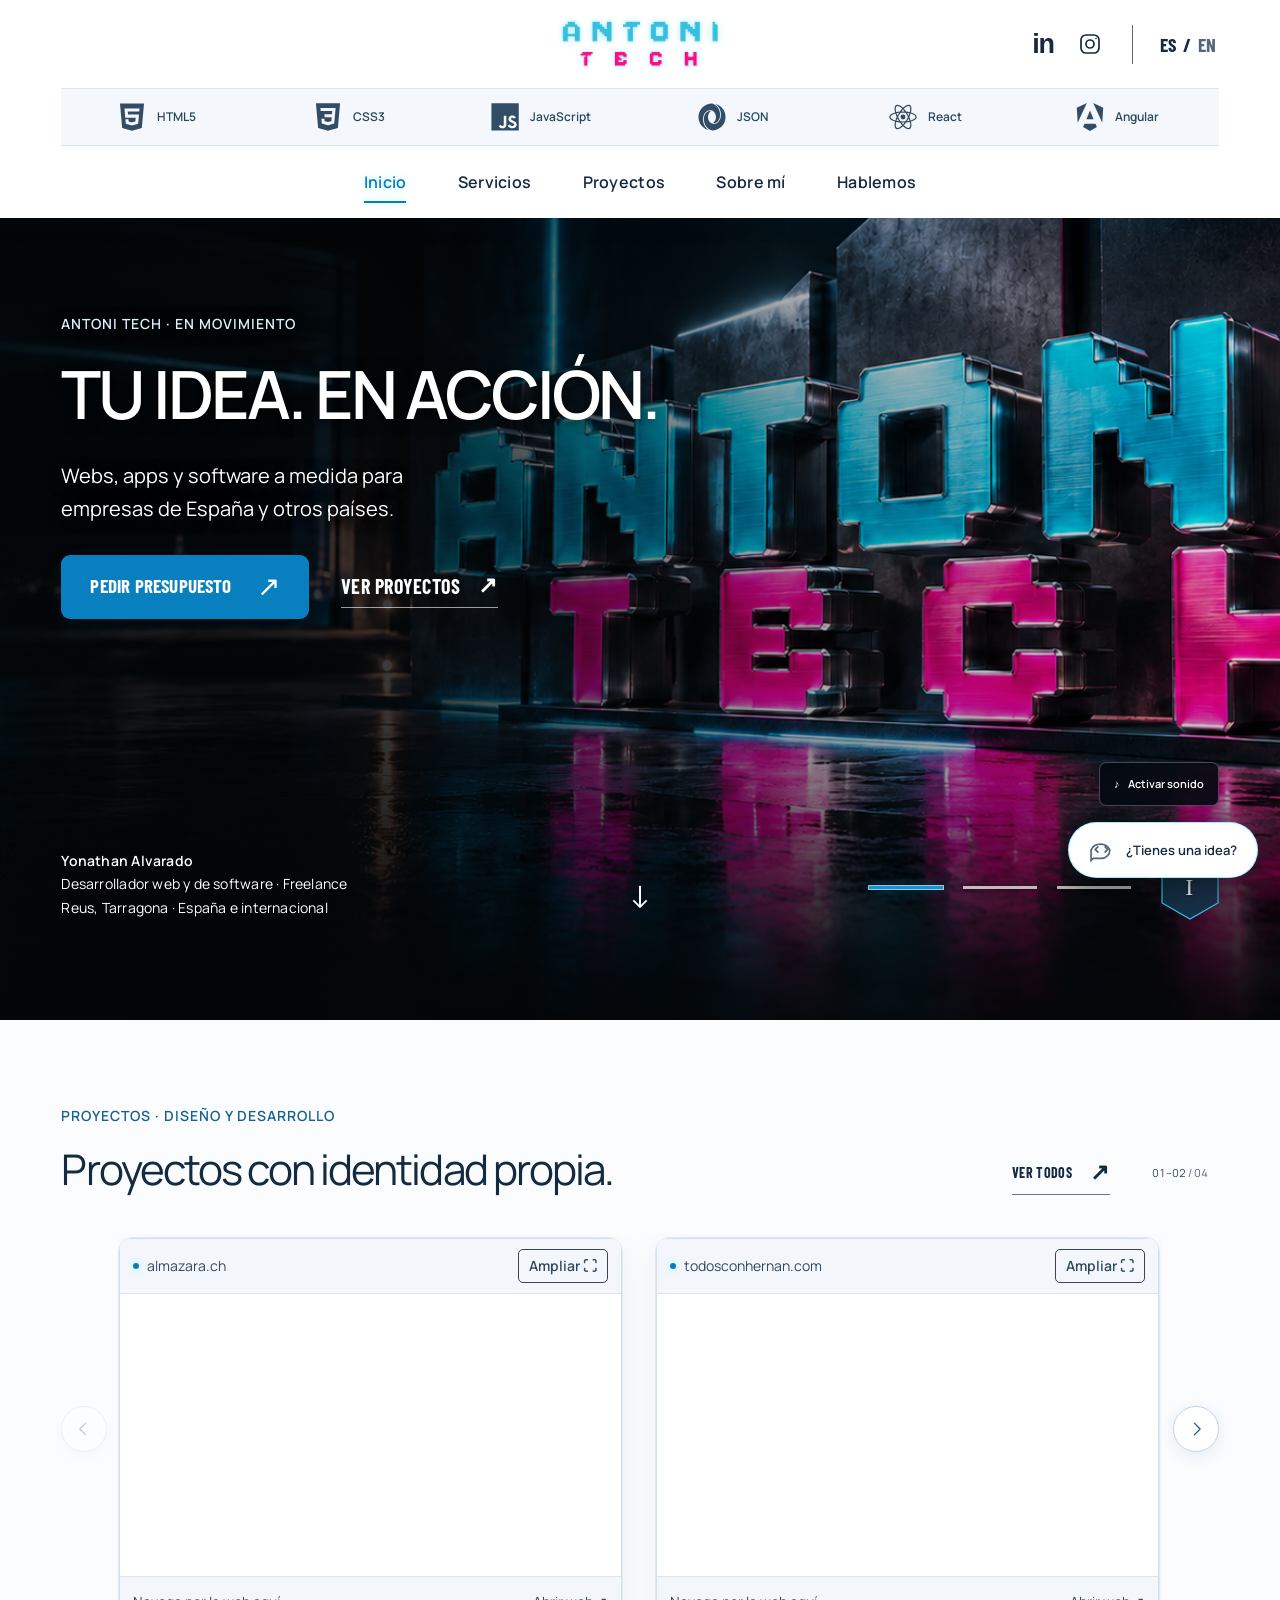
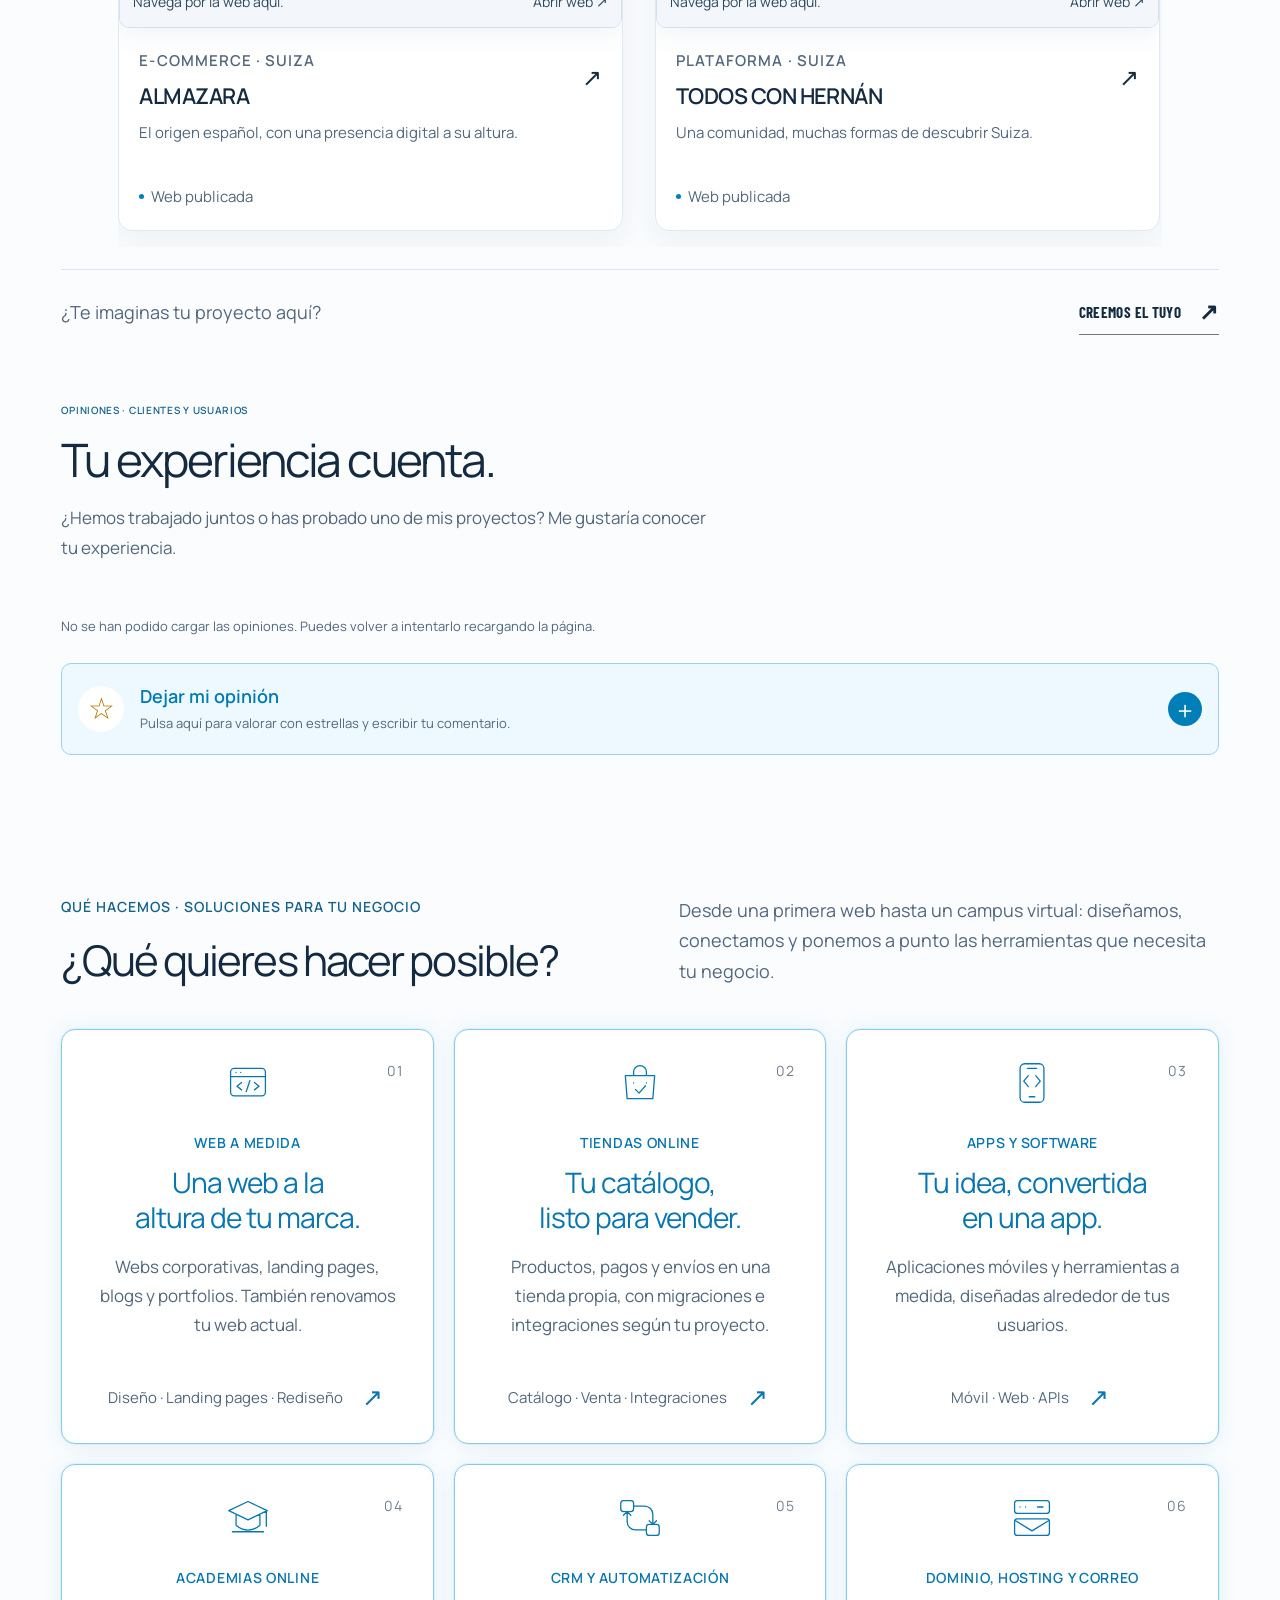
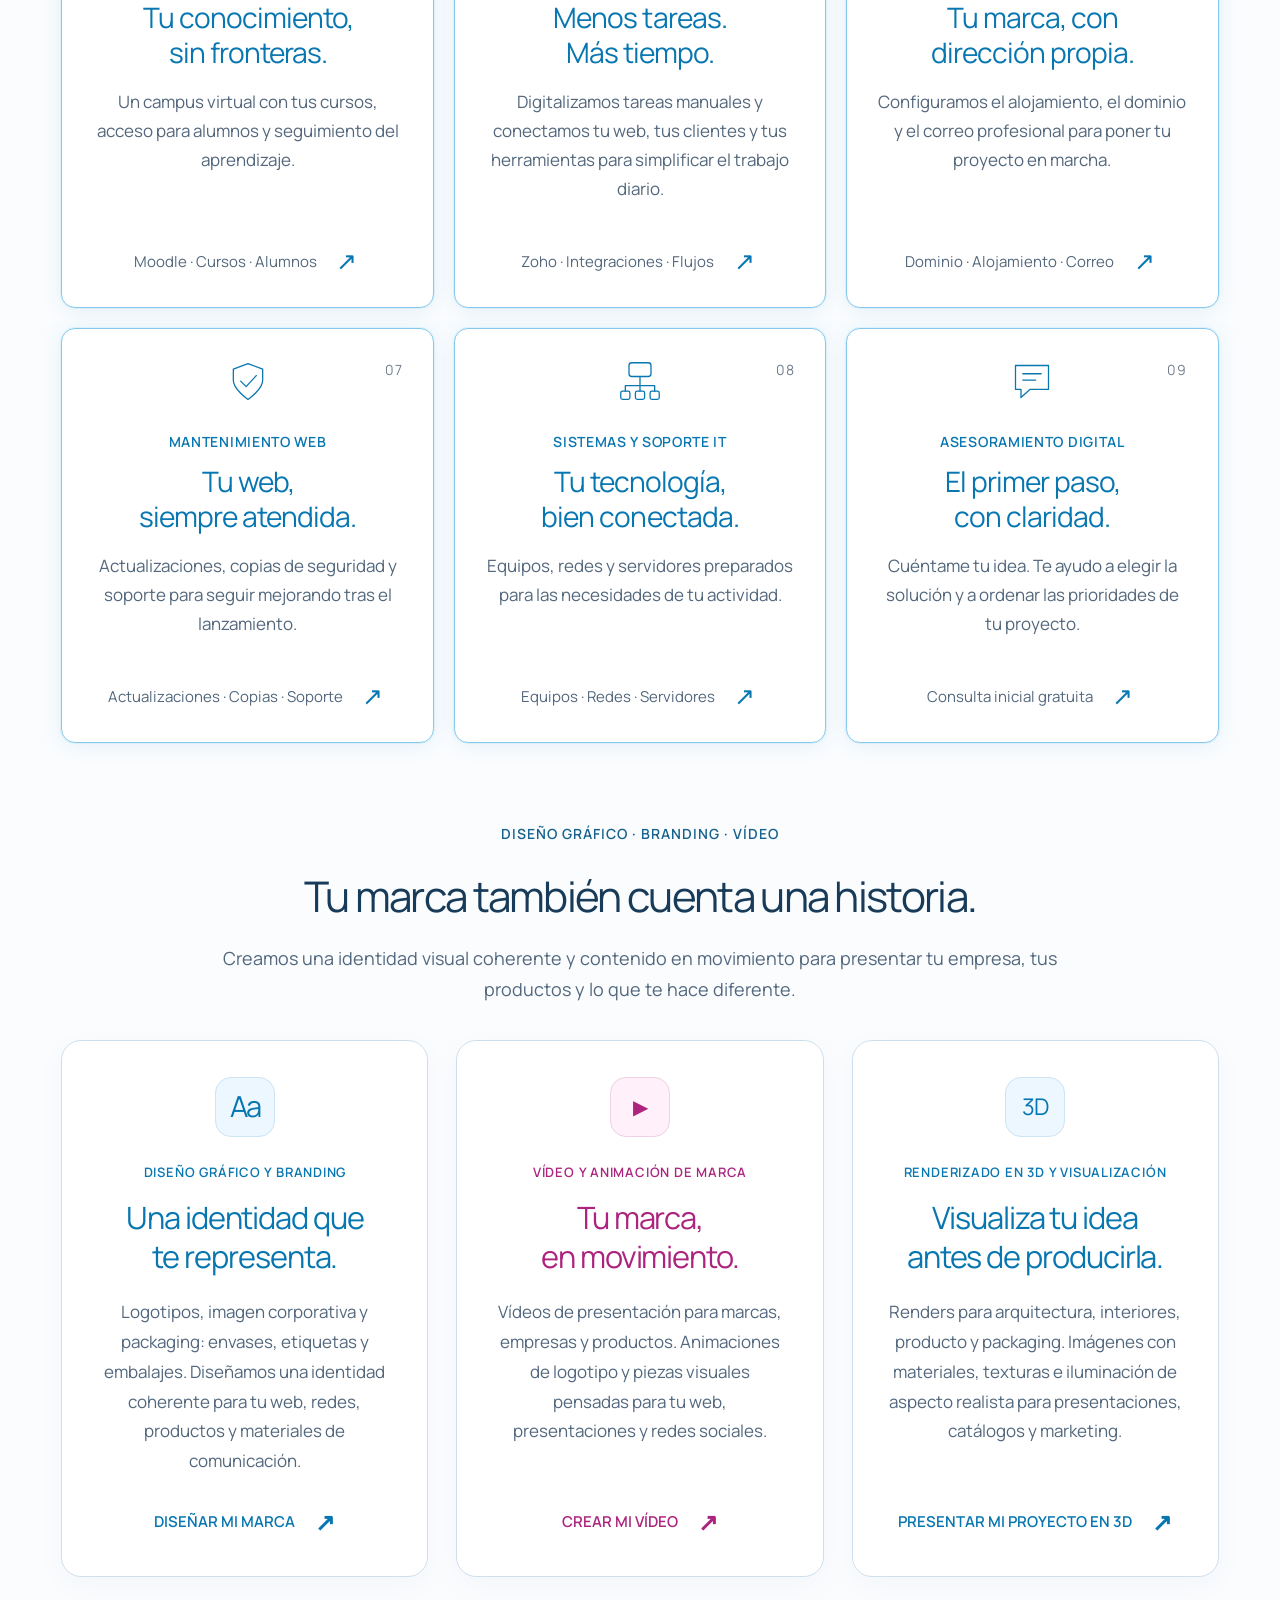
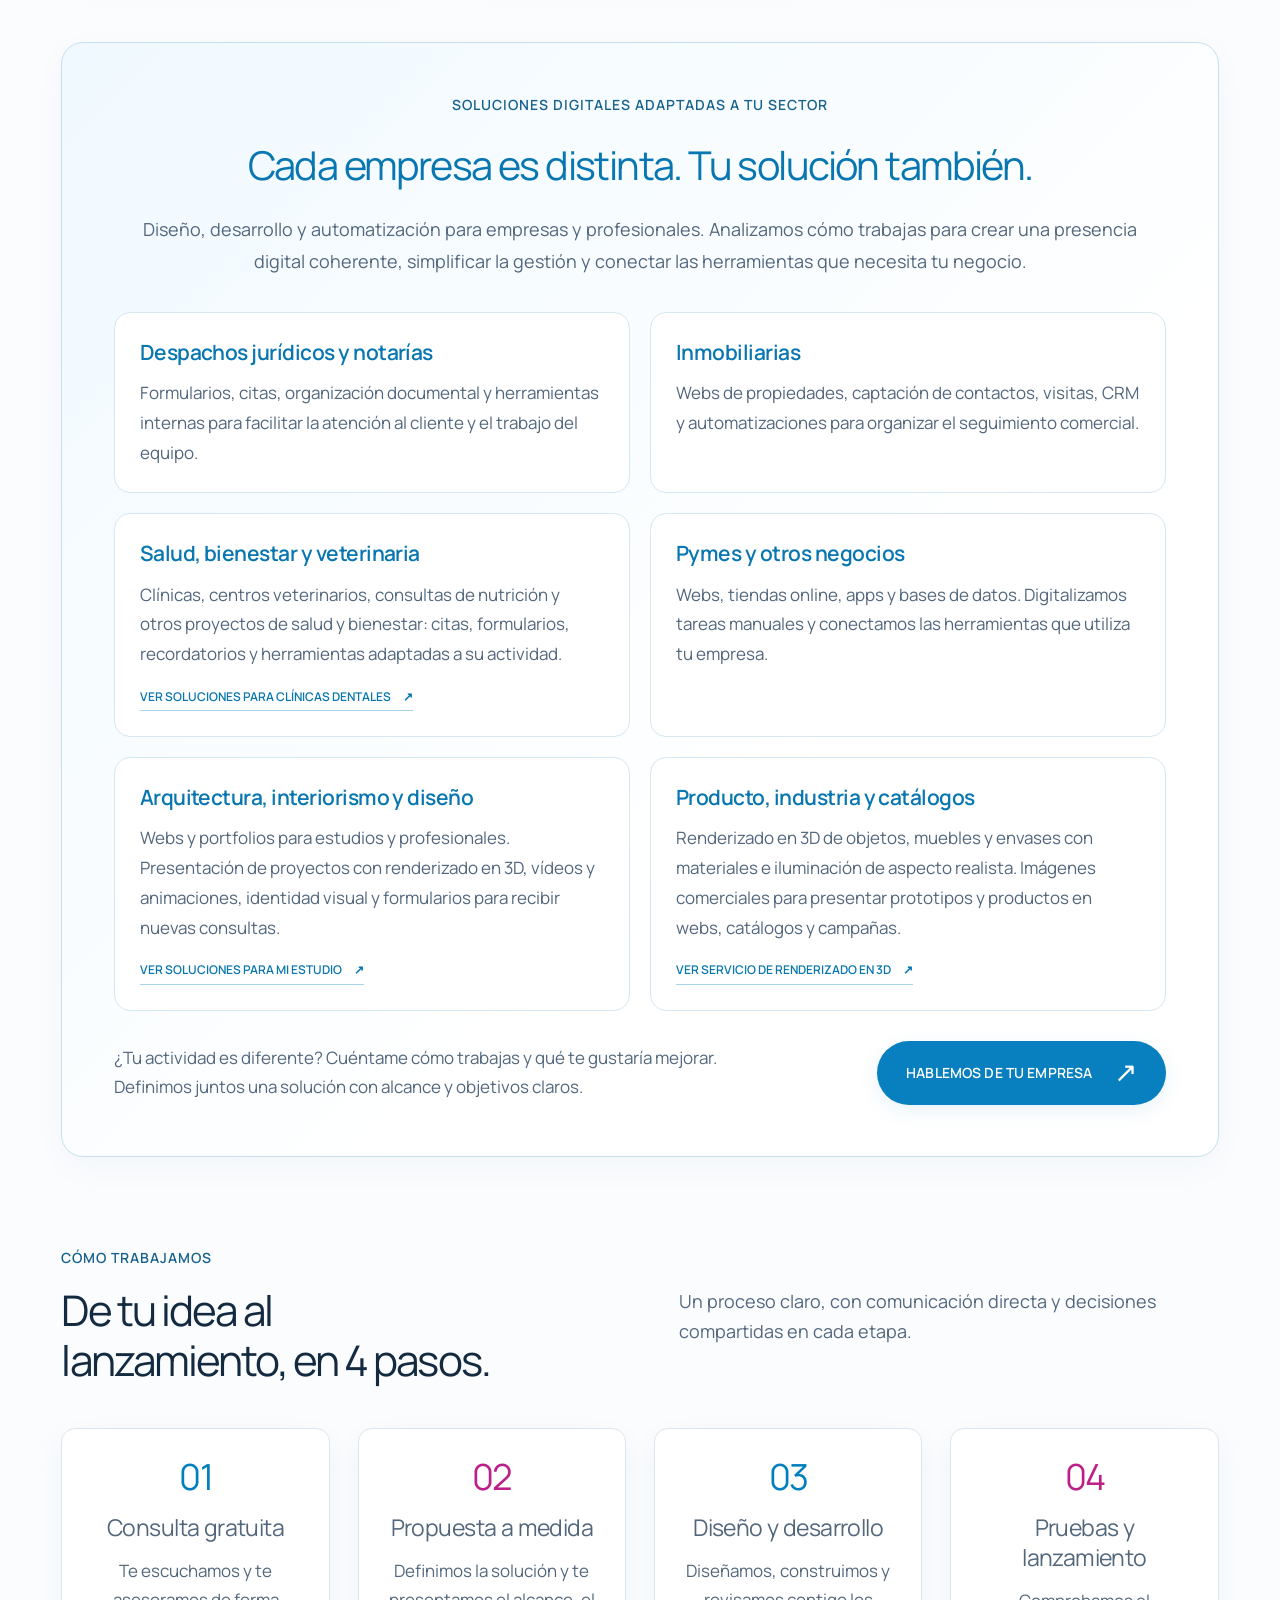
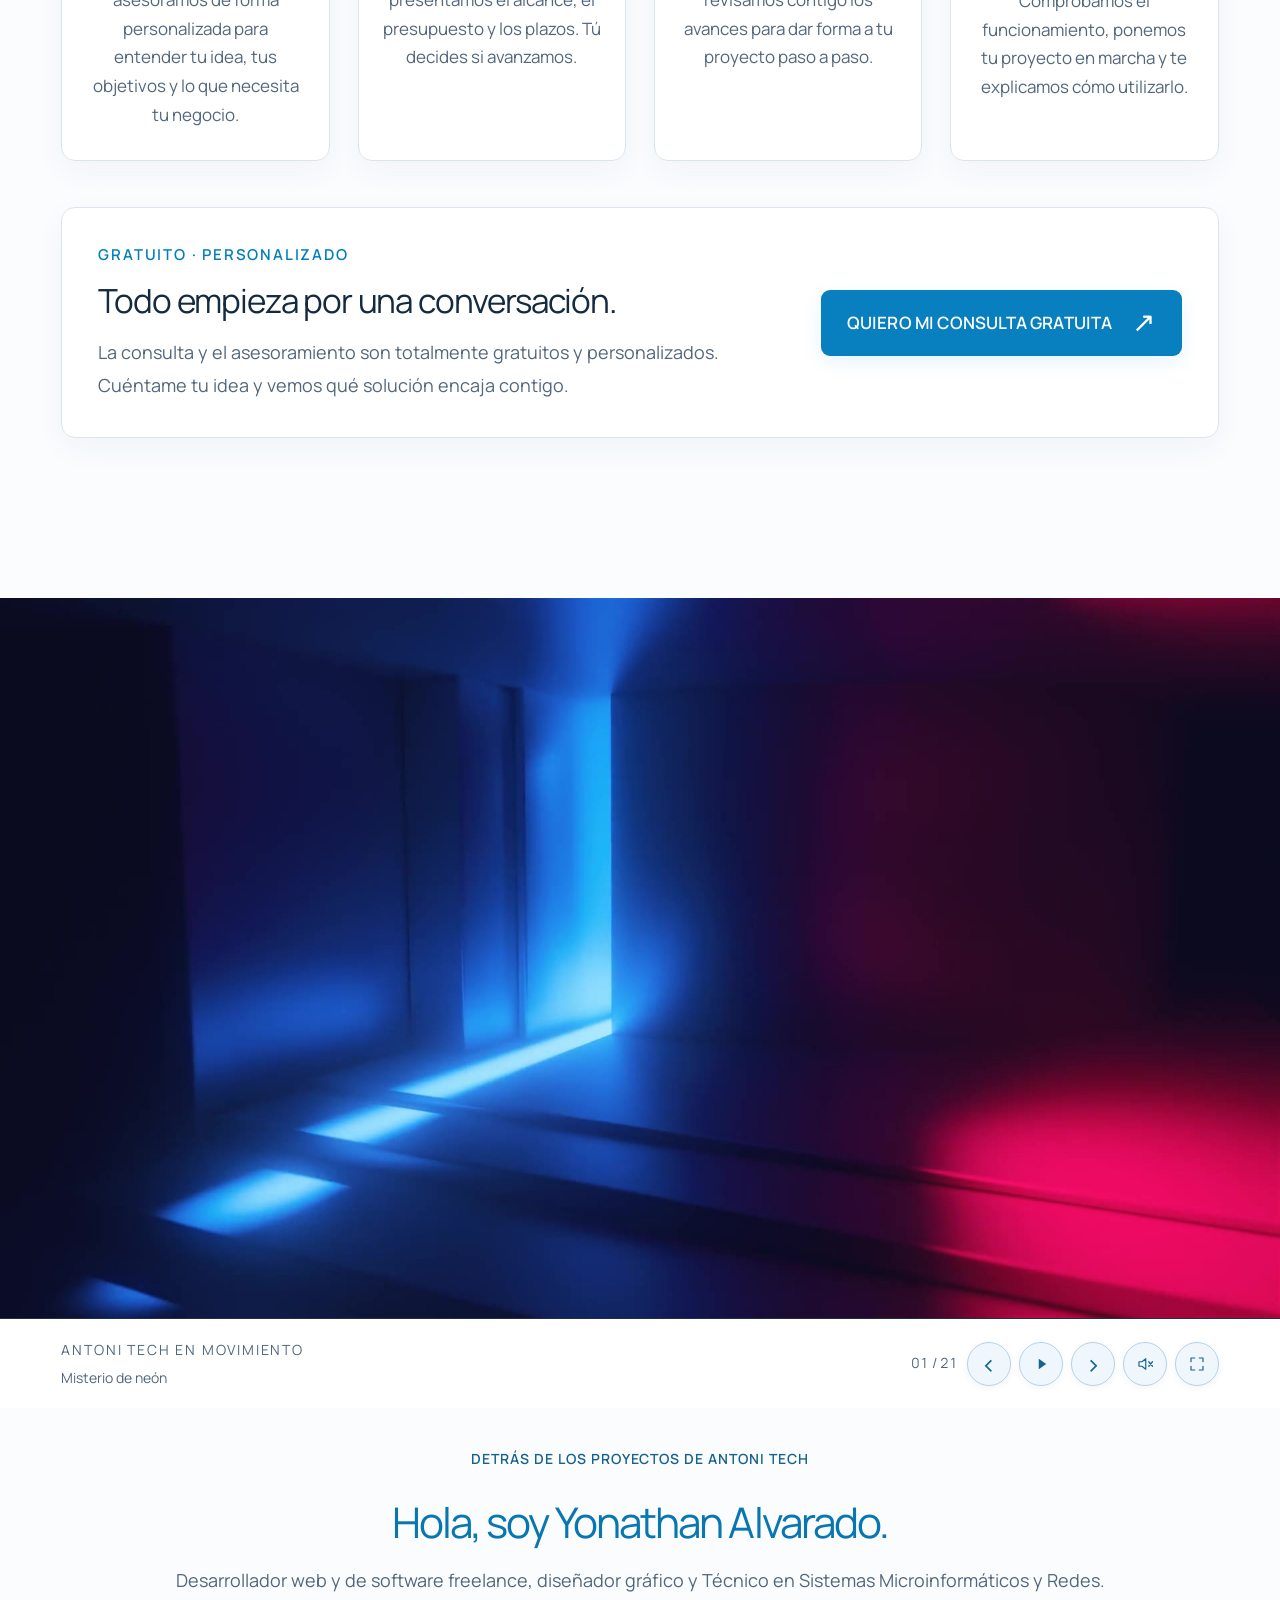
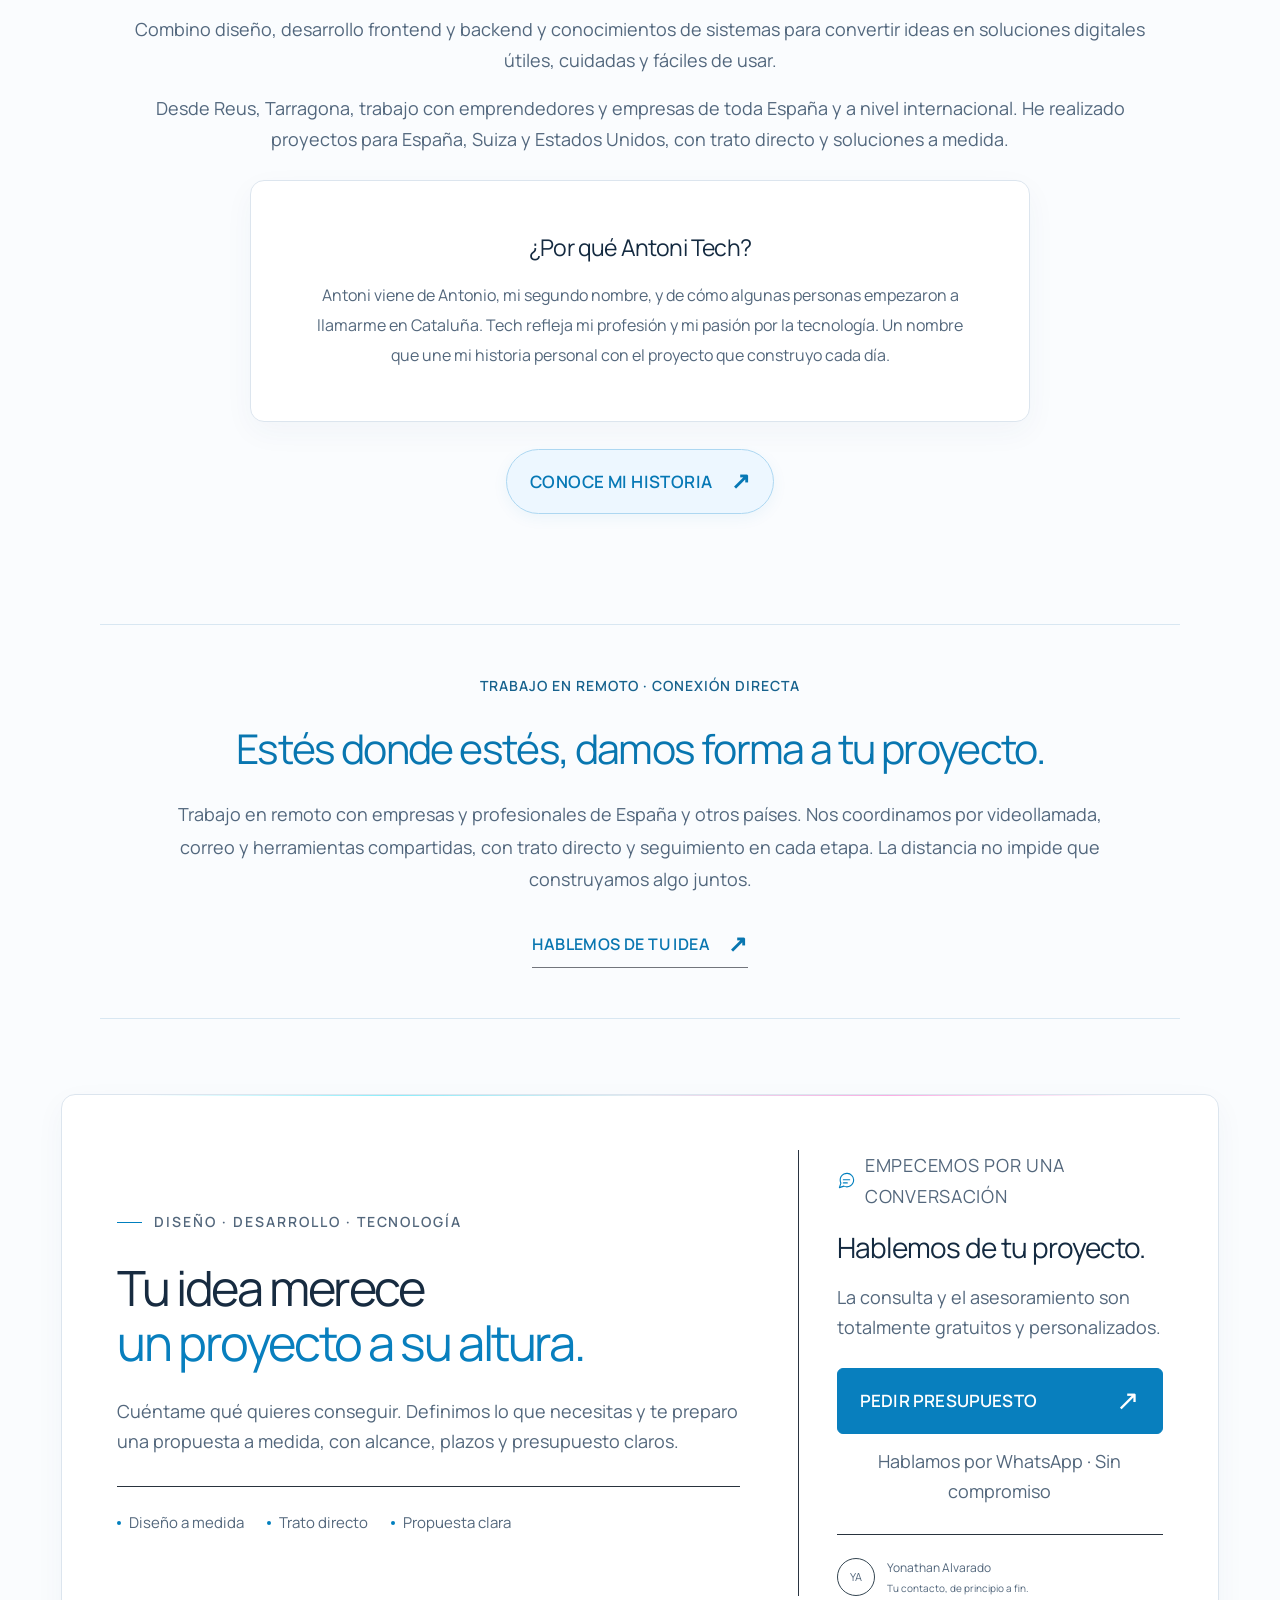
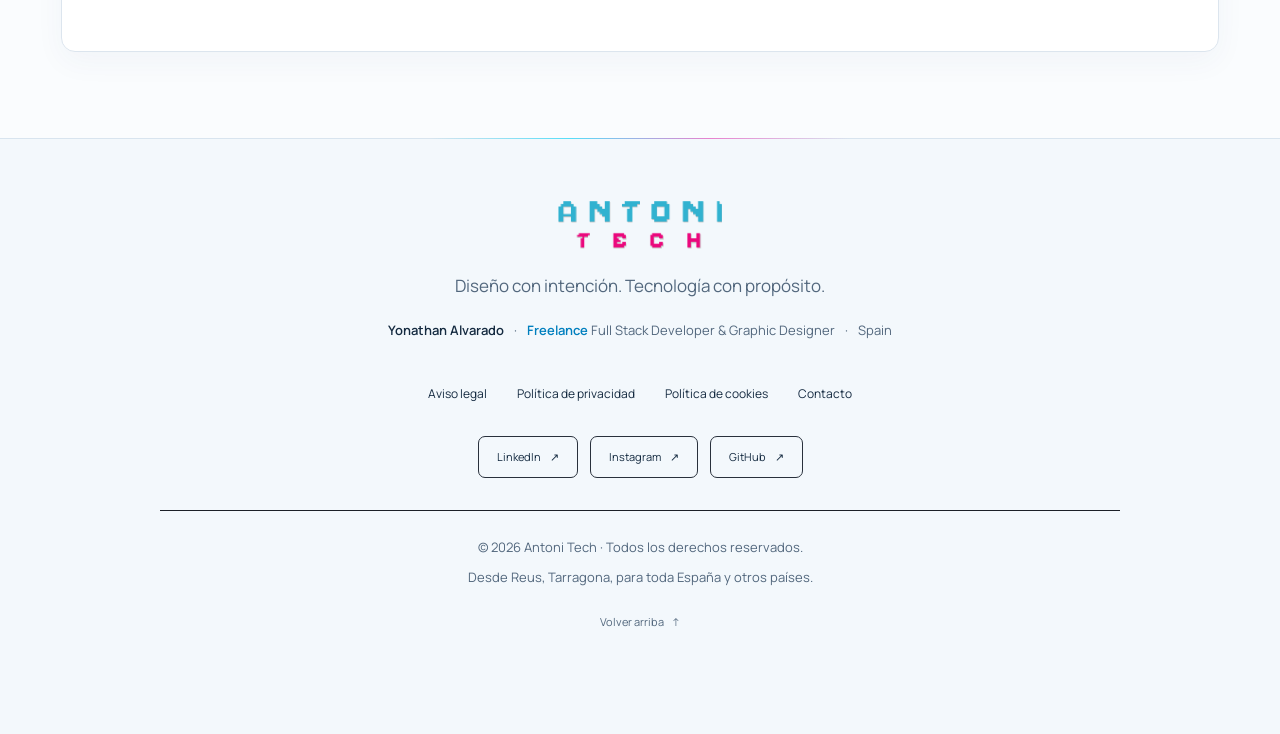
==== commit 08cd17be: "Actualizar versiones del carrusel para evitar la caché anterior" ====
--- a/index.html
+++ b/index.html
@@ -2,7 +2,7 @@
 <html lang="es"><head><meta charset="utf-8"><meta name="viewport" content="width=device-width, initial-scale=1, viewport-fit=cover">
 <title data-es="Desarrollo web y software freelance en España · Antoni Tech" data-en="Freelance web and software development in Spain · Antoni Tech">Desarrollo web y software freelance en España · Antoni Tech</title>
 <meta name="author" content="Yonathan Alvarado"><meta name="description" content="Yonathan Alvarado, desarrollador web y de software freelance en Reus. Diseño gráfico y sistemas para empresas de España y proyectos internacionales." data-es="Yonathan Alvarado, desarrollador web y de software freelance en Reus. Diseño gráfico y sistemas para empresas de España y proyectos internacionales." data-en="Yonathan Alvarado, freelance web and software developer in Reus. Graphic design and IT systems for businesses in Spain and international projects." data-i18n-attr="content"><meta name="theme-color" content="#080a0e"><link rel="canonical" href="https://antonitech.es/">
-<meta property="og:title" content="Desarrollo web y software freelance en España · Antoni Tech"><meta property="og:description" content="Yonathan Alvarado, desarrollador web y de software freelance en Reus. Diseño gráfico y sistemas para empresas de España y proyectos internacionales."><meta property="og:type" content="website"><meta property="og:url" content="https://antonitech.es/"><meta property="og:image" content="https://antonitech.es/assets/hero-metallic.png"><meta property="og:locale" content="es_ES"><meta name="twitter:card" content="summary_large_image"><link rel="icon" href="./assets/antoni-tech-logo.png" type="image/png"><link rel="preload" href="./assets/barlow-condensed-800.ttf" as="font" type="font/ttf" crossorigin><link rel="stylesheet" href="./assets/site.css?v=9b2bd3237c"><link rel="stylesheet" href="./assets/minimal.css?v=0efb3f55ea"><link rel="stylesheet" href="./assets/showcase.css?v=391486834e"><link rel="stylesheet" href="./assets/navigation.css?v=d622c39300"><link rel="stylesheet" href="./assets/hero-media.css?v=bc6b47ca57"><link rel="stylesheet" href="./assets/assistant.css?v=bf14a8760d"><link rel="stylesheet" href="./assets/responsive.css?v=7dd0f3e524"><link rel="stylesheet" href="./assets/reviews.css?v=718ccfb162"><script type="module" src="./assets/reviews.mjs?v=4d06174ab5"></script><script type="module" src="./assets/assistant.mjs?v=11e9ee3838"></script><script src="./assets/site.js?v=f391092837" defer></script><script src="./assets/navigation.js?v=28f176536f" defer></script><link rel="stylesheet" href="assets/light-tech.css?v=20261019-publicacion-2"></head>
+<meta property="og:title" content="Desarrollo web y software freelance en España · Antoni Tech"><meta property="og:description" content="Yonathan Alvarado, desarrollador web y de software freelance en Reus. Diseño gráfico y sistemas para empresas de España y proyectos internacionales."><meta property="og:type" content="website"><meta property="og:url" content="https://antonitech.es/"><meta property="og:image" content="https://antonitech.es/assets/hero-metallic.png"><meta property="og:locale" content="es_ES"><meta name="twitter:card" content="summary_large_image"><link rel="icon" href="./assets/antoni-tech-logo.png" type="image/png"><link rel="preload" href="./assets/barlow-condensed-800.ttf" as="font" type="font/ttf" crossorigin><link rel="stylesheet" href="./assets/site.css?v=9b2bd3237c"><link rel="stylesheet" href="./assets/minimal.css?v=0efb3f55ea"><link rel="stylesheet" href="./assets/showcase.css?v=391486834e"><link rel="stylesheet" href="./assets/navigation.css?v=d622c39300"><link rel="stylesheet" href="./assets/hero-media.css?v=bc6b47ca57"><link rel="stylesheet" href="./assets/assistant.css?v=bf14a8760d"><link rel="stylesheet" href="./assets/responsive.css?v=7dd0f3e524"><link rel="stylesheet" href="./assets/reviews.css?v=cfe2217657"><script type="module" src="./assets/reviews.mjs?v=58ecdebe4e"></script><script type="module" src="./assets/assistant.mjs?v=11e9ee3838"></script><script src="./assets/site.js?v=f391092837" defer></script><script src="./assets/navigation.js?v=28f176536f" defer></script><link rel="stylesheet" href="assets/light-tech.css?v=20261019-publicacion-2"></head>
 <body id="top" class="home-page"><a class="skip-link" href="#contenido"><span data-es="Saltar al contenido" data-en="Skip to content">Saltar al contenido</span></a>
     <div class="header-spacer" aria-hidden="true"></div><header class="site-header" data-adaptive-header><div class="header-top">
     <a class="brand" href="./index.html" aria-label="Antoni Tech · Inicio"><span class="logo-crop"><img src="./assets/antoni-tech-logo.png" alt="Antoni Tech" width="1500" height="1548"></span></a>
@@ -121,4 +121,4 @@
         <div class="assistant-actions"><button type="button" id="assistant-contact"><span data-es="Hablar con Yonathan" data-en="Talk to Yonathan">Hablar con Yonathan</span> <span aria-hidden="true">↗</span></button><button type="button" id="assistant-reset"><span data-es="Borrar chat" data-en="Clear chat">Borrar chat</span></button></div>
         <footer class="assistant-footnote"><span id="assistant-disclosure"></span><a href="./privacidad/index.html"><span data-es="Privacidad" data-en="Privacy">Privacidad</span></a></footer>
       </div>
-    </dialog></body></html>+    </dialog></body></html>
--- a/assets/reviews.css
+++ b/assets/reviews.css
@@ -63,3 +63,43 @@
 @media(max-width:960px){.reviews-section{padding-block:8px 62px}.reviews-heading{align-items:start;gap:20px}.reviews-grid{grid-template-columns:repeat(2,minmax(0,1fr))}.reviews-intro{font-size:13px}}
 @media(max-width:600px){.reviews-heading{display:block}.reviews-score{text-align:left;margin-top:22px}.reviews-score strong{font-size:28px}.reviews-grid{grid-template-columns:1fr;gap:16px}.reviews-empty{padding:24px;gap:16px;align-items:start}.reviews-empty h3{font-size:19px}.reviews-empty-mark{font-size:58px;height:36px}.review-fields{grid-template-columns:1fr;gap:18px}.review-stars{gap:7px}.review-stars label{min-width:44px;min-height:44px}.review-submit{width:100%;justify-content:center}.review-compose-body h3{font-size:21px}.reviews-heading h2{font-size:31px}}
 @media(prefers-reduced-motion:reduce){.review-card{transition:none}}
+
+/* Manual review carousel; totals come from the moderated review endpoint. */
+.reviews-carousel{position:relative}
+.reviews-arrow{position:absolute;top:50%;transform:translateY(-50%);z-index:2;display:grid;place-items:center;width:38px;height:38px;padding:0;border:1px solid #c8deec;border-radius:50%;background:#fff;color:#007eb7;box-shadow:0 3px 12px #254b7510;font:300 30px/1 Arial,sans-serif;transition:background .2s,opacity .2s}
+.reviews-arrow-previous{left:-23px}.reviews-arrow-next{right:-23px}
+.reviews-arrow:hover:not(:disabled){background:#eaf6ff;border-color:#0087c4}
+.reviews-arrow:disabled{opacity:.32;cursor:default}
+.reviews-total{margin-top:18px;text-align:center;color:#53677c;font:500 12px/1.6 var(--body);font-variant-numeric:tabular-nums;letter-spacing:.025em}
+.reviews-carousel .reviews-grid:focus-visible{outline:2px solid #0087c4;outline-offset:6px;border-radius:14px}
+@media(max-width:600px){.reviews-carousel{padding-inline:26px}.reviews-arrow{width:32px;height:32px;font-size:26px}.reviews-arrow-previous{left:-10px}.reviews-arrow-next{right:-10px}.reviews-total{font-size:11px}}
+@media(prefers-reduced-motion:reduce){.reviews-arrow{transition:none}}
+
+/* Make the review form entrance unmistakably interactive. */
+main .review-compose{border:0;margin-top:26px}
+main .review-compose>summary{display:grid;grid-template-columns:auto 1fr auto;gap:16px;padding:20px 24px;border:1px solid #99d3ef;border-radius:14px;background:#edf8ff;color:#007ab4;transition:background .2s,border-color .2s,box-shadow .2s}
+main .review-compose>summary:hover{background:#e0f3ff;border-color:#0087c4;box-shadow:0 5px 18px #0087c414}
+.review-invite-icon{display:grid;place-items:center;width:46px;height:46px;border-radius:50%;background:#fff;color:#b77700;font:30px/1 Arial,sans-serif}
+.review-invite-copy strong{display:block;color:#007ab4;font:700 18px/1.35 var(--body);text-transform:none}
+.review-invite-copy small{display:block;margin-top:5px;color:#53677c;font:400 13px/1.6 var(--body)}
+main .review-compose>summary>.review-invite-plus{display:grid;place-items:center;width:34px;height:34px;border-radius:50%;background:#007eb7;color:#fff;font-size:24px}
+main .review-compose[open]>summary{border-radius:14px 14px 0 0}
+main .review-compose[open]>.review-compose-body{max-width:none;padding:26px 24px;border:1px solid #99d3ef;border-top:0;border-radius:0 0 14px 14px;background:#fff}
+@media(max-width:600px){main .review-compose>summary{padding:18px 16px;gap:12px}.review-invite-icon{width:36px;height:36px;font-size:25px}.review-invite-copy strong{font-size:16px}.review-invite-copy small{font-size:12px}main .review-compose[open]>.review-compose-body{padding:22px 16px}}
+@media(prefers-reduced-motion:reduce){main .review-compose>summary{transition:none}}
+
+/* A native sliding track keeps cards in place and supports touch swiping. */
+.reviews-carousel .reviews-grid{--review-visible:3;--review-gap:22px;display:flex;gap:var(--review-gap);overflow-x:auto;overflow-y:hidden;scroll-snap-type:x mandatory;scroll-behavior:smooth;scrollbar-width:none;padding-block:2px}
+.reviews-carousel .reviews-grid::-webkit-scrollbar{display:none}
+.reviews-carousel .review-card{flex:0 0 calc((100% - (var(--review-visible) - 1)*var(--review-gap))/var(--review-visible));height:390px;min-height:0;scroll-snap-align:start;scroll-snap-stop:always;box-sizing:border-box}
+.reviews-carousel .review-card-stars,.reviews-carousel .review-card-footer,.reviews-carousel .review-card time{flex:none}
+.reviews-carousel .review-card-footer{margin-top:0}
+.reviews-carousel .review-card blockquote{flex:1;min-height:0;margin:18px 0 22px;overflow-y:auto;overscroll-behavior-y:contain;scrollbar-width:thin;scrollbar-color:#8ebbd4 #edf5fa;scrollbar-gutter:stable;padding-right:9px}
+.reviews-carousel .review-card blockquote::-webkit-scrollbar{width:6px}
+.reviews-carousel .review-card blockquote::-webkit-scrollbar-thumb{background:#8ebbd4;border-radius:8px}
+.reviews-carousel .review-card blockquote::-webkit-scrollbar-track{background:#edf5fa;border-radius:8px}
+.reviews-carousel .review-card blockquote:focus-visible{outline:2px solid #0087c4;outline-offset:4px;border-radius:3px}
+@media(max-width:1100px){.reviews-carousel .reviews-grid{--review-gap:16px}}
+@media(max-width:960px){.reviews-carousel .reviews-grid{--review-visible:2}}
+@media(max-width:600px){.reviews-carousel .reviews-grid{--review-visible:1}.reviews-carousel .review-card{height:370px}}
+@media(prefers-reduced-motion:reduce){.reviews-carousel .reviews-grid{scroll-behavior:auto}}
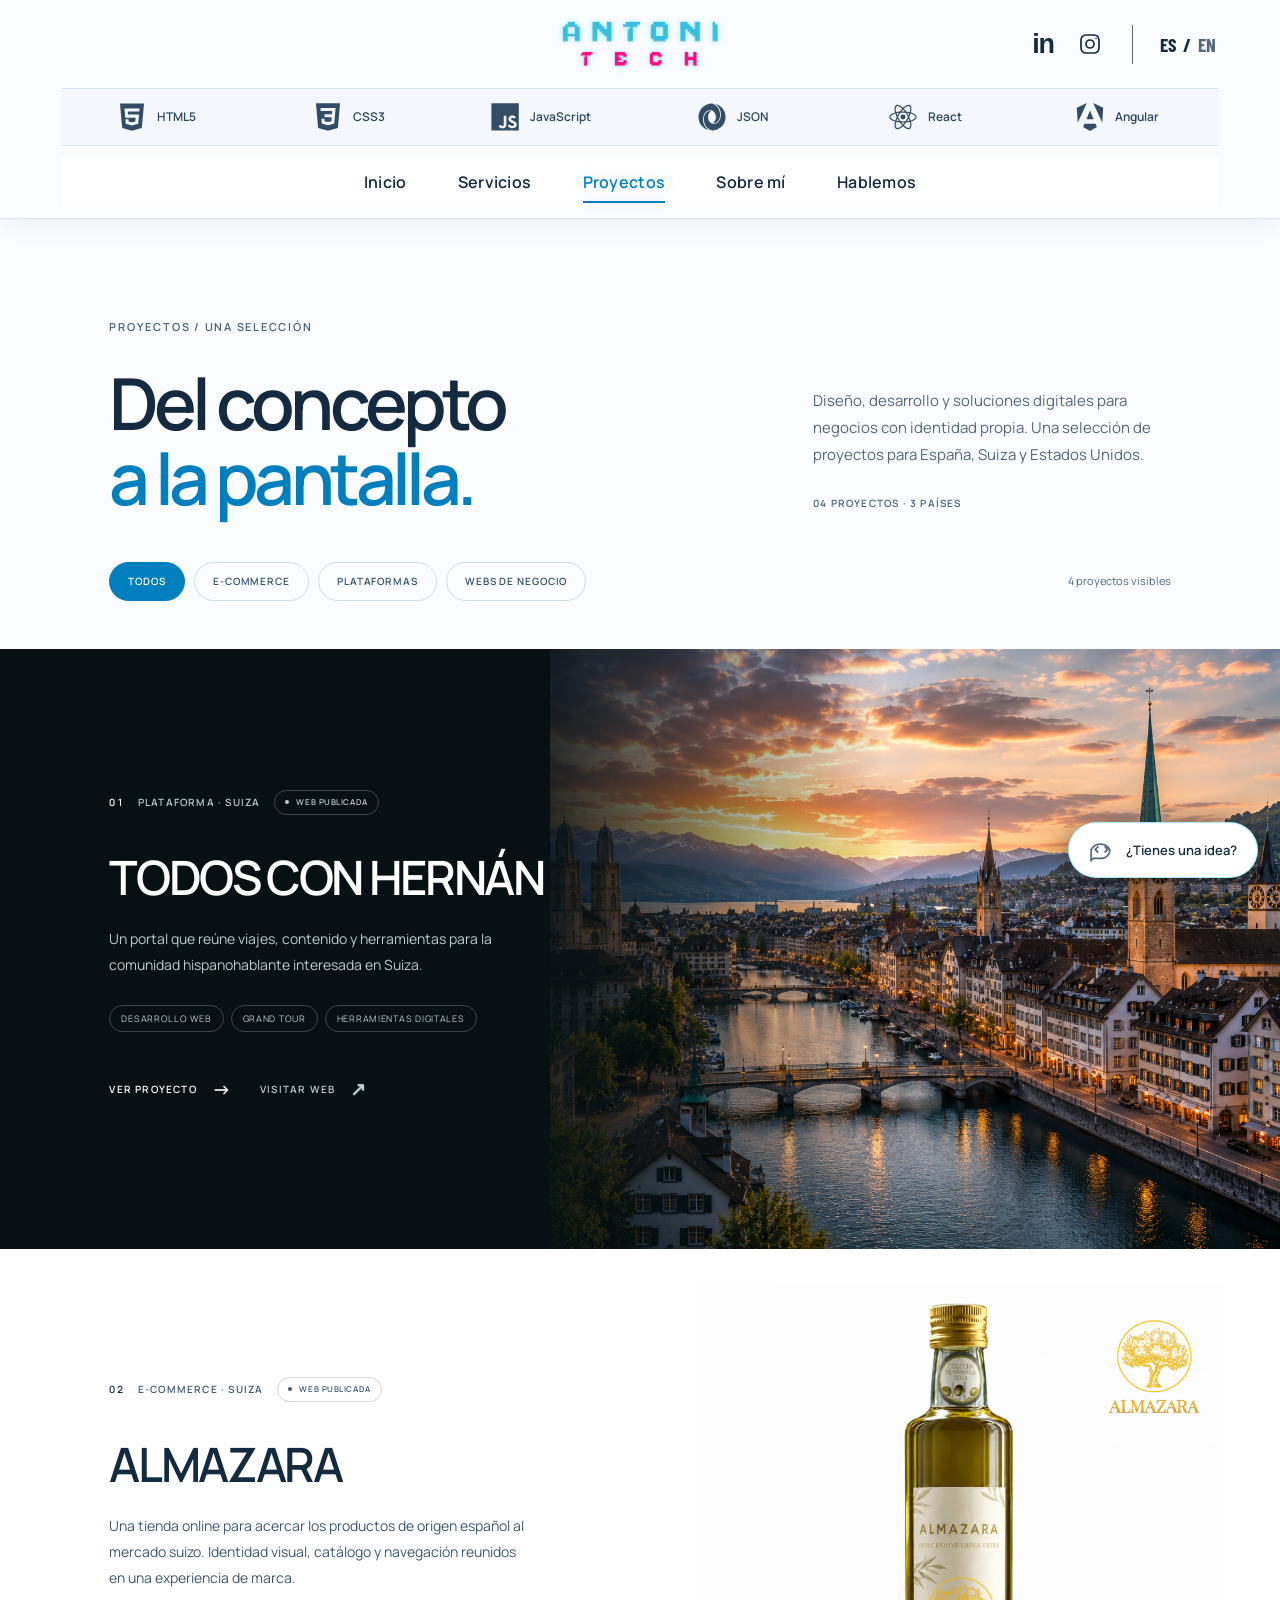
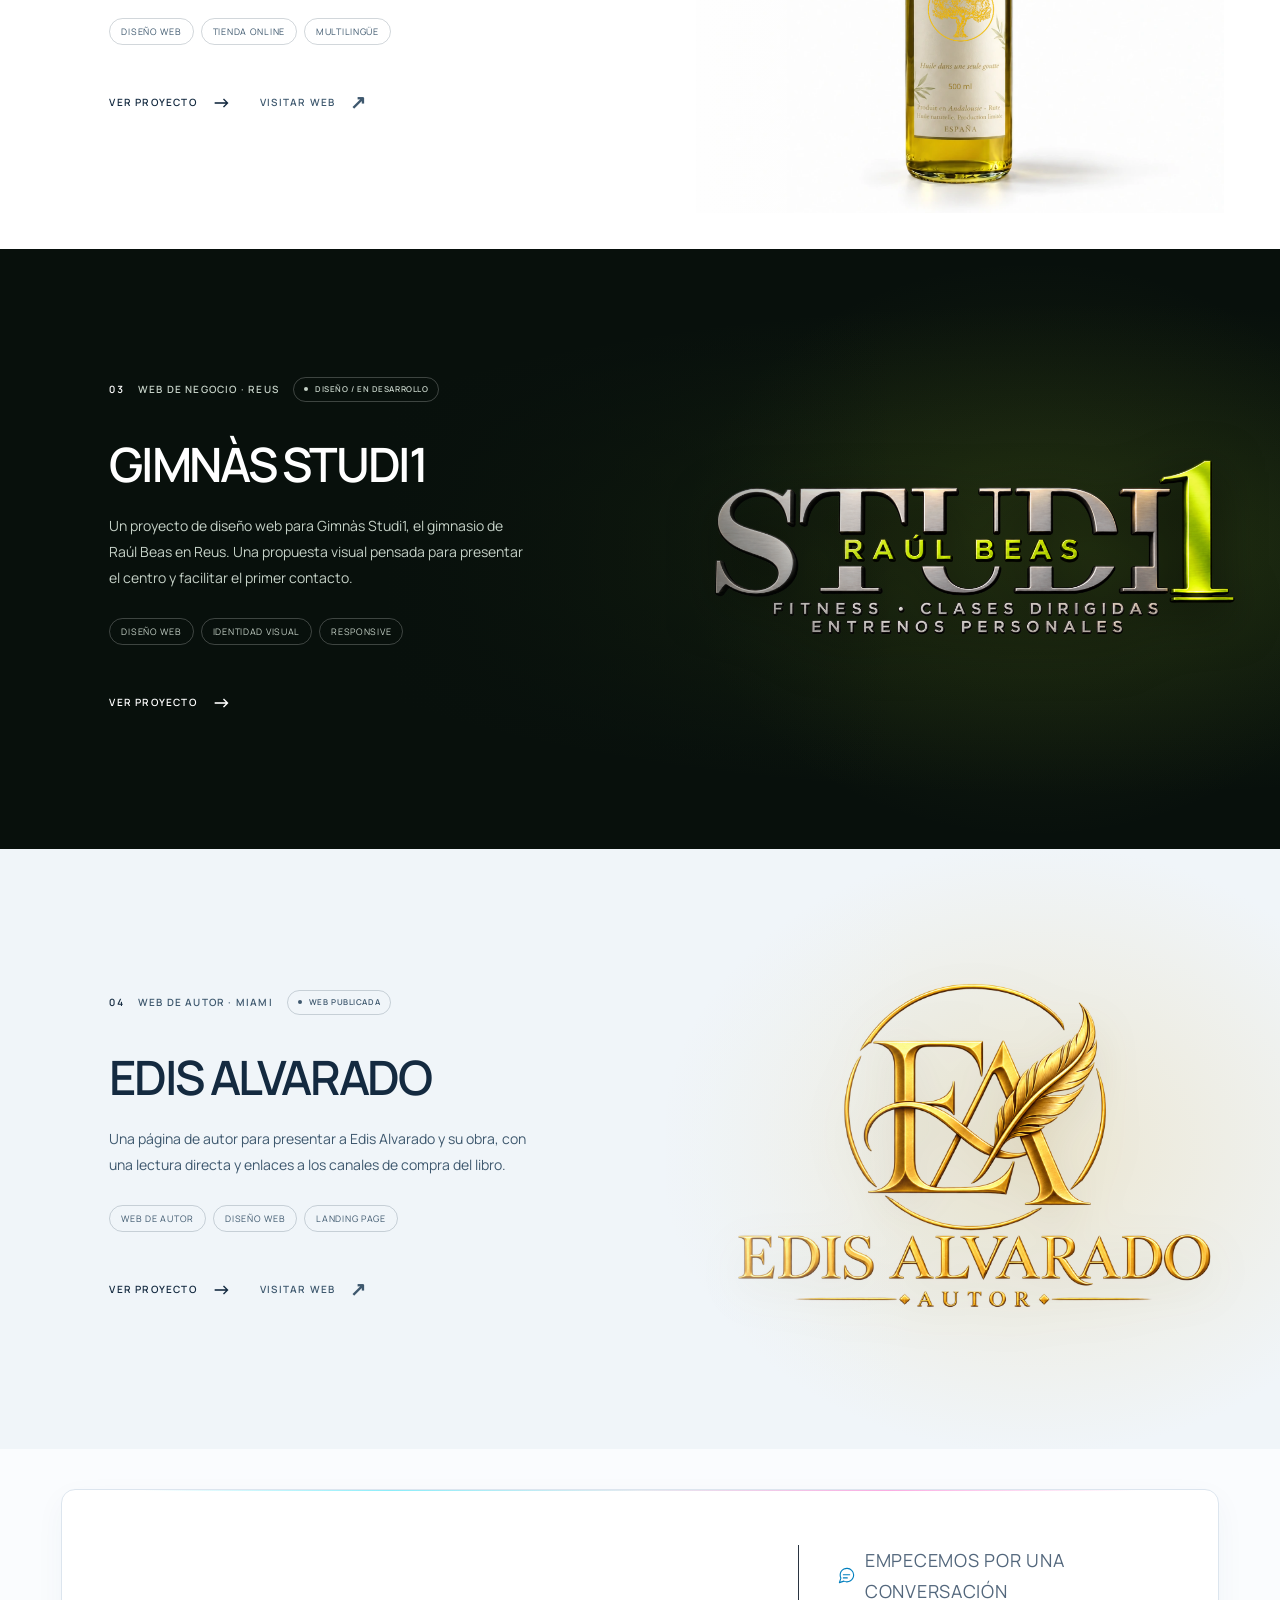
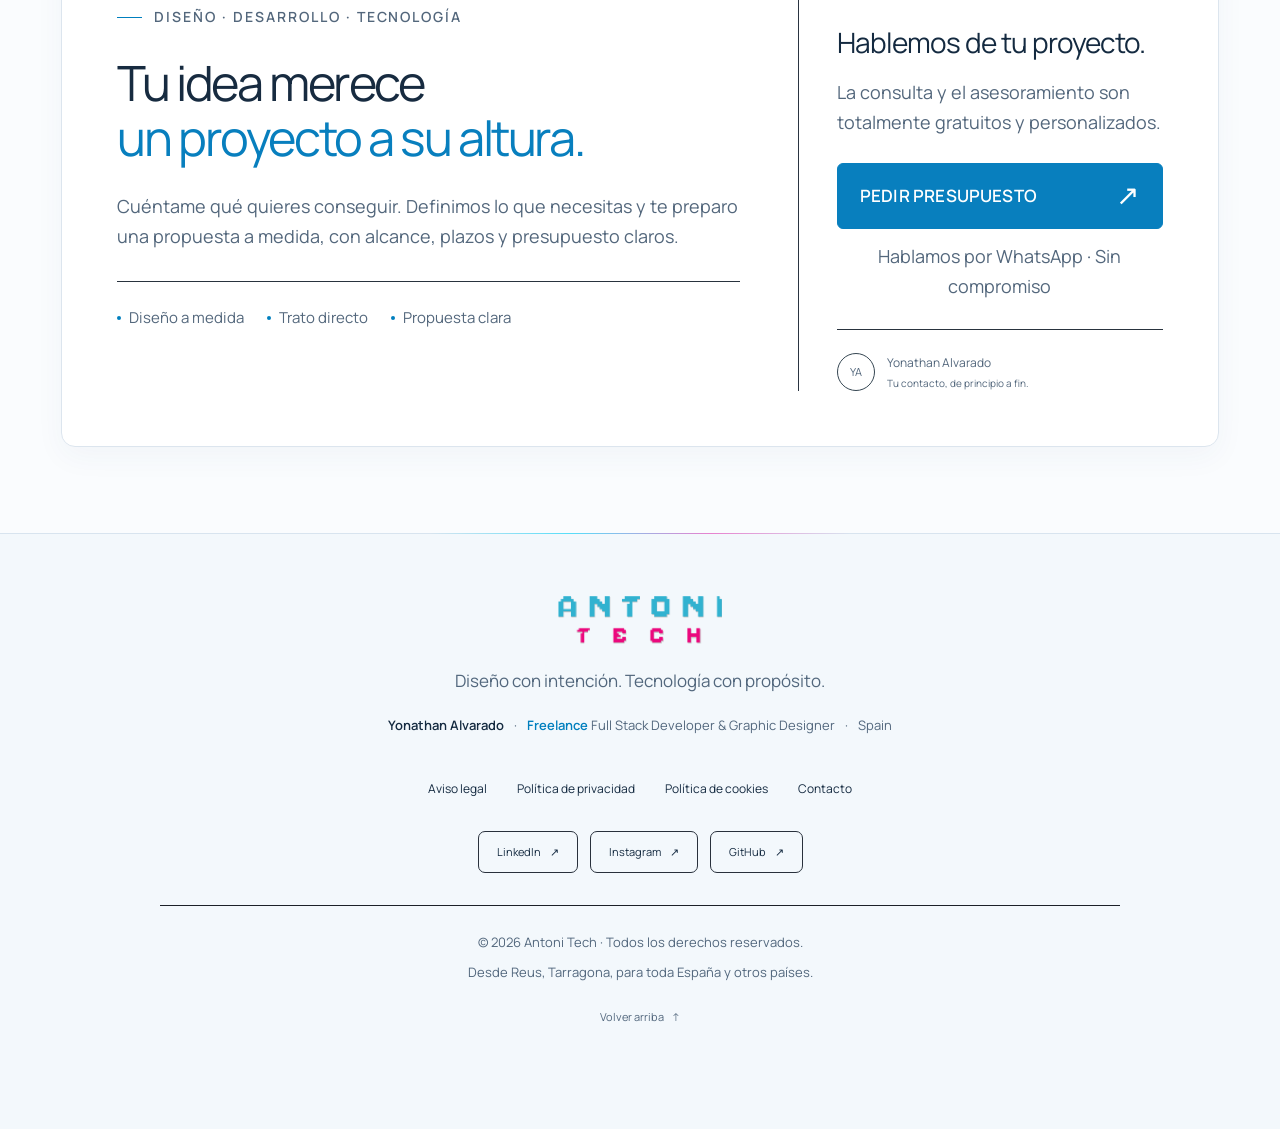
==== commit e0fb878d: "Actual" ====
--- a/index.html
+++ b/index.html
@@ -1,83 +1,58 @@
 <!doctype html>
 <html lang="es"><head><meta charset="utf-8"><meta name="viewport" content="width=device-width, initial-scale=1, viewport-fit=cover">
-<title data-es="Desarrollo web y software freelance en España · Antoni Tech" data-en="Freelance web and software development in Spain · Antoni Tech">Desarrollo web y software freelance en España · Antoni Tech</title>
-<meta name="author" content="Yonathan Alvarado"><meta name="description" content="Yonathan Alvarado, desarrollador web y de software freelance en Reus. Diseño gráfico y sistemas para empresas de España y proyectos internacionales." data-es="Yonathan Alvarado, desarrollador web y de software freelance en Reus. Diseño gráfico y sistemas para empresas de España y proyectos internacionales." data-en="Yonathan Alvarado, freelance web and software developer in Reus. Graphic design and IT systems for businesses in Spain and international projects." data-i18n-attr="content"><meta name="theme-color" content="#080a0e"><link rel="canonical" href="https://antonitech.es/">
-<meta property="og:title" content="Desarrollo web y software freelance en España · Antoni Tech"><meta property="og:description" content="Yonathan Alvarado, desarrollador web y de software freelance en Reus. Diseño gráfico y sistemas para empresas de España y proyectos internacionales."><meta property="og:type" content="website"><meta property="og:url" content="https://antonitech.es/"><meta property="og:image" content="https://antonitech.es/assets/hero-metallic.png"><meta property="og:locale" content="es_ES"><meta name="twitter:card" content="summary_large_image"><link rel="icon" href="./assets/antoni-tech-logo.png" type="image/png"><link rel="preload" href="./assets/barlow-condensed-800.ttf" as="font" type="font/ttf" crossorigin><link rel="stylesheet" href="./assets/site.css?v=9b2bd3237c"><link rel="stylesheet" href="./assets/minimal.css?v=0efb3f55ea"><link rel="stylesheet" href="./assets/showcase.css?v=391486834e"><link rel="stylesheet" href="./assets/navigation.css?v=d622c39300"><link rel="stylesheet" href="./assets/hero-media.css?v=bc6b47ca57"><link rel="stylesheet" href="./assets/assistant.css?v=bf14a8760d"><link rel="stylesheet" href="./assets/responsive.css?v=7dd0f3e524"><link rel="stylesheet" href="./assets/reviews.css?v=cfe2217657"><script type="module" src="./assets/reviews.mjs?v=58ecdebe4e"></script><script type="module" src="./assets/assistant.mjs?v=11e9ee3838"></script><script src="./assets/site.js?v=f391092837" defer></script><script src="./assets/navigation.js?v=28f176536f" defer></script><link rel="stylesheet" href="assets/light-tech.css?v=20261019-publicacion-2"></head>
-<body id="top" class="home-page"><a class="skip-link" href="#contenido"><span data-es="Saltar al contenido" data-en="Skip to content">Saltar al contenido</span></a>
+<title data-es="Proyectos en España, Suiza y Estados Unidos · Antoni Tech" data-en="Projects in Spain, Switzerland and the United States · Antoni Tech">Proyectos en España, Suiza y Estados Unidos · Antoni Tech</title>
+<meta name="author" content="Yonathan Alvarado"><meta name="description" content="Proyectos de diseño y desarrollo web de Yonathan Alvarado, Antoni Tech, para España, Suiza y Estados Unidos. Descubre el trabajo y las soluciones." data-es="Proyectos de diseño y desarrollo web de Yonathan Alvarado, Antoni Tech, para España, Suiza y Estados Unidos. Descubre el trabajo y las soluciones." data-en="Web design and development projects by Yonathan Alvarado, Antoni Tech, for Spain, Switzerland and the United States. Explore the work and solutions." data-i18n-attr="content"><meta name="theme-color" content="#080a0e"><link rel="canonical" href="https://antonitech.es/proyectos/">
+<meta property="og:title" content="Proyectos en España, Suiza y Estados Unidos · Antoni Tech"><meta property="og:description" content="Proyectos de diseño y desarrollo web de Yonathan Alvarado, Antoni Tech, para España, Suiza y Estados Unidos. Descubre el trabajo y las soluciones."><meta property="og:type" content="website"><meta property="og:url" content="https://antonitech.es/proyectos/"><meta property="og:image" content="https://antonitech.es/assets/hero-metallic.png"><meta property="og:locale" content="es_ES"><meta name="twitter:card" content="summary_large_image"><link rel="icon" href="../assets/antoni-tech-logo.png" type="image/png"><link rel="preload" href="../assets/barlow-condensed-800.ttf" as="font" type="font/ttf" crossorigin><link rel="stylesheet" href="../assets/site.css?v=9b2bd3237c"><link rel="stylesheet" href="../assets/minimal.css?v=0efb3f55ea"><link rel="stylesheet" href="../assets/showcase.css?v=391486834e"><link rel="stylesheet" href="../assets/navigation.css?v=d622c39300"><link rel="stylesheet" href="../assets/hero-media.css?v=bc6b47ca57"><link rel="stylesheet" href="../assets/assistant.css?v=bf14a8760d"><link rel="stylesheet" href="../assets/responsive.css?v=7dd0f3e524"><script type="module" src="../assets/assistant.mjs?v=11e9ee3838"></script><script src="../assets/site.js?v=a0f7994356" defer></script><script src="../assets/navigation.js?v=28f176536f" defer></script><link rel="stylesheet" href="../assets/light-tech.css?v=20261019-publicacion-2"><link rel="stylesheet" href="../assets/projects.css?v=dd0faf6e9b"></head>
+<body id="top" class="inner-page"><a class="skip-link" href="#contenido"><span data-es="Saltar al contenido" data-en="Skip to content">Saltar al contenido</span></a>
     <div class="header-spacer" aria-hidden="true"></div><header class="site-header" data-adaptive-header><div class="header-top">
-    <a class="brand" href="./index.html" aria-label="Antoni Tech · Inicio"><span class="logo-crop"><img src="./assets/antoni-tech-logo.png" alt="Antoni Tech" width="1500" height="1548"></span></a>
+    <a class="brand" href="../index.html" aria-label="Antoni Tech · Inicio"><span class="logo-crop"><img src="../assets/antoni-tech-logo.png" alt="Antoni Tech" width="1500" height="1548"></span></a>
     <div class="header-right"><div class="header-socials"><a href="https://www.linkedin.com/in/yonathan-alvarado-919637101/" target="_blank" rel="noopener noreferrer" aria-label="LinkedIn" class="social-icon linkedin">in</a>
     <a href="https://www.instagram.com/techantoni/" target="_blank" rel="noopener noreferrer" aria-label="Instagram" class="social-icon"><svg viewBox="0 0 24 24" fill="none" stroke="currentColor" stroke-width="1.7" aria-hidden="true"><rect x="3" y="3" width="18" height="18" rx="5"/><circle cx="12" cy="12" r="4"/><circle cx="18" cy="6.5" r=".8" fill="currentColor" stroke="none"/></svg></a></div><div class="language-switch" role="group" aria-label="Language"><button type="button" data-lang="es" aria-pressed="true">ES</button><span aria-hidden="true">/</span><button type="button" data-lang="en" aria-pressed="false">EN</button></div></div></div><div class="technology-band" role="region" aria-label="Tecnologías y herramientas" data-es="Tecnologías y herramientas" data-en="Technologies and tools" data-i18n-attr="aria-label">
-    <div class="technology-window"><div class="technology-track"><ul class="technology-group"><li class="technology-logo"><img src="./assets/technologies/html5.svg" alt="" width="28" height="28" decoding="async"><span>HTML5</span></li><li class="technology-logo"><img src="./assets/technologies/css3.svg" alt="" width="28" height="28" decoding="async"><span>CSS3</span></li><li class="technology-logo"><img src="./assets/technologies/javascript.svg" alt="" width="28" height="28" decoding="async"><span>JavaScript</span></li><li class="technology-logo"><img src="./assets/technologies/json.svg" alt="" width="28" height="28" decoding="async"><span>JSON</span></li><li class="technology-logo"><img src="./assets/technologies/react.svg" alt="" width="28" height="28" decoding="async"><span>React</span></li><li class="technology-logo"><img src="./assets/technologies/angular.svg" alt="" width="28" height="28" decoding="async"><span>Angular</span></li><li class="technology-logo"><img src="./assets/technologies/python.svg" alt="" width="28" height="28" decoding="async"><span>Python</span></li><li class="technology-logo"><img src="./assets/technologies/java.svg" alt="" width="28" height="28" decoding="async"><span>Java</span></li><li class="technology-logo"><img src="./assets/technologies/windows11.svg" alt="" width="28" height="28" decoding="async"><span>Windows</span></li><li class="technology-logo"><img src="./assets/technologies/linux.svg" alt="" width="28" height="28" decoding="async"><span>Linux</span></li><li class="technology-logo"><img src="./assets/technologies/apple.svg" alt="" width="28" height="28" decoding="async"><span>macOS</span></li><li class="technology-logo"><img src="./assets/technologies/wordpress.svg" alt="" width="28" height="28" decoding="async"><span>WordPress</span></li><li class="technology-logo"><img src="./assets/technologies/woocommerce.svg" alt="" width="28" height="28" decoding="async"><span>WooCommerce</span></li><li class="technology-logo"><img src="./assets/technologies/prestashop.svg" alt="" width="28" height="28" decoding="async"><span>PrestaShop</span></li><li class="technology-logo"><img src="./assets/technologies/git.svg" alt="" width="28" height="28" decoding="async"><span>Git</span></li><li class="technology-logo"><img src="./assets/technologies/github.svg" alt="" width="28" height="28" decoding="async"><span>GitHub</span></li><li class="technology-logo"><img src="./assets/technologies/docker.svg" alt="" width="28" height="28" decoding="async"><span>Docker</span></li><li class="technology-logo"><img src="./assets/technologies/kubernetes.svg" alt="" width="28" height="28" decoding="async"><span>Kubernetes</span></li><li class="technology-logo"><img src="./assets/technologies/amazonwebservices.svg" alt="" width="28" height="28" decoding="async"><span>AWS</span></li><li class="technology-logo"><img src="./assets/technologies/azure.svg" alt="" width="28" height="28" decoding="async"><span>Azure</span></li><li class="technology-logo"><img src="./assets/technologies/zoho.svg" alt="" width="28" height="28" decoding="async"><span>Zoho CRM</span></li><li class="technology-logo"><img src="./assets/technologies/figma.svg" alt="" width="28" height="28" decoding="async"><span>Figma</span></li><li class="technology-logo"><img src="./assets/technologies/illustrator.svg" alt="" width="28" height="28" decoding="async"><span>Illustrator</span></li><li class="technology-logo"><img src="./assets/technologies/photoshop.svg" alt="" width="28" height="28" decoding="async"><span>Photoshop</span></li><li class="technology-logo"><img src="./assets/technologies/threedsmax.svg" alt="" width="28" height="28" decoding="async"><span>Autodesk 3ds Max</span></li><li class="technology-logo"><img src="./assets/technologies/autocad.svg" alt="" width="28" height="28" decoding="async"><span>AutoCAD</span></li><li class="technology-logo"><img src="./assets/technologies/coreldraw.svg" alt="" width="28" height="28" decoding="async"><span>CorelDRAW</span></li><li class="technology-logo"><img src="./assets/technologies/php.svg" alt="" width="28" height="28" decoding="async"><span>PHP</span></li><li class="technology-logo"><img src="./assets/technologies/mysql.svg" alt="" width="28" height="28" decoding="async"><span>MySQL</span></li><li class="technology-logo"><img src="./assets/technologies/phpmyadmin.svg" alt="" width="28" height="28" decoding="async"><span>phpMyAdmin</span></li><li class="technology-logo"><img src="./assets/technologies/postgresql.svg" alt="" width="28" height="28" decoding="async"><span>PostgreSQL</span></li><li class="technology-logo"><img src="./assets/technologies/typescript.svg" alt="" width="28" height="28" decoding="async"><span>TypeScript</span></li><li class="technology-logo"><img src="./assets/technologies/nextjs.svg" alt="" width="28" height="28" decoding="async"><span>Next.js</span></li><li class="technology-logo"><img src="./assets/technologies/supabase.svg" alt="" width="28" height="28" decoding="async"><span>Supabase</span></li><li class="technology-logo"><img src="./assets/technologies/n8n.svg" alt="" width="28" height="28" decoding="async"><span>n8n</span></li><li class="technology-logo"><img src="./assets/technologies/vscode.svg" alt="" width="28" height="28" decoding="async"><span>VS Code</span></li><li class="technology-logo"><img src="./assets/technologies/apache.svg" alt="" width="28" height="28" decoding="async"><span>Apache</span></li><li class="technology-logo"><img src="./assets/technologies/nginx.svg" alt="" width="28" height="28" decoding="async"><span>Nginx</span></li><li class="technology-logo"><img src="./assets/technologies/xml.svg" alt="" width="28" height="28" decoding="async"><span>XML</span></li></ul><ul class="technology-group" aria-hidden="true" inert><li class="technology-logo"><img src="./assets/technologies/html5.svg" alt="" width="28" height="28" decoding="async"><span>HTML5</span></li><li class="technology-logo"><img src="./assets/technologies/css3.svg" alt="" width="28" height="28" decoding="async"><span>CSS3</span></li><li class="technology-logo"><img src="./assets/technologies/javascript.svg" alt="" width="28" height="28" decoding="async"><span>JavaScript</span></li><li class="technology-logo"><img src="./assets/technologies/json.svg" alt="" width="28" height="28" decoding="async"><span>JSON</span></li><li class="technology-logo"><img src="./assets/technologies/react.svg" alt="" width="28" height="28" decoding="async"><span>React</span></li><li class="technology-logo"><img src="./assets/technologies/angular.svg" alt="" width="28" height="28" decoding="async"><span>Angular</span></li><li class="technology-logo"><img src="./assets/technologies/python.svg" alt="" width="28" height="28" decoding="async"><span>Python</span></li><li class="technology-logo"><img src="./assets/technologies/java.svg" alt="" width="28" height="28" decoding="async"><span>Java</span></li><li class="technology-logo"><img src="./assets/technologies/windows11.svg" alt="" width="28" height="28" decoding="async"><span>Windows</span></li><li class="technology-logo"><img src="./assets/technologies/linux.svg" alt="" width="28" height="28" decoding="async"><span>Linux</span></li><li class="technology-logo"><img src="./assets/technologies/apple.svg" alt="" width="28" height="28" decoding="async"><span>macOS</span></li><li class="technology-logo"><img src="./assets/technologies/wordpress.svg" alt="" width="28" height="28" decoding="async"><span>WordPress</span></li><li class="technology-logo"><img src="./assets/technologies/woocommerce.svg" alt="" width="28" height="28" decoding="async"><span>WooCommerce</span></li><li class="technology-logo"><img src="./assets/technologies/prestashop.svg" alt="" width="28" height="28" decoding="async"><span>PrestaShop</span></li><li class="technology-logo"><img src="./assets/technologies/git.svg" alt="" width="28" height="28" decoding="async"><span>Git</span></li><li class="technology-logo"><img src="./assets/technologies/github.svg" alt="" width="28" height="28" decoding="async"><span>GitHub</span></li><li class="technology-logo"><img src="./assets/technologies/docker.svg" alt="" width="28" height="28" decoding="async"><span>Docker</span></li><li class="technology-logo"><img src="./assets/technologies/kubernetes.svg" alt="" width="28" height="28" decoding="async"><span>Kubernetes</span></li><li class="technology-logo"><img src="./assets/technologies/amazonwebservices.svg" alt="" width="28" height="28" decoding="async"><span>AWS</span></li><li class="technology-logo"><img src="./assets/technologies/azure.svg" alt="" width="28" height="28" decoding="async"><span>Azure</span></li><li class="technology-logo"><img src="./assets/technologies/zoho.svg" alt="" width="28" height="28" decoding="async"><span>Zoho CRM</span></li><li class="technology-logo"><img src="./assets/technologies/figma.svg" alt="" width="28" height="28" decoding="async"><span>Figma</span></li><li class="technology-logo"><img src="./assets/technologies/illustrator.svg" alt="" width="28" height="28" decoding="async"><span>Illustrator</span></li><li class="technology-logo"><img src="./assets/technologies/photoshop.svg" alt="" width="28" height="28" decoding="async"><span>Photoshop</span></li><li class="technology-logo"><img src="./assets/technologies/threedsmax.svg" alt="" width="28" height="28" decoding="async"><span>Autodesk 3ds Max</span></li><li class="technology-logo"><img src="./assets/technologies/autocad.svg" alt="" width="28" height="28" decoding="async"><span>AutoCAD</span></li><li class="technology-logo"><img src="./assets/technologies/coreldraw.svg" alt="" width="28" height="28" decoding="async"><span>CorelDRAW</span></li><li class="technology-logo"><img src="./assets/technologies/php.svg" alt="" width="28" height="28" decoding="async"><span>PHP</span></li><li class="technology-logo"><img src="./assets/technologies/mysql.svg" alt="" width="28" height="28" decoding="async"><span>MySQL</span></li><li class="technology-logo"><img src="./assets/technologies/phpmyadmin.svg" alt="" width="28" height="28" decoding="async"><span>phpMyAdmin</span></li><li class="technology-logo"><img src="./assets/technologies/postgresql.svg" alt="" width="28" height="28" decoding="async"><span>PostgreSQL</span></li><li class="technology-logo"><img src="./assets/technologies/typescript.svg" alt="" width="28" height="28" decoding="async"><span>TypeScript</span></li><li class="technology-logo"><img src="./assets/technologies/nextjs.svg" alt="" width="28" height="28" decoding="async"><span>Next.js</span></li><li class="technology-logo"><img src="./assets/technologies/supabase.svg" alt="" width="28" height="28" decoding="async"><span>Supabase</span></li><li class="technology-logo"><img src="./assets/technologies/n8n.svg" alt="" width="28" height="28" decoding="async"><span>n8n</span></li><li class="technology-logo"><img src="./assets/technologies/vscode.svg" alt="" width="28" height="28" decoding="async"><span>VS Code</span></li><li class="technology-logo"><img src="./assets/technologies/apache.svg" alt="" width="28" height="28" decoding="async"><span>Apache</span></li><li class="technology-logo"><img src="./assets/technologies/nginx.svg" alt="" width="28" height="28" decoding="async"><span>Nginx</span></li><li class="technology-logo"><img src="./assets/technologies/xml.svg" alt="" width="28" height="28" decoding="async"><span>XML</span></li></ul></div></div></div><div class="navigation-bar">
-      <a class="brand compact-brand" href="./index.html" aria-label="Antoni Tech · Inicio / Home"><span class="logo-crop"><img src="./assets/antoni-tech-logo.png" alt="Antoni Tech" width="1500" height="1548"></span></a>
-      <nav class="primary-nav" id="primary-navigation" aria-label="Principal / Main navigation"><a href="./index.html" aria-current="page"><span data-es="Inicio" data-en="Home">Inicio</span></a><a href="./servicios/index.html"><span data-es="Servicios" data-en="Services">Servicios</span></a><a href="./proyectos/index.html" class="nav-projects"><span data-es="Proyectos" data-en="Work">Proyectos</span></a><a href="./sobre-mi/index.html"><span data-es="Sobre mí" data-en="About">Sobre mí</span></a><a href="./contacto/index.html"><span data-es="Hablemos" data-en="Let’s talk">Hablemos</span></a></nav>
+    <div class="technology-window"><div class="technology-track"><ul class="technology-group"><li class="technology-logo"><img src="../assets/technologies/html5.svg" alt="" width="28" height="28" decoding="async"><span>HTML5</span></li><li class="technology-logo"><img src="../assets/technologies/css3.svg" alt="" width="28" height="28" decoding="async"><span>CSS3</span></li><li class="technology-logo"><img src="../assets/technologies/javascript.svg" alt="" width="28" height="28" decoding="async"><span>JavaScript</span></li><li class="technology-logo"><img src="../assets/technologies/json.svg" alt="" width="28" height="28" decoding="async"><span>JSON</span></li><li class="technology-logo"><img src="../assets/technologies/react.svg" alt="" width="28" height="28" decoding="async"><span>React</span></li><li class="technology-logo"><img src="../assets/technologies/angular.svg" alt="" width="28" height="28" decoding="async"><span>Angular</span></li><li class="technology-logo"><img src="../assets/technologies/python.svg" alt="" width="28" height="28" decoding="async"><span>Python</span></li><li class="technology-logo"><img src="../assets/technologies/java.svg" alt="" width="28" height="28" decoding="async"><span>Java</span></li><li class="technology-logo"><img src="../assets/technologies/windows11.svg" alt="" width="28" height="28" decoding="async"><span>Windows</span></li><li class="technology-logo"><img src="../assets/technologies/linux.svg" alt="" width="28" height="28" decoding="async"><span>Linux</span></li><li class="technology-logo"><img src="../assets/technologies/apple.svg" alt="" width="28" height="28" decoding="async"><span>macOS</span></li><li class="technology-logo"><img src="../assets/technologies/wordpress.svg" alt="" width="28" height="28" decoding="async"><span>WordPress</span></li><li class="technology-logo"><img src="../assets/technologies/woocommerce.svg" alt="" width="28" height="28" decoding="async"><span>WooCommerce</span></li><li class="technology-logo"><img src="../assets/technologies/prestashop.svg" alt="" width="28" height="28" decoding="async"><span>PrestaShop</span></li><li class="technology-logo"><img src="../assets/technologies/git.svg" alt="" width="28" height="28" decoding="async"><span>Git</span></li><li class="technology-logo"><img src="../assets/technologies/github.svg" alt="" width="28" height="28" decoding="async"><span>GitHub</span></li><li class="technology-logo"><img src="../assets/technologies/docker.svg" alt="" width="28" height="28" decoding="async"><span>Docker</span></li><li class="technology-logo"><img src="../assets/technologies/kubernetes.svg" alt="" width="28" height="28" decoding="async"><span>Kubernetes</span></li><li class="technology-logo"><img src="../assets/technologies/amazonwebservices.svg" alt="" width="28" height="28" decoding="async"><span>AWS</span></li><li class="technology-logo"><img src="../assets/technologies/azure.svg" alt="" width="28" height="28" decoding="async"><span>Azure</span></li><li class="technology-logo"><img src="../assets/technologies/zoho.svg" alt="" width="28" height="28" decoding="async"><span>Zoho CRM</span></li><li class="technology-logo"><img src="../assets/technologies/figma.svg" alt="" width="28" height="28" decoding="async"><span>Figma</span></li><li class="technology-logo"><img src="../assets/technologies/illustrator.svg" alt="" width="28" height="28" decoding="async"><span>Illustrator</span></li><li class="technology-logo"><img src="../assets/technologies/photoshop.svg" alt="" width="28" height="28" decoding="async"><span>Photoshop</span></li><li class="technology-logo"><img src="../assets/technologies/threedsmax.svg" alt="" width="28" height="28" decoding="async"><span>Autodesk 3ds Max</span></li><li class="technology-logo"><img src="../assets/technologies/autocad.svg" alt="" width="28" height="28" decoding="async"><span>AutoCAD</span></li><li class="technology-logo"><img src="../assets/technologies/coreldraw.svg" alt="" width="28" height="28" decoding="async"><span>CorelDRAW</span></li><li class="technology-logo"><img src="../assets/technologies/php.svg" alt="" width="28" height="28" decoding="async"><span>PHP</span></li><li class="technology-logo"><img src="../assets/technologies/mysql.svg" alt="" width="28" height="28" decoding="async"><span>MySQL</span></li><li class="technology-logo"><img src="../assets/technologies/phpmyadmin.svg" alt="" width="28" height="28" decoding="async"><span>phpMyAdmin</span></li><li class="technology-logo"><img src="../assets/technologies/postgresql.svg" alt="" width="28" height="28" decoding="async"><span>PostgreSQL</span></li><li class="technology-logo"><img src="../assets/technologies/typescript.svg" alt="" width="28" height="28" decoding="async"><span>TypeScript</span></li><li class="technology-logo"><img src="../assets/technologies/nextjs.svg" alt="" width="28" height="28" decoding="async"><span>Next.js</span></li><li class="technology-logo"><img src="../assets/technologies/supabase.svg" alt="" width="28" height="28" decoding="async"><span>Supabase</span></li><li class="technology-logo"><img src="../assets/technologies/n8n.svg" alt="" width="28" height="28" decoding="async"><span>n8n</span></li><li class="technology-logo"><img src="../assets/technologies/vscode.svg" alt="" width="28" height="28" decoding="async"><span>VS Code</span></li><li class="technology-logo"><img src="../assets/technologies/apache.svg" alt="" width="28" height="28" decoding="async"><span>Apache</span></li><li class="technology-logo"><img src="../assets/technologies/nginx.svg" alt="" width="28" height="28" decoding="async"><span>Nginx</span></li><li class="technology-logo"><img src="../assets/technologies/xml.svg" alt="" width="28" height="28" decoding="async"><span>XML</span></li></ul><ul class="technology-group" aria-hidden="true" inert><li class="technology-logo"><img src="../assets/technologies/html5.svg" alt="" width="28" height="28" decoding="async"><span>HTML5</span></li><li class="technology-logo"><img src="../assets/technologies/css3.svg" alt="" width="28" height="28" decoding="async"><span>CSS3</span></li><li class="technology-logo"><img src="../assets/technologies/javascript.svg" alt="" width="28" height="28" decoding="async"><span>JavaScript</span></li><li class="technology-logo"><img src="../assets/technologies/json.svg" alt="" width="28" height="28" decoding="async"><span>JSON</span></li><li class="technology-logo"><img src="../assets/technologies/react.svg" alt="" width="28" height="28" decoding="async"><span>React</span></li><li class="technology-logo"><img src="../assets/technologies/angular.svg" alt="" width="28" height="28" decoding="async"><span>Angular</span></li><li class="technology-logo"><img src="../assets/technologies/python.svg" alt="" width="28" height="28" decoding="async"><span>Python</span></li><li class="technology-logo"><img src="../assets/technologies/java.svg" alt="" width="28" height="28" decoding="async"><span>Java</span></li><li class="technology-logo"><img src="../assets/technologies/windows11.svg" alt="" width="28" height="28" decoding="async"><span>Windows</span></li><li class="technology-logo"><img src="../assets/technologies/linux.svg" alt="" width="28" height="28" decoding="async"><span>Linux</span></li><li class="technology-logo"><img src="../assets/technologies/apple.svg" alt="" width="28" height="28" decoding="async"><span>macOS</span></li><li class="technology-logo"><img src="../assets/technologies/wordpress.svg" alt="" width="28" height="28" decoding="async"><span>WordPress</span></li><li class="technology-logo"><img src="../assets/technologies/woocommerce.svg" alt="" width="28" height="28" decoding="async"><span>WooCommerce</span></li><li class="technology-logo"><img src="../assets/technologies/prestashop.svg" alt="" width="28" height="28" decoding="async"><span>PrestaShop</span></li><li class="technology-logo"><img src="../assets/technologies/git.svg" alt="" width="28" height="28" decoding="async"><span>Git</span></li><li class="technology-logo"><img src="../assets/technologies/github.svg" alt="" width="28" height="28" decoding="async"><span>GitHub</span></li><li class="technology-logo"><img src="../assets/technologies/docker.svg" alt="" width="28" height="28" decoding="async"><span>Docker</span></li><li class="technology-logo"><img src="../assets/technologies/kubernetes.svg" alt="" width="28" height="28" decoding="async"><span>Kubernetes</span></li><li class="technology-logo"><img src="../assets/technologies/amazonwebservices.svg" alt="" width="28" height="28" decoding="async"><span>AWS</span></li><li class="technology-logo"><img src="../assets/technologies/azure.svg" alt="" width="28" height="28" decoding="async"><span>Azure</span></li><li class="technology-logo"><img src="../assets/technologies/zoho.svg" alt="" width="28" height="28" decoding="async"><span>Zoho CRM</span></li><li class="technology-logo"><img src="../assets/technologies/figma.svg" alt="" width="28" height="28" decoding="async"><span>Figma</span></li><li class="technology-logo"><img src="../assets/technologies/illustrator.svg" alt="" width="28" height="28" decoding="async"><span>Illustrator</span></li><li class="technology-logo"><img src="../assets/technologies/photoshop.svg" alt="" width="28" height="28" decoding="async"><span>Photoshop</span></li><li class="technology-logo"><img src="../assets/technologies/threedsmax.svg" alt="" width="28" height="28" decoding="async"><span>Autodesk 3ds Max</span></li><li class="technology-logo"><img src="../assets/technologies/autocad.svg" alt="" width="28" height="28" decoding="async"><span>AutoCAD</span></li><li class="technology-logo"><img src="../assets/technologies/coreldraw.svg" alt="" width="28" height="28" decoding="async"><span>CorelDRAW</span></li><li class="technology-logo"><img src="../assets/technologies/php.svg" alt="" width="28" height="28" decoding="async"><span>PHP</span></li><li class="technology-logo"><img src="../assets/technologies/mysql.svg" alt="" width="28" height="28" decoding="async"><span>MySQL</span></li><li class="technology-logo"><img src="../assets/technologies/phpmyadmin.svg" alt="" width="28" height="28" decoding="async"><span>phpMyAdmin</span></li><li class="technology-logo"><img src="../assets/technologies/postgresql.svg" alt="" width="28" height="28" decoding="async"><span>PostgreSQL</span></li><li class="technology-logo"><img src="../assets/technologies/typescript.svg" alt="" width="28" height="28" decoding="async"><span>TypeScript</span></li><li class="technology-logo"><img src="../assets/technologies/nextjs.svg" alt="" width="28" height="28" decoding="async"><span>Next.js</span></li><li class="technology-logo"><img src="../assets/technologies/supabase.svg" alt="" width="28" height="28" decoding="async"><span>Supabase</span></li><li class="technology-logo"><img src="../assets/technologies/n8n.svg" alt="" width="28" height="28" decoding="async"><span>n8n</span></li><li class="technology-logo"><img src="../assets/technologies/vscode.svg" alt="" width="28" height="28" decoding="async"><span>VS Code</span></li><li class="technology-logo"><img src="../assets/technologies/apache.svg" alt="" width="28" height="28" decoding="async"><span>Apache</span></li><li class="technology-logo"><img src="../assets/technologies/nginx.svg" alt="" width="28" height="28" decoding="async"><span>Nginx</span></li><li class="technology-logo"><img src="../assets/technologies/xml.svg" alt="" width="28" height="28" decoding="async"><span>XML</span></li></ul></div></div></div><div class="navigation-bar">
+      <a class="brand compact-brand" href="../index.html" aria-label="Antoni Tech · Inicio / Home"><span class="logo-crop"><img src="../assets/antoni-tech-logo.png" alt="Antoni Tech" width="1500" height="1548"></span></a>
+      <nav class="primary-nav" id="primary-navigation" aria-label="Principal / Main navigation"><a href="../index.html"><span data-es="Inicio" data-en="Home">Inicio</span></a><a href="../servicios/index.html"><span data-es="Servicios" data-en="Services">Servicios</span></a><a href="../proyectos/index.html" class="nav-projects" aria-current="page"><span data-es="Proyectos" data-en="Work">Proyectos</span></a><a href="../sobre-mi/index.html"><span data-es="Sobre mí" data-en="About">Sobre mí</span></a><a href="../contacto/index.html"><span data-es="Hablemos" data-en="Let’s talk">Hablemos</span></a></nav>
       <div class="compact-actions"><a class="header-whatsapp" href="https://wa.me/34635977484?text=Hola%2C%20Yonathan.%20Me%20gustar%C3%ADa%20pedir%20presupuesto%20para%20mi%20proyecto." data-whatsapp data-url-es="https://wa.me/34635977484?text=Hola%2C%20Yonathan.%20Me%20gustar%C3%ADa%20pedir%20presupuesto%20para%20mi%20proyecto." data-url-en="https://wa.me/34635977484?text=Hi%20Yonathan%2C%20I%20would%20like%20to%20request%20a%20quote%20for%20my%20project." target="_blank" rel="noopener noreferrer" aria-label="Hablemos por WhatsApp" data-es="Hablemos por WhatsApp" data-en="Let’s talk on WhatsApp" data-i18n-attr="aria-label"><svg viewBox="0 0 24 24" fill="none" stroke="currentColor" stroke-width="1.6" aria-hidden="true"><path d="M20.5 11.5a8.5 8.5 0 0 1-12.3 7.6L3 21l1.9-5.2A8.5 8.5 0 1 1 20.5 11.5Z"/><path d="M8 8c0 4 4 8 8 8l1-2-3-1-1 1-3-3 1-1-1-3-2 1Z"/></svg><span class="header-whatsapp-desktop"><span data-es="Hablemos" data-en="Let’s talk">Hablemos</span></span><span class="header-whatsapp-mobile">WhatsApp</span></a><button class="nav-toggle" type="button" aria-controls="primary-navigation" aria-expanded="false"><span data-es="Menú" data-en="Menu">Menú</span><span class="nav-toggle-icon" aria-hidden="true"></span></button></div>
-    </div></header><main id="contenido"><section class="hero" aria-labelledby="hero-title"><img class="hero-art" src="./assets/hero-metallic.png" width="1672" height="941" fetchpriority="high" alt="Logo metálico de Antoni Tech en cian y magenta, con reflejos sobre el suelo"><img class="hero-logo-light" src="./assets/hero-metallic.png" alt="" aria-hidden="true" width="1672" height="941"><img class="hero-services-art" src="./assets/hero-services.png?v=60ff42adf2" width="1860" height="845" alt="Montaje ilustrativo de Almazara, Todos con Hernán y Edis Alvarado en portátil, tablet y móvil" data-es="Montaje ilustrativo de Almazara, Todos con Hernán y Edis Alvarado en portátil, tablet y móvil" data-en="Illustrative mockups of Almazara, Todos con Hernán and Edis Alvarado on a laptop, tablet and phone" data-i18n-attr="alt" loading="eager" decoding="async" aria-hidden="true"><div class="hero-film-layer" aria-hidden="true" inert><video class="hero-film" playsinline muted preload="none" poster="./assets/hero-metallic.png" controls aria-label="Vídeo de presentación de Antoni Tech"><source src="./assets/hero-cyber-film.mp4?v=5777adbd46" type="video/mp4"><span data-es="Tu navegador no admite vídeo." data-en="Your browser does not support video.">Tu navegador no admite vídeo.</span></video><button class="hero-film-start" type="button" hidden><span data-es="Reproducir vídeo" data-en="Play video">Reproducir vídeo</span> ▷</button><button class="hero-sound" type="button" aria-pressed="false" aria-label="Activar sonido"><span aria-hidden="true">♪</span><span data-hero-sound-label><span data-es="Activar sonido" data-en="Enable sound">Activar sonido</span></span></button></div><div class="hero-shade"></div>
-    <div class="hero-content wrap"><div id="hero-copy"><p class="eyebrow" data-hero-eyebrow data-es="DESARROLLO WEB · DISEÑO · TECNOLOGÍA" data-en="WEB DEVELOPMENT · DESIGN · TECHNOLOGY">DESARROLLO WEB · DISEÑO · TECNOLOGÍA</p><h1 id="hero-title"><span data-hero-line data-es="DISEÑO." data-en="DESIGN.">DISEÑO.</span> <span data-hero-line data-es="CÓDIGO." data-en="CODE.">CÓDIGO.</span> <span data-hero-line data-es="IMPACTO." data-en="IMPACT.">IMPACTO.</span></h1><p class="hero-description" data-hero-description data-es="Webs, apps móviles y software a medida para dar forma a tu próximo proyecto." data-en="Websites, mobile apps and custom software to bring your next project to life.">Webs, apps móviles y software a medida para dar forma a tu próximo proyecto.</p></div>
-    <div class="hero-actions"><a class="button button-solid" href="https://wa.me/34635977484?text=Hola%2C%20Yonathan.%20Me%20gustar%C3%ADa%20pedir%20presupuesto%20para%20mi%20proyecto." target="_blank" rel="noopener noreferrer" data-whatsapp data-url-es="https://wa.me/34635977484?text=Hola%2C%20Yonathan.%20Me%20gustar%C3%ADa%20pedir%20presupuesto%20para%20mi%20proyecto." data-url-en="https://wa.me/34635977484?text=Hi%20Yonathan%2C%20I%20would%20like%20to%20request%20a%20quote%20for%20my%20project."><span data-es="PEDIR PRESUPUESTO" data-en="REQUEST A QUOTE">PEDIR PRESUPUESTO</span><span aria-hidden="true">↗</span></a><a class="text-link" href="./proyectos/index.html"><span data-es="VER PROYECTOS" data-en="VIEW WORK">VER PROYECTOS</span><span aria-hidden="true">↗</span></a></div></div>
-    <div class="hero-bottom wrap"><div class="hero-signature"><p>Yonathan Alvarado</p><p data-es="Desarrollador web y de software · Freelance" data-en="Web &amp; Software Developer · Freelance">Desarrollador web y de software · Freelance</p><p data-es="Reus, Tarragona · España e internacional" data-en="Reus, Tarragona · Spain &amp; international">Reus, Tarragona · España e internacional</p></div><a href="#seleccion" class="scroll-cue" aria-label="Ver proyectos seleccionados / Selected work">↓</a><div class="hero-controls"><div class="slide-selectors" role="group" aria-label="Presentación / Slideshow"><button class="slide-selector" type="button" data-slide="0" aria-pressed="true" aria-label="1. Vídeo de Antoni Tech" data-es="1. Vídeo de Antoni Tech" data-en="1. Antoni Tech film" data-i18n-attr="aria-label" aria-controls="hero-copy"><span aria-hidden="true"></span></button><button class="slide-selector" type="button" data-slide="1" aria-pressed="false" aria-label="2. Diseño, código e impacto" data-es="2. Diseño, código e impacto" data-en="2. Design, code and impact" data-i18n-attr="aria-label" aria-controls="hero-copy"><span aria-hidden="true"></span></button><button class="slide-selector" type="button" data-slide="2" aria-pressed="false" aria-label="3. Soluciones digitales para tu negocio" data-es="3. Soluciones digitales para tu negocio" data-en="3. Digital solutions for your business" data-i18n-attr="aria-label" aria-controls="hero-copy"><span aria-hidden="true"></span></button></div><button class="motion-toggle" type="button" aria-label="Pausar presentación" aria-pressed="false"><span class="sr-only" data-es="PAUSAR PRESENTACIÓN" data-en="PAUSE SLIDESHOW">PAUSAR PRESENTACIÓN</span><span aria-hidden="true">Ⅱ</span></button></div><span id="slide-status" class="sr-only" role="status"></span></div></section>
-    <section class="work-section wrap" id="seleccion" aria-labelledby="work-title">
-    <div class="section-top"><div><p data-es="PROYECTOS · DISEÑO Y DESARROLLO" data-en="PROJECTS · DESIGN &amp; DEVELOPMENT" class="eyebrow">PROYECTOS · DISEÑO Y DESARROLLO</p><h2 id="work-title"><span data-es="Proyectos con identidad propia." data-en="Projects with their own identity.">Proyectos con identidad propia.</span></h2></div>
-    <div class="work-tools"><a class="text-link" href="./proyectos/index.html"><span data-es="VER TODOS" data-en="VIEW ALL">VER TODOS</span><span aria-hidden="true">↗</span></a><span class="gallery-count" aria-hidden="true"><span data-project-range>01–02</span><span class="gallery-total"> / 04</span></span></div></div>
-    <div class="gallery-stage">
-    <button class="gallery-arrow" type="button" data-project-prev aria-controls="project-gallery" aria-label="Proyecto anterior" data-es="Proyecto anterior" data-en="Previous project" data-i18n-attr="aria-label" disabled><svg viewBox="0 0 24 24" aria-hidden="true"><path d="m14 5-7 7 7 7"/></svg></button>
-    <div class="project-carousel" id="project-gallery" role="region" aria-labelledby="work-title" tabindex="0"><article class="project-card almazara" data-category="commerce"><div class="project-browser-slot"><dialog open class="project-browser" aria-labelledby="preview-title-almazara">
-    <div class="browser-toolbar"><span class="browser-address" id="preview-title-almazara"><span class="live-dot" aria-hidden="true"></span>almazara.ch</span><button type="button" class="browser-expand" aria-expanded="false"><span class="expand-label"><span data-es="Ampliar" data-en="Expand">Ampliar</span> ⛶</span><span class="collapse-label"><span data-es="Volver al recuadro" data-en="Back to preview">Volver al recuadro</span> ×</span></button></div>
-    <div class="browser-viewport"><iframe class="browser-frame" src="https://almazara.ch/" title="Web de ALMAZARA" data-es="Web de ALMAZARA" data-en="ALMAZARA website" data-i18n-attr="title" loading="lazy" referrerpolicy="strict-origin-when-cross-origin" sandbox="allow-scripts allow-same-origin allow-forms allow-popups allow-popups-to-escape-sandbox allow-downloads"></iframe></div>
-    <div class="browser-footer"><span><span data-es="Navega por la web aquí." data-en="Explore the website here.">Navega por la web aquí.</span></span><a href="https://almazara.ch/" target="_blank" rel="noopener noreferrer"><span data-es="Abrir web" data-en="Open website">Abrir web</span> ↗</a></div>
-    </dialog></div><a class="project-card-link" href="./proyectos/almazara/index.html"><div class="project-caption"><div><p data-es="E-commerce · Suiza" data-en="E-commerce · Switzerland" class="project-category">E-commerce · Suiza</p><h3>ALMAZARA</h3></div><span aria-hidden="true">↗</span></div><p data-es="El origen español, con una presencia digital a su altura." data-en="Spanish origins, with a digital presence to match." class="project-description">El origen español, con una presencia digital a su altura.</p><p data-es="Web publicada" data-en="Published website" class="project-state">Web publicada</p></a></article><article class="project-card todos-con-hernan" data-category="platform"><div class="project-browser-slot"><dialog open class="project-browser" aria-labelledby="preview-title-todos-con-hernan">
-    <div class="browser-toolbar"><span class="browser-address" id="preview-title-todos-con-hernan"><span class="live-dot" aria-hidden="true"></span>todosconhernan.com</span><button type="button" class="browser-expand" aria-expanded="false"><span class="expand-label"><span data-es="Ampliar" data-en="Expand">Ampliar</span> ⛶</span><span class="collapse-label"><span data-es="Volver al recuadro" data-en="Back to preview">Volver al recuadro</span> ×</span></button></div>
-    <div class="browser-viewport"><iframe class="browser-frame" src="https://www.todosconhernan.com/" title="Web de TODOS CON HERNÁN" data-es="Web de TODOS CON HERNÁN" data-en="TODOS CON HERNÁN website" data-i18n-attr="title" loading="lazy" referrerpolicy="strict-origin-when-cross-origin" sandbox="allow-scripts allow-same-origin allow-forms allow-popups allow-popups-to-escape-sandbox allow-downloads"></iframe></div>
-    <div class="browser-footer"><span><span data-es="Navega por la web aquí." data-en="Explore the website here.">Navega por la web aquí.</span></span><a href="https://www.todosconhernan.com/" target="_blank" rel="noopener noreferrer"><span data-es="Abrir web" data-en="Open website">Abrir web</span> ↗</a></div>
-    </dialog></div><a class="project-card-link" href="./proyectos/todos-con-hernan/index.html"><div class="project-caption"><div><p data-es="Plataforma · Suiza" data-en="Platform · Switzerland" class="project-category">Plataforma · Suiza</p><h3>TODOS CON HERNÁN</h3></div><span aria-hidden="true">↗</span></div><p data-es="Una comunidad, muchas formas de descubrir Suiza." data-en="One community, many ways to discover Switzerland." class="project-description">Una comunidad, muchas formas de descubrir Suiza.</p><p data-es="Web publicada" data-en="Published website" class="project-state">Web publicada</p></a></article><article class="project-card studi1" data-category="business"><a class="project-card-link" href="./proyectos/studi1/index.html"><div class="project-cover"><div class="studi-official-art"><img src="./assets/studi1-official.png?v=ccd411324a" alt="Logo oficial de Gimnàs Studi1 · Raúl Beas" width="2048" height="701" loading="lazy"></div><span class="project-index">03 / 04</span></div><div class="project-caption"><div><p data-es="Web de negocio · Reus" data-en="Business website · Reus" class="project-category">Web de negocio · Reus</p><h3>GIMNÀS STUDI1</h3></div><span aria-hidden="true">↗</span></div><p data-es="La energía de un gimnasio, llevada a su identidad digital." data-en="A gym’s energy, translated into its digital identity." class="project-description">La energía de un gimnasio, llevada a su identidad digital.</p><p data-es="Diseño / en desarrollo" data-en="Design / in development" class="project-state is-development">Diseño / en desarrollo</p></a></article><article class="project-card edis-alvarado" data-category="business"><div class="project-browser-slot"><dialog open class="project-browser" aria-labelledby="preview-title-edis-alvarado">
-    <div class="browser-toolbar"><span class="browser-address" id="preview-title-edis-alvarado"><span class="live-dot" aria-hidden="true"></span>techantoni380-create.github.io</span><button type="button" class="browser-expand" aria-expanded="false"><span class="expand-label"><span data-es="Ampliar" data-en="Expand">Ampliar</span> ⛶</span><span class="collapse-label"><span data-es="Volver al recuadro" data-en="Back to preview">Volver al recuadro</span> ×</span></button></div>
-    <div class="browser-viewport"><iframe class="browser-frame" src="https://techantoni380-create.github.io/Edis-Alvarado-Book1/" title="Web de EDIS ALVARADO" data-es="Web de EDIS ALVARADO" data-en="EDIS ALVARADO website" data-i18n-attr="title" loading="lazy" referrerpolicy="strict-origin-when-cross-origin" sandbox="allow-scripts allow-same-origin allow-forms allow-popups allow-popups-to-escape-sandbox allow-downloads"></iframe></div>
-    <div class="browser-footer"><span><span data-es="Navega por la web aquí." data-en="Explore the website here.">Navega por la web aquí.</span></span><a href="https://techantoni380-create.github.io/Edis-Alvarado-Book1/" target="_blank" rel="noopener noreferrer"><span data-es="Abrir web" data-en="Open website">Abrir web</span> ↗</a></div>
-    </dialog></div><a class="project-card-link" href="./proyectos/edis-alvarado/index.html"><div class="project-caption"><div><p data-es="Web de autor · Miami" data-en="Author website · Miami" class="project-category">Web de autor · Miami</p><h3>EDIS ALVARADO</h3></div><span aria-hidden="true">↗</span></div><p data-es="Una historia que encuentra su espacio en internet." data-en="A story that finds its place online." class="project-description">Una historia que encuentra su espacio en internet.</p><p data-es="Web publicada" data-en="Published website" class="project-state">Web publicada</p></a></article></div>
-    <button class="gallery-arrow gallery-next" type="button" data-project-next aria-controls="project-gallery" aria-label="Proyecto siguiente" data-es="Proyecto siguiente" data-en="Next project" data-i18n-attr="aria-label"><svg viewBox="0 0 24 24" aria-hidden="true"><path d="m10 5 7 7-7 7"/></svg></button>
-    </div>
-    <p class="sr-only" id="gallery-status" role="status" aria-live="polite" aria-atomic="true"></p>
-    <div class="gallery-footer"><p data-es="¿Te imaginas tu proyecto aquí?" data-en="Can you picture your project here?">¿Te imaginas tu proyecto aquí?</p><a class="text-link" href="https://wa.me/34635977484?text=Hola%2C%20Yonathan.%20Me%20gustar%C3%ADa%20pedir%20presupuesto%20para%20mi%20proyecto." target="_blank" rel="noopener noreferrer" data-whatsapp data-url-es="https://wa.me/34635977484?text=Hola%2C%20Yonathan.%20Me%20gustar%C3%ADa%20pedir%20presupuesto%20para%20mi%20proyecto." data-url-en="https://wa.me/34635977484?text=Hi%20Yonathan%2C%20I%20would%20like%20to%20request%20a%20quote%20for%20my%20project."><span data-es="CREEMOS EL TUYO" data-en="LET’S CREATE YOURS">CREEMOS EL TUYO</span><span aria-hidden="true">↗</span></a></div></section>
-    <section class="reviews-section wrap" id="opiniones" aria-labelledby="reviews-title">
-      <div class="reviews-heading"><div><p data-es="OPINIONES · CLIENTES Y USUARIOS" data-en="REVIEWS · CLIENTS &amp; USERS" class="eyebrow">OPINIONES · CLIENTES Y USUARIOS</p><h2 id="reviews-title"><span data-es="Tu experiencia cuenta." data-en="Your experience matters.">Tu experiencia cuenta.</span></h2><p data-es="¿Hemos trabajado juntos o has probado uno de mis proyectos? Me gustaría conocer tu experiencia." data-en="Have we worked together or have you tried one of my projects? I would love to hear about your experience." class="reviews-intro">¿Hemos trabajado juntos o has probado uno de mis proyectos? Me gustaría conocer tu experiencia.</p></div><div class="reviews-score" data-reviews-score hidden aria-live="polite"></div></div>
-      <div class="reviews-grid" data-reviews-list></div>
-      <div class="reviews-empty" data-reviews-empty><span class="reviews-empty-mark" aria-hidden="true">“</span><div><h3 data-es="Aquí empieza nuestra conversación." data-en="Our conversation starts here.">Aquí empieza nuestra conversación.</h3><p data-es="Todavía no hay opiniones publicadas. La próxima puede ser la tuya." data-en="There are no published reviews yet. Yours could be the first.">Todavía no hay opiniones publicadas. La próxima puede ser la tuya.</p></div></div>
-      <p class="reviews-list-status" data-reviews-list-status role="status"></p>
-      <div class="reviews-more-row"><button type="button" class="text-link" data-reviews-more hidden><span data-es="VER MÁS OPINIONES" data-en="VIEW MORE REVIEWS">VER MÁS OPINIONES</span> <span aria-hidden="true">＋</span></button></div>
-      <details class="review-compose"><summary><span data-es="DEJAR MI OPINIÓN" data-en="LEAVE A REVIEW">DEJAR MI OPINIÓN</span><span aria-hidden="true">＋</span></summary><div class="review-compose-body">
-        <h3 data-es="Gracias por compartir tu experiencia." data-en="Thank you for sharing your experience.">Gracias por compartir tu experiencia.</h3>
-        <p class="review-channel-note" data-review-channel-note></p>
-        <form id="review-form">
-          <fieldset class="review-rating"><legend><span data-es="Tu valoración" data-en="Your rating">Tu valoración</span></legend><div class="review-stars"><input type="radio" id="review-star-1" name="rating" value="1" required><label for="review-star-1" title="1/5"><span aria-hidden="true">★</span><span data-es="1 de 5 estrellas" data-en="1 out of 5 stars" class="sr-only">1 de 5 estrellas</span></label><input type="radio" id="review-star-2" name="rating" value="2" required><label for="review-star-2" title="2/5"><span aria-hidden="true">★</span><span data-es="2 de 5 estrellas" data-en="2 out of 5 stars" class="sr-only">2 de 5 estrellas</span></label><input type="radio" id="review-star-3" name="rating" value="3" required><label for="review-star-3" title="3/5"><span aria-hidden="true">★</span><span data-es="3 de 5 estrellas" data-en="3 out of 5 stars" class="sr-only">3 de 5 estrellas</span></label><input type="radio" id="review-star-4" name="rating" value="4" required><label for="review-star-4" title="4/5"><span aria-hidden="true">★</span><span data-es="4 de 5 estrellas" data-en="4 out of 5 stars" class="sr-only">4 de 5 estrellas</span></label><input type="radio" id="review-star-5" name="rating" value="5" required><label for="review-star-5" title="5/5"><span aria-hidden="true">★</span><span data-es="5 de 5 estrellas" data-en="5 out of 5 stars" class="sr-only">5 de 5 estrellas</span></label></div><p class="review-rating-value" data-review-rating-label><span data-es="Selecciona de 1 a 5 estrellas" data-en="Select 1 to 5 stars">Selecciona de 1 a 5 estrellas</span></p></fieldset>
-          <div class="review-fields"><label for="review-name"><span data-es="Nombre que quieres mostrar" data-en="Your display name">Nombre que quieres mostrar</span><input id="review-name" name="name" type="text" autocomplete="given-name" minlength="2" maxlength="60" required placeholder="Tu nombre" data-es="Tu nombre" data-en="Your name" data-i18n-attr="placeholder"></label><label for="review-audience"><span data-es="¿Cómo conoces Antoni Tech?" data-en="How do you know Antoni Tech?">¿Cómo conoces Antoni Tech?</span><select id="review-audience" name="audience" required><option value="client" data-es="He contratado un servicio" data-en="I have hired a service">He contratado un servicio</option><option value="visitor" data-es="He visitado o utilizado un proyecto" data-en="I have visited or used a project">He visitado o utilizado un proyecto</option></select></label></div>
-          <label for="review-body"><span data-es="Cuéntanos tu experiencia" data-en="Tell us about your experience">Cuéntanos tu experiencia</span><textarea id="review-body" name="body" rows="4" minlength="20" maxlength="1200" required placeholder="Qué te ha gustado o qué podría mejorar…" data-es="Qué te ha gustado o qué podría mejorar…" data-en="What did you like, or what could be improved?" data-i18n-attr="placeholder"></textarea></label>
-          <p class="review-count" data-review-count>0 / 1200</p>
-          <div class="review-honeypot" aria-hidden="true"><label for="review-website">Website<input id="review-website" name="website" type="text" tabindex="-1" autocomplete="off"></label></div>
-          <label class="review-consent" for="review-consent"><input id="review-consent" name="consent" type="checkbox" required><span><span data-es="Autorizo el tratamiento y la publicación de mi nombre público y mi opinión, después de su revisión." data-en="I consent to the processing and publication of my display name and review after moderation.">Autorizo el tratamiento y la publicación de mi nombre público y mi opinión, después de su revisión.</span> <a href="./privacidad/index.html"><span data-es="Política de privacidad" data-en="Privacy policy">Política de privacidad</span></a></span></label>
-          <p data-es="Todas las puntuaciones se valoran por igual. Se revisan el spam, los insultos y los datos personales. Indica solo información que quieras hacer pública." data-en="All ratings are treated equally. Reviews are checked for spam, abuse and personal data. Only include information you want to make public." class="review-guidance">Todas las puntuaciones se valoran por igual. Se revisan el spam, los insultos y los datos personales. Indica solo información que quieras hacer pública.</p>
-          <button class="button button-solid review-submit" type="submit" disabled><span data-review-submit-label><span data-es="ENVIAR OPINIÓN" data-en="SUBMIT REVIEW">ENVIAR OPINIÓN</span></span><span aria-hidden="true">→</span></button>
-          <p class="review-form-status" role="status" aria-live="polite" data-review-status></p>
-          <noscript><p>Para compartir tu opinión, <a href="https://wa.me/34635977484" target="_blank" rel="noopener noreferrer">escribe a Yonathan por WhatsApp</a>.</p></noscript>
-        </form>
-      </div></details>
-    </section>
-    <section class="services-section wrap" aria-labelledby="solutions-title"><div class="section-top"><div><p data-es="QUÉ HACEMOS · SOLUCIONES PARA TU NEGOCIO" data-en="WHAT WE DO · SOLUTIONS FOR YOUR BUSINESS" class="eyebrow">QUÉ HACEMOS · SOLUCIONES PARA TU NEGOCIO</p><h2 id="solutions-title"><span data-es="¿Qué quieres hacer posible?" data-en="What do you want to make possible?">¿Qué quieres hacer posible?</span></h2></div><p data-es="Desde una primera web hasta un campus virtual: diseñamos, conectamos y ponemos a punto las herramientas que necesita tu negocio." data-en="From your first website to a learning platform: we design, connect and set up the tools your business needs." class="section-intro">Desde una primera web hasta un campus virtual: diseñamos, conectamos y ponemos a punto las herramientas que necesita tu negocio.</p></div><div class="solutions-grid"><a class="solution-card" href="./servicios/index.html#web"><div class="solution-card-top"><span class="solution-icon"><svg viewBox="0 0 48 48" aria-hidden="true"><rect x="5" y="8" width="38" height="30" rx="4"/><path d="M5 17h38M11 12.5h.01M16 12.5h.01m1 11-5 4 5 4m14-8 5 4-5 4m-5-10-4 12"/></svg></span><span class="solution-number">01</span></div><p data-es="WEB A MEDIDA" data-en="CUSTOM WEBSITES" class="solution-category">WEB A MEDIDA</p><h3 data-es="Una web a la altura de tu marca." data-en="A website worthy of your brand.">Una web a la altura de tu marca.</h3><p data-es="Webs corporativas, landing pages, blogs y portfolios. También renovamos tu web actual." data-en="Business websites, landing pages, blogs and portfolios. We also refresh existing websites." class="solution-description">Webs corporativas, landing pages, blogs y portfolios. También renovamos tu web actual.</p><div class="solution-card-bottom"><span data-es="Diseño · Landing pages · Rediseño" data-en="Design · Landing pages · Redesign" class="solution-meta">Diseño · Landing pages · Rediseño</span><span class="solution-open"><span class="sr-only"><span data-es="Ver servicio" data-en="View service">Ver servicio</span></span><span aria-hidden="true">↗</span></span></div></a><a class="solution-card" href="./servicios/index.html#ecommerce"><div class="solution-card-top"><span class="solution-icon"><svg viewBox="0 0 48 48" aria-hidden="true"><path d="M8 16h32l-2 25H10L8 16Zm9 0v-4a7 7 0 0 1 14 0v4M17 24h.01M31 24h.01"/><path d="m19 31 4 4 7-8"/></svg></span><span class="solution-number">02</span></div><p data-es="TIENDAS ONLINE" data-en="ONLINE STORES" class="solution-category">TIENDAS ONLINE</p><h3 data-es="Tu catálogo, listo para vender." data-en="Your catalogue, ready to sell.">Tu catálogo, listo para vender.</h3><p data-es="Productos, pagos y envíos en una tienda propia, con migraciones e integraciones según tu proyecto." data-en="Products, payments and shipping in your own store, with migrations and integrations scoped to your project." class="solution-description">Productos, pagos y envíos en una tienda propia, con migraciones e integraciones según tu proyecto.</p><div class="solution-card-bottom"><span data-es="Catálogo · Venta · Integraciones" data-en="Catalogue · Sales · Integrations" class="solution-meta">Catálogo · Venta · Integraciones</span><span class="solution-open"><span class="sr-only"><span data-es="Ver servicio" data-en="View service">Ver servicio</span></span><span aria-hidden="true">↗</span></span></div></a><a class="solution-card" href="./servicios/index.html#apps"><div class="solution-card-top"><span class="solution-icon"><svg viewBox="0 0 48 48" aria-hidden="true"><rect x="11" y="3" width="26" height="42" rx="5"/><path d="M19 8h10M21 39h6m-7-23-5 6 5 6m8-12 5 6-5 6"/></svg></span><span class="solution-number">03</span></div><p data-es="APPS Y SOFTWARE" data-en="APPS &amp; SOFTWARE" class="solution-category">APPS Y SOFTWARE</p><h3 data-es="Tu idea, convertida en una app." data-en="Your idea, brought to life in an app.">Tu idea, convertida en una app.</h3><p data-es="Aplicaciones móviles y herramientas a medida, diseñadas alrededor de tus usuarios." data-en="Mobile apps and custom tools designed around your users." class="solution-description">Aplicaciones móviles y herramientas a medida, diseñadas alrededor de tus usuarios.</p><div class="solution-card-bottom"><span data-es="Móvil · Web · APIs" data-en="Mobile · Web · APIs" class="solution-meta">Móvil · Web · APIs</span><span class="solution-open"><span class="sr-only"><span data-es="Ver servicio" data-en="View service">Ver servicio</span></span><span aria-hidden="true">↗</span></span></div></a><a class="solution-card" href="./servicios/index.html#academias-online"><div class="solution-card-top"><span class="solution-icon"><svg viewBox="0 0 48 48" aria-hidden="true"><path d="m3 16 21-10 21 10-21 10L3 16Zm8 4v12c8 7 18 7 26 0V20M44 17v16"/><path d="M7 39h34"/></svg></span><span class="solution-number">04</span></div><p data-es="ACADEMIAS ONLINE" data-en="ONLINE ACADEMIES" class="solution-category">ACADEMIAS ONLINE</p><h3 data-es="Tu conocimiento, sin fronteras." data-en="Your knowledge, without borders.">Tu conocimiento, sin fronteras.</h3><p data-es="Un campus virtual con tus cursos, acceso para alumnos y seguimiento del aprendizaje." data-en="A learning platform with your courses, student access and progress tracking." class="solution-description">Un campus virtual con tus cursos, acceso para alumnos y seguimiento del aprendizaje.</p><div class="solution-card-bottom"><span data-es="Moodle · Cursos · Alumnos" data-en="Moodle · Courses · Students" class="solution-meta">Moodle · Cursos · Alumnos</span><span class="solution-open"><span class="sr-only"><span data-es="Ver servicio" data-en="View service">Ver servicio</span></span><span aria-hidden="true">↗</span></span></div></a><a class="solution-card" href="./servicios/index.html#automatizacion"><div class="solution-card-top"><span class="solution-icon"><svg viewBox="0 0 48 48" aria-hidden="true"><rect x="3" y="5" width="14" height="12" rx="3"/><rect x="31" y="31" width="14" height="12" rx="3"/><path d="M17 11h12a9 9 0 0 1 9 9v11m-4-4 4 4 4-4M31 37H19a9 9 0 0 1-9-9V17m-4 4 4-4 4 4"/></svg></span><span class="solution-number">05</span></div><p data-es="CRM Y AUTOMATIZACIÓN" data-en="CRM &amp; AUTOMATION" class="solution-category">CRM Y AUTOMATIZACIÓN</p><h3 data-es="Menos tareas. Más tiempo." data-en="Fewer tasks. More time.">Menos tareas. Más tiempo.</h3><p data-es="Digitalizamos tareas manuales y conectamos tu web, tus clientes y tus herramientas para simplificar el trabajo diario." data-en="We digitise manual tasks and connect your website, customers and tools to simplify everyday work." class="solution-description">Digitalizamos tareas manuales y conectamos tu web, tus clientes y tus herramientas para simplificar el trabajo diario.</p><div class="solution-card-bottom"><span data-es="Zoho · Integraciones · Flujos" data-en="Zoho · Integrations · Workflows" class="solution-meta">Zoho · Integraciones · Flujos</span><span class="solution-open"><span class="sr-only"><span data-es="Ver servicio" data-en="View service">Ver servicio</span></span><span aria-hidden="true">↗</span></span></div></a><a class="solution-card" href="./servicios/index.html#hosting-correo"><div class="solution-card-top"><span class="solution-icon"><svg viewBox="0 0 48 48" aria-hidden="true"><rect x="5" y="5" width="38" height="14" rx="3"/><path d="M11 12h.01M17 12h.01M30 12h6"/><rect x="5" y="25" width="38" height="18" rx="3"/><path d="m6 27 18 11 18-11"/></svg></span><span class="solution-number">06</span></div><p data-es="DOMINIO, HOSTING Y CORREO" data-en="DOMAIN, HOSTING &amp; EMAIL" class="solution-category">DOMINIO, HOSTING Y CORREO</p><h3 data-es="Tu marca, con dirección propia." data-en="Your brand, with its own address.">Tu marca, con dirección propia.</h3><p data-es="Configuramos el alojamiento, el dominio y el correo profesional para poner tu proyecto en marcha." data-en="We configure hosting, your domain and professional email to get your project online." class="solution-description">Configuramos el alojamiento, el dominio y el correo profesional para poner tu proyecto en marcha.</p><div class="solution-card-bottom"><span data-es="Dominio · Alojamiento · Correo" data-en="Domain · Hosting · Email" class="solution-meta">Dominio · Alojamiento · Correo</span><span class="solution-open"><span class="sr-only"><span data-es="Ver servicio" data-en="View service">Ver servicio</span></span><span aria-hidden="true">↗</span></span></div></a><a class="solution-card" href="./servicios/index.html#mantenimiento"><div class="solution-card-top"><span class="solution-icon"><svg viewBox="0 0 48 48" aria-hidden="true"><path d="m24 4 16 6v12c0 10-16 21-16 21S8 32 8 22V10L24 4Z"/><path d="m16 23 6 6 11-12"/></svg></span><span class="solution-number">07</span></div><p data-es="MANTENIMIENTO WEB" data-en="WEBSITE MAINTENANCE" class="solution-category">MANTENIMIENTO WEB</p><h3 data-es="Tu web, siempre atendida." data-en="Ongoing care for your website.">Tu web, siempre atendida.</h3><p data-es="Actualizaciones, copias de seguridad y soporte para seguir mejorando tras el lanzamiento." data-en="Updates, backups and support to keep improving after launch." class="solution-description">Actualizaciones, copias de seguridad y soporte para seguir mejorando tras el lanzamiento.</p><div class="solution-card-bottom"><span data-es="Actualizaciones · Copias · Soporte" data-en="Updates · Backups · Support" class="solution-meta">Actualizaciones · Copias · Soporte</span><span class="solution-open"><span class="sr-only"><span data-es="Ver servicio" data-en="View service">Ver servicio</span></span><span aria-hidden="true">↗</span></span></div></a><a class="solution-card" href="./servicios/index.html#sistemas"><div class="solution-card-top"><span class="solution-icon"><svg viewBox="0 0 48 48" aria-hidden="true"><rect x="12" y="3" width="24" height="15" rx="3"/><path d="M24 18v10M8 28h32M8 28v6m32-6v6M24 28v6"/><rect x="3" y="34" width="10" height="9" rx="2"/><rect x="19" y="34" width="10" height="9" rx="2"/><rect x="35" y="34" width="10" height="9" rx="2"/></svg></span><span class="solution-number">08</span></div><p data-es="SISTEMAS Y SOPORTE IT" data-en="SYSTEMS &amp; IT SUPPORT" class="solution-category">SISTEMAS Y SOPORTE IT</p><h3 data-es="Tu tecnología, bien conectada." data-en="Your technology, well connected.">Tu tecnología, bien conectada.</h3><p data-es="Equipos, redes y servidores preparados para las necesidades de tu actividad." data-en="Computers, networks and servers configured around your business needs." class="solution-description">Equipos, redes y servidores preparados para las necesidades de tu actividad.</p><div class="solution-card-bottom"><span data-es="Equipos · Redes · Servidores" data-en="Computers · Networks · Servers" class="solution-meta">Equipos · Redes · Servidores</span><span class="solution-open"><span class="sr-only"><span data-es="Ver servicio" data-en="View service">Ver servicio</span></span><span aria-hidden="true">↗</span></span></div></a><a class="solution-card" href="./servicios/index.html#asesoramiento"><div class="solution-card-top"><span class="solution-icon"><svg viewBox="0 0 48 48" aria-hidden="true"><path d="M6 6h36v26H22l-10 9v-9H6V6Z"/><path d="M14 15h20M14 22h14"/></svg></span><span class="solution-number">09</span></div><p data-es="ASESORAMIENTO DIGITAL" data-en="DIGITAL ADVICE" class="solution-category">ASESORAMIENTO DIGITAL</p><h3 data-es="El primer paso, con claridad." data-en="A clear first step.">El primer paso, con claridad.</h3><p data-es="Cuéntame tu idea. Te ayudo a elegir la solución y a ordenar las prioridades de tu proyecto." data-en="Tell me your idea. I help you choose a solution and set priorities for your project." class="solution-description">Cuéntame tu idea. Te ayudo a elegir la solución y a ordenar las prioridades de tu proyecto.</p><div class="solution-card-bottom"><span data-es="Consulta inicial gratuita" data-en="Free initial consultation" class="solution-meta">Consulta inicial gratuita</span><span class="solution-open"><span class="sr-only"><span data-es="Ver servicio" data-en="View service">Ver servicio</span></span><span aria-hidden="true">↗</span></span></div></a></div></section>
-    <section class="creative-section wrap" aria-labelledby="creative-title"><div class="creative-heading"><p class="eyebrow" data-es="DISEÑO GRÁFICO · BRANDING · VÍDEO" data-en="GRAPHIC DESIGN · BRANDING · VIDEO">DISEÑO GRÁFICO · BRANDING · VÍDEO</p><h2 id="creative-title" data-es="Tu marca también cuenta una historia." data-en="Your brand has a story to tell.">Tu marca también cuenta una historia.</h2><p class="creative-intro" data-es="Creamos una identidad visual coherente y contenido en movimiento para presentar tu empresa, tus productos y lo que te hace diferente." data-en="We create a consistent visual identity and motion content to introduce your business, your products and what makes you different.">Creamos una identidad visual coherente y contenido en movimiento para presentar tu empresa, tus productos y lo que te hace diferente.</p></div><div class="creative-grid"><a class="creative-card" href="./servicios/index.html#branding"><span class="creative-mark" aria-hidden="true">Aa</span><p class="creative-category" data-es="DISEÑO GRÁFICO Y BRANDING" data-en="GRAPHIC DESIGN &amp; BRANDING">DISEÑO GRÁFICO Y BRANDING</p><h3 data-es="Una identidad que te representa." data-en="An identity that represents you.">Una identidad que te representa.</h3><p class="creative-description" data-es="Logotipos, imagen corporativa y packaging: envases, etiquetas y embalajes. Diseñamos una identidad coherente para tu web, redes, productos y materiales de comunicación." data-en="Logos, corporate identity and packaging: containers, labels and product boxes. We design a consistent identity for your website, social media, products and communication materials.">Logotipos, imagen corporativa y packaging: envases, etiquetas y embalajes. Diseñamos una identidad coherente para tu web, redes, productos y materiales de comunicación.</p><span class="creative-action"><span data-es="DISEÑAR MI MARCA" data-en="DESIGN MY BRAND">DISEÑAR MI MARCA</span><span aria-hidden="true">↗</span></span></a><a class="creative-card" href="./servicios/index.html#video"><span class="creative-mark" aria-hidden="true">▶</span><p class="creative-category" data-es="VÍDEO Y ANIMACIÓN DE MARCA" data-en="BRAND VIDEO &amp; ANIMATION">VÍDEO Y ANIMACIÓN DE MARCA</p><h3 data-es="Tu marca, en movimiento." data-en="Your brand, in motion.">Tu marca, en movimiento.</h3><p class="creative-description" data-es="Vídeos de presentación para marcas, empresas y productos. Animaciones de logotipo y piezas visuales pensadas para tu web, presentaciones y redes sociales." data-en="Presentation videos for brands, businesses and products. Logo animations and visual content for your website, presentations and social media.">Vídeos de presentación para marcas, empresas y productos. Animaciones de logotipo y piezas visuales pensadas para tu web, presentaciones y redes sociales.</p><span class="creative-action"><span data-es="CREAR MI VÍDEO" data-en="CREATE MY VIDEO">CREAR MI VÍDEO</span><span aria-hidden="true">↗</span></span></a><a class="creative-card render-creative-card" href="./servicios/index.html#render-3d"><span class="creative-mark" aria-hidden="true">3D</span><p class="creative-category" data-es="RENDERIZADO EN 3D Y VISUALIZACIÓN" data-en="3D RENDERING &amp; VISUALISATION">RENDERIZADO EN 3D Y VISUALIZACIÓN</p><h3 data-es="Visualiza tu idea antes de producirla." data-en="Visualise your idea before production.">Visualiza tu idea antes de producirla.</h3><p class="creative-description" data-es="Renders para arquitectura, interiores, producto y packaging. Imágenes con materiales, texturas e iluminación de aspecto realista para presentaciones, catálogos y marketing." data-en="Renders for architecture, interiors, products and packaging. Images with realistic-looking materials, textures and lighting for presentations, catalogues and marketing.">Renders para arquitectura, interiores, producto y packaging. Imágenes con materiales, texturas e iluminación de aspecto realista para presentaciones, catálogos y marketing.</p><span class="creative-action"><span data-es="PRESENTAR MI PROYECTO EN 3D" data-en="PRESENT MY PROJECT IN 3D">PRESENTAR MI PROYECTO EN 3D</span><span aria-hidden="true">↗</span></span></a></div></section><section class="dental-section sectors-section wrap" aria-labelledby="sectors-title"><div class="dental-panel"><div class="dental-heading"><p class="eyebrow" data-es="SOLUCIONES DIGITALES ADAPTADAS A TU SECTOR" data-en="DIGITAL SOLUTIONS TAILORED TO YOUR SECTOR">SOLUCIONES DIGITALES ADAPTADAS A TU SECTOR</p><h2 id="sectors-title" data-es="Cada empresa es distinta. Tu solución también." data-en="Every business is different. Your solution should be too.">Cada empresa es distinta. Tu solución también.</h2><p class="dental-intro" data-es="Diseño, desarrollo y automatización para empresas y profesionales. Analizamos cómo trabajas para crear una presencia digital coherente, simplificar la gestión y conectar las herramientas que necesita tu negocio." data-en="Design, development and automation for businesses and professionals. We analyse how you work to create a consistent digital presence, simplify management and connect the tools your business needs.">Diseño, desarrollo y automatización para empresas y profesionales. Analizamos cómo trabajas para crear una presencia digital coherente, simplificar la gestión y conectar las herramientas que necesita tu negocio.</p></div><div class="dental-grid"><div class="dental-feature"><h3 data-es="Despachos jurídicos y notarías" data-en="Law firms &amp; notary offices">Despachos jurídicos y notarías</h3><p data-es="Formularios, citas, organización documental y herramientas internas para facilitar la atención al cliente y el trabajo del equipo." data-en="Forms, appointments, document organisation and internal tools to support client service and teamwork.">Formularios, citas, organización documental y herramientas internas para facilitar la atención al cliente y el trabajo del equipo.</p></div><div class="dental-feature"><h3 data-es="Inmobiliarias" data-en="Real estate agencies">Inmobiliarias</h3><p data-es="Webs de propiedades, captación de contactos, visitas, CRM y automatizaciones para organizar el seguimiento comercial." data-en="Property websites, lead capture, viewings, CRM and automations to organise sales follow-up.">Webs de propiedades, captación de contactos, visitas, CRM y automatizaciones para organizar el seguimiento comercial.</p></div><div class="dental-feature"><h3 data-es="Salud, bienestar y veterinaria" data-en="Health, wellbeing &amp; veterinary care">Salud, bienestar y veterinaria</h3><p data-es="Clínicas, centros veterinarios, consultas de nutrición y otros proyectos de salud y bienestar: citas, formularios, recordatorios y herramientas adaptadas a su actividad." data-en="Clinics, veterinary practices, nutrition consultations and other health and wellbeing businesses: appointments, forms, reminders and tools adapted to their work.">Clínicas, centros veterinarios, consultas de nutrición y otros proyectos de salud y bienestar: citas, formularios, recordatorios y herramientas adaptadas a su actividad.</p><a class="sector-dental-link" href="./servicios/index.html#clinicas-dentales"><span data-es="VER SOLUCIONES PARA CLÍNICAS DENTALES" data-en="EXPLORE DENTAL PRACTICE SOLUTIONS">VER SOLUCIONES PARA CLÍNICAS DENTALES</span><span aria-hidden="true">↗</span></a></div><div class="dental-feature"><h3 data-es="Pymes y otros negocios" data-en="SMEs &amp; other businesses">Pymes y otros negocios</h3><p data-es="Webs, tiendas online, apps y bases de datos. Digitalizamos tareas manuales y conectamos las herramientas que utiliza tu empresa." data-en="Websites, online stores, apps and databases. We digitise manual tasks and connect the tools your business uses.">Webs, tiendas online, apps y bases de datos. Digitalizamos tareas manuales y conectamos las herramientas que utiliza tu empresa.</p></div><div class="dental-feature architecture-feature"><h3 data-es="Arquitectura, interiorismo y diseño" data-en="Architecture, interiors &amp; design">Arquitectura, interiorismo y diseño</h3><p data-es="Webs y portfolios para estudios y profesionales. Presentación de proyectos con renderizado en 3D, vídeos y animaciones, identidad visual y formularios para recibir nuevas consultas." data-en="Websites and portfolios for studios and professionals. Project presentations with 3D rendering, videos and animations, visual identity and forms to receive new enquiries.">Webs y portfolios para estudios y profesionales. Presentación de proyectos con renderizado en 3D, vídeos y animaciones, identidad visual y formularios para recibir nuevas consultas.</p><a class="sector-dental-link" href="./servicios/index.html#arquitectura"><span data-es="VER SOLUCIONES PARA MI ESTUDIO" data-en="EXPLORE SOLUTIONS FOR MY STUDIO">VER SOLUCIONES PARA MI ESTUDIO</span><span aria-hidden="true">↗</span></a></div><div class="dental-feature render-feature"><h3 data-es="Producto, industria y catálogos" data-en="Products, industry &amp; catalogues">Producto, industria y catálogos</h3><p data-es="Renderizado en 3D de objetos, muebles y envases con materiales e iluminación de aspecto realista. Imágenes comerciales para presentar prototipos y productos en webs, catálogos y campañas." data-en="3D rendering of objects, furniture and packaging with realistic-looking materials and lighting. Commercial images to present prototypes and products on websites, in catalogues and in campaigns.">Renderizado en 3D de objetos, muebles y envases con materiales e iluminación de aspecto realista. Imágenes comerciales para presentar prototipos y productos en webs, catálogos y campañas.</p><a class="sector-dental-link" href="./servicios/index.html#render-3d"><span data-es="VER SERVICIO DE RENDERIZADO EN 3D" data-en="EXPLORE 3D RENDERING">VER SERVICIO DE RENDERIZADO EN 3D</span><span aria-hidden="true">↗</span></a></div></div><div class="dental-footer"><p data-es="¿Tu actividad es diferente? Cuéntame cómo trabajas y qué te gustaría mejorar. Definimos juntos una solución con alcance y objetivos claros." data-en="Work in a different field? Tell me how you work and what you’d like to improve. Together, we define a solution with a clear scope and objectives.">¿Tu actividad es diferente? Cuéntame cómo trabajas y qué te gustaría mejorar. Definimos juntos una solución con alcance y objetivos claros.</p><a class="button button-solid" href="./servicios/index.html#soluciones-empresas"><span data-es="HABLEMOS DE TU EMPRESA" data-en="LET’S TALK ABOUT YOUR BUSINESS">HABLEMOS DE TU EMPRESA</span><span aria-hidden="true">↗</span></a></div></div></section><section class="workflow-section wrap" aria-labelledby="workflow-title"><div class="section-top"><div><p data-es="CÓMO TRABAJAMOS" data-en="HOW WE WORK" class="eyebrow">CÓMO TRABAJAMOS</p><h2 id="workflow-title"><span data-es="De tu idea al lanzamiento, en 4 pasos." data-en="From your idea to launch, in 4 steps.">De tu idea al lanzamiento, en 4 pasos.</span></h2></div><p data-es="Un proceso claro, con comunicación directa y decisiones compartidas en cada etapa." data-en="A clear process, with direct communication and shared decisions at every stage." class="section-intro">Un proceso claro, con comunicación directa y decisiones compartidas en cada etapa.</p></div><ol class="workflow-steps"><li class="workflow-step"><span class="workflow-number" aria-hidden="true">01</span><h3 data-es="Consulta gratuita" data-en="Free consultation">Consulta gratuita</h3><p data-es="Te escuchamos y te asesoramos de forma personalizada para entender tu idea, tus objetivos y lo que necesita tu negocio." data-en="We listen and offer personalised advice to understand your idea, goals and business needs.">Te escuchamos y te asesoramos de forma personalizada para entender tu idea, tus objetivos y lo que necesita tu negocio.</p></li><li class="workflow-step"><span class="workflow-number" aria-hidden="true">02</span><h3 data-es="Propuesta a medida" data-en="A tailored proposal">Propuesta a medida</h3><p data-es="Definimos la solución y te presentamos el alcance, el presupuesto y los plazos. Tú decides si avanzamos." data-en="We define the solution and present the scope, budget and timeline. You decide whether to proceed.">Definimos la solución y te presentamos el alcance, el presupuesto y los plazos. Tú decides si avanzamos.</p></li><li class="workflow-step"><span class="workflow-number" aria-hidden="true">03</span><h3 data-es="Diseño y desarrollo" data-en="Design &amp; development">Diseño y desarrollo</h3><p data-es="Diseñamos, construimos y revisamos contigo los avances para dar forma a tu proyecto paso a paso." data-en="We design, build and review progress with you, bringing your project to life step by step.">Diseñamos, construimos y revisamos contigo los avances para dar forma a tu proyecto paso a paso.</p></li><li class="workflow-step"><span class="workflow-number" aria-hidden="true">04</span><h3 data-es="Pruebas y lanzamiento" data-en="Testing &amp; launch">Pruebas y lanzamiento</h3><p data-es="Comprobamos el funcionamiento, ponemos tu proyecto en marcha y te explicamos cómo utilizarlo." data-en="We check that everything works, launch your project and show you how to use it.">Comprobamos el funcionamiento, ponemos tu proyecto en marcha y te explicamos cómo utilizarlo.</p></li></ol>
-    <div class="consultation-panel"><div><p class="consultation-kicker"><span data-es="GRATUITO · PERSONALIZADO" data-en="FREE · PERSONALISED">GRATUITO · PERSONALIZADO</span></p><h3 data-es="Todo empieza por una conversación." data-en="It all starts with a conversation.">Todo empieza por una conversación.</h3><p data-es="La consulta y el asesoramiento son totalmente gratuitos y personalizados. Cuéntame tu idea y vemos qué solución encaja contigo." data-en="The consultation and advice are completely free and personalised. Tell me about your idea and we’ll explore the right solution for you." class="consultation-description">La consulta y el asesoramiento son totalmente gratuitos y personalizados. Cuéntame tu idea y vemos qué solución encaja contigo.</p></div><a class="button button-solid consultation-button" href="https://wa.me/34635977484?text=Hola%2C%20Yonathan.%20Me%20gustar%C3%ADa%20una%20consulta%20gratuita%20y%20asesoramiento%20personalizado%20para%20mi%20proyecto." data-whatsapp data-url-es="https://wa.me/34635977484?text=Hola%2C%20Yonathan.%20Me%20gustar%C3%ADa%20una%20consulta%20gratuita%20y%20asesoramiento%20personalizado%20para%20mi%20proyecto." data-url-en="https://wa.me/34635977484?text=Hi%20Yonathan.%20I%20would%20like%20a%20free%20consultation%20and%20personalised%20advice%20for%20my%20project." target="_blank" rel="noopener noreferrer"><span data-es="QUIERO MI CONSULTA GRATUITA" data-en="GET MY FREE CONSULTATION">QUIERO MI CONSULTA GRATUITA</span><span aria-hidden="true">↗</span></a></div></section>
-    <section class="about-teaser"><figure class="brand-showreel" data-brand-showreel>
-      <video id="brand-showreel-video" class="brand-showreel-video" controls playsinline muted loop preload="none" poster="./assets/brand-films/poster-priority.jpg?v=20261019" width="1920" height="1080" aria-label="Identidad visual de Antoni Tech" data-es="Identidad visual de Antoni Tech" data-en="Antoni Tech visual identity" data-i18n-attr="aria-label"><source src="./assets/brand-films/misterio-neon.mp4?v=a3ec75215c" type="video/mp4"><span data-es="Tu navegador no admite vídeo." data-en="Your browser does not support video.">Tu navegador no admite vídeo.</span></video>
-      <figcaption class="brand-showreel-caption"><div><p class="brand-showreel-label"><span data-es="ANTONI TECH EN MOVIMIENTO" data-en="ANTONI TECH IN MOTION">ANTONI TECH EN MOVIMIENTO</span></p><p class="brand-clip-title" data-brand-title>Misterio de neón</p></div>
-        <div class="brand-showreel-controls" data-brand-toolbar hidden>
-          <span data-brand-count aria-label="Vídeo / Video">01 / 21</span>
-          <button type="button" data-brand-prev aria-controls="brand-showreel-video" aria-label="Vídeo anterior" data-es="Vídeo anterior" data-en="Previous video" data-i18n-attr="aria-label">‹</button>
-          <button type="button" data-brand-play data-playing="false" aria-controls="brand-showreel-video" aria-label="Reproducir vídeo"><svg viewBox="0 0 24 24" aria-hidden="true"><path class="play-icon" d="m9 5 10 7-10 7Z"/><path class="pause-icon" d="M8 5v14M16 5v14"/></svg></button>
-          <button type="button" data-brand-next aria-controls="brand-showreel-video" aria-label="Vídeo siguiente" data-es="Vídeo siguiente" data-en="Next video" data-i18n-attr="aria-label">›</button>
-          <button type="button" data-brand-sound data-muted="true" aria-controls="brand-showreel-video" aria-label="Activar sonido" aria-pressed="false"><svg viewBox="0 0 24 24" aria-hidden="true"><path d="M4 9h4l5-4v14l-5-4H4Z"/><path class="sound-on-icon" d="M16 8c2 2 2 6 0 8m3-11c4 4 4 10 0 14"/><path class="sound-off-icon" d="m17 9 5 6m0-6-5 6"/></svg></button>
-          <button type="button" data-brand-fullscreen aria-label="Pantalla completa"><svg viewBox="0 0 24 24" aria-hidden="true"><path d="M9 4H4v5m11-5h5v5M4 15v5h5m11-5v5h-5"/></svg></button>
-        </div>
-      </figcaption>
-      <p class="brand-video-notice" data-brand-notice role="status" hidden><span data-es="No se ha podido reproducir este vídeo. Prueba el siguiente." data-en="This video could not be played. Try the next one.">No se ha podido reproducir este vídeo. Prueba el siguiente.</span></p><ol data-brand-playlist hidden><li><a href="./assets/brand-films/misterio-neon.mp4?v=a3ec75215c" data-es="Misterio de neón" data-en="Neon mystery">Misterio de neón</a></li><li><a href="./assets/brand-films/nube.mp4?v=8dab9f938f" data-es="Informática y nube" data-en="Computing &amp; cloud">Informática y nube</a></li><li><a href="./assets/brand-films/activacion.mp4?v=84241f0a83" data-es="Activación tecnológica" data-en="Technology activation">Activación tecnológica</a></li><li><a href="./assets/brand-films/pixelado.mp4?v=e9734ab27b" data-es="Pixelado" data-en="Pixel reveal">Pixelado</a></li><li><a href="./assets/brand-films/luz-led.mp4?v=85f30f47a7" data-es="Luz LED" data-en="LED light">Luz LED</a></li><li><a href="./assets/brand-films/alta-tecnologia.mp4?v=81d4385fe7" data-es="Alta tecnología" data-en="High technology">Alta tecnología</a></li><li><a href="./assets/brand-films/circuitos-digitales.mp4?v=334f13a89b" data-es="Circuitos digitales" data-en="Digital circuits">Circuitos digitales</a></li><li><a href="./assets/brand-films/high-tech.mp4?v=670ec002f4" data-es="High-Tech Circuit" data-en="High-Tech Circuit">High-Tech Circuit</a></li><li><a href="./assets/brand-films/reforma-tecnologica.mp4?v=c8a88786d7" data-es="Reforma tecnológica" data-en="Technological transformation">Reforma tecnológica</a></li><li><a href="./assets/brand-films/holograma.mp4?v=fd22f03e4f" data-es="Holograma colorido" data-en="Colourful hologram">Holograma colorido</a></li><li><a href="./assets/brand-films/esfera-futurista.mp4?v=2f33afc297" data-es="Esfera futurista" data-en="Futuristic sphere">Esfera futurista</a></li><li><a href="./assets/brand-films/esfera-capas.mp4?v=11b134a3c3" data-es="Esfera en capas" data-en="Layered sphere">Esfera en capas</a></li><li><a href="./assets/brand-films/arquitectonico.mp4?v=335fea7245" data-es="Arquitectónico" data-en="Architectural">Arquitectónico</a></li><li><a href="./assets/brand-films/marmol.mp4?v=1e5781b215" data-es="Estética de mármol" data-en="Marble aesthetics">Estética de mármol</a></li><li><a href="./assets/brand-films/reaccion-cadena.mp4?v=e11574e3f8" data-es="Reacción en cadena" data-en="Chain reaction">Reacción en cadena</a></li><li><a href="./assets/brand-films/auto-cibernetico.mp4?v=48bff709ef" data-es="Auto cibernético" data-en="Cybernetic car">Auto cibernético</a></li><li><a href="./assets/brand-films/robot-arana.mp4?v=929aee4743" data-es="Robot araña" data-en="Spider robot">Robot araña</a></li><li><a href="./assets/brand-films/glitch-cyberpunk.mp4?v=ce046135da" data-es="Glitch Cyberpunk" data-en="Cyberpunk glitch">Glitch Cyberpunk</a></li><li><a href="./assets/brand-films/movimiento-digital.mp4?v=275b307c2a" data-es="Movimiento digital" data-en="Digital motion">Movimiento digital</a></li><li><a href="./assets/brand-films/formas-neon.mp4?v=ef21f7db5b" data-es="Formas de neón" data-en="Neon shapes">Formas de neón</a></li><li><a href="./assets/brand-films/capa-circular-3d.mp4?v=d98ab3e05a" data-es="Capa circular 3D" data-en="3D circular layer">Capa circular 3D</a></li></ol>
-    </figure><div class="about-teaser-copy"><p data-es="DETRÁS DE LOS PROYECTOS DE ANTONI TECH" data-en="BEHIND THE ANTONI TECH PROJECTS" class="eyebrow">DETRÁS DE LOS PROYECTOS DE ANTONI TECH</p><h2 data-es="Hola, soy Yonathan Alvarado." data-en="Hi, I’m Yonathan Alvarado.">Hola, soy Yonathan Alvarado.</h2><p data-es="Desarrollador web y de software freelance, diseñador gráfico y Técnico en Sistemas Microinformáticos y Redes." data-en="Freelance web and software developer, graphic designer and Computer Systems &amp; Networking Technician." class="bio-role">Desarrollador web y de software freelance, diseñador gráfico y Técnico en Sistemas Microinformáticos y Redes.</p><p data-es="Combino diseño, desarrollo frontend y backend y conocimientos de sistemas para convertir ideas en soluciones digitales útiles, cuidadas y fáciles de usar." data-en="I combine design, frontend and backend development, and systems knowledge to turn ideas into useful, carefully crafted digital solutions that are easy to use.">Combino diseño, desarrollo frontend y backend y conocimientos de sistemas para convertir ideas en soluciones digitales útiles, cuidadas y fáciles de usar.</p><p data-es="Desde Reus, Tarragona, trabajo con emprendedores y empresas de toda España y a nivel internacional. He realizado proyectos para España, Suiza y Estados Unidos, con trato directo y soluciones a medida." data-en="Based in Reus, Tarragona, I work with entrepreneurs and businesses throughout Spain and internationally. I have delivered projects for Spain, Switzerland and the United States, with direct communication and tailored solutions.">Desde Reus, Tarragona, trabajo con emprendedores y empresas de toda España y a nivel internacional. He realizado proyectos para España, Suiza y Estados Unidos, con trato directo y soluciones a medida.</p><aside class="brand-origin brand-origin-compact"><h3 data-es="¿Por qué Antoni Tech?" data-en="Why Antoni Tech?">¿Por qué Antoni Tech?</h3><p data-es="Antoni viene de Antonio, mi segundo nombre, y de cómo algunas personas empezaron a llamarme en Cataluña. Tech refleja mi profesión y mi pasión por la tecnología. Un nombre que une mi historia personal con el proyecto que construyo cada día." data-en="Antoni comes from Antonio, my middle name, and how some people began calling me in Catalonia. Tech reflects my profession and my passion for technology. A name that connects my personal story with the business I’m building every day.">Antoni viene de Antonio, mi segundo nombre, y de cómo algunas personas empezaron a llamarme en Cataluña. Tech refleja mi profesión y mi pasión por la tecnología. Un nombre que une mi historia personal con el proyecto que construyo cada día.</p></aside><a class="text-link" href="./sobre-mi/index.html"><span data-es="CONOCE MI HISTORIA" data-en="GET TO KNOW ME">CONOCE MI HISTORIA</span><span aria-hidden="true">↗</span></a></div></section><section class="remote-section wrap" aria-labelledby="remote-title"><div class="remote-panel"><p class="eyebrow" data-es="TRABAJO EN REMOTO · CONEXIÓN DIRECTA" data-en="REMOTE WORK · DIRECT CONNECTION">TRABAJO EN REMOTO · CONEXIÓN DIRECTA</p><h2 id="remote-title" data-es="Estés donde estés, damos forma a tu proyecto." data-en="Wherever you are, let’s bring your project to life.">Estés donde estés, damos forma a tu proyecto.</h2><p class="remote-description" data-es="Trabajo en remoto con empresas y profesionales de España y otros países. Nos coordinamos por videollamada, correo y herramientas compartidas, con trato directo y seguimiento en cada etapa. La distancia no impide que construyamos algo juntos." data-en="I work remotely with businesses and professionals in Spain and other countries. We coordinate through video calls, email and shared tools, with direct communication and progress updates at every stage. Distance doesn’t stop us from building something together.">Trabajo en remoto con empresas y profesionales de España y otros países. Nos coordinamos por videollamada, correo y herramientas compartidas, con trato directo y seguimiento en cada etapa. La distancia no impide que construyamos algo juntos.</p><a class="text-link" href="./contacto/index.html"><span data-es="HABLEMOS DE TU IDEA" data-en="LET’S TALK ABOUT YOUR IDEA">HABLEMOS DE TU IDEA</span><span aria-hidden="true">↗</span></a></div></section><section class="cta-section cta-premium wrap" aria-labelledby="project-invitation-title"><div class="cta-panel">
+    </div></header><main id="contenido"><div class="work-index"><section class="work-intro wrap" aria-labelledby="work-heading">
+      <p data-es="PROYECTOS / UNA SELECCIÓN" data-en="WORK / A SELECTION" class="work-eyebrow">PROYECTOS / UNA SELECCIÓN</p>
+      <div class="work-intro-grid"><h1 id="work-heading"><span data-es="Del concepto" data-en="From concept">Del concepto</span><br><span data-es="a la pantalla." data-en="to screen." class="work-heading-accent">a la pantalla.</span></h1>
+      <div class="work-intro-note"><p data-es="Diseño, desarrollo y soluciones digitales para negocios con identidad propia. Una selección de proyectos para España, Suiza y Estados Unidos." data-en="Design, development and digital solutions for businesses with their own identity. Selected projects for Spain, Switzerland and the United States.">Diseño, desarrollo y soluciones digitales para negocios con identidad propia. Una selección de proyectos para España, Suiza y Estados Unidos.</p><span class="work-selection">04 <span data-es="PROYECTOS · 3 PAÍSES" data-en="PROJECTS · 3 COUNTRIES">PROYECTOS · 3 PAÍSES</span></span></div></div>
+    </section><section class="all-work" aria-label="Proyectos / Projects"><div class="work-filter-bar wrap"><div class="project-filters" role="group" aria-label="Filtrar proyectos / Filter projects"><button type="button" data-filter="all" aria-pressed="true"><span data-es="TODOS" data-en="ALL">TODOS</span></button><button type="button" data-filter="commerce" aria-pressed="false"><span data-es="E-COMMERCE" data-en="E-COMMERCE">E-COMMERCE</span></button><button type="button" data-filter="platform" aria-pressed="false"><span data-es="PLATAFORMAS" data-en="PLATFORMS">PLATAFORMAS</span></button><button type="button" data-filter="business" aria-pressed="false"><span data-es="WEBS DE NEGOCIO" data-en="BUSINESS WEBSITES">WEBS DE NEGOCIO</span></button></div><p id="filter-status" role="status" aria-live="polite" aria-atomic="true"></p></div><div class="work-projects"><article class="project-card work-project work-project-dark work-todos-con-hernan" data-category="platform" aria-labelledby="work-title-todos-con-hernan">
+      <a class="work-media " href="../proyectos/todos-con-hernan/index.html" tabindex="-1" aria-hidden="true"><img src="../assets/hernan.png?v=950c8fc198" alt="" width="1536" height="1024" loading="eager" decoding="async"></a>
+      <div class="work-project-inner wrap"><div class="work-project-copy">
+        <div class="work-meta"><span class="work-number">01</span><span data-es="Plataforma · Suiza" data-en="Platform · Switzerland">Plataforma · Suiza</span><span data-es="Web publicada" data-en="Published website" class="work-status">Web publicada</span></div>
+        <h2 id="work-title-todos-con-hernan"><a href="../proyectos/todos-con-hernan/index.html">TODOS CON HERNÁN</a></h2>
+        <p data-es="Un portal que reúne viajes, contenido y herramientas para la comunidad hispanohablante interesada en Suiza." data-en="A portal bringing together travel, content and tools for the Spanish-speaking community interested in Switzerland." class="work-summary">Un portal que reúne viajes, contenido y herramientas para la comunidad hispanohablante interesada en Suiza.</p>
+        <ul class="work-tags"><li><span data-es="Desarrollo web" data-en="Web development">Desarrollo web</span></li><li><span data-es="Grand Tour" data-en="Grand Tour">Grand Tour</span></li><li><span data-es="Herramientas digitales" data-en="Digital tools">Herramientas digitales</span></li></ul>
+        <div class="work-actions"><a class="work-action" href="../proyectos/todos-con-hernan/index.html"><span data-es="Ver proyecto" data-en="View project">Ver proyecto</span><span aria-hidden="true">→</span></a><a class="work-action work-action-external" href="https://www.todosconhernan.com/" target="_blank" rel="noopener noreferrer"><span data-es="Visitar web" data-en="Visit website">Visitar web</span><span aria-hidden="true">↗</span></a></div>
+      </div></div>
+    </article><article class="project-card work-project work-project-light work-almazara" data-category="commerce" aria-labelledby="work-title-almazara">
+      <a class="work-media " href="../proyectos/almazara/index.html" tabindex="-1" aria-hidden="true"><img src="../assets/projects-almazara.webp?v=53c102b84f" alt="" width="1024" height="1024" loading="lazy" decoding="async"></a>
+      <div class="work-project-inner wrap"><div class="work-project-copy">
+        <div class="work-meta"><span class="work-number">02</span><span data-es="E-commerce · Suiza" data-en="E-commerce · Switzerland">E-commerce · Suiza</span><span data-es="Web publicada" data-en="Published website" class="work-status">Web publicada</span></div>
+        <h2 id="work-title-almazara"><a href="../proyectos/almazara/index.html">ALMAZARA</a></h2>
+        <p data-es="Una tienda online para acercar los productos de origen español al mercado suizo. Identidad visual, catálogo y navegación reunidos en una experiencia de marca." data-en="An online store bringing products of Spanish origin to the Swiss market. Visual identity, a product catalogue and navigation brought together in a branded experience." class="work-summary">Una tienda online para acercar los productos de origen español al mercado suizo. Identidad visual, catálogo y navegación reunidos en una experiencia de marca.</p>
+        <ul class="work-tags"><li><span data-es="Diseño web" data-en="Web design">Diseño web</span></li><li><span data-es="Tienda online" data-en="Online store">Tienda online</span></li><li><span data-es="Multilingüe" data-en="Multilingual">Multilingüe</span></li></ul>
+        <div class="work-actions"><a class="work-action" href="../proyectos/almazara/index.html"><span data-es="Ver proyecto" data-en="View project">Ver proyecto</span><span aria-hidden="true">→</span></a><a class="work-action work-action-external" href="https://almazara.ch/" target="_blank" rel="noopener noreferrer"><span data-es="Visitar web" data-en="Visit website">Visitar web</span><span aria-hidden="true">↗</span></a></div>
+      </div></div>
+    </article><article class="project-card work-project work-project-dark work-studi1" data-category="business" aria-labelledby="work-title-studi1">
+      <a class="work-media work-media-logo" href="../proyectos/studi1/index.html" tabindex="-1" aria-hidden="true"><img src="../assets/studi1-official.png?v=ccd411324a" alt="" width="2048" height="701" loading="lazy" decoding="async"></a>
+      <div class="work-project-inner wrap"><div class="work-project-copy">
+        <div class="work-meta"><span class="work-number">03</span><span data-es="Web de negocio · Reus" data-en="Business website · Reus">Web de negocio · Reus</span><span data-es="Diseño / en desarrollo" data-en="Design / in development" class="work-status">Diseño / en desarrollo</span></div>
+        <h2 id="work-title-studi1"><a href="../proyectos/studi1/index.html">GIMNÀS STUDI1</a></h2>
+        <p data-es="Un proyecto de diseño web para Gimnàs Studi1, el gimnasio de Raúl Beas en Reus. Una propuesta visual pensada para presentar el centro y facilitar el primer contacto." data-en="A web design project for Gimnàs Studi1, Raúl Beas’s gym in Reus. A visual concept designed to introduce the gym and make first contact easier." class="work-summary">Un proyecto de diseño web para Gimnàs Studi1, el gimnasio de Raúl Beas en Reus. Una propuesta visual pensada para presentar el centro y facilitar el primer contacto.</p>
+        <ul class="work-tags"><li><span data-es="Diseño web" data-en="Web design">Diseño web</span></li><li><span data-es="Identidad visual" data-en="Visual identity">Identidad visual</span></li><li><span data-es="Responsive" data-en="Responsive">Responsive</span></li></ul>
+        <div class="work-actions"><a class="work-action" href="../proyectos/studi1/index.html"><span data-es="Ver proyecto" data-en="View project">Ver proyecto</span><span aria-hidden="true">→</span></a></div>
+      </div></div>
+    </article><article class="project-card work-project work-project-light work-edis-alvarado" data-category="business" aria-labelledby="work-title-edis-alvarado">
+      <a class="work-media work-media-logo" href="../proyectos/edis-alvarado/index.html" tabindex="-1" aria-hidden="true"><img src="../assets/edis-logo.png?v=731f00e94e" alt="" width="1536" height="1024" loading="lazy" decoding="async"></a>
+      <div class="work-project-inner wrap"><div class="work-project-copy">
+        <div class="work-meta"><span class="work-number">04</span><span data-es="Web de autor · Miami" data-en="Author website · Miami">Web de autor · Miami</span><span data-es="Web publicada" data-en="Published website" class="work-status">Web publicada</span></div>
+        <h2 id="work-title-edis-alvarado"><a href="../proyectos/edis-alvarado/index.html">EDIS ALVARADO</a></h2>
+        <p data-es="Una página de autor para presentar a Edis Alvarado y su obra, con una lectura directa y enlaces a los canales de compra del libro." data-en="An author website introducing Edis Alvarado and his work, with a straightforward reading experience and links to purchase the book." class="work-summary">Una página de autor para presentar a Edis Alvarado y su obra, con una lectura directa y enlaces a los canales de compra del libro.</p>
+        <ul class="work-tags"><li><span data-es="Web de autor" data-en="Author website">Web de autor</span></li><li><span data-es="Diseño web" data-en="Web design">Diseño web</span></li><li><span data-es="Landing page" data-en="Landing page">Landing page</span></li></ul>
+        <div class="work-actions"><a class="work-action" href="../proyectos/edis-alvarado/index.html"><span data-es="Ver proyecto" data-en="View project">Ver proyecto</span><span aria-hidden="true">→</span></a><a class="work-action work-action-external" href="https://techantoni380-create.github.io/Edis-Alvarado-Book1/" target="_blank" rel="noopener noreferrer"><span data-es="Visitar web" data-en="Visit website">Visitar web</span><span aria-hidden="true">↗</span></a></div>
+      </div></div>
+    </article></div></section></div><section class="cta-section cta-premium wrap" aria-labelledby="project-invitation-title"><div class="cta-panel">
       <div class="cta-content"><p data-es="DISEÑO · DESARROLLO · TECNOLOGÍA" data-en="DESIGN · DEVELOPMENT · TECHNOLOGY" class="eyebrow">DISEÑO · DESARROLLO · TECNOLOGÍA</p>
         <h2 class="cta-title" id="project-invitation-title"><span data-es="Tu idea merece" data-en="Your idea deserves" class="cta-title-start">Tu idea merece</span><span data-es="un proyecto a su altura." data-en="a project to match." class="cta-title-accent">un proyecto a su altura.</span></h2>
         <p data-es="Cuéntame qué quieres conseguir. Definimos lo que necesitas y te preparo una propuesta a medida, con alcance, plazos y presupuesto claros." data-en="Tell me what you want to achieve. We’ll define what you need, and I’ll prepare a tailored proposal with a clear scope, timeline and budget." class="cta-description">Cuéntame qué quieres conseguir. Definimos lo que necesitas y te preparo una propuesta a medida, con alcance, plazos y presupuesto claros.</p>
@@ -91,13 +66,13 @@
         <div class="cta-person"><span class="cta-person-mark" aria-hidden="true">YA</span><div><strong>Yonathan Alvarado</strong><span data-es="Tu contacto, de principio a fin." data-en="Your contact, from start to finish.">Tu contacto, de principio a fin.</span></div></div>
       </div>
     </div></section></main><footer class="site-footer footer-centered"><div class="footer-inner">
-      <a href="./index.html" class="brand footer-brand" aria-label="Antoni Tech · Inicio / Home"><span class="logo-crop"><img src="./assets/antoni-tech-logo.png" alt="Antoni Tech" width="1500" height="1548"></span></a>
+      <a href="../index.html" class="brand footer-brand" aria-label="Antoni Tech · Inicio / Home"><span class="logo-crop"><img src="../assets/antoni-tech-logo.png" alt="Antoni Tech" width="1500" height="1548"></span></a>
       <p data-es="Diseño con intención. Tecnología con propósito." data-en="Design with intention. Technology with purpose." class="footer-motto">Diseño con intención. Tecnología con propósito.</p>
       <a class="footer-signature" href="https://www.instagram.com/techantoni/" target="_blank" rel="noopener noreferrer"><strong>Yonathan Alvarado</strong><span aria-hidden="true">·</span><span><strong class="freelance-word">Freelance</strong> Full Stack Developer &amp; Graphic Designer</span><span aria-hidden="true">·</span><span>Spain</span></a>
-      <nav class="footer-legal" aria-label="Información legal y contacto / Legal information and contact"><ul><li><a href="./aviso-legal/index.html"><span data-es="Aviso legal" data-en="Legal notice">Aviso legal</span></a></li><li><a href="./privacidad/index.html"><span data-es="Política de privacidad" data-en="Privacy policy">Política de privacidad</span></a></li><li><a href="./cookies/index.html"><span data-es="Política de cookies" data-en="Cookie policy">Política de cookies</span></a></li><li><a href="./contacto/index.html"><span data-es="Contacto" data-en="Contact">Contacto</span></a></li></ul></nav>
+      <nav class="footer-legal" aria-label="Información legal y contacto / Legal information and contact"><ul><li><a href="../aviso-legal/index.html"><span data-es="Aviso legal" data-en="Legal notice">Aviso legal</span></a></li><li><a href="../privacidad/index.html"><span data-es="Política de privacidad" data-en="Privacy policy">Política de privacidad</span></a></li><li><a href="../cookies/index.html"><span data-es="Política de cookies" data-en="Cookie policy">Política de cookies</span></a></li><li><a href="../contacto/index.html"><span data-es="Contacto" data-en="Contact">Contacto</span></a></li></ul></nav>
       <nav class="footer-socials" aria-label="Redes sociales / Social profiles"><a href="https://www.linkedin.com/in/yonathan-alvarado-919637101/" target="_blank" rel="noopener noreferrer">LinkedIn <span aria-hidden="true">↗</span></a><a href="https://www.instagram.com/techantoni/" target="_blank" rel="noopener noreferrer">Instagram <span aria-hidden="true">↗</span></a><a href="https://github.com/techantoni380-create" target="_blank" rel="noopener noreferrer">GitHub <span aria-hidden="true">↗</span></a></nav>
       <div class="footer-closing"><p>© 2026 Antoni Tech · <span data-es="Todos los derechos reservados." data-en="All rights reserved.">Todos los derechos reservados.</span></p><p data-es="Desde Reus, Tarragona, para toda España y otros países." data-en="From Reus, Tarragona, for Spain and beyond.">Desde Reus, Tarragona, para toda España y otros países.</p><a href="#top" class="footer-top"><span data-es="Volver arriba" data-en="Back to top">Volver arriba</span> <span aria-hidden="true">↑</span></a></div>
-    </div></footer><dialog id="video-dialog" class="video-dialog"><button type="button" class="video-close close-button" aria-label="Cerrar vídeo / Close video">×</button><video id="brand-video" controls playsinline muted preload="none" width="1920" height="1080" aria-label="Presentación de Antoni Tech de cinco segundos"><source src="./assets/antoni-tech-5s.mp4" type="video/mp4"><span data-es="Tu navegador no admite vídeo." data-en="Your browser does not support video.">Tu navegador no admite vídeo.</span> <a href="./assets/antoni-tech-5s.mp4"><span data-es="Abrir vídeo" data-en="Open video">Abrir vídeo</span></a></video></dialog><button type="button" id="assistant-launch" class="assistant-launch" aria-haspopup="dialog" aria-controls="antoni-assistant" aria-expanded="false" hidden><svg viewBox="0 0 24 24" fill="none" stroke="currentColor" stroke-width="1.6" aria-hidden="true"><path d="M20 11.5a8 8 0 0 1-8 8H4l-2 2v-10a10 10 0 0 1 18 0Z"/><path d="m9 8-3 3 3 3m6-6 3 3-3 3"/></svg><span><span data-es="¿Tienes una idea?" data-en="Have an idea?">¿Tienes una idea?</span></span></button>
+    </div></footer><dialog id="video-dialog" class="video-dialog"><button type="button" class="video-close close-button" aria-label="Cerrar vídeo / Close video">×</button><video id="brand-video" controls playsinline muted preload="none" width="1920" height="1080" aria-label="Presentación de Antoni Tech de cinco segundos"><source src="../assets/antoni-tech-5s.mp4" type="video/mp4"><span data-es="Tu navegador no admite vídeo." data-en="Your browser does not support video.">Tu navegador no admite vídeo.</span> <a href="../assets/antoni-tech-5s.mp4"><span data-es="Abrir vídeo" data-en="Open video">Abrir vídeo</span></a></video></dialog><button type="button" id="assistant-launch" class="assistant-launch" aria-haspopup="dialog" aria-controls="antoni-assistant" aria-expanded="false" hidden><svg viewBox="0 0 24 24" fill="none" stroke="currentColor" stroke-width="1.6" aria-hidden="true"><path d="M20 11.5a8 8 0 0 1-8 8H4l-2 2v-10a10 10 0 0 1 18 0Z"/><path d="m9 8-3 3 3 3m6-6 3 3-3 3"/></svg><span><span data-es="¿Tienes una idea?" data-en="Have an idea?">¿Tienes una idea?</span></span></button>
     <dialog id="antoni-assistant" class="antoni-assistant" aria-labelledby="assistant-title">
       <div class="assistant-shell">
         <header class="assistant-heading"><span class="assistant-avatar" aria-hidden="true">&lt;/&gt;</span><div><h2 id="assistant-title">Antoni Tech</h2><p id="assistant-mode"></p></div><button type="button" class="assistant-close" id="assistant-close" aria-label="Cerrar asistente" data-es="Cerrar asistente" data-en="Close assistant" data-i18n-attr="aria-label">×</button></header>
@@ -119,6 +94,6 @@
           <p id="assistant-status" class="assistant-status" role="status"></p>
         </form>
         <div class="assistant-actions"><button type="button" id="assistant-contact"><span data-es="Hablar con Yonathan" data-en="Talk to Yonathan">Hablar con Yonathan</span> <span aria-hidden="true">↗</span></button><button type="button" id="assistant-reset"><span data-es="Borrar chat" data-en="Clear chat">Borrar chat</span></button></div>
-        <footer class="assistant-footnote"><span id="assistant-disclosure"></span><a href="./privacidad/index.html"><span data-es="Privacidad" data-en="Privacy">Privacidad</span></a></footer>
+        <footer class="assistant-footnote"><span id="assistant-disclosure"></span><a href="../privacidad/index.html"><span data-es="Privacidad" data-en="Privacy">Privacidad</span></a></footer>
       </div>
-    </dialog></body></html>
+    </dialog></body></html>
--- a/assets/projects.css
+++ b/assets/projects.css
@@ -0,0 +1,99 @@
+/* Project index only: full-width case studies, with the site's shared navigation. */
+.work-index{--work-ink:#142a40;--work-blue:#007fbe;--work-paper:#fafcfe;background:var(--work-paper);color:var(--work-ink)}
+.work-index .wrap{width:calc(100% - 96px);max-width:1440px;margin-inline:auto}
+.work-index .work-intro{padding-block:100px 46px}
+.work-eyebrow{margin:0 0 30px;font:600 11px/1.5 var(--body);letter-spacing:.16em;color:#476178}
+.work-intro-grid{display:grid;grid-template-columns:minmax(0,1.8fr) minmax(240px,1fr);align-items:end;gap:60px}
+.work-index .work-intro h1{margin:0;font:600 clamp(50px,5.6vw,88px)/1.05 var(--body);letter-spacing:-.065em;text-transform:none;color:var(--work-ink)}
+.work-heading-accent{color:var(--work-blue)}
+.work-intro-note{padding-bottom:5px;max-width:380px}
+.work-intro-note>p{font:400 15px/1.8 var(--body);color:#52677d;margin:0}
+.work-selection{display:block;margin-top:28px;font:600 10px/1.5 var(--body);letter-spacing:.12em;color:#476178}
+.work-index .all-work{padding:0 0 0;margin:0;max-width:none;width:100%}
+.work-filter-bar{display:flex;align-items:center;justify-content:space-between;gap:24px;padding-bottom:48px}
+.work-index .project-filters{display:flex;justify-content:flex-start;flex-wrap:wrap;gap:9px;padding:0;margin:0}
+.work-index .project-filters button{font:600 10px/1.5 var(--body);letter-spacing:.09em;padding:11px 18px;border:1px solid #cddbe6;border-radius:24px;color:#33526c;background:transparent;transition:background .2s,color .2s,border-color .2s}
+.work-index .project-filters button:hover{border-color:var(--work-blue);color:var(--work-blue)}
+.work-index .project-filters button[aria-pressed=true]{background:var(--work-blue);border-color:var(--work-blue);color:#fff}
+.work-index #filter-status{flex:none;margin:0;font:400 11px/1.5 var(--body);color:#52677d}
+.work-index .work-project{--feature-bg:#071114;--feature-ink:#fff;--feature-muted:#c0ccd0;--feature-line:#ffffff38;position:relative;isolation:isolate;min-height:600px;display:flex;align-items:center;background:var(--feature-bg);color:var(--feature-ink);border:0;border-radius:0;box-shadow:none;overflow:hidden;margin:0}
+.work-index .work-project[hidden]{display:none}
+.work-index .work-project-light{--feature-bg:#f0f5f9;--feature-ink:#142a40;--feature-muted:#3e586e;--feature-line:#142a4030}
+.work-project-inner{position:relative;z-index:2;pointer-events:none;padding-block:76px}
+.work-project-copy{width:49%;max-width:620px;pointer-events:auto}
+.work-meta{display:flex;align-items:center;flex-wrap:wrap;gap:14px;margin-bottom:36px;font:600 10px/1.6 var(--body);letter-spacing:.12em;text-transform:uppercase;color:var(--feature-muted)}
+.work-number{font-variant-numeric:tabular-nums;color:var(--feature-ink)}
+.work-status{display:inline-flex;align-items:center;gap:7px;border:1px solid var(--feature-line);border-radius:20px;padding:5px 10px;font-size:8px;letter-spacing:.07em}
+.work-status:before{content:"";height:4px;width:4px;flex:none;border-radius:50%;background:currentColor}
+.work-index .work-project h2{margin:0 0 22px;font:600 clamp(32px,3.7vw,60px)/1.12 var(--body);letter-spacing:-.05em;color:var(--feature-ink);text-transform:none}
+.work-index .work-project h2 a{color:inherit;text-decoration:none}
+.work-index .work-project h2 a:hover{text-decoration:underline;text-decoration-thickness:1px;text-underline-offset:8px}
+.work-summary{max-width:420px;margin:0 0 27px;font:400 14px/1.85 var(--body);color:var(--feature-muted);text-wrap:pretty}
+.work-tags{list-style:none;display:flex;flex-wrap:wrap;gap:7px;max-width:460px;padding:0;margin:0}
+.work-tags li{padding:6px 11px;border:1px solid var(--feature-line);border-radius:20px;font:400 9px/1.5 var(--body);letter-spacing:.08em;text-transform:uppercase;color:var(--feature-muted)}
+.work-actions{display:flex;flex-wrap:wrap;align-items:center;gap:28px;margin-top:40px}
+.work-index .work-action{display:inline-flex;align-items:center;gap:15px;padding-block:8px;color:var(--feature-ink);font:600 10px/1.5 var(--body);letter-spacing:.12em;text-transform:uppercase;text-decoration:none;border-bottom:1px solid transparent;transition:border-color .2s}
+.work-index .work-action-external{color:var(--feature-muted)}
+.work-index .work-action:hover{border-bottom-color:currentColor}
+.work-action>span[aria-hidden]{font-size:19px;line-height:1;transition:transform .2s}
+.work-action:hover>span[aria-hidden]{transform:translateX(4px)}
+.work-index a:focus-visible,.work-index button:focus-visible{outline:2px solid #009edc;outline-offset:6px}
+.work-media{position:absolute;inset:0 0 0 43%;z-index:0;display:block;overflow:hidden}
+.work-media img{width:100%;height:100%;display:block;object-fit:cover;transition:transform .8s cubic-bezier(.2,.7,.3,1)}
+.work-project:hover .work-media img{transform:scale(1.035)}
+.work-project:after{content:"";position:absolute;z-index:1;inset:0;pointer-events:none;background:linear-gradient(90deg,var(--feature-bg) 0%,var(--feature-bg) 39%,transparent 69%)}
+.work-index .work-almazara{--feature-bg:#fff}
+.work-almazara .work-media{left:50%;padding:36px 24px}
+.work-almazara .work-media img{object-fit:contain;object-position:center}
+.work-todos-con-hernan .work-media img{object-position:65% 50%}
+.work-index .work-studi1{--feature-bg:#08100c;--feature-muted:#c5d1c7;background:radial-gradient(ellipse at 85% 50%,#55751b38,transparent 58%),var(--feature-bg)}
+.work-studi1 .work-media-logo{left:52%;display:flex;align-items:center;justify-content:center;padding:55px 32px;background:radial-gradient(ellipse at 60% 50%,#83992622,transparent 68%)}
+.work-studi1 .work-media-logo img{object-fit:contain;max-height:300px;filter:drop-shadow(0 12px 24px #0008)}
+.work-index .work-studi1:after{background:linear-gradient(90deg,var(--feature-bg) 30%,transparent 70%)}
+.work-edis-alvarado .work-media-logo{left:52%;display:flex;align-items:center;justify-content:center;padding:54px;background:radial-gradient(ellipse at 60% 50%,#e8d8ac80,transparent 72%)}
+.work-edis-alvarado .work-media-logo img{object-fit:contain;max-height:390px;filter:drop-shadow(0 14px 22px #5e49151c)}
+.work-index .work-edis-alvarado:after{background:linear-gradient(90deg,var(--feature-bg) 28%,transparent 72%)}
+@media(min-width:1700px){.work-index .work-project{min-height:680px}}
+@media(max-width:1000px){
+  .work-index .wrap{width:calc(100% - 56px)}
+  .work-index .work-intro{padding-top:70px}
+  .work-intro-grid{gap:30px;grid-template-columns:1.5fr 1fr}
+  .work-intro-note>p{font-size:13px}
+  .work-project-copy{width:54%}
+  .work-meta{gap:9px;font-size:9px}
+  .work-status{font-size:7px}
+  .work-index .work-project{min-height:560px}
+  .work-summary{font-size:13px}
+  .work-project:after{background:linear-gradient(90deg,var(--feature-bg) 22%,var(--feature-bg) 40%,transparent 85%)}
+}
+@media(max-width:760px){
+  .work-index .wrap{width:calc(100% - 40px)}
+  .work-index .work-intro{padding-block:48px 30px}
+  .work-eyebrow{font-size:9px;margin-bottom:24px}
+  .work-intro-grid{grid-template-columns:1fr;gap:24px}
+  .work-index .work-intro h1{font-size:clamp(43px,10vw,70px);letter-spacing:-.06em}
+  .work-intro-note{max-width:450px;padding:0}
+  .work-intro-note>p{font-size:13px;line-height:1.8}
+  .work-selection{margin-top:20px;font-size:9px}
+  .work-filter-bar{display:block;padding-bottom:28px}
+  .work-index .project-filters{gap:7px}
+  .work-index .project-filters button{font-size:8px;padding:10px 12px;min-height:40px;letter-spacing:.04em}
+  .work-index #filter-status{margin-top:14px;font-size:10px}
+  .work-index .work-project{display:flex;flex-direction:column;align-items:stretch;min-height:0}
+  .work-index .work-media{position:relative;inset:auto;order:0;aspect-ratio:1.6;flex:none;width:100%;padding:0}
+  .work-index .work-almazara .work-media{padding:22px;aspect-ratio:1.15}
+  .work-almazara .work-media img{object-position:center}
+  .work-index .work-media-logo{padding:38px;aspect-ratio:1.8}
+  .work-index .work-media-logo img{max-height:210px}
+  .work-index .work-project:after{display:none}
+  .work-project-inner{order:1;padding-block:30px 42px}
+  .work-project-copy{width:100%;max-width:none}
+  .work-meta{font-size:8px;gap:10px;margin-bottom:22px}
+  .work-status{font-size:7px;padding:4px 8px}
+  .work-index .work-project h2{font-size:clamp(30px,7.2vw,45px);margin-bottom:16px}
+  .work-summary{font-size:13px;line-height:1.8;max-width:540px;margin-bottom:22px}
+  .work-tags li{font-size:8px;padding:6px 9px}
+  .work-actions{gap:25px;margin-top:25px}
+  .work-index .work-action{font-size:9px;min-height:44px}
+}
+@media(prefers-reduced-motion:reduce){.work-index *{transition:none!important;animation:none!important}.work-project:hover .work-media img,.work-action:hover>span[aria-hidden]{transform:none}}
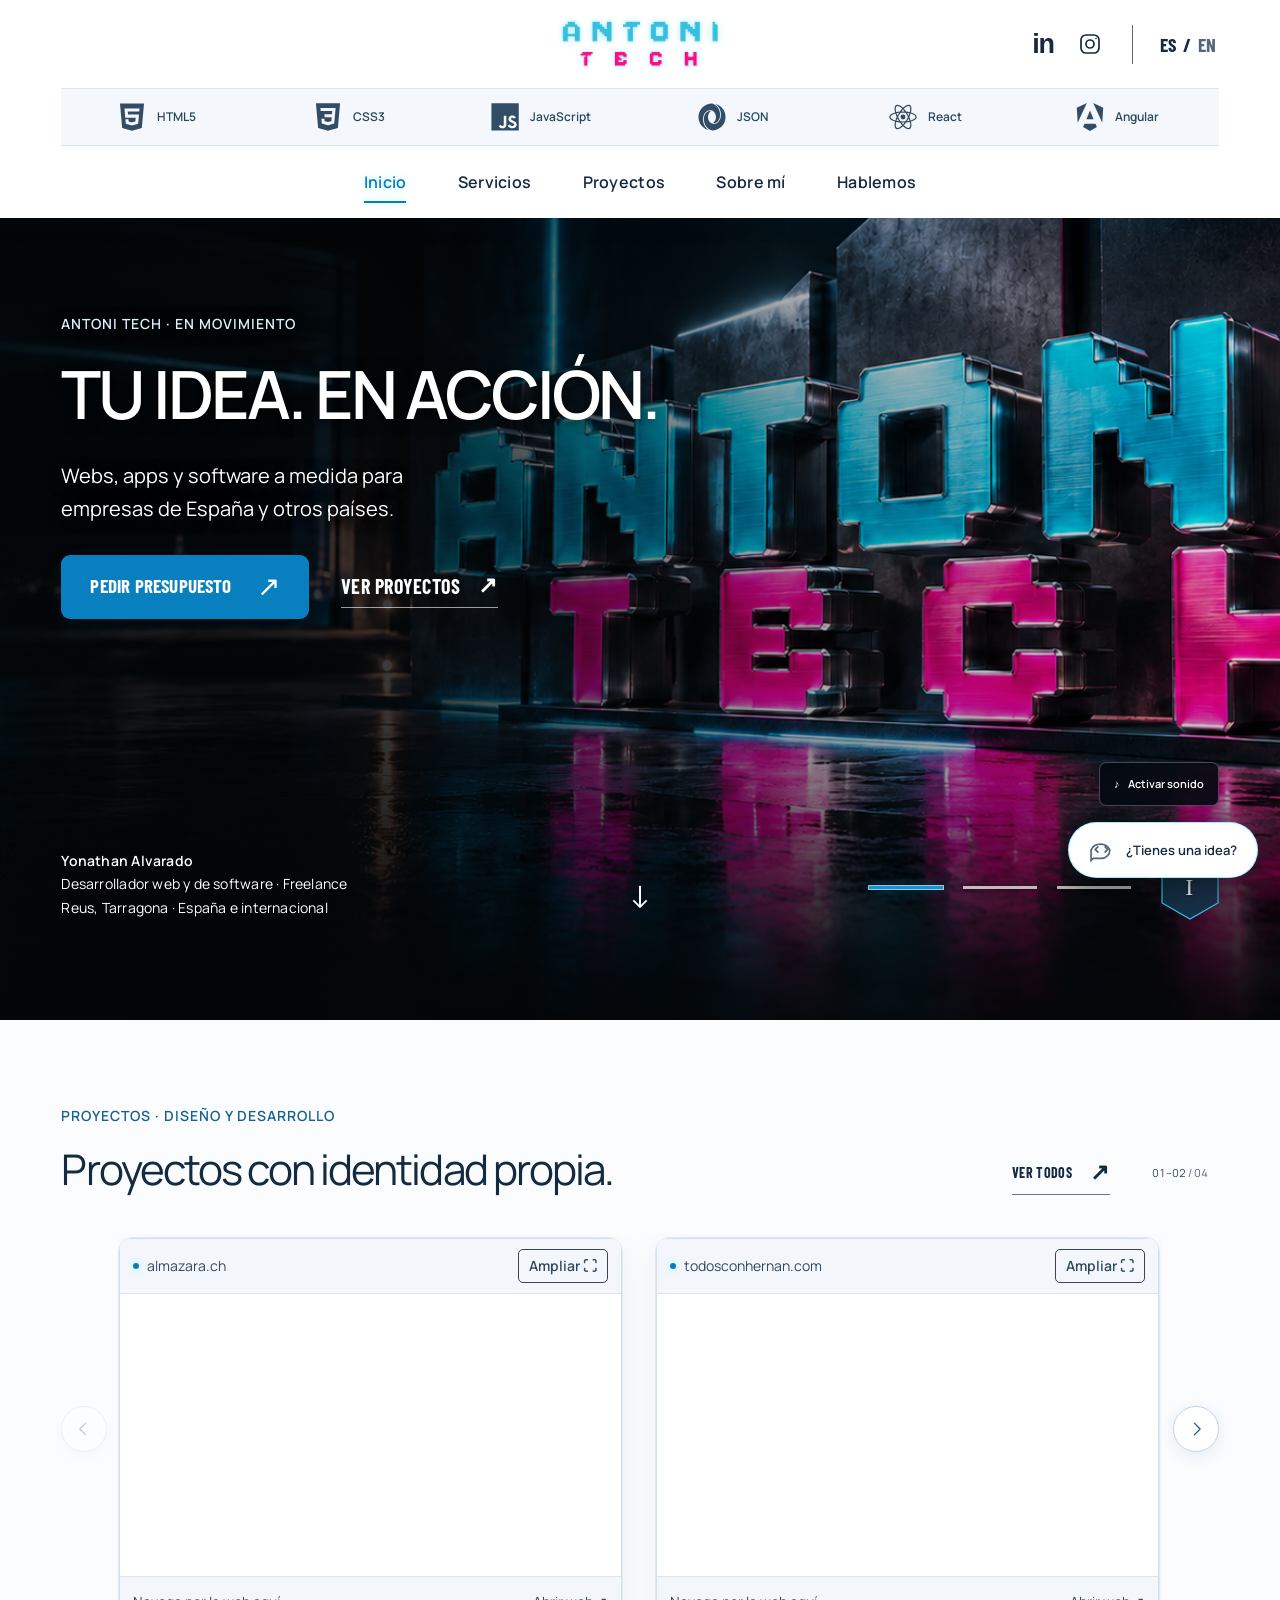
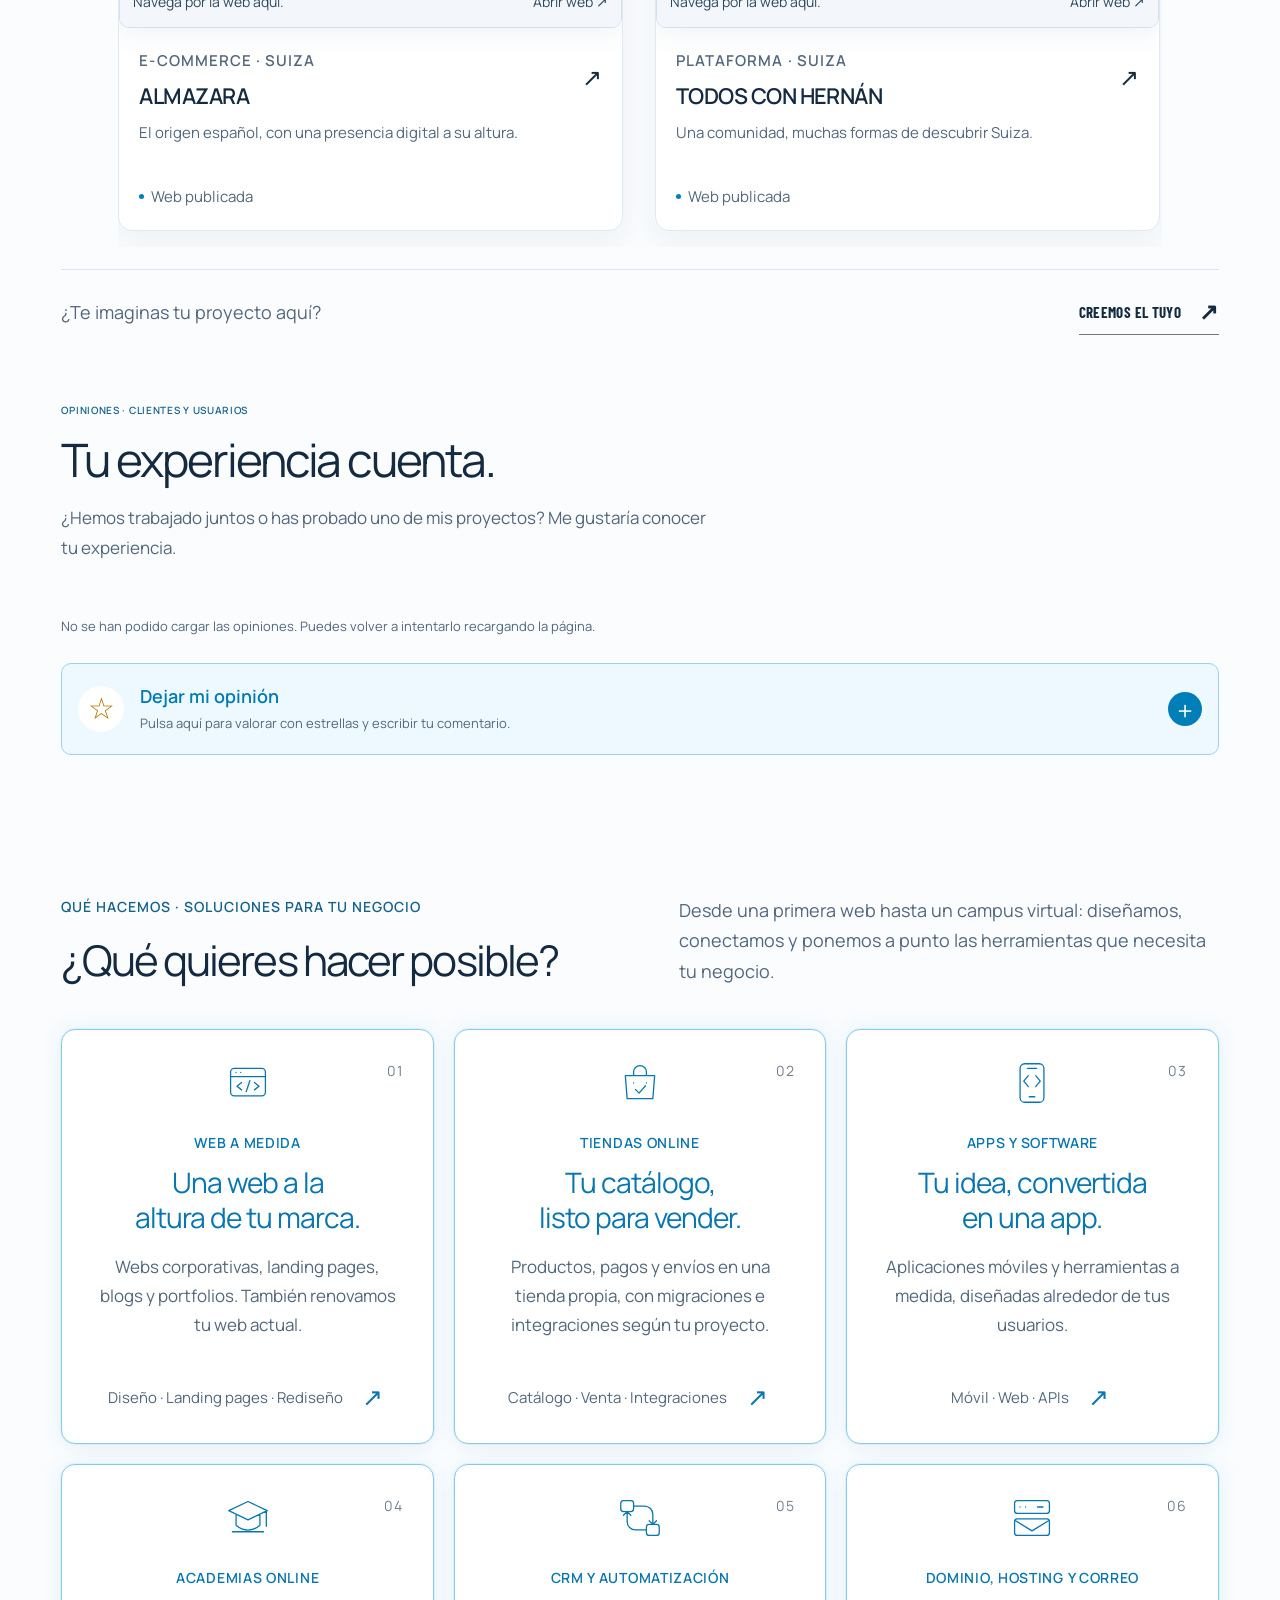
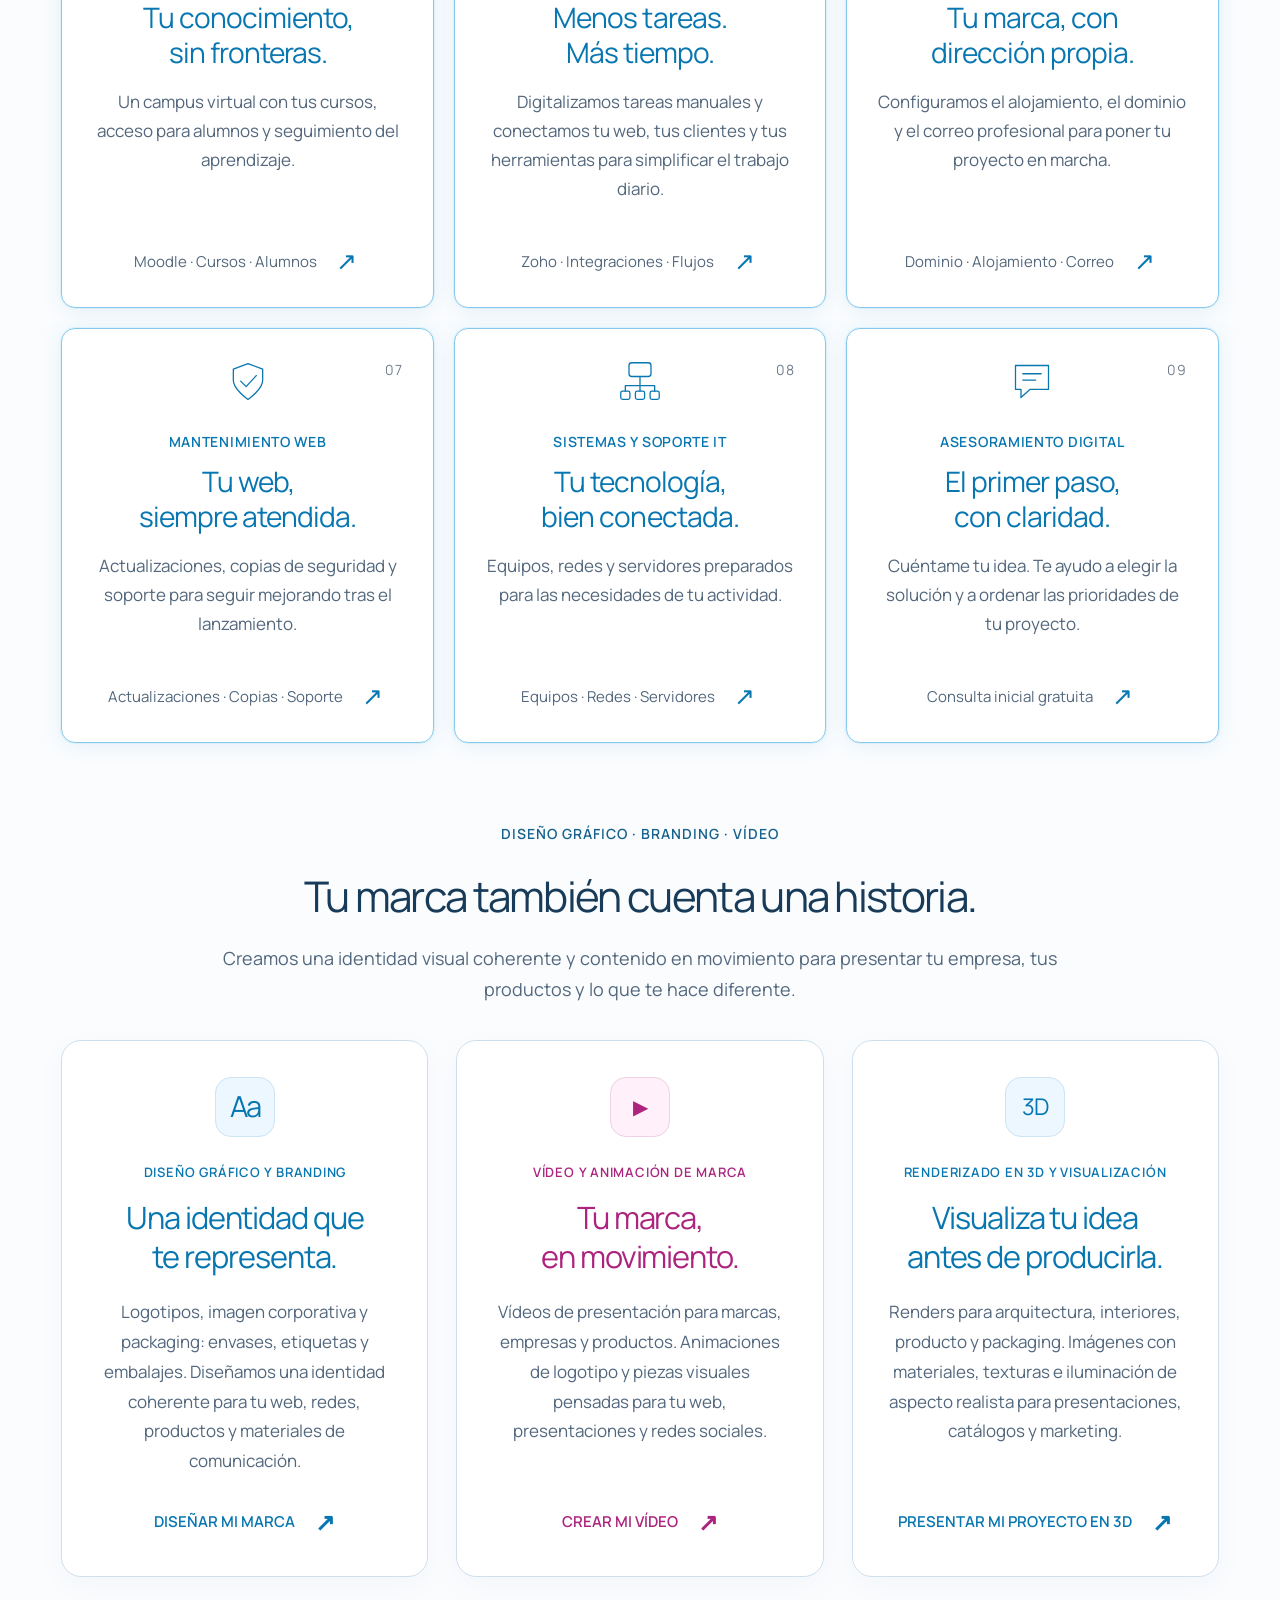
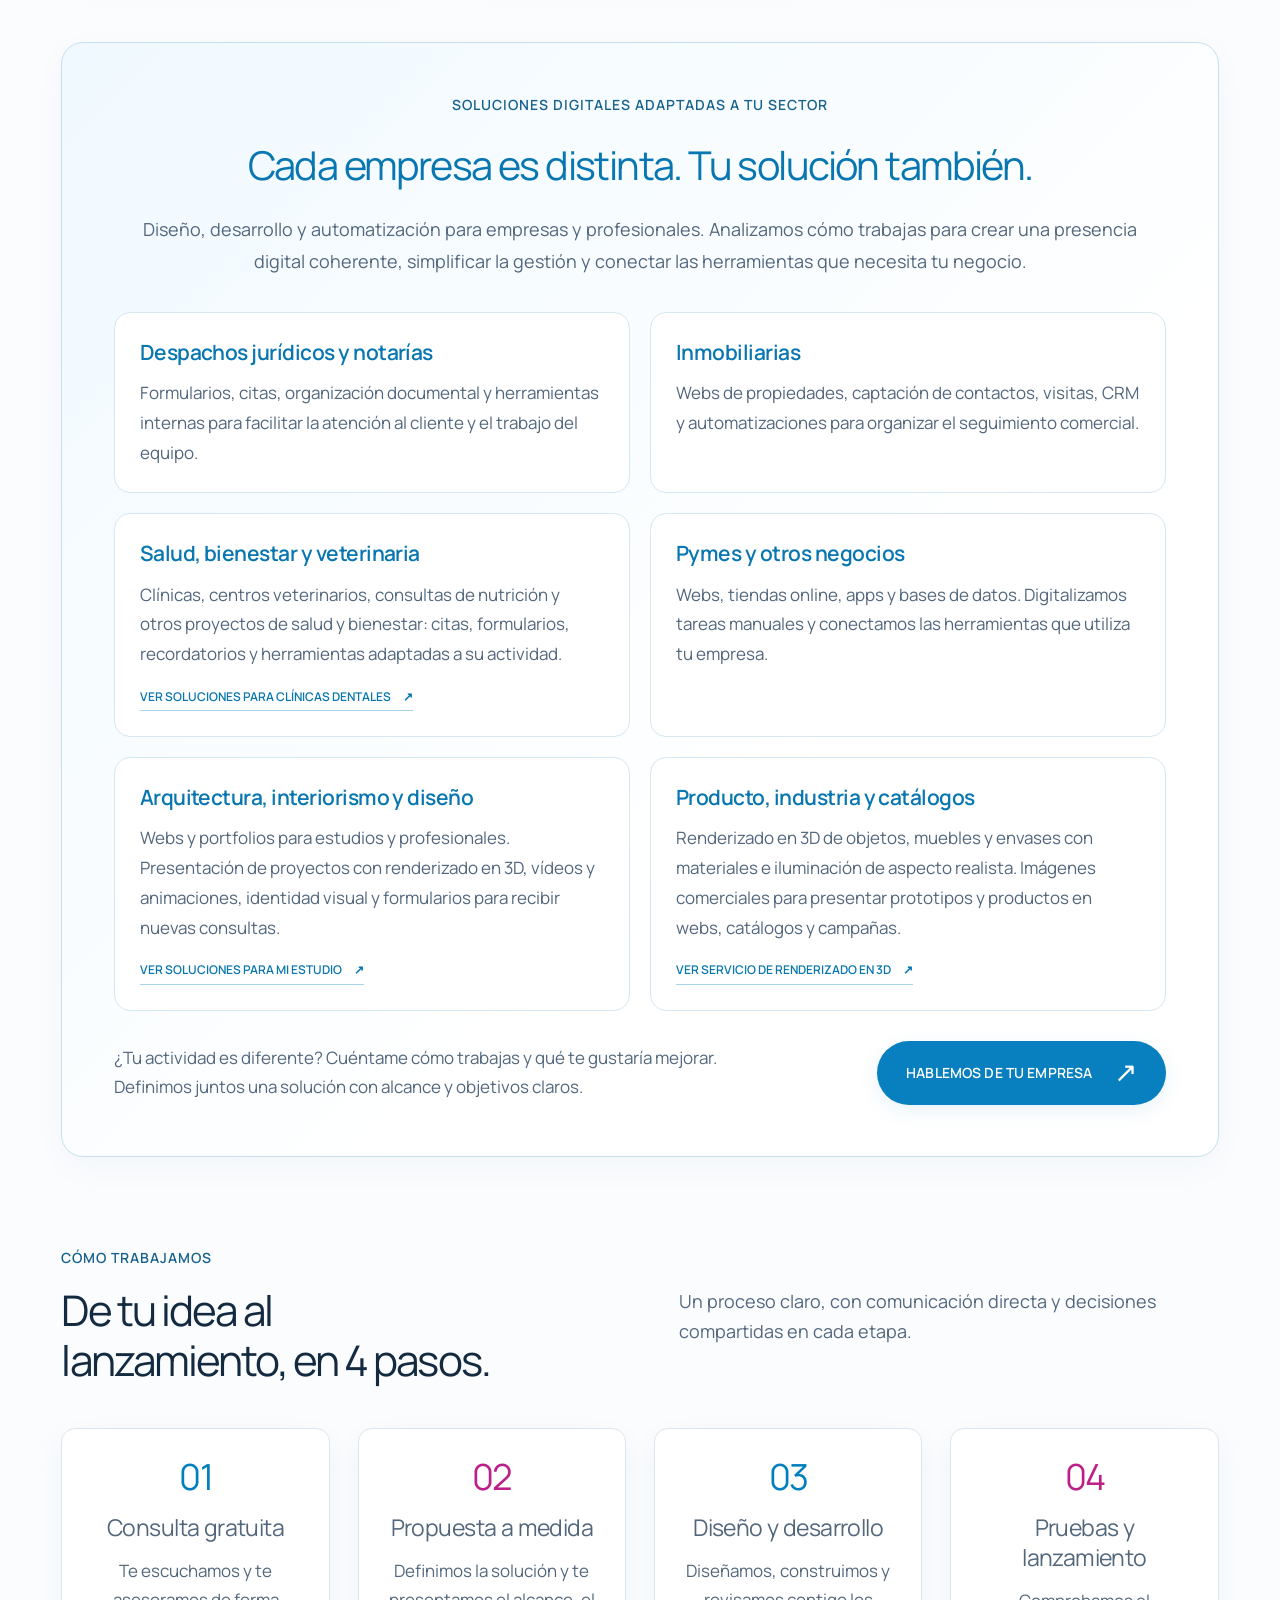
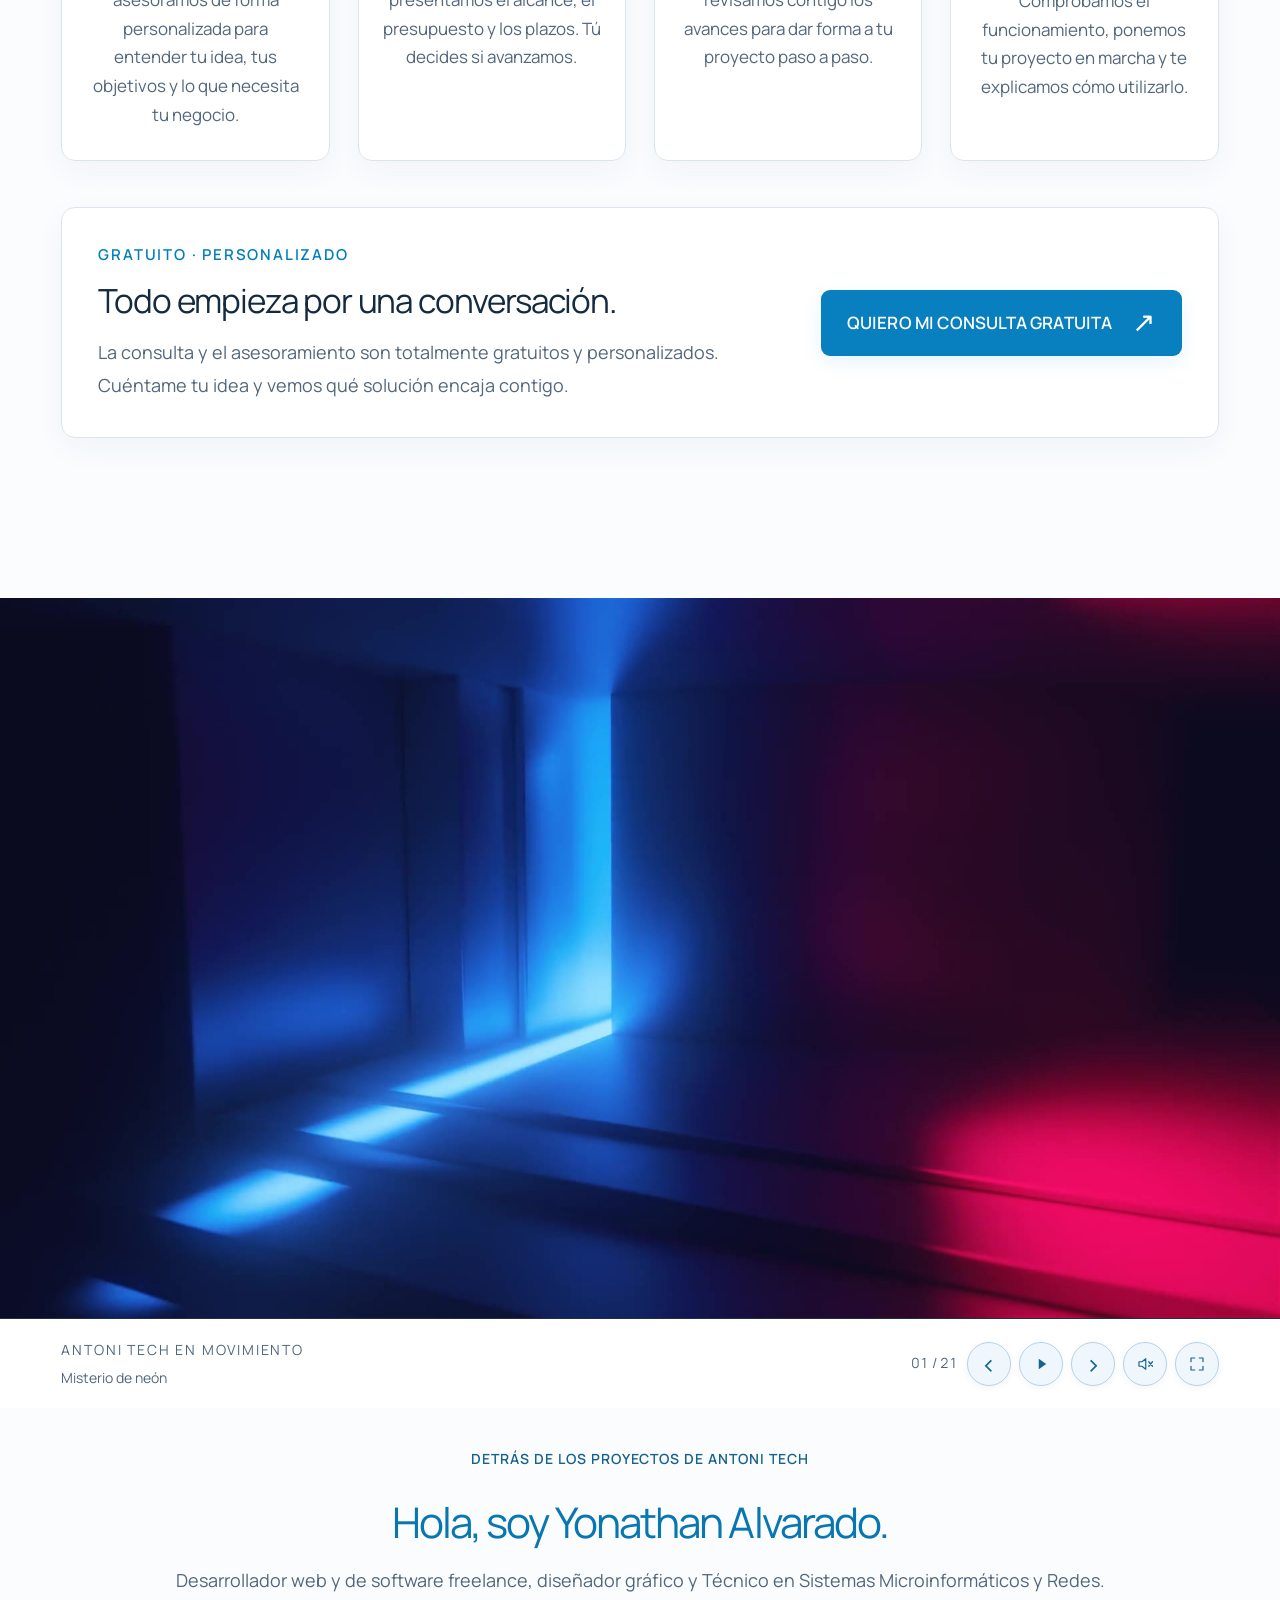
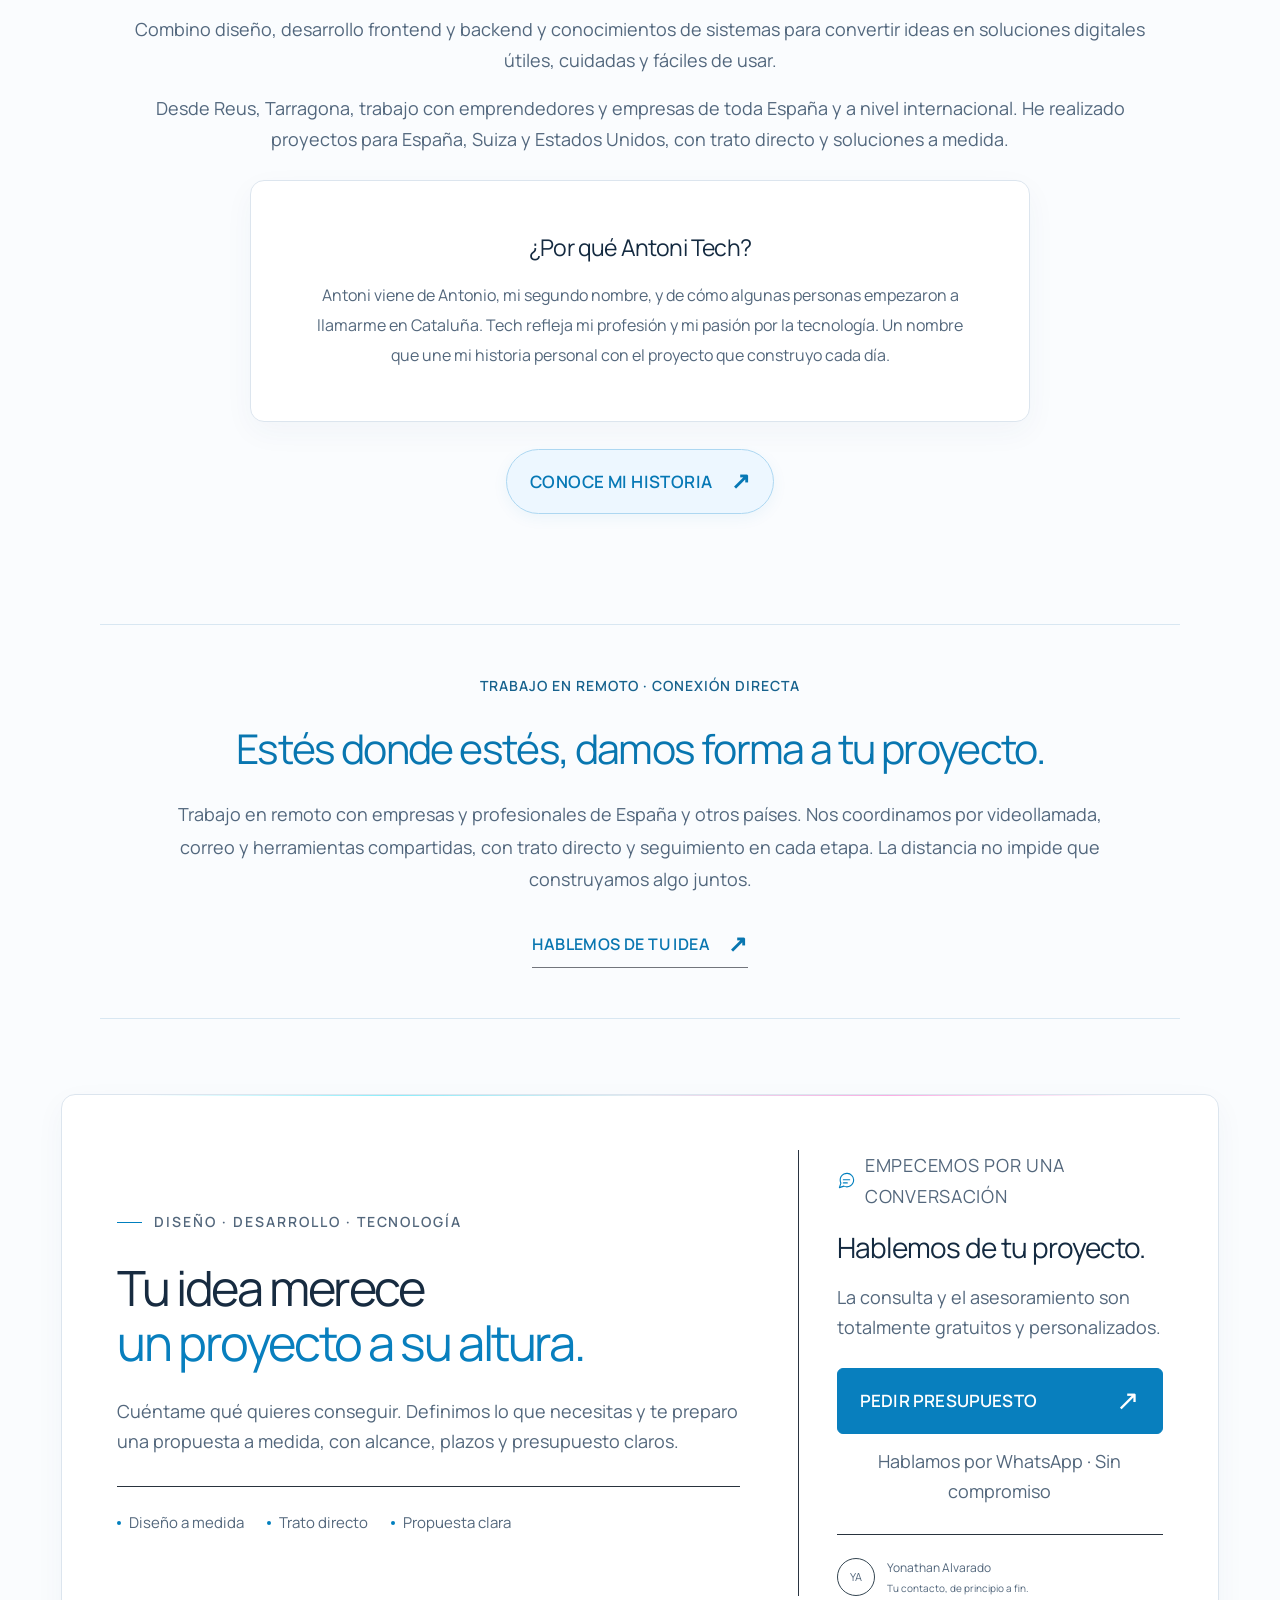
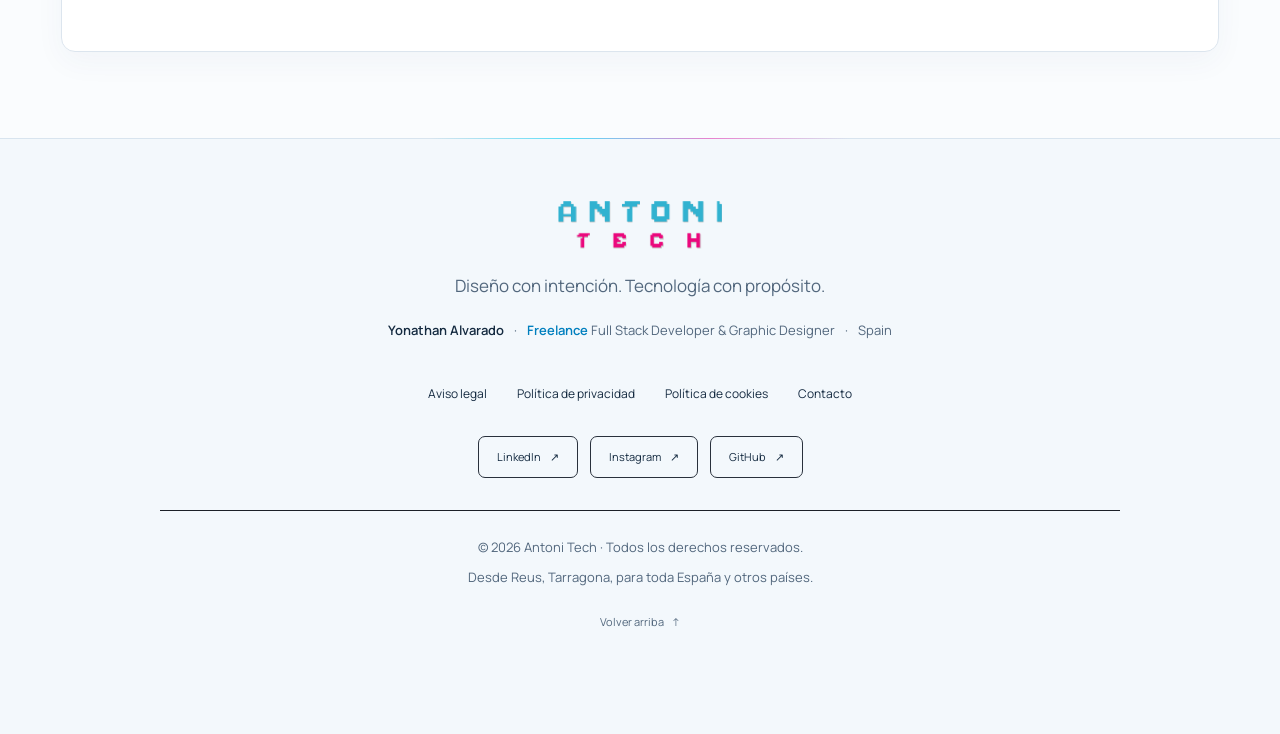
==== commit 327a6938: "Merge branch 'main' of https://github.com/techantoni380-create/Antoni-Tech-antonitech-es" ====
--- a/index.html
+++ b/index.html
@@ -1,58 +1,83 @@
 <!doctype html>
 <html lang="es"><head><meta charset="utf-8"><meta name="viewport" content="width=device-width, initial-scale=1, viewport-fit=cover">
-<title data-es="Proyectos en España, Suiza y Estados Unidos · Antoni Tech" data-en="Projects in Spain, Switzerland and the United States · Antoni Tech">Proyectos en España, Suiza y Estados Unidos · Antoni Tech</title>
-<meta name="author" content="Yonathan Alvarado"><meta name="description" content="Proyectos de diseño y desarrollo web de Yonathan Alvarado, Antoni Tech, para España, Suiza y Estados Unidos. Descubre el trabajo y las soluciones." data-es="Proyectos de diseño y desarrollo web de Yonathan Alvarado, Antoni Tech, para España, Suiza y Estados Unidos. Descubre el trabajo y las soluciones." data-en="Web design and development projects by Yonathan Alvarado, Antoni Tech, for Spain, Switzerland and the United States. Explore the work and solutions." data-i18n-attr="content"><meta name="theme-color" content="#080a0e"><link rel="canonical" href="https://antonitech.es/proyectos/">
-<meta property="og:title" content="Proyectos en España, Suiza y Estados Unidos · Antoni Tech"><meta property="og:description" content="Proyectos de diseño y desarrollo web de Yonathan Alvarado, Antoni Tech, para España, Suiza y Estados Unidos. Descubre el trabajo y las soluciones."><meta property="og:type" content="website"><meta property="og:url" content="https://antonitech.es/proyectos/"><meta property="og:image" content="https://antonitech.es/assets/hero-metallic.png"><meta property="og:locale" content="es_ES"><meta name="twitter:card" content="summary_large_image"><link rel="icon" href="../assets/antoni-tech-logo.png" type="image/png"><link rel="preload" href="../assets/barlow-condensed-800.ttf" as="font" type="font/ttf" crossorigin><link rel="stylesheet" href="../assets/site.css?v=9b2bd3237c"><link rel="stylesheet" href="../assets/minimal.css?v=0efb3f55ea"><link rel="stylesheet" href="../assets/showcase.css?v=391486834e"><link rel="stylesheet" href="../assets/navigation.css?v=d622c39300"><link rel="stylesheet" href="../assets/hero-media.css?v=bc6b47ca57"><link rel="stylesheet" href="../assets/assistant.css?v=bf14a8760d"><link rel="stylesheet" href="../assets/responsive.css?v=7dd0f3e524"><script type="module" src="../assets/assistant.mjs?v=11e9ee3838"></script><script src="../assets/site.js?v=a0f7994356" defer></script><script src="../assets/navigation.js?v=28f176536f" defer></script><link rel="stylesheet" href="../assets/light-tech.css?v=20261019-publicacion-2"><link rel="stylesheet" href="../assets/projects.css?v=dd0faf6e9b"></head>
-<body id="top" class="inner-page"><a class="skip-link" href="#contenido"><span data-es="Saltar al contenido" data-en="Skip to content">Saltar al contenido</span></a>
+<title data-es="Desarrollo web y software freelance en España · Antoni Tech" data-en="Freelance web and software development in Spain · Antoni Tech">Desarrollo web y software freelance en España · Antoni Tech</title>
+<meta name="author" content="Yonathan Alvarado"><meta name="description" content="Yonathan Alvarado, desarrollador web y de software freelance en Reus. Diseño gráfico y sistemas para empresas de España y proyectos internacionales." data-es="Yonathan Alvarado, desarrollador web y de software freelance en Reus. Diseño gráfico y sistemas para empresas de España y proyectos internacionales." data-en="Yonathan Alvarado, freelance web and software developer in Reus. Graphic design and IT systems for businesses in Spain and international projects." data-i18n-attr="content"><meta name="theme-color" content="#080a0e"><link rel="canonical" href="https://antonitech.es/">
+<meta property="og:title" content="Desarrollo web y software freelance en España · Antoni Tech"><meta property="og:description" content="Yonathan Alvarado, desarrollador web y de software freelance en Reus. Diseño gráfico y sistemas para empresas de España y proyectos internacionales."><meta property="og:type" content="website"><meta property="og:url" content="https://antonitech.es/"><meta property="og:image" content="https://antonitech.es/assets/hero-metallic.png"><meta property="og:locale" content="es_ES"><meta name="twitter:card" content="summary_large_image"><link rel="icon" href="./assets/antoni-tech-logo.png" type="image/png"><link rel="preload" href="./assets/barlow-condensed-800.ttf" as="font" type="font/ttf" crossorigin><link rel="stylesheet" href="./assets/site.css?v=9b2bd3237c"><link rel="stylesheet" href="./assets/minimal.css?v=0efb3f55ea"><link rel="stylesheet" href="./assets/showcase.css?v=391486834e"><link rel="stylesheet" href="./assets/navigation.css?v=d622c39300"><link rel="stylesheet" href="./assets/hero-media.css?v=bc6b47ca57"><link rel="stylesheet" href="./assets/assistant.css?v=bf14a8760d"><link rel="stylesheet" href="./assets/responsive.css?v=7dd0f3e524"><link rel="stylesheet" href="./assets/reviews.css?v=cfe2217657"><script type="module" src="./assets/reviews.mjs?v=58ecdebe4e"></script><script type="module" src="./assets/assistant.mjs?v=11e9ee3838"></script><script src="./assets/site.js?v=f391092837" defer></script><script src="./assets/navigation.js?v=28f176536f" defer></script><link rel="stylesheet" href="assets/light-tech.css?v=20261019-publicacion-2"></head>
+<body id="top" class="home-page"><a class="skip-link" href="#contenido"><span data-es="Saltar al contenido" data-en="Skip to content">Saltar al contenido</span></a>
     <div class="header-spacer" aria-hidden="true"></div><header class="site-header" data-adaptive-header><div class="header-top">
-    <a class="brand" href="../index.html" aria-label="Antoni Tech · Inicio"><span class="logo-crop"><img src="../assets/antoni-tech-logo.png" alt="Antoni Tech" width="1500" height="1548"></span></a>
+    <a class="brand" href="./index.html" aria-label="Antoni Tech · Inicio"><span class="logo-crop"><img src="./assets/antoni-tech-logo.png" alt="Antoni Tech" width="1500" height="1548"></span></a>
     <div class="header-right"><div class="header-socials"><a href="https://www.linkedin.com/in/yonathan-alvarado-919637101/" target="_blank" rel="noopener noreferrer" aria-label="LinkedIn" class="social-icon linkedin">in</a>
     <a href="https://www.instagram.com/techantoni/" target="_blank" rel="noopener noreferrer" aria-label="Instagram" class="social-icon"><svg viewBox="0 0 24 24" fill="none" stroke="currentColor" stroke-width="1.7" aria-hidden="true"><rect x="3" y="3" width="18" height="18" rx="5"/><circle cx="12" cy="12" r="4"/><circle cx="18" cy="6.5" r=".8" fill="currentColor" stroke="none"/></svg></a></div><div class="language-switch" role="group" aria-label="Language"><button type="button" data-lang="es" aria-pressed="true">ES</button><span aria-hidden="true">/</span><button type="button" data-lang="en" aria-pressed="false">EN</button></div></div></div><div class="technology-band" role="region" aria-label="Tecnologías y herramientas" data-es="Tecnologías y herramientas" data-en="Technologies and tools" data-i18n-attr="aria-label">
-    <div class="technology-window"><div class="technology-track"><ul class="technology-group"><li class="technology-logo"><img src="../assets/technologies/html5.svg" alt="" width="28" height="28" decoding="async"><span>HTML5</span></li><li class="technology-logo"><img src="../assets/technologies/css3.svg" alt="" width="28" height="28" decoding="async"><span>CSS3</span></li><li class="technology-logo"><img src="../assets/technologies/javascript.svg" alt="" width="28" height="28" decoding="async"><span>JavaScript</span></li><li class="technology-logo"><img src="../assets/technologies/json.svg" alt="" width="28" height="28" decoding="async"><span>JSON</span></li><li class="technology-logo"><img src="../assets/technologies/react.svg" alt="" width="28" height="28" decoding="async"><span>React</span></li><li class="technology-logo"><img src="../assets/technologies/angular.svg" alt="" width="28" height="28" decoding="async"><span>Angular</span></li><li class="technology-logo"><img src="../assets/technologies/python.svg" alt="" width="28" height="28" decoding="async"><span>Python</span></li><li class="technology-logo"><img src="../assets/technologies/java.svg" alt="" width="28" height="28" decoding="async"><span>Java</span></li><li class="technology-logo"><img src="../assets/technologies/windows11.svg" alt="" width="28" height="28" decoding="async"><span>Windows</span></li><li class="technology-logo"><img src="../assets/technologies/linux.svg" alt="" width="28" height="28" decoding="async"><span>Linux</span></li><li class="technology-logo"><img src="../assets/technologies/apple.svg" alt="" width="28" height="28" decoding="async"><span>macOS</span></li><li class="technology-logo"><img src="../assets/technologies/wordpress.svg" alt="" width="28" height="28" decoding="async"><span>WordPress</span></li><li class="technology-logo"><img src="../assets/technologies/woocommerce.svg" alt="" width="28" height="28" decoding="async"><span>WooCommerce</span></li><li class="technology-logo"><img src="../assets/technologies/prestashop.svg" alt="" width="28" height="28" decoding="async"><span>PrestaShop</span></li><li class="technology-logo"><img src="../assets/technologies/git.svg" alt="" width="28" height="28" decoding="async"><span>Git</span></li><li class="technology-logo"><img src="../assets/technologies/github.svg" alt="" width="28" height="28" decoding="async"><span>GitHub</span></li><li class="technology-logo"><img src="../assets/technologies/docker.svg" alt="" width="28" height="28" decoding="async"><span>Docker</span></li><li class="technology-logo"><img src="../assets/technologies/kubernetes.svg" alt="" width="28" height="28" decoding="async"><span>Kubernetes</span></li><li class="technology-logo"><img src="../assets/technologies/amazonwebservices.svg" alt="" width="28" height="28" decoding="async"><span>AWS</span></li><li class="technology-logo"><img src="../assets/technologies/azure.svg" alt="" width="28" height="28" decoding="async"><span>Azure</span></li><li class="technology-logo"><img src="../assets/technologies/zoho.svg" alt="" width="28" height="28" decoding="async"><span>Zoho CRM</span></li><li class="technology-logo"><img src="../assets/technologies/figma.svg" alt="" width="28" height="28" decoding="async"><span>Figma</span></li><li class="technology-logo"><img src="../assets/technologies/illustrator.svg" alt="" width="28" height="28" decoding="async"><span>Illustrator</span></li><li class="technology-logo"><img src="../assets/technologies/photoshop.svg" alt="" width="28" height="28" decoding="async"><span>Photoshop</span></li><li class="technology-logo"><img src="../assets/technologies/threedsmax.svg" alt="" width="28" height="28" decoding="async"><span>Autodesk 3ds Max</span></li><li class="technology-logo"><img src="../assets/technologies/autocad.svg" alt="" width="28" height="28" decoding="async"><span>AutoCAD</span></li><li class="technology-logo"><img src="../assets/technologies/coreldraw.svg" alt="" width="28" height="28" decoding="async"><span>CorelDRAW</span></li><li class="technology-logo"><img src="../assets/technologies/php.svg" alt="" width="28" height="28" decoding="async"><span>PHP</span></li><li class="technology-logo"><img src="../assets/technologies/mysql.svg" alt="" width="28" height="28" decoding="async"><span>MySQL</span></li><li class="technology-logo"><img src="../assets/technologies/phpmyadmin.svg" alt="" width="28" height="28" decoding="async"><span>phpMyAdmin</span></li><li class="technology-logo"><img src="../assets/technologies/postgresql.svg" alt="" width="28" height="28" decoding="async"><span>PostgreSQL</span></li><li class="technology-logo"><img src="../assets/technologies/typescript.svg" alt="" width="28" height="28" decoding="async"><span>TypeScript</span></li><li class="technology-logo"><img src="../assets/technologies/nextjs.svg" alt="" width="28" height="28" decoding="async"><span>Next.js</span></li><li class="technology-logo"><img src="../assets/technologies/supabase.svg" alt="" width="28" height="28" decoding="async"><span>Supabase</span></li><li class="technology-logo"><img src="../assets/technologies/n8n.svg" alt="" width="28" height="28" decoding="async"><span>n8n</span></li><li class="technology-logo"><img src="../assets/technologies/vscode.svg" alt="" width="28" height="28" decoding="async"><span>VS Code</span></li><li class="technology-logo"><img src="../assets/technologies/apache.svg" alt="" width="28" height="28" decoding="async"><span>Apache</span></li><li class="technology-logo"><img src="../assets/technologies/nginx.svg" alt="" width="28" height="28" decoding="async"><span>Nginx</span></li><li class="technology-logo"><img src="../assets/technologies/xml.svg" alt="" width="28" height="28" decoding="async"><span>XML</span></li></ul><ul class="technology-group" aria-hidden="true" inert><li class="technology-logo"><img src="../assets/technologies/html5.svg" alt="" width="28" height="28" decoding="async"><span>HTML5</span></li><li class="technology-logo"><img src="../assets/technologies/css3.svg" alt="" width="28" height="28" decoding="async"><span>CSS3</span></li><li class="technology-logo"><img src="../assets/technologies/javascript.svg" alt="" width="28" height="28" decoding="async"><span>JavaScript</span></li><li class="technology-logo"><img src="../assets/technologies/json.svg" alt="" width="28" height="28" decoding="async"><span>JSON</span></li><li class="technology-logo"><img src="../assets/technologies/react.svg" alt="" width="28" height="28" decoding="async"><span>React</span></li><li class="technology-logo"><img src="../assets/technologies/angular.svg" alt="" width="28" height="28" decoding="async"><span>Angular</span></li><li class="technology-logo"><img src="../assets/technologies/python.svg" alt="" width="28" height="28" decoding="async"><span>Python</span></li><li class="technology-logo"><img src="../assets/technologies/java.svg" alt="" width="28" height="28" decoding="async"><span>Java</span></li><li class="technology-logo"><img src="../assets/technologies/windows11.svg" alt="" width="28" height="28" decoding="async"><span>Windows</span></li><li class="technology-logo"><img src="../assets/technologies/linux.svg" alt="" width="28" height="28" decoding="async"><span>Linux</span></li><li class="technology-logo"><img src="../assets/technologies/apple.svg" alt="" width="28" height="28" decoding="async"><span>macOS</span></li><li class="technology-logo"><img src="../assets/technologies/wordpress.svg" alt="" width="28" height="28" decoding="async"><span>WordPress</span></li><li class="technology-logo"><img src="../assets/technologies/woocommerce.svg" alt="" width="28" height="28" decoding="async"><span>WooCommerce</span></li><li class="technology-logo"><img src="../assets/technologies/prestashop.svg" alt="" width="28" height="28" decoding="async"><span>PrestaShop</span></li><li class="technology-logo"><img src="../assets/technologies/git.svg" alt="" width="28" height="28" decoding="async"><span>Git</span></li><li class="technology-logo"><img src="../assets/technologies/github.svg" alt="" width="28" height="28" decoding="async"><span>GitHub</span></li><li class="technology-logo"><img src="../assets/technologies/docker.svg" alt="" width="28" height="28" decoding="async"><span>Docker</span></li><li class="technology-logo"><img src="../assets/technologies/kubernetes.svg" alt="" width="28" height="28" decoding="async"><span>Kubernetes</span></li><li class="technology-logo"><img src="../assets/technologies/amazonwebservices.svg" alt="" width="28" height="28" decoding="async"><span>AWS</span></li><li class="technology-logo"><img src="../assets/technologies/azure.svg" alt="" width="28" height="28" decoding="async"><span>Azure</span></li><li class="technology-logo"><img src="../assets/technologies/zoho.svg" alt="" width="28" height="28" decoding="async"><span>Zoho CRM</span></li><li class="technology-logo"><img src="../assets/technologies/figma.svg" alt="" width="28" height="28" decoding="async"><span>Figma</span></li><li class="technology-logo"><img src="../assets/technologies/illustrator.svg" alt="" width="28" height="28" decoding="async"><span>Illustrator</span></li><li class="technology-logo"><img src="../assets/technologies/photoshop.svg" alt="" width="28" height="28" decoding="async"><span>Photoshop</span></li><li class="technology-logo"><img src="../assets/technologies/threedsmax.svg" alt="" width="28" height="28" decoding="async"><span>Autodesk 3ds Max</span></li><li class="technology-logo"><img src="../assets/technologies/autocad.svg" alt="" width="28" height="28" decoding="async"><span>AutoCAD</span></li><li class="technology-logo"><img src="../assets/technologies/coreldraw.svg" alt="" width="28" height="28" decoding="async"><span>CorelDRAW</span></li><li class="technology-logo"><img src="../assets/technologies/php.svg" alt="" width="28" height="28" decoding="async"><span>PHP</span></li><li class="technology-logo"><img src="../assets/technologies/mysql.svg" alt="" width="28" height="28" decoding="async"><span>MySQL</span></li><li class="technology-logo"><img src="../assets/technologies/phpmyadmin.svg" alt="" width="28" height="28" decoding="async"><span>phpMyAdmin</span></li><li class="technology-logo"><img src="../assets/technologies/postgresql.svg" alt="" width="28" height="28" decoding="async"><span>PostgreSQL</span></li><li class="technology-logo"><img src="../assets/technologies/typescript.svg" alt="" width="28" height="28" decoding="async"><span>TypeScript</span></li><li class="technology-logo"><img src="../assets/technologies/nextjs.svg" alt="" width="28" height="28" decoding="async"><span>Next.js</span></li><li class="technology-logo"><img src="../assets/technologies/supabase.svg" alt="" width="28" height="28" decoding="async"><span>Supabase</span></li><li class="technology-logo"><img src="../assets/technologies/n8n.svg" alt="" width="28" height="28" decoding="async"><span>n8n</span></li><li class="technology-logo"><img src="../assets/technologies/vscode.svg" alt="" width="28" height="28" decoding="async"><span>VS Code</span></li><li class="technology-logo"><img src="../assets/technologies/apache.svg" alt="" width="28" height="28" decoding="async"><span>Apache</span></li><li class="technology-logo"><img src="../assets/technologies/nginx.svg" alt="" width="28" height="28" decoding="async"><span>Nginx</span></li><li class="technology-logo"><img src="../assets/technologies/xml.svg" alt="" width="28" height="28" decoding="async"><span>XML</span></li></ul></div></div></div><div class="navigation-bar">
-      <a class="brand compact-brand" href="../index.html" aria-label="Antoni Tech · Inicio / Home"><span class="logo-crop"><img src="../assets/antoni-tech-logo.png" alt="Antoni Tech" width="1500" height="1548"></span></a>
-      <nav class="primary-nav" id="primary-navigation" aria-label="Principal / Main navigation"><a href="../index.html"><span data-es="Inicio" data-en="Home">Inicio</span></a><a href="../servicios/index.html"><span data-es="Servicios" data-en="Services">Servicios</span></a><a href="../proyectos/index.html" class="nav-projects" aria-current="page"><span data-es="Proyectos" data-en="Work">Proyectos</span></a><a href="../sobre-mi/index.html"><span data-es="Sobre mí" data-en="About">Sobre mí</span></a><a href="../contacto/index.html"><span data-es="Hablemos" data-en="Let’s talk">Hablemos</span></a></nav>
+    <div class="technology-window"><div class="technology-track"><ul class="technology-group"><li class="technology-logo"><img src="./assets/technologies/html5.svg" alt="" width="28" height="28" decoding="async"><span>HTML5</span></li><li class="technology-logo"><img src="./assets/technologies/css3.svg" alt="" width="28" height="28" decoding="async"><span>CSS3</span></li><li class="technology-logo"><img src="./assets/technologies/javascript.svg" alt="" width="28" height="28" decoding="async"><span>JavaScript</span></li><li class="technology-logo"><img src="./assets/technologies/json.svg" alt="" width="28" height="28" decoding="async"><span>JSON</span></li><li class="technology-logo"><img src="./assets/technologies/react.svg" alt="" width="28" height="28" decoding="async"><span>React</span></li><li class="technology-logo"><img src="./assets/technologies/angular.svg" alt="" width="28" height="28" decoding="async"><span>Angular</span></li><li class="technology-logo"><img src="./assets/technologies/python.svg" alt="" width="28" height="28" decoding="async"><span>Python</span></li><li class="technology-logo"><img src="./assets/technologies/java.svg" alt="" width="28" height="28" decoding="async"><span>Java</span></li><li class="technology-logo"><img src="./assets/technologies/windows11.svg" alt="" width="28" height="28" decoding="async"><span>Windows</span></li><li class="technology-logo"><img src="./assets/technologies/linux.svg" alt="" width="28" height="28" decoding="async"><span>Linux</span></li><li class="technology-logo"><img src="./assets/technologies/apple.svg" alt="" width="28" height="28" decoding="async"><span>macOS</span></li><li class="technology-logo"><img src="./assets/technologies/wordpress.svg" alt="" width="28" height="28" decoding="async"><span>WordPress</span></li><li class="technology-logo"><img src="./assets/technologies/woocommerce.svg" alt="" width="28" height="28" decoding="async"><span>WooCommerce</span></li><li class="technology-logo"><img src="./assets/technologies/prestashop.svg" alt="" width="28" height="28" decoding="async"><span>PrestaShop</span></li><li class="technology-logo"><img src="./assets/technologies/git.svg" alt="" width="28" height="28" decoding="async"><span>Git</span></li><li class="technology-logo"><img src="./assets/technologies/github.svg" alt="" width="28" height="28" decoding="async"><span>GitHub</span></li><li class="technology-logo"><img src="./assets/technologies/docker.svg" alt="" width="28" height="28" decoding="async"><span>Docker</span></li><li class="technology-logo"><img src="./assets/technologies/kubernetes.svg" alt="" width="28" height="28" decoding="async"><span>Kubernetes</span></li><li class="technology-logo"><img src="./assets/technologies/amazonwebservices.svg" alt="" width="28" height="28" decoding="async"><span>AWS</span></li><li class="technology-logo"><img src="./assets/technologies/azure.svg" alt="" width="28" height="28" decoding="async"><span>Azure</span></li><li class="technology-logo"><img src="./assets/technologies/zoho.svg" alt="" width="28" height="28" decoding="async"><span>Zoho CRM</span></li><li class="technology-logo"><img src="./assets/technologies/figma.svg" alt="" width="28" height="28" decoding="async"><span>Figma</span></li><li class="technology-logo"><img src="./assets/technologies/illustrator.svg" alt="" width="28" height="28" decoding="async"><span>Illustrator</span></li><li class="technology-logo"><img src="./assets/technologies/photoshop.svg" alt="" width="28" height="28" decoding="async"><span>Photoshop</span></li><li class="technology-logo"><img src="./assets/technologies/threedsmax.svg" alt="" width="28" height="28" decoding="async"><span>Autodesk 3ds Max</span></li><li class="technology-logo"><img src="./assets/technologies/autocad.svg" alt="" width="28" height="28" decoding="async"><span>AutoCAD</span></li><li class="technology-logo"><img src="./assets/technologies/coreldraw.svg" alt="" width="28" height="28" decoding="async"><span>CorelDRAW</span></li><li class="technology-logo"><img src="./assets/technologies/php.svg" alt="" width="28" height="28" decoding="async"><span>PHP</span></li><li class="technology-logo"><img src="./assets/technologies/mysql.svg" alt="" width="28" height="28" decoding="async"><span>MySQL</span></li><li class="technology-logo"><img src="./assets/technologies/phpmyadmin.svg" alt="" width="28" height="28" decoding="async"><span>phpMyAdmin</span></li><li class="technology-logo"><img src="./assets/technologies/postgresql.svg" alt="" width="28" height="28" decoding="async"><span>PostgreSQL</span></li><li class="technology-logo"><img src="./assets/technologies/typescript.svg" alt="" width="28" height="28" decoding="async"><span>TypeScript</span></li><li class="technology-logo"><img src="./assets/technologies/nextjs.svg" alt="" width="28" height="28" decoding="async"><span>Next.js</span></li><li class="technology-logo"><img src="./assets/technologies/supabase.svg" alt="" width="28" height="28" decoding="async"><span>Supabase</span></li><li class="technology-logo"><img src="./assets/technologies/n8n.svg" alt="" width="28" height="28" decoding="async"><span>n8n</span></li><li class="technology-logo"><img src="./assets/technologies/vscode.svg" alt="" width="28" height="28" decoding="async"><span>VS Code</span></li><li class="technology-logo"><img src="./assets/technologies/apache.svg" alt="" width="28" height="28" decoding="async"><span>Apache</span></li><li class="technology-logo"><img src="./assets/technologies/nginx.svg" alt="" width="28" height="28" decoding="async"><span>Nginx</span></li><li class="technology-logo"><img src="./assets/technologies/xml.svg" alt="" width="28" height="28" decoding="async"><span>XML</span></li></ul><ul class="technology-group" aria-hidden="true" inert><li class="technology-logo"><img src="./assets/technologies/html5.svg" alt="" width="28" height="28" decoding="async"><span>HTML5</span></li><li class="technology-logo"><img src="./assets/technologies/css3.svg" alt="" width="28" height="28" decoding="async"><span>CSS3</span></li><li class="technology-logo"><img src="./assets/technologies/javascript.svg" alt="" width="28" height="28" decoding="async"><span>JavaScript</span></li><li class="technology-logo"><img src="./assets/technologies/json.svg" alt="" width="28" height="28" decoding="async"><span>JSON</span></li><li class="technology-logo"><img src="./assets/technologies/react.svg" alt="" width="28" height="28" decoding="async"><span>React</span></li><li class="technology-logo"><img src="./assets/technologies/angular.svg" alt="" width="28" height="28" decoding="async"><span>Angular</span></li><li class="technology-logo"><img src="./assets/technologies/python.svg" alt="" width="28" height="28" decoding="async"><span>Python</span></li><li class="technology-logo"><img src="./assets/technologies/java.svg" alt="" width="28" height="28" decoding="async"><span>Java</span></li><li class="technology-logo"><img src="./assets/technologies/windows11.svg" alt="" width="28" height="28" decoding="async"><span>Windows</span></li><li class="technology-logo"><img src="./assets/technologies/linux.svg" alt="" width="28" height="28" decoding="async"><span>Linux</span></li><li class="technology-logo"><img src="./assets/technologies/apple.svg" alt="" width="28" height="28" decoding="async"><span>macOS</span></li><li class="technology-logo"><img src="./assets/technologies/wordpress.svg" alt="" width="28" height="28" decoding="async"><span>WordPress</span></li><li class="technology-logo"><img src="./assets/technologies/woocommerce.svg" alt="" width="28" height="28" decoding="async"><span>WooCommerce</span></li><li class="technology-logo"><img src="./assets/technologies/prestashop.svg" alt="" width="28" height="28" decoding="async"><span>PrestaShop</span></li><li class="technology-logo"><img src="./assets/technologies/git.svg" alt="" width="28" height="28" decoding="async"><span>Git</span></li><li class="technology-logo"><img src="./assets/technologies/github.svg" alt="" width="28" height="28" decoding="async"><span>GitHub</span></li><li class="technology-logo"><img src="./assets/technologies/docker.svg" alt="" width="28" height="28" decoding="async"><span>Docker</span></li><li class="technology-logo"><img src="./assets/technologies/kubernetes.svg" alt="" width="28" height="28" decoding="async"><span>Kubernetes</span></li><li class="technology-logo"><img src="./assets/technologies/amazonwebservices.svg" alt="" width="28" height="28" decoding="async"><span>AWS</span></li><li class="technology-logo"><img src="./assets/technologies/azure.svg" alt="" width="28" height="28" decoding="async"><span>Azure</span></li><li class="technology-logo"><img src="./assets/technologies/zoho.svg" alt="" width="28" height="28" decoding="async"><span>Zoho CRM</span></li><li class="technology-logo"><img src="./assets/technologies/figma.svg" alt="" width="28" height="28" decoding="async"><span>Figma</span></li><li class="technology-logo"><img src="./assets/technologies/illustrator.svg" alt="" width="28" height="28" decoding="async"><span>Illustrator</span></li><li class="technology-logo"><img src="./assets/technologies/photoshop.svg" alt="" width="28" height="28" decoding="async"><span>Photoshop</span></li><li class="technology-logo"><img src="./assets/technologies/threedsmax.svg" alt="" width="28" height="28" decoding="async"><span>Autodesk 3ds Max</span></li><li class="technology-logo"><img src="./assets/technologies/autocad.svg" alt="" width="28" height="28" decoding="async"><span>AutoCAD</span></li><li class="technology-logo"><img src="./assets/technologies/coreldraw.svg" alt="" width="28" height="28" decoding="async"><span>CorelDRAW</span></li><li class="technology-logo"><img src="./assets/technologies/php.svg" alt="" width="28" height="28" decoding="async"><span>PHP</span></li><li class="technology-logo"><img src="./assets/technologies/mysql.svg" alt="" width="28" height="28" decoding="async"><span>MySQL</span></li><li class="technology-logo"><img src="./assets/technologies/phpmyadmin.svg" alt="" width="28" height="28" decoding="async"><span>phpMyAdmin</span></li><li class="technology-logo"><img src="./assets/technologies/postgresql.svg" alt="" width="28" height="28" decoding="async"><span>PostgreSQL</span></li><li class="technology-logo"><img src="./assets/technologies/typescript.svg" alt="" width="28" height="28" decoding="async"><span>TypeScript</span></li><li class="technology-logo"><img src="./assets/technologies/nextjs.svg" alt="" width="28" height="28" decoding="async"><span>Next.js</span></li><li class="technology-logo"><img src="./assets/technologies/supabase.svg" alt="" width="28" height="28" decoding="async"><span>Supabase</span></li><li class="technology-logo"><img src="./assets/technologies/n8n.svg" alt="" width="28" height="28" decoding="async"><span>n8n</span></li><li class="technology-logo"><img src="./assets/technologies/vscode.svg" alt="" width="28" height="28" decoding="async"><span>VS Code</span></li><li class="technology-logo"><img src="./assets/technologies/apache.svg" alt="" width="28" height="28" decoding="async"><span>Apache</span></li><li class="technology-logo"><img src="./assets/technologies/nginx.svg" alt="" width="28" height="28" decoding="async"><span>Nginx</span></li><li class="technology-logo"><img src="./assets/technologies/xml.svg" alt="" width="28" height="28" decoding="async"><span>XML</span></li></ul></div></div></div><div class="navigation-bar">
+      <a class="brand compact-brand" href="./index.html" aria-label="Antoni Tech · Inicio / Home"><span class="logo-crop"><img src="./assets/antoni-tech-logo.png" alt="Antoni Tech" width="1500" height="1548"></span></a>
+      <nav class="primary-nav" id="primary-navigation" aria-label="Principal / Main navigation"><a href="./index.html" aria-current="page"><span data-es="Inicio" data-en="Home">Inicio</span></a><a href="./servicios/index.html"><span data-es="Servicios" data-en="Services">Servicios</span></a><a href="./proyectos/index.html" class="nav-projects"><span data-es="Proyectos" data-en="Work">Proyectos</span></a><a href="./sobre-mi/index.html"><span data-es="Sobre mí" data-en="About">Sobre mí</span></a><a href="./contacto/index.html"><span data-es="Hablemos" data-en="Let’s talk">Hablemos</span></a></nav>
       <div class="compact-actions"><a class="header-whatsapp" href="https://wa.me/34635977484?text=Hola%2C%20Yonathan.%20Me%20gustar%C3%ADa%20pedir%20presupuesto%20para%20mi%20proyecto." data-whatsapp data-url-es="https://wa.me/34635977484?text=Hola%2C%20Yonathan.%20Me%20gustar%C3%ADa%20pedir%20presupuesto%20para%20mi%20proyecto." data-url-en="https://wa.me/34635977484?text=Hi%20Yonathan%2C%20I%20would%20like%20to%20request%20a%20quote%20for%20my%20project." target="_blank" rel="noopener noreferrer" aria-label="Hablemos por WhatsApp" data-es="Hablemos por WhatsApp" data-en="Let’s talk on WhatsApp" data-i18n-attr="aria-label"><svg viewBox="0 0 24 24" fill="none" stroke="currentColor" stroke-width="1.6" aria-hidden="true"><path d="M20.5 11.5a8.5 8.5 0 0 1-12.3 7.6L3 21l1.9-5.2A8.5 8.5 0 1 1 20.5 11.5Z"/><path d="M8 8c0 4 4 8 8 8l1-2-3-1-1 1-3-3 1-1-1-3-2 1Z"/></svg><span class="header-whatsapp-desktop"><span data-es="Hablemos" data-en="Let’s talk">Hablemos</span></span><span class="header-whatsapp-mobile">WhatsApp</span></a><button class="nav-toggle" type="button" aria-controls="primary-navigation" aria-expanded="false"><span data-es="Menú" data-en="Menu">Menú</span><span class="nav-toggle-icon" aria-hidden="true"></span></button></div>
-    </div></header><main id="contenido"><div class="work-index"><section class="work-intro wrap" aria-labelledby="work-heading">
-      <p data-es="PROYECTOS / UNA SELECCIÓN" data-en="WORK / A SELECTION" class="work-eyebrow">PROYECTOS / UNA SELECCIÓN</p>
-      <div class="work-intro-grid"><h1 id="work-heading"><span data-es="Del concepto" data-en="From concept">Del concepto</span><br><span data-es="a la pantalla." data-en="to screen." class="work-heading-accent">a la pantalla.</span></h1>
-      <div class="work-intro-note"><p data-es="Diseño, desarrollo y soluciones digitales para negocios con identidad propia. Una selección de proyectos para España, Suiza y Estados Unidos." data-en="Design, development and digital solutions for businesses with their own identity. Selected projects for Spain, Switzerland and the United States.">Diseño, desarrollo y soluciones digitales para negocios con identidad propia. Una selección de proyectos para España, Suiza y Estados Unidos.</p><span class="work-selection">04 <span data-es="PROYECTOS · 3 PAÍSES" data-en="PROJECTS · 3 COUNTRIES">PROYECTOS · 3 PAÍSES</span></span></div></div>
-    </section><section class="all-work" aria-label="Proyectos / Projects"><div class="work-filter-bar wrap"><div class="project-filters" role="group" aria-label="Filtrar proyectos / Filter projects"><button type="button" data-filter="all" aria-pressed="true"><span data-es="TODOS" data-en="ALL">TODOS</span></button><button type="button" data-filter="commerce" aria-pressed="false"><span data-es="E-COMMERCE" data-en="E-COMMERCE">E-COMMERCE</span></button><button type="button" data-filter="platform" aria-pressed="false"><span data-es="PLATAFORMAS" data-en="PLATFORMS">PLATAFORMAS</span></button><button type="button" data-filter="business" aria-pressed="false"><span data-es="WEBS DE NEGOCIO" data-en="BUSINESS WEBSITES">WEBS DE NEGOCIO</span></button></div><p id="filter-status" role="status" aria-live="polite" aria-atomic="true"></p></div><div class="work-projects"><article class="project-card work-project work-project-dark work-todos-con-hernan" data-category="platform" aria-labelledby="work-title-todos-con-hernan">
-      <a class="work-media " href="../proyectos/todos-con-hernan/index.html" tabindex="-1" aria-hidden="true"><img src="../assets/hernan.png?v=950c8fc198" alt="" width="1536" height="1024" loading="eager" decoding="async"></a>
-      <div class="work-project-inner wrap"><div class="work-project-copy">
-        <div class="work-meta"><span class="work-number">01</span><span data-es="Plataforma · Suiza" data-en="Platform · Switzerland">Plataforma · Suiza</span><span data-es="Web publicada" data-en="Published website" class="work-status">Web publicada</span></div>
-        <h2 id="work-title-todos-con-hernan"><a href="../proyectos/todos-con-hernan/index.html">TODOS CON HERNÁN</a></h2>
-        <p data-es="Un portal que reúne viajes, contenido y herramientas para la comunidad hispanohablante interesada en Suiza." data-en="A portal bringing together travel, content and tools for the Spanish-speaking community interested in Switzerland." class="work-summary">Un portal que reúne viajes, contenido y herramientas para la comunidad hispanohablante interesada en Suiza.</p>
-        <ul class="work-tags"><li><span data-es="Desarrollo web" data-en="Web development">Desarrollo web</span></li><li><span data-es="Grand Tour" data-en="Grand Tour">Grand Tour</span></li><li><span data-es="Herramientas digitales" data-en="Digital tools">Herramientas digitales</span></li></ul>
-        <div class="work-actions"><a class="work-action" href="../proyectos/todos-con-hernan/index.html"><span data-es="Ver proyecto" data-en="View project">Ver proyecto</span><span aria-hidden="true">→</span></a><a class="work-action work-action-external" href="https://www.todosconhernan.com/" target="_blank" rel="noopener noreferrer"><span data-es="Visitar web" data-en="Visit website">Visitar web</span><span aria-hidden="true">↗</span></a></div>
-      </div></div>
-    </article><article class="project-card work-project work-project-light work-almazara" data-category="commerce" aria-labelledby="work-title-almazara">
-      <a class="work-media " href="../proyectos/almazara/index.html" tabindex="-1" aria-hidden="true"><img src="../assets/projects-almazara.webp?v=53c102b84f" alt="" width="1024" height="1024" loading="lazy" decoding="async"></a>
-      <div class="work-project-inner wrap"><div class="work-project-copy">
-        <div class="work-meta"><span class="work-number">02</span><span data-es="E-commerce · Suiza" data-en="E-commerce · Switzerland">E-commerce · Suiza</span><span data-es="Web publicada" data-en="Published website" class="work-status">Web publicada</span></div>
-        <h2 id="work-title-almazara"><a href="../proyectos/almazara/index.html">ALMAZARA</a></h2>
-        <p data-es="Una tienda online para acercar los productos de origen español al mercado suizo. Identidad visual, catálogo y navegación reunidos en una experiencia de marca." data-en="An online store bringing products of Spanish origin to the Swiss market. Visual identity, a product catalogue and navigation brought together in a branded experience." class="work-summary">Una tienda online para acercar los productos de origen español al mercado suizo. Identidad visual, catálogo y navegación reunidos en una experiencia de marca.</p>
-        <ul class="work-tags"><li><span data-es="Diseño web" data-en="Web design">Diseño web</span></li><li><span data-es="Tienda online" data-en="Online store">Tienda online</span></li><li><span data-es="Multilingüe" data-en="Multilingual">Multilingüe</span></li></ul>
-        <div class="work-actions"><a class="work-action" href="../proyectos/almazara/index.html"><span data-es="Ver proyecto" data-en="View project">Ver proyecto</span><span aria-hidden="true">→</span></a><a class="work-action work-action-external" href="https://almazara.ch/" target="_blank" rel="noopener noreferrer"><span data-es="Visitar web" data-en="Visit website">Visitar web</span><span aria-hidden="true">↗</span></a></div>
-      </div></div>
-    </article><article class="project-card work-project work-project-dark work-studi1" data-category="business" aria-labelledby="work-title-studi1">
-      <a class="work-media work-media-logo" href="../proyectos/studi1/index.html" tabindex="-1" aria-hidden="true"><img src="../assets/studi1-official.png?v=ccd411324a" alt="" width="2048" height="701" loading="lazy" decoding="async"></a>
-      <div class="work-project-inner wrap"><div class="work-project-copy">
-        <div class="work-meta"><span class="work-number">03</span><span data-es="Web de negocio · Reus" data-en="Business website · Reus">Web de negocio · Reus</span><span data-es="Diseño / en desarrollo" data-en="Design / in development" class="work-status">Diseño / en desarrollo</span></div>
-        <h2 id="work-title-studi1"><a href="../proyectos/studi1/index.html">GIMNÀS STUDI1</a></h2>
-        <p data-es="Un proyecto de diseño web para Gimnàs Studi1, el gimnasio de Raúl Beas en Reus. Una propuesta visual pensada para presentar el centro y facilitar el primer contacto." data-en="A web design project for Gimnàs Studi1, Raúl Beas’s gym in Reus. A visual concept designed to introduce the gym and make first contact easier." class="work-summary">Un proyecto de diseño web para Gimnàs Studi1, el gimnasio de Raúl Beas en Reus. Una propuesta visual pensada para presentar el centro y facilitar el primer contacto.</p>
-        <ul class="work-tags"><li><span data-es="Diseño web" data-en="Web design">Diseño web</span></li><li><span data-es="Identidad visual" data-en="Visual identity">Identidad visual</span></li><li><span data-es="Responsive" data-en="Responsive">Responsive</span></li></ul>
-        <div class="work-actions"><a class="work-action" href="../proyectos/studi1/index.html"><span data-es="Ver proyecto" data-en="View project">Ver proyecto</span><span aria-hidden="true">→</span></a></div>
-      </div></div>
-    </article><article class="project-card work-project work-project-light work-edis-alvarado" data-category="business" aria-labelledby="work-title-edis-alvarado">
-      <a class="work-media work-media-logo" href="../proyectos/edis-alvarado/index.html" tabindex="-1" aria-hidden="true"><img src="../assets/edis-logo.png?v=731f00e94e" alt="" width="1536" height="1024" loading="lazy" decoding="async"></a>
-      <div class="work-project-inner wrap"><div class="work-project-copy">
-        <div class="work-meta"><span class="work-number">04</span><span data-es="Web de autor · Miami" data-en="Author website · Miami">Web de autor · Miami</span><span data-es="Web publicada" data-en="Published website" class="work-status">Web publicada</span></div>
-        <h2 id="work-title-edis-alvarado"><a href="../proyectos/edis-alvarado/index.html">EDIS ALVARADO</a></h2>
-        <p data-es="Una página de autor para presentar a Edis Alvarado y su obra, con una lectura directa y enlaces a los canales de compra del libro." data-en="An author website introducing Edis Alvarado and his work, with a straightforward reading experience and links to purchase the book." class="work-summary">Una página de autor para presentar a Edis Alvarado y su obra, con una lectura directa y enlaces a los canales de compra del libro.</p>
-        <ul class="work-tags"><li><span data-es="Web de autor" data-en="Author website">Web de autor</span></li><li><span data-es="Diseño web" data-en="Web design">Diseño web</span></li><li><span data-es="Landing page" data-en="Landing page">Landing page</span></li></ul>
-        <div class="work-actions"><a class="work-action" href="../proyectos/edis-alvarado/index.html"><span data-es="Ver proyecto" data-en="View project">Ver proyecto</span><span aria-hidden="true">→</span></a><a class="work-action work-action-external" href="https://techantoni380-create.github.io/Edis-Alvarado-Book1/" target="_blank" rel="noopener noreferrer"><span data-es="Visitar web" data-en="Visit website">Visitar web</span><span aria-hidden="true">↗</span></a></div>
-      </div></div>
-    </article></div></section></div><section class="cta-section cta-premium wrap" aria-labelledby="project-invitation-title"><div class="cta-panel">
+    </div></header><main id="contenido"><section class="hero" aria-labelledby="hero-title"><img class="hero-art" src="./assets/hero-metallic.png" width="1672" height="941" fetchpriority="high" alt="Logo metálico de Antoni Tech en cian y magenta, con reflejos sobre el suelo"><img class="hero-logo-light" src="./assets/hero-metallic.png" alt="" aria-hidden="true" width="1672" height="941"><img class="hero-services-art" src="./assets/hero-services.png?v=60ff42adf2" width="1860" height="845" alt="Montaje ilustrativo de Almazara, Todos con Hernán y Edis Alvarado en portátil, tablet y móvil" data-es="Montaje ilustrativo de Almazara, Todos con Hernán y Edis Alvarado en portátil, tablet y móvil" data-en="Illustrative mockups of Almazara, Todos con Hernán and Edis Alvarado on a laptop, tablet and phone" data-i18n-attr="alt" loading="eager" decoding="async" aria-hidden="true"><div class="hero-film-layer" aria-hidden="true" inert><video class="hero-film" playsinline muted preload="none" poster="./assets/hero-metallic.png" controls aria-label="Vídeo de presentación de Antoni Tech"><source src="./assets/hero-cyber-film.mp4?v=5777adbd46" type="video/mp4"><span data-es="Tu navegador no admite vídeo." data-en="Your browser does not support video.">Tu navegador no admite vídeo.</span></video><button class="hero-film-start" type="button" hidden><span data-es="Reproducir vídeo" data-en="Play video">Reproducir vídeo</span> ▷</button><button class="hero-sound" type="button" aria-pressed="false" aria-label="Activar sonido"><span aria-hidden="true">♪</span><span data-hero-sound-label><span data-es="Activar sonido" data-en="Enable sound">Activar sonido</span></span></button></div><div class="hero-shade"></div>
+    <div class="hero-content wrap"><div id="hero-copy"><p class="eyebrow" data-hero-eyebrow data-es="DESARROLLO WEB · DISEÑO · TECNOLOGÍA" data-en="WEB DEVELOPMENT · DESIGN · TECHNOLOGY">DESARROLLO WEB · DISEÑO · TECNOLOGÍA</p><h1 id="hero-title"><span data-hero-line data-es="DISEÑO." data-en="DESIGN.">DISEÑO.</span> <span data-hero-line data-es="CÓDIGO." data-en="CODE.">CÓDIGO.</span> <span data-hero-line data-es="IMPACTO." data-en="IMPACT.">IMPACTO.</span></h1><p class="hero-description" data-hero-description data-es="Webs, apps móviles y software a medida para dar forma a tu próximo proyecto." data-en="Websites, mobile apps and custom software to bring your next project to life.">Webs, apps móviles y software a medida para dar forma a tu próximo proyecto.</p></div>
+    <div class="hero-actions"><a class="button button-solid" href="https://wa.me/34635977484?text=Hola%2C%20Yonathan.%20Me%20gustar%C3%ADa%20pedir%20presupuesto%20para%20mi%20proyecto." target="_blank" rel="noopener noreferrer" data-whatsapp data-url-es="https://wa.me/34635977484?text=Hola%2C%20Yonathan.%20Me%20gustar%C3%ADa%20pedir%20presupuesto%20para%20mi%20proyecto." data-url-en="https://wa.me/34635977484?text=Hi%20Yonathan%2C%20I%20would%20like%20to%20request%20a%20quote%20for%20my%20project."><span data-es="PEDIR PRESUPUESTO" data-en="REQUEST A QUOTE">PEDIR PRESUPUESTO</span><span aria-hidden="true">↗</span></a><a class="text-link" href="./proyectos/index.html"><span data-es="VER PROYECTOS" data-en="VIEW WORK">VER PROYECTOS</span><span aria-hidden="true">↗</span></a></div></div>
+    <div class="hero-bottom wrap"><div class="hero-signature"><p>Yonathan Alvarado</p><p data-es="Desarrollador web y de software · Freelance" data-en="Web &amp; Software Developer · Freelance">Desarrollador web y de software · Freelance</p><p data-es="Reus, Tarragona · España e internacional" data-en="Reus, Tarragona · Spain &amp; international">Reus, Tarragona · España e internacional</p></div><a href="#seleccion" class="scroll-cue" aria-label="Ver proyectos seleccionados / Selected work">↓</a><div class="hero-controls"><div class="slide-selectors" role="group" aria-label="Presentación / Slideshow"><button class="slide-selector" type="button" data-slide="0" aria-pressed="true" aria-label="1. Vídeo de Antoni Tech" data-es="1. Vídeo de Antoni Tech" data-en="1. Antoni Tech film" data-i18n-attr="aria-label" aria-controls="hero-copy"><span aria-hidden="true"></span></button><button class="slide-selector" type="button" data-slide="1" aria-pressed="false" aria-label="2. Diseño, código e impacto" data-es="2. Diseño, código e impacto" data-en="2. Design, code and impact" data-i18n-attr="aria-label" aria-controls="hero-copy"><span aria-hidden="true"></span></button><button class="slide-selector" type="button" data-slide="2" aria-pressed="false" aria-label="3. Soluciones digitales para tu negocio" data-es="3. Soluciones digitales para tu negocio" data-en="3. Digital solutions for your business" data-i18n-attr="aria-label" aria-controls="hero-copy"><span aria-hidden="true"></span></button></div><button class="motion-toggle" type="button" aria-label="Pausar presentación" aria-pressed="false"><span class="sr-only" data-es="PAUSAR PRESENTACIÓN" data-en="PAUSE SLIDESHOW">PAUSAR PRESENTACIÓN</span><span aria-hidden="true">Ⅱ</span></button></div><span id="slide-status" class="sr-only" role="status"></span></div></section>
+    <section class="work-section wrap" id="seleccion" aria-labelledby="work-title">
+    <div class="section-top"><div><p data-es="PROYECTOS · DISEÑO Y DESARROLLO" data-en="PROJECTS · DESIGN &amp; DEVELOPMENT" class="eyebrow">PROYECTOS · DISEÑO Y DESARROLLO</p><h2 id="work-title"><span data-es="Proyectos con identidad propia." data-en="Projects with their own identity.">Proyectos con identidad propia.</span></h2></div>
+    <div class="work-tools"><a class="text-link" href="./proyectos/index.html"><span data-es="VER TODOS" data-en="VIEW ALL">VER TODOS</span><span aria-hidden="true">↗</span></a><span class="gallery-count" aria-hidden="true"><span data-project-range>01–02</span><span class="gallery-total"> / 04</span></span></div></div>
+    <div class="gallery-stage">
+    <button class="gallery-arrow" type="button" data-project-prev aria-controls="project-gallery" aria-label="Proyecto anterior" data-es="Proyecto anterior" data-en="Previous project" data-i18n-attr="aria-label" disabled><svg viewBox="0 0 24 24" aria-hidden="true"><path d="m14 5-7 7 7 7"/></svg></button>
+    <div class="project-carousel" id="project-gallery" role="region" aria-labelledby="work-title" tabindex="0"><article class="project-card almazara" data-category="commerce"><div class="project-browser-slot"><dialog open class="project-browser" aria-labelledby="preview-title-almazara">
+    <div class="browser-toolbar"><span class="browser-address" id="preview-title-almazara"><span class="live-dot" aria-hidden="true"></span>almazara.ch</span><button type="button" class="browser-expand" aria-expanded="false"><span class="expand-label"><span data-es="Ampliar" data-en="Expand">Ampliar</span> ⛶</span><span class="collapse-label"><span data-es="Volver al recuadro" data-en="Back to preview">Volver al recuadro</span> ×</span></button></div>
+    <div class="browser-viewport"><iframe class="browser-frame" src="https://almazara.ch/" title="Web de ALMAZARA" data-es="Web de ALMAZARA" data-en="ALMAZARA website" data-i18n-attr="title" loading="lazy" referrerpolicy="strict-origin-when-cross-origin" sandbox="allow-scripts allow-same-origin allow-forms allow-popups allow-popups-to-escape-sandbox allow-downloads"></iframe></div>
+    <div class="browser-footer"><span><span data-es="Navega por la web aquí." data-en="Explore the website here.">Navega por la web aquí.</span></span><a href="https://almazara.ch/" target="_blank" rel="noopener noreferrer"><span data-es="Abrir web" data-en="Open website">Abrir web</span> ↗</a></div>
+    </dialog></div><a class="project-card-link" href="./proyectos/almazara/index.html"><div class="project-caption"><div><p data-es="E-commerce · Suiza" data-en="E-commerce · Switzerland" class="project-category">E-commerce · Suiza</p><h3>ALMAZARA</h3></div><span aria-hidden="true">↗</span></div><p data-es="El origen español, con una presencia digital a su altura." data-en="Spanish origins, with a digital presence to match." class="project-description">El origen español, con una presencia digital a su altura.</p><p data-es="Web publicada" data-en="Published website" class="project-state">Web publicada</p></a></article><article class="project-card todos-con-hernan" data-category="platform"><div class="project-browser-slot"><dialog open class="project-browser" aria-labelledby="preview-title-todos-con-hernan">
+    <div class="browser-toolbar"><span class="browser-address" id="preview-title-todos-con-hernan"><span class="live-dot" aria-hidden="true"></span>todosconhernan.com</span><button type="button" class="browser-expand" aria-expanded="false"><span class="expand-label"><span data-es="Ampliar" data-en="Expand">Ampliar</span> ⛶</span><span class="collapse-label"><span data-es="Volver al recuadro" data-en="Back to preview">Volver al recuadro</span> ×</span></button></div>
+    <div class="browser-viewport"><iframe class="browser-frame" src="https://www.todosconhernan.com/" title="Web de TODOS CON HERNÁN" data-es="Web de TODOS CON HERNÁN" data-en="TODOS CON HERNÁN website" data-i18n-attr="title" loading="lazy" referrerpolicy="strict-origin-when-cross-origin" sandbox="allow-scripts allow-same-origin allow-forms allow-popups allow-popups-to-escape-sandbox allow-downloads"></iframe></div>
+    <div class="browser-footer"><span><span data-es="Navega por la web aquí." data-en="Explore the website here.">Navega por la web aquí.</span></span><a href="https://www.todosconhernan.com/" target="_blank" rel="noopener noreferrer"><span data-es="Abrir web" data-en="Open website">Abrir web</span> ↗</a></div>
+    </dialog></div><a class="project-card-link" href="./proyectos/todos-con-hernan/index.html"><div class="project-caption"><div><p data-es="Plataforma · Suiza" data-en="Platform · Switzerland" class="project-category">Plataforma · Suiza</p><h3>TODOS CON HERNÁN</h3></div><span aria-hidden="true">↗</span></div><p data-es="Una comunidad, muchas formas de descubrir Suiza." data-en="One community, many ways to discover Switzerland." class="project-description">Una comunidad, muchas formas de descubrir Suiza.</p><p data-es="Web publicada" data-en="Published website" class="project-state">Web publicada</p></a></article><article class="project-card studi1" data-category="business"><a class="project-card-link" href="./proyectos/studi1/index.html"><div class="project-cover"><div class="studi-official-art"><img src="./assets/studi1-official.png?v=ccd411324a" alt="Logo oficial de Gimnàs Studi1 · Raúl Beas" width="2048" height="701" loading="lazy"></div><span class="project-index">03 / 04</span></div><div class="project-caption"><div><p data-es="Web de negocio · Reus" data-en="Business website · Reus" class="project-category">Web de negocio · Reus</p><h3>GIMNÀS STUDI1</h3></div><span aria-hidden="true">↗</span></div><p data-es="La energía de un gimnasio, llevada a su identidad digital." data-en="A gym’s energy, translated into its digital identity." class="project-description">La energía de un gimnasio, llevada a su identidad digital.</p><p data-es="Diseño / en desarrollo" data-en="Design / in development" class="project-state is-development">Diseño / en desarrollo</p></a></article><article class="project-card edis-alvarado" data-category="business"><div class="project-browser-slot"><dialog open class="project-browser" aria-labelledby="preview-title-edis-alvarado">
+    <div class="browser-toolbar"><span class="browser-address" id="preview-title-edis-alvarado"><span class="live-dot" aria-hidden="true"></span>techantoni380-create.github.io</span><button type="button" class="browser-expand" aria-expanded="false"><span class="expand-label"><span data-es="Ampliar" data-en="Expand">Ampliar</span> ⛶</span><span class="collapse-label"><span data-es="Volver al recuadro" data-en="Back to preview">Volver al recuadro</span> ×</span></button></div>
+    <div class="browser-viewport"><iframe class="browser-frame" src="https://techantoni380-create.github.io/Edis-Alvarado-Book1/" title="Web de EDIS ALVARADO" data-es="Web de EDIS ALVARADO" data-en="EDIS ALVARADO website" data-i18n-attr="title" loading="lazy" referrerpolicy="strict-origin-when-cross-origin" sandbox="allow-scripts allow-same-origin allow-forms allow-popups allow-popups-to-escape-sandbox allow-downloads"></iframe></div>
+    <div class="browser-footer"><span><span data-es="Navega por la web aquí." data-en="Explore the website here.">Navega por la web aquí.</span></span><a href="https://techantoni380-create.github.io/Edis-Alvarado-Book1/" target="_blank" rel="noopener noreferrer"><span data-es="Abrir web" data-en="Open website">Abrir web</span> ↗</a></div>
+    </dialog></div><a class="project-card-link" href="./proyectos/edis-alvarado/index.html"><div class="project-caption"><div><p data-es="Web de autor · Miami" data-en="Author website · Miami" class="project-category">Web de autor · Miami</p><h3>EDIS ALVARADO</h3></div><span aria-hidden="true">↗</span></div><p data-es="Una historia que encuentra su espacio en internet." data-en="A story that finds its place online." class="project-description">Una historia que encuentra su espacio en internet.</p><p data-es="Web publicada" data-en="Published website" class="project-state">Web publicada</p></a></article></div>
+    <button class="gallery-arrow gallery-next" type="button" data-project-next aria-controls="project-gallery" aria-label="Proyecto siguiente" data-es="Proyecto siguiente" data-en="Next project" data-i18n-attr="aria-label"><svg viewBox="0 0 24 24" aria-hidden="true"><path d="m10 5 7 7-7 7"/></svg></button>
+    </div>
+    <p class="sr-only" id="gallery-status" role="status" aria-live="polite" aria-atomic="true"></p>
+    <div class="gallery-footer"><p data-es="¿Te imaginas tu proyecto aquí?" data-en="Can you picture your project here?">¿Te imaginas tu proyecto aquí?</p><a class="text-link" href="https://wa.me/34635977484?text=Hola%2C%20Yonathan.%20Me%20gustar%C3%ADa%20pedir%20presupuesto%20para%20mi%20proyecto." target="_blank" rel="noopener noreferrer" data-whatsapp data-url-es="https://wa.me/34635977484?text=Hola%2C%20Yonathan.%20Me%20gustar%C3%ADa%20pedir%20presupuesto%20para%20mi%20proyecto." data-url-en="https://wa.me/34635977484?text=Hi%20Yonathan%2C%20I%20would%20like%20to%20request%20a%20quote%20for%20my%20project."><span data-es="CREEMOS EL TUYO" data-en="LET’S CREATE YOURS">CREEMOS EL TUYO</span><span aria-hidden="true">↗</span></a></div></section>
+    <section class="reviews-section wrap" id="opiniones" aria-labelledby="reviews-title">
+      <div class="reviews-heading"><div><p data-es="OPINIONES · CLIENTES Y USUARIOS" data-en="REVIEWS · CLIENTS &amp; USERS" class="eyebrow">OPINIONES · CLIENTES Y USUARIOS</p><h2 id="reviews-title"><span data-es="Tu experiencia cuenta." data-en="Your experience matters.">Tu experiencia cuenta.</span></h2><p data-es="¿Hemos trabajado juntos o has probado uno de mis proyectos? Me gustaría conocer tu experiencia." data-en="Have we worked together or have you tried one of my projects? I would love to hear about your experience." class="reviews-intro">¿Hemos trabajado juntos o has probado uno de mis proyectos? Me gustaría conocer tu experiencia.</p></div><div class="reviews-score" data-reviews-score hidden aria-live="polite"></div></div>
+      <div class="reviews-grid" data-reviews-list></div>
+      <div class="reviews-empty" data-reviews-empty><span class="reviews-empty-mark" aria-hidden="true">“</span><div><h3 data-es="Aquí empieza nuestra conversación." data-en="Our conversation starts here.">Aquí empieza nuestra conversación.</h3><p data-es="Todavía no hay opiniones publicadas. La próxima puede ser la tuya." data-en="There are no published reviews yet. Yours could be the first.">Todavía no hay opiniones publicadas. La próxima puede ser la tuya.</p></div></div>
+      <p class="reviews-list-status" data-reviews-list-status role="status"></p>
+      <div class="reviews-more-row"><button type="button" class="text-link" data-reviews-more hidden><span data-es="VER MÁS OPINIONES" data-en="VIEW MORE REVIEWS">VER MÁS OPINIONES</span> <span aria-hidden="true">＋</span></button></div>
+      <details class="review-compose"><summary><span data-es="DEJAR MI OPINIÓN" data-en="LEAVE A REVIEW">DEJAR MI OPINIÓN</span><span aria-hidden="true">＋</span></summary><div class="review-compose-body">
+        <h3 data-es="Gracias por compartir tu experiencia." data-en="Thank you for sharing your experience.">Gracias por compartir tu experiencia.</h3>
+        <p class="review-channel-note" data-review-channel-note></p>
+        <form id="review-form">
+          <fieldset class="review-rating"><legend><span data-es="Tu valoración" data-en="Your rating">Tu valoración</span></legend><div class="review-stars"><input type="radio" id="review-star-1" name="rating" value="1" required><label for="review-star-1" title="1/5"><span aria-hidden="true">★</span><span data-es="1 de 5 estrellas" data-en="1 out of 5 stars" class="sr-only">1 de 5 estrellas</span></label><input type="radio" id="review-star-2" name="rating" value="2" required><label for="review-star-2" title="2/5"><span aria-hidden="true">★</span><span data-es="2 de 5 estrellas" data-en="2 out of 5 stars" class="sr-only">2 de 5 estrellas</span></label><input type="radio" id="review-star-3" name="rating" value="3" required><label for="review-star-3" title="3/5"><span aria-hidden="true">★</span><span data-es="3 de 5 estrellas" data-en="3 out of 5 stars" class="sr-only">3 de 5 estrellas</span></label><input type="radio" id="review-star-4" name="rating" value="4" required><label for="review-star-4" title="4/5"><span aria-hidden="true">★</span><span data-es="4 de 5 estrellas" data-en="4 out of 5 stars" class="sr-only">4 de 5 estrellas</span></label><input type="radio" id="review-star-5" name="rating" value="5" required><label for="review-star-5" title="5/5"><span aria-hidden="true">★</span><span data-es="5 de 5 estrellas" data-en="5 out of 5 stars" class="sr-only">5 de 5 estrellas</span></label></div><p class="review-rating-value" data-review-rating-label><span data-es="Selecciona de 1 a 5 estrellas" data-en="Select 1 to 5 stars">Selecciona de 1 a 5 estrellas</span></p></fieldset>
+          <div class="review-fields"><label for="review-name"><span data-es="Nombre que quieres mostrar" data-en="Your display name">Nombre que quieres mostrar</span><input id="review-name" name="name" type="text" autocomplete="given-name" minlength="2" maxlength="60" required placeholder="Tu nombre" data-es="Tu nombre" data-en="Your name" data-i18n-attr="placeholder"></label><label for="review-audience"><span data-es="¿Cómo conoces Antoni Tech?" data-en="How do you know Antoni Tech?">¿Cómo conoces Antoni Tech?</span><select id="review-audience" name="audience" required><option value="client" data-es="He contratado un servicio" data-en="I have hired a service">He contratado un servicio</option><option value="visitor" data-es="He visitado o utilizado un proyecto" data-en="I have visited or used a project">He visitado o utilizado un proyecto</option></select></label></div>
+          <label for="review-body"><span data-es="Cuéntanos tu experiencia" data-en="Tell us about your experience">Cuéntanos tu experiencia</span><textarea id="review-body" name="body" rows="4" minlength="20" maxlength="1200" required placeholder="Qué te ha gustado o qué podría mejorar…" data-es="Qué te ha gustado o qué podría mejorar…" data-en="What did you like, or what could be improved?" data-i18n-attr="placeholder"></textarea></label>
+          <p class="review-count" data-review-count>0 / 1200</p>
+          <div class="review-honeypot" aria-hidden="true"><label for="review-website">Website<input id="review-website" name="website" type="text" tabindex="-1" autocomplete="off"></label></div>
+          <label class="review-consent" for="review-consent"><input id="review-consent" name="consent" type="checkbox" required><span><span data-es="Autorizo el tratamiento y la publicación de mi nombre público y mi opinión, después de su revisión." data-en="I consent to the processing and publication of my display name and review after moderation.">Autorizo el tratamiento y la publicación de mi nombre público y mi opinión, después de su revisión.</span> <a href="./privacidad/index.html"><span data-es="Política de privacidad" data-en="Privacy policy">Política de privacidad</span></a></span></label>
+          <p data-es="Todas las puntuaciones se valoran por igual. Se revisan el spam, los insultos y los datos personales. Indica solo información que quieras hacer pública." data-en="All ratings are treated equally. Reviews are checked for spam, abuse and personal data. Only include information you want to make public." class="review-guidance">Todas las puntuaciones se valoran por igual. Se revisan el spam, los insultos y los datos personales. Indica solo información que quieras hacer pública.</p>
+          <button class="button button-solid review-submit" type="submit" disabled><span data-review-submit-label><span data-es="ENVIAR OPINIÓN" data-en="SUBMIT REVIEW">ENVIAR OPINIÓN</span></span><span aria-hidden="true">→</span></button>
+          <p class="review-form-status" role="status" aria-live="polite" data-review-status></p>
+          <noscript><p>Para compartir tu opinión, <a href="https://wa.me/34635977484" target="_blank" rel="noopener noreferrer">escribe a Yonathan por WhatsApp</a>.</p></noscript>
+        </form>
+      </div></details>
+    </section>
+    <section class="services-section wrap" aria-labelledby="solutions-title"><div class="section-top"><div><p data-es="QUÉ HACEMOS · SOLUCIONES PARA TU NEGOCIO" data-en="WHAT WE DO · SOLUTIONS FOR YOUR BUSINESS" class="eyebrow">QUÉ HACEMOS · SOLUCIONES PARA TU NEGOCIO</p><h2 id="solutions-title"><span data-es="¿Qué quieres hacer posible?" data-en="What do you want to make possible?">¿Qué quieres hacer posible?</span></h2></div><p data-es="Desde una primera web hasta un campus virtual: diseñamos, conectamos y ponemos a punto las herramientas que necesita tu negocio." data-en="From your first website to a learning platform: we design, connect and set up the tools your business needs." class="section-intro">Desde una primera web hasta un campus virtual: diseñamos, conectamos y ponemos a punto las herramientas que necesita tu negocio.</p></div><div class="solutions-grid"><a class="solution-card" href="./servicios/index.html#web"><div class="solution-card-top"><span class="solution-icon"><svg viewBox="0 0 48 48" aria-hidden="true"><rect x="5" y="8" width="38" height="30" rx="4"/><path d="M5 17h38M11 12.5h.01M16 12.5h.01m1 11-5 4 5 4m14-8 5 4-5 4m-5-10-4 12"/></svg></span><span class="solution-number">01</span></div><p data-es="WEB A MEDIDA" data-en="CUSTOM WEBSITES" class="solution-category">WEB A MEDIDA</p><h3 data-es="Una web a la altura de tu marca." data-en="A website worthy of your brand.">Una web a la altura de tu marca.</h3><p data-es="Webs corporativas, landing pages, blogs y portfolios. También renovamos tu web actual." data-en="Business websites, landing pages, blogs and portfolios. We also refresh existing websites." class="solution-description">Webs corporativas, landing pages, blogs y portfolios. También renovamos tu web actual.</p><div class="solution-card-bottom"><span data-es="Diseño · Landing pages · Rediseño" data-en="Design · Landing pages · Redesign" class="solution-meta">Diseño · Landing pages · Rediseño</span><span class="solution-open"><span class="sr-only"><span data-es="Ver servicio" data-en="View service">Ver servicio</span></span><span aria-hidden="true">↗</span></span></div></a><a class="solution-card" href="./servicios/index.html#ecommerce"><div class="solution-card-top"><span class="solution-icon"><svg viewBox="0 0 48 48" aria-hidden="true"><path d="M8 16h32l-2 25H10L8 16Zm9 0v-4a7 7 0 0 1 14 0v4M17 24h.01M31 24h.01"/><path d="m19 31 4 4 7-8"/></svg></span><span class="solution-number">02</span></div><p data-es="TIENDAS ONLINE" data-en="ONLINE STORES" class="solution-category">TIENDAS ONLINE</p><h3 data-es="Tu catálogo, listo para vender." data-en="Your catalogue, ready to sell.">Tu catálogo, listo para vender.</h3><p data-es="Productos, pagos y envíos en una tienda propia, con migraciones e integraciones según tu proyecto." data-en="Products, payments and shipping in your own store, with migrations and integrations scoped to your project." class="solution-description">Productos, pagos y envíos en una tienda propia, con migraciones e integraciones según tu proyecto.</p><div class="solution-card-bottom"><span data-es="Catálogo · Venta · Integraciones" data-en="Catalogue · Sales · Integrations" class="solution-meta">Catálogo · Venta · Integraciones</span><span class="solution-open"><span class="sr-only"><span data-es="Ver servicio" data-en="View service">Ver servicio</span></span><span aria-hidden="true">↗</span></span></div></a><a class="solution-card" href="./servicios/index.html#apps"><div class="solution-card-top"><span class="solution-icon"><svg viewBox="0 0 48 48" aria-hidden="true"><rect x="11" y="3" width="26" height="42" rx="5"/><path d="M19 8h10M21 39h6m-7-23-5 6 5 6m8-12 5 6-5 6"/></svg></span><span class="solution-number">03</span></div><p data-es="APPS Y SOFTWARE" data-en="APPS &amp; SOFTWARE" class="solution-category">APPS Y SOFTWARE</p><h3 data-es="Tu idea, convertida en una app." data-en="Your idea, brought to life in an app.">Tu idea, convertida en una app.</h3><p data-es="Aplicaciones móviles y herramientas a medida, diseñadas alrededor de tus usuarios." data-en="Mobile apps and custom tools designed around your users." class="solution-description">Aplicaciones móviles y herramientas a medida, diseñadas alrededor de tus usuarios.</p><div class="solution-card-bottom"><span data-es="Móvil · Web · APIs" data-en="Mobile · Web · APIs" class="solution-meta">Móvil · Web · APIs</span><span class="solution-open"><span class="sr-only"><span data-es="Ver servicio" data-en="View service">Ver servicio</span></span><span aria-hidden="true">↗</span></span></div></a><a class="solution-card" href="./servicios/index.html#academias-online"><div class="solution-card-top"><span class="solution-icon"><svg viewBox="0 0 48 48" aria-hidden="true"><path d="m3 16 21-10 21 10-21 10L3 16Zm8 4v12c8 7 18 7 26 0V20M44 17v16"/><path d="M7 39h34"/></svg></span><span class="solution-number">04</span></div><p data-es="ACADEMIAS ONLINE" data-en="ONLINE ACADEMIES" class="solution-category">ACADEMIAS ONLINE</p><h3 data-es="Tu conocimiento, sin fronteras." data-en="Your knowledge, without borders.">Tu conocimiento, sin fronteras.</h3><p data-es="Un campus virtual con tus cursos, acceso para alumnos y seguimiento del aprendizaje." data-en="A learning platform with your courses, student access and progress tracking." class="solution-description">Un campus virtual con tus cursos, acceso para alumnos y seguimiento del aprendizaje.</p><div class="solution-card-bottom"><span data-es="Moodle · Cursos · Alumnos" data-en="Moodle · Courses · Students" class="solution-meta">Moodle · Cursos · Alumnos</span><span class="solution-open"><span class="sr-only"><span data-es="Ver servicio" data-en="View service">Ver servicio</span></span><span aria-hidden="true">↗</span></span></div></a><a class="solution-card" href="./servicios/index.html#automatizacion"><div class="solution-card-top"><span class="solution-icon"><svg viewBox="0 0 48 48" aria-hidden="true"><rect x="3" y="5" width="14" height="12" rx="3"/><rect x="31" y="31" width="14" height="12" rx="3"/><path d="M17 11h12a9 9 0 0 1 9 9v11m-4-4 4 4 4-4M31 37H19a9 9 0 0 1-9-9V17m-4 4 4-4 4 4"/></svg></span><span class="solution-number">05</span></div><p data-es="CRM Y AUTOMATIZACIÓN" data-en="CRM &amp; AUTOMATION" class="solution-category">CRM Y AUTOMATIZACIÓN</p><h3 data-es="Menos tareas. Más tiempo." data-en="Fewer tasks. More time.">Menos tareas. Más tiempo.</h3><p data-es="Digitalizamos tareas manuales y conectamos tu web, tus clientes y tus herramientas para simplificar el trabajo diario." data-en="We digitise manual tasks and connect your website, customers and tools to simplify everyday work." class="solution-description">Digitalizamos tareas manuales y conectamos tu web, tus clientes y tus herramientas para simplificar el trabajo diario.</p><div class="solution-card-bottom"><span data-es="Zoho · Integraciones · Flujos" data-en="Zoho · Integrations · Workflows" class="solution-meta">Zoho · Integraciones · Flujos</span><span class="solution-open"><span class="sr-only"><span data-es="Ver servicio" data-en="View service">Ver servicio</span></span><span aria-hidden="true">↗</span></span></div></a><a class="solution-card" href="./servicios/index.html#hosting-correo"><div class="solution-card-top"><span class="solution-icon"><svg viewBox="0 0 48 48" aria-hidden="true"><rect x="5" y="5" width="38" height="14" rx="3"/><path d="M11 12h.01M17 12h.01M30 12h6"/><rect x="5" y="25" width="38" height="18" rx="3"/><path d="m6 27 18 11 18-11"/></svg></span><span class="solution-number">06</span></div><p data-es="DOMINIO, HOSTING Y CORREO" data-en="DOMAIN, HOSTING &amp; EMAIL" class="solution-category">DOMINIO, HOSTING Y CORREO</p><h3 data-es="Tu marca, con dirección propia." data-en="Your brand, with its own address.">Tu marca, con dirección propia.</h3><p data-es="Configuramos el alojamiento, el dominio y el correo profesional para poner tu proyecto en marcha." data-en="We configure hosting, your domain and professional email to get your project online." class="solution-description">Configuramos el alojamiento, el dominio y el correo profesional para poner tu proyecto en marcha.</p><div class="solution-card-bottom"><span data-es="Dominio · Alojamiento · Correo" data-en="Domain · Hosting · Email" class="solution-meta">Dominio · Alojamiento · Correo</span><span class="solution-open"><span class="sr-only"><span data-es="Ver servicio" data-en="View service">Ver servicio</span></span><span aria-hidden="true">↗</span></span></div></a><a class="solution-card" href="./servicios/index.html#mantenimiento"><div class="solution-card-top"><span class="solution-icon"><svg viewBox="0 0 48 48" aria-hidden="true"><path d="m24 4 16 6v12c0 10-16 21-16 21S8 32 8 22V10L24 4Z"/><path d="m16 23 6 6 11-12"/></svg></span><span class="solution-number">07</span></div><p data-es="MANTENIMIENTO WEB" data-en="WEBSITE MAINTENANCE" class="solution-category">MANTENIMIENTO WEB</p><h3 data-es="Tu web, siempre atendida." data-en="Ongoing care for your website.">Tu web, siempre atendida.</h3><p data-es="Actualizaciones, copias de seguridad y soporte para seguir mejorando tras el lanzamiento." data-en="Updates, backups and support to keep improving after launch." class="solution-description">Actualizaciones, copias de seguridad y soporte para seguir mejorando tras el lanzamiento.</p><div class="solution-card-bottom"><span data-es="Actualizaciones · Copias · Soporte" data-en="Updates · Backups · Support" class="solution-meta">Actualizaciones · Copias · Soporte</span><span class="solution-open"><span class="sr-only"><span data-es="Ver servicio" data-en="View service">Ver servicio</span></span><span aria-hidden="true">↗</span></span></div></a><a class="solution-card" href="./servicios/index.html#sistemas"><div class="solution-card-top"><span class="solution-icon"><svg viewBox="0 0 48 48" aria-hidden="true"><rect x="12" y="3" width="24" height="15" rx="3"/><path d="M24 18v10M8 28h32M8 28v6m32-6v6M24 28v6"/><rect x="3" y="34" width="10" height="9" rx="2"/><rect x="19" y="34" width="10" height="9" rx="2"/><rect x="35" y="34" width="10" height="9" rx="2"/></svg></span><span class="solution-number">08</span></div><p data-es="SISTEMAS Y SOPORTE IT" data-en="SYSTEMS &amp; IT SUPPORT" class="solution-category">SISTEMAS Y SOPORTE IT</p><h3 data-es="Tu tecnología, bien conectada." data-en="Your technology, well connected.">Tu tecnología, bien conectada.</h3><p data-es="Equipos, redes y servidores preparados para las necesidades de tu actividad." data-en="Computers, networks and servers configured around your business needs." class="solution-description">Equipos, redes y servidores preparados para las necesidades de tu actividad.</p><div class="solution-card-bottom"><span data-es="Equipos · Redes · Servidores" data-en="Computers · Networks · Servers" class="solution-meta">Equipos · Redes · Servidores</span><span class="solution-open"><span class="sr-only"><span data-es="Ver servicio" data-en="View service">Ver servicio</span></span><span aria-hidden="true">↗</span></span></div></a><a class="solution-card" href="./servicios/index.html#asesoramiento"><div class="solution-card-top"><span class="solution-icon"><svg viewBox="0 0 48 48" aria-hidden="true"><path d="M6 6h36v26H22l-10 9v-9H6V6Z"/><path d="M14 15h20M14 22h14"/></svg></span><span class="solution-number">09</span></div><p data-es="ASESORAMIENTO DIGITAL" data-en="DIGITAL ADVICE" class="solution-category">ASESORAMIENTO DIGITAL</p><h3 data-es="El primer paso, con claridad." data-en="A clear first step.">El primer paso, con claridad.</h3><p data-es="Cuéntame tu idea. Te ayudo a elegir la solución y a ordenar las prioridades de tu proyecto." data-en="Tell me your idea. I help you choose a solution and set priorities for your project." class="solution-description">Cuéntame tu idea. Te ayudo a elegir la solución y a ordenar las prioridades de tu proyecto.</p><div class="solution-card-bottom"><span data-es="Consulta inicial gratuita" data-en="Free initial consultation" class="solution-meta">Consulta inicial gratuita</span><span class="solution-open"><span class="sr-only"><span data-es="Ver servicio" data-en="View service">Ver servicio</span></span><span aria-hidden="true">↗</span></span></div></a></div></section>
+    <section class="creative-section wrap" aria-labelledby="creative-title"><div class="creative-heading"><p class="eyebrow" data-es="DISEÑO GRÁFICO · BRANDING · VÍDEO" data-en="GRAPHIC DESIGN · BRANDING · VIDEO">DISEÑO GRÁFICO · BRANDING · VÍDEO</p><h2 id="creative-title" data-es="Tu marca también cuenta una historia." data-en="Your brand has a story to tell.">Tu marca también cuenta una historia.</h2><p class="creative-intro" data-es="Creamos una identidad visual coherente y contenido en movimiento para presentar tu empresa, tus productos y lo que te hace diferente." data-en="We create a consistent visual identity and motion content to introduce your business, your products and what makes you different.">Creamos una identidad visual coherente y contenido en movimiento para presentar tu empresa, tus productos y lo que te hace diferente.</p></div><div class="creative-grid"><a class="creative-card" href="./servicios/index.html#branding"><span class="creative-mark" aria-hidden="true">Aa</span><p class="creative-category" data-es="DISEÑO GRÁFICO Y BRANDING" data-en="GRAPHIC DESIGN &amp; BRANDING">DISEÑO GRÁFICO Y BRANDING</p><h3 data-es="Una identidad que te representa." data-en="An identity that represents you.">Una identidad que te representa.</h3><p class="creative-description" data-es="Logotipos, imagen corporativa y packaging: envases, etiquetas y embalajes. Diseñamos una identidad coherente para tu web, redes, productos y materiales de comunicación." data-en="Logos, corporate identity and packaging: containers, labels and product boxes. We design a consistent identity for your website, social media, products and communication materials.">Logotipos, imagen corporativa y packaging: envases, etiquetas y embalajes. Diseñamos una identidad coherente para tu web, redes, productos y materiales de comunicación.</p><span class="creative-action"><span data-es="DISEÑAR MI MARCA" data-en="DESIGN MY BRAND">DISEÑAR MI MARCA</span><span aria-hidden="true">↗</span></span></a><a class="creative-card" href="./servicios/index.html#video"><span class="creative-mark" aria-hidden="true">▶</span><p class="creative-category" data-es="VÍDEO Y ANIMACIÓN DE MARCA" data-en="BRAND VIDEO &amp; ANIMATION">VÍDEO Y ANIMACIÓN DE MARCA</p><h3 data-es="Tu marca, en movimiento." data-en="Your brand, in motion.">Tu marca, en movimiento.</h3><p class="creative-description" data-es="Vídeos de presentación para marcas, empresas y productos. Animaciones de logotipo y piezas visuales pensadas para tu web, presentaciones y redes sociales." data-en="Presentation videos for brands, businesses and products. Logo animations and visual content for your website, presentations and social media.">Vídeos de presentación para marcas, empresas y productos. Animaciones de logotipo y piezas visuales pensadas para tu web, presentaciones y redes sociales.</p><span class="creative-action"><span data-es="CREAR MI VÍDEO" data-en="CREATE MY VIDEO">CREAR MI VÍDEO</span><span aria-hidden="true">↗</span></span></a><a class="creative-card render-creative-card" href="./servicios/index.html#render-3d"><span class="creative-mark" aria-hidden="true">3D</span><p class="creative-category" data-es="RENDERIZADO EN 3D Y VISUALIZACIÓN" data-en="3D RENDERING &amp; VISUALISATION">RENDERIZADO EN 3D Y VISUALIZACIÓN</p><h3 data-es="Visualiza tu idea antes de producirla." data-en="Visualise your idea before production.">Visualiza tu idea antes de producirla.</h3><p class="creative-description" data-es="Renders para arquitectura, interiores, producto y packaging. Imágenes con materiales, texturas e iluminación de aspecto realista para presentaciones, catálogos y marketing." data-en="Renders for architecture, interiors, products and packaging. Images with realistic-looking materials, textures and lighting for presentations, catalogues and marketing.">Renders para arquitectura, interiores, producto y packaging. Imágenes con materiales, texturas e iluminación de aspecto realista para presentaciones, catálogos y marketing.</p><span class="creative-action"><span data-es="PRESENTAR MI PROYECTO EN 3D" data-en="PRESENT MY PROJECT IN 3D">PRESENTAR MI PROYECTO EN 3D</span><span aria-hidden="true">↗</span></span></a></div></section><section class="dental-section sectors-section wrap" aria-labelledby="sectors-title"><div class="dental-panel"><div class="dental-heading"><p class="eyebrow" data-es="SOLUCIONES DIGITALES ADAPTADAS A TU SECTOR" data-en="DIGITAL SOLUTIONS TAILORED TO YOUR SECTOR">SOLUCIONES DIGITALES ADAPTADAS A TU SECTOR</p><h2 id="sectors-title" data-es="Cada empresa es distinta. Tu solución también." data-en="Every business is different. Your solution should be too.">Cada empresa es distinta. Tu solución también.</h2><p class="dental-intro" data-es="Diseño, desarrollo y automatización para empresas y profesionales. Analizamos cómo trabajas para crear una presencia digital coherente, simplificar la gestión y conectar las herramientas que necesita tu negocio." data-en="Design, development and automation for businesses and professionals. We analyse how you work to create a consistent digital presence, simplify management and connect the tools your business needs.">Diseño, desarrollo y automatización para empresas y profesionales. Analizamos cómo trabajas para crear una presencia digital coherente, simplificar la gestión y conectar las herramientas que necesita tu negocio.</p></div><div class="dental-grid"><div class="dental-feature"><h3 data-es="Despachos jurídicos y notarías" data-en="Law firms &amp; notary offices">Despachos jurídicos y notarías</h3><p data-es="Formularios, citas, organización documental y herramientas internas para facilitar la atención al cliente y el trabajo del equipo." data-en="Forms, appointments, document organisation and internal tools to support client service and teamwork.">Formularios, citas, organización documental y herramientas internas para facilitar la atención al cliente y el trabajo del equipo.</p></div><div class="dental-feature"><h3 data-es="Inmobiliarias" data-en="Real estate agencies">Inmobiliarias</h3><p data-es="Webs de propiedades, captación de contactos, visitas, CRM y automatizaciones para organizar el seguimiento comercial." data-en="Property websites, lead capture, viewings, CRM and automations to organise sales follow-up.">Webs de propiedades, captación de contactos, visitas, CRM y automatizaciones para organizar el seguimiento comercial.</p></div><div class="dental-feature"><h3 data-es="Salud, bienestar y veterinaria" data-en="Health, wellbeing &amp; veterinary care">Salud, bienestar y veterinaria</h3><p data-es="Clínicas, centros veterinarios, consultas de nutrición y otros proyectos de salud y bienestar: citas, formularios, recordatorios y herramientas adaptadas a su actividad." data-en="Clinics, veterinary practices, nutrition consultations and other health and wellbeing businesses: appointments, forms, reminders and tools adapted to their work.">Clínicas, centros veterinarios, consultas de nutrición y otros proyectos de salud y bienestar: citas, formularios, recordatorios y herramientas adaptadas a su actividad.</p><a class="sector-dental-link" href="./servicios/index.html#clinicas-dentales"><span data-es="VER SOLUCIONES PARA CLÍNICAS DENTALES" data-en="EXPLORE DENTAL PRACTICE SOLUTIONS">VER SOLUCIONES PARA CLÍNICAS DENTALES</span><span aria-hidden="true">↗</span></a></div><div class="dental-feature"><h3 data-es="Pymes y otros negocios" data-en="SMEs &amp; other businesses">Pymes y otros negocios</h3><p data-es="Webs, tiendas online, apps y bases de datos. Digitalizamos tareas manuales y conectamos las herramientas que utiliza tu empresa." data-en="Websites, online stores, apps and databases. We digitise manual tasks and connect the tools your business uses.">Webs, tiendas online, apps y bases de datos. Digitalizamos tareas manuales y conectamos las herramientas que utiliza tu empresa.</p></div><div class="dental-feature architecture-feature"><h3 data-es="Arquitectura, interiorismo y diseño" data-en="Architecture, interiors &amp; design">Arquitectura, interiorismo y diseño</h3><p data-es="Webs y portfolios para estudios y profesionales. Presentación de proyectos con renderizado en 3D, vídeos y animaciones, identidad visual y formularios para recibir nuevas consultas." data-en="Websites and portfolios for studios and professionals. Project presentations with 3D rendering, videos and animations, visual identity and forms to receive new enquiries.">Webs y portfolios para estudios y profesionales. Presentación de proyectos con renderizado en 3D, vídeos y animaciones, identidad visual y formularios para recibir nuevas consultas.</p><a class="sector-dental-link" href="./servicios/index.html#arquitectura"><span data-es="VER SOLUCIONES PARA MI ESTUDIO" data-en="EXPLORE SOLUTIONS FOR MY STUDIO">VER SOLUCIONES PARA MI ESTUDIO</span><span aria-hidden="true">↗</span></a></div><div class="dental-feature render-feature"><h3 data-es="Producto, industria y catálogos" data-en="Products, industry &amp; catalogues">Producto, industria y catálogos</h3><p data-es="Renderizado en 3D de objetos, muebles y envases con materiales e iluminación de aspecto realista. Imágenes comerciales para presentar prototipos y productos en webs, catálogos y campañas." data-en="3D rendering of objects, furniture and packaging with realistic-looking materials and lighting. Commercial images to present prototypes and products on websites, in catalogues and in campaigns.">Renderizado en 3D de objetos, muebles y envases con materiales e iluminación de aspecto realista. Imágenes comerciales para presentar prototipos y productos en webs, catálogos y campañas.</p><a class="sector-dental-link" href="./servicios/index.html#render-3d"><span data-es="VER SERVICIO DE RENDERIZADO EN 3D" data-en="EXPLORE 3D RENDERING">VER SERVICIO DE RENDERIZADO EN 3D</span><span aria-hidden="true">↗</span></a></div></div><div class="dental-footer"><p data-es="¿Tu actividad es diferente? Cuéntame cómo trabajas y qué te gustaría mejorar. Definimos juntos una solución con alcance y objetivos claros." data-en="Work in a different field? Tell me how you work and what you’d like to improve. Together, we define a solution with a clear scope and objectives.">¿Tu actividad es diferente? Cuéntame cómo trabajas y qué te gustaría mejorar. Definimos juntos una solución con alcance y objetivos claros.</p><a class="button button-solid" href="./servicios/index.html#soluciones-empresas"><span data-es="HABLEMOS DE TU EMPRESA" data-en="LET’S TALK ABOUT YOUR BUSINESS">HABLEMOS DE TU EMPRESA</span><span aria-hidden="true">↗</span></a></div></div></section><section class="workflow-section wrap" aria-labelledby="workflow-title"><div class="section-top"><div><p data-es="CÓMO TRABAJAMOS" data-en="HOW WE WORK" class="eyebrow">CÓMO TRABAJAMOS</p><h2 id="workflow-title"><span data-es="De tu idea al lanzamiento, en 4 pasos." data-en="From your idea to launch, in 4 steps.">De tu idea al lanzamiento, en 4 pasos.</span></h2></div><p data-es="Un proceso claro, con comunicación directa y decisiones compartidas en cada etapa." data-en="A clear process, with direct communication and shared decisions at every stage." class="section-intro">Un proceso claro, con comunicación directa y decisiones compartidas en cada etapa.</p></div><ol class="workflow-steps"><li class="workflow-step"><span class="workflow-number" aria-hidden="true">01</span><h3 data-es="Consulta gratuita" data-en="Free consultation">Consulta gratuita</h3><p data-es="Te escuchamos y te asesoramos de forma personalizada para entender tu idea, tus objetivos y lo que necesita tu negocio." data-en="We listen and offer personalised advice to understand your idea, goals and business needs.">Te escuchamos y te asesoramos de forma personalizada para entender tu idea, tus objetivos y lo que necesita tu negocio.</p></li><li class="workflow-step"><span class="workflow-number" aria-hidden="true">02</span><h3 data-es="Propuesta a medida" data-en="A tailored proposal">Propuesta a medida</h3><p data-es="Definimos la solución y te presentamos el alcance, el presupuesto y los plazos. Tú decides si avanzamos." data-en="We define the solution and present the scope, budget and timeline. You decide whether to proceed.">Definimos la solución y te presentamos el alcance, el presupuesto y los plazos. Tú decides si avanzamos.</p></li><li class="workflow-step"><span class="workflow-number" aria-hidden="true">03</span><h3 data-es="Diseño y desarrollo" data-en="Design &amp; development">Diseño y desarrollo</h3><p data-es="Diseñamos, construimos y revisamos contigo los avances para dar forma a tu proyecto paso a paso." data-en="We design, build and review progress with you, bringing your project to life step by step.">Diseñamos, construimos y revisamos contigo los avances para dar forma a tu proyecto paso a paso.</p></li><li class="workflow-step"><span class="workflow-number" aria-hidden="true">04</span><h3 data-es="Pruebas y lanzamiento" data-en="Testing &amp; launch">Pruebas y lanzamiento</h3><p data-es="Comprobamos el funcionamiento, ponemos tu proyecto en marcha y te explicamos cómo utilizarlo." data-en="We check that everything works, launch your project and show you how to use it.">Comprobamos el funcionamiento, ponemos tu proyecto en marcha y te explicamos cómo utilizarlo.</p></li></ol>
+    <div class="consultation-panel"><div><p class="consultation-kicker"><span data-es="GRATUITO · PERSONALIZADO" data-en="FREE · PERSONALISED">GRATUITO · PERSONALIZADO</span></p><h3 data-es="Todo empieza por una conversación." data-en="It all starts with a conversation.">Todo empieza por una conversación.</h3><p data-es="La consulta y el asesoramiento son totalmente gratuitos y personalizados. Cuéntame tu idea y vemos qué solución encaja contigo." data-en="The consultation and advice are completely free and personalised. Tell me about your idea and we’ll explore the right solution for you." class="consultation-description">La consulta y el asesoramiento son totalmente gratuitos y personalizados. Cuéntame tu idea y vemos qué solución encaja contigo.</p></div><a class="button button-solid consultation-button" href="https://wa.me/34635977484?text=Hola%2C%20Yonathan.%20Me%20gustar%C3%ADa%20una%20consulta%20gratuita%20y%20asesoramiento%20personalizado%20para%20mi%20proyecto." data-whatsapp data-url-es="https://wa.me/34635977484?text=Hola%2C%20Yonathan.%20Me%20gustar%C3%ADa%20una%20consulta%20gratuita%20y%20asesoramiento%20personalizado%20para%20mi%20proyecto." data-url-en="https://wa.me/34635977484?text=Hi%20Yonathan.%20I%20would%20like%20a%20free%20consultation%20and%20personalised%20advice%20for%20my%20project." target="_blank" rel="noopener noreferrer"><span data-es="QUIERO MI CONSULTA GRATUITA" data-en="GET MY FREE CONSULTATION">QUIERO MI CONSULTA GRATUITA</span><span aria-hidden="true">↗</span></a></div></section>
+    <section class="about-teaser"><figure class="brand-showreel" data-brand-showreel>
+      <video id="brand-showreel-video" class="brand-showreel-video" controls playsinline muted loop preload="none" poster="./assets/brand-films/poster-priority.jpg?v=20261019" width="1920" height="1080" aria-label="Identidad visual de Antoni Tech" data-es="Identidad visual de Antoni Tech" data-en="Antoni Tech visual identity" data-i18n-attr="aria-label"><source src="./assets/brand-films/misterio-neon.mp4?v=a3ec75215c" type="video/mp4"><span data-es="Tu navegador no admite vídeo." data-en="Your browser does not support video.">Tu navegador no admite vídeo.</span></video>
+      <figcaption class="brand-showreel-caption"><div><p class="brand-showreel-label"><span data-es="ANTONI TECH EN MOVIMIENTO" data-en="ANTONI TECH IN MOTION">ANTONI TECH EN MOVIMIENTO</span></p><p class="brand-clip-title" data-brand-title>Misterio de neón</p></div>
+        <div class="brand-showreel-controls" data-brand-toolbar hidden>
+          <span data-brand-count aria-label="Vídeo / Video">01 / 21</span>
+          <button type="button" data-brand-prev aria-controls="brand-showreel-video" aria-label="Vídeo anterior" data-es="Vídeo anterior" data-en="Previous video" data-i18n-attr="aria-label">‹</button>
+          <button type="button" data-brand-play data-playing="false" aria-controls="brand-showreel-video" aria-label="Reproducir vídeo"><svg viewBox="0 0 24 24" aria-hidden="true"><path class="play-icon" d="m9 5 10 7-10 7Z"/><path class="pause-icon" d="M8 5v14M16 5v14"/></svg></button>
+          <button type="button" data-brand-next aria-controls="brand-showreel-video" aria-label="Vídeo siguiente" data-es="Vídeo siguiente" data-en="Next video" data-i18n-attr="aria-label">›</button>
+          <button type="button" data-brand-sound data-muted="true" aria-controls="brand-showreel-video" aria-label="Activar sonido" aria-pressed="false"><svg viewBox="0 0 24 24" aria-hidden="true"><path d="M4 9h4l5-4v14l-5-4H4Z"/><path class="sound-on-icon" d="M16 8c2 2 2 6 0 8m3-11c4 4 4 10 0 14"/><path class="sound-off-icon" d="m17 9 5 6m0-6-5 6"/></svg></button>
+          <button type="button" data-brand-fullscreen aria-label="Pantalla completa"><svg viewBox="0 0 24 24" aria-hidden="true"><path d="M9 4H4v5m11-5h5v5M4 15v5h5m11-5v5h-5"/></svg></button>
+        </div>
+      </figcaption>
+      <p class="brand-video-notice" data-brand-notice role="status" hidden><span data-es="No se ha podido reproducir este vídeo. Prueba el siguiente." data-en="This video could not be played. Try the next one.">No se ha podido reproducir este vídeo. Prueba el siguiente.</span></p><ol data-brand-playlist hidden><li><a href="./assets/brand-films/misterio-neon.mp4?v=a3ec75215c" data-es="Misterio de neón" data-en="Neon mystery">Misterio de neón</a></li><li><a href="./assets/brand-films/nube.mp4?v=8dab9f938f" data-es="Informática y nube" data-en="Computing &amp; cloud">Informática y nube</a></li><li><a href="./assets/brand-films/activacion.mp4?v=84241f0a83" data-es="Activación tecnológica" data-en="Technology activation">Activación tecnológica</a></li><li><a href="./assets/brand-films/pixelado.mp4?v=e9734ab27b" data-es="Pixelado" data-en="Pixel reveal">Pixelado</a></li><li><a href="./assets/brand-films/luz-led.mp4?v=85f30f47a7" data-es="Luz LED" data-en="LED light">Luz LED</a></li><li><a href="./assets/brand-films/alta-tecnologia.mp4?v=81d4385fe7" data-es="Alta tecnología" data-en="High technology">Alta tecnología</a></li><li><a href="./assets/brand-films/circuitos-digitales.mp4?v=334f13a89b" data-es="Circuitos digitales" data-en="Digital circuits">Circuitos digitales</a></li><li><a href="./assets/brand-films/high-tech.mp4?v=670ec002f4" data-es="High-Tech Circuit" data-en="High-Tech Circuit">High-Tech Circuit</a></li><li><a href="./assets/brand-films/reforma-tecnologica.mp4?v=c8a88786d7" data-es="Reforma tecnológica" data-en="Technological transformation">Reforma tecnológica</a></li><li><a href="./assets/brand-films/holograma.mp4?v=fd22f03e4f" data-es="Holograma colorido" data-en="Colourful hologram">Holograma colorido</a></li><li><a href="./assets/brand-films/esfera-futurista.mp4?v=2f33afc297" data-es="Esfera futurista" data-en="Futuristic sphere">Esfera futurista</a></li><li><a href="./assets/brand-films/esfera-capas.mp4?v=11b134a3c3" data-es="Esfera en capas" data-en="Layered sphere">Esfera en capas</a></li><li><a href="./assets/brand-films/arquitectonico.mp4?v=335fea7245" data-es="Arquitectónico" data-en="Architectural">Arquitectónico</a></li><li><a href="./assets/brand-films/marmol.mp4?v=1e5781b215" data-es="Estética de mármol" data-en="Marble aesthetics">Estética de mármol</a></li><li><a href="./assets/brand-films/reaccion-cadena.mp4?v=e11574e3f8" data-es="Reacción en cadena" data-en="Chain reaction">Reacción en cadena</a></li><li><a href="./assets/brand-films/auto-cibernetico.mp4?v=48bff709ef" data-es="Auto cibernético" data-en="Cybernetic car">Auto cibernético</a></li><li><a href="./assets/brand-films/robot-arana.mp4?v=929aee4743" data-es="Robot araña" data-en="Spider robot">Robot araña</a></li><li><a href="./assets/brand-films/glitch-cyberpunk.mp4?v=ce046135da" data-es="Glitch Cyberpunk" data-en="Cyberpunk glitch">Glitch Cyberpunk</a></li><li><a href="./assets/brand-films/movimiento-digital.mp4?v=275b307c2a" data-es="Movimiento digital" data-en="Digital motion">Movimiento digital</a></li><li><a href="./assets/brand-films/formas-neon.mp4?v=ef21f7db5b" data-es="Formas de neón" data-en="Neon shapes">Formas de neón</a></li><li><a href="./assets/brand-films/capa-circular-3d.mp4?v=d98ab3e05a" data-es="Capa circular 3D" data-en="3D circular layer">Capa circular 3D</a></li></ol>
+    </figure><div class="about-teaser-copy"><p data-es="DETRÁS DE LOS PROYECTOS DE ANTONI TECH" data-en="BEHIND THE ANTONI TECH PROJECTS" class="eyebrow">DETRÁS DE LOS PROYECTOS DE ANTONI TECH</p><h2 data-es="Hola, soy Yonathan Alvarado." data-en="Hi, I’m Yonathan Alvarado.">Hola, soy Yonathan Alvarado.</h2><p data-es="Desarrollador web y de software freelance, diseñador gráfico y Técnico en Sistemas Microinformáticos y Redes." data-en="Freelance web and software developer, graphic designer and Computer Systems &amp; Networking Technician." class="bio-role">Desarrollador web y de software freelance, diseñador gráfico y Técnico en Sistemas Microinformáticos y Redes.</p><p data-es="Combino diseño, desarrollo frontend y backend y conocimientos de sistemas para convertir ideas en soluciones digitales útiles, cuidadas y fáciles de usar." data-en="I combine design, frontend and backend development, and systems knowledge to turn ideas into useful, carefully crafted digital solutions that are easy to use.">Combino diseño, desarrollo frontend y backend y conocimientos de sistemas para convertir ideas en soluciones digitales útiles, cuidadas y fáciles de usar.</p><p data-es="Desde Reus, Tarragona, trabajo con emprendedores y empresas de toda España y a nivel internacional. He realizado proyectos para España, Suiza y Estados Unidos, con trato directo y soluciones a medida." data-en="Based in Reus, Tarragona, I work with entrepreneurs and businesses throughout Spain and internationally. I have delivered projects for Spain, Switzerland and the United States, with direct communication and tailored solutions.">Desde Reus, Tarragona, trabajo con emprendedores y empresas de toda España y a nivel internacional. He realizado proyectos para España, Suiza y Estados Unidos, con trato directo y soluciones a medida.</p><aside class="brand-origin brand-origin-compact"><h3 data-es="¿Por qué Antoni Tech?" data-en="Why Antoni Tech?">¿Por qué Antoni Tech?</h3><p data-es="Antoni viene de Antonio, mi segundo nombre, y de cómo algunas personas empezaron a llamarme en Cataluña. Tech refleja mi profesión y mi pasión por la tecnología. Un nombre que une mi historia personal con el proyecto que construyo cada día." data-en="Antoni comes from Antonio, my middle name, and how some people began calling me in Catalonia. Tech reflects my profession and my passion for technology. A name that connects my personal story with the business I’m building every day.">Antoni viene de Antonio, mi segundo nombre, y de cómo algunas personas empezaron a llamarme en Cataluña. Tech refleja mi profesión y mi pasión por la tecnología. Un nombre que une mi historia personal con el proyecto que construyo cada día.</p></aside><a class="text-link" href="./sobre-mi/index.html"><span data-es="CONOCE MI HISTORIA" data-en="GET TO KNOW ME">CONOCE MI HISTORIA</span><span aria-hidden="true">↗</span></a></div></section><section class="remote-section wrap" aria-labelledby="remote-title"><div class="remote-panel"><p class="eyebrow" data-es="TRABAJO EN REMOTO · CONEXIÓN DIRECTA" data-en="REMOTE WORK · DIRECT CONNECTION">TRABAJO EN REMOTO · CONEXIÓN DIRECTA</p><h2 id="remote-title" data-es="Estés donde estés, damos forma a tu proyecto." data-en="Wherever you are, let’s bring your project to life.">Estés donde estés, damos forma a tu proyecto.</h2><p class="remote-description" data-es="Trabajo en remoto con empresas y profesionales de España y otros países. Nos coordinamos por videollamada, correo y herramientas compartidas, con trato directo y seguimiento en cada etapa. La distancia no impide que construyamos algo juntos." data-en="I work remotely with businesses and professionals in Spain and other countries. We coordinate through video calls, email and shared tools, with direct communication and progress updates at every stage. Distance doesn’t stop us from building something together.">Trabajo en remoto con empresas y profesionales de España y otros países. Nos coordinamos por videollamada, correo y herramientas compartidas, con trato directo y seguimiento en cada etapa. La distancia no impide que construyamos algo juntos.</p><a class="text-link" href="./contacto/index.html"><span data-es="HABLEMOS DE TU IDEA" data-en="LET’S TALK ABOUT YOUR IDEA">HABLEMOS DE TU IDEA</span><span aria-hidden="true">↗</span></a></div></section><section class="cta-section cta-premium wrap" aria-labelledby="project-invitation-title"><div class="cta-panel">
       <div class="cta-content"><p data-es="DISEÑO · DESARROLLO · TECNOLOGÍA" data-en="DESIGN · DEVELOPMENT · TECHNOLOGY" class="eyebrow">DISEÑO · DESARROLLO · TECNOLOGÍA</p>
         <h2 class="cta-title" id="project-invitation-title"><span data-es="Tu idea merece" data-en="Your idea deserves" class="cta-title-start">Tu idea merece</span><span data-es="un proyecto a su altura." data-en="a project to match." class="cta-title-accent">un proyecto a su altura.</span></h2>
         <p data-es="Cuéntame qué quieres conseguir. Definimos lo que necesitas y te preparo una propuesta a medida, con alcance, plazos y presupuesto claros." data-en="Tell me what you want to achieve. We’ll define what you need, and I’ll prepare a tailored proposal with a clear scope, timeline and budget." class="cta-description">Cuéntame qué quieres conseguir. Definimos lo que necesitas y te preparo una propuesta a medida, con alcance, plazos y presupuesto claros.</p>
@@ -66,13 +91,13 @@
         <div class="cta-person"><span class="cta-person-mark" aria-hidden="true">YA</span><div><strong>Yonathan Alvarado</strong><span data-es="Tu contacto, de principio a fin." data-en="Your contact, from start to finish.">Tu contacto, de principio a fin.</span></div></div>
       </div>
     </div></section></main><footer class="site-footer footer-centered"><div class="footer-inner">
-      <a href="../index.html" class="brand footer-brand" aria-label="Antoni Tech · Inicio / Home"><span class="logo-crop"><img src="../assets/antoni-tech-logo.png" alt="Antoni Tech" width="1500" height="1548"></span></a>
+      <a href="./index.html" class="brand footer-brand" aria-label="Antoni Tech · Inicio / Home"><span class="logo-crop"><img src="./assets/antoni-tech-logo.png" alt="Antoni Tech" width="1500" height="1548"></span></a>
       <p data-es="Diseño con intención. Tecnología con propósito." data-en="Design with intention. Technology with purpose." class="footer-motto">Diseño con intención. Tecnología con propósito.</p>
       <a class="footer-signature" href="https://www.instagram.com/techantoni/" target="_blank" rel="noopener noreferrer"><strong>Yonathan Alvarado</strong><span aria-hidden="true">·</span><span><strong class="freelance-word">Freelance</strong> Full Stack Developer &amp; Graphic Designer</span><span aria-hidden="true">·</span><span>Spain</span></a>
-      <nav class="footer-legal" aria-label="Información legal y contacto / Legal information and contact"><ul><li><a href="../aviso-legal/index.html"><span data-es="Aviso legal" data-en="Legal notice">Aviso legal</span></a></li><li><a href="../privacidad/index.html"><span data-es="Política de privacidad" data-en="Privacy policy">Política de privacidad</span></a></li><li><a href="../cookies/index.html"><span data-es="Política de cookies" data-en="Cookie policy">Política de cookies</span></a></li><li><a href="../contacto/index.html"><span data-es="Contacto" data-en="Contact">Contacto</span></a></li></ul></nav>
+      <nav class="footer-legal" aria-label="Información legal y contacto / Legal information and contact"><ul><li><a href="./aviso-legal/index.html"><span data-es="Aviso legal" data-en="Legal notice">Aviso legal</span></a></li><li><a href="./privacidad/index.html"><span data-es="Política de privacidad" data-en="Privacy policy">Política de privacidad</span></a></li><li><a href="./cookies/index.html"><span data-es="Política de cookies" data-en="Cookie policy">Política de cookies</span></a></li><li><a href="./contacto/index.html"><span data-es="Contacto" data-en="Contact">Contacto</span></a></li></ul></nav>
       <nav class="footer-socials" aria-label="Redes sociales / Social profiles"><a href="https://www.linkedin.com/in/yonathan-alvarado-919637101/" target="_blank" rel="noopener noreferrer">LinkedIn <span aria-hidden="true">↗</span></a><a href="https://www.instagram.com/techantoni/" target="_blank" rel="noopener noreferrer">Instagram <span aria-hidden="true">↗</span></a><a href="https://github.com/techantoni380-create" target="_blank" rel="noopener noreferrer">GitHub <span aria-hidden="true">↗</span></a></nav>
       <div class="footer-closing"><p>© 2026 Antoni Tech · <span data-es="Todos los derechos reservados." data-en="All rights reserved.">Todos los derechos reservados.</span></p><p data-es="Desde Reus, Tarragona, para toda España y otros países." data-en="From Reus, Tarragona, for Spain and beyond.">Desde Reus, Tarragona, para toda España y otros países.</p><a href="#top" class="footer-top"><span data-es="Volver arriba" data-en="Back to top">Volver arriba</span> <span aria-hidden="true">↑</span></a></div>
-    </div></footer><dialog id="video-dialog" class="video-dialog"><button type="button" class="video-close close-button" aria-label="Cerrar vídeo / Close video">×</button><video id="brand-video" controls playsinline muted preload="none" width="1920" height="1080" aria-label="Presentación de Antoni Tech de cinco segundos"><source src="../assets/antoni-tech-5s.mp4" type="video/mp4"><span data-es="Tu navegador no admite vídeo." data-en="Your browser does not support video.">Tu navegador no admite vídeo.</span> <a href="../assets/antoni-tech-5s.mp4"><span data-es="Abrir vídeo" data-en="Open video">Abrir vídeo</span></a></video></dialog><button type="button" id="assistant-launch" class="assistant-launch" aria-haspopup="dialog" aria-controls="antoni-assistant" aria-expanded="false" hidden><svg viewBox="0 0 24 24" fill="none" stroke="currentColor" stroke-width="1.6" aria-hidden="true"><path d="M20 11.5a8 8 0 0 1-8 8H4l-2 2v-10a10 10 0 0 1 18 0Z"/><path d="m9 8-3 3 3 3m6-6 3 3-3 3"/></svg><span><span data-es="¿Tienes una idea?" data-en="Have an idea?">¿Tienes una idea?</span></span></button>
+    </div></footer><dialog id="video-dialog" class="video-dialog"><button type="button" class="video-close close-button" aria-label="Cerrar vídeo / Close video">×</button><video id="brand-video" controls playsinline muted preload="none" width="1920" height="1080" aria-label="Presentación de Antoni Tech de cinco segundos"><source src="./assets/antoni-tech-5s.mp4" type="video/mp4"><span data-es="Tu navegador no admite vídeo." data-en="Your browser does not support video.">Tu navegador no admite vídeo.</span> <a href="./assets/antoni-tech-5s.mp4"><span data-es="Abrir vídeo" data-en="Open video">Abrir vídeo</span></a></video></dialog><button type="button" id="assistant-launch" class="assistant-launch" aria-haspopup="dialog" aria-controls="antoni-assistant" aria-expanded="false" hidden><svg viewBox="0 0 24 24" fill="none" stroke="currentColor" stroke-width="1.6" aria-hidden="true"><path d="M20 11.5a8 8 0 0 1-8 8H4l-2 2v-10a10 10 0 0 1 18 0Z"/><path d="m9 8-3 3 3 3m6-6 3 3-3 3"/></svg><span><span data-es="¿Tienes una idea?" data-en="Have an idea?">¿Tienes una idea?</span></span></button>
     <dialog id="antoni-assistant" class="antoni-assistant" aria-labelledby="assistant-title">
       <div class="assistant-shell">
         <header class="assistant-heading"><span class="assistant-avatar" aria-hidden="true">&lt;/&gt;</span><div><h2 id="assistant-title">Antoni Tech</h2><p id="assistant-mode"></p></div><button type="button" class="assistant-close" id="assistant-close" aria-label="Cerrar asistente" data-es="Cerrar asistente" data-en="Close assistant" data-i18n-attr="aria-label">×</button></header>
@@ -94,6 +119,6 @@
           <p id="assistant-status" class="assistant-status" role="status"></p>
         </form>
         <div class="assistant-actions"><button type="button" id="assistant-contact"><span data-es="Hablar con Yonathan" data-en="Talk to Yonathan">Hablar con Yonathan</span> <span aria-hidden="true">↗</span></button><button type="button" id="assistant-reset"><span data-es="Borrar chat" data-en="Clear chat">Borrar chat</span></button></div>
-        <footer class="assistant-footnote"><span id="assistant-disclosure"></span><a href="../privacidad/index.html"><span data-es="Privacidad" data-en="Privacy">Privacidad</span></a></footer>
+        <footer class="assistant-footnote"><span id="assistant-disclosure"></span><a href="./privacidad/index.html"><span data-es="Privacidad" data-en="Privacy">Privacidad</span></a></footer>
       </div>
-    </dialog></body></html>+    </dialog></body></html>
--- a/assets/reviews.css
+++ b/assets/reviews.css
@@ -0,0 +1,105 @@
+.reviews-section{padding-block:10px 86px}
+.reviews-heading{display:flex;justify-content:space-between;align-items:end;gap:36px;margin-bottom:30px}
+.reviews-heading h2{font:500 clamp(30px,3vw,48px)/1.12 var(--body);letter-spacing:-.045em;text-transform:none}
+.reviews-intro{max-width:660px;margin-top:18px;font-size:14px;line-height:1.75;color:#adb5c1}
+.reviews-heading .eyebrow{font-size:10px;margin-bottom:16px}
+.reviews-score{flex:none;text-align:right;color:#fff;font-size:13px}
+.reviews-score strong{display:block;font:600 36px/1.2 var(--body);letter-spacing:-.05em}
+.reviews-score small{display:block;margin-top:8px;color:#adb5c1}
+.reviews-grid{display:grid;grid-template-columns:repeat(3,minmax(0,1fr));gap:22px}
+.review-card{min-width:0;padding:28px;background:linear-gradient(135deg,#0c1721,#0a0d13 75%);border:1px solid #26303d;border-radius:14px;display:flex;flex-direction:column;transition:border-color .2s,box-shadow .2s}
+.review-card:hover,.review-card:focus-within{border-color:#00d9ff66;box-shadow:0 0 22px #00d9ff12}
+.review-card:nth-child(3n){background:linear-gradient(135deg,#18121d,#0a0d13 75%)}
+.review-card-stars{color:#f5ce7e;letter-spacing:5px;font-size:19px;line-height:1.4}
+.review-card-stars .is-empty{color:#536071}
+.review-card blockquote{margin:22px 0 28px;color:#f0f2f5;font-size:14px;line-height:1.85;white-space:pre-wrap;overflow-wrap:anywhere}
+.review-card-footer{display:flex;align-items:center;gap:12px;margin-top:auto;padding-top:20px;border-top:1px solid #ffffff10}
+.review-avatar{flex:none;display:grid;place-items:center;width:40px;height:40px;border:1px solid #3b4b5e;border-radius:50%;color:#fff;font-size:13px;background:#111d2a}
+.review-author{min-width:0;overflow-wrap:anywhere}
+.review-author strong{display:block;font:600 13px/1.5 var(--body);color:#fff}
+.review-author small{display:block;font-size:10px;color:#9da9b9;margin-top:3px}
+.review-card time{display:block;margin-top:14px;font-size:10px;color:#98a4b4}
+.reviews-empty{display:flex;align-items:center;gap:24px;padding:30px 34px;border:1px solid #26303d;border-radius:14px;background:linear-gradient(120deg,#0c1a24,#10121b 65%,#19101c)}
+.reviews-empty-mark{font:80px/1 Georgia,serif;color:#00d9ffb3;height:55px}
+.reviews-empty h3{font:500 21px/1.35 var(--body);letter-spacing:-.03em;text-transform:none}
+.reviews-empty p{margin-top:8px;color:#aeb8c7;font-size:13px;line-height:1.7}
+.reviews-more-row{display:flex;justify-content:center;margin-top:24px}
+.reviews-more-row:has([hidden]){display:none}
+.reviews-list-status:empty,.review-form-status:empty{display:none}
+.reviews-list-status,.review-form-status{font-size:13px;line-height:1.7;margin-top:18px;color:#d4dce5}
+.review-compose{margin-top:26px;border-top:1px solid #26303d;border-bottom:1px solid #26303d}
+.review-compose>summary{display:flex;align-items:center;justify-content:space-between;gap:20px;min-height:68px;padding:18px 0;color:#fff;font:600 18px/1.3 var(--display);cursor:pointer;list-style:none}
+.review-compose>summary::-webkit-details-marker{display:none}
+.review-compose>summary>span:last-child{font:24px/1 var(--body);color:var(--cyan)}
+.review-compose[open]>summary>span:last-child{transform:rotate(45deg)}
+.review-compose-body{max-width:840px;padding-bottom:32px}
+.review-compose-body h3{font:500 23px/1.3 var(--body);letter-spacing:-.035em;text-transform:none}
+.review-channel-note{margin:12px 0 26px;font-size:13px;line-height:1.8;color:#acb8c8}
+.review-rating{border:0;margin:0 0 26px;padding:0;min-width:0}
+.review-rating legend{font-size:12px;color:#d5dce6;margin-bottom:12px}
+.review-stars{display:flex;align-items:center;gap:8px;width:fit-content}
+.review-stars input{position:absolute;width:1px;height:1px;clip-path:inset(50%);overflow:hidden;padding:0;border:0;min-height:0}
+.review-stars label{display:grid;place-items:center;min-height:48px;min-width:48px;margin:0;padding:3px;border:1px solid #475366;border-radius:8px;background:#101720;cursor:pointer;font:32px/1 Arial;color:#738097}
+.review-stars label.is-selected{color:#f5ce7e;border-color:#f5ce7e80;background:#252017}
+.review-stars label:hover{border-color:#fff;color:#fff}
+.review-stars input:focus-visible+label{outline:2px solid var(--cyan);outline-offset:4px}
+.review-rating-value{font-size:11px;color:#aeb8c7;margin-top:10px;min-height:1.6em}
+.review-fields{display:grid;grid-template-columns:1fr 1fr;gap:24px;margin-bottom:22px}
+#review-form label{font-size:12px;line-height:1.7}
+#review-form input,#review-form select,#review-form textarea{margin-top:8px}
+#review-form .review-stars label{font-size:32px;line-height:1}
+#review-form textarea{resize:vertical;min-height:120px}
+.review-count{text-align:right;font-size:10px;color:#95a2b3;margin-top:4px}
+.review-consent{display:flex;align-items:start;gap:12px;margin-top:20px;color:#c2cbd7}
+#review-form .review-consent input{flex:none;width:18px;height:18px;min-height:18px;appearance:auto;accent-color:var(--cyan);padding:0;margin-top:3px}
+.review-consent a{text-decoration:underline;text-underline-offset:3px}
+.review-guidance{font-size:11px;line-height:1.8;color:#9aa6b8;margin-top:14px}
+.review-submit{margin-top:24px;min-height:50px;font-size:17px}
+.review-submit:disabled{opacity:.5;cursor:wait}
+.review-honeypot{position:absolute;left:-10000px;width:1px;height:1px;overflow:hidden}
+.reviews-section [hidden]{display:none!important}
+.review-compose>summary:focus-visible,.reviews-section button:focus-visible{outline:2px solid var(--cyan);outline-offset:5px}
+@media(max-width:1100px){.reviews-grid{gap:16px}.review-card{padding:22px}}
+@media(max-width:960px){.reviews-section{padding-block:8px 62px}.reviews-heading{align-items:start;gap:20px}.reviews-grid{grid-template-columns:repeat(2,minmax(0,1fr))}.reviews-intro{font-size:13px}}
+@media(max-width:600px){.reviews-heading{display:block}.reviews-score{text-align:left;margin-top:22px}.reviews-score strong{font-size:28px}.reviews-grid{grid-template-columns:1fr;gap:16px}.reviews-empty{padding:24px;gap:16px;align-items:start}.reviews-empty h3{font-size:19px}.reviews-empty-mark{font-size:58px;height:36px}.review-fields{grid-template-columns:1fr;gap:18px}.review-stars{gap:7px}.review-stars label{min-width:44px;min-height:44px}.review-submit{width:100%;justify-content:center}.review-compose-body h3{font-size:21px}.reviews-heading h2{font-size:31px}}
+@media(prefers-reduced-motion:reduce){.review-card{transition:none}}
+
+/* Manual review carousel; totals come from the moderated review endpoint. */
+.reviews-carousel{position:relative}
+.reviews-arrow{position:absolute;top:50%;transform:translateY(-50%);z-index:2;display:grid;place-items:center;width:38px;height:38px;padding:0;border:1px solid #c8deec;border-radius:50%;background:#fff;color:#007eb7;box-shadow:0 3px 12px #254b7510;font:300 30px/1 Arial,sans-serif;transition:background .2s,opacity .2s}
+.reviews-arrow-previous{left:-23px}.reviews-arrow-next{right:-23px}
+.reviews-arrow:hover:not(:disabled){background:#eaf6ff;border-color:#0087c4}
+.reviews-arrow:disabled{opacity:.32;cursor:default}
+.reviews-total{margin-top:18px;text-align:center;color:#53677c;font:500 12px/1.6 var(--body);font-variant-numeric:tabular-nums;letter-spacing:.025em}
+.reviews-carousel .reviews-grid:focus-visible{outline:2px solid #0087c4;outline-offset:6px;border-radius:14px}
+@media(max-width:600px){.reviews-carousel{padding-inline:26px}.reviews-arrow{width:32px;height:32px;font-size:26px}.reviews-arrow-previous{left:-10px}.reviews-arrow-next{right:-10px}.reviews-total{font-size:11px}}
+@media(prefers-reduced-motion:reduce){.reviews-arrow{transition:none}}
+
+/* Make the review form entrance unmistakably interactive. */
+main .review-compose{border:0;margin-top:26px}
+main .review-compose>summary{display:grid;grid-template-columns:auto 1fr auto;gap:16px;padding:20px 24px;border:1px solid #99d3ef;border-radius:14px;background:#edf8ff;color:#007ab4;transition:background .2s,border-color .2s,box-shadow .2s}
+main .review-compose>summary:hover{background:#e0f3ff;border-color:#0087c4;box-shadow:0 5px 18px #0087c414}
+.review-invite-icon{display:grid;place-items:center;width:46px;height:46px;border-radius:50%;background:#fff;color:#b77700;font:30px/1 Arial,sans-serif}
+.review-invite-copy strong{display:block;color:#007ab4;font:700 18px/1.35 var(--body);text-transform:none}
+.review-invite-copy small{display:block;margin-top:5px;color:#53677c;font:400 13px/1.6 var(--body)}
+main .review-compose>summary>.review-invite-plus{display:grid;place-items:center;width:34px;height:34px;border-radius:50%;background:#007eb7;color:#fff;font-size:24px}
+main .review-compose[open]>summary{border-radius:14px 14px 0 0}
+main .review-compose[open]>.review-compose-body{max-width:none;padding:26px 24px;border:1px solid #99d3ef;border-top:0;border-radius:0 0 14px 14px;background:#fff}
+@media(max-width:600px){main .review-compose>summary{padding:18px 16px;gap:12px}.review-invite-icon{width:36px;height:36px;font-size:25px}.review-invite-copy strong{font-size:16px}.review-invite-copy small{font-size:12px}main .review-compose[open]>.review-compose-body{padding:22px 16px}}
+@media(prefers-reduced-motion:reduce){main .review-compose>summary{transition:none}}
+
+/* A native sliding track keeps cards in place and supports touch swiping. */
+.reviews-carousel .reviews-grid{--review-visible:3;--review-gap:22px;display:flex;gap:var(--review-gap);overflow-x:auto;overflow-y:hidden;scroll-snap-type:x mandatory;scroll-behavior:smooth;scrollbar-width:none;padding-block:2px}
+.reviews-carousel .reviews-grid::-webkit-scrollbar{display:none}
+.reviews-carousel .review-card{flex:0 0 calc((100% - (var(--review-visible) - 1)*var(--review-gap))/var(--review-visible));height:390px;min-height:0;scroll-snap-align:start;scroll-snap-stop:always;box-sizing:border-box}
+.reviews-carousel .review-card-stars,.reviews-carousel .review-card-footer,.reviews-carousel .review-card time{flex:none}
+.reviews-carousel .review-card-footer{margin-top:0}
+.reviews-carousel .review-card blockquote{flex:1;min-height:0;margin:18px 0 22px;overflow-y:auto;overscroll-behavior-y:contain;scrollbar-width:thin;scrollbar-color:#8ebbd4 #edf5fa;scrollbar-gutter:stable;padding-right:9px}
+.reviews-carousel .review-card blockquote::-webkit-scrollbar{width:6px}
+.reviews-carousel .review-card blockquote::-webkit-scrollbar-thumb{background:#8ebbd4;border-radius:8px}
+.reviews-carousel .review-card blockquote::-webkit-scrollbar-track{background:#edf5fa;border-radius:8px}
+.reviews-carousel .review-card blockquote:focus-visible{outline:2px solid #0087c4;outline-offset:4px;border-radius:3px}
+@media(max-width:1100px){.reviews-carousel .reviews-grid{--review-gap:16px}}
+@media(max-width:960px){.reviews-carousel .reviews-grid{--review-visible:2}}
+@media(max-width:600px){.reviews-carousel .reviews-grid{--review-visible:1}.reviews-carousel .review-card{height:370px}}
+@media(prefers-reduced-motion:reduce){.reviews-carousel .reviews-grid{scroll-behavior:auto}}
